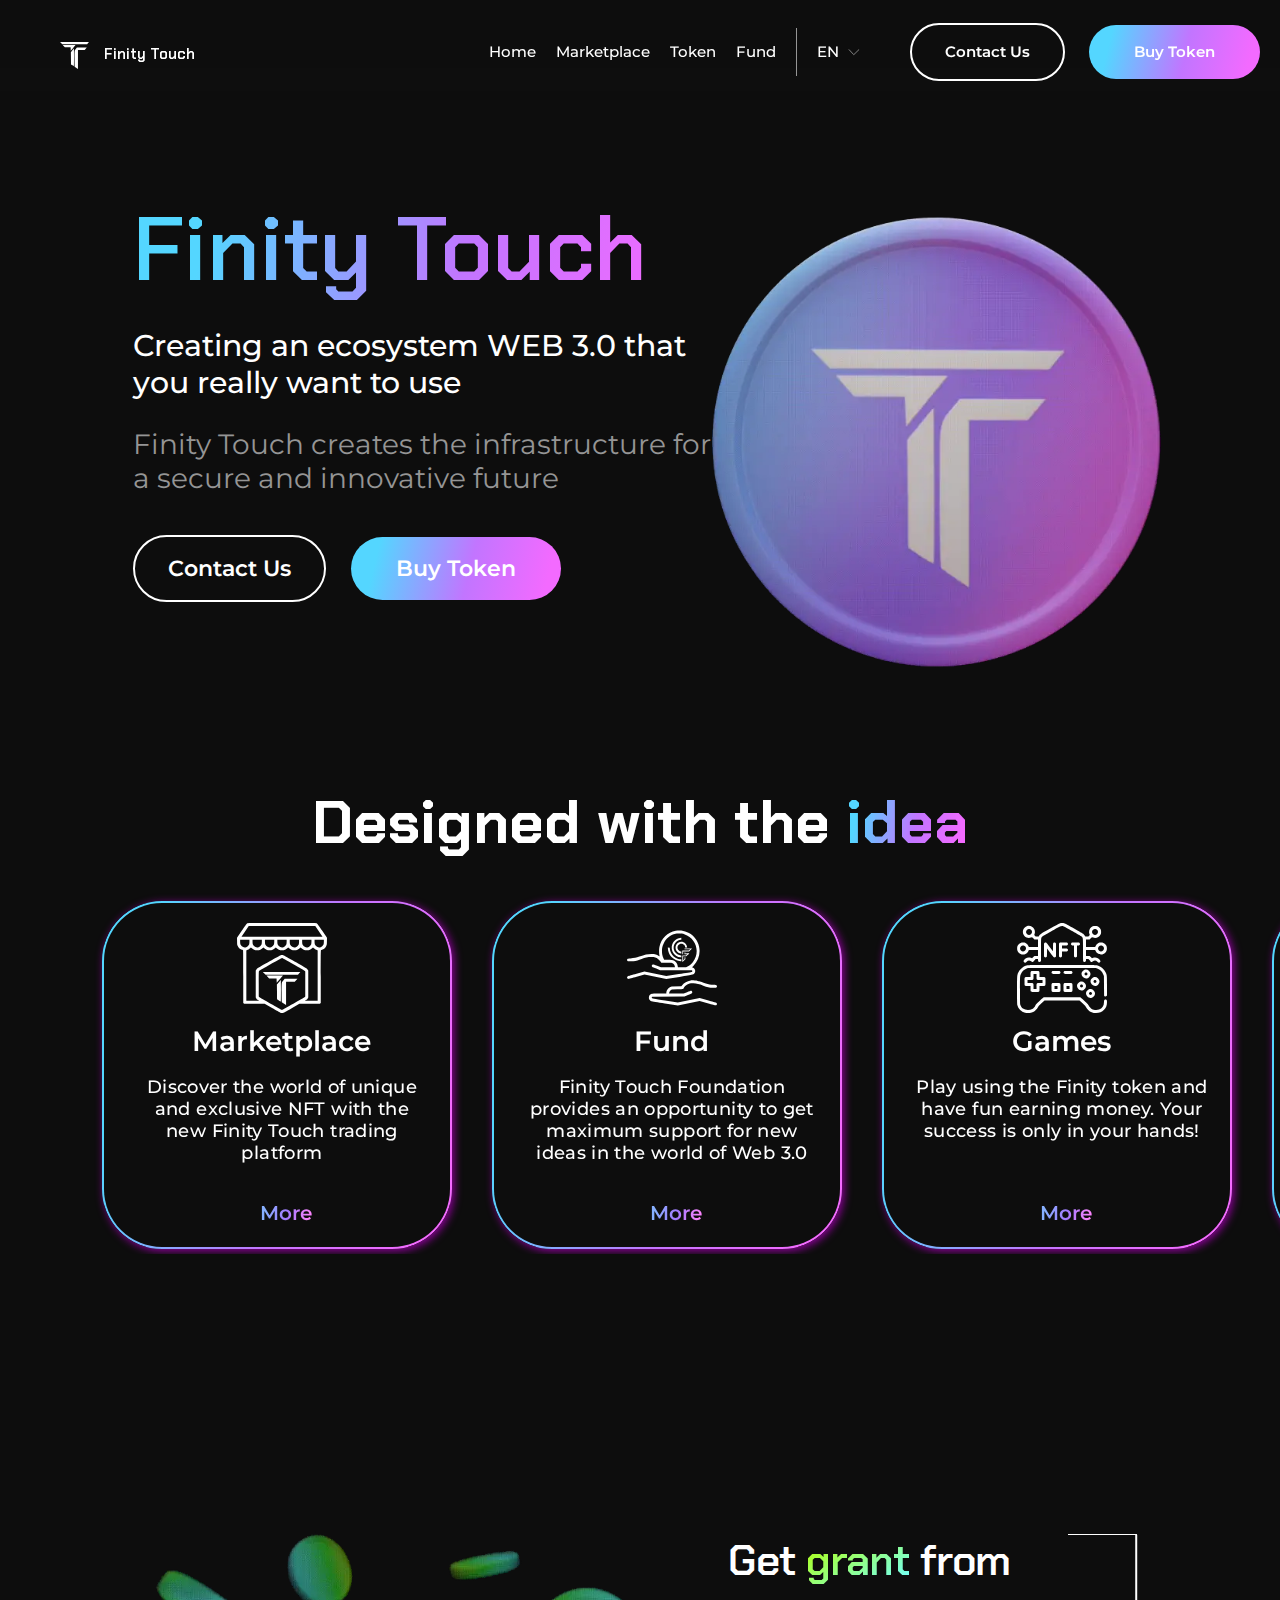
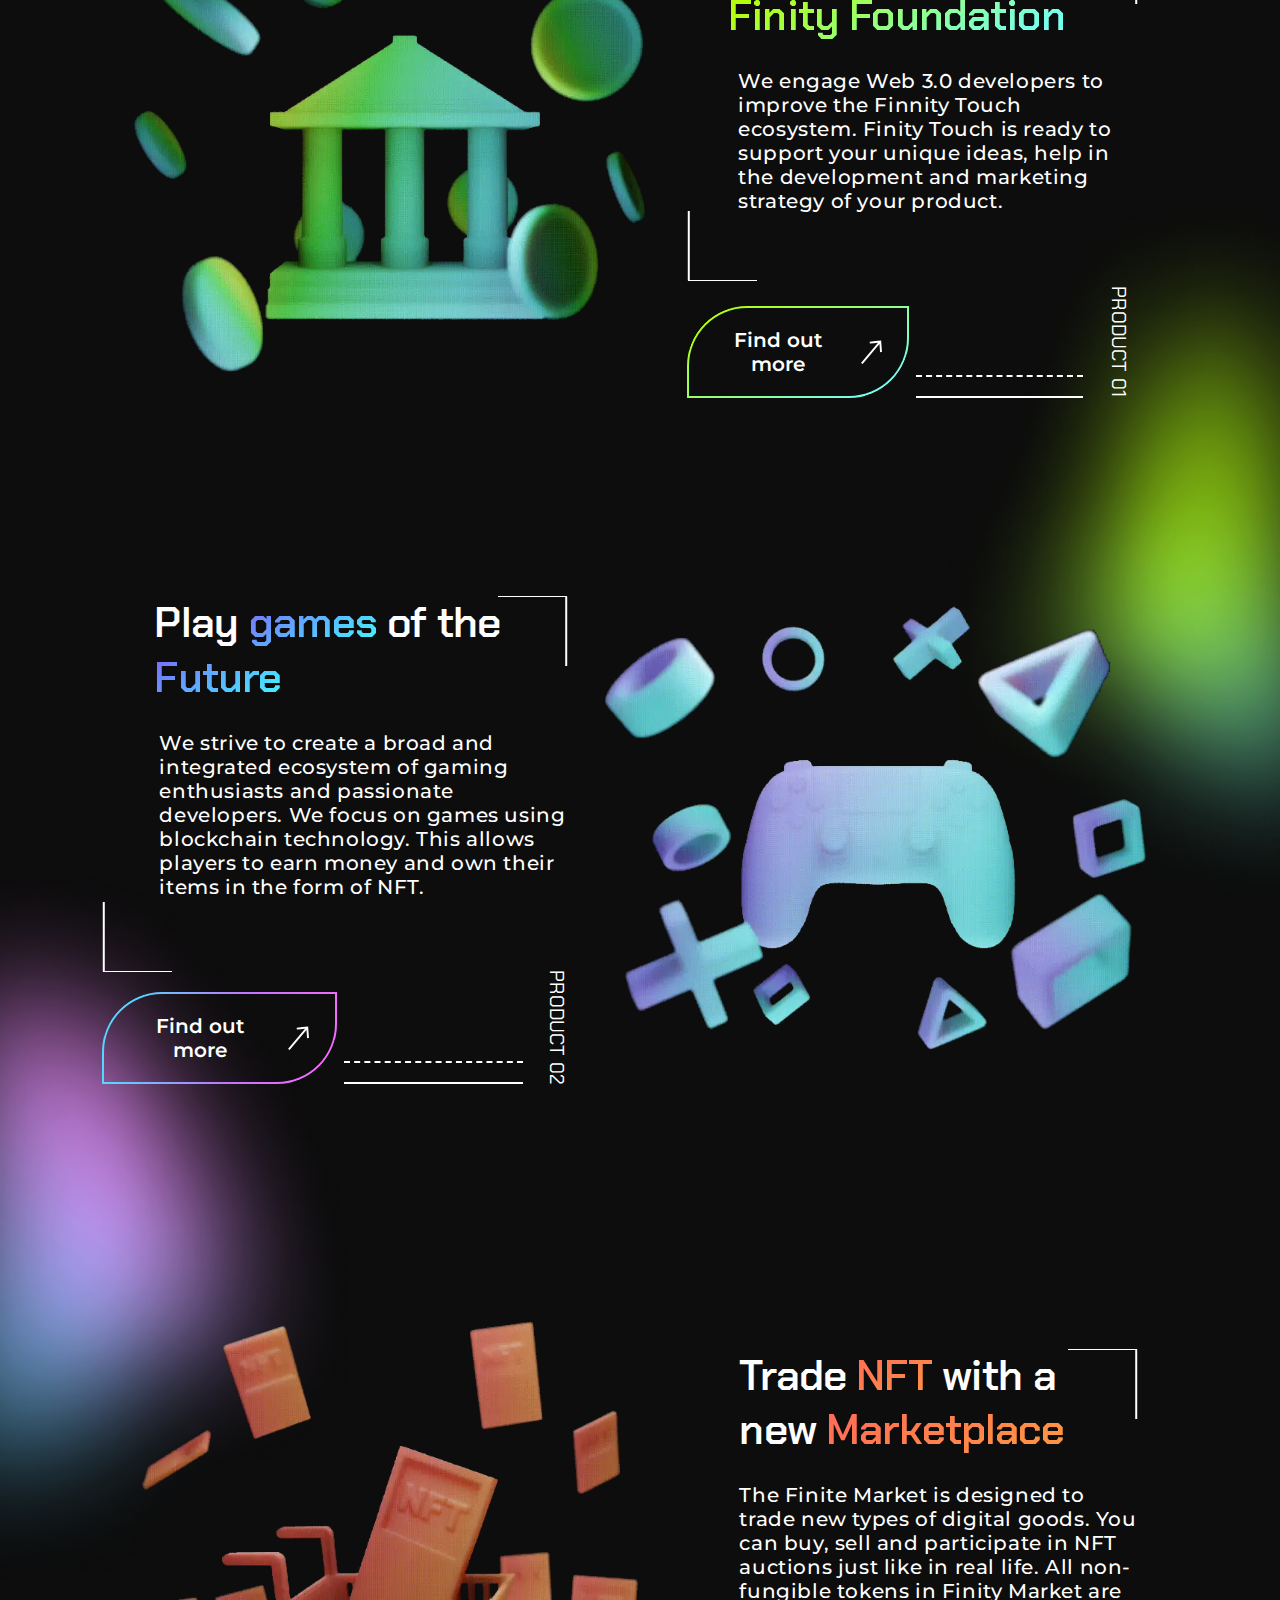
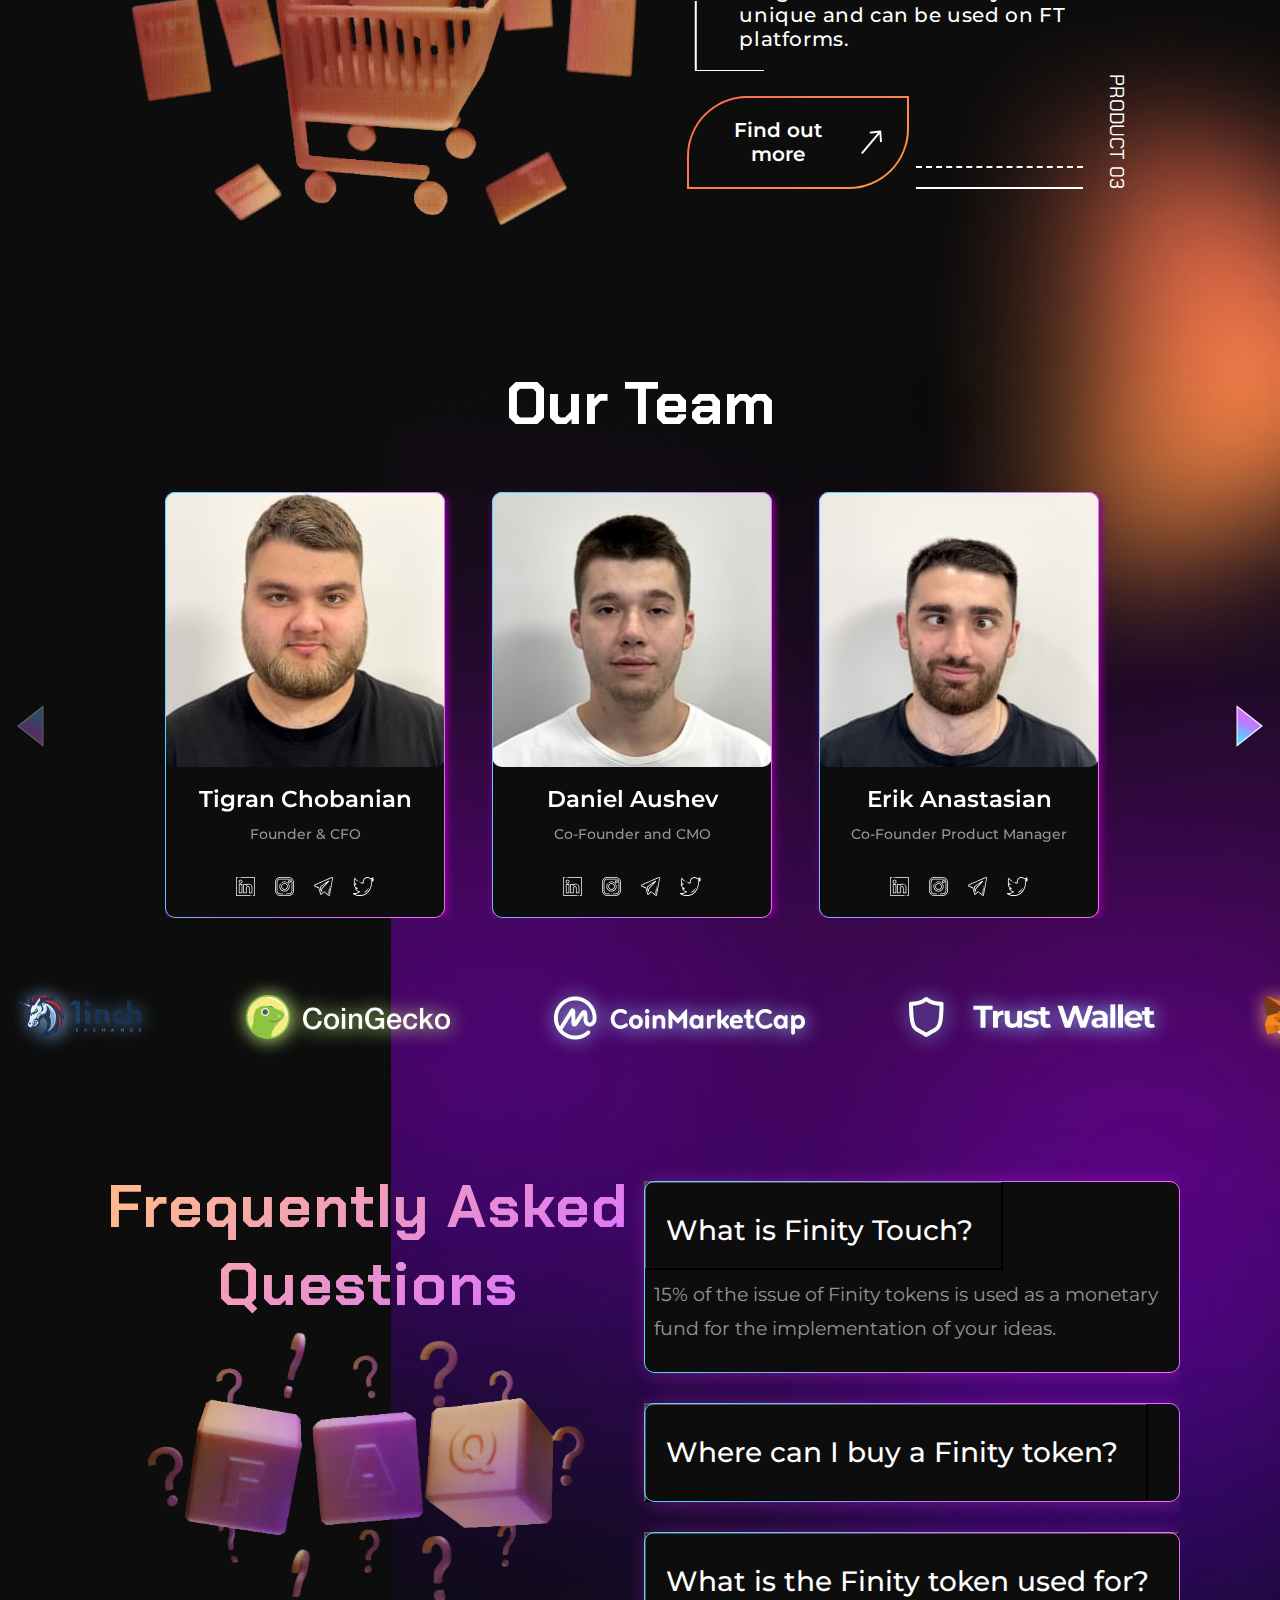
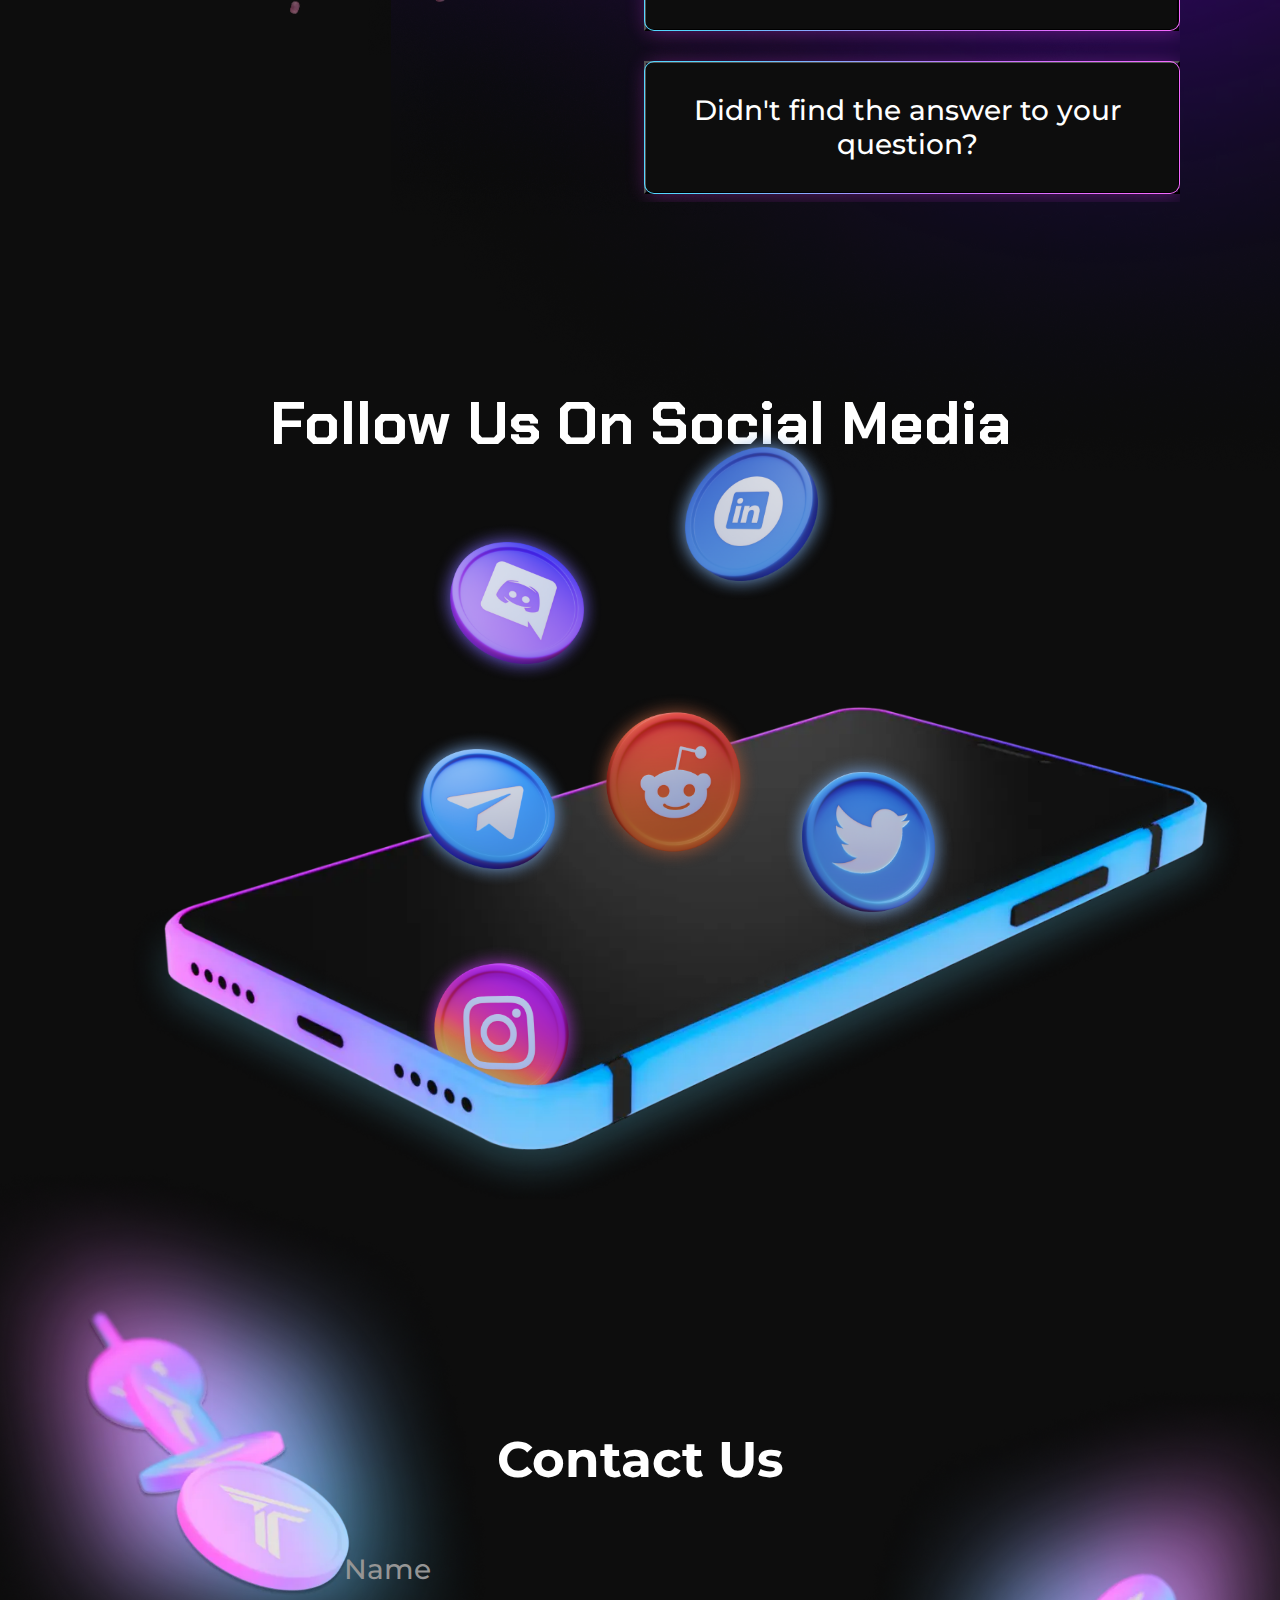
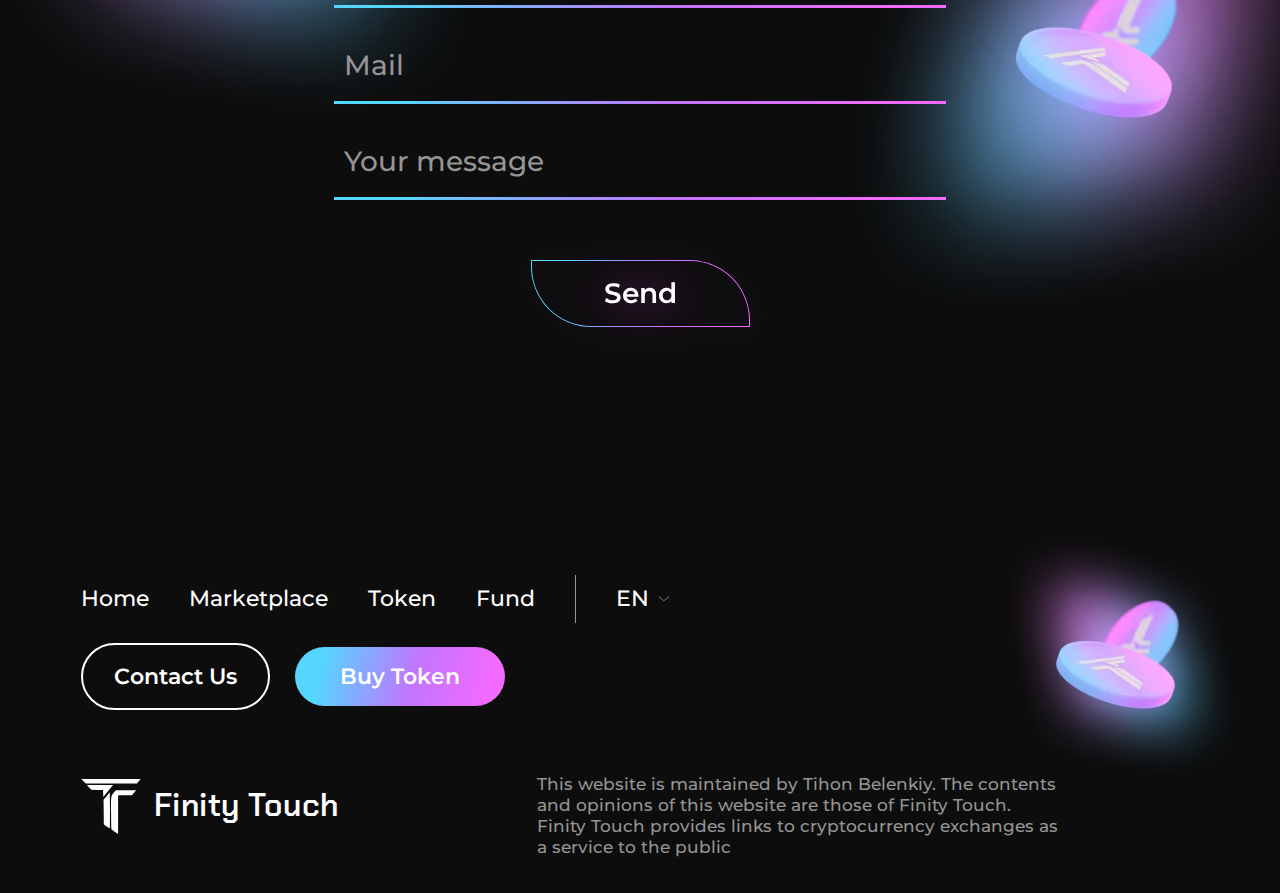
==== docs/index.html @ 17e60833 "optimize" ====
<!DOCTYPE html>
<html lang="en">
<head>
    <meta charset="UTF-8">
    <meta http-equiv="X-UA-Compatible" content="IE=edge">
    <meta name="viewport" content="width=device-width, initial-scale=1.0">

    <title>Mainpage</title>

    <!-- bootstrap -->
    <link href="https://cdn.jsdelivr.net/npm/bootstrap@5.2.3/dist/css/bootstrap.min.css?_v=20230406152340" rel="stylesheet"
        integrity="sha384-rbsA2VBKQhggwzxH7pPCaAqO46MgnOM80zW1RWuH61DGLwZJEdK2Kadq2F9CUG65" crossorigin="anonymous">
    <script src="https://cdn.jsdelivr.net/npm/@popperjs/core@2.11.6/dist/umd/popper.min.js?_v=20230406152340"
        integrity="sha384-oBqDVmMz9ATKxIep9tiCxS/Z9fNfEXiDAYTujMAeBAsjFuCZSmKbSSUnQlmh/jp3"
        crossorigin="anonymous"></script>
    <script src="https://cdn.jsdelivr.net/npm/bootstrap@5.2.3/dist/js/bootstrap.min.js?_v=20230406152340"
        integrity="sha384-cuYeSxntonz0PPNlHhBs68uyIAVpIIOZZ5JqeqvYYIcEL727kskC66kF92t6Xl2V"
        crossorigin="anonymous"></script>

    <link rel="stylesheet" href="https://maxcdn.bootstrapcdn.com/bootstrap/4.0.0/css/bootstrap.min.css?_v=20230406152340"
        integrity="sha384-Gn5384xqQ1aoWXA+058RXPxPg6fy4IWvTNh0E263XmFcJlSAwiGgFAW/dAiS6JXm" crossorigin="anonymous">

    <script src="https://code.jquery.com/jquery-3.6.3.slim.js?_v=20230406152340"
        integrity="sha256-DKU1CmJ8kBuEwumaLuh9Tl/6ZB6jzGOBV/5YpNE2BWc=" crossorigin="anonymous"></script>
    <script src="https://cdn.jsdelivr.net/npm/bootstrap@4.6.2/dist/js/bootstrap.min.js?_v=20230406152340"
        integrity="sha384-+sLIOodYLS7CIrQpBjl+C7nPvqq+FbNUBDunl/OZv93DB7Ln/533i8e/mZXLi/P+"
        crossorigin="anonymous"></script>
    <link rel="stylesheet" href="https://cdn.jsdelivr.net/npm/bootstrap-icons@1.10.3/font/bootstrap-icons.css?_v=20230406152340">


    <!-- font -->
    <link rel="preconnect" href="https://fonts.googleapis.com">
    <link rel="preconnect" href="https://fonts.gstatic.com" crossorigin>
    <link
        href="https://fonts.googleapis.com/css2?family=Chakra+Petch:wght@400;500;600;700&family=Montserrat:wght@400;500;600;700&display=swap&_v=20230406152340"
        rel="stylesheet">


    <!-- swiper -->
    <link rel="stylesheet" href="https://cdn.jsdelivr.net/npm/swiper@9/swiper-bundle.min.css?_v=20230406152340" />

    <link rel="stylesheet" href="styles/style.min.css?_v=20230406152340">
</head>

<body class="container-fluid p-0 main">
    <header id='header' class="container-fluid header p-0 d-flex justify-content-start">
    <div class="header__wrap align-items-center w-100">

        <nav class="navbar navigation navbar-expand-lg navbar-dark p-0 justify-content-between">
            <div class="d-flex justify-content-between navigation__collapse">
                <a class="logo navbar-brand align-items-center d-flex p-0 m-0" href="#">
                    <img class="logo__image" src="img/logo.svg" alt="logo">
                    Finity Touch
                </a>
                <button class="navbar-toggler navigation__btn order-lg-2 order-md-2 order-sm-1" type="button"
                    data-toggle="collapse" data-target="#navbarSupportedContent" aria-controls="navbarSupportedContent"
                    aria-expanded="false" aria-label="Toggle navigation">
                    <span class="navbar__icon"></span>
                    <span class="navbar__icon"></span>
                    <span class="navbar__icon"></span>
                </button>
            </div>
            <div class="collapse navbar-collapse order-lg-1 order-md-1 order-sm-2 justify-content-end"
                id="navbarSupportedContent">
                <div class="d-flex align-items-center justify-content-between navbar-collapse__item">
                    <div class="d-flex align-items-center">
    <ul class="navbar-nav navigation__list p-0">
        <li class="nav-item navigation__item">
            <a class="nav-link navigation__link p-0" href="index.html">Home</a>
        </li>
        <li class="nav-item navigation__item">
            <a class="nav-link navigation__link p-0" href="Merketplace.html">Marketplace</a>
        </li>
        <li class="nav-item navigation__item">
            <a class="nav-link navigation__link p-0" href="TokenPage.html">Token</a>
        </li>
        <li class="nav-item navigation__item">
            <a class="nav-link navigation__link p-0" href="Fund.html">Fund</a>
        </li>
    </ul>

    <div class="language__wrap">
        <div class="btn-group" role="group">
            <button type="button" class="language d-flex align-items-center" data-bs-toggle="dropdown"
                aria-expanded="false">
                <span class="language_show">EN</span>
                <img class="downarrow" src="img/arrows/downarrow.svg" alt="downarrow">
            </button>
            <ul class="dropdown-menu language__menu">
                <li><a class="dropdown-item language__item" data-value="1" href="#">EN</a></li>
                <li><a class="dropdown-item language__item" data-value="2" href="#">UA</a></li>
            </ul>
        </div>
    </div>
</div>

                    <div class="header__buttons p-0 justify-content-end">
                        <button class="contact-button">Contact Us</button>
                        <button class="contact-button contact-button_active">Buy Token</button>
                    </div>
                </div>
            </div>
        </nav>
    </div>
</header>

    <section class="hero container-fluid p-0">
        <div class="hero__wrap">
            <div class="d-flex" style="
            flex-wrap: wrap;">
                <div class=" hero__first-col p-0 col-lg-7 col-md-12 order-lg-1 order-md-2 order-sm-2 order-2">
                    <h1 class="hero__title">Finity Touch</h1>
                    <div class="pe-4 hero__text-wrap">
                        <p class="hero__text">
                            Creating an ecosystem WEB 3.0 that you really want to use
                        </p>
                        <p class="hero__sub-text">
                            Finity Touch creates the infrastructure for a secure and innovative future
                        </p>

                        <div class="hero__buttons p-0 justify-content-end">
                            <button class="contact-button">Contact Us</button>
                            <button class="contact-button contact-button_active">Buy Token</button>
                        </div>
                    </div>
                </div>

                <div
                    class="col-lg-5 col-md-12 p-0 order-lg-2 order-md-1 order-sm-1 order-1 d-flex justify-content-center">
                    <picture><source srcset="img/coin.webp" type="image/webp"><img class="hero__image" src="img/coin.png" alt="coin main"></picture>
                </div>
            </div>
        </div>
    </section>

    <section class="ideas container-fluid p-0">
        <div class="ideas__wrap">
            <h2 class="section__title">Designed with the <span class="section__title_accent">idea</span></h2>

            <div class="swiper ideas__swiper">
                <div class="swiper-wrapper">
                    <div class="swiper-slide">
                        <div class="ideas__item">
                            <img class="ideas__icon" src="img/icons/Marketplace.svg" alt="Marketplace icon">
                            <h3 class="ideas__caption">Marketplace</h3>
                            <p class="ideas__text">Discover the world of unique and exclusive NFT with the new Finity
                                Touch
                                trading platform</p>
                            <a class="more-btn" href="#">More</a>
                        </div>
                    </div>
                    <div class="swiper-slide">
                        <div class="ideas__item">
                            <img class="ideas__icon" src="img/icons/Fund.svg" alt="Fund icon">
                            <h3 class="ideas__caption">Fund</h3>
                            <p class="ideas__text">Finity Touch Foundation provides an opportunity to get maximum
                                support
                                for new ideas in the world of Web 3.0</p>
                            <a class="more-btn" href="#">More</a>
                        </div>
                    </div>
                    <div class="swiper-slide">
                        <div class="ideas__item">
                            <img class="ideas__icon" src="img/icons/Games.svg" alt="Games icon">
                            <h3 class="ideas__caption">Games</h3>
                            <p class="ideas__text">Play using the Finity token and have fun earning money. Your success
                                is
                                only in your hands!</p>
                            <a class="more-btn" href="#">More</a>
                        </div>
                    </div>
                    <div class="swiper-slide">
                        <div class="ideas__item">
                            <img class="ideas__icon" src="img/icons/Token.svg" alt="Token icon">
                            <h3 class="ideas__caption">Token</h3>
                            <p class="ideas__text">This is an asset that feeds the Finity Touch ecosystem and ensures
                                the
                                development of existing projects.</p>
                            <a class="more-btn" href="#">More</a>
                        </div>
                    </div>
                </div>

            </div>
        </div>
    </section>

    <section class="works container-fluid p-0">
        <div class="works__wrap">
            <h2 class="section__title visibility-hidden">works</h2>

            <ul class="works__list p-0 m-0">
                <li class="row works__item">
                    <picture><source srcset="img/spots/works-spot-1.webp" type="image/webp"><img class="spots__img" src="img/spots/works-spot-1.png" alt="spot"></picture>
                    <div class="image-wrap col-lg col-md-12 d-flex justify-content-center p-0">
                        <picture><source srcset="img/fund2m.webp" type="image/webp"><img class="works__image" src="img/fund2m.png" alt="fund"></picture>
                    </div>
                    <div class="col p-0 works__second-wrap">
                        <div class="works__second-col">
                            <h3 class="works__caption">Get <span class="green">grant</span> from <span
                                    class="green">Finity
                                    Foundation</span> </h3>
                            <p class="works__text">We engage Web 3.0 developers to improve the Finnity Touch ecosystem.
                                Finity
                                Touch is ready to
                                support your unique ideas, help in the development and marketing strategy of your
                                product.
                            </p>
                        </div>

                        <div class="d-md-flex d-sm-block works__footer align-items-end">
                            <button class="find-button green col-md col-sm-12">Find out more <img
                                    class="find-button__img" src="img/arrows/slantedarrow.svg"
                                    alt="slantedarrow"></button>

                            <div class="lines col p-0"></div>
                            <p class="works__sub-text">PRODUCT 01</p>
                        </div>
                    </div>
                </li>

                <li class="row works__item">
                    <picture><source srcset="img/spots/works-spot-2.webp" type="image/webp"><img class="spots__img" src="img/spots/works-spot-2.png" alt="spot"></picture>
                    <div class="works__second-wrap col p-0 order-2 ordwr-xl-1 order-lg-1 order-md-2 order-sm-2">
                        <div class="works__second-col">
                            <h3 class="works__caption">Play <span class="blue">games</span> of the <span
                                    class="blue">Future</h3>
                            <p class="works__text">We strive to create a broad and integrated ecosystem of gaming
                                enthusiasts and passionate developers. We focus on games using blockchain technology.
                                This allows players to earn money and own their items in the form of NFT.
                            </p>
                        </div>

                        <div class="d-md-flex d-sm-block works__footer align-items-end">
                            <button class="find-button blue col">Find out more <img class="find-button__img"
                                    src="img/arrows/slantedarrow.svg" alt="slantedarrow"></button>

                            <div class="lines col p-0"></div>
                            <p class="works__sub-text">PRODUCT 02</p>
                        </div>
                    </div>
                    <div
                        class="image-wrap  col-lg col-md-12 d-flex justify-content-center order-1 ordwr-xl-2 order-lg-2 order-md-1 order-sm-1 p-0">
                        <picture><source srcset="img/game.webp" type="image/webp"><img class="works__image" src="img/game.png" alt="game"></picture>
                    </div>
                </li>

                <li class="row works__item">
                    <picture><source srcset="img/spots/works-spot-3.webp" type="image/webp"><img class="spots__img" src="img/spots/works-spot-3.png" alt="spot"></picture>
                    <div class="image-wrap col-lg col-md-12 d-flex justify-content-center p-0">
                        <picture><source srcset="img/market2m.webp" type="image/webp"><img class="works__image" src="img/market2m.png" alt="market"></picture>
                    </div>
                    <div class="col p-0 works__second-wrap">
                        <div class="works__second-col">
                            <h3 class="works__caption">Trade <span class="orange">NFT</span> with a new <span
                                    class="orange">Marketplace</span> </h3>
                            <p class="works__text">The Finite Market is designed to trade new types of digital goods.
                                You can buy, sell and participate in NFT auctions just like in real life. All
                                non-fungible tokens in Finity Market are unique and can be used on FT platforms.
                            </p>
                        </div>

                        <div class="d-md-flex d-sm-block works__footer align-items-end">
                            <button class="find-button orange col">Find out more <img class="find-button__img"
                                    src="img/arrows/slantedarrow.svg" alt="slantedarrow"></button>

                            <div class="lines col p-0"></div>
                            <p class="works__sub-text">PRODUCT 03</p>
                        </div>
                    </div>
                </li>
            </ul>

        </div>
    </section>

    <section class="team container-fluid p-0">
        <picture><source srcset="img/spots/team-spot-1.webp" type="image/webp"><img class="team__spot" src="img/spots/team-spot-1.png" alt="spot"></picture>
        <picture><source srcset="img/spots/team-spot-2.webp" type="image/webp"><img class="team__spot" src="img/spots/team-spot-2.png" alt="spot"></picture>
        <div class="team__wrap">
            <h2 class="section__title">Our Team</h2>

            <div class="team__carusel">
                <ul class="team__list swiper-wrapper">

                    <li class="team__item worker swiper-slide">
                        <img class="worker__img" src="img/team/worker 2.jpg" alt="worker">
                        <h4 class="worker__name">Tigran Chobanian</h4>
                        <p class="worker__position">Founder & CFO</p>

                        <ul class="socials">
    <li class="socials__item">
        <a href="https://www.linkedin.com" target="_blank" rel="noopener noreferrer">
            <img src="img/socials/LinkedIn.svg" alt="LinkedIn icon">
        </a>
    </li>
    <li class="socials__item">
        <a href=https://www.instagram.com target="_blank" rel="noopener noreferrer">
            <img src="img/socials/Instagram.svg" alt="Instagram icon">
        </a>
    </li>
    <li class="socials__item">
        <a href=https://web.telegram.org/z/ target="_blank" rel="noopener noreferrer">
            <img src="img/socials/Telegram.svg" alt="Telegram icon">
        </a>
    </li>
    <li class="socials__item">
        <a href=https://twitter.com target="_blank" rel="noopener noreferrer"></a>
        <img src="img/socials/Twitter.svg" alt="Twitter icon">
        </a>
    </li>
</ul>
                    </li>

                    <li class="team__item worker swiper-slide">
                        <img class="worker__img" src="img/team/worker 1.jpg" alt="worker">
                        <h4 class="worker__name">Daniel Aushev</h4>
                        <p class="worker__position">Co-Founder and CMO</p>

                        <ul class="socials">
    <li class="socials__item">
        <a href="https://www.linkedin.com" target="_blank" rel="noopener noreferrer">
            <img src="img/socials/LinkedIn.svg" alt="LinkedIn icon">
        </a>
    </li>
    <li class="socials__item">
        <a href=https://www.instagram.com target="_blank" rel="noopener noreferrer">
            <img src="img/socials/Instagram.svg" alt="Instagram icon">
        </a>
    </li>
    <li class="socials__item">
        <a href=https://web.telegram.org/z/ target="_blank" rel="noopener noreferrer">
            <img src="img/socials/Telegram.svg" alt="Telegram icon">
        </a>
    </li>
    <li class="socials__item">
        <a href=https://twitter.com target="_blank" rel="noopener noreferrer"></a>
        <img src="img/socials/Twitter.svg" alt="Twitter icon">
        </a>
    </li>
</ul>
                    </li>

                    <li class="team__item worker swiper-slide">
                        <img class="worker__img" src="img/team/worker 7.jpg" alt="worker">
                        <h4 class="worker__name">Erik Anastasian</h4>
                        <p class="worker__position">Co-Founder Product Manager</p>

                        <ul class="socials">
    <li class="socials__item">
        <a href="https://www.linkedin.com" target="_blank" rel="noopener noreferrer">
            <img src="img/socials/LinkedIn.svg" alt="LinkedIn icon">
        </a>
    </li>
    <li class="socials__item">
        <a href=https://www.instagram.com target="_blank" rel="noopener noreferrer">
            <img src="img/socials/Instagram.svg" alt="Instagram icon">
        </a>
    </li>
    <li class="socials__item">
        <a href=https://web.telegram.org/z/ target="_blank" rel="noopener noreferrer">
            <img src="img/socials/Telegram.svg" alt="Telegram icon">
        </a>
    </li>
    <li class="socials__item">
        <a href=https://twitter.com target="_blank" rel="noopener noreferrer"></a>
        <img src="img/socials/Twitter.svg" alt="Twitter icon">
        </a>
    </li>
</ul>
                    </li>

                    <li class="team__item worker swiper-slide">
                        <img class="worker__img" src="img/team/worker 8.jpg" alt="worker">
                        <h4 class="worker__name">Daniel Hrinberh</h4>
                        <p class="worker__position">Co-Founder & CEO</p>

                        <ul class="socials">
    <li class="socials__item">
        <a href="https://www.linkedin.com" target="_blank" rel="noopener noreferrer">
            <img src="img/socials/LinkedIn.svg" alt="LinkedIn icon">
        </a>
    </li>
    <li class="socials__item">
        <a href=https://www.instagram.com target="_blank" rel="noopener noreferrer">
            <img src="img/socials/Instagram.svg" alt="Instagram icon">
        </a>
    </li>
    <li class="socials__item">
        <a href=https://web.telegram.org/z/ target="_blank" rel="noopener noreferrer">
            <img src="img/socials/Telegram.svg" alt="Telegram icon">
        </a>
    </li>
    <li class="socials__item">
        <a href=https://twitter.com target="_blank" rel="noopener noreferrer"></a>
        <img src="img/socials/Twitter.svg" alt="Twitter icon">
        </a>
    </li>
</ul>
                    </li>

                    <li class="team__item worker swiper-slide">
                        <img class="worker__img" src="img/team/worker 6.jpg" alt="worker">
                        <h4 class="worker__name">Karen Shehunts</h4>
                        <p class="worker__position">Strategic Advisor</p>

                        <ul class="socials">
    <li class="socials__item">
        <a href="https://www.linkedin.com" target="_blank" rel="noopener noreferrer">
            <img src="img/socials/LinkedIn.svg" alt="LinkedIn icon">
        </a>
    </li>
    <li class="socials__item">
        <a href=https://www.instagram.com target="_blank" rel="noopener noreferrer">
            <img src="img/socials/Instagram.svg" alt="Instagram icon">
        </a>
    </li>
    <li class="socials__item">
        <a href=https://web.telegram.org/z/ target="_blank" rel="noopener noreferrer">
            <img src="img/socials/Telegram.svg" alt="Telegram icon">
        </a>
    </li>
    <li class="socials__item">
        <a href=https://twitter.com target="_blank" rel="noopener noreferrer"></a>
        <img src="img/socials/Twitter.svg" alt="Twitter icon">
        </a>
    </li>
</ul>
                    </li>

                    <li class="team__item worker swiper-slide">
                        <img class="worker__img" src="img/team/worker 5.jpg" alt="worker">
                        <h4 class="worker__name">Tihon Belenkiy</h4>
                        <p class="worker__position">UI/UX Designer</p>

                        <ul class="socials">
    <li class="socials__item">
        <a href="https://www.linkedin.com" target="_blank" rel="noopener noreferrer">
            <img src="img/socials/LinkedIn.svg" alt="LinkedIn icon">
        </a>
    </li>
    <li class="socials__item">
        <a href=https://www.instagram.com target="_blank" rel="noopener noreferrer">
            <img src="img/socials/Instagram.svg" alt="Instagram icon">
        </a>
    </li>
    <li class="socials__item">
        <a href=https://web.telegram.org/z/ target="_blank" rel="noopener noreferrer">
            <img src="img/socials/Telegram.svg" alt="Telegram icon">
        </a>
    </li>
    <li class="socials__item">
        <a href=https://twitter.com target="_blank" rel="noopener noreferrer"></a>
        <img src="img/socials/Twitter.svg" alt="Twitter icon">
        </a>
    </li>
</ul>
                    </li>

                    <li class="team__item worker swiper-slide">
                        <img class="worker__img" src="img/team/worker 4.jpg" alt="worker">
                        <h4 class="worker__name">Vladimir Kucher</h4>
                        <p class="worker__position">Back-End Developer</p>

                        <ul class="socials">
    <li class="socials__item">
        <a href="https://www.linkedin.com" target="_blank" rel="noopener noreferrer">
            <img src="img/socials/LinkedIn.svg" alt="LinkedIn icon">
        </a>
    </li>
    <li class="socials__item">
        <a href=https://www.instagram.com target="_blank" rel="noopener noreferrer">
            <img src="img/socials/Instagram.svg" alt="Instagram icon">
        </a>
    </li>
    <li class="socials__item">
        <a href=https://web.telegram.org/z/ target="_blank" rel="noopener noreferrer">
            <img src="img/socials/Telegram.svg" alt="Telegram icon">
        </a>
    </li>
    <li class="socials__item">
        <a href=https://twitter.com target="_blank" rel="noopener noreferrer"></a>
        <img src="img/socials/Twitter.svg" alt="Twitter icon">
        </a>
    </li>
</ul>
                    </li>

                    <li class="team__item worker swiper-slide">
                        <img class="worker__img" src="img/team/worker 3.jpg" alt="worker">
                        <h4 class="worker__name">Artem Prokopchuk</h4>
                        <p class="worker__position">3D Artist</p>

                        <ul class="socials">
    <li class="socials__item">
        <a href="https://www.linkedin.com" target="_blank" rel="noopener noreferrer">
            <img src="img/socials/LinkedIn.svg" alt="LinkedIn icon">
        </a>
    </li>
    <li class="socials__item">
        <a href=https://www.instagram.com target="_blank" rel="noopener noreferrer">
            <img src="img/socials/Instagram.svg" alt="Instagram icon">
        </a>
    </li>
    <li class="socials__item">
        <a href=https://web.telegram.org/z/ target="_blank" rel="noopener noreferrer">
            <img src="img/socials/Telegram.svg" alt="Telegram icon">
        </a>
    </li>
    <li class="socials__item">
        <a href=https://twitter.com target="_blank" rel="noopener noreferrer"></a>
        <img src="img/socials/Twitter.svg" alt="Twitter icon">
        </a>
    </li>
</ul>
                    </li>
                </ul>
                <div class="collapse team__carusel_row" id="collapseExample">
                    <div class="team__carusel">
                        <ul class="team__list swiper-wrapper">

                            <li class="team__item worker swiper-slide">
                                <img class="worker__img" src="img/team/worker 2.jpg" alt="worker">
                                <h4 class="worker__name">Tigran Chobanian</h4>
                                <p class="worker__position">Founder & CFO</p>

                                <ul class="socials">
    <li class="socials__item">
        <a href="https://www.linkedin.com" target="_blank" rel="noopener noreferrer">
            <img src="img/socials/LinkedIn.svg" alt="LinkedIn icon">
        </a>
    </li>
    <li class="socials__item">
        <a href=https://www.instagram.com target="_blank" rel="noopener noreferrer">
            <img src="img/socials/Instagram.svg" alt="Instagram icon">
        </a>
    </li>
    <li class="socials__item">
        <a href=https://web.telegram.org/z/ target="_blank" rel="noopener noreferrer">
            <img src="img/socials/Telegram.svg" alt="Telegram icon">
        </a>
    </li>
    <li class="socials__item">
        <a href=https://twitter.com target="_blank" rel="noopener noreferrer"></a>
        <img src="img/socials/Twitter.svg" alt="Twitter icon">
        </a>
    </li>
</ul>
                            </li>

                            <li class="team__item worker swiper-slide">
                                <img class="worker__img" src="img/team/worker 1.jpg" alt="worker">
                                <h4 class="worker__name">Daniel Aushev</h4>
                                <p class="worker__position">Co-Founder and CMO</p>

                                <ul class="socials">
    <li class="socials__item">
        <a href="https://www.linkedin.com" target="_blank" rel="noopener noreferrer">
            <img src="img/socials/LinkedIn.svg" alt="LinkedIn icon">
        </a>
    </li>
    <li class="socials__item">
        <a href=https://www.instagram.com target="_blank" rel="noopener noreferrer">
            <img src="img/socials/Instagram.svg" alt="Instagram icon">
        </a>
    </li>
    <li class="socials__item">
        <a href=https://web.telegram.org/z/ target="_blank" rel="noopener noreferrer">
            <img src="img/socials/Telegram.svg" alt="Telegram icon">
        </a>
    </li>
    <li class="socials__item">
        <a href=https://twitter.com target="_blank" rel="noopener noreferrer"></a>
        <img src="img/socials/Twitter.svg" alt="Twitter icon">
        </a>
    </li>
</ul>
                            </li>

                            <li class="team__item worker swiper-slide">
                                <img class="worker__img" src="img/team/worker 7.jpg" alt="worker">
                                <h4 class="worker__name">Erik Anastasian</h4>
                                <p class="worker__position">Co-Founder Product Manager</p>

                                <ul class="socials">
    <li class="socials__item">
        <a href="https://www.linkedin.com" target="_blank" rel="noopener noreferrer">
            <img src="img/socials/LinkedIn.svg" alt="LinkedIn icon">
        </a>
    </li>
    <li class="socials__item">
        <a href=https://www.instagram.com target="_blank" rel="noopener noreferrer">
            <img src="img/socials/Instagram.svg" alt="Instagram icon">
        </a>
    </li>
    <li class="socials__item">
        <a href=https://web.telegram.org/z/ target="_blank" rel="noopener noreferrer">
            <img src="img/socials/Telegram.svg" alt="Telegram icon">
        </a>
    </li>
    <li class="socials__item">
        <a href=https://twitter.com target="_blank" rel="noopener noreferrer"></a>
        <img src="img/socials/Twitter.svg" alt="Twitter icon">
        </a>
    </li>
</ul>
                            </li>

                            <li class="team__item worker swiper-slide">
                                <img class="worker__img" src="img/team/worker 8.jpg" alt="worker">
                                <h4 class="worker__name">Daniel Hrinberh</h4>
                                <p class="worker__position">Co-Founder & CEO</p>

                                <ul class="socials">
    <li class="socials__item">
        <a href="https://www.linkedin.com" target="_blank" rel="noopener noreferrer">
            <img src="img/socials/LinkedIn.svg" alt="LinkedIn icon">
        </a>
    </li>
    <li class="socials__item">
        <a href=https://www.instagram.com target="_blank" rel="noopener noreferrer">
            <img src="img/socials/Instagram.svg" alt="Instagram icon">
        </a>
    </li>
    <li class="socials__item">
        <a href=https://web.telegram.org/z/ target="_blank" rel="noopener noreferrer">
            <img src="img/socials/Telegram.svg" alt="Telegram icon">
        </a>
    </li>
    <li class="socials__item">
        <a href=https://twitter.com target="_blank" rel="noopener noreferrer"></a>
        <img src="img/socials/Twitter.svg" alt="Twitter icon">
        </a>
    </li>
</ul>
                            </li>

                            <li class="team__item worker swiper-slide">
                                <img class="worker__img" src="img/team/worker 6.jpg" alt="worker">
                                <h4 class="worker__name">Karen Shehunts</h4>
                                <p class="worker__position">Strategic Advisor</p>

                                <ul class="socials">
    <li class="socials__item">
        <a href="https://www.linkedin.com" target="_blank" rel="noopener noreferrer">
            <img src="img/socials/LinkedIn.svg" alt="LinkedIn icon">
        </a>
    </li>
    <li class="socials__item">
        <a href=https://www.instagram.com target="_blank" rel="noopener noreferrer">
            <img src="img/socials/Instagram.svg" alt="Instagram icon">
        </a>
    </li>
    <li class="socials__item">
        <a href=https://web.telegram.org/z/ target="_blank" rel="noopener noreferrer">
            <img src="img/socials/Telegram.svg" alt="Telegram icon">
        </a>
    </li>
    <li class="socials__item">
        <a href=https://twitter.com target="_blank" rel="noopener noreferrer"></a>
        <img src="img/socials/Twitter.svg" alt="Twitter icon">
        </a>
    </li>
</ul>
                            </li>

                            <li class="team__item worker swiper-slide">
                                <img class="worker__img" src="img/team/worker 5.jpg" alt="worker">
                                <h4 class="worker__name">Tihon Belenkiy</h4>
                                <p class="worker__position">UI/UX Designer</p>

                                <ul class="socials">
    <li class="socials__item">
        <a href="https://www.linkedin.com" target="_blank" rel="noopener noreferrer">
            <img src="img/socials/LinkedIn.svg" alt="LinkedIn icon">
        </a>
    </li>
    <li class="socials__item">
        <a href=https://www.instagram.com target="_blank" rel="noopener noreferrer">
            <img src="img/socials/Instagram.svg" alt="Instagram icon">
        </a>
    </li>
    <li class="socials__item">
        <a href=https://web.telegram.org/z/ target="_blank" rel="noopener noreferrer">
            <img src="img/socials/Telegram.svg" alt="Telegram icon">
        </a>
    </li>
    <li class="socials__item">
        <a href=https://twitter.com target="_blank" rel="noopener noreferrer"></a>
        <img src="img/socials/Twitter.svg" alt="Twitter icon">
        </a>
    </li>
</ul>
                            </li>

                            <li class="team__item worker swiper-slide">
                                <img class="worker__img" src="img/team/worker 4.jpg" alt="worker">
                                <h4 class="worker__name">Vladimir Kucher</h4>
                                <p class="worker__position">Back-End Developer</p>

                                <ul class="socials">
    <li class="socials__item">
        <a href="https://www.linkedin.com" target="_blank" rel="noopener noreferrer">
            <img src="img/socials/LinkedIn.svg" alt="LinkedIn icon">
        </a>
    </li>
    <li class="socials__item">
        <a href=https://www.instagram.com target="_blank" rel="noopener noreferrer">
            <img src="img/socials/Instagram.svg" alt="Instagram icon">
        </a>
    </li>
    <li class="socials__item">
        <a href=https://web.telegram.org/z/ target="_blank" rel="noopener noreferrer">
            <img src="img/socials/Telegram.svg" alt="Telegram icon">
        </a>
    </li>
    <li class="socials__item">
        <a href=https://twitter.com target="_blank" rel="noopener noreferrer"></a>
        <img src="img/socials/Twitter.svg" alt="Twitter icon">
        </a>
    </li>
</ul>
                            </li>

                            <li class="team__item worker swiper-slide">
                                <img class="worker__img" src="img/team/worker 3.jpg" alt="worker">
                                <h4 class="worker__name">Artem Prokopchuk</h4>
                                <p class="worker__position">3D Artist</p>

                                <ul class="socials">
    <li class="socials__item">
        <a href="https://www.linkedin.com" target="_blank" rel="noopener noreferrer">
            <img src="img/socials/LinkedIn.svg" alt="LinkedIn icon">
        </a>
    </li>
    <li class="socials__item">
        <a href=https://www.instagram.com target="_blank" rel="noopener noreferrer">
            <img src="img/socials/Instagram.svg" alt="Instagram icon">
        </a>
    </li>
    <li class="socials__item">
        <a href=https://web.telegram.org/z/ target="_blank" rel="noopener noreferrer">
            <img src="img/socials/Telegram.svg" alt="Telegram icon">
        </a>
    </li>
    <li class="socials__item">
        <a href=https://twitter.com target="_blank" rel="noopener noreferrer"></a>
        <img src="img/socials/Twitter.svg" alt="Twitter icon">
        </a>
    </li>
</ul>
                            </li>
                        </ul>
                    </div>
                </div>
            </div>
            <div class="d-flex more__wrap">
                <button class="more__button" data-toggle="collapse" data-target="#collapseExample" aria-expanded="false"
                    aria-controls="collapseExample">More <img class="more__img" src="img/arrows/downarrow2.svg"
                        alt="downarrow"></button>
            </div>

            <div class="swiper team__slider_wrap">
                <div class="swiper team__slider">
                    <ul class="team__list swiper-wrapper">
                        <li class="team__item worker swiper-slide">
                            <img class="worker__img" src="img/team/worker 2.jpg" alt="worker">
                            <h4 class="worker__name">Tigran Chobanian</h4>
                            <p class="worker__position">Founder & CFO</p>

                            <ul class="socials">
    <li class="socials__item">
        <a href="https://www.linkedin.com" target="_blank" rel="noopener noreferrer">
            <img src="img/socials/LinkedIn.svg" alt="LinkedIn icon">
        </a>
    </li>
    <li class="socials__item">
        <a href=https://www.instagram.com target="_blank" rel="noopener noreferrer">
            <img src="img/socials/Instagram.svg" alt="Instagram icon">
        </a>
    </li>
    <li class="socials__item">
        <a href=https://web.telegram.org/z/ target="_blank" rel="noopener noreferrer">
            <img src="img/socials/Telegram.svg" alt="Telegram icon">
        </a>
    </li>
    <li class="socials__item">
        <a href=https://twitter.com target="_blank" rel="noopener noreferrer"></a>
        <img src="img/socials/Twitter.svg" alt="Twitter icon">
        </a>
    </li>
</ul>
                        </li>

                        <li class="team__item worker swiper-slide">
                            <img class="worker__img" src="img/team/worker 1.jpg" alt="worker">
                            <h4 class="worker__name">Daniel Aushev</h4>
                            <p class="worker__position">Co-Founder and CMO</p>

                            <ul class="socials">
    <li class="socials__item">
        <a href="https://www.linkedin.com" target="_blank" rel="noopener noreferrer">
            <img src="img/socials/LinkedIn.svg" alt="LinkedIn icon">
        </a>
    </li>
    <li class="socials__item">
        <a href=https://www.instagram.com target="_blank" rel="noopener noreferrer">
            <img src="img/socials/Instagram.svg" alt="Instagram icon">
        </a>
    </li>
    <li class="socials__item">
        <a href=https://web.telegram.org/z/ target="_blank" rel="noopener noreferrer">
            <img src="img/socials/Telegram.svg" alt="Telegram icon">
        </a>
    </li>
    <li class="socials__item">
        <a href=https://twitter.com target="_blank" rel="noopener noreferrer"></a>
        <img src="img/socials/Twitter.svg" alt="Twitter icon">
        </a>
    </li>
</ul>
                        </li>

                        <li class="team__item worker swiper-slide">
                            <img class="worker__img" src="img/team/worker 7.jpg" alt="worker">
                            <h4 class="worker__name">Erik Anastasian</h4>
                            <p class="worker__position">Co-Founder Product Manager</p>

                            <ul class="socials">
    <li class="socials__item">
        <a href="https://www.linkedin.com" target="_blank" rel="noopener noreferrer">
            <img src="img/socials/LinkedIn.svg" alt="LinkedIn icon">
        </a>
    </li>
    <li class="socials__item">
        <a href=https://www.instagram.com target="_blank" rel="noopener noreferrer">
            <img src="img/socials/Instagram.svg" alt="Instagram icon">
        </a>
    </li>
    <li class="socials__item">
        <a href=https://web.telegram.org/z/ target="_blank" rel="noopener noreferrer">
            <img src="img/socials/Telegram.svg" alt="Telegram icon">
        </a>
    </li>
    <li class="socials__item">
        <a href=https://twitter.com target="_blank" rel="noopener noreferrer"></a>
        <img src="img/socials/Twitter.svg" alt="Twitter icon">
        </a>
    </li>
</ul>
                        </li>

                        <li class="team__item worker swiper-slide">
                            <img class="worker__img" src="img/team/worker 8.jpg" alt="worker">
                            <h4 class="worker__name">Daniel Hrinberh</h4>
                            <p class="worker__position">Co-Founder & CEO</p>

                            <ul class="socials">
    <li class="socials__item">
        <a href="https://www.linkedin.com" target="_blank" rel="noopener noreferrer">
            <img src="img/socials/LinkedIn.svg" alt="LinkedIn icon">
        </a>
    </li>
    <li class="socials__item">
        <a href=https://www.instagram.com target="_blank" rel="noopener noreferrer">
            <img src="img/socials/Instagram.svg" alt="Instagram icon">
        </a>
    </li>
    <li class="socials__item">
        <a href=https://web.telegram.org/z/ target="_blank" rel="noopener noreferrer">
            <img src="img/socials/Telegram.svg" alt="Telegram icon">
        </a>
    </li>
    <li class="socials__item">
        <a href=https://twitter.com target="_blank" rel="noopener noreferrer"></a>
        <img src="img/socials/Twitter.svg" alt="Twitter icon">
        </a>
    </li>
</ul>
                        </li>

                        <li class="team__item worker swiper-slide">
                            <img class="worker__img" src="img/team/worker 6.jpg" alt="worker">
                            <h4 class="worker__name">Karen Shehunts</h4>
                            <p class="worker__position">Strategic Advisor</p>

                            <ul class="socials">
    <li class="socials__item">
        <a href="https://www.linkedin.com" target="_blank" rel="noopener noreferrer">
            <img src="img/socials/LinkedIn.svg" alt="LinkedIn icon">
        </a>
    </li>
    <li class="socials__item">
        <a href=https://www.instagram.com target="_blank" rel="noopener noreferrer">
            <img src="img/socials/Instagram.svg" alt="Instagram icon">
        </a>
    </li>
    <li class="socials__item">
        <a href=https://web.telegram.org/z/ target="_blank" rel="noopener noreferrer">
            <img src="img/socials/Telegram.svg" alt="Telegram icon">
        </a>
    </li>
    <li class="socials__item">
        <a href=https://twitter.com target="_blank" rel="noopener noreferrer"></a>
        <img src="img/socials/Twitter.svg" alt="Twitter icon">
        </a>
    </li>
</ul>
                        </li>

                        <li class="team__item worker swiper-slide">
                            <img class="worker__img" src="img/team/worker 5.jpg" alt="worker">
                            <h4 class="worker__name">Tihon Belenkiy</h4>
                            <p class="worker__position">UI/UX Designer</p>

                            <ul class="socials">
    <li class="socials__item">
        <a href="https://www.linkedin.com" target="_blank" rel="noopener noreferrer">
            <img src="img/socials/LinkedIn.svg" alt="LinkedIn icon">
        </a>
    </li>
    <li class="socials__item">
        <a href=https://www.instagram.com target="_blank" rel="noopener noreferrer">
            <img src="img/socials/Instagram.svg" alt="Instagram icon">
        </a>
    </li>
    <li class="socials__item">
        <a href=https://web.telegram.org/z/ target="_blank" rel="noopener noreferrer">
            <img src="img/socials/Telegram.svg" alt="Telegram icon">
        </a>
    </li>
    <li class="socials__item">
        <a href=https://twitter.com target="_blank" rel="noopener noreferrer"></a>
        <img src="img/socials/Twitter.svg" alt="Twitter icon">
        </a>
    </li>
</ul>
                        </li>

                        <li class="team__item worker swiper-slide">
                            <img class="worker__img" src="img/team/worker 4.jpg" alt="worker">
                            <h4 class="worker__name">Vladimir Kucher</h4>
                            <p class="worker__position">Back-End Developer</p>

                            <ul class="socials">
    <li class="socials__item">
        <a href="https://www.linkedin.com" target="_blank" rel="noopener noreferrer">
            <img src="img/socials/LinkedIn.svg" alt="LinkedIn icon">
        </a>
    </li>
    <li class="socials__item">
        <a href=https://www.instagram.com target="_blank" rel="noopener noreferrer">
            <img src="img/socials/Instagram.svg" alt="Instagram icon">
        </a>
    </li>
    <li class="socials__item">
        <a href=https://web.telegram.org/z/ target="_blank" rel="noopener noreferrer">
            <img src="img/socials/Telegram.svg" alt="Telegram icon">
        </a>
    </li>
    <li class="socials__item">
        <a href=https://twitter.com target="_blank" rel="noopener noreferrer"></a>
        <img src="img/socials/Twitter.svg" alt="Twitter icon">
        </a>
    </li>
</ul>
                        </li>

                        <li class="team__item worker swiper-slide">
                            <img class="worker__img" src="img/team/worker 3.jpg" alt="worker">
                            <h4 class="worker__name">Artem Prokopchuk</h4>
                            <p class="worker__position">3D Artist</p>

                            <ul class="socials">
    <li class="socials__item">
        <a href="https://www.linkedin.com" target="_blank" rel="noopener noreferrer">
            <img src="img/socials/LinkedIn.svg" alt="LinkedIn icon">
        </a>
    </li>
    <li class="socials__item">
        <a href=https://www.instagram.com target="_blank" rel="noopener noreferrer">
            <img src="img/socials/Instagram.svg" alt="Instagram icon">
        </a>
    </li>
    <li class="socials__item">
        <a href=https://web.telegram.org/z/ target="_blank" rel="noopener noreferrer">
            <img src="img/socials/Telegram.svg" alt="Telegram icon">
        </a>
    </li>
    <li class="socials__item">
        <a href=https://twitter.com target="_blank" rel="noopener noreferrer"></a>
        <img src="img/socials/Twitter.svg" alt="Twitter icon">
        </a>
    </li>
</ul>
                        </li>

                        <li class="team__item worker swiper-slide">
                            <img class="worker__img" src="img/team/worker 2.jpg" alt="worker">
                            <h4 class="worker__name">Tigran Chobanian</h4>
                            <p class="worker__position">Founder & CFO</p>

                            <ul class="socials">
    <li class="socials__item">
        <a href="https://www.linkedin.com" target="_blank" rel="noopener noreferrer">
            <img src="img/socials/LinkedIn.svg" alt="LinkedIn icon">
        </a>
    </li>
    <li class="socials__item">
        <a href=https://www.instagram.com target="_blank" rel="noopener noreferrer">
            <img src="img/socials/Instagram.svg" alt="Instagram icon">
        </a>
    </li>
    <li class="socials__item">
        <a href=https://web.telegram.org/z/ target="_blank" rel="noopener noreferrer">
            <img src="img/socials/Telegram.svg" alt="Telegram icon">
        </a>
    </li>
    <li class="socials__item">
        <a href=https://twitter.com target="_blank" rel="noopener noreferrer"></a>
        <img src="img/socials/Twitter.svg" alt="Twitter icon">
        </a>
    </li>
</ul>
                        </li>

                        <li class="team__item worker swiper-slide">
                            <img class="worker__img" src="img/team/worker 1.jpg" alt="worker">
                            <h4 class="worker__name">Daniel Aushev</h4>
                            <p class="worker__position">Co-Founder and CMO</p>

                            <ul class="socials">
    <li class="socials__item">
        <a href="https://www.linkedin.com" target="_blank" rel="noopener noreferrer">
            <img src="img/socials/LinkedIn.svg" alt="LinkedIn icon">
        </a>
    </li>
    <li class="socials__item">
        <a href=https://www.instagram.com target="_blank" rel="noopener noreferrer">
            <img src="img/socials/Instagram.svg" alt="Instagram icon">
        </a>
    </li>
    <li class="socials__item">
        <a href=https://web.telegram.org/z/ target="_blank" rel="noopener noreferrer">
            <img src="img/socials/Telegram.svg" alt="Telegram icon">
        </a>
    </li>
    <li class="socials__item">
        <a href=https://twitter.com target="_blank" rel="noopener noreferrer"></a>
        <img src="img/socials/Twitter.svg" alt="Twitter icon">
        </a>
    </li>
</ul>
                        </li>

                        <li class="team__item worker swiper-slide">
                            <img class="worker__img" src="img/team/worker 7.jpg" alt="worker">
                            <h4 class="worker__name">Erik Anastasian</h4>
                            <p class="worker__position">Co-Founder Product Manager</p>

                            <ul class="socials">
    <li class="socials__item">
        <a href="https://www.linkedin.com" target="_blank" rel="noopener noreferrer">
            <img src="img/socials/LinkedIn.svg" alt="LinkedIn icon">
        </a>
    </li>
    <li class="socials__item">
        <a href=https://www.instagram.com target="_blank" rel="noopener noreferrer">
            <img src="img/socials/Instagram.svg" alt="Instagram icon">
        </a>
    </li>
    <li class="socials__item">
        <a href=https://web.telegram.org/z/ target="_blank" rel="noopener noreferrer">
            <img src="img/socials/Telegram.svg" alt="Telegram icon">
        </a>
    </li>
    <li class="socials__item">
        <a href=https://twitter.com target="_blank" rel="noopener noreferrer"></a>
        <img src="img/socials/Twitter.svg" alt="Twitter icon">
        </a>
    </li>
</ul>
                        </li>

                        <li class="team__item worker swiper-slide">
                            <img class="worker__img" src="img/team/worker 8.jpg" alt="worker">
                            <h4 class="worker__name">Daniel Hrinberh</h4>
                            <p class="worker__position">Co-Founder & CEO</p>

                            <ul class="socials">
    <li class="socials__item">
        <a href="https://www.linkedin.com" target="_blank" rel="noopener noreferrer">
            <img src="img/socials/LinkedIn.svg" alt="LinkedIn icon">
        </a>
    </li>
    <li class="socials__item">
        <a href=https://www.instagram.com target="_blank" rel="noopener noreferrer">
            <img src="img/socials/Instagram.svg" alt="Instagram icon">
        </a>
    </li>
    <li class="socials__item">
        <a href=https://web.telegram.org/z/ target="_blank" rel="noopener noreferrer">
            <img src="img/socials/Telegram.svg" alt="Telegram icon">
        </a>
    </li>
    <li class="socials__item">
        <a href=https://twitter.com target="_blank" rel="noopener noreferrer"></a>
        <img src="img/socials/Twitter.svg" alt="Twitter icon">
        </a>
    </li>
</ul>
                        </li>

                        <li class="team__item worker swiper-slide">
                            <img class="worker__img" src="img/team/worker 6.jpg" alt="worker">
                            <h4 class="worker__name">Karen Shehunts</h4>
                            <p class="worker__position">Strategic Advisor</p>

                            <ul class="socials">
    <li class="socials__item">
        <a href="https://www.linkedin.com" target="_blank" rel="noopener noreferrer">
            <img src="img/socials/LinkedIn.svg" alt="LinkedIn icon">
        </a>
    </li>
    <li class="socials__item">
        <a href=https://www.instagram.com target="_blank" rel="noopener noreferrer">
            <img src="img/socials/Instagram.svg" alt="Instagram icon">
        </a>
    </li>
    <li class="socials__item">
        <a href=https://web.telegram.org/z/ target="_blank" rel="noopener noreferrer">
            <img src="img/socials/Telegram.svg" alt="Telegram icon">
        </a>
    </li>
    <li class="socials__item">
        <a href=https://twitter.com target="_blank" rel="noopener noreferrer"></a>
        <img src="img/socials/Twitter.svg" alt="Twitter icon">
        </a>
    </li>
</ul>
                        </li>

                        <li class="team__item worker swiper-slide">
                            <img class="worker__img" src="img/team/worker 5.jpg" alt="worker">
                            <h4 class="worker__name">Tihon Belenkiy</h4>
                            <p class="worker__position">UI/UX Designer</p>

                            <ul class="socials">
    <li class="socials__item">
        <a href="https://www.linkedin.com" target="_blank" rel="noopener noreferrer">
            <img src="img/socials/LinkedIn.svg" alt="LinkedIn icon">
        </a>
    </li>
    <li class="socials__item">
        <a href=https://www.instagram.com target="_blank" rel="noopener noreferrer">
            <img src="img/socials/Instagram.svg" alt="Instagram icon">
        </a>
    </li>
    <li class="socials__item">
        <a href=https://web.telegram.org/z/ target="_blank" rel="noopener noreferrer">
            <img src="img/socials/Telegram.svg" alt="Telegram icon">
        </a>
    </li>
    <li class="socials__item">
        <a href=https://twitter.com target="_blank" rel="noopener noreferrer"></a>
        <img src="img/socials/Twitter.svg" alt="Twitter icon">
        </a>
    </li>
</ul>
                        </li>

                        <li class="team__item worker swiper-slide">
                            <img class="worker__img" src="img/team/worker 4.jpg" alt="worker">
                            <h4 class="worker__name">Vladimir Kucher</h4>
                            <p class="worker__position">Back-End Developer</p>
                            <ul class="socials">
    <li class="socials__item">
        <a href="https://www.linkedin.com" target="_blank" rel="noopener noreferrer">
            <img src="img/socials/LinkedIn.svg" alt="LinkedIn icon">
        </a>
    </li>
    <li class="socials__item">
        <a href=https://www.instagram.com target="_blank" rel="noopener noreferrer">
            <img src="img/socials/Instagram.svg" alt="Instagram icon">
        </a>
    </li>
    <li class="socials__item">
        <a href=https://web.telegram.org/z/ target="_blank" rel="noopener noreferrer">
            <img src="img/socials/Telegram.svg" alt="Telegram icon">
        </a>
    </li>
    <li class="socials__item">
        <a href=https://twitter.com target="_blank" rel="noopener noreferrer"></a>
        <img src="img/socials/Twitter.svg" alt="Twitter icon">
        </a>
    </li>
</ul>
                        </li>

                        <li class="team__item worker swiper-slide">
                            <img class="worker__img" src="img/team/worker 3.jpg" alt="worker">
                            <h4 class="worker__name">Artem Prokopchuk</h4>
                            <p class="worker__position">3D Artist</p>

                            <ul class="socials">
    <li class="socials__item">
        <a href="https://www.linkedin.com" target="_blank" rel="noopener noreferrer">
            <img src="img/socials/LinkedIn.svg" alt="LinkedIn icon">
        </a>
    </li>
    <li class="socials__item">
        <a href=https://www.instagram.com target="_blank" rel="noopener noreferrer">
            <img src="img/socials/Instagram.svg" alt="Instagram icon">
        </a>
    </li>
    <li class="socials__item">
        <a href=https://web.telegram.org/z/ target="_blank" rel="noopener noreferrer">
            <img src="img/socials/Telegram.svg" alt="Telegram icon">
        </a>
    </li>
    <li class="socials__item">
        <a href=https://twitter.com target="_blank" rel="noopener noreferrer"></a>
        <img src="img/socials/Twitter.svg" alt="Twitter icon">
        </a>
    </li>
</ul>
                        </li>

                    </ul>
                </div>
                <div class="swiper-button-next"></div>
                <div class="swiper-button-prev"></div>
            </div>
        </div>
    </section>

    <section class="partners container-fluid p-0">
        <div class="partners__wrap">
            <h2 class="section__title visibility-hidden">partners</h2>

            <div class="swiper partners__slider">
                <div class="swiper-wrapper align-items-center">
                    <div class="swiper-slide partners__item">
                        <picture><source srcset="img/partners/1inch_logo.webp" type="image/webp"><img src="img/partners/1inch_logo.png" alt="1inch logo"></picture>
                    </div>
                    <div class="swiper-slide partners__item">
                        <picture><source srcset="img/partners/coingecko_logo.webp" type="image/webp"><img src="img/partners/coingecko_logo.png" alt="coingecko logo"></picture>
                    </div>
                    <div class="swiper-slide partners__item">
                        <picture><source srcset="img/partners/coinmarketcap_logo.webp" type="image/webp"><img src="img/partners/coinmarketcap_logo.png" alt="coinmarketcap logo"></picture>
                    </div>
                    <div class="swiper-slide partners__item">
                        <picture><source srcset="img/partners/trustwallet_logo.webp" type="image/webp"><img src="img/partners/trustwallet_logo.png" alt="trustwallet logo"></picture>
                    </div>
                    <div class="swiper-slide partners__item">
                        <picture><source srcset="img/partners/metamask_logo.webp" type="image/webp"><img src="img/partners/metamask_logo.png" alt="metamask logo"></picture>
                    </div>
                    <div class="swiper-slide partners__item">
                        <picture><source srcset="img/partners/bsc_logo.webp" type="image/webp"><img src="img/partners/bsc_logo.png" alt="bsc logo"></picture>
                    </div>
                    <div class="swiper-slide partners__item">
                        <picture><source srcset="img/partners/pancakeswap_logo.webp" type="image/webp"><img src="img/partners/pancakeswap_logo.png" alt="pancakeswap logo"></picture>
                    </div>
                </div>
            </div>
        </div>
    </section>


    <section class="faq container-fluid p-0">
        <div class="faq__wrap">

            <div class="row container-fluid p-0 m-0 faq__container">
                <div class="col-xl p-0 col-lg-12 faq__first-col">
                    <h2 class="section__title m-0">Frequently Asked Questions</h2>
                    <picture><source srcset="img/FAQ.webp" type="image/webp"><img class="faq__img" src="img/FAQ.png" alt="faq"></picture>
                </div>

                <div class="accordion faq__accordion col-xl p-0" id="accordionExample">
                    <div class="accordion-item">
                        <h4 class="accordion-header" id="headingOne">
                            <button class="accordion-button" type="button" data-bs-toggle="collapse"
                                data-bs-target="#collapseOne" aria-expanded="true" aria-controls="collapseOne">
                                What is Finity Touch?
                            </button>
                        </h4>
                        <div id="collapseOne" class="accordion-collapse collapse show" aria-labelledby="headingOne"
                            data-bs-parent="#accordionExample">
                            <div class="accordion-body">
                                15% of the issue of Finity tokens is used as a monetary fund for the implementation
                                of your ideas.
                            </div>
                        </div>
                    </div>
                    <div class="accordion-item">
                        <h4 class="accordion-header" id="headingTwo">
                            <button class="accordion-button collapsed" type="button" data-bs-toggle="collapse"
                                data-bs-target="#collapseTwo" aria-expanded="false" aria-controls="collapseTwo">
                                Where can I buy a Finity token?
                            </button>
                        </h4>
                        <div id="collapseTwo" class="accordion-collapse collapse" aria-labelledby="headingTwo"
                            data-bs-parent="#accordionExample">
                            <div class="accordion-body">
                                15% of the issue of Finity tokens is used as a monetary fund for the implementation
                                of your ideas.
                            </div>
                        </div>
                    </div>
                    <div class="accordion-item">
                        <h4 class="accordion-header" id="headingThree">
                            <button class="accordion-button collapsed" type="button" data-bs-toggle="collapse"
                                data-bs-target="#collapseThree" aria-expanded="false" aria-controls="collapseThree">
                                What is the Finity token used for?
                            </button>
                        </h4>
                        <div id="collapseThree" class="accordion-collapse collapse" aria-labelledby="headingThree"
                            data-bs-parent="#accordionExample">
                            <div class="accordion-body">
                                15% of the issue of Finity tokens is used as a monetary fund for the implementation
                                of your ideas.
                            </div>
                        </div>
                    </div>
                    <div class="accordion-item">
                        <h4 class="accordion-header" id="headingFour">
                            <button class="accordion-button collapsed" type="button" data-bs-toggle="collapse"
                                data-bs-target="#collapseFour" aria-expanded="false" aria-controls="collapseFour">
                                Didn't find the answer to your question?
                            </button>
                        </h4>
                        <div id="collapseFour" class="accordion-collapse collapse" aria-labelledby="headingFour"
                            data-bs-parent="#accordionExample">
                            <div class="accordion-body">
                                15% of the issue of Finity tokens is used as a monetary fund for the implementation
                                of your ideas.
                            </div>
                        </div>
                    </div>
                </div>

            </div>
        </div>
    </section>

    <section class="follow container-fluid p-0">
        <div class="follow__wrap">
            <h2 class="section__title">Follow Us On Social Media</h2>

            <div class="socials justify-content-center">
                <div> <!--  style="position: relative;" -->
                    <picture><source srcset="img/socials/base.webp" type="image/webp"><img class="socials__base" src="img/socials/base.png" alt="phone"></picture>
                    <picture><source srcset="img/socials/mask.webp" type="image/webp"><img class="socials__mask mask" src="img/socials/mask.png" alt="phone"></picture>
                    <div class="socials__list">
                        <a href="https://www.instagram.com" target="_blank" rel="noopener noreferrer">
                            <img class="socials__item socials__item_inst" src="img/socials/token instagram.png"
                                alt="Instagram icon">
                        </a>
                        <a href="https://web.telegram.org/z/" target="_blank" rel="noopener noreferrer">
                            <img class="socials__item socials__item_telegram" src="img/socials/token telegram.png"
                                alt="Telegram icon">
                        </a>
                        <a href="https://discord.com" target="_blank" rel="noopener noreferrer">
                            <img class="socials__item socials__item_discord" src="img/socials/token discord.png"
                                alt="Discord icon">
                        </a>
                        <a href="https://www.reddit.com" target="_blank" rel="noopener noreferrer">
                            <img class="socials__item socials__item_reddit" src="img/socials/token reddit.png"
                                alt="Reddit icon">
                        </a>
                        <a href="https://www.linkedin.com" target="_blank" rel="noopener noreferrer">
                            <img class="socials__item socials__item_linkedin" src="img/socials/token LinkedIn.png"
                                alt="LinkedIn icon">
                        </a>
                        <a href="https://twitter.com" target="_blank" rel="noopener noreferrer">
                            <img class="socials__item socials__item_twitter" src="img/socials/token twitter.png"
                                alt="Twitter icon">
                        </a>
                    </div>
                </div>


            </div>
        </div>
    </section>

    <section class="contact container-fluid p-0">
        <div class="contact__wrap text-center">

            <picture><source srcset="img/tokens.webp" type="image/webp"><img class="contact__image" src="img/tokens.png" alt="tokens"></picture>
            <picture><source srcset="img/tokens2.webp" type="image/webp"><img class="contact__image_r" src="img/tokens2.png" alt="tokens"></picture>
            <h2 class="section__title">Contact Us</h2>
            <form class="contact__form">
                <div class="form-group m-0">
                    <input type="text" class="form-control contact__control" id="exampleInputName" placeholder="Name">
                </div>
                <div class="form-group m-0">
                    <input type="email" class="form-control contact__control" id="exampleInputEmail"
                        aria-describedby="emailHelp" placeholder="Mail">
                </div>
                <div class="form-group m-0">
                    <input class="form-control contact__control" type="text" placeholder="Your message">
                </div>
                <button type="submit" class="send-btn">Send</button>
            </form>
        </div>
    </section>

    <footer id='footer' class="container-fluid footer p-0">
    <div class="footer__wrap">
        <div class="footer__first-row d-flex align-items-center justify-content-between">
            <nav class="navbar navigation navbar-expand-lg navbar-dark p-0 justify-content-between">
                <div class="d-flex align-items-center">
    <ul class="navbar-nav navigation__list p-0">
        <li class="nav-item navigation__item">
            <a class="nav-link navigation__link p-0" href="index.html">Home</a>
        </li>
        <li class="nav-item navigation__item">
            <a class="nav-link navigation__link p-0" href="Merketplace.html">Marketplace</a>
        </li>
        <li class="nav-item navigation__item">
            <a class="nav-link navigation__link p-0" href="TokenPage.html">Token</a>
        </li>
        <li class="nav-item navigation__item">
            <a class="nav-link navigation__link p-0" href="Fund.html">Fund</a>
        </li>
    </ul>

    <div class="language__wrap">
        <div class="btn-group" role="group">
            <button type="button" class="language d-flex align-items-center" data-bs-toggle="dropdown"
                aria-expanded="false">
                <span class="language_show">EN</span>
                <img class="downarrow" src="img/arrows/downarrow.svg" alt="downarrow">
            </button>
            <ul class="dropdown-menu language__menu">
                <li><a class="dropdown-item language__item" data-value="1" href="#">EN</a></li>
                <li><a class="dropdown-item language__item" data-value="2" href="#">UA</a></li>
            </ul>
        </div>
    </div>
</div>
            </nav>

            <div class="footer__buttons p-0 justify-content-end">
                <button class="contact-button">Contact Us</button>
                <button class="contact-button contact-button_active">Buy Token</button>
            </div>

            <!-- <div class="footer__second-row d-flex"> -->
            <a class="logo navbar-brand align-items-center d-flex p-0 m-0" href="#">
                <img class="logo__image" src="img/logo.svg" alt="logo">
                Finity Touch
            </a>

            <p class="footer__text d-flex">This website is maintained by Tihon Belenkiy. The contents and opinions
                of this
                website are those of Finity Touch.
                Finity Touch provides links to cryptocurrency exchanges as a service to the public</p>
            <!-- </div> -->
        </div>

        <!-- <div class="footer__second-row d-flex">
            <a class="logo navbar-brand align-items-center d-flex p-0 m-0" href="#">
                <img class="logo__image" src="img/logo.svg" alt="logo">
                Finity Touch
            </a>

            <p class="footer__text">This website is maintained by Tihon Belenkiy. The contents and opinions of this
                website are those of Finity Touch.
                Finity Touch provides links to cryptocurrency exchanges as a service to the public</p>
        </div> -->

        <picture><source srcset="img/coins_footer.webp" type="image/webp"><img class="footer__image" src="img/coins_footer.png" alt="tokens"></picture>
    </div>
</footer>
    <!-- swiper -->
    <script src="https://cdn.jsdelivr.net/npm/swiper@9/swiper-bundle.min.js?_v=20230406152340"></script>

    <script src="scripts/main.min.js?_v=20230406152340"></script>
</body>

</html>
---- docs/styles/style.min.css ----
@import url('https://fonts.googleapis.com/css2?family=Chakra+Petch:wght@400; 500;600;700&family=Montserrat:wght@400;500;600;700&display=swap');.visibility-hidden{position:absolute;width:1px;height:1px;margin:-1px;border:0;padding:0;white-space:nowrap;-webkit-clip-path:inset(100%);clip-path:inset(100%);clip:rect(0 0 0 0);overflow:hidden;outline:0;outline-offset:0;pointer-events:none}body{background-color:#0d0d0d;font-style:normal;display:-webkit-box;display:-ms-flexbox;display:flex;-ms-flex-flow:wrap;flex-flow:wrap}.contact-button{font-family:Montserrat;font-weight:600;font-size:22px;line-height:1.227;color:#fff;padding:18px 33px;background-color:transparent;border:2px solid #fff;border-radius:50px}.contact-button_active{border:none;background:-o-linear-gradient(346.41deg,#54d6ff 13.23%,#c275ff 56.28%,#f36aff 91.95%);background:linear-gradient(103.59deg,#54d6ff 13.23%,#c275ff 56.28%,#f36aff 91.95%);padding:18px 45px}.language{padding-left:40px;font-family:Montserrat;font-weight:500;font-size:22px;line-height:1.227;color:#fff;max-width:-webkit-fit-content;max-width:-moz-fit-content;max-width:fit-content;background:0 0;border:none;padding-right:0}.language__wrap{height:3em;-webkit-box-align:center;-ms-flex-align:center;align-items:center;display:-webkit-box;display:-ms-flexbox;display:flex;border-left:solid 1px #959595}.language .downarrow{margin-left:9px;width:12px}.language__menu{background-color:transparent;min-width:-webkit-fit-content;min-width:-moz-fit-content;min-width:fit-content;left:15px}.language__item{font-family:Montserrat;font-weight:500;font-size:22px;line-height:1.227;color:#fff;max-width:-webkit-fit-content;max-width:-moz-fit-content;max-width:fit-content}.language__item:focus,.language__item:hover{color:#0d0d0d}.language__item:active{background:-o-linear-gradient(346.41deg,#54d6ff 13.23%,#c275ff 56.28%,#f36aff 91.95%);background:linear-gradient(103.59deg,#54d6ff 13.23%,#c275ff 56.28%,#f36aff 91.95%)}.header{font-style:normal;background:rgba(13,13,13,.2);-webkit-backdrop-filter:blur(15px);backdrop-filter:blur(15px);z-index:20}.header__wrap{margin:23px 20px 22px 60px}.header .logo{margin-top:6px!important;font-family:"Chakra Petch";font-weight:600;font-size:36px;line-height:1.3;color:#fff}.header .logo__image{margin-right:15px}.header .logo:hover{background:-o-linear-gradient(346.41deg,#54d6ff 13.23%,#c275ff 56.28%,#f36aff 91.95%);background:linear-gradient(103.59deg,#54d6ff 13.23%,#c275ff 56.28%,#f36aff 91.95%);-webkit-background-clip:text;-webkit-text-fill-color:transparent}.header .navigation__btn{border:none;width:30px;padding:0;-webkit-box-shadow:none;box-shadow:none}.header .navigation__btn .navbar__icon{height:2px;background-color:#fff;width:100%;margin-bottom:5px;display:block}.header .navigation__btn .navbar__icon:last-child{margin-bottom:0}.header .navigation__item{margin-right:40px}.header .navigation__link{font-family:Montserrat;font-weight:500;font-size:22px;line-height:1.227;color:#fff!important}.header .navigation__link:hover{background:-o-linear-gradient(346.41deg,#54d6ff 13.23%,#c275ff 56.28%,#f36aff 91.95%);background:linear-gradient(103.59deg,#54d6ff 13.23%,#c275ff 56.28%,#f36aff 91.95%);-webkit-background-clip:text;-webkit-text-fill-color:transparent}.header__buttons{margin-left:50px}.header__buttons .contact-button:first-child{margin-right:20px}.hero{overflow:hidden;-webkit-box-ordinal-group:2;-ms-flex-order:1;order:1}.hero__wrap{margin:89px 10.157% 0 10.417%}.hero__title{font-family:"Chakra Petch";font-style:normal;font-weight:600;font-size:147px;line-height:1.299;background:-o-linear-gradient(346.41deg,#54d6ff 13.23%,#c275ff 56.28%,#f36aff 91.95%);background:linear-gradient(103.59deg,#54d6ff 13.23%,#c275ff 56.28%,#f36aff 91.95%);-webkit-background-clip:text;-webkit-text-fill-color:transparent;background-clip:text;text-fill-color:transparent;margin-bottom:19px}.hero__text{font-family:Montserrat;font-style:normal;font-weight:500;font-size:48px;line-height:1.229;color:#fff;margin-bottom:25px}.hero__sub-text{font-family:Montserrat;font-style:normal;font-weight:400;font-size:37px;line-height:1.216;color:#959595;margin-bottom:40px}.hero__buttons .contact-button:first-child{margin-right:20px}.section__title{font-family:"Chakra Petch";font-weight:700;font-size:60px;line-height:1.3;text-align:center;color:#fff}.section__title_accent{background:-o-linear-gradient(346.41deg,#54d6ff 13.23%,#c275ff 56.28%,#f36aff 91.95%);background:linear-gradient(103.59deg,#54d6ff 13.23%,#c275ff 56.28%,#f36aff 91.95%);-webkit-background-clip:text;-webkit-text-fill-color:transparent;background-clip:text;text-fill-color:transparent}.ideas{overflow:hidden;-webkit-box-ordinal-group:3;-ms-flex-order:2;order:2}.ideas__wrap{margin-top:91px}.ideas__swiper{padding-left:40px!important;width:-webkit-fit-content;width:-moz-fit-content;width:fit-content;padding-top:40px;padding-bottom:5px}.ideas .swiper-slide{width:-webkit-fit-content!important;width:-moz-fit-content!important;width:fit-content!important}.ideas__item{text-align:center;padding:22px 21px 23.5px 30px;background:0 0;-webkit-box-shadow:2px 2px 9px #91009d;box-shadow:2px 2px 9px #91009d;border-radius:60px;width:350px;height:348px}.ideas__item::before{border:2px solid;content:"";position:absolute;top:0;left:0;right:0;bottom:0;border-radius:60px;-webkit-mask:-webkit-gradient(linear,left top,left bottom,color-stop(0,#fff)) padding-box,-webkit-gradient(linear,left top,left bottom,color-stop(0,#fff));-webkit-mask:linear-gradient(#fff 0 0) padding-box,linear-gradient(#fff 0 0);-webkit-mask-composite:destination-out;-o-border-image:-o-linear-gradient(346.41deg,#54d6ff 13.23%,#c275ff 56.28%,#f36aff 91.95%) 1;border-image:linear-gradient(103.59deg,#54d6ff 13.23%,#c275ff 56.28%,#f36aff 91.95%) 1;background:-o-linear-gradient(346.41deg,#54d6ff 13.23%,#c275ff 56.28%,#f36aff 91.95%);background:linear-gradient(103.59deg,#54d6ff 13.23%,#c275ff 56.28%,#f36aff 91.95%)}.ideas .section__title{margin-bottom:0;padding-left:606px;padding-right:659px}.ideas__icon{margin-bottom:11px}.ideas__caption{font-family:Montserrat;font-weight:600;font-size:28px;line-height:1.214;text-align:center;color:#fff;margin-bottom:18px}.ideas__text{font-family:Montserrat;font-weight:500;font-size:18px;line-height:1.222;text-align:center;letter-spacing:.02em;color:#fff;margin-bottom:35px}.ideas .more-btn{font-family:Montserrat;font-weight:600;font-size:20px;line-height:1.2;background:-o-linear-gradient(346.41deg,#86affe 13.23%,#a57aff 53.2%,#fb84ff 91.95%);background:linear-gradient(103.59deg,#86affe 13.23%,#a57aff 53.2%,#fb84ff 91.95%);-webkit-background-clip:text;-webkit-text-fill-color:transparent;background-clip:text;text-fill-color:transparent;position:absolute;bottom:24px;left:45%;width:-webkit-fit-content;width:-moz-fit-content;width:fit-content}.works{-webkit-box-ordinal-group:4;-ms-flex-order:3;order:3}.works__wrap{margin:218px 8.022% 0 9.12%;overflow:hidden}.works__item{margin-right:40px;-webkit-box-align:center;-ms-flex-align:center;align-items:center;-webkit-box-pack:justify;-ms-flex-pack:justify;justify-content:space-between}.works__item .spots__img{position:absolute;width:377px;height:765px;right:0;padding:0}.works__item:nth-child(2){margin-top:86px;margin-bottom:140px;margin-left:39px;margin-right:0}.works__item:nth-child(2) .spots__img{left:0}.works__item:nth-child(2) .works__second-col{padding-left:52px}.works__item:nth-child(2) .works__second-col::before{top:-5px;right:16px}.works__item:nth-child(2) .works__second-col::after{bottom:-5px}.works__item:nth-child(2) .works__text{padding-right:10px!important;margin-left:5px}.works__item:last-child{-webkit-box-pack:center;-ms-flex-pack:center;justify-content:center}.works__item:last-child .works__text{padding:0}.works__item:last-child .works__second-col{padding-left:42px;padding-bottom:85px}.works__item:last-child .works__second-col::after{left:7px}.works__item:last-child .works__caption{margin-left:10px}.works__second-wrap{max-width:745px}.works__second-col{padding-left:calc(1.425rem + 1.4vw);padding-right:0;padding-bottom:68px;position:relative}.works__second-col::after{content:"";display:block;width:70px;height:70px;position:absolute;left:0;bottom:0;background:url(../img/corner.svg);background-repeat:no-repeat}.works__second-col::before{content:"";display:block;width:70px;height:70px;position:absolute;top:0;right:5px;background:url(../img/corner.svg);-webkit-transform:rotate(180deg);-ms-transform:rotate(180deg);transform:rotate(180deg);background-repeat:no-repeat}.works__caption{font-family:"Chakra Petch";font-weight:600;font-size:calc(1.65625rem + 3.25vw);line-height:1.294;letter-spacing:-.02em;color:#fff;margin-bottom:25px}.works__caption .green{background:-o-linear-gradient(301.29deg,#b2ff0f 10.47%,#76ffef 88.29%);background:linear-gradient(148.71deg,#b2ff0f 10.47%,#76ffef 88.29%);-webkit-background-clip:text;-webkit-text-fill-color:transparent;background-clip:text;text-fill-color:transparent}.works__caption .blue{background:-o-linear-gradient(304.46deg,#7673ff 10.4%,#42f4ff 92.38%);background:linear-gradient(145.54deg,#7673ff 10.4%,#42f4ff 92.38%);-webkit-background-clip:text;-webkit-text-fill-color:transparent;background-clip:text;text-fill-color:transparent}.works__caption .orange{background:-o-linear-gradient(305.34deg,#ff6c56 6.96%,#ff9344 88.16%);background:linear-gradient(144.66deg,#ff6c56 6.96%,#ff9344 88.16%);-webkit-background-clip:text;-webkit-text-fill-color:transparent;background-clip:text;text-fill-color:transparent}.works__text{font-family:Montserrat;font-style:normal;font-weight:500;font-size:25px;line-height:1.2;letter-spacing:.03em;color:#fff;margin-bottom:0;margin-left:10px;padding-right:21px}.works .find-button{max-width:-webkit-fit-content;max-width:-moz-fit-content;max-width:fit-content;font-family:Montserrat;font-weight:600;font-size:calc(1.29375rem + .35vw);line-height:1.22;color:#fff;background-color:transparent;display:-webkit-box;display:-ms-flexbox;display:flex;-webkit-box-orient:horizontal;-webkit-box-direction:normal;-ms-flex-direction:row;flex-direction:row;-webkit-box-pack:center;-ms-flex-pack:center;justify-content:center;-webkit-box-align:center;-ms-flex-align:center;align-items:center;padding:22px 27.7px;border:none}.works .find-button::before{border:2px solid;content:"";position:absolute;top:0;left:0;right:0;bottom:0;border-radius:60px 0;-webkit-mask:-webkit-gradient(linear,left top,left bottom,color-stop(0,#fff)) padding-box,-webkit-gradient(linear,left top,left bottom,color-stop(0,#fff));-webkit-mask:linear-gradient(#fff 0 0) padding-box,linear-gradient(#fff 0 0);-webkit-mask-composite:destination-out}.works .find-button.green.find-button::before{-o-border-image:-o-linear-gradient(301.29deg,#b2ff0f 10.47%,#76ffef 88.29%) 1;border-image:linear-gradient(148.71deg,#b2ff0f 10.47%,#76ffef 88.29%) 1;background:-o-linear-gradient(301.29deg,#b2ff0f 10.47%,#76ffef 88.29%);background:linear-gradient(148.71deg,#b2ff0f 10.47%,#76ffef 88.29%)}.works .find-button.blue.find-button::before{-o-border-image:-o-linear-gradient(346.41deg,#54d6ff 13.23%,#c275ff 56.28%,#f36aff 91.95%) 1;border-image:linear-gradient(103.59deg,#54d6ff 13.23%,#c275ff 56.28%,#f36aff 91.95%) 1;background:-o-linear-gradient(346.41deg,#54d6ff 13.23%,#c275ff 56.28%,#f36aff 91.95%);background:linear-gradient(103.59deg,#54d6ff 13.23%,#c275ff 56.28%,#f36aff 91.95%)}.works .find-button.orange.find-button::before{-o-border-image:-o-linear-gradient(305.34deg,#ff6c56 6.96%,#ff9344 88.16%) 1;border-image:linear-gradient(144.66deg,#ff6c56 6.96%,#ff9344 88.16%) 1;background:-o-linear-gradient(305.34deg,#ff6c56 6.96%,#ff9344 88.16%);background:linear-gradient(144.66deg,#ff6c56 6.96%,#ff9344 88.16%)}.works .find-button__img{margin-left:19px}.works .image-wrap{max-width:calc(6.15rem + 39.2vw)}.works__footer{margin-top:25px;position:relative}.works__footer .lines{margin-left:7px;height:23px;max-width:53.7%;border-bottom:solid 2px #fff;border-top:dashed 2px #fff;margin-right:55px!important}.works__sub-text{font-family:"Chakra Petch";font-style:normal;font-weight:400;font-size:19px;line-height:180%;color:#fff;-webkit-transform:rotate(90deg);-ms-transform:rotate(90deg);transform:rotate(90deg);margin:0;position:absolute;right:-35px;bottom:40px}.socials{display:-webkit-box;display:-ms-flexbox;display:flex;list-style:none;padding:0;gap:20px}.team{-webkit-box-ordinal-group:5;-ms-flex-order:4;order:4;position:relative}.team__wrap{margin-top:101px}.team__spot{position:absolute;pointer-events:none;z-index:-1}.team__spot:first-child{top:-500px}.team__spot:nth-child(2){right:0}.team .section__title{margin-bottom:50px}.team__carusel{display:-webkit-box;display:-ms-flexbox;display:flex;-ms-flex-wrap:wrap;flex-wrap:wrap;width:1261px;margin-left:auto;margin-right:auto}.team__carusel .team__list{display:-webkit-box;display:-ms-flexbox;display:flex;-ms-flex-wrap:wrap;flex-wrap:wrap}.team__carusel .team__item{margin-right:47px}.team__carusel .team__item:nth-child(4n){margin-right:0}.team__carusel .team__item:nth-child(n+5){margin-top:40px}.team__carusel_row{margin-top:40px}.team__slider{padding:0;width:1261px}.team__slider_wrap{display:none}.team__list{list-style:none;padding:0;margin-bottom:0}.team .swiper-button-next,.team .swiper-button-prev{content:url(../img/swiper-button.svg);top:55%}.team .swiper-button-prev{-webkit-transform:rotate(180deg);-ms-transform:rotate(180deg);transform:rotate(180deg);right:auto;left:17px}.team .swiper-button-next{left:auto;right:17px}.team__item{height:calc((100% - 30px)/ 2)}.team .worker{max-width:-webkit-fit-content;max-width:-moz-fit-content;max-width:fit-content;background:#0d0d0d;-webkit-box-shadow:2px 2px 9px #91009d;box-shadow:2px 2px 9px #91009d;background-clip:padding-box;border-radius:10px;padding-bottom:20px}.team .worker::before{border:1px solid;content:"";position:absolute;top:0;left:0;right:0;bottom:0;border-radius:10px;-o-border-image:-o-linear-gradient(346.41deg,#54d6ff 13.23%,#c275ff 56.28%,#f36aff 91.95%) 1;border-image:linear-gradient(103.59deg,#54d6ff 13.23%,#c275ff 56.28%,#f36aff 91.95%) 1;background:-o-linear-gradient(346.41deg,#54d6ff 13.23%,#c275ff 56.28%,#f36aff 91.95%);background:linear-gradient(103.59deg,#54d6ff 13.23%,#c275ff 56.28%,#f36aff 91.95%);-webkit-mask:-webkit-gradient(linear,left top,left bottom,color-stop(0,#fff)) padding-box,-webkit-gradient(linear,left top,left bottom,color-stop(0,#fff));-webkit-mask:linear-gradient(#fff 0 0) padding-box,linear-gradient(#fff 0 0);-webkit-mask-composite:destination-out}.team .worker__img{margin-bottom:18.5px;width:100%;border-radius:inherit}.team .worker__name{font-family:Montserrat;font-style:normal;font-weight:600;font-size:23px;line-height:1.217;text-align:center;color:#fff;margin-bottom:13px}.team .worker__position{font-family:Montserrat;font-style:normal;font-weight:500;font-size:14px;line-height:1.214;text-align:center;color:#959595;margin-bottom:31px}.team .socials{margin-right:auto;margin-left:auto;max-width:-webkit-fit-content;max-width:-moz-fit-content;max-width:fit-content;margin-bottom:0;position:relative;z-index:10}.team .more__button{margin-left:auto;margin-right:auto;font-family:Montserrat;font-style:normal;font-weight:600;font-size:22px;line-height:1.227;color:#fff;background-color:transparent;padding:18px 25px;margin-top:75px;border:2px solid #fff;border-radius:50px 0}.team .more__img{margin-left:7px}.partners{-webkit-box-ordinal-group:6;-ms-flex-order:5;order:5}.partners__wrap{margin-top:51px}.partners .swiper-wrapper{max-width:300px}.partners__item{width:-webkit-fit-content!important;width:-moz-fit-content!important;width:fit-content!important}.main .faq{-webkit-box-ordinal-group:7;-ms-flex-order:6;order:6}.faq__wrap{margin-top:160px;margin-right:200px;margin-left:200px;overflow:hidden}.faq__first-col{max-width:-webkit-min-content;max-width:-moz-min-content;max-width:min-content}.faq__img{margin-top:-17px}.faq .section__title{background:-o-linear-gradient(306.15deg,#ffb78f 11.79%,#db73ff 85.69%);background:linear-gradient(143.85deg,#ffb78f 11.79%,#db73ff 85.69%);-webkit-background-clip:text;-webkit-text-fill-color:transparent;background-clip:text;text-fill-color:transparent;font-family:"Chakra Petch";font-weight:700;font-size:60px;line-height:78px;text-align:center;letter-spacing:.02em}.faq__accordion{position:inherit;margin-top:14px;margin-left:7px}.faq .accordion-item{background:#0d0d0d;-webkit-box-shadow:2px 2px 20px rgba(239,57,255,.3);box-shadow:2px 2px 20px rgba(239,57,255,.3);border-radius:10px;margin-bottom:30px;background-clip:padding-box;position:relative;border-radius:10px}.faq .accordion-item::before{border:1px solid;content:"";position:absolute;top:0;left:0;right:0;bottom:0;border-radius:10px;-o-border-image:-o-linear-gradient(346.41deg,#54d6ff 13.23%,#c275ff 56.28%,#f36aff 91.95%) 1;border-image:linear-gradient(103.59deg,#54d6ff 13.23%,#c275ff 56.28%,#f36aff 91.95%) 1;background:-o-linear-gradient(346.41deg,#54d6ff 13.23%,#c275ff 56.28%,#f36aff 91.95%);background:linear-gradient(103.59deg,#54d6ff 13.23%,#c275ff 56.28%,#f36aff 91.95%);-webkit-mask:-webkit-gradient(linear,left top,left bottom,color-stop(0,#fff)) padding-box,-webkit-gradient(linear,left top,left bottom,color-stop(0,#fff));-webkit-mask:linear-gradient(#fff 0 0) padding-box,linear-gradient(#fff 0 0);-webkit-mask-composite:destination-out}.faq .accordion-item:nth-child(4){margin-bottom:0}.faq .accordion-header{padding:0}.faq .accordion-button{font-family:Montserrat;font-style:normal;font-weight:500;font-size:28px;line-height:1.214;color:#fff;background-color:transparent;-webkit-box-shadow:none;box-shadow:none;padding:30px 28px 31px 20px}.faq .accordion-body{font-family:Montserrat;font-style:normal;font-weight:400;font-size:19px;line-height:180%;color:#959595;padding:0 18px 27px 10px}.faq .accordion-button.collapsed::after{background:url(../img/plus.svg);width:21px;height:21px}.faq .accordion-button:not(.collapsed){padding-bottom:21px!important}.follow{-webkit-box-ordinal-group:8;-ms-flex-order:7;order:7}.follow__wrap{margin-top:182px;overflow:hidden}.follow .section__title{margin-bottom:106px}.follow .socials{position:relative;padding-bottom:60px;left:45px;margin-top:19.12%;margin-left:9.3%;margin-right:9.3%}.follow .socials__base{position:absolute;z-index:1;max-width:-webkit-fill-available}.follow .socials__mask{position:relative;top:83px;left:-50px;z-index:10;pointer-events:none;max-width:108%;top:16%;left:-3.8%}.follow .socials__list{position:absolute;left:0;top:0;width:100%;height:100%}.follow .socials__list a{position:relative;position:initial}.follow .socials__item{position:absolute;z-index:9;width:16.76%}.follow .socials__item:hover{-webkit-animation:rotetesocial 1.5s ease-in infinite;animation:rotetesocial 1.5s ease-in infinite;z-index:11}.follow .socials__item_inst{left:28.1%;top:42.5%;left:24%;top:48%}.follow .socials__item_telegram{left:22.7%;top:4.5%}.follow .socials__item_discord{left:29.3%;top:-33.3%;left:25.5%;top:-37.5%}.follow .socials__item_reddit{left:41.9%;top:-2.5%;left:40.5%;top:-3%}.follow .socials__item_linkedin{left:48.5%;top:-50.9%;left:48%;top:-57%}.follow .socials__item_twitter{left:58%;top:7.5%;left:59.23%;top:9%}@-webkit-keyframes rotetesocial{0%,7%{-webkit-transform:rotateZ(0);transform:rotateZ(0)}15%{-webkit-transform:rotateZ(-13deg);transform:rotateZ(-13deg)}20%{-webkit-transform:rotateZ(9deg);transform:rotateZ(9deg)}25%{-webkit-transform:rotateZ(-10deg);transform:rotateZ(-10deg)}30%{-webkit-transform:rotateZ(7deg);transform:rotateZ(7deg)}35%{-webkit-transform:rotateZ(-2deg);transform:rotateZ(-2deg)}100%,40%{-webkit-transform:rotateZ(0);transform:rotateZ(0)}}@keyframes rotetesocial{0%,7%{-webkit-transform:rotateZ(0);transform:rotateZ(0)}15%{-webkit-transform:rotateZ(-13deg);transform:rotateZ(-13deg)}20%{-webkit-transform:rotateZ(9deg);transform:rotateZ(9deg)}25%{-webkit-transform:rotateZ(-10deg);transform:rotateZ(-10deg)}30%{-webkit-transform:rotateZ(7deg);transform:rotateZ(7deg)}35%{-webkit-transform:rotateZ(-2deg);transform:rotateZ(-2deg)}100%,40%{-webkit-transform:rotateZ(0);transform:rotateZ(0)}}.main .contact{-webkit-box-ordinal-group:9;-ms-flex-order:8;order:8}.contact__wrap{margin-top:230px;position:relative;margin-bottom:212px}.contact .section__title{margin-bottom:22px;font-family:Montserrat;font-weight:700;font-size:50px;line-height:61px;margin-right:32.5%;margin-left:35.685%}.contact__form{width:612px;margin-right:32.5%;margin-left:35.685%}.contact__control{background-color:transparent;border:none;padding:41px 0 18px 10px;border-bottom:solid 3px transparent;-o-border-image:-o-linear-gradient(346.41deg,#54d6ff 13.23%,#c275ff 56.28%,#f36aff 91.95%);border-image:linear-gradient(103.59deg,#54d6ff 13.23%,#c275ff 56.28%,#f36aff 91.95%);border-image-slice:1;width:100%;font-family:Montserrat;font-style:normal;font-weight:500;font-size:28px;line-height:1.21;color:#fff}.contact__control:focus{background-color:transparent;-webkit-box-shadow:none;box-shadow:none;color:#fff!important}.contact__control::-webkit-input-placeholder{font-family:Montserrat;font-style:normal;font-weight:500;font-size:28px;line-height:1.21;color:#959595}.contact__control::-moz-placeholder{font-family:Montserrat;font-style:normal;font-weight:500;font-size:28px;line-height:1.21;color:#959595}.contact__control:-ms-input-placeholder{font-family:Montserrat;font-style:normal;font-weight:500;font-size:28px;line-height:1.21;color:#959595}.contact__control::-ms-input-placeholder{font-family:Montserrat;font-style:normal;font-weight:500;font-size:28px;line-height:1.21;color:#959595}.contact__control::placeholder{font-family:Montserrat;font-style:normal;font-weight:500;font-size:28px;line-height:1.21;color:#959595}.contact .send-btn{font-family:Montserrat;font-style:normal;font-weight:600;font-size:28px;line-height:1.21;color:#fff;padding:17px 73px 16px;margin-top:60px;-webkit-filter:drop-shadow(2px 2px 20px rgba(239, 57, 255, .5));filter:drop-shadow(2px 2px 20px rgba(239, 57, 255, .5));border:none;background-color:transparent;background-clip:padding-box}.contact .send-btn::before{border:1px solid;content:"";position:absolute;top:0;left:0;right:0;bottom:0;border-radius:0 60px;-o-border-image:-o-linear-gradient(346.41deg,#54d6ff 13.23%,#c275ff 56.28%,#f36aff 91.95%) 1;border-image:linear-gradient(103.59deg,#54d6ff 13.23%,#c275ff 56.28%,#f36aff 91.95%) 1;background:-o-linear-gradient(346.41deg,#54d6ff 13.23%,#c275ff 56.28%,#f36aff 91.95%);background:linear-gradient(103.59deg,#54d6ff 13.23%,#c275ff 56.28%,#f36aff 91.95%);-webkit-mask:-webkit-gradient(linear,left top,left bottom,color-stop(0,#fff)) padding-box,-webkit-gradient(linear,left top,left bottom,color-stop(0,#fff));-webkit-mask:linear-gradient(#fff 0 0) padding-box,linear-gradient(#fff 0 0);-webkit-mask-composite:destination-out}.contact__image{position:absolute;left:0;top:-56.8%;z-index:-1;width:39.531%}.contact__image_r{position:absolute;right:0;top:-13%;z-index:-1;width:35.8854%}.footer{-webkit-box-ordinal-group:101;-ms-flex-order:100;order:100;position:relative}.footer__wrap{margin:36px 17.187% 35px 6.354%}.footer__first-row{-ms-flex-wrap:wrap;flex-wrap:wrap}.footer .navigation{-webkit-box-ordinal-group:2;-ms-flex-order:1;order:1}.footer .navigation__item{margin-right:40px}.footer .navigation__link{font-family:Montserrat;font-weight:500;font-size:22px;line-height:1.227;color:#fff!important}.footer .navigation__link:hover{background:-o-linear-gradient(346.41deg,#54d6ff 13.23%,#c275ff 56.28%,#f36aff 91.95%);background:linear-gradient(103.59deg,#54d6ff 13.23%,#c275ff 56.28%,#f36aff 91.95%);-webkit-background-clip:text;-webkit-text-fill-color:transparent}.footer .logo{-webkit-box-ordinal-group:4;-ms-flex-order:3;order:3;margin-top:45px!important;font-family:"Chakra Petch";font-weight:600;font-size:31.5215px;line-height:1.3;color:#fff}.footer .logo__image{width:60px;height:55px;margin-right:13px}.footer .logo:hover{background:-o-linear-gradient(346.41deg,#54d6ff 13.23%,#c275ff 56.28%,#f36aff 91.95%);background:linear-gradient(103.59deg,#54d6ff 13.23%,#c275ff 56.28%,#f36aff 91.95%);-webkit-background-clip:text;-webkit-text-fill-color:transparent}.footer__second-row{margin-top:48px;-webkit-box-align:end;-ms-flex-align:end;align-items:flex-end}.footer__text{-webkit-box-ordinal-group:5;-ms-flex-order:4;order:4;font-family:Montserrat;font-style:normal;font-weight:500;font-size:17px;line-height:1.235;margin-bottom:0;margin-left:calc(1.425rem + 1.4vw);width:calc(7.24375rem + 47.95vw);margin-top:64px;color:#959595}.footer__buttons{-webkit-box-ordinal-group:3;-ms-flex-order:2;order:2;margin-left:calc(2.4375rem + 9.5vw)}.footer__buttons .contact-button{padding:18px 31px}.footer__buttons .contact-button:first-child{margin-right:20px}.footer__buttons .contact-button_active{padding:16px 45px}.footer__image{z-index:-1;position:absolute;right:27px;top:0}.no-webp .token-hero{background-image:url(../img/token-main3.png)}.token-hero{background-size:cover;background-repeat:no-repeat;background-position:bottom;margin-bottom:439px;width:100%;position:relative;padding-top:125px;padding-bottom:200px}.token-hero__image{position:absolute;width:100%;z-index:-10;left:0;top:-30px}.token-hero .spot{position:absolute;pointer-events:none;top:-100px;right:0;z-index:1}.token-hero__wrap{margin-left:200px;width:523px}.token-hero .hero__title{font-size:calc(1.875rem + 5vw);line-height:.83;margin-bottom:21px}.token-hero .hero__title_first{margin-left:5px}.token-hero .hero__title_second{margin-left:190px;margin-top:21px;display:block}.token-hero__text{font-family:"Chakra Petch";font-weight:400;line-height:29px;font-size:calc(1.2625rem + .1vw);color:#fff;margin-bottom:40px}.token-hero .hero-button{font-family:Montserrat;font-weight:600;font-size:calc(1.2625rem + .1vw);line-height:1.227;color:#fff;background-color:transparent;display:-webkit-box;display:-ms-flexbox;display:flex;-webkit-box-orient:horizontal;-webkit-box-direction:normal;-ms-flex-direction:row;flex-direction:row;-webkit-box-pack:center;-ms-flex-pack:center;justify-content:center;-webkit-box-align:center;-ms-flex-align:center;align-items:center;padding:18px 70.5px;border:none;position:relative}.token-hero .hero-button::before{border:2px solid;content:"";position:absolute;top:0;left:0;right:0;bottom:0;border-radius:60px 0;-o-border-image:-o-linear-gradient(346.41deg,#86affe 13.23%,#a57aff 53.2%,#fb84ff 91.95%) 1;border-image:linear-gradient(103.59deg,#86affe 13.23%,#a57aff 53.2%,#fb84ff 91.95%) 1;background:-o-linear-gradient(346.41deg,#86affe 13.23%,#a57aff 53.2%,#fb84ff 91.95%);background:linear-gradient(103.59deg,#86affe 13.23%,#a57aff 53.2%,#fb84ff 91.95%);-webkit-mask:-webkit-gradient(linear,left top,left bottom,color-stop(0,#fff)) padding-box,-webkit-gradient(linear,left top,left bottom,color-stop(0,#fff));-webkit-mask:linear-gradient(#fff 0 0) padding-box,linear-gradient(#fff 0 0);-webkit-mask-composite:destination-out}.token-ideas{z-index:10}.token-ideas__swiper{padding-left:10.5%!important;padding-top:2px;padding-bottom:2px}.token-ideas .ideas__wrap{width:100%;margin-top:170px;position:absolute}.token-ideas .ideas__item{width:480px;height:283px;background:#0d0d0d;-webkit-box-shadow:2px 2px 9px #91009d;box-shadow:2px 2px 9px #91009d;padding:30px 20px 19px 20px}.token-ideas .ideas__text{font-size:1.0625rem;line-height:21px;text-align:center;margin-bottom:13px}.token-ideas .ideas__icon{margin-bottom:19px}.tokenomic{position:relative}.tokenomic__wrap{margin:0 21%}.tokenomic__title{font-family:Montserrat;font-weight:600;font-size:calc(1.55625rem + 2.45vw);line-height:84px;margin-bottom:21px;color:#fff;text-align:center}.tokenomic__title_active{background:-o-linear-gradient(332.53deg,#86affe 7.39%,#a57aff 23.36%,#fb84ff 38.85%);background:linear-gradient(117.47deg,#86affe 7.39%,#a57aff 23.36%,#fb84ff 38.85%);-webkit-background-clip:text;-webkit-text-fill-color:transparent;background-clip:text;text-fill-color:transparent}.tokenomic__text{font-family:Montserrat;font-weight:500;font-size:calc(1.28125rem + .25vw);line-height:155%;text-align:center;color:#fff;margin-bottom:66px}.tokenomic__image{margin-left:10px}.tokenomic .fnt-spot{z-index:-1;position:absolute}.tokenomic .fnt-spot_l{left:0;top:-630px}.tokenomic .fnt-spot_r{right:0;bottom:-650px}.roadmape{position:relative}.roadmape .roadmap-spot{position:absolute;z-index:-1}.roadmape .roadmap-spot_l{left:0;top:100px}.roadmape .roadmap-spot_r{right:0;bottom:-100px}.roadmape__wrap{margin-top:200px}.roadmape__title{font-family:"Chakra Petch";font-style:normal;font-weight:600;font-size:calc(1.50625rem + 2.05vw);line-height:79px;letter-spacing:.11em;color:#fff;text-align:center;margin-bottom:32px}.roadmape__text{font-family:Montserrat;font-weight:500;font-size:calc(1.28125rem + .25vw);line-height:155%;text-align:center;color:#fff;margin-left:21.04%;margin-right:21.04%;margin-bottom:0}.roadmape .circle{width:57px;height:57px;border-radius:50%;position:relative}.roadmape .circle_fill{background:-o-linear-gradient(346.41deg,#54d6ff 13.23%,#c275ff 56.28%,#f36aff 91.95%);background:linear-gradient(103.59deg,#54d6ff 13.23%,#c275ff 56.28%,#f36aff 91.95%)}.roadmape .circle::before{border:8px solid;content:"";position:absolute;top:0;left:0;right:0;bottom:0;border-radius:50%;-o-border-image:-o-linear-gradient(346.41deg,#54d6ff 13.23%,#c275ff 56.28%,#f36aff 91.95%) 1;border-image:linear-gradient(103.59deg,#54d6ff 13.23%,#c275ff 56.28%,#f36aff 91.95%) 1;background:-o-linear-gradient(346.41deg,#54d6ff 13.23%,#c275ff 56.28%,#f36aff 91.95%);background:linear-gradient(103.59deg,#54d6ff 13.23%,#c275ff 56.28%,#f36aff 91.95%);-webkit-mask:-webkit-gradient(linear,left top,left bottom,color-stop(0,#fff)) padding-box,-webkit-gradient(linear,left top,left bottom,color-stop(0,#fff));-webkit-mask:linear-gradient(#fff 0 0) padding-box,linear-gradient(#fff 0 0);-webkit-mask-composite:destination-out}.roadmape .timeline{margin-top:99px;position:relative;max-width:100%;display:-ms-grid;display:grid;-ms-grid-columns:1fr auto 1fr;grid-template-columns:1fr auto 1fr;margin-right:200px;margin-left:208px}.roadmape .timeline_small{margin:0 17px;margin-top:42px;display:none}.roadmape .timeline__step{margin-right:31px;margin-bottom:0;position:relative;font-family:"Chakra Petch";font-style:normal;font-weight:600;font-size:calc(1.3125rem + .5vw);line-height:1.3;letter-spacing:.11em;color:#fff}.roadmape .timeline__step_wrap{margin:0;margin-left:34px;position:relative}.roadmape .timeline__step_wrap-first{margin-top:57px!important}.roadmape .timeline__step_left{margin:10px 0 0 45px}.roadmape .timeline__step_left-text{margin:0 0 0 20px}.roadmape .timeline__step_last{position:absolute;right:-130px}.roadmape .timeline .roadline{z-index:-1;position:absolute;top:50px;left:32px;height:88%}.roadmape .timeline .roadline_left{-webkit-transform:scaleX(-1);-ms-transform:scaleX(-1);transform:scaleX(-1);left:22px}.roadmape .timeline .roadline_left-first{height:87%}.roadmape .timeline .roadline_last{left:60px;height:100%}.roadmape .timeline__item{list-style:none;background:#0d0d0d;-webkit-box-shadow:2px 2px 9px #91009d;box-shadow:2px 2px 9px #91009d;border-radius:20px;padding:30px 0 20px 0;margin-left:45px;margin-bottom:0;position:relative}.roadmape .timeline__item::before{border:2px solid;content:"";position:absolute;top:0;left:0;right:0;bottom:0;border-radius:20px;-o-border-image:-o-linear-gradient(306.15deg,#ffb78f 11.79%,#db73ff 85.69%) 1;border-image:linear-gradient(143.85deg,#ffb78f 11.79%,#db73ff 85.69%) 1;background:-o-linear-gradient(306.15deg,#ffb78f 11.79%,#db73ff 85.69%);background:linear-gradient(143.85deg,#ffb78f 11.79%,#db73ff 85.69%);-webkit-mask:-webkit-gradient(linear,left top,left bottom,color-stop(0,#fff)) padding-box,-webkit-gradient(linear,left top,left bottom,color-stop(0,#fff));-webkit-mask:linear-gradient(#fff 0 0) padding-box,linear-gradient(#fff 0 0);-webkit-mask-composite:destination-out}.roadmape .timeline__item::after{content:"";width:27px;height:27px;top:67px;left:-12px;-webkit-transform:rotate(227deg);-ms-transform:rotate(227deg);transform:rotate(227deg);border-top:2px solid;border-right:2px solid;border-image-slice:1;border-width:2px;border-image-source:linear-gradient(143.85deg,#ffb78f 11.79%,#db73ff 85.69%);position:absolute;background:#0d0d0d}.roadmape .timeline__item_left{margin-top:-35px;margin-left:0}.roadmape .timeline__item_left.timeline__item::after{left:auto;right:-12px;-webkit-transform:rotate(45deg);-ms-transform:rotate(45deg);transform:rotate(45deg)}.roadmape .timeline__item_th{margin-top:-55px}.roadmape .timeline__group{padding-top:14px;padding-bottom:19px;padding-left:42px;padding-right:5px}.roadmape .timeline__group:nth-child(1){padding-top:0}.roadmape .timeline__group:nth-child(2){border-top:2px solid;border-bottom:2px solid;border-image-slice:1;border-width:2px;border-image-source:linear-gradient(143.85deg,#ffb78f 11.79%,#db73ff 85.69%)}.roadmape .timeline__group:nth-child(3){padding-bottom:0}.roadmape .timeline__group:nth-child(4){margin-top:17px;border-top:2px solid;border-image-slice:1;border-width:2px;border-image-source:linear-gradient(143.85deg,#ffb78f 11.79%,#db73ff 85.69%)}.roadmape .timeline__date{font-family:"Chakra Petch";font-weight:500;font-size:calc(1.35625rem + .85vw);line-height:1.297;letter-spacing:.11em;color:#fff;margin-bottom:8px}.roadmape .timeline__text{font-family:Montserrat;font-weight:500;font-size:24px;font-size:calc(1.275rem + .2vw);list-style:1.2083;color:#fff;margin-bottom:0}.Token-Page .contact__wrap{margin-top:286px;margin-bottom:0}.Token-Page .contact__image{top:0;bottom:auto}.Token-Page .contact__image_r{top:auto;bottom:0}.Token-Page .address{display:block}.Token-Page .address__wrap{margin-top:248px;margin-left:27.5%;margin-right:27.5%;margin-bottom:110px}.Token-Page .address .section__title{font-family:"Chakra Petch";font-weight:600;font-size:calc(1.525rem + 2.2vw);line-height:1.296;margin-bottom:25px}.Token-Page .address__text{font-family:Montserrat;font-style:normal;font-weight:500;font-size:1.1875rem;line-height:1.21;color:#fff;margin-bottom:70px}.Token-Page .address .form-group{position:relative}.Token-Page .address__control{background-color:transparent;border:1px solid #fff;border-radius:50px;padding:10px 10px 10px 33px;height:96px;font-family:Montserrat;font-weight:400;font-size:1.25rem;line-height:1.2;color:#fff;-webkit-box-sizing:border-box;box-sizing:border-box;outline:0}.Token-Page .address .copy-btn{font-family:Montserrat;font-weight:600;font-size:1.25rem;line-height:1.2;padding:24px 46px 20px;color:#fff;background:-o-linear-gradient(346.41deg,#fc84ff 13.23%,#54d1fa 91.95%);background:linear-gradient(103.59deg,#fc84ff 13.23%,#54d1fa 91.95%);border-radius:50px;border:none;position:absolute;right:10px;top:10px;bottom:10px;border:0;outline:0;margin:0;z-index:2}.Token-Page .address .copy-btn__img{margin-right:14px}.Token-Page .footer{border-top:solid 2px #fff}.no-webp .Fund .token-hero{background-image:url(../img/fund3.png)}.Fund .token-hero{background-size:cover;background-repeat:no-repeat;background-position:bottom;margin-bottom:260px}.Fund .token-hero .hero-button::before{-o-border-image:-o-linear-gradient(301.29deg,#b2ff0f 10.47%,#76ffef 88.29%) 1;border-image:linear-gradient(148.71deg,#b2ff0f 10.47%,#76ffef 88.29%) 1;background:-o-linear-gradient(301.29deg,#b2ff0f 10.47%,#76ffef 88.29%);background:linear-gradient(148.71deg,#b2ff0f 10.47%,#76ffef 88.29%)}.Fund .hero-button{padding:18px 40.5px}.Fund .hero__title{background:-o-linear-gradient(301.29deg,#b2ff0f 10.47%,#76ffef 88.29%);background:linear-gradient(148.71deg,#b2ff0f 10.47%,#76ffef 88.29%);-webkit-background-clip:text;-webkit-text-fill-color:transparent;background-clip:text;text-fill-color:transparent}.Fund .ideas__item{-webkit-box-shadow:2px 2px 9px #169d00;box-shadow:2px 2px 9px #169d00}.Fund .ideas__item::before{-o-border-image:-o-linear-gradient(301.29deg,#b2ff0f 10.47%,#76ffef 88.29%) 1;border-image:linear-gradient(148.71deg,#b2ff0f 10.47%,#76ffef 88.29%) 1;background:-o-linear-gradient(301.29deg,#b2ff0f 10.47%,#76ffef 88.29%);background:linear-gradient(148.71deg,#b2ff0f 10.47%,#76ffef 88.29%)}.Fund .map{position:relative}.Fund .map .spot{z-index:-1;position:absolute;left:0;top:-200px}.Fund .map__wrap{margin-top:156px;margin-left:244px;margin-right:270px;margin-bottom:170px}.Fund .map__image{width:100%;padding-top:220px;padding-right:168px;padding-left:20px}.Fund .map__item,.Fund .map__l-item{-webkit-box-shadow:2px 2px 9px #009d2c;box-shadow:2px 2px 9px #009d2c;width:245px;position:absolute;bottom:108px;padding:27px 10px 12px;border-radius:20px;background:#0d0d0d}.Fund .map__item_fill,.Fund .map__l-item_fill{background:-o-linear-gradient(301.29deg,#b2ff0f 10.47%,#76ffef 88.29%);background:linear-gradient(148.71deg,#b2ff0f 10.47%,#76ffef 88.29%)}.Fund .map__item_fill .map__caption,.Fund .map__item_fill .map__text,.Fund .map__l-item_fill .map__caption,.Fund .map__l-item_fill .map__text{color:#0d0d0d}.Fund .map__item_fill.map__item::after,.Fund .map__l-item_fill.map__item::after{background:#b2ff0f}.Fund .map__item::before,.Fund .map__l-item::before{border:2px solid;content:"";position:absolute;top:0;left:0;right:0;bottom:0;border-radius:20px;-o-border-image:-o-linear-gradient(301.29deg,#b2ff0f 10.47%,#76ffef 88.29%) 1;border-image:linear-gradient(148.71deg,#b2ff0f 10.47%,#76ffef 88.29%) 1;background:-o-linear-gradient(301.29deg,#b2ff0f 10.47%,#76ffef 88.29%);background:linear-gradient(148.71deg,#b2ff0f 10.47%,#76ffef 88.29%);-webkit-mask:-webkit-gradient(linear,left top,left bottom,color-stop(0,#fff)) padding-box,-webkit-gradient(linear,left top,left bottom,color-stop(0,#fff));-webkit-mask:linear-gradient(#fff 0 0) padding-box,linear-gradient(#fff 0 0);-webkit-mask-composite:destination-out}.Fund .map__item::after,.Fund .map__l-item::after{content:"";width:27px;height:27px;top:-14px;left:40px;-webkit-transform:rotate(315deg);-ms-transform:rotate(315deg);transform:rotate(315deg);border-top:2px solid;border-right:2px solid;border-image-slice:1;border-width:2px;border-image-source:linear-gradient(148.71deg,#b2ff0f 10.47%,#76ffef 88.29%);position:absolute;background:#0d0d0d}.Fund .map__item_s,.Fund .map__l-item_s{bottom:auto;top:390px;left:588px}.Fund .map__item_th,.Fund .map__l-item_th{left:1060px;bottom:80px}.Fund .map__item_th.map__item::after,.Fund .map__l-item_th.map__item::after{left:100px}.Fund .map__item_four,.Fund .map__l-item_four{right:280px;bottom:530px}.Fund .map__item_four.map__item_bottom.map__item::after,.Fund .map__l-item_four.map__item_bottom.map__item::after{left:45px}.Fund .map__item_four.map__item_fill,.Fund .map__l-item_four.map__item_fill{background:-o-linear-gradient(48deg,#b2ff0f 10.47%,#76ffef 88.29%);background:linear-gradient(42deg,#b2ff0f 10.47%,#76ffef 88.29%)}.Fund .map__item_f,.Fund .map__l-item_f{right:270px;bottom:-40px}.Fund .map__item_bottom.map__item::after,.Fund .map__l-item_bottom.map__item::after{top:auto;bottom:-13px;left:100px;-webkit-transform:rotate(133deg);-ms-transform:rotate(133deg);transform:rotate(133deg)}.Fund .map__list{display:none;-ms-flex-wrap:wrap;flex-wrap:wrap;gap:20px;-webkit-box-pack:center;-ms-flex-pack:center;justify-content:center}.Fund .map__l-item{position:relative;top:0;padding:20px 7px 20px 18px}.Fund .map__l-item::after{content:none}.Fund .map__caption{font-family:"Chakra Petch";font-weight:700;font-size:calc(1.33125rem + .65vw);line-height:1.3;color:#fff;margin-bottom:28px;z-index:10;position:relative}.Fund .map__text{font-family:Montserrat;font-style:normal;font-weight:500;font-size:1.125rem;line-height:1.222;color:#fff;margin-bottom:0;z-index:10;position:relative}.Fund .faq__wrap{margin-left:137px}.Fund .faq .section__title{padding-left:55px;background:-o-linear-gradient(301.29deg,#b2ff0f 10.47%,#76ffef 88.29%);background:linear-gradient(148.71deg,#b2ff0f 10.47%,#76ffef 88.29%);-webkit-background-clip:text;-webkit-text-fill-color:transparent;background-clip:text;text-fill-color:transparent}.Fund .faq .accordion-item{-webkit-box-shadow:2px 2px 20px rgba(85,255,57,.5);box-shadow:2px 2px 20px rgba(85,255,57,.5)}.Fund .faq .accordion-item::before{-o-border-image:-o-linear-gradient(301.29deg,#b2ff0f 10.47%,#76ffef 88.29%) 1;border-image:linear-gradient(148.71deg,#b2ff0f 10.47%,#76ffef 88.29%) 1;background:-o-linear-gradient(301.29deg,#b2ff0f 10.47%,#76ffef 88.29%);background:linear-gradient(148.71deg,#b2ff0f 10.47%,#76ffef 88.29%);-webkit-mask:-webkit-gradient(linear,left top,left bottom,color-stop(0,#fff)) padding-box,-webkit-gradient(linear,left top,left bottom,color-stop(0,#fff));-webkit-mask:linear-gradient(#fff 0 0) padding-box,linear-gradient(#fff 0 0);-webkit-mask-composite:destination-out}.Fund .submit{overflow:hidden;position:relative}.Fund .submit__wrap{margin-top:273px;padding-bottom:103px}.Fund .submit__image{position:absolute;z-index:-1}.Fund .submit__image_l{bottom:-160px;left:-60px}.Fund .submit__image_r{bottom:-13px;right:-63px;-webkit-transform:scaleX(-1);-ms-transform:scaleX(-1);transform:scaleX(-1)}.Fund .submit__container{margin-right:calc(4.2375rem + 23.9vw);margin-left:calc(4.39375rem + 25.15vw);padding-top:50px;padding-bottom:51px;position:relative}.Fund .submit__container::before{content:"";display:block;width:70px;height:70px;position:absolute;top:0;right:0;background:url(../img/corner.svg);-webkit-transform:rotate(180deg);-ms-transform:rotate(180deg);transform:rotate(180deg);background-repeat:no-repeat}.Fund .submit__container::after{content:"";display:block;width:70px;height:70px;position:absolute;bottom:0;left:0;background:url(../img/corner.svg);background-repeat:no-repeat}.Fund .submit .section__title{display:block;-webkit-box-pack:center;-ms-flex-pack:center;justify-content:center;font-family:Montserrat;font-weight:700;font-size:calc(1.4375rem + 1.5vw);line-height:1.22;display:-webkit-box;display:-ms-flexbox;display:flex;-webkit-box-align:center;-ms-flex-align:center;align-items:center;text-align:center;color:#fff;margin-top:50px}.Fund .submit__buttons{margin-top:108px;display:-webkit-box;display:-ms-flexbox;display:flex;-webkit-box-pack:center;-ms-flex-pack:center;justify-content:center}.Fund .submit__button{padding:20.28px 67.4px 18.59px;margin-right:23px;font-family:Montserrat;font-style:normal;font-weight:600;font-size:calc(1.33157rem + .65256vw);line-height:1.21;color:#fff;background-color:transparent;display:-webkit-box;display:-ms-flexbox;display:flex;-webkit-box-pack:center;-ms-flex-pack:center;justify-content:center;-webkit-box-align:center;-ms-flex-align:center;align-items:center;border:none;position:relative;border-radius:0 67.6047px}.Fund .submit__button__button:last-child{margin-right:0}.Fund .submit__button::before{border:2px solid;content:"";position:absolute;top:0;left:0;right:0;bottom:0;border-radius:0 67.6047px;-o-border-image:-o-linear-gradient(346.41deg,#86affe 13.23%,#a57aff 53.2%,#fb84ff 91.95%) 1;border-image:linear-gradient(103.59deg,#86affe 13.23%,#a57aff 53.2%,#fb84ff 91.95%) 1;background:-o-linear-gradient(346.41deg,#86affe 13.23%,#a57aff 53.2%,#fb84ff 91.95%);background:linear-gradient(103.59deg,#86affe 13.23%,#a57aff 53.2%,#fb84ff 91.95%);-webkit-mask:-webkit-gradient(linear,left top,left bottom,color-stop(0,#fff)) padding-box,-webkit-gradient(linear,left top,left bottom,color-stop(0,#fff));-webkit-mask:linear-gradient(#fff 0 0) padding-box,linear-gradient(#fff 0 0);-webkit-mask-composite:destination-out}.Fund .submit .socials__list{margin-top:57px;display:-webkit-box;display:-ms-flexbox;display:flex;-ms-flex-wrap:wrap;flex-wrap:wrap;list-style:none;padding:0;-webkit-box-pack:center;-ms-flex-pack:center;justify-content:center}.Fund .submit .socials__item{margin-right:85px}.Fund .submit .socials__item:last-child{margin-right:0}.Fund .submit .socials__icon{width:50px}.Marcetplace,html{height:100%}.Marcetplace{position:relative}.Marcetplace .spot{position:absolute;z-index:-1}.Marcetplace .spot_l{left:0}.Marcetplace .spot_r{right:0;top:5%;bottom:0}.Marcetplace__wrap{width:100%;margin-top:calc(3.2125rem + 15.7vw)}.Marcetplace .commingSoon{font-family:"Chakra Petch";font-weight:600;font-size:calc(2.0625rem + 6.5vw);line-height:1.2;text-align:center;letter-spacing:.12em;color:#fff;margin-bottom:0}@media (min-width:1800px){.works__second-col{padding-left:3rem}.works__caption{font-size:5.3125rem}.works .find-button{font-size:1.6875rem}.works .image-wrap{max-width:50.25rem}.footer__text{margin-left:3rem}.footer__text{width:61.1875rem}.footer__buttons{margin-left:13.125rem}.token-hero .hero__title{font-size:7.5rem}.token-hero__text{font-size:1.375rem}.token-hero .hero-button{font-size:1.375rem}.tokenomic__title{font-size:4.3125rem}.tokenomic__text{font-size:1.5625rem}.roadmape__title{font-size:3.8125rem}.roadmape__text{font-size:1.5625rem}.roadmape .timeline__step{font-size:1.875rem}.roadmape .timeline__date{font-size:2.3125rem}.roadmape .timeline__text{font-size:1.5rem}.Token-Page .address .section__title{font-size:4rem}.Fund .map__caption{font-size:2.0625rem}.Fund .submit__container{margin-right:31.125rem}.Fund .submit__container{margin-left:32.6875rem}.Fund .submit .section__title{font-size:3.125rem}.Fund .submit__button{font-size:2.0657rem}.Marcetplace__wrap{margin-top:20.875rem}.Marcetplace .commingSoon{font-size:9.375rem}}@media screen and (max-width:1919px){.ideas .section__title{padding-left:0;padding-right:0}}@media screen and (max-width:1900px){.timeline{margin-left:10%!important;margin-right:10%!important}}@media screen and (max-width:1850px){.Fund .map__item_s{top:370px;left:569px}.Fund .map__item_th{left:990px}}@media screen and (max-width:1800px){.hero__title{font-size:120px}.hero__text{font-size:30px}.hero__sub-text{font-size:28px}.ideas__swiper{padding-left:7%!important}.tokenomic__image{margin-left:0;width:100%}.Fund .map__item_s{left:520px}.Fund .map__item_th{left:930px}.Fund .map__item_four{bottom:500px}}@media screen and (max-width:1750px){.Fund .map__item{width:225px}.Fund .map__item_s{top:340px}.Fund .map__item_f{bottom:-80px}}@media screen and (max-width:1720px){.roadmape .timeline .roadline_left-first{top:55px}}@media screen and (max-width:1700px){.ideas__swiper{padding-left:10%!important}.token-hero{background-position:30px;background-repeat:repeat-x}.Fund .map__item_th{left:860px}.Fund .map__item_one{left:220px}}@media screen and (max-width:1650px){.works__caption{padding-right:20px}.Fund .map__image{padding-right:0}.Fund .map__item_four{right:140px}.Fund .map__item_f{right:120px}.Fund .map__item_th{left:930px}.Fund .map__item_s{left:530px}}@media screen and (max-width:1600px){.works__image{width:600px}.works__wrap{margin:218px 8% 0 8%}.works__item:nth-child(2) .works__second-col::before{top:0;right:10px}.works__item:nth-child(3) .works__second-col{padding-bottom:20px}.works__second-col::before{right:0}.works .image-wrap{max-width:100%}.works__text{font-size:20px}.works .find-button{font-size:20px}.faq__wrap{margin-top:100px;margin-right:100px;margin-left:100px}.faq__img{width:500px}.faq__first-col{max-width:-webkit-fit-content;max-width:-moz-fit-content;max-width:fit-content;text-align:center}.footer__buttons{margin-left:calc(1.4375rem + 1.5vw)}.footer__text{width:calc(5.5rem + 34vw)}.Fund .map__wrap{margin-left:13%;margin-right:15%}.Fund .map__item_f,.Fund .map__item_four{right:100px}.Fund .submit__container{margin-right:10%;margin-left:10%}.Fund .submit__button{font-size:calc(1.28125rem + .25vw)}}@media screen and (max-width:1500px){.header .logo{font-size:15px}.header .logo__image{height:27px}.header .navigation__link{font-size:15px}.header .navigation__item{margin-right:20px}.header .navigation .language{padding-left:20px}.header .navigation .language,.header .navigation .language__item{font-size:15px}.header .contact-button{font-size:15px}.hero__title{font-size:90px}.hero__image{width:500px}.footer__buttons{margin-top:20px;margin-left:0;margin-right:550px}.Fund .map__item_one{left:160px}.Fund .map__item_s{left:460px}.Fund .map__item_th{left:850px}}@media screen and (max-width:1450px){.timeline__step_wrap{margin-left:40px!important}.timeline__step_left{margin:0 0 0 45px!important}.timeline .roadline_last{top:47px!important;left:55px!important}.Fund .map__item_th{left:800px}.Fund .map .spot{width:100%}}@media screen and (max-width:1400px){.token-ideas__swiper{padding-left:9%!important}.token-ideas .ideas__item{width:450px;height:320px}.circle_f{left:12px;top:-7px}}@media screen and (max-width:1350px){.ideas__swiper{padding-left:8%!important}.works__item:nth-child(2){margin-left:0}.works__caption{font-size:calc(1.4375rem + 1.5vw)}.team__slider{width:950px}.team__slider_wrap{display:block}.team .more__wrap{display:none!important}.team__carusel{display:none}.contact .section__title{margin-right:0;margin-left:0}.contact__form{margin-right:auto;margin-left:auto}.Fund .map__item_one{left:130px;bottom:90px}.Fund .map__item_s{left:410px}.Fund .map__item_th{left:740px}}@media screen and (max-width:1300px){.footer__buttons{margin-right:330px}.roadmape__text{margin-left:10%;margin-right:10%}.roadmape .timeline{margin-left:5%!important;margin-right:5%!important}.Fund .map__item_th{left:700px}.Fund .map__item_f,.Fund .map__item_four{right:50px}}@media screen and (max-width:1200px){.hero__title{font-size:80px}.hero__image{width:400px}.hero__text{font-size:25px}.hero__sub-text{font-size:23px}.ideas__swiper{padding-left:5%!important}.works__wrap{margin:218px 5% 0 5%}.works__image{width:500px}.faq__container{-webkit-box-pack:center;-ms-flex-pack:center;justify-content:center}.faq__accordion{margin-left:0}.contact__wrap{margin-top:100px}.contact__image{top:25%}.contact__image_r{top:15%}.token-ideas__swiper{padding-left:8%!important}.token-ideas .ideas__item{width:340px}.token-ideas .ideas__text{font-size:.875rem}.tokenomic__wrap{margin:0 15%}.tokenomic .fnt-spot{width:700px;height:1200px}.tokenomic .fnt-spot_l{top:-30%}.Token-Page .contact__wrap{margin-top:100px}.Token-Page .address__wrap{margin-left:10%;margin-right:10%}.Fund .token-hero{margin-bottom:355px}.Fund .map__image{display:none}.Fund .map__road{display:none}.Fund .map__list{display:-webkit-box;display:-ms-flexbox;display:flex}.Marcetplace .spot{width:50%}}@media screen and (max-width:1140px){.circle_th{left:20px;top:0}}@media screen and (max-width:1100px){.roadmape__wrap{margin-top:92px}.timeline{display:none!important}.timeline_small{display:block!important}.timeline_small .timeline__item{width:100%;margin-top:40px}.timeline_small .timeline__item_first{margin-top:0}.timeline_small .timeline__step{-webkit-writing-mode:vertical-lr;-ms-writing-mode:tb-lr;writing-mode:vertical-lr;-webkit-transform:rotate(180deg);-ms-transform:rotate(180deg);transform:rotate(180deg);position:absolute;left:35%;top:70px;left:50%;font-size:20px;letter-spacing:.11em}.timeline_small .timeline__step_l{-webkit-transform:rotate(270deg);-ms-transform:rotate(270deg);transform:rotate(270deg);left:15%!important}.timeline_small .timeline__step_wrap{margin-top:90px!important;margin-left:0!important;width:10%}.timeline_small .timeline__step_wrap-f{margin-top:50px!important}.timeline_small .step-line::before{content:"";width:10px;height:115%;position:absolute;background-image:-o-linear-gradient(346.41deg,#54d6ff 13.23%,#c275ff 56.28%,#f36aff 91.95%);background-image:linear-gradient(103.59deg,#54d6ff 13.23%,#c275ff 56.28%,#f36aff 91.95%);left:50%;right:50%;top:50px}.timeline_small .step-line_f::before{height:110%}.timeline_small .step-line_l::before{content:none}.circle{left:25%}.roadmape .roadmap-spot{width:300px;height:900px}.roadmape .roadmap-spot_l{top:200px}}@media screen and (max-width:996px){.works__second-col::before{top:1px}.works__second-col::after{left:20px}.works__item:nth-child(1),.works__item:nth-child(2){margin-left:25px}.Fund .submit__wrap{margin-top:67px;padding-bottom:0}.Fund .submit__image{display:none}}@media screen and (max-width:992px){.ideas__swiper{padding-left:152px!important;width:auto}.team__wrap{margin-top:85px}.team__slider{width:600px}.team__spot:first-child{width:500px;height:700px;top:-150px}.team__spot:nth-child(2){width:500px;height:700px;bottom:-220px}.follow .socials{left:0}.contact .section__title{font-size:50px;margin-bottom:0}.contact__image,.contact__image_r{display:none}.footer__wrap{margin:36px 7% 35px 7%}.footer .logo{-webkit-box-ordinal-group:2;-ms-flex-order:1;order:1;width:100%}.footer .navigation{-webkit-box-ordinal-group:3;-ms-flex-order:2;order:2;margin-top:30px}.footer .navigation__item{margin-bottom:10px}.footer .navigation__item:last-child{margin-bottom:0}.footer__buttons{-webkit-box-ordinal-group:4;-ms-flex-order:3;order:3;margin-right:0}.footer__image{display:none}.footer__text{width:100%;margin-left:0}.token-hero{background-position:center top;background-size:contain;background-repeat:no-repeat;padding-top:0;padding-bottom:80px}.token-hero__wrap{margin-left:10%;width:-webkit-fit-content;width:-moz-fit-content;width:fit-content;margin-right:10%}.token-hero .spot{height:700px;width:240px}.token-ideas .ideas__wrap{margin-top:70px}.tokenomic .fnt-spot{width:300px;height:700px}.tokenomic .fnt-spot_r{bottom:-200px}.Fund .token-hero{background-position:center top;background-size:contain;background-repeat:no-repeat}}@media screen and (max-width:991px){.header .navbar{-webkit-box-align:baseline;-ms-flex-align:baseline;align-items:baseline}.header .navbar .navbar-collapse__item{margin-top:20px}.header .navigation__list{-webkit-box-orient:horizontal;-webkit-box-direction:normal;-ms-flex-direction:row;flex-direction:row}.header .navigation .language__menu{left:0}.header .navigation__collapse{width:100%}.header .contact-button,.header .contact-button_active{font-size:12px;padding:18px}.header__buttons{margin-left:10%}.hero__first-col{text-align:center;margin-top:21px}}@media screen and (max-width:900px){.ideas__swiper{padding-left:6%!important}}@media screen and (max-width:810px){.footer .logo{margin-right:auto!important;margin-left:auto!important;width:auto}.footer .navigation{width:100%}.footer .navigation>div{margin-right:auto;margin-left:auto}.footer .navigation__list{-webkit-box-orient:inherit;-webkit-box-direction:inherit;-ms-flex-direction:inherit;flex-direction:inherit}.footer .navigation__item{margin-bottom:0}.footer__buttons{width:100%;text-align:center}.footer__text{text-align:center}}@media screen and (max-width:800px){.header__wrap{margin:30px 13px}.header .logo{margin-top:0!important}.header .logo__image{margin-right:5px}.header .navigation__list{display:block}.header .navigation__item{margin-bottom:15px}.header .navigation__item:last-child{margin-bottom:0}.header__buttons{position:absolute;right:0}.Token-Page .address__wrap{margin-top:150px}.Token-Page .address__text{margin-bottom:20px}.Fund .faq__wrap{margin-left:0;margin-right:0;margin-top:81px}.Fund .faq .section__title{padding-left:0}.Fund .faq__img{width:100%}.Fund .faq .accordion{padding-left:35px!important;padding-right:35px!important}.Fund .submit .socials__list{gap:75px;margin-top:17px;margin-bottom:0}.Fund .submit .socials__item{margin-right:0}.Fund .submit__container{margin-right:24px;margin-left:24px}.Fund .submit__container::after,.Fund .submit__container::before{width:30px;height:30px;background-position:bottom left}}@media screen and (max-width:768px){.team__slider{width:500px}.token-ideas__swiper{padding-left:34px!important}.token-ideas .ideas__item{width:320px;border-radius:40px}.Fund .ideas__item::before{border-radius:40px}.Token-Page .ideas__item::before{border-radius:40px}}@media screen and (max-width:767px){.works .find-button{margin-left:auto;margin-right:auto}.works__footer .lines{margin-left:0;margin-top:28px;max-width:90%}.works__text{margin:0}.works__text{font-size:20px;margin:0}.works__second-col{padding-left:20px;padding-bottom:20px}.works__second-col::after{left:0}}@media screen and (max-width:765px){.ideas .section__title{font-size:37px;line-height:31px}.ideas__swiper{padding-top:29px;padding-left:20%!important}.contact__wrap{margin:42px 10% 0}.contact__form{width:100%}.contact__control{padding:38px 0 8px 10px;font-size:16px}.contact__control::-webkit-input-placeholder{font-size:16px}.contact__control::-moz-placeholder{font-size:16px}.contact__control:-ms-input-placeholder{font-size:16px}.contact__control::-ms-input-placeholder{font-size:16px}.contact__control::placeholder{font-size:16px}.contact .send-btn{margin-top:29px;font-size:19px;line-height:23px;padding:10px 41.5px}}@media screen and (max-width:700px){.footer .language__wrap{display:none}.footer .navigation{margin-top:18px}.footer .navigation__list{-webkit-box-orient:vertical;-webkit-box-direction:normal;-ms-flex-direction:column;flex-direction:column;text-align:center}.footer .navigation__item{margin-bottom:10px;margin-right:0}.footer .navigation__item:last-child{margin-bottom:0}.footer__buttons{margin-top:24px}.footer__text{margin-top:24px}.tokenomic__wrap{margin:0 27px}.roadmape .circle{left:10%}.Token-Page .contact__wrap{margin-top:59px;margin-left:20px;margin-right:55px}.Token-Page .contact .section__title{font-size:21px;line-height:26px}}@media screen and (max-width:600px){.hero__image{width:300px}.hero__title{font-size:60px}.hero__buttons .contact-button{font-size:22px;padding:17.6px 18.7px}.ideas__swiper{padding-left:15%!important}.works__wrap{margin:30px 0 0}.works__second-wrap{margin:0 33px 0}.works__item:nth-child(2){margin-top:38px;margin-bottom:30px}.works__item:nth-child(2) .works__text{margin-left:0}.works__item:nth-child(3){margin-top:38px;margin-bottom:30px}.works__item:nth-child(3) .works__second-col{padding-left:19px}.works__item:nth-child(3) .works__second-col::after{left:0}.works__item:nth-child(3) .works__image{height:358px}.works__cuption{padding-left:15px;padding-right:30px}.works__text{text-align:center}.works__second-col{padding-right:30px}.works__second-col::before{top:0}.works__image{max-width:100%;width:100%!important}.works .find-button::before{border-radius:35px 0}.faq__img{width:400px;margin-top:0}.faq__wrap{margin-top:73.5px;margin-right:0;margin-left:0}.faq__accordion{margin-top:0;padding-left:35px!important;padding-right:35px!important}.faq .accordion-item{margin-bottom:11px}.faq .accordion-item:last-child{margin-bottom:0}.faq .accordion-button.collapsed::after{width:18px;height:18px;background-position:center center}.faq .accordion-button:not(.collapsed){padding-bottom:10px!important}.Token-Page .address__wrap{margin-top:150px}.Fund .map__wrap{margin-left:65px;margin-right:65px;margin-bottom:0;margin-top:70px}.Fund .map__list{gap:0}.Fund .map__l-item{margin-bottom:39px}.Fund .map__l-item:nth-child(4){margin-bottom:8px}.Fund .map__l-item:nth-child(4)::after{content:none}.Fund .map__l-item:nth-child(5){margin-bottom:0}.Fund .map__l-item:nth-child(5)::after{content:none}.Fund .map__l-item::after{content:url(../img/map-arrow.svg);position:absolute;top:auto;left:40%;right:50%;bottom:-30px;border:none;background:0 0;-webkit-transform:none;-ms-transform:none;transform:none}.Fund .map__caption{font-weight:700;font-size:25px;line-height:32px}.Fund .map__text{font-weight:500;font-size:13px;line-height:16px}.Fund .submit__button{font-size:18px;line-height:22px;padding:12px 19px 11px}}@media screen and (max-width:550px){.ideas__swiper{padding-left:7.5%!important}.team .section__title{font-size:30px;line-height:39px;margin-bottom:23px}.team__slider{width:350px}.team__item{border-radius:4.65234px}.team .worker{padding-bottom:6px}.team .worker__name{font-size:12px;line-height:15px;margin-bottom:5px}.team .worker__position{font-size:9px;line-height:11px;margin-bottom:5px}.team .worker__img{margin-bottom:8.27px}.team .socials{gap:12.39px}.team .socials__item>img{width:11.72px}.team__spot:first-child{width:307.5px;height:167.88px;top:50px}.team__spot:nth-child(2){width:308px;height:127px;bottom:-50px}.token-ideas .more-btn{margin-left:10px;font-size:15px;line-height:18px}.token-ideas .ideas__swiper{padding-left:0!important}.token-ideas .ideas__item{width:305px;height:215px;padding:30px 7.5px 13px}.token-ideas .ideas__icon{width:60px;height:60px;margin-bottom:14px}.token-ideas .ideas__text{font-size:12px;line-height:15px;margin-bottom:18px}.roadmape__title{margin-bottom:0;font-size:30px;line-height:39px;letter-spacing:.11em}.roadmape__text{display:none}.roadmape .timeline__item{padding:12px 0 9px 0}.roadmape .timeline__item::after{width:17px;height:17px;top:30px;left:-8px}.roadmape .timeline__group{padding-left:11px;padding-bottom:7px}.roadmape .timeline__step{font-size:14px;line-height:18px;letter-spacing:.11em;left:40%;top:50px}.roadmape .timeline__step_wrap{margin-top:50px!important}.roadmape .timeline__step_wrap-f{margin-top:10px!important}.roadmape .timeline__step_l{left:5%!important;top:30px!important}.roadmape .timeline__date{font-size:15px;line-height:20px;letter-spacing:.11em;z-index:10;position:relative}.roadmape .timeline__text{font-size:11px;line-height:13px;z-index:10;position:relative}.roadmape .step-line_f.step-line::before{height:106%}.roadmape .step-line::before{top:40px;height:109%}.roadmape .timeline__step_l{top:50px}.roadmape .circle{width:42px;height:42px}.Fund .submit__container{padding:17px 0 19px}.Fund .submit .socials__list{gap:0}.Fund .submit .socials__item{margin-right:75px;margin-bottom:28px}.Fund .submit .socials__item:nth-child(3){margin-right:0}.Fund .submit .socials__item:nth-child(n+4){margin-bottom:0}.Fund .submit .socials__image{width:37px}}@media screen and (max-width:500px){.header__buttons{position:relative;margin-left:0;margin-top:20px}.header .navigation__btn .navbar__icon{margin-bottom:6px}.header .navbar-collapse__item{-webkit-box-orient:vertical;-webkit-box-direction:normal;-ms-flex-direction:column;flex-direction:column}.ideas .section__title{font-size:33px}.ideas__item{width:238px;height:219px;padding:15px 15.5px 16.5px 20px}.ideas__icon{width:50px;margin-bottom:13.5px}.ideas__caption{font-size:16px;line-height:20px;margin-bottom:16px}.ideas__text{font-size:12px;line-height:15px;letter-spacing:.02em;margin-bottom:25.7px}.ideas .more-btn{font-size:15px;line-height:18px;bottom:16.5px;left:40%}.ideas .ideas__swiper{padding-left:23%!important}.works__caption{font-size:50px;margin-left:15px}.works__text{padding-right:12px}.works__item:nth-child(1) .works__second-wrap{margin-top:-33px}.works__item:nth-child(1) .works__second-col{padding-left:15px}.works__item:nth-child(1) .works__image{height:337px}.works__item:nth-child(2) .works__second-col,.works__second-col{margin-top:0!important;padding-left:0;padding-right:0;padding-bottom:10px}.works__item:nth-child(2) .works__second-col{padding-bottom:10px}.works__item:nth-child(2) .works__caption{margin-left:30px}.works__item:nth-child(2) .works__text{padding-right:0!important;padding-left:10px}.works__second-col::after,.works__second-col::before{width:40px;height:40px;background-position:0 -30px}.works__item{position:relative;margin-right:0}.works .spots__img{bottom:0;right:0;width:250px;height:400px}.works__item:nth-child(1){margin-left:0}.works__item:nth-child(2){margin-left:0}.works__item:nth-child(2) .spots__img{left:auto;right:0;-webkit-transform:rotate(180deg);-ms-transform:rotate(180deg);transform:rotate(180deg)}.works__item:nth-child(3){margin-left:0}.works__footer .lines{height:11px;max-width:85%}.footer__wrap{margin:0;margin-top:55px;padding:0 30px 7px;border-top:1px solid #fff;border-bottom:1px solid #fff}.footer .logo{margin-top:16px!important;font-size:15px}.footer .logo__image{width:27px;height:27px;margin-right:5px}.footer .navigation__link{font-size:18px;line-height:22px}.footer__buttons .contact-button{font-size:16px;line-height:20px;padding:12px 15px}.footer__buttons .contact-button_active{padding:14px 17px}.footer__text{font-size:9px;line-height:11px}.token-hero{padding-top:282px;background-size:802px;margin-top:-15px;padding-bottom:0;margin-bottom:365px}.token-hero__wrap{margin-left:35px;margin-right:35px}.token-hero .hero__title{font-size:60px;line-height:100px;margin-bottom:0}.token-hero .hero__title_first{margin-left:45px}.token-hero .hero__title_second{margin-left:95px;margin-top:-30px}.token-hero__text{font-size:18px;line-height:23px;text-align:center;margin-bottom:30px}.token-hero .hero-button{margin-left:auto;margin-right:auto;font-size:20px;line-height:24px;padding:14px 50px}.tokenomic__title{font-size:30px;line-height:37px;margin-bottom:10px}.tokenomic__text{font-size:12px;line-height:155%;margin-bottom:38px;padding:0 10px}.Token-Page .address{display:none}.Fund .token-hero{background-size:802px}.Fund .ideas__swiper{padding-left:0!important}.Fund .ideas .section__title{font-size:33px}.Fund .ideas__item{width:238px;height:219px;padding:15px 15.5px 16.5px 20px}.Fund .ideas__icon{width:50px;margin-bottom:13.5px}.Fund .ideas__swiper{padding-left:15%!important}.Token-Page .ideas .section__title{font-size:33px}.Token-Page .ideas__item{width:238px;height:219px;padding:15px 15.5px 16.5px 20px}.Token-Page .ideas__icon{width:50px;margin-bottom:13.5px}.Token-Page .ideas__swiper{padding-left:15%!important}.Fund .submit .section__title{display:none}.Fund .submit__buttons{margin-top:0}.Fund .submit__button{padding:12px 19px 11px}}@media screen and (max-width:450px){.hero__wrap{margin:20px 15px 0}.hero__text-wrap{padding:0!important}.hero__buttons .contact-button{font-size:19.761px;padding:16.62px 17.74px;line-height:1.21}.hero__buttons .contact-button_active{padding:17.64px 21.22px}.hero__buttons .contact-button:first-child{margin-right:20px}.ideas .ideas__swiper{padding-left:15%!important}.faq .section__title{font-size:30px;line-height:39px;letter-spacing:.02em}.faq__img{width:100%;height:241px}.faq .accordion-button{font-size:14px;line-height:17px;padding:15px 15px 14px 13px}.faq .accordion-body{font-size:12px;line-height:15px;padding:0 9px 10px 8px}.follow__wrap{margin-top:55px}.follow .section__title{font-size:21px;line-height:27px}.follow .socials__item{width:18.76%}.follow .socials__item_inst{left:26%;top:34%}.follow .socials__item_telegram{left:19.7%;top:5.5%}.follow .socials__item_discord{left:28.5%;top:-22.5%}.follow .socials__item_reddit{left:44.5%;top:0}.follow .socials__item_linkedin{left:53%;top:-37%}.follow .socials__item_twitter{left:64.23%;top:9%}}@media screen and (max-width:400px){.team__slider{width:270px}.team .swiper-button-next,.team .swiper-button-prev{content:url(../img/swiper-button.svg);top:48%}.Marcetplace .commingSoon{font-size:50px;line-height:65px;letter-spacing:.12em}}@media screen and (max-width:375px){.header__wrap{margin:24px 13px 25px 12px}.hero__image{width:256px}.hero__title{font-size:55.5777px;line-height:1.295;margin-bottom:11px}.hero__text{font-size:22px;line-height:27px;margin-bottom:17px}.hero__sub-text{font-size:20px;line-height:24px;margin-bottom:21px}.ideas__wrap{margin-top:40px}.ideas__swiper{padding-left:52px!important}.ideas .section__title{font-size:24px;line-height:31px}.ideas .ideas__swiper{padding-left:52px!important}.works__caption{font-size:30px;line-height:39px;margin-bottom:7px}.works__text{font-size:13px;line-height:16px;letter-spacing:.03em}.works__footer{margin-top:15px}.works__footer .lines{max-width:90%}.works .find-button{font-size:15px;line-height:18px;padding:13px 19px}.works .find-button__img{width:15px;height:11px;margin-left:7px}.works__sub-text{font-size:10px;line-height:180%;right:-27px;bottom:20px}.works .spots__img{width:110px;height:245px}.partners{-webkit-box-ordinal-group:2;-ms-flex-order:1;order:1}.partners__wrap{margin-top:40px}.partners__item img{height:50px}.contact .section__title{font-size:21px;line-height:26px}.contact__control{font-size:13px;line-height:16px}.contact__control::-webkit-input-placeholder{font-size:13px;line-height:16px}.contact__control::-moz-placeholder{font-size:13px;line-height:16px}.contact__control:-ms-input-placeholder{font-size:13px;line-height:16px}.contact__control::-ms-input-placeholder{font-size:13px;line-height:16px}.contact__control::placeholder{font-size:13px;line-height:16px}.circle{left:5%}}@media screen and (max-width:370px){.ideas__swiper{padding-left:35px!important}}@media screen and (max-width:350px){.hero__image{width:200px}.hero__title{font-size:48px}.hero__text{font-size:20px}.hero__sub-text{font-size:18px}.hero__buttons .contact-button{font-size:15px;padding:15px}.hero__buttons .contact-button:first-child{margin-right:20px}}@media screen and (max-width:300px){.header__buttons .contact-button:first-child{margin-right:5px}.hero__title{font-size:30px}.hero__text{font-size:16px}.hero__sub-text{font-size:14px}.hero__buttons .contact-button{font-size:12px}.hero__buttons .contact-button:first-child{margin-right:10px}}@media screen and (max-width:250px){.header__buttons .contact-button{font-size:10px;padding:12px}}@media screen and (max-width:1350px) and (min-width:1800px){.works__caption{font-size:3.125rem}}@media screen and (max-width:1600px) and (min-width:1800px){.footer__buttons{margin-left:3.125rem}.footer__text{width:43.75rem}.Fund .submit__button{font-size:1.5625rem}}.webp .token-hero{background-image:url(../img/token-main3.webp)}.webp .Fund .token-hero{background-image:url(../img/fund3.webp)}
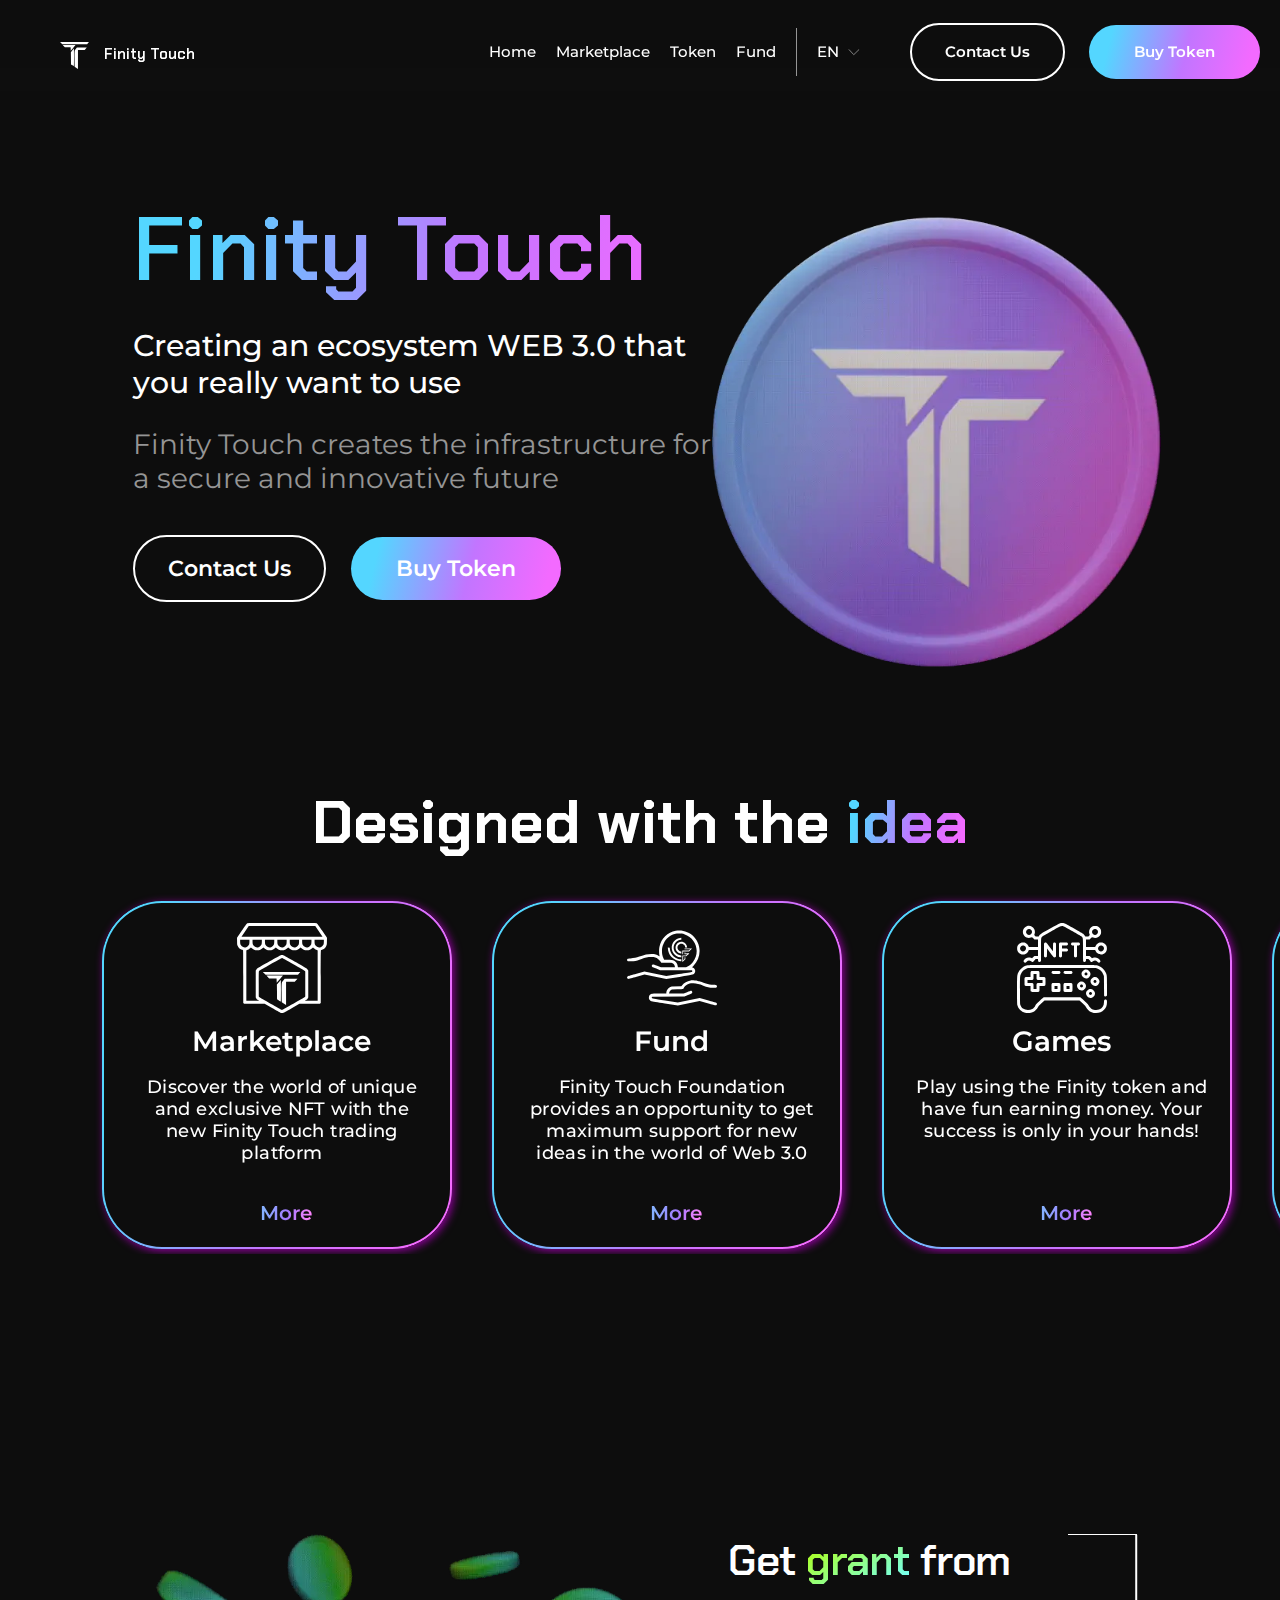
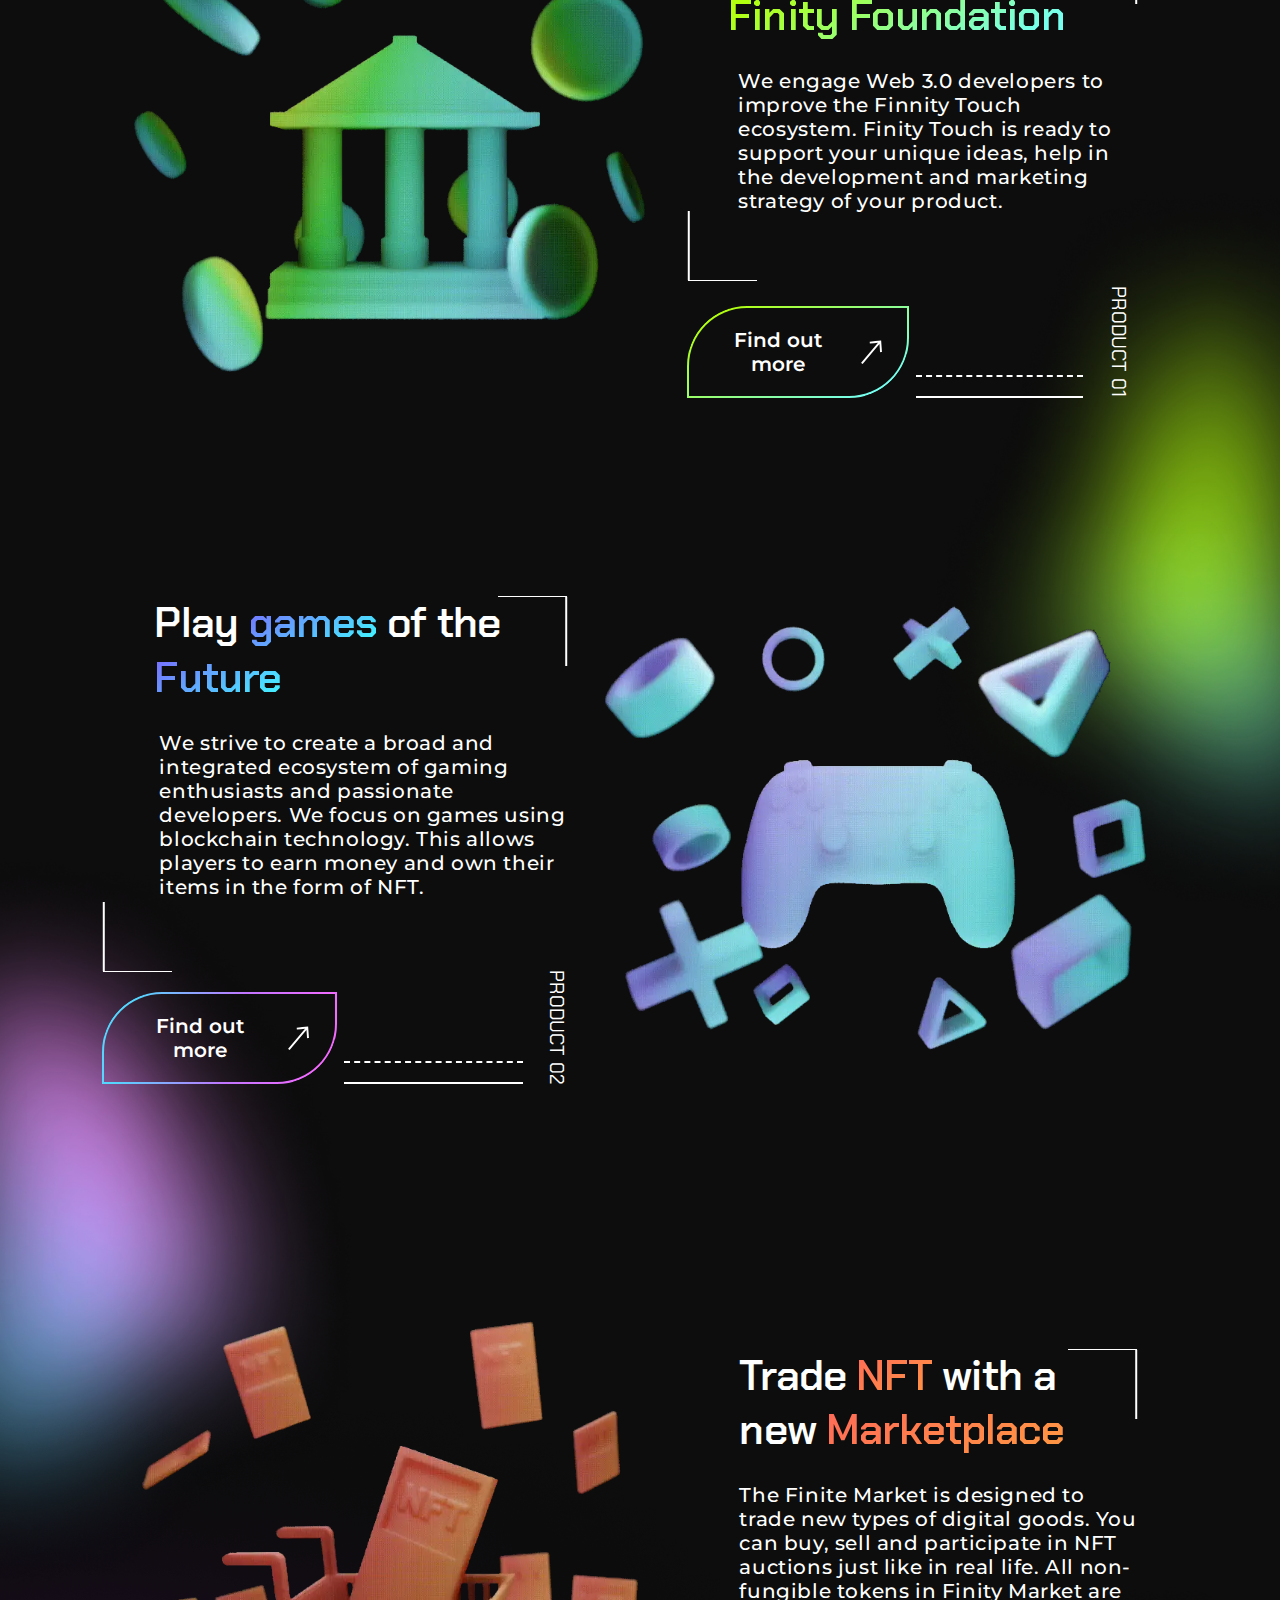
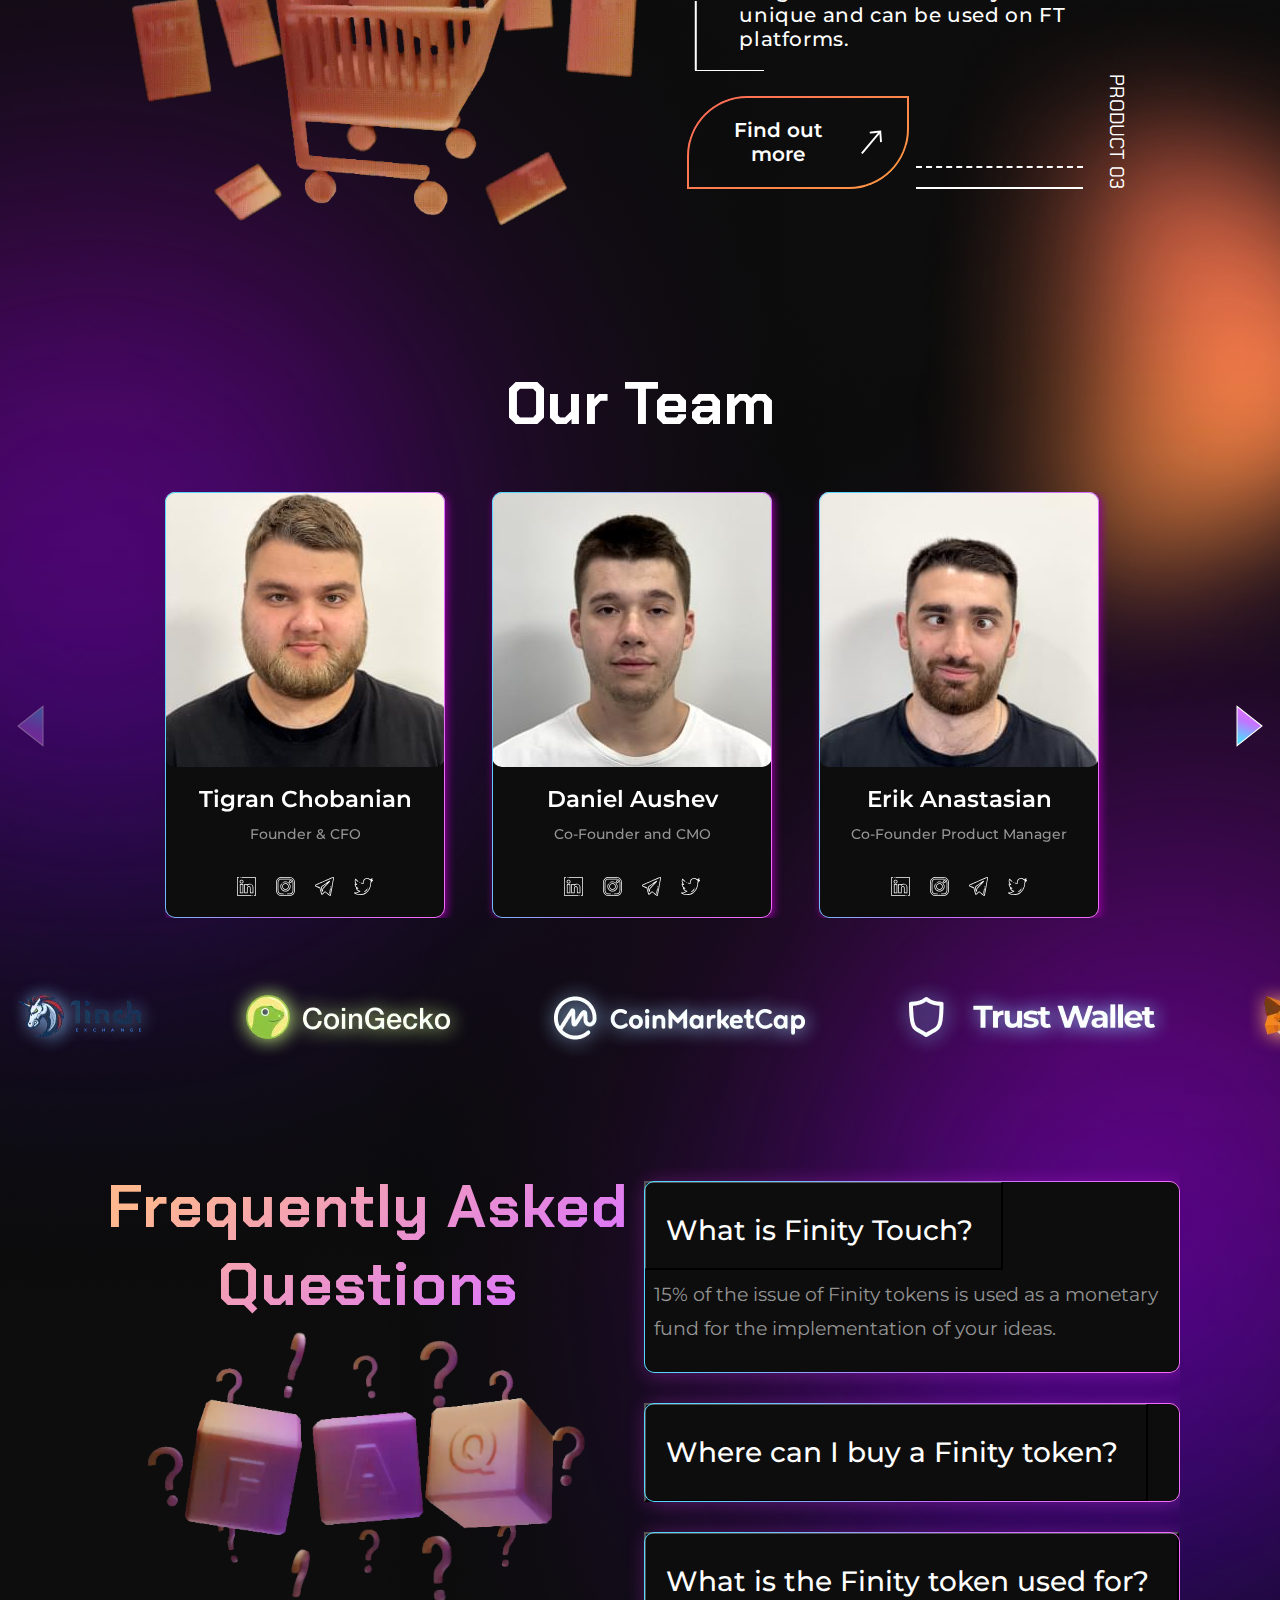
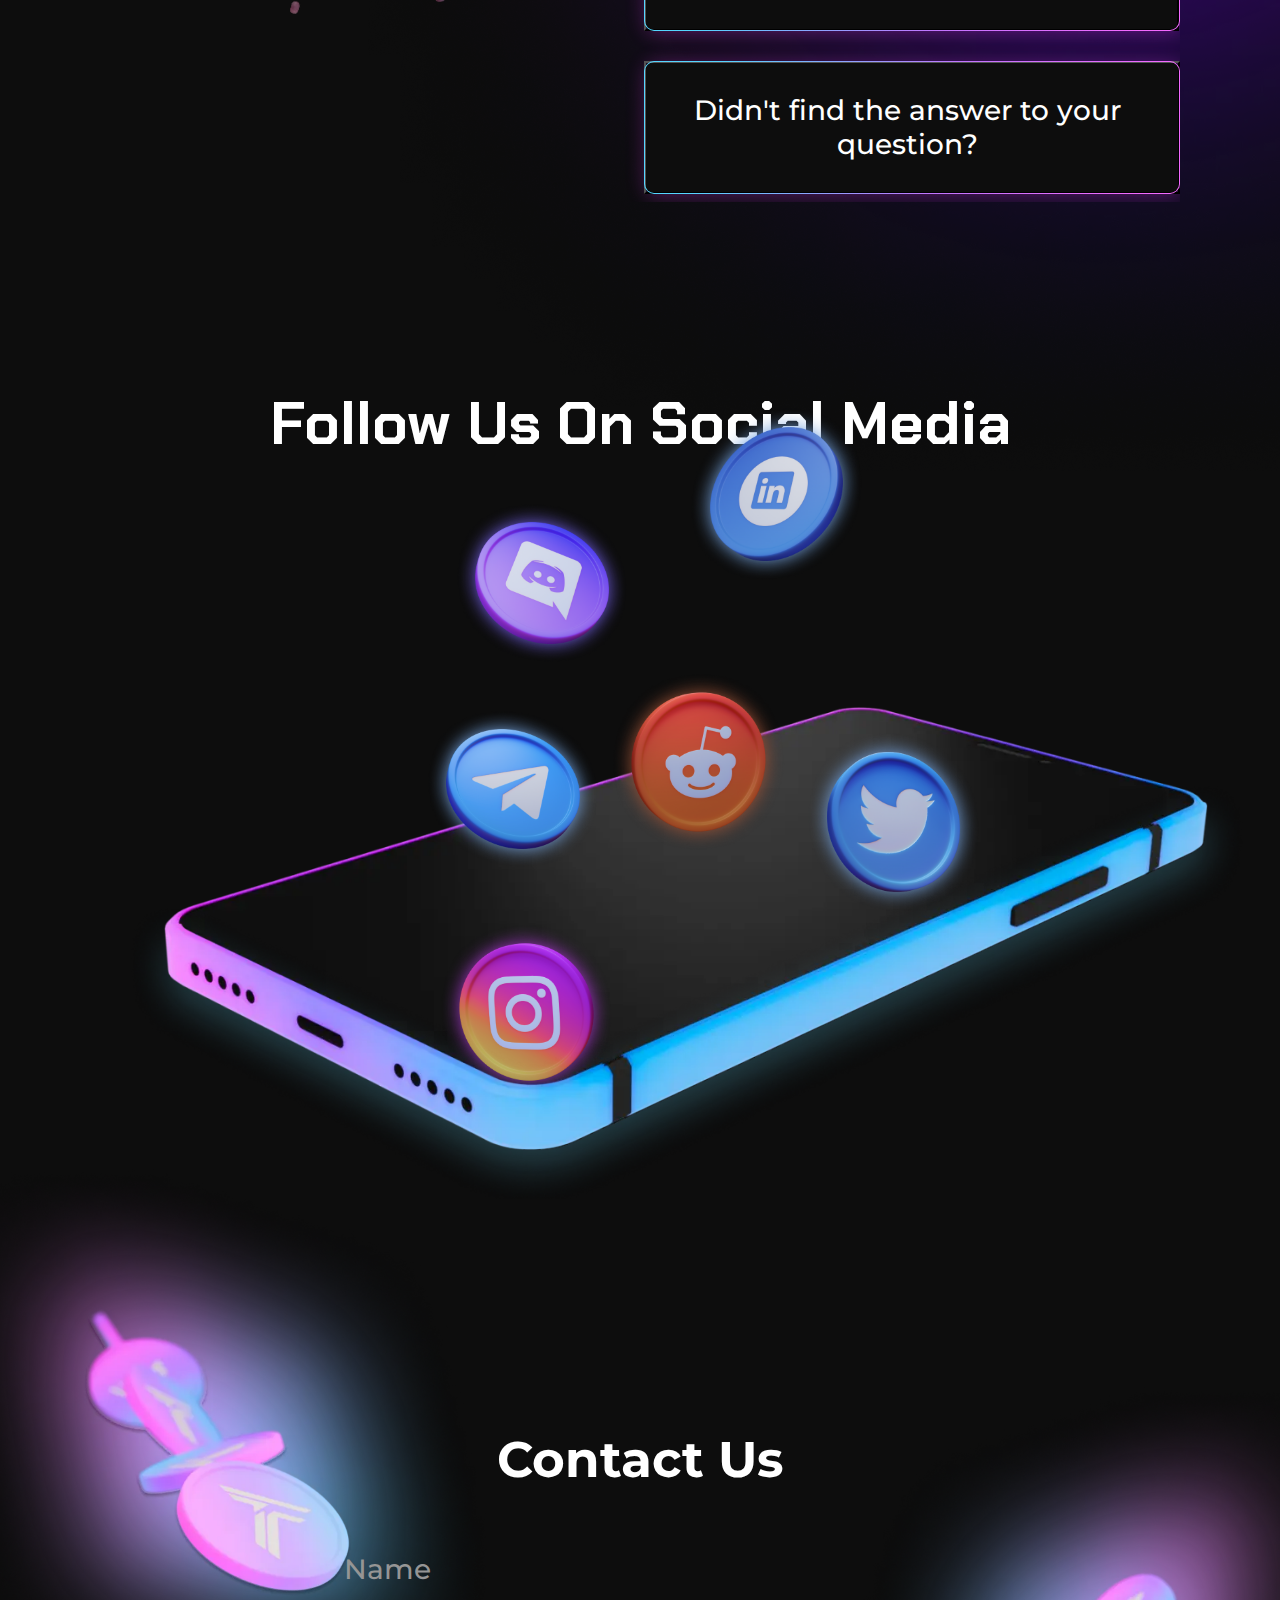
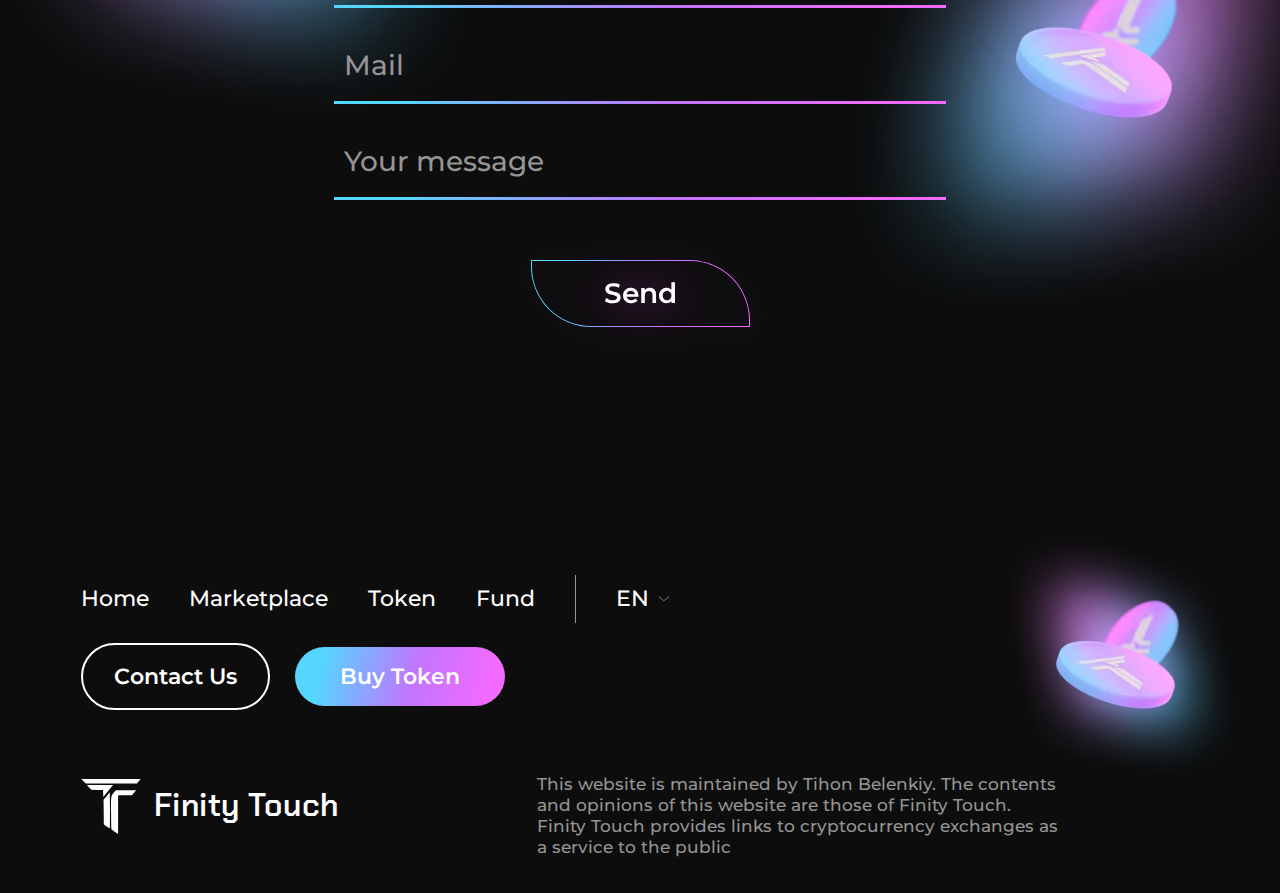
==== commit edd756a4: "fix" ====
--- a/docs/index.html
+++ b/docs/index.html
@@ -8,38 +8,38 @@
     <title>Mainpage</title>
 
     <!-- bootstrap -->
-    <link href="https://cdn.jsdelivr.net/npm/bootstrap@5.2.3/dist/css/bootstrap.min.css?_v=20230406152340" rel="stylesheet"
+    <link href="https://cdn.jsdelivr.net/npm/bootstrap@5.2.3/dist/css/bootstrap.min.css?_v=20230406154927" rel="stylesheet"
         integrity="sha384-rbsA2VBKQhggwzxH7pPCaAqO46MgnOM80zW1RWuH61DGLwZJEdK2Kadq2F9CUG65" crossorigin="anonymous">
-    <script src="https://cdn.jsdelivr.net/npm/@popperjs/core@2.11.6/dist/umd/popper.min.js?_v=20230406152340"
+    <script src="https://cdn.jsdelivr.net/npm/@popperjs/core@2.11.6/dist/umd/popper.min.js?_v=20230406154927"
         integrity="sha384-oBqDVmMz9ATKxIep9tiCxS/Z9fNfEXiDAYTujMAeBAsjFuCZSmKbSSUnQlmh/jp3"
         crossorigin="anonymous"></script>
-    <script src="https://cdn.jsdelivr.net/npm/bootstrap@5.2.3/dist/js/bootstrap.min.js?_v=20230406152340"
+    <script src="https://cdn.jsdelivr.net/npm/bootstrap@5.2.3/dist/js/bootstrap.min.js?_v=20230406154927"
         integrity="sha384-cuYeSxntonz0PPNlHhBs68uyIAVpIIOZZ5JqeqvYYIcEL727kskC66kF92t6Xl2V"
         crossorigin="anonymous"></script>
 
-    <link rel="stylesheet" href="https://maxcdn.bootstrapcdn.com/bootstrap/4.0.0/css/bootstrap.min.css?_v=20230406152340"
+    <link rel="stylesheet" href="https://maxcdn.bootstrapcdn.com/bootstrap/4.0.0/css/bootstrap.min.css?_v=20230406154927"
         integrity="sha384-Gn5384xqQ1aoWXA+058RXPxPg6fy4IWvTNh0E263XmFcJlSAwiGgFAW/dAiS6JXm" crossorigin="anonymous">
 
-    <script src="https://code.jquery.com/jquery-3.6.3.slim.js?_v=20230406152340"
+    <script src="https://code.jquery.com/jquery-3.6.3.slim.js?_v=20230406154927"
         integrity="sha256-DKU1CmJ8kBuEwumaLuh9Tl/6ZB6jzGOBV/5YpNE2BWc=" crossorigin="anonymous"></script>
-    <script src="https://cdn.jsdelivr.net/npm/bootstrap@4.6.2/dist/js/bootstrap.min.js?_v=20230406152340"
+    <script src="https://cdn.jsdelivr.net/npm/bootstrap@4.6.2/dist/js/bootstrap.min.js?_v=20230406154927"
         integrity="sha384-+sLIOodYLS7CIrQpBjl+C7nPvqq+FbNUBDunl/OZv93DB7Ln/533i8e/mZXLi/P+"
         crossorigin="anonymous"></script>
-    <link rel="stylesheet" href="https://cdn.jsdelivr.net/npm/bootstrap-icons@1.10.3/font/bootstrap-icons.css?_v=20230406152340">
+    <link rel="stylesheet" href="https://cdn.jsdelivr.net/npm/bootstrap-icons@1.10.3/font/bootstrap-icons.css?_v=20230406154927">
 
 
     <!-- font -->
     <link rel="preconnect" href="https://fonts.googleapis.com">
     <link rel="preconnect" href="https://fonts.gstatic.com" crossorigin>
     <link
-        href="https://fonts.googleapis.com/css2?family=Chakra+Petch:wght@400;500;600;700&family=Montserrat:wght@400;500;600;700&display=swap&_v=20230406152340"
+        href="https://fonts.googleapis.com/css2?family=Chakra+Petch:wght@400;500;600;700&family=Montserrat:wght@400;500;600;700&display=swap&_v=20230406154927"
         rel="stylesheet">
 
 
     <!-- swiper -->
-    <link rel="stylesheet" href="https://cdn.jsdelivr.net/npm/swiper@9/swiper-bundle.min.css?_v=20230406152340" />
-
-    <link rel="stylesheet" href="styles/style.min.css?_v=20230406152340">
+    <link rel="stylesheet" href="https://cdn.jsdelivr.net/npm/swiper@9/swiper-bundle.min.css?_v=20230406154927" />
+
+    <link rel="stylesheet" href="styles/style.min.css?_v=20230406154927">
 </head>
 
 <body class="container-fluid p-0 main">
@@ -275,8 +275,8 @@
     </section>
 
     <section class="team container-fluid p-0">
-        <picture><source srcset="img/spots/team-spot-1.webp" type="image/webp"><img class="team__spot" src="img/spots/team-spot-1.png" alt="spot"></picture>
-        <picture><source srcset="img/spots/team-spot-2.webp" type="image/webp"><img class="team__spot" src="img/spots/team-spot-2.png" alt="spot"></picture>
+        <picture><source srcset="img/spots/team-spot-1.webp" type="image/webp"><img class="team__spot team__spot_l" src="img/spots/team-spot-1.png" alt="spot"></picture>
+        <picture><source srcset="img/spots/team-spot-2.webp" type="image/webp"><img class="team__spot team__spot_r" src="img/spots/team-spot-2.png" alt="spot"></picture>
         <div class="team__wrap">
             <h2 class="section__title">Our Team</h2>
 
@@ -291,22 +291,22 @@
                         <ul class="socials">
     <li class="socials__item">
         <a href="https://www.linkedin.com" target="_blank" rel="noopener noreferrer">
-            <img src="img/socials/LinkedIn.svg" alt="LinkedIn icon">
-        </a>
-    </li>
-    <li class="socials__item">
-        <a href=https://www.instagram.com target="_blank" rel="noopener noreferrer">
-            <img src="img/socials/Instagram.svg" alt="Instagram icon">
-        </a>
-    </li>
-    <li class="socials__item">
-        <a href=https://web.telegram.org/z/ target="_blank" rel="noopener noreferrer">
-            <img src="img/socials/Telegram.svg" alt="Telegram icon">
-        </a>
-    </li>
-    <li class="socials__item">
-        <a href=https://twitter.com target="_blank" rel="noopener noreferrer"></a>
-        <img src="img/socials/Twitter.svg" alt="Twitter icon">
+            <img class="socials__icon" src="img/socials/LinkedIn.svg" alt="LinkedIn icon">
+        </a>
+    </li>
+    <li class="socials__item">
+        <a href=https://www.instagram.com target="_blank" rel="noopener noreferrer">
+            <img class="socials__icon" src="img/socials/Instagram.svg" alt="Instagram icon">
+        </a>
+    </li>
+    <li class="socials__item">
+        <a href=https://web.telegram.org/z/ target="_blank" rel="noopener noreferrer">
+            <img class="socials__icon" src="img/socials/Telegram.svg" alt="Telegram icon">
+        </a>
+    </li>
+    <li class="socials__item">
+        <a href=https://twitter.com target="_blank" rel="noopener noreferrer"></a>
+        <img class="socials__icon" src="img/socials/Twitter.svg" alt="Twitter icon">
         </a>
     </li>
 </ul>
@@ -320,22 +320,22 @@
                         <ul class="socials">
     <li class="socials__item">
         <a href="https://www.linkedin.com" target="_blank" rel="noopener noreferrer">
-            <img src="img/socials/LinkedIn.svg" alt="LinkedIn icon">
-        </a>
-    </li>
-    <li class="socials__item">
-        <a href=https://www.instagram.com target="_blank" rel="noopener noreferrer">
-            <img src="img/socials/Instagram.svg" alt="Instagram icon">
-        </a>
-    </li>
-    <li class="socials__item">
-        <a href=https://web.telegram.org/z/ target="_blank" rel="noopener noreferrer">
-            <img src="img/socials/Telegram.svg" alt="Telegram icon">
-        </a>
-    </li>
-    <li class="socials__item">
-        <a href=https://twitter.com target="_blank" rel="noopener noreferrer"></a>
-        <img src="img/socials/Twitter.svg" alt="Twitter icon">
+            <img class="socials__icon" src="img/socials/LinkedIn.svg" alt="LinkedIn icon">
+        </a>
+    </li>
+    <li class="socials__item">
+        <a href=https://www.instagram.com target="_blank" rel="noopener noreferrer">
+            <img class="socials__icon" src="img/socials/Instagram.svg" alt="Instagram icon">
+        </a>
+    </li>
+    <li class="socials__item">
+        <a href=https://web.telegram.org/z/ target="_blank" rel="noopener noreferrer">
+            <img class="socials__icon" src="img/socials/Telegram.svg" alt="Telegram icon">
+        </a>
+    </li>
+    <li class="socials__item">
+        <a href=https://twitter.com target="_blank" rel="noopener noreferrer"></a>
+        <img class="socials__icon" src="img/socials/Twitter.svg" alt="Twitter icon">
         </a>
     </li>
 </ul>
@@ -349,22 +349,22 @@
                         <ul class="socials">
     <li class="socials__item">
         <a href="https://www.linkedin.com" target="_blank" rel="noopener noreferrer">
-            <img src="img/socials/LinkedIn.svg" alt="LinkedIn icon">
-        </a>
-    </li>
-    <li class="socials__item">
-        <a href=https://www.instagram.com target="_blank" rel="noopener noreferrer">
-            <img src="img/socials/Instagram.svg" alt="Instagram icon">
-        </a>
-    </li>
-    <li class="socials__item">
-        <a href=https://web.telegram.org/z/ target="_blank" rel="noopener noreferrer">
-            <img src="img/socials/Telegram.svg" alt="Telegram icon">
-        </a>
-    </li>
-    <li class="socials__item">
-        <a href=https://twitter.com target="_blank" rel="noopener noreferrer"></a>
-        <img src="img/socials/Twitter.svg" alt="Twitter icon">
+            <img class="socials__icon" src="img/socials/LinkedIn.svg" alt="LinkedIn icon">
+        </a>
+    </li>
+    <li class="socials__item">
+        <a href=https://www.instagram.com target="_blank" rel="noopener noreferrer">
+            <img class="socials__icon" src="img/socials/Instagram.svg" alt="Instagram icon">
+        </a>
+    </li>
+    <li class="socials__item">
+        <a href=https://web.telegram.org/z/ target="_blank" rel="noopener noreferrer">
+            <img class="socials__icon" src="img/socials/Telegram.svg" alt="Telegram icon">
+        </a>
+    </li>
+    <li class="socials__item">
+        <a href=https://twitter.com target="_blank" rel="noopener noreferrer"></a>
+        <img class="socials__icon" src="img/socials/Twitter.svg" alt="Twitter icon">
         </a>
     </li>
 </ul>
@@ -378,22 +378,22 @@
                         <ul class="socials">
     <li class="socials__item">
         <a href="https://www.linkedin.com" target="_blank" rel="noopener noreferrer">
-            <img src="img/socials/LinkedIn.svg" alt="LinkedIn icon">
-        </a>
-    </li>
-    <li class="socials__item">
-        <a href=https://www.instagram.com target="_blank" rel="noopener noreferrer">
-            <img src="img/socials/Instagram.svg" alt="Instagram icon">
-        </a>
-    </li>
-    <li class="socials__item">
-        <a href=https://web.telegram.org/z/ target="_blank" rel="noopener noreferrer">
-            <img src="img/socials/Telegram.svg" alt="Telegram icon">
-        </a>
-    </li>
-    <li class="socials__item">
-        <a href=https://twitter.com target="_blank" rel="noopener noreferrer"></a>
-        <img src="img/socials/Twitter.svg" alt="Twitter icon">
+            <img class="socials__icon" src="img/socials/LinkedIn.svg" alt="LinkedIn icon">
+        </a>
+    </li>
+    <li class="socials__item">
+        <a href=https://www.instagram.com target="_blank" rel="noopener noreferrer">
+            <img class="socials__icon" src="img/socials/Instagram.svg" alt="Instagram icon">
+        </a>
+    </li>
+    <li class="socials__item">
+        <a href=https://web.telegram.org/z/ target="_blank" rel="noopener noreferrer">
+            <img class="socials__icon" src="img/socials/Telegram.svg" alt="Telegram icon">
+        </a>
+    </li>
+    <li class="socials__item">
+        <a href=https://twitter.com target="_blank" rel="noopener noreferrer"></a>
+        <img class="socials__icon" src="img/socials/Twitter.svg" alt="Twitter icon">
         </a>
     </li>
 </ul>
@@ -407,22 +407,22 @@
                         <ul class="socials">
     <li class="socials__item">
         <a href="https://www.linkedin.com" target="_blank" rel="noopener noreferrer">
-            <img src="img/socials/LinkedIn.svg" alt="LinkedIn icon">
-        </a>
-    </li>
-    <li class="socials__item">
-        <a href=https://www.instagram.com target="_blank" rel="noopener noreferrer">
-            <img src="img/socials/Instagram.svg" alt="Instagram icon">
-        </a>
-    </li>
-    <li class="socials__item">
-        <a href=https://web.telegram.org/z/ target="_blank" rel="noopener noreferrer">
-            <img src="img/socials/Telegram.svg" alt="Telegram icon">
-        </a>
-    </li>
-    <li class="socials__item">
-        <a href=https://twitter.com target="_blank" rel="noopener noreferrer"></a>
-        <img src="img/socials/Twitter.svg" alt="Twitter icon">
+            <img class="socials__icon" src="img/socials/LinkedIn.svg" alt="LinkedIn icon">
+        </a>
+    </li>
+    <li class="socials__item">
+        <a href=https://www.instagram.com target="_blank" rel="noopener noreferrer">
+            <img class="socials__icon" src="img/socials/Instagram.svg" alt="Instagram icon">
+        </a>
+    </li>
+    <li class="socials__item">
+        <a href=https://web.telegram.org/z/ target="_blank" rel="noopener noreferrer">
+            <img class="socials__icon" src="img/socials/Telegram.svg" alt="Telegram icon">
+        </a>
+    </li>
+    <li class="socials__item">
+        <a href=https://twitter.com target="_blank" rel="noopener noreferrer"></a>
+        <img class="socials__icon" src="img/socials/Twitter.svg" alt="Twitter icon">
         </a>
     </li>
 </ul>
@@ -436,22 +436,22 @@
                         <ul class="socials">
     <li class="socials__item">
         <a href="https://www.linkedin.com" target="_blank" rel="noopener noreferrer">
-            <img src="img/socials/LinkedIn.svg" alt="LinkedIn icon">
-        </a>
-    </li>
-    <li class="socials__item">
-        <a href=https://www.instagram.com target="_blank" rel="noopener noreferrer">
-            <img src="img/socials/Instagram.svg" alt="Instagram icon">
-        </a>
-    </li>
-    <li class="socials__item">
-        <a href=https://web.telegram.org/z/ target="_blank" rel="noopener noreferrer">
-            <img src="img/socials/Telegram.svg" alt="Telegram icon">
-        </a>
-    </li>
-    <li class="socials__item">
-        <a href=https://twitter.com target="_blank" rel="noopener noreferrer"></a>
-        <img src="img/socials/Twitter.svg" alt="Twitter icon">
+            <img class="socials__icon" src="img/socials/LinkedIn.svg" alt="LinkedIn icon">
+        </a>
+    </li>
+    <li class="socials__item">
+        <a href=https://www.instagram.com target="_blank" rel="noopener noreferrer">
+            <img class="socials__icon" src="img/socials/Instagram.svg" alt="Instagram icon">
+        </a>
+    </li>
+    <li class="socials__item">
+        <a href=https://web.telegram.org/z/ target="_blank" rel="noopener noreferrer">
+            <img class="socials__icon" src="img/socials/Telegram.svg" alt="Telegram icon">
+        </a>
+    </li>
+    <li class="socials__item">
+        <a href=https://twitter.com target="_blank" rel="noopener noreferrer"></a>
+        <img class="socials__icon" src="img/socials/Twitter.svg" alt="Twitter icon">
         </a>
     </li>
 </ul>
@@ -465,22 +465,22 @@
                         <ul class="socials">
     <li class="socials__item">
         <a href="https://www.linkedin.com" target="_blank" rel="noopener noreferrer">
-            <img src="img/socials/LinkedIn.svg" alt="LinkedIn icon">
-        </a>
-    </li>
-    <li class="socials__item">
-        <a href=https://www.instagram.com target="_blank" rel="noopener noreferrer">
-            <img src="img/socials/Instagram.svg" alt="Instagram icon">
-        </a>
-    </li>
-    <li class="socials__item">
-        <a href=https://web.telegram.org/z/ target="_blank" rel="noopener noreferrer">
-            <img src="img/socials/Telegram.svg" alt="Telegram icon">
-        </a>
-    </li>
-    <li class="socials__item">
-        <a href=https://twitter.com target="_blank" rel="noopener noreferrer"></a>
-        <img src="img/socials/Twitter.svg" alt="Twitter icon">
+            <img class="socials__icon" src="img/socials/LinkedIn.svg" alt="LinkedIn icon">
+        </a>
+    </li>
+    <li class="socials__item">
+        <a href=https://www.instagram.com target="_blank" rel="noopener noreferrer">
+            <img class="socials__icon" src="img/socials/Instagram.svg" alt="Instagram icon">
+        </a>
+    </li>
+    <li class="socials__item">
+        <a href=https://web.telegram.org/z/ target="_blank" rel="noopener noreferrer">
+            <img class="socials__icon" src="img/socials/Telegram.svg" alt="Telegram icon">
+        </a>
+    </li>
+    <li class="socials__item">
+        <a href=https://twitter.com target="_blank" rel="noopener noreferrer"></a>
+        <img class="socials__icon" src="img/socials/Twitter.svg" alt="Twitter icon">
         </a>
     </li>
 </ul>
@@ -494,22 +494,22 @@
                         <ul class="socials">
     <li class="socials__item">
         <a href="https://www.linkedin.com" target="_blank" rel="noopener noreferrer">
-            <img src="img/socials/LinkedIn.svg" alt="LinkedIn icon">
-        </a>
-    </li>
-    <li class="socials__item">
-        <a href=https://www.instagram.com target="_blank" rel="noopener noreferrer">
-            <img src="img/socials/Instagram.svg" alt="Instagram icon">
-        </a>
-    </li>
-    <li class="socials__item">
-        <a href=https://web.telegram.org/z/ target="_blank" rel="noopener noreferrer">
-            <img src="img/socials/Telegram.svg" alt="Telegram icon">
-        </a>
-    </li>
-    <li class="socials__item">
-        <a href=https://twitter.com target="_blank" rel="noopener noreferrer"></a>
-        <img src="img/socials/Twitter.svg" alt="Twitter icon">
+            <img class="socials__icon" src="img/socials/LinkedIn.svg" alt="LinkedIn icon">
+        </a>
+    </li>
+    <li class="socials__item">
+        <a href=https://www.instagram.com target="_blank" rel="noopener noreferrer">
+            <img class="socials__icon" src="img/socials/Instagram.svg" alt="Instagram icon">
+        </a>
+    </li>
+    <li class="socials__item">
+        <a href=https://web.telegram.org/z/ target="_blank" rel="noopener noreferrer">
+            <img class="socials__icon" src="img/socials/Telegram.svg" alt="Telegram icon">
+        </a>
+    </li>
+    <li class="socials__item">
+        <a href=https://twitter.com target="_blank" rel="noopener noreferrer"></a>
+        <img class="socials__icon" src="img/socials/Twitter.svg" alt="Twitter icon">
         </a>
     </li>
 </ul>
@@ -527,22 +527,22 @@
                                 <ul class="socials">
     <li class="socials__item">
         <a href="https://www.linkedin.com" target="_blank" rel="noopener noreferrer">
-            <img src="img/socials/LinkedIn.svg" alt="LinkedIn icon">
-        </a>
-    </li>
-    <li class="socials__item">
-        <a href=https://www.instagram.com target="_blank" rel="noopener noreferrer">
-            <img src="img/socials/Instagram.svg" alt="Instagram icon">
-        </a>
-    </li>
-    <li class="socials__item">
-        <a href=https://web.telegram.org/z/ target="_blank" rel="noopener noreferrer">
-            <img src="img/socials/Telegram.svg" alt="Telegram icon">
-        </a>
-    </li>
-    <li class="socials__item">
-        <a href=https://twitter.com target="_blank" rel="noopener noreferrer"></a>
-        <img src="img/socials/Twitter.svg" alt="Twitter icon">
+            <img class="socials__icon" src="img/socials/LinkedIn.svg" alt="LinkedIn icon">
+        </a>
+    </li>
+    <li class="socials__item">
+        <a href=https://www.instagram.com target="_blank" rel="noopener noreferrer">
+            <img class="socials__icon" src="img/socials/Instagram.svg" alt="Instagram icon">
+        </a>
+    </li>
+    <li class="socials__item">
+        <a href=https://web.telegram.org/z/ target="_blank" rel="noopener noreferrer">
+            <img class="socials__icon" src="img/socials/Telegram.svg" alt="Telegram icon">
+        </a>
+    </li>
+    <li class="socials__item">
+        <a href=https://twitter.com target="_blank" rel="noopener noreferrer"></a>
+        <img class="socials__icon" src="img/socials/Twitter.svg" alt="Twitter icon">
         </a>
     </li>
 </ul>
@@ -556,22 +556,22 @@
                                 <ul class="socials">
     <li class="socials__item">
         <a href="https://www.linkedin.com" target="_blank" rel="noopener noreferrer">
-            <img src="img/socials/LinkedIn.svg" alt="LinkedIn icon">
-        </a>
-    </li>
-    <li class="socials__item">
-        <a href=https://www.instagram.com target="_blank" rel="noopener noreferrer">
-            <img src="img/socials/Instagram.svg" alt="Instagram icon">
-        </a>
-    </li>
-    <li class="socials__item">
-        <a href=https://web.telegram.org/z/ target="_blank" rel="noopener noreferrer">
-            <img src="img/socials/Telegram.svg" alt="Telegram icon">
-        </a>
-    </li>
-    <li class="socials__item">
-        <a href=https://twitter.com target="_blank" rel="noopener noreferrer"></a>
-        <img src="img/socials/Twitter.svg" alt="Twitter icon">
+            <img class="socials__icon" src="img/socials/LinkedIn.svg" alt="LinkedIn icon">
+        </a>
+    </li>
+    <li class="socials__item">
+        <a href=https://www.instagram.com target="_blank" rel="noopener noreferrer">
+            <img class="socials__icon" src="img/socials/Instagram.svg" alt="Instagram icon">
+        </a>
+    </li>
+    <li class="socials__item">
+        <a href=https://web.telegram.org/z/ target="_blank" rel="noopener noreferrer">
+            <img class="socials__icon" src="img/socials/Telegram.svg" alt="Telegram icon">
+        </a>
+    </li>
+    <li class="socials__item">
+        <a href=https://twitter.com target="_blank" rel="noopener noreferrer"></a>
+        <img class="socials__icon" src="img/socials/Twitter.svg" alt="Twitter icon">
         </a>
     </li>
 </ul>
@@ -585,22 +585,22 @@
                                 <ul class="socials">
     <li class="socials__item">
         <a href="https://www.linkedin.com" target="_blank" rel="noopener noreferrer">
-            <img src="img/socials/LinkedIn.svg" alt="LinkedIn icon">
-        </a>
-    </li>
-    <li class="socials__item">
-        <a href=https://www.instagram.com target="_blank" rel="noopener noreferrer">
-            <img src="img/socials/Instagram.svg" alt="Instagram icon">
-        </a>
-    </li>
-    <li class="socials__item">
-        <a href=https://web.telegram.org/z/ target="_blank" rel="noopener noreferrer">
-            <img src="img/socials/Telegram.svg" alt="Telegram icon">
-        </a>
-    </li>
-    <li class="socials__item">
-        <a href=https://twitter.com target="_blank" rel="noopener noreferrer"></a>
-        <img src="img/socials/Twitter.svg" alt="Twitter icon">
+            <img class="socials__icon" src="img/socials/LinkedIn.svg" alt="LinkedIn icon">
+        </a>
+    </li>
+    <li class="socials__item">
+        <a href=https://www.instagram.com target="_blank" rel="noopener noreferrer">
+            <img class="socials__icon" src="img/socials/Instagram.svg" alt="Instagram icon">
+        </a>
+    </li>
+    <li class="socials__item">
+        <a href=https://web.telegram.org/z/ target="_blank" rel="noopener noreferrer">
+            <img class="socials__icon" src="img/socials/Telegram.svg" alt="Telegram icon">
+        </a>
+    </li>
+    <li class="socials__item">
+        <a href=https://twitter.com target="_blank" rel="noopener noreferrer"></a>
+        <img class="socials__icon" src="img/socials/Twitter.svg" alt="Twitter icon">
         </a>
     </li>
 </ul>
@@ -614,22 +614,22 @@
                                 <ul class="socials">
     <li class="socials__item">
         <a href="https://www.linkedin.com" target="_blank" rel="noopener noreferrer">
-            <img src="img/socials/LinkedIn.svg" alt="LinkedIn icon">
-        </a>
-    </li>
-    <li class="socials__item">
-        <a href=https://www.instagram.com target="_blank" rel="noopener noreferrer">
-            <img src="img/socials/Instagram.svg" alt="Instagram icon">
-        </a>
-    </li>
-    <li class="socials__item">
-        <a href=https://web.telegram.org/z/ target="_blank" rel="noopener noreferrer">
-            <img src="img/socials/Telegram.svg" alt="Telegram icon">
-        </a>
-    </li>
-    <li class="socials__item">
-        <a href=https://twitter.com target="_blank" rel="noopener noreferrer"></a>
-        <img src="img/socials/Twitter.svg" alt="Twitter icon">
+            <img class="socials__icon" src="img/socials/LinkedIn.svg" alt="LinkedIn icon">
+        </a>
+    </li>
+    <li class="socials__item">
+        <a href=https://www.instagram.com target="_blank" rel="noopener noreferrer">
+            <img class="socials__icon" src="img/socials/Instagram.svg" alt="Instagram icon">
+        </a>
+    </li>
+    <li class="socials__item">
+        <a href=https://web.telegram.org/z/ target="_blank" rel="noopener noreferrer">
+            <img class="socials__icon" src="img/socials/Telegram.svg" alt="Telegram icon">
+        </a>
+    </li>
+    <li class="socials__item">
+        <a href=https://twitter.com target="_blank" rel="noopener noreferrer"></a>
+        <img class="socials__icon" src="img/socials/Twitter.svg" alt="Twitter icon">
         </a>
     </li>
 </ul>
@@ -643,22 +643,22 @@
                                 <ul class="socials">
     <li class="socials__item">
         <a href="https://www.linkedin.com" target="_blank" rel="noopener noreferrer">
-            <img src="img/socials/LinkedIn.svg" alt="LinkedIn icon">
-        </a>
-    </li>
-    <li class="socials__item">
-        <a href=https://www.instagram.com target="_blank" rel="noopener noreferrer">
-            <img src="img/socials/Instagram.svg" alt="Instagram icon">
-        </a>
-    </li>
-    <li class="socials__item">
-        <a href=https://web.telegram.org/z/ target="_blank" rel="noopener noreferrer">
-            <img src="img/socials/Telegram.svg" alt="Telegram icon">
-        </a>
-    </li>
-    <li class="socials__item">
-        <a href=https://twitter.com target="_blank" rel="noopener noreferrer"></a>
-        <img src="img/socials/Twitter.svg" alt="Twitter icon">
+            <img class="socials__icon" src="img/socials/LinkedIn.svg" alt="LinkedIn icon">
+        </a>
+    </li>
+    <li class="socials__item">
+        <a href=https://www.instagram.com target="_blank" rel="noopener noreferrer">
+            <img class="socials__icon" src="img/socials/Instagram.svg" alt="Instagram icon">
+        </a>
+    </li>
+    <li class="socials__item">
+        <a href=https://web.telegram.org/z/ target="_blank" rel="noopener noreferrer">
+            <img class="socials__icon" src="img/socials/Telegram.svg" alt="Telegram icon">
+        </a>
+    </li>
+    <li class="socials__item">
+        <a href=https://twitter.com target="_blank" rel="noopener noreferrer"></a>
+        <img class="socials__icon" src="img/socials/Twitter.svg" alt="Twitter icon">
         </a>
     </li>
 </ul>
@@ -672,22 +672,22 @@
                                 <ul class="socials">
     <li class="socials__item">
         <a href="https://www.linkedin.com" target="_blank" rel="noopener noreferrer">
-            <img src="img/socials/LinkedIn.svg" alt="LinkedIn icon">
-        </a>
-    </li>
-    <li class="socials__item">
-        <a href=https://www.instagram.com target="_blank" rel="noopener noreferrer">
-            <img src="img/socials/Instagram.svg" alt="Instagram icon">
-        </a>
-    </li>
-    <li class="socials__item">
-        <a href=https://web.telegram.org/z/ target="_blank" rel="noopener noreferrer">
-            <img src="img/socials/Telegram.svg" alt="Telegram icon">
-        </a>
-    </li>
-    <li class="socials__item">
-        <a href=https://twitter.com target="_blank" rel="noopener noreferrer"></a>
-        <img src="img/socials/Twitter.svg" alt="Twitter icon">
+            <img class="socials__icon" src="img/socials/LinkedIn.svg" alt="LinkedIn icon">
+        </a>
+    </li>
+    <li class="socials__item">
+        <a href=https://www.instagram.com target="_blank" rel="noopener noreferrer">
+            <img class="socials__icon" src="img/socials/Instagram.svg" alt="Instagram icon">
+        </a>
+    </li>
+    <li class="socials__item">
+        <a href=https://web.telegram.org/z/ target="_blank" rel="noopener noreferrer">
+            <img class="socials__icon" src="img/socials/Telegram.svg" alt="Telegram icon">
+        </a>
+    </li>
+    <li class="socials__item">
+        <a href=https://twitter.com target="_blank" rel="noopener noreferrer"></a>
+        <img class="socials__icon" src="img/socials/Twitter.svg" alt="Twitter icon">
         </a>
     </li>
 </ul>
@@ -701,22 +701,22 @@
                                 <ul class="socials">
     <li class="socials__item">
         <a href="https://www.linkedin.com" target="_blank" rel="noopener noreferrer">
-            <img src="img/socials/LinkedIn.svg" alt="LinkedIn icon">
-        </a>
-    </li>
-    <li class="socials__item">
-        <a href=https://www.instagram.com target="_blank" rel="noopener noreferrer">
-            <img src="img/socials/Instagram.svg" alt="Instagram icon">
-        </a>
-    </li>
-    <li class="socials__item">
-        <a href=https://web.telegram.org/z/ target="_blank" rel="noopener noreferrer">
-            <img src="img/socials/Telegram.svg" alt="Telegram icon">
-        </a>
-    </li>
-    <li class="socials__item">
-        <a href=https://twitter.com target="_blank" rel="noopener noreferrer"></a>
-        <img src="img/socials/Twitter.svg" alt="Twitter icon">
+            <img class="socials__icon" src="img/socials/LinkedIn.svg" alt="LinkedIn icon">
+        </a>
+    </li>
+    <li class="socials__item">
+        <a href=https://www.instagram.com target="_blank" rel="noopener noreferrer">
+            <img class="socials__icon" src="img/socials/Instagram.svg" alt="Instagram icon">
+        </a>
+    </li>
+    <li class="socials__item">
+        <a href=https://web.telegram.org/z/ target="_blank" rel="noopener noreferrer">
+            <img class="socials__icon" src="img/socials/Telegram.svg" alt="Telegram icon">
+        </a>
+    </li>
+    <li class="socials__item">
+        <a href=https://twitter.com target="_blank" rel="noopener noreferrer"></a>
+        <img class="socials__icon" src="img/socials/Twitter.svg" alt="Twitter icon">
         </a>
     </li>
 </ul>
@@ -730,22 +730,22 @@
                                 <ul class="socials">
     <li class="socials__item">
         <a href="https://www.linkedin.com" target="_blank" rel="noopener noreferrer">
-            <img src="img/socials/LinkedIn.svg" alt="LinkedIn icon">
-        </a>
-    </li>
-    <li class="socials__item">
-        <a href=https://www.instagram.com target="_blank" rel="noopener noreferrer">
-            <img src="img/socials/Instagram.svg" alt="Instagram icon">
-        </a>
-    </li>
-    <li class="socials__item">
-        <a href=https://web.telegram.org/z/ target="_blank" rel="noopener noreferrer">
-            <img src="img/socials/Telegram.svg" alt="Telegram icon">
-        </a>
-    </li>
-    <li class="socials__item">
-        <a href=https://twitter.com target="_blank" rel="noopener noreferrer"></a>
-        <img src="img/socials/Twitter.svg" alt="Twitter icon">
+            <img class="socials__icon" src="img/socials/LinkedIn.svg" alt="LinkedIn icon">
+        </a>
+    </li>
+    <li class="socials__item">
+        <a href=https://www.instagram.com target="_blank" rel="noopener noreferrer">
+            <img class="socials__icon" src="img/socials/Instagram.svg" alt="Instagram icon">
+        </a>
+    </li>
+    <li class="socials__item">
+        <a href=https://web.telegram.org/z/ target="_blank" rel="noopener noreferrer">
+            <img class="socials__icon" src="img/socials/Telegram.svg" alt="Telegram icon">
+        </a>
+    </li>
+    <li class="socials__item">
+        <a href=https://twitter.com target="_blank" rel="noopener noreferrer"></a>
+        <img class="socials__icon" src="img/socials/Twitter.svg" alt="Twitter icon">
         </a>
     </li>
 </ul>
@@ -771,22 +771,22 @@
                             <ul class="socials">
     <li class="socials__item">
         <a href="https://www.linkedin.com" target="_blank" rel="noopener noreferrer">
-            <img src="img/socials/LinkedIn.svg" alt="LinkedIn icon">
-        </a>
-    </li>
-    <li class="socials__item">
-        <a href=https://www.instagram.com target="_blank" rel="noopener noreferrer">
-            <img src="img/socials/Instagram.svg" alt="Instagram icon">
-        </a>
-    </li>
-    <li class="socials__item">
-        <a href=https://web.telegram.org/z/ target="_blank" rel="noopener noreferrer">
-            <img src="img/socials/Telegram.svg" alt="Telegram icon">
-        </a>
-    </li>
-    <li class="socials__item">
-        <a href=https://twitter.com target="_blank" rel="noopener noreferrer"></a>
-        <img src="img/socials/Twitter.svg" alt="Twitter icon">
+            <img class="socials__icon" src="img/socials/LinkedIn.svg" alt="LinkedIn icon">
+        </a>
+    </li>
+    <li class="socials__item">
+        <a href=https://www.instagram.com target="_blank" rel="noopener noreferrer">
+            <img class="socials__icon" src="img/socials/Instagram.svg" alt="Instagram icon">
+        </a>
+    </li>
+    <li class="socials__item">
+        <a href=https://web.telegram.org/z/ target="_blank" rel="noopener noreferrer">
+            <img class="socials__icon" src="img/socials/Telegram.svg" alt="Telegram icon">
+        </a>
+    </li>
+    <li class="socials__item">
+        <a href=https://twitter.com target="_blank" rel="noopener noreferrer"></a>
+        <img class="socials__icon" src="img/socials/Twitter.svg" alt="Twitter icon">
         </a>
     </li>
 </ul>
@@ -800,22 +800,22 @@
                             <ul class="socials">
     <li class="socials__item">
         <a href="https://www.linkedin.com" target="_blank" rel="noopener noreferrer">
-            <img src="img/socials/LinkedIn.svg" alt="LinkedIn icon">
-        </a>
-    </li>
-    <li class="socials__item">
-        <a href=https://www.instagram.com target="_blank" rel="noopener noreferrer">
-            <img src="img/socials/Instagram.svg" alt="Instagram icon">
-        </a>
-    </li>
-    <li class="socials__item">
-        <a href=https://web.telegram.org/z/ target="_blank" rel="noopener noreferrer">
-            <img src="img/socials/Telegram.svg" alt="Telegram icon">
-        </a>
-    </li>
-    <li class="socials__item">
-        <a href=https://twitter.com target="_blank" rel="noopener noreferrer"></a>
-        <img src="img/socials/Twitter.svg" alt="Twitter icon">
+            <img class="socials__icon" src="img/socials/LinkedIn.svg" alt="LinkedIn icon">
+        </a>
+    </li>
+    <li class="socials__item">
+        <a href=https://www.instagram.com target="_blank" rel="noopener noreferrer">
+            <img class="socials__icon" src="img/socials/Instagram.svg" alt="Instagram icon">
+        </a>
+    </li>
+    <li class="socials__item">
+        <a href=https://web.telegram.org/z/ target="_blank" rel="noopener noreferrer">
+            <img class="socials__icon" src="img/socials/Telegram.svg" alt="Telegram icon">
+        </a>
+    </li>
+    <li class="socials__item">
+        <a href=https://twitter.com target="_blank" rel="noopener noreferrer"></a>
+        <img class="socials__icon" src="img/socials/Twitter.svg" alt="Twitter icon">
         </a>
     </li>
 </ul>
@@ -829,22 +829,22 @@
                             <ul class="socials">
     <li class="socials__item">
         <a href="https://www.linkedin.com" target="_blank" rel="noopener noreferrer">
-            <img src="img/socials/LinkedIn.svg" alt="LinkedIn icon">
-        </a>
-    </li>
-    <li class="socials__item">
-        <a href=https://www.instagram.com target="_blank" rel="noopener noreferrer">
-            <img src="img/socials/Instagram.svg" alt="Instagram icon">
-        </a>
-    </li>
-    <li class="socials__item">
-        <a href=https://web.telegram.org/z/ target="_blank" rel="noopener noreferrer">
-            <img src="img/socials/Telegram.svg" alt="Telegram icon">
-        </a>
-    </li>
-    <li class="socials__item">
-        <a href=https://twitter.com target="_blank" rel="noopener noreferrer"></a>
-        <img src="img/socials/Twitter.svg" alt="Twitter icon">
+            <img class="socials__icon" src="img/socials/LinkedIn.svg" alt="LinkedIn icon">
+        </a>
+    </li>
+    <li class="socials__item">
+        <a href=https://www.instagram.com target="_blank" rel="noopener noreferrer">
+            <img class="socials__icon" src="img/socials/Instagram.svg" alt="Instagram icon">
+        </a>
+    </li>
+    <li class="socials__item">
+        <a href=https://web.telegram.org/z/ target="_blank" rel="noopener noreferrer">
+            <img class="socials__icon" src="img/socials/Telegram.svg" alt="Telegram icon">
+        </a>
+    </li>
+    <li class="socials__item">
+        <a href=https://twitter.com target="_blank" rel="noopener noreferrer"></a>
+        <img class="socials__icon" src="img/socials/Twitter.svg" alt="Twitter icon">
         </a>
     </li>
 </ul>
@@ -858,22 +858,22 @@
                             <ul class="socials">
     <li class="socials__item">
         <a href="https://www.linkedin.com" target="_blank" rel="noopener noreferrer">
-            <img src="img/socials/LinkedIn.svg" alt="LinkedIn icon">
-        </a>
-    </li>
-    <li class="socials__item">
-        <a href=https://www.instagram.com target="_blank" rel="noopener noreferrer">
-            <img src="img/socials/Instagram.svg" alt="Instagram icon">
-        </a>
-    </li>
-    <li class="socials__item">
-        <a href=https://web.telegram.org/z/ target="_blank" rel="noopener noreferrer">
-            <img src="img/socials/Telegram.svg" alt="Telegram icon">
-        </a>
-    </li>
-    <li class="socials__item">
-        <a href=https://twitter.com target="_blank" rel="noopener noreferrer"></a>
-        <img src="img/socials/Twitter.svg" alt="Twitter icon">
+            <img class="socials__icon" src="img/socials/LinkedIn.svg" alt="LinkedIn icon">
+        </a>
+    </li>
+    <li class="socials__item">
+        <a href=https://www.instagram.com target="_blank" rel="noopener noreferrer">
+            <img class="socials__icon" src="img/socials/Instagram.svg" alt="Instagram icon">
+        </a>
+    </li>
+    <li class="socials__item">
+        <a href=https://web.telegram.org/z/ target="_blank" rel="noopener noreferrer">
+            <img class="socials__icon" src="img/socials/Telegram.svg" alt="Telegram icon">
+        </a>
+    </li>
+    <li class="socials__item">
+        <a href=https://twitter.com target="_blank" rel="noopener noreferrer"></a>
+        <img class="socials__icon" src="img/socials/Twitter.svg" alt="Twitter icon">
         </a>
     </li>
 </ul>
@@ -887,22 +887,22 @@
                             <ul class="socials">
     <li class="socials__item">
         <a href="https://www.linkedin.com" target="_blank" rel="noopener noreferrer">
-            <img src="img/socials/LinkedIn.svg" alt="LinkedIn icon">
-        </a>
-    </li>
-    <li class="socials__item">
-        <a href=https://www.instagram.com target="_blank" rel="noopener noreferrer">
-            <img src="img/socials/Instagram.svg" alt="Instagram icon">
-        </a>
-    </li>
-    <li class="socials__item">
-        <a href=https://web.telegram.org/z/ target="_blank" rel="noopener noreferrer">
-            <img src="img/socials/Telegram.svg" alt="Telegram icon">
-        </a>
-    </li>
-    <li class="socials__item">
-        <a href=https://twitter.com target="_blank" rel="noopener noreferrer"></a>
-        <img src="img/socials/Twitter.svg" alt="Twitter icon">
+            <img class="socials__icon" src="img/socials/LinkedIn.svg" alt="LinkedIn icon">
+        </a>
+    </li>
+    <li class="socials__item">
+        <a href=https://www.instagram.com target="_blank" rel="noopener noreferrer">
+            <img class="socials__icon" src="img/socials/Instagram.svg" alt="Instagram icon">
+        </a>
+    </li>
+    <li class="socials__item">
+        <a href=https://web.telegram.org/z/ target="_blank" rel="noopener noreferrer">
+            <img class="socials__icon" src="img/socials/Telegram.svg" alt="Telegram icon">
+        </a>
+    </li>
+    <li class="socials__item">
+        <a href=https://twitter.com target="_blank" rel="noopener noreferrer"></a>
+        <img class="socials__icon" src="img/socials/Twitter.svg" alt="Twitter icon">
         </a>
     </li>
 </ul>
@@ -916,22 +916,22 @@
                             <ul class="socials">
     <li class="socials__item">
         <a href="https://www.linkedin.com" target="_blank" rel="noopener noreferrer">
-            <img src="img/socials/LinkedIn.svg" alt="LinkedIn icon">
-        </a>
-    </li>
-    <li class="socials__item">
-        <a href=https://www.instagram.com target="_blank" rel="noopener noreferrer">
-            <img src="img/socials/Instagram.svg" alt="Instagram icon">
-        </a>
-    </li>
-    <li class="socials__item">
-        <a href=https://web.telegram.org/z/ target="_blank" rel="noopener noreferrer">
-            <img src="img/socials/Telegram.svg" alt="Telegram icon">
-        </a>
-    </li>
-    <li class="socials__item">
-        <a href=https://twitter.com target="_blank" rel="noopener noreferrer"></a>
-        <img src="img/socials/Twitter.svg" alt="Twitter icon">
+            <img class="socials__icon" src="img/socials/LinkedIn.svg" alt="LinkedIn icon">
+        </a>
+    </li>
+    <li class="socials__item">
+        <a href=https://www.instagram.com target="_blank" rel="noopener noreferrer">
+            <img class="socials__icon" src="img/socials/Instagram.svg" alt="Instagram icon">
+        </a>
+    </li>
+    <li class="socials__item">
+        <a href=https://web.telegram.org/z/ target="_blank" rel="noopener noreferrer">
+            <img class="socials__icon" src="img/socials/Telegram.svg" alt="Telegram icon">
+        </a>
+    </li>
+    <li class="socials__item">
+        <a href=https://twitter.com target="_blank" rel="noopener noreferrer"></a>
+        <img class="socials__icon" src="img/socials/Twitter.svg" alt="Twitter icon">
         </a>
     </li>
 </ul>
@@ -945,22 +945,22 @@
                             <ul class="socials">
     <li class="socials__item">
         <a href="https://www.linkedin.com" target="_blank" rel="noopener noreferrer">
-            <img src="img/socials/LinkedIn.svg" alt="LinkedIn icon">
-        </a>
-    </li>
-    <li class="socials__item">
-        <a href=https://www.instagram.com target="_blank" rel="noopener noreferrer">
-            <img src="img/socials/Instagram.svg" alt="Instagram icon">
-        </a>
-    </li>
-    <li class="socials__item">
-        <a href=https://web.telegram.org/z/ target="_blank" rel="noopener noreferrer">
-            <img src="img/socials/Telegram.svg" alt="Telegram icon">
-        </a>
-    </li>
-    <li class="socials__item">
-        <a href=https://twitter.com target="_blank" rel="noopener noreferrer"></a>
-        <img src="img/socials/Twitter.svg" alt="Twitter icon">
+            <img class="socials__icon" src="img/socials/LinkedIn.svg" alt="LinkedIn icon">
+        </a>
+    </li>
+    <li class="socials__item">
+        <a href=https://www.instagram.com target="_blank" rel="noopener noreferrer">
+            <img class="socials__icon" src="img/socials/Instagram.svg" alt="Instagram icon">
+        </a>
+    </li>
+    <li class="socials__item">
+        <a href=https://web.telegram.org/z/ target="_blank" rel="noopener noreferrer">
+            <img class="socials__icon" src="img/socials/Telegram.svg" alt="Telegram icon">
+        </a>
+    </li>
+    <li class="socials__item">
+        <a href=https://twitter.com target="_blank" rel="noopener noreferrer"></a>
+        <img class="socials__icon" src="img/socials/Twitter.svg" alt="Twitter icon">
         </a>
     </li>
 </ul>
@@ -974,22 +974,22 @@
                             <ul class="socials">
     <li class="socials__item">
         <a href="https://www.linkedin.com" target="_blank" rel="noopener noreferrer">
-            <img src="img/socials/LinkedIn.svg" alt="LinkedIn icon">
-        </a>
-    </li>
-    <li class="socials__item">
-        <a href=https://www.instagram.com target="_blank" rel="noopener noreferrer">
-            <img src="img/socials/Instagram.svg" alt="Instagram icon">
-        </a>
-    </li>
-    <li class="socials__item">
-        <a href=https://web.telegram.org/z/ target="_blank" rel="noopener noreferrer">
-            <img src="img/socials/Telegram.svg" alt="Telegram icon">
-        </a>
-    </li>
-    <li class="socials__item">
-        <a href=https://twitter.com target="_blank" rel="noopener noreferrer"></a>
-        <img src="img/socials/Twitter.svg" alt="Twitter icon">
+            <img class="socials__icon" src="img/socials/LinkedIn.svg" alt="LinkedIn icon">
+        </a>
+    </li>
+    <li class="socials__item">
+        <a href=https://www.instagram.com target="_blank" rel="noopener noreferrer">
+            <img class="socials__icon" src="img/socials/Instagram.svg" alt="Instagram icon">
+        </a>
+    </li>
+    <li class="socials__item">
+        <a href=https://web.telegram.org/z/ target="_blank" rel="noopener noreferrer">
+            <img class="socials__icon" src="img/socials/Telegram.svg" alt="Telegram icon">
+        </a>
+    </li>
+    <li class="socials__item">
+        <a href=https://twitter.com target="_blank" rel="noopener noreferrer"></a>
+        <img class="socials__icon" src="img/socials/Twitter.svg" alt="Twitter icon">
         </a>
     </li>
 </ul>
@@ -1003,22 +1003,22 @@
                             <ul class="socials">
     <li class="socials__item">
         <a href="https://www.linkedin.com" target="_blank" rel="noopener noreferrer">
-            <img src="img/socials/LinkedIn.svg" alt="LinkedIn icon">
-        </a>
-    </li>
-    <li class="socials__item">
-        <a href=https://www.instagram.com target="_blank" rel="noopener noreferrer">
-            <img src="img/socials/Instagram.svg" alt="Instagram icon">
-        </a>
-    </li>
-    <li class="socials__item">
-        <a href=https://web.telegram.org/z/ target="_blank" rel="noopener noreferrer">
-            <img src="img/socials/Telegram.svg" alt="Telegram icon">
-        </a>
-    </li>
-    <li class="socials__item">
-        <a href=https://twitter.com target="_blank" rel="noopener noreferrer"></a>
-        <img src="img/socials/Twitter.svg" alt="Twitter icon">
+            <img class="socials__icon" src="img/socials/LinkedIn.svg" alt="LinkedIn icon">
+        </a>
+    </li>
+    <li class="socials__item">
+        <a href=https://www.instagram.com target="_blank" rel="noopener noreferrer">
+            <img class="socials__icon" src="img/socials/Instagram.svg" alt="Instagram icon">
+        </a>
+    </li>
+    <li class="socials__item">
+        <a href=https://web.telegram.org/z/ target="_blank" rel="noopener noreferrer">
+            <img class="socials__icon" src="img/socials/Telegram.svg" alt="Telegram icon">
+        </a>
+    </li>
+    <li class="socials__item">
+        <a href=https://twitter.com target="_blank" rel="noopener noreferrer"></a>
+        <img class="socials__icon" src="img/socials/Twitter.svg" alt="Twitter icon">
         </a>
     </li>
 </ul>
@@ -1032,22 +1032,22 @@
                             <ul class="socials">
     <li class="socials__item">
         <a href="https://www.linkedin.com" target="_blank" rel="noopener noreferrer">
-            <img src="img/socials/LinkedIn.svg" alt="LinkedIn icon">
-        </a>
-    </li>
-    <li class="socials__item">
-        <a href=https://www.instagram.com target="_blank" rel="noopener noreferrer">
-            <img src="img/socials/Instagram.svg" alt="Instagram icon">
-        </a>
-    </li>
-    <li class="socials__item">
-        <a href=https://web.telegram.org/z/ target="_blank" rel="noopener noreferrer">
-            <img src="img/socials/Telegram.svg" alt="Telegram icon">
-        </a>
-    </li>
-    <li class="socials__item">
-        <a href=https://twitter.com target="_blank" rel="noopener noreferrer"></a>
-        <img src="img/socials/Twitter.svg" alt="Twitter icon">
+            <img class="socials__icon" src="img/socials/LinkedIn.svg" alt="LinkedIn icon">
+        </a>
+    </li>
+    <li class="socials__item">
+        <a href=https://www.instagram.com target="_blank" rel="noopener noreferrer">
+            <img class="socials__icon" src="img/socials/Instagram.svg" alt="Instagram icon">
+        </a>
+    </li>
+    <li class="socials__item">
+        <a href=https://web.telegram.org/z/ target="_blank" rel="noopener noreferrer">
+            <img class="socials__icon" src="img/socials/Telegram.svg" alt="Telegram icon">
+        </a>
+    </li>
+    <li class="socials__item">
+        <a href=https://twitter.com target="_blank" rel="noopener noreferrer"></a>
+        <img class="socials__icon" src="img/socials/Twitter.svg" alt="Twitter icon">
         </a>
     </li>
 </ul>
@@ -1061,22 +1061,22 @@
                             <ul class="socials">
     <li class="socials__item">
         <a href="https://www.linkedin.com" target="_blank" rel="noopener noreferrer">
-            <img src="img/socials/LinkedIn.svg" alt="LinkedIn icon">
-        </a>
-    </li>
-    <li class="socials__item">
-        <a href=https://www.instagram.com target="_blank" rel="noopener noreferrer">
-            <img src="img/socials/Instagram.svg" alt="Instagram icon">
-        </a>
-    </li>
-    <li class="socials__item">
-        <a href=https://web.telegram.org/z/ target="_blank" rel="noopener noreferrer">
-            <img src="img/socials/Telegram.svg" alt="Telegram icon">
-        </a>
-    </li>
-    <li class="socials__item">
-        <a href=https://twitter.com target="_blank" rel="noopener noreferrer"></a>
-        <img src="img/socials/Twitter.svg" alt="Twitter icon">
+            <img class="socials__icon" src="img/socials/LinkedIn.svg" alt="LinkedIn icon">
+        </a>
+    </li>
+    <li class="socials__item">
+        <a href=https://www.instagram.com target="_blank" rel="noopener noreferrer">
+            <img class="socials__icon" src="img/socials/Instagram.svg" alt="Instagram icon">
+        </a>
+    </li>
+    <li class="socials__item">
+        <a href=https://web.telegram.org/z/ target="_blank" rel="noopener noreferrer">
+            <img class="socials__icon" src="img/socials/Telegram.svg" alt="Telegram icon">
+        </a>
+    </li>
+    <li class="socials__item">
+        <a href=https://twitter.com target="_blank" rel="noopener noreferrer"></a>
+        <img class="socials__icon" src="img/socials/Twitter.svg" alt="Twitter icon">
         </a>
     </li>
 </ul>
@@ -1090,22 +1090,22 @@
                             <ul class="socials">
     <li class="socials__item">
         <a href="https://www.linkedin.com" target="_blank" rel="noopener noreferrer">
-            <img src="img/socials/LinkedIn.svg" alt="LinkedIn icon">
-        </a>
-    </li>
-    <li class="socials__item">
-        <a href=https://www.instagram.com target="_blank" rel="noopener noreferrer">
-            <img src="img/socials/Instagram.svg" alt="Instagram icon">
-        </a>
-    </li>
-    <li class="socials__item">
-        <a href=https://web.telegram.org/z/ target="_blank" rel="noopener noreferrer">
-            <img src="img/socials/Telegram.svg" alt="Telegram icon">
-        </a>
-    </li>
-    <li class="socials__item">
-        <a href=https://twitter.com target="_blank" rel="noopener noreferrer"></a>
-        <img src="img/socials/Twitter.svg" alt="Twitter icon">
+            <img class="socials__icon" src="img/socials/LinkedIn.svg" alt="LinkedIn icon">
+        </a>
+    </li>
+    <li class="socials__item">
+        <a href=https://www.instagram.com target="_blank" rel="noopener noreferrer">
+            <img class="socials__icon" src="img/socials/Instagram.svg" alt="Instagram icon">
+        </a>
+    </li>
+    <li class="socials__item">
+        <a href=https://web.telegram.org/z/ target="_blank" rel="noopener noreferrer">
+            <img class="socials__icon" src="img/socials/Telegram.svg" alt="Telegram icon">
+        </a>
+    </li>
+    <li class="socials__item">
+        <a href=https://twitter.com target="_blank" rel="noopener noreferrer"></a>
+        <img class="socials__icon" src="img/socials/Twitter.svg" alt="Twitter icon">
         </a>
     </li>
 </ul>
@@ -1119,22 +1119,22 @@
                             <ul class="socials">
     <li class="socials__item">
         <a href="https://www.linkedin.com" target="_blank" rel="noopener noreferrer">
-            <img src="img/socials/LinkedIn.svg" alt="LinkedIn icon">
-        </a>
-    </li>
-    <li class="socials__item">
-        <a href=https://www.instagram.com target="_blank" rel="noopener noreferrer">
-            <img src="img/socials/Instagram.svg" alt="Instagram icon">
-        </a>
-    </li>
-    <li class="socials__item">
-        <a href=https://web.telegram.org/z/ target="_blank" rel="noopener noreferrer">
-            <img src="img/socials/Telegram.svg" alt="Telegram icon">
-        </a>
-    </li>
-    <li class="socials__item">
-        <a href=https://twitter.com target="_blank" rel="noopener noreferrer"></a>
-        <img src="img/socials/Twitter.svg" alt="Twitter icon">
+            <img class="socials__icon" src="img/socials/LinkedIn.svg" alt="LinkedIn icon">
+        </a>
+    </li>
+    <li class="socials__item">
+        <a href=https://www.instagram.com target="_blank" rel="noopener noreferrer">
+            <img class="socials__icon" src="img/socials/Instagram.svg" alt="Instagram icon">
+        </a>
+    </li>
+    <li class="socials__item">
+        <a href=https://web.telegram.org/z/ target="_blank" rel="noopener noreferrer">
+            <img class="socials__icon" src="img/socials/Telegram.svg" alt="Telegram icon">
+        </a>
+    </li>
+    <li class="socials__item">
+        <a href=https://twitter.com target="_blank" rel="noopener noreferrer"></a>
+        <img class="socials__icon" src="img/socials/Twitter.svg" alt="Twitter icon">
         </a>
     </li>
 </ul>
@@ -1148,22 +1148,22 @@
                             <ul class="socials">
     <li class="socials__item">
         <a href="https://www.linkedin.com" target="_blank" rel="noopener noreferrer">
-            <img src="img/socials/LinkedIn.svg" alt="LinkedIn icon">
-        </a>
-    </li>
-    <li class="socials__item">
-        <a href=https://www.instagram.com target="_blank" rel="noopener noreferrer">
-            <img src="img/socials/Instagram.svg" alt="Instagram icon">
-        </a>
-    </li>
-    <li class="socials__item">
-        <a href=https://web.telegram.org/z/ target="_blank" rel="noopener noreferrer">
-            <img src="img/socials/Telegram.svg" alt="Telegram icon">
-        </a>
-    </li>
-    <li class="socials__item">
-        <a href=https://twitter.com target="_blank" rel="noopener noreferrer"></a>
-        <img src="img/socials/Twitter.svg" alt="Twitter icon">
+            <img class="socials__icon" src="img/socials/LinkedIn.svg" alt="LinkedIn icon">
+        </a>
+    </li>
+    <li class="socials__item">
+        <a href=https://www.instagram.com target="_blank" rel="noopener noreferrer">
+            <img class="socials__icon" src="img/socials/Instagram.svg" alt="Instagram icon">
+        </a>
+    </li>
+    <li class="socials__item">
+        <a href=https://web.telegram.org/z/ target="_blank" rel="noopener noreferrer">
+            <img class="socials__icon" src="img/socials/Telegram.svg" alt="Telegram icon">
+        </a>
+    </li>
+    <li class="socials__item">
+        <a href=https://twitter.com target="_blank" rel="noopener noreferrer"></a>
+        <img class="socials__icon" src="img/socials/Twitter.svg" alt="Twitter icon">
         </a>
     </li>
 </ul>
@@ -1176,22 +1176,22 @@
                             <ul class="socials">
     <li class="socials__item">
         <a href="https://www.linkedin.com" target="_blank" rel="noopener noreferrer">
-            <img src="img/socials/LinkedIn.svg" alt="LinkedIn icon">
-        </a>
-    </li>
-    <li class="socials__item">
-        <a href=https://www.instagram.com target="_blank" rel="noopener noreferrer">
-            <img src="img/socials/Instagram.svg" alt="Instagram icon">
-        </a>
-    </li>
-    <li class="socials__item">
-        <a href=https://web.telegram.org/z/ target="_blank" rel="noopener noreferrer">
-            <img src="img/socials/Telegram.svg" alt="Telegram icon">
-        </a>
-    </li>
-    <li class="socials__item">
-        <a href=https://twitter.com target="_blank" rel="noopener noreferrer"></a>
-        <img src="img/socials/Twitter.svg" alt="Twitter icon">
+            <img class="socials__icon" src="img/socials/LinkedIn.svg" alt="LinkedIn icon">
+        </a>
+    </li>
+    <li class="socials__item">
+        <a href=https://www.instagram.com target="_blank" rel="noopener noreferrer">
+            <img class="socials__icon" src="img/socials/Instagram.svg" alt="Instagram icon">
+        </a>
+    </li>
+    <li class="socials__item">
+        <a href=https://web.telegram.org/z/ target="_blank" rel="noopener noreferrer">
+            <img class="socials__icon" src="img/socials/Telegram.svg" alt="Telegram icon">
+        </a>
+    </li>
+    <li class="socials__item">
+        <a href=https://twitter.com target="_blank" rel="noopener noreferrer"></a>
+        <img class="socials__icon" src="img/socials/Twitter.svg" alt="Twitter icon">
         </a>
     </li>
 </ul>
@@ -1205,22 +1205,22 @@
                             <ul class="socials">
     <li class="socials__item">
         <a href="https://www.linkedin.com" target="_blank" rel="noopener noreferrer">
-            <img src="img/socials/LinkedIn.svg" alt="LinkedIn icon">
-        </a>
-    </li>
-    <li class="socials__item">
-        <a href=https://www.instagram.com target="_blank" rel="noopener noreferrer">
-            <img src="img/socials/Instagram.svg" alt="Instagram icon">
-        </a>
-    </li>
-    <li class="socials__item">
-        <a href=https://web.telegram.org/z/ target="_blank" rel="noopener noreferrer">
-            <img src="img/socials/Telegram.svg" alt="Telegram icon">
-        </a>
-    </li>
-    <li class="socials__item">
-        <a href=https://twitter.com target="_blank" rel="noopener noreferrer"></a>
-        <img src="img/socials/Twitter.svg" alt="Twitter icon">
+            <img class="socials__icon" src="img/socials/LinkedIn.svg" alt="LinkedIn icon">
+        </a>
+    </li>
+    <li class="socials__item">
+        <a href=https://www.instagram.com target="_blank" rel="noopener noreferrer">
+            <img class="socials__icon" src="img/socials/Instagram.svg" alt="Instagram icon">
+        </a>
+    </li>
+    <li class="socials__item">
+        <a href=https://web.telegram.org/z/ target="_blank" rel="noopener noreferrer">
+            <img class="socials__icon" src="img/socials/Telegram.svg" alt="Telegram icon">
+        </a>
+    </li>
+    <li class="socials__item">
+        <a href=https://twitter.com target="_blank" rel="noopener noreferrer"></a>
+        <img class="socials__icon" src="img/socials/Twitter.svg" alt="Twitter icon">
         </a>
     </li>
 </ul>
@@ -1475,9 +1475,9 @@
     </div>
 </footer>
     <!-- swiper -->
-    <script src="https://cdn.jsdelivr.net/npm/swiper@9/swiper-bundle.min.js?_v=20230406152340"></script>
-
-    <script src="scripts/main.min.js?_v=20230406152340"></script>
+    <script src="https://cdn.jsdelivr.net/npm/swiper@9/swiper-bundle.min.js?_v=20230406154927"></script>
+
+    <script src="scripts/main.min.js?_v=20230406154927"></script>
 </body>
 
 </html>--- a/docs/styles/style.min.css
+++ b/docs/styles/style.min.css
@@ -1 +1 @@
-@import url('https://fonts.googleapis.com/css2?family=Chakra+Petch:wght@400; 500;600;700&family=Montserrat:wght@400;500;600;700&display=swap');.visibility-hidden{position:absolute;width:1px;height:1px;margin:-1px;border:0;padding:0;white-space:nowrap;-webkit-clip-path:inset(100%);clip-path:inset(100%);clip:rect(0 0 0 0);overflow:hidden;outline:0;outline-offset:0;pointer-events:none}body{background-color:#0d0d0d;font-style:normal;display:-webkit-box;display:-ms-flexbox;display:flex;-ms-flex-flow:wrap;flex-flow:wrap}.contact-button{font-family:Montserrat;font-weight:600;font-size:22px;line-height:1.227;color:#fff;padding:18px 33px;background-color:transparent;border:2px solid #fff;border-radius:50px}.contact-button_active{border:none;background:-o-linear-gradient(346.41deg,#54d6ff 13.23%,#c275ff 56.28%,#f36aff 91.95%);background:linear-gradient(103.59deg,#54d6ff 13.23%,#c275ff 56.28%,#f36aff 91.95%);padding:18px 45px}.language{padding-left:40px;font-family:Montserrat;font-weight:500;font-size:22px;line-height:1.227;color:#fff;max-width:-webkit-fit-content;max-width:-moz-fit-content;max-width:fit-content;background:0 0;border:none;padding-right:0}.language__wrap{height:3em;-webkit-box-align:center;-ms-flex-align:center;align-items:center;display:-webkit-box;display:-ms-flexbox;display:flex;border-left:solid 1px #959595}.language .downarrow{margin-left:9px;width:12px}.language__menu{background-color:transparent;min-width:-webkit-fit-content;min-width:-moz-fit-content;min-width:fit-content;left:15px}.language__item{font-family:Montserrat;font-weight:500;font-size:22px;line-height:1.227;color:#fff;max-width:-webkit-fit-content;max-width:-moz-fit-content;max-width:fit-content}.language__item:focus,.language__item:hover{color:#0d0d0d}.language__item:active{background:-o-linear-gradient(346.41deg,#54d6ff 13.23%,#c275ff 56.28%,#f36aff 91.95%);background:linear-gradient(103.59deg,#54d6ff 13.23%,#c275ff 56.28%,#f36aff 91.95%)}.header{font-style:normal;background:rgba(13,13,13,.2);-webkit-backdrop-filter:blur(15px);backdrop-filter:blur(15px);z-index:20}.header__wrap{margin:23px 20px 22px 60px}.header .logo{margin-top:6px!important;font-family:"Chakra Petch";font-weight:600;font-size:36px;line-height:1.3;color:#fff}.header .logo__image{margin-right:15px}.header .logo:hover{background:-o-linear-gradient(346.41deg,#54d6ff 13.23%,#c275ff 56.28%,#f36aff 91.95%);background:linear-gradient(103.59deg,#54d6ff 13.23%,#c275ff 56.28%,#f36aff 91.95%);-webkit-background-clip:text;-webkit-text-fill-color:transparent}.header .navigation__btn{border:none;width:30px;padding:0;-webkit-box-shadow:none;box-shadow:none}.header .navigation__btn .navbar__icon{height:2px;background-color:#fff;width:100%;margin-bottom:5px;display:block}.header .navigation__btn .navbar__icon:last-child{margin-bottom:0}.header .navigation__item{margin-right:40px}.header .navigation__link{font-family:Montserrat;font-weight:500;font-size:22px;line-height:1.227;color:#fff!important}.header .navigation__link:hover{background:-o-linear-gradient(346.41deg,#54d6ff 13.23%,#c275ff 56.28%,#f36aff 91.95%);background:linear-gradient(103.59deg,#54d6ff 13.23%,#c275ff 56.28%,#f36aff 91.95%);-webkit-background-clip:text;-webkit-text-fill-color:transparent}.header__buttons{margin-left:50px}.header__buttons .contact-button:first-child{margin-right:20px}.hero{overflow:hidden;-webkit-box-ordinal-group:2;-ms-flex-order:1;order:1}.hero__wrap{margin:89px 10.157% 0 10.417%}.hero__title{font-family:"Chakra Petch";font-style:normal;font-weight:600;font-size:147px;line-height:1.299;background:-o-linear-gradient(346.41deg,#54d6ff 13.23%,#c275ff 56.28%,#f36aff 91.95%);background:linear-gradient(103.59deg,#54d6ff 13.23%,#c275ff 56.28%,#f36aff 91.95%);-webkit-background-clip:text;-webkit-text-fill-color:transparent;background-clip:text;text-fill-color:transparent;margin-bottom:19px}.hero__text{font-family:Montserrat;font-style:normal;font-weight:500;font-size:48px;line-height:1.229;color:#fff;margin-bottom:25px}.hero__sub-text{font-family:Montserrat;font-style:normal;font-weight:400;font-size:37px;line-height:1.216;color:#959595;margin-bottom:40px}.hero__buttons .contact-button:first-child{margin-right:20px}.section__title{font-family:"Chakra Petch";font-weight:700;font-size:60px;line-height:1.3;text-align:center;color:#fff}.section__title_accent{background:-o-linear-gradient(346.41deg,#54d6ff 13.23%,#c275ff 56.28%,#f36aff 91.95%);background:linear-gradient(103.59deg,#54d6ff 13.23%,#c275ff 56.28%,#f36aff 91.95%);-webkit-background-clip:text;-webkit-text-fill-color:transparent;background-clip:text;text-fill-color:transparent}.ideas{overflow:hidden;-webkit-box-ordinal-group:3;-ms-flex-order:2;order:2}.ideas__wrap{margin-top:91px}.ideas__swiper{padding-left:40px!important;width:-webkit-fit-content;width:-moz-fit-content;width:fit-content;padding-top:40px;padding-bottom:5px}.ideas .swiper-slide{width:-webkit-fit-content!important;width:-moz-fit-content!important;width:fit-content!important}.ideas__item{text-align:center;padding:22px 21px 23.5px 30px;background:0 0;-webkit-box-shadow:2px 2px 9px #91009d;box-shadow:2px 2px 9px #91009d;border-radius:60px;width:350px;height:348px}.ideas__item::before{border:2px solid;content:"";position:absolute;top:0;left:0;right:0;bottom:0;border-radius:60px;-webkit-mask:-webkit-gradient(linear,left top,left bottom,color-stop(0,#fff)) padding-box,-webkit-gradient(linear,left top,left bottom,color-stop(0,#fff));-webkit-mask:linear-gradient(#fff 0 0) padding-box,linear-gradient(#fff 0 0);-webkit-mask-composite:destination-out;-o-border-image:-o-linear-gradient(346.41deg,#54d6ff 13.23%,#c275ff 56.28%,#f36aff 91.95%) 1;border-image:linear-gradient(103.59deg,#54d6ff 13.23%,#c275ff 56.28%,#f36aff 91.95%) 1;background:-o-linear-gradient(346.41deg,#54d6ff 13.23%,#c275ff 56.28%,#f36aff 91.95%);background:linear-gradient(103.59deg,#54d6ff 13.23%,#c275ff 56.28%,#f36aff 91.95%)}.ideas .section__title{margin-bottom:0;padding-left:606px;padding-right:659px}.ideas__icon{margin-bottom:11px}.ideas__caption{font-family:Montserrat;font-weight:600;font-size:28px;line-height:1.214;text-align:center;color:#fff;margin-bottom:18px}.ideas__text{font-family:Montserrat;font-weight:500;font-size:18px;line-height:1.222;text-align:center;letter-spacing:.02em;color:#fff;margin-bottom:35px}.ideas .more-btn{font-family:Montserrat;font-weight:600;font-size:20px;line-height:1.2;background:-o-linear-gradient(346.41deg,#86affe 13.23%,#a57aff 53.2%,#fb84ff 91.95%);background:linear-gradient(103.59deg,#86affe 13.23%,#a57aff 53.2%,#fb84ff 91.95%);-webkit-background-clip:text;-webkit-text-fill-color:transparent;background-clip:text;text-fill-color:transparent;position:absolute;bottom:24px;left:45%;width:-webkit-fit-content;width:-moz-fit-content;width:fit-content}.works{-webkit-box-ordinal-group:4;-ms-flex-order:3;order:3}.works__wrap{margin:218px 8.022% 0 9.12%;overflow:hidden}.works__item{margin-right:40px;-webkit-box-align:center;-ms-flex-align:center;align-items:center;-webkit-box-pack:justify;-ms-flex-pack:justify;justify-content:space-between}.works__item .spots__img{position:absolute;width:377px;height:765px;right:0;padding:0}.works__item:nth-child(2){margin-top:86px;margin-bottom:140px;margin-left:39px;margin-right:0}.works__item:nth-child(2) .spots__img{left:0}.works__item:nth-child(2) .works__second-col{padding-left:52px}.works__item:nth-child(2) .works__second-col::before{top:-5px;right:16px}.works__item:nth-child(2) .works__second-col::after{bottom:-5px}.works__item:nth-child(2) .works__text{padding-right:10px!important;margin-left:5px}.works__item:last-child{-webkit-box-pack:center;-ms-flex-pack:center;justify-content:center}.works__item:last-child .works__text{padding:0}.works__item:last-child .works__second-col{padding-left:42px;padding-bottom:85px}.works__item:last-child .works__second-col::after{left:7px}.works__item:last-child .works__caption{margin-left:10px}.works__second-wrap{max-width:745px}.works__second-col{padding-left:calc(1.425rem + 1.4vw);padding-right:0;padding-bottom:68px;position:relative}.works__second-col::after{content:"";display:block;width:70px;height:70px;position:absolute;left:0;bottom:0;background:url(../img/corner.svg);background-repeat:no-repeat}.works__second-col::before{content:"";display:block;width:70px;height:70px;position:absolute;top:0;right:5px;background:url(../img/corner.svg);-webkit-transform:rotate(180deg);-ms-transform:rotate(180deg);transform:rotate(180deg);background-repeat:no-repeat}.works__caption{font-family:"Chakra Petch";font-weight:600;font-size:calc(1.65625rem + 3.25vw);line-height:1.294;letter-spacing:-.02em;color:#fff;margin-bottom:25px}.works__caption .green{background:-o-linear-gradient(301.29deg,#b2ff0f 10.47%,#76ffef 88.29%);background:linear-gradient(148.71deg,#b2ff0f 10.47%,#76ffef 88.29%);-webkit-background-clip:text;-webkit-text-fill-color:transparent;background-clip:text;text-fill-color:transparent}.works__caption .blue{background:-o-linear-gradient(304.46deg,#7673ff 10.4%,#42f4ff 92.38%);background:linear-gradient(145.54deg,#7673ff 10.4%,#42f4ff 92.38%);-webkit-background-clip:text;-webkit-text-fill-color:transparent;background-clip:text;text-fill-color:transparent}.works__caption .orange{background:-o-linear-gradient(305.34deg,#ff6c56 6.96%,#ff9344 88.16%);background:linear-gradient(144.66deg,#ff6c56 6.96%,#ff9344 88.16%);-webkit-background-clip:text;-webkit-text-fill-color:transparent;background-clip:text;text-fill-color:transparent}.works__text{font-family:Montserrat;font-style:normal;font-weight:500;font-size:25px;line-height:1.2;letter-spacing:.03em;color:#fff;margin-bottom:0;margin-left:10px;padding-right:21px}.works .find-button{max-width:-webkit-fit-content;max-width:-moz-fit-content;max-width:fit-content;font-family:Montserrat;font-weight:600;font-size:calc(1.29375rem + .35vw);line-height:1.22;color:#fff;background-color:transparent;display:-webkit-box;display:-ms-flexbox;display:flex;-webkit-box-orient:horizontal;-webkit-box-direction:normal;-ms-flex-direction:row;flex-direction:row;-webkit-box-pack:center;-ms-flex-pack:center;justify-content:center;-webkit-box-align:center;-ms-flex-align:center;align-items:center;padding:22px 27.7px;border:none}.works .find-button::before{border:2px solid;content:"";position:absolute;top:0;left:0;right:0;bottom:0;border-radius:60px 0;-webkit-mask:-webkit-gradient(linear,left top,left bottom,color-stop(0,#fff)) padding-box,-webkit-gradient(linear,left top,left bottom,color-stop(0,#fff));-webkit-mask:linear-gradient(#fff 0 0) padding-box,linear-gradient(#fff 0 0);-webkit-mask-composite:destination-out}.works .find-button.green.find-button::before{-o-border-image:-o-linear-gradient(301.29deg,#b2ff0f 10.47%,#76ffef 88.29%) 1;border-image:linear-gradient(148.71deg,#b2ff0f 10.47%,#76ffef 88.29%) 1;background:-o-linear-gradient(301.29deg,#b2ff0f 10.47%,#76ffef 88.29%);background:linear-gradient(148.71deg,#b2ff0f 10.47%,#76ffef 88.29%)}.works .find-button.blue.find-button::before{-o-border-image:-o-linear-gradient(346.41deg,#54d6ff 13.23%,#c275ff 56.28%,#f36aff 91.95%) 1;border-image:linear-gradient(103.59deg,#54d6ff 13.23%,#c275ff 56.28%,#f36aff 91.95%) 1;background:-o-linear-gradient(346.41deg,#54d6ff 13.23%,#c275ff 56.28%,#f36aff 91.95%);background:linear-gradient(103.59deg,#54d6ff 13.23%,#c275ff 56.28%,#f36aff 91.95%)}.works .find-button.orange.find-button::before{-o-border-image:-o-linear-gradient(305.34deg,#ff6c56 6.96%,#ff9344 88.16%) 1;border-image:linear-gradient(144.66deg,#ff6c56 6.96%,#ff9344 88.16%) 1;background:-o-linear-gradient(305.34deg,#ff6c56 6.96%,#ff9344 88.16%);background:linear-gradient(144.66deg,#ff6c56 6.96%,#ff9344 88.16%)}.works .find-button__img{margin-left:19px}.works .image-wrap{max-width:calc(6.15rem + 39.2vw)}.works__footer{margin-top:25px;position:relative}.works__footer .lines{margin-left:7px;height:23px;max-width:53.7%;border-bottom:solid 2px #fff;border-top:dashed 2px #fff;margin-right:55px!important}.works__sub-text{font-family:"Chakra Petch";font-style:normal;font-weight:400;font-size:19px;line-height:180%;color:#fff;-webkit-transform:rotate(90deg);-ms-transform:rotate(90deg);transform:rotate(90deg);margin:0;position:absolute;right:-35px;bottom:40px}.socials{display:-webkit-box;display:-ms-flexbox;display:flex;list-style:none;padding:0;gap:20px}.team{-webkit-box-ordinal-group:5;-ms-flex-order:4;order:4;position:relative}.team__wrap{margin-top:101px}.team__spot{position:absolute;pointer-events:none;z-index:-1}.team__spot:first-child{top:-500px}.team__spot:nth-child(2){right:0}.team .section__title{margin-bottom:50px}.team__carusel{display:-webkit-box;display:-ms-flexbox;display:flex;-ms-flex-wrap:wrap;flex-wrap:wrap;width:1261px;margin-left:auto;margin-right:auto}.team__carusel .team__list{display:-webkit-box;display:-ms-flexbox;display:flex;-ms-flex-wrap:wrap;flex-wrap:wrap}.team__carusel .team__item{margin-right:47px}.team__carusel .team__item:nth-child(4n){margin-right:0}.team__carusel .team__item:nth-child(n+5){margin-top:40px}.team__carusel_row{margin-top:40px}.team__slider{padding:0;width:1261px}.team__slider_wrap{display:none}.team__list{list-style:none;padding:0;margin-bottom:0}.team .swiper-button-next,.team .swiper-button-prev{content:url(../img/swiper-button.svg);top:55%}.team .swiper-button-prev{-webkit-transform:rotate(180deg);-ms-transform:rotate(180deg);transform:rotate(180deg);right:auto;left:17px}.team .swiper-button-next{left:auto;right:17px}.team__item{height:calc((100% - 30px)/ 2)}.team .worker{max-width:-webkit-fit-content;max-width:-moz-fit-content;max-width:fit-content;background:#0d0d0d;-webkit-box-shadow:2px 2px 9px #91009d;box-shadow:2px 2px 9px #91009d;background-clip:padding-box;border-radius:10px;padding-bottom:20px}.team .worker::before{border:1px solid;content:"";position:absolute;top:0;left:0;right:0;bottom:0;border-radius:10px;-o-border-image:-o-linear-gradient(346.41deg,#54d6ff 13.23%,#c275ff 56.28%,#f36aff 91.95%) 1;border-image:linear-gradient(103.59deg,#54d6ff 13.23%,#c275ff 56.28%,#f36aff 91.95%) 1;background:-o-linear-gradient(346.41deg,#54d6ff 13.23%,#c275ff 56.28%,#f36aff 91.95%);background:linear-gradient(103.59deg,#54d6ff 13.23%,#c275ff 56.28%,#f36aff 91.95%);-webkit-mask:-webkit-gradient(linear,left top,left bottom,color-stop(0,#fff)) padding-box,-webkit-gradient(linear,left top,left bottom,color-stop(0,#fff));-webkit-mask:linear-gradient(#fff 0 0) padding-box,linear-gradient(#fff 0 0);-webkit-mask-composite:destination-out}.team .worker__img{margin-bottom:18.5px;width:100%;border-radius:inherit}.team .worker__name{font-family:Montserrat;font-style:normal;font-weight:600;font-size:23px;line-height:1.217;text-align:center;color:#fff;margin-bottom:13px}.team .worker__position{font-family:Montserrat;font-style:normal;font-weight:500;font-size:14px;line-height:1.214;text-align:center;color:#959595;margin-bottom:31px}.team .socials{margin-right:auto;margin-left:auto;max-width:-webkit-fit-content;max-width:-moz-fit-content;max-width:fit-content;margin-bottom:0;position:relative;z-index:10}.team .more__button{margin-left:auto;margin-right:auto;font-family:Montserrat;font-style:normal;font-weight:600;font-size:22px;line-height:1.227;color:#fff;background-color:transparent;padding:18px 25px;margin-top:75px;border:2px solid #fff;border-radius:50px 0}.team .more__img{margin-left:7px}.partners{-webkit-box-ordinal-group:6;-ms-flex-order:5;order:5}.partners__wrap{margin-top:51px}.partners .swiper-wrapper{max-width:300px}.partners__item{width:-webkit-fit-content!important;width:-moz-fit-content!important;width:fit-content!important}.main .faq{-webkit-box-ordinal-group:7;-ms-flex-order:6;order:6}.faq__wrap{margin-top:160px;margin-right:200px;margin-left:200px;overflow:hidden}.faq__first-col{max-width:-webkit-min-content;max-width:-moz-min-content;max-width:min-content}.faq__img{margin-top:-17px}.faq .section__title{background:-o-linear-gradient(306.15deg,#ffb78f 11.79%,#db73ff 85.69%);background:linear-gradient(143.85deg,#ffb78f 11.79%,#db73ff 85.69%);-webkit-background-clip:text;-webkit-text-fill-color:transparent;background-clip:text;text-fill-color:transparent;font-family:"Chakra Petch";font-weight:700;font-size:60px;line-height:78px;text-align:center;letter-spacing:.02em}.faq__accordion{position:inherit;margin-top:14px;margin-left:7px}.faq .accordion-item{background:#0d0d0d;-webkit-box-shadow:2px 2px 20px rgba(239,57,255,.3);box-shadow:2px 2px 20px rgba(239,57,255,.3);border-radius:10px;margin-bottom:30px;background-clip:padding-box;position:relative;border-radius:10px}.faq .accordion-item::before{border:1px solid;content:"";position:absolute;top:0;left:0;right:0;bottom:0;border-radius:10px;-o-border-image:-o-linear-gradient(346.41deg,#54d6ff 13.23%,#c275ff 56.28%,#f36aff 91.95%) 1;border-image:linear-gradient(103.59deg,#54d6ff 13.23%,#c275ff 56.28%,#f36aff 91.95%) 1;background:-o-linear-gradient(346.41deg,#54d6ff 13.23%,#c275ff 56.28%,#f36aff 91.95%);background:linear-gradient(103.59deg,#54d6ff 13.23%,#c275ff 56.28%,#f36aff 91.95%);-webkit-mask:-webkit-gradient(linear,left top,left bottom,color-stop(0,#fff)) padding-box,-webkit-gradient(linear,left top,left bottom,color-stop(0,#fff));-webkit-mask:linear-gradient(#fff 0 0) padding-box,linear-gradient(#fff 0 0);-webkit-mask-composite:destination-out}.faq .accordion-item:nth-child(4){margin-bottom:0}.faq .accordion-header{padding:0}.faq .accordion-button{font-family:Montserrat;font-style:normal;font-weight:500;font-size:28px;line-height:1.214;color:#fff;background-color:transparent;-webkit-box-shadow:none;box-shadow:none;padding:30px 28px 31px 20px}.faq .accordion-body{font-family:Montserrat;font-style:normal;font-weight:400;font-size:19px;line-height:180%;color:#959595;padding:0 18px 27px 10px}.faq .accordion-button.collapsed::after{background:url(../img/plus.svg);width:21px;height:21px}.faq .accordion-button:not(.collapsed){padding-bottom:21px!important}.follow{-webkit-box-ordinal-group:8;-ms-flex-order:7;order:7}.follow__wrap{margin-top:182px;overflow:hidden}.follow .section__title{margin-bottom:106px}.follow .socials{position:relative;padding-bottom:60px;left:45px;margin-top:19.12%;margin-left:9.3%;margin-right:9.3%}.follow .socials__base{position:absolute;z-index:1;max-width:-webkit-fill-available}.follow .socials__mask{position:relative;top:83px;left:-50px;z-index:10;pointer-events:none;max-width:108%;top:16%;left:-3.8%}.follow .socials__list{position:absolute;left:0;top:0;width:100%;height:100%}.follow .socials__list a{position:relative;position:initial}.follow .socials__item{position:absolute;z-index:9;width:16.76%}.follow .socials__item:hover{-webkit-animation:rotetesocial 1.5s ease-in infinite;animation:rotetesocial 1.5s ease-in infinite;z-index:11}.follow .socials__item_inst{left:28.1%;top:42.5%;left:24%;top:48%}.follow .socials__item_telegram{left:22.7%;top:4.5%}.follow .socials__item_discord{left:29.3%;top:-33.3%;left:25.5%;top:-37.5%}.follow .socials__item_reddit{left:41.9%;top:-2.5%;left:40.5%;top:-3%}.follow .socials__item_linkedin{left:48.5%;top:-50.9%;left:48%;top:-57%}.follow .socials__item_twitter{left:58%;top:7.5%;left:59.23%;top:9%}@-webkit-keyframes rotetesocial{0%,7%{-webkit-transform:rotateZ(0);transform:rotateZ(0)}15%{-webkit-transform:rotateZ(-13deg);transform:rotateZ(-13deg)}20%{-webkit-transform:rotateZ(9deg);transform:rotateZ(9deg)}25%{-webkit-transform:rotateZ(-10deg);transform:rotateZ(-10deg)}30%{-webkit-transform:rotateZ(7deg);transform:rotateZ(7deg)}35%{-webkit-transform:rotateZ(-2deg);transform:rotateZ(-2deg)}100%,40%{-webkit-transform:rotateZ(0);transform:rotateZ(0)}}@keyframes rotetesocial{0%,7%{-webkit-transform:rotateZ(0);transform:rotateZ(0)}15%{-webkit-transform:rotateZ(-13deg);transform:rotateZ(-13deg)}20%{-webkit-transform:rotateZ(9deg);transform:rotateZ(9deg)}25%{-webkit-transform:rotateZ(-10deg);transform:rotateZ(-10deg)}30%{-webkit-transform:rotateZ(7deg);transform:rotateZ(7deg)}35%{-webkit-transform:rotateZ(-2deg);transform:rotateZ(-2deg)}100%,40%{-webkit-transform:rotateZ(0);transform:rotateZ(0)}}.main .contact{-webkit-box-ordinal-group:9;-ms-flex-order:8;order:8}.contact__wrap{margin-top:230px;position:relative;margin-bottom:212px}.contact .section__title{margin-bottom:22px;font-family:Montserrat;font-weight:700;font-size:50px;line-height:61px;margin-right:32.5%;margin-left:35.685%}.contact__form{width:612px;margin-right:32.5%;margin-left:35.685%}.contact__control{background-color:transparent;border:none;padding:41px 0 18px 10px;border-bottom:solid 3px transparent;-o-border-image:-o-linear-gradient(346.41deg,#54d6ff 13.23%,#c275ff 56.28%,#f36aff 91.95%);border-image:linear-gradient(103.59deg,#54d6ff 13.23%,#c275ff 56.28%,#f36aff 91.95%);border-image-slice:1;width:100%;font-family:Montserrat;font-style:normal;font-weight:500;font-size:28px;line-height:1.21;color:#fff}.contact__control:focus{background-color:transparent;-webkit-box-shadow:none;box-shadow:none;color:#fff!important}.contact__control::-webkit-input-placeholder{font-family:Montserrat;font-style:normal;font-weight:500;font-size:28px;line-height:1.21;color:#959595}.contact__control::-moz-placeholder{font-family:Montserrat;font-style:normal;font-weight:500;font-size:28px;line-height:1.21;color:#959595}.contact__control:-ms-input-placeholder{font-family:Montserrat;font-style:normal;font-weight:500;font-size:28px;line-height:1.21;color:#959595}.contact__control::-ms-input-placeholder{font-family:Montserrat;font-style:normal;font-weight:500;font-size:28px;line-height:1.21;color:#959595}.contact__control::placeholder{font-family:Montserrat;font-style:normal;font-weight:500;font-size:28px;line-height:1.21;color:#959595}.contact .send-btn{font-family:Montserrat;font-style:normal;font-weight:600;font-size:28px;line-height:1.21;color:#fff;padding:17px 73px 16px;margin-top:60px;-webkit-filter:drop-shadow(2px 2px 20px rgba(239, 57, 255, .5));filter:drop-shadow(2px 2px 20px rgba(239, 57, 255, .5));border:none;background-color:transparent;background-clip:padding-box}.contact .send-btn::before{border:1px solid;content:"";position:absolute;top:0;left:0;right:0;bottom:0;border-radius:0 60px;-o-border-image:-o-linear-gradient(346.41deg,#54d6ff 13.23%,#c275ff 56.28%,#f36aff 91.95%) 1;border-image:linear-gradient(103.59deg,#54d6ff 13.23%,#c275ff 56.28%,#f36aff 91.95%) 1;background:-o-linear-gradient(346.41deg,#54d6ff 13.23%,#c275ff 56.28%,#f36aff 91.95%);background:linear-gradient(103.59deg,#54d6ff 13.23%,#c275ff 56.28%,#f36aff 91.95%);-webkit-mask:-webkit-gradient(linear,left top,left bottom,color-stop(0,#fff)) padding-box,-webkit-gradient(linear,left top,left bottom,color-stop(0,#fff));-webkit-mask:linear-gradient(#fff 0 0) padding-box,linear-gradient(#fff 0 0);-webkit-mask-composite:destination-out}.contact__image{position:absolute;left:0;top:-56.8%;z-index:-1;width:39.531%}.contact__image_r{position:absolute;right:0;top:-13%;z-index:-1;width:35.8854%}.footer{-webkit-box-ordinal-group:101;-ms-flex-order:100;order:100;position:relative}.footer__wrap{margin:36px 17.187% 35px 6.354%}.footer__first-row{-ms-flex-wrap:wrap;flex-wrap:wrap}.footer .navigation{-webkit-box-ordinal-group:2;-ms-flex-order:1;order:1}.footer .navigation__item{margin-right:40px}.footer .navigation__link{font-family:Montserrat;font-weight:500;font-size:22px;line-height:1.227;color:#fff!important}.footer .navigation__link:hover{background:-o-linear-gradient(346.41deg,#54d6ff 13.23%,#c275ff 56.28%,#f36aff 91.95%);background:linear-gradient(103.59deg,#54d6ff 13.23%,#c275ff 56.28%,#f36aff 91.95%);-webkit-background-clip:text;-webkit-text-fill-color:transparent}.footer .logo{-webkit-box-ordinal-group:4;-ms-flex-order:3;order:3;margin-top:45px!important;font-family:"Chakra Petch";font-weight:600;font-size:31.5215px;line-height:1.3;color:#fff}.footer .logo__image{width:60px;height:55px;margin-right:13px}.footer .logo:hover{background:-o-linear-gradient(346.41deg,#54d6ff 13.23%,#c275ff 56.28%,#f36aff 91.95%);background:linear-gradient(103.59deg,#54d6ff 13.23%,#c275ff 56.28%,#f36aff 91.95%);-webkit-background-clip:text;-webkit-text-fill-color:transparent}.footer__second-row{margin-top:48px;-webkit-box-align:end;-ms-flex-align:end;align-items:flex-end}.footer__text{-webkit-box-ordinal-group:5;-ms-flex-order:4;order:4;font-family:Montserrat;font-style:normal;font-weight:500;font-size:17px;line-height:1.235;margin-bottom:0;margin-left:calc(1.425rem + 1.4vw);width:calc(7.24375rem + 47.95vw);margin-top:64px;color:#959595}.footer__buttons{-webkit-box-ordinal-group:3;-ms-flex-order:2;order:2;margin-left:calc(2.4375rem + 9.5vw)}.footer__buttons .contact-button{padding:18px 31px}.footer__buttons .contact-button:first-child{margin-right:20px}.footer__buttons .contact-button_active{padding:16px 45px}.footer__image{z-index:-1;position:absolute;right:27px;top:0}.no-webp .token-hero{background-image:url(../img/token-main3.png)}.token-hero{background-size:cover;background-repeat:no-repeat;background-position:bottom;margin-bottom:439px;width:100%;position:relative;padding-top:125px;padding-bottom:200px}.token-hero__image{position:absolute;width:100%;z-index:-10;left:0;top:-30px}.token-hero .spot{position:absolute;pointer-events:none;top:-100px;right:0;z-index:1}.token-hero__wrap{margin-left:200px;width:523px}.token-hero .hero__title{font-size:calc(1.875rem + 5vw);line-height:.83;margin-bottom:21px}.token-hero .hero__title_first{margin-left:5px}.token-hero .hero__title_second{margin-left:190px;margin-top:21px;display:block}.token-hero__text{font-family:"Chakra Petch";font-weight:400;line-height:29px;font-size:calc(1.2625rem + .1vw);color:#fff;margin-bottom:40px}.token-hero .hero-button{font-family:Montserrat;font-weight:600;font-size:calc(1.2625rem + .1vw);line-height:1.227;color:#fff;background-color:transparent;display:-webkit-box;display:-ms-flexbox;display:flex;-webkit-box-orient:horizontal;-webkit-box-direction:normal;-ms-flex-direction:row;flex-direction:row;-webkit-box-pack:center;-ms-flex-pack:center;justify-content:center;-webkit-box-align:center;-ms-flex-align:center;align-items:center;padding:18px 70.5px;border:none;position:relative}.token-hero .hero-button::before{border:2px solid;content:"";position:absolute;top:0;left:0;right:0;bottom:0;border-radius:60px 0;-o-border-image:-o-linear-gradient(346.41deg,#86affe 13.23%,#a57aff 53.2%,#fb84ff 91.95%) 1;border-image:linear-gradient(103.59deg,#86affe 13.23%,#a57aff 53.2%,#fb84ff 91.95%) 1;background:-o-linear-gradient(346.41deg,#86affe 13.23%,#a57aff 53.2%,#fb84ff 91.95%);background:linear-gradient(103.59deg,#86affe 13.23%,#a57aff 53.2%,#fb84ff 91.95%);-webkit-mask:-webkit-gradient(linear,left top,left bottom,color-stop(0,#fff)) padding-box,-webkit-gradient(linear,left top,left bottom,color-stop(0,#fff));-webkit-mask:linear-gradient(#fff 0 0) padding-box,linear-gradient(#fff 0 0);-webkit-mask-composite:destination-out}.token-ideas{z-index:10}.token-ideas__swiper{padding-left:10.5%!important;padding-top:2px;padding-bottom:2px}.token-ideas .ideas__wrap{width:100%;margin-top:170px;position:absolute}.token-ideas .ideas__item{width:480px;height:283px;background:#0d0d0d;-webkit-box-shadow:2px 2px 9px #91009d;box-shadow:2px 2px 9px #91009d;padding:30px 20px 19px 20px}.token-ideas .ideas__text{font-size:1.0625rem;line-height:21px;text-align:center;margin-bottom:13px}.token-ideas .ideas__icon{margin-bottom:19px}.tokenomic{position:relative}.tokenomic__wrap{margin:0 21%}.tokenomic__title{font-family:Montserrat;font-weight:600;font-size:calc(1.55625rem + 2.45vw);line-height:84px;margin-bottom:21px;color:#fff;text-align:center}.tokenomic__title_active{background:-o-linear-gradient(332.53deg,#86affe 7.39%,#a57aff 23.36%,#fb84ff 38.85%);background:linear-gradient(117.47deg,#86affe 7.39%,#a57aff 23.36%,#fb84ff 38.85%);-webkit-background-clip:text;-webkit-text-fill-color:transparent;background-clip:text;text-fill-color:transparent}.tokenomic__text{font-family:Montserrat;font-weight:500;font-size:calc(1.28125rem + .25vw);line-height:155%;text-align:center;color:#fff;margin-bottom:66px}.tokenomic__image{margin-left:10px}.tokenomic .fnt-spot{z-index:-1;position:absolute}.tokenomic .fnt-spot_l{left:0;top:-630px}.tokenomic .fnt-spot_r{right:0;bottom:-650px}.roadmape{position:relative}.roadmape .roadmap-spot{position:absolute;z-index:-1}.roadmape .roadmap-spot_l{left:0;top:100px}.roadmape .roadmap-spot_r{right:0;bottom:-100px}.roadmape__wrap{margin-top:200px}.roadmape__title{font-family:"Chakra Petch";font-style:normal;font-weight:600;font-size:calc(1.50625rem + 2.05vw);line-height:79px;letter-spacing:.11em;color:#fff;text-align:center;margin-bottom:32px}.roadmape__text{font-family:Montserrat;font-weight:500;font-size:calc(1.28125rem + .25vw);line-height:155%;text-align:center;color:#fff;margin-left:21.04%;margin-right:21.04%;margin-bottom:0}.roadmape .circle{width:57px;height:57px;border-radius:50%;position:relative}.roadmape .circle_fill{background:-o-linear-gradient(346.41deg,#54d6ff 13.23%,#c275ff 56.28%,#f36aff 91.95%);background:linear-gradient(103.59deg,#54d6ff 13.23%,#c275ff 56.28%,#f36aff 91.95%)}.roadmape .circle::before{border:8px solid;content:"";position:absolute;top:0;left:0;right:0;bottom:0;border-radius:50%;-o-border-image:-o-linear-gradient(346.41deg,#54d6ff 13.23%,#c275ff 56.28%,#f36aff 91.95%) 1;border-image:linear-gradient(103.59deg,#54d6ff 13.23%,#c275ff 56.28%,#f36aff 91.95%) 1;background:-o-linear-gradient(346.41deg,#54d6ff 13.23%,#c275ff 56.28%,#f36aff 91.95%);background:linear-gradient(103.59deg,#54d6ff 13.23%,#c275ff 56.28%,#f36aff 91.95%);-webkit-mask:-webkit-gradient(linear,left top,left bottom,color-stop(0,#fff)) padding-box,-webkit-gradient(linear,left top,left bottom,color-stop(0,#fff));-webkit-mask:linear-gradient(#fff 0 0) padding-box,linear-gradient(#fff 0 0);-webkit-mask-composite:destination-out}.roadmape .timeline{margin-top:99px;position:relative;max-width:100%;display:-ms-grid;display:grid;-ms-grid-columns:1fr auto 1fr;grid-template-columns:1fr auto 1fr;margin-right:200px;margin-left:208px}.roadmape .timeline_small{margin:0 17px;margin-top:42px;display:none}.roadmape .timeline__step{margin-right:31px;margin-bottom:0;position:relative;font-family:"Chakra Petch";font-style:normal;font-weight:600;font-size:calc(1.3125rem + .5vw);line-height:1.3;letter-spacing:.11em;color:#fff}.roadmape .timeline__step_wrap{margin:0;margin-left:34px;position:relative}.roadmape .timeline__step_wrap-first{margin-top:57px!important}.roadmape .timeline__step_left{margin:10px 0 0 45px}.roadmape .timeline__step_left-text{margin:0 0 0 20px}.roadmape .timeline__step_last{position:absolute;right:-130px}.roadmape .timeline .roadline{z-index:-1;position:absolute;top:50px;left:32px;height:88%}.roadmape .timeline .roadline_left{-webkit-transform:scaleX(-1);-ms-transform:scaleX(-1);transform:scaleX(-1);left:22px}.roadmape .timeline .roadline_left-first{height:87%}.roadmape .timeline .roadline_last{left:60px;height:100%}.roadmape .timeline__item{list-style:none;background:#0d0d0d;-webkit-box-shadow:2px 2px 9px #91009d;box-shadow:2px 2px 9px #91009d;border-radius:20px;padding:30px 0 20px 0;margin-left:45px;margin-bottom:0;position:relative}.roadmape .timeline__item::before{border:2px solid;content:"";position:absolute;top:0;left:0;right:0;bottom:0;border-radius:20px;-o-border-image:-o-linear-gradient(306.15deg,#ffb78f 11.79%,#db73ff 85.69%) 1;border-image:linear-gradient(143.85deg,#ffb78f 11.79%,#db73ff 85.69%) 1;background:-o-linear-gradient(306.15deg,#ffb78f 11.79%,#db73ff 85.69%);background:linear-gradient(143.85deg,#ffb78f 11.79%,#db73ff 85.69%);-webkit-mask:-webkit-gradient(linear,left top,left bottom,color-stop(0,#fff)) padding-box,-webkit-gradient(linear,left top,left bottom,color-stop(0,#fff));-webkit-mask:linear-gradient(#fff 0 0) padding-box,linear-gradient(#fff 0 0);-webkit-mask-composite:destination-out}.roadmape .timeline__item::after{content:"";width:27px;height:27px;top:67px;left:-12px;-webkit-transform:rotate(227deg);-ms-transform:rotate(227deg);transform:rotate(227deg);border-top:2px solid;border-right:2px solid;border-image-slice:1;border-width:2px;border-image-source:linear-gradient(143.85deg,#ffb78f 11.79%,#db73ff 85.69%);position:absolute;background:#0d0d0d}.roadmape .timeline__item_left{margin-top:-35px;margin-left:0}.roadmape .timeline__item_left.timeline__item::after{left:auto;right:-12px;-webkit-transform:rotate(45deg);-ms-transform:rotate(45deg);transform:rotate(45deg)}.roadmape .timeline__item_th{margin-top:-55px}.roadmape .timeline__group{padding-top:14px;padding-bottom:19px;padding-left:42px;padding-right:5px}.roadmape .timeline__group:nth-child(1){padding-top:0}.roadmape .timeline__group:nth-child(2){border-top:2px solid;border-bottom:2px solid;border-image-slice:1;border-width:2px;border-image-source:linear-gradient(143.85deg,#ffb78f 11.79%,#db73ff 85.69%)}.roadmape .timeline__group:nth-child(3){padding-bottom:0}.roadmape .timeline__group:nth-child(4){margin-top:17px;border-top:2px solid;border-image-slice:1;border-width:2px;border-image-source:linear-gradient(143.85deg,#ffb78f 11.79%,#db73ff 85.69%)}.roadmape .timeline__date{font-family:"Chakra Petch";font-weight:500;font-size:calc(1.35625rem + .85vw);line-height:1.297;letter-spacing:.11em;color:#fff;margin-bottom:8px}.roadmape .timeline__text{font-family:Montserrat;font-weight:500;font-size:24px;font-size:calc(1.275rem + .2vw);list-style:1.2083;color:#fff;margin-bottom:0}.Token-Page .contact__wrap{margin-top:286px;margin-bottom:0}.Token-Page .contact__image{top:0;bottom:auto}.Token-Page .contact__image_r{top:auto;bottom:0}.Token-Page .address{display:block}.Token-Page .address__wrap{margin-top:248px;margin-left:27.5%;margin-right:27.5%;margin-bottom:110px}.Token-Page .address .section__title{font-family:"Chakra Petch";font-weight:600;font-size:calc(1.525rem + 2.2vw);line-height:1.296;margin-bottom:25px}.Token-Page .address__text{font-family:Montserrat;font-style:normal;font-weight:500;font-size:1.1875rem;line-height:1.21;color:#fff;margin-bottom:70px}.Token-Page .address .form-group{position:relative}.Token-Page .address__control{background-color:transparent;border:1px solid #fff;border-radius:50px;padding:10px 10px 10px 33px;height:96px;font-family:Montserrat;font-weight:400;font-size:1.25rem;line-height:1.2;color:#fff;-webkit-box-sizing:border-box;box-sizing:border-box;outline:0}.Token-Page .address .copy-btn{font-family:Montserrat;font-weight:600;font-size:1.25rem;line-height:1.2;padding:24px 46px 20px;color:#fff;background:-o-linear-gradient(346.41deg,#fc84ff 13.23%,#54d1fa 91.95%);background:linear-gradient(103.59deg,#fc84ff 13.23%,#54d1fa 91.95%);border-radius:50px;border:none;position:absolute;right:10px;top:10px;bottom:10px;border:0;outline:0;margin:0;z-index:2}.Token-Page .address .copy-btn__img{margin-right:14px}.Token-Page .footer{border-top:solid 2px #fff}.no-webp .Fund .token-hero{background-image:url(../img/fund3.png)}.Fund .token-hero{background-size:cover;background-repeat:no-repeat;background-position:bottom;margin-bottom:260px}.Fund .token-hero .hero-button::before{-o-border-image:-o-linear-gradient(301.29deg,#b2ff0f 10.47%,#76ffef 88.29%) 1;border-image:linear-gradient(148.71deg,#b2ff0f 10.47%,#76ffef 88.29%) 1;background:-o-linear-gradient(301.29deg,#b2ff0f 10.47%,#76ffef 88.29%);background:linear-gradient(148.71deg,#b2ff0f 10.47%,#76ffef 88.29%)}.Fund .hero-button{padding:18px 40.5px}.Fund .hero__title{background:-o-linear-gradient(301.29deg,#b2ff0f 10.47%,#76ffef 88.29%);background:linear-gradient(148.71deg,#b2ff0f 10.47%,#76ffef 88.29%);-webkit-background-clip:text;-webkit-text-fill-color:transparent;background-clip:text;text-fill-color:transparent}.Fund .ideas__item{-webkit-box-shadow:2px 2px 9px #169d00;box-shadow:2px 2px 9px #169d00}.Fund .ideas__item::before{-o-border-image:-o-linear-gradient(301.29deg,#b2ff0f 10.47%,#76ffef 88.29%) 1;border-image:linear-gradient(148.71deg,#b2ff0f 10.47%,#76ffef 88.29%) 1;background:-o-linear-gradient(301.29deg,#b2ff0f 10.47%,#76ffef 88.29%);background:linear-gradient(148.71deg,#b2ff0f 10.47%,#76ffef 88.29%)}.Fund .map{position:relative}.Fund .map .spot{z-index:-1;position:absolute;left:0;top:-200px}.Fund .map__wrap{margin-top:156px;margin-left:244px;margin-right:270px;margin-bottom:170px}.Fund .map__image{width:100%;padding-top:220px;padding-right:168px;padding-left:20px}.Fund .map__item,.Fund .map__l-item{-webkit-box-shadow:2px 2px 9px #009d2c;box-shadow:2px 2px 9px #009d2c;width:245px;position:absolute;bottom:108px;padding:27px 10px 12px;border-radius:20px;background:#0d0d0d}.Fund .map__item_fill,.Fund .map__l-item_fill{background:-o-linear-gradient(301.29deg,#b2ff0f 10.47%,#76ffef 88.29%);background:linear-gradient(148.71deg,#b2ff0f 10.47%,#76ffef 88.29%)}.Fund .map__item_fill .map__caption,.Fund .map__item_fill .map__text,.Fund .map__l-item_fill .map__caption,.Fund .map__l-item_fill .map__text{color:#0d0d0d}.Fund .map__item_fill.map__item::after,.Fund .map__l-item_fill.map__item::after{background:#b2ff0f}.Fund .map__item::before,.Fund .map__l-item::before{border:2px solid;content:"";position:absolute;top:0;left:0;right:0;bottom:0;border-radius:20px;-o-border-image:-o-linear-gradient(301.29deg,#b2ff0f 10.47%,#76ffef 88.29%) 1;border-image:linear-gradient(148.71deg,#b2ff0f 10.47%,#76ffef 88.29%) 1;background:-o-linear-gradient(301.29deg,#b2ff0f 10.47%,#76ffef 88.29%);background:linear-gradient(148.71deg,#b2ff0f 10.47%,#76ffef 88.29%);-webkit-mask:-webkit-gradient(linear,left top,left bottom,color-stop(0,#fff)) padding-box,-webkit-gradient(linear,left top,left bottom,color-stop(0,#fff));-webkit-mask:linear-gradient(#fff 0 0) padding-box,linear-gradient(#fff 0 0);-webkit-mask-composite:destination-out}.Fund .map__item::after,.Fund .map__l-item::after{content:"";width:27px;height:27px;top:-14px;left:40px;-webkit-transform:rotate(315deg);-ms-transform:rotate(315deg);transform:rotate(315deg);border-top:2px solid;border-right:2px solid;border-image-slice:1;border-width:2px;border-image-source:linear-gradient(148.71deg,#b2ff0f 10.47%,#76ffef 88.29%);position:absolute;background:#0d0d0d}.Fund .map__item_s,.Fund .map__l-item_s{bottom:auto;top:390px;left:588px}.Fund .map__item_th,.Fund .map__l-item_th{left:1060px;bottom:80px}.Fund .map__item_th.map__item::after,.Fund .map__l-item_th.map__item::after{left:100px}.Fund .map__item_four,.Fund .map__l-item_four{right:280px;bottom:530px}.Fund .map__item_four.map__item_bottom.map__item::after,.Fund .map__l-item_four.map__item_bottom.map__item::after{left:45px}.Fund .map__item_four.map__item_fill,.Fund .map__l-item_four.map__item_fill{background:-o-linear-gradient(48deg,#b2ff0f 10.47%,#76ffef 88.29%);background:linear-gradient(42deg,#b2ff0f 10.47%,#76ffef 88.29%)}.Fund .map__item_f,.Fund .map__l-item_f{right:270px;bottom:-40px}.Fund .map__item_bottom.map__item::after,.Fund .map__l-item_bottom.map__item::after{top:auto;bottom:-13px;left:100px;-webkit-transform:rotate(133deg);-ms-transform:rotate(133deg);transform:rotate(133deg)}.Fund .map__list{display:none;-ms-flex-wrap:wrap;flex-wrap:wrap;gap:20px;-webkit-box-pack:center;-ms-flex-pack:center;justify-content:center}.Fund .map__l-item{position:relative;top:0;padding:20px 7px 20px 18px}.Fund .map__l-item::after{content:none}.Fund .map__caption{font-family:"Chakra Petch";font-weight:700;font-size:calc(1.33125rem + .65vw);line-height:1.3;color:#fff;margin-bottom:28px;z-index:10;position:relative}.Fund .map__text{font-family:Montserrat;font-style:normal;font-weight:500;font-size:1.125rem;line-height:1.222;color:#fff;margin-bottom:0;z-index:10;position:relative}.Fund .faq__wrap{margin-left:137px}.Fund .faq .section__title{padding-left:55px;background:-o-linear-gradient(301.29deg,#b2ff0f 10.47%,#76ffef 88.29%);background:linear-gradient(148.71deg,#b2ff0f 10.47%,#76ffef 88.29%);-webkit-background-clip:text;-webkit-text-fill-color:transparent;background-clip:text;text-fill-color:transparent}.Fund .faq .accordion-item{-webkit-box-shadow:2px 2px 20px rgba(85,255,57,.5);box-shadow:2px 2px 20px rgba(85,255,57,.5)}.Fund .faq .accordion-item::before{-o-border-image:-o-linear-gradient(301.29deg,#b2ff0f 10.47%,#76ffef 88.29%) 1;border-image:linear-gradient(148.71deg,#b2ff0f 10.47%,#76ffef 88.29%) 1;background:-o-linear-gradient(301.29deg,#b2ff0f 10.47%,#76ffef 88.29%);background:linear-gradient(148.71deg,#b2ff0f 10.47%,#76ffef 88.29%);-webkit-mask:-webkit-gradient(linear,left top,left bottom,color-stop(0,#fff)) padding-box,-webkit-gradient(linear,left top,left bottom,color-stop(0,#fff));-webkit-mask:linear-gradient(#fff 0 0) padding-box,linear-gradient(#fff 0 0);-webkit-mask-composite:destination-out}.Fund .submit{overflow:hidden;position:relative}.Fund .submit__wrap{margin-top:273px;padding-bottom:103px}.Fund .submit__image{position:absolute;z-index:-1}.Fund .submit__image_l{bottom:-160px;left:-60px}.Fund .submit__image_r{bottom:-13px;right:-63px;-webkit-transform:scaleX(-1);-ms-transform:scaleX(-1);transform:scaleX(-1)}.Fund .submit__container{margin-right:calc(4.2375rem + 23.9vw);margin-left:calc(4.39375rem + 25.15vw);padding-top:50px;padding-bottom:51px;position:relative}.Fund .submit__container::before{content:"";display:block;width:70px;height:70px;position:absolute;top:0;right:0;background:url(../img/corner.svg);-webkit-transform:rotate(180deg);-ms-transform:rotate(180deg);transform:rotate(180deg);background-repeat:no-repeat}.Fund .submit__container::after{content:"";display:block;width:70px;height:70px;position:absolute;bottom:0;left:0;background:url(../img/corner.svg);background-repeat:no-repeat}.Fund .submit .section__title{display:block;-webkit-box-pack:center;-ms-flex-pack:center;justify-content:center;font-family:Montserrat;font-weight:700;font-size:calc(1.4375rem + 1.5vw);line-height:1.22;display:-webkit-box;display:-ms-flexbox;display:flex;-webkit-box-align:center;-ms-flex-align:center;align-items:center;text-align:center;color:#fff;margin-top:50px}.Fund .submit__buttons{margin-top:108px;display:-webkit-box;display:-ms-flexbox;display:flex;-webkit-box-pack:center;-ms-flex-pack:center;justify-content:center}.Fund .submit__button{padding:20.28px 67.4px 18.59px;margin-right:23px;font-family:Montserrat;font-style:normal;font-weight:600;font-size:calc(1.33157rem + .65256vw);line-height:1.21;color:#fff;background-color:transparent;display:-webkit-box;display:-ms-flexbox;display:flex;-webkit-box-pack:center;-ms-flex-pack:center;justify-content:center;-webkit-box-align:center;-ms-flex-align:center;align-items:center;border:none;position:relative;border-radius:0 67.6047px}.Fund .submit__button__button:last-child{margin-right:0}.Fund .submit__button::before{border:2px solid;content:"";position:absolute;top:0;left:0;right:0;bottom:0;border-radius:0 67.6047px;-o-border-image:-o-linear-gradient(346.41deg,#86affe 13.23%,#a57aff 53.2%,#fb84ff 91.95%) 1;border-image:linear-gradient(103.59deg,#86affe 13.23%,#a57aff 53.2%,#fb84ff 91.95%) 1;background:-o-linear-gradient(346.41deg,#86affe 13.23%,#a57aff 53.2%,#fb84ff 91.95%);background:linear-gradient(103.59deg,#86affe 13.23%,#a57aff 53.2%,#fb84ff 91.95%);-webkit-mask:-webkit-gradient(linear,left top,left bottom,color-stop(0,#fff)) padding-box,-webkit-gradient(linear,left top,left bottom,color-stop(0,#fff));-webkit-mask:linear-gradient(#fff 0 0) padding-box,linear-gradient(#fff 0 0);-webkit-mask-composite:destination-out}.Fund .submit .socials__list{margin-top:57px;display:-webkit-box;display:-ms-flexbox;display:flex;-ms-flex-wrap:wrap;flex-wrap:wrap;list-style:none;padding:0;-webkit-box-pack:center;-ms-flex-pack:center;justify-content:center}.Fund .submit .socials__item{margin-right:85px}.Fund .submit .socials__item:last-child{margin-right:0}.Fund .submit .socials__icon{width:50px}.Marcetplace,html{height:100%}.Marcetplace{position:relative}.Marcetplace .spot{position:absolute;z-index:-1}.Marcetplace .spot_l{left:0}.Marcetplace .spot_r{right:0;top:5%;bottom:0}.Marcetplace__wrap{width:100%;margin-top:calc(3.2125rem + 15.7vw)}.Marcetplace .commingSoon{font-family:"Chakra Petch";font-weight:600;font-size:calc(2.0625rem + 6.5vw);line-height:1.2;text-align:center;letter-spacing:.12em;color:#fff;margin-bottom:0}@media (min-width:1800px){.works__second-col{padding-left:3rem}.works__caption{font-size:5.3125rem}.works .find-button{font-size:1.6875rem}.works .image-wrap{max-width:50.25rem}.footer__text{margin-left:3rem}.footer__text{width:61.1875rem}.footer__buttons{margin-left:13.125rem}.token-hero .hero__title{font-size:7.5rem}.token-hero__text{font-size:1.375rem}.token-hero .hero-button{font-size:1.375rem}.tokenomic__title{font-size:4.3125rem}.tokenomic__text{font-size:1.5625rem}.roadmape__title{font-size:3.8125rem}.roadmape__text{font-size:1.5625rem}.roadmape .timeline__step{font-size:1.875rem}.roadmape .timeline__date{font-size:2.3125rem}.roadmape .timeline__text{font-size:1.5rem}.Token-Page .address .section__title{font-size:4rem}.Fund .map__caption{font-size:2.0625rem}.Fund .submit__container{margin-right:31.125rem}.Fund .submit__container{margin-left:32.6875rem}.Fund .submit .section__title{font-size:3.125rem}.Fund .submit__button{font-size:2.0657rem}.Marcetplace__wrap{margin-top:20.875rem}.Marcetplace .commingSoon{font-size:9.375rem}}@media screen and (max-width:1919px){.ideas .section__title{padding-left:0;padding-right:0}}@media screen and (max-width:1900px){.timeline{margin-left:10%!important;margin-right:10%!important}}@media screen and (max-width:1850px){.Fund .map__item_s{top:370px;left:569px}.Fund .map__item_th{left:990px}}@media screen and (max-width:1800px){.hero__title{font-size:120px}.hero__text{font-size:30px}.hero__sub-text{font-size:28px}.ideas__swiper{padding-left:7%!important}.tokenomic__image{margin-left:0;width:100%}.Fund .map__item_s{left:520px}.Fund .map__item_th{left:930px}.Fund .map__item_four{bottom:500px}}@media screen and (max-width:1750px){.Fund .map__item{width:225px}.Fund .map__item_s{top:340px}.Fund .map__item_f{bottom:-80px}}@media screen and (max-width:1720px){.roadmape .timeline .roadline_left-first{top:55px}}@media screen and (max-width:1700px){.ideas__swiper{padding-left:10%!important}.token-hero{background-position:30px;background-repeat:repeat-x}.Fund .map__item_th{left:860px}.Fund .map__item_one{left:220px}}@media screen and (max-width:1650px){.works__caption{padding-right:20px}.Fund .map__image{padding-right:0}.Fund .map__item_four{right:140px}.Fund .map__item_f{right:120px}.Fund .map__item_th{left:930px}.Fund .map__item_s{left:530px}}@media screen and (max-width:1600px){.works__image{width:600px}.works__wrap{margin:218px 8% 0 8%}.works__item:nth-child(2) .works__second-col::before{top:0;right:10px}.works__item:nth-child(3) .works__second-col{padding-bottom:20px}.works__second-col::before{right:0}.works .image-wrap{max-width:100%}.works__text{font-size:20px}.works .find-button{font-size:20px}.faq__wrap{margin-top:100px;margin-right:100px;margin-left:100px}.faq__img{width:500px}.faq__first-col{max-width:-webkit-fit-content;max-width:-moz-fit-content;max-width:fit-content;text-align:center}.footer__buttons{margin-left:calc(1.4375rem + 1.5vw)}.footer__text{width:calc(5.5rem + 34vw)}.Fund .map__wrap{margin-left:13%;margin-right:15%}.Fund .map__item_f,.Fund .map__item_four{right:100px}.Fund .submit__container{margin-right:10%;margin-left:10%}.Fund .submit__button{font-size:calc(1.28125rem + .25vw)}}@media screen and (max-width:1500px){.header .logo{font-size:15px}.header .logo__image{height:27px}.header .navigation__link{font-size:15px}.header .navigation__item{margin-right:20px}.header .navigation .language{padding-left:20px}.header .navigation .language,.header .navigation .language__item{font-size:15px}.header .contact-button{font-size:15px}.hero__title{font-size:90px}.hero__image{width:500px}.footer__buttons{margin-top:20px;margin-left:0;margin-right:550px}.Fund .map__item_one{left:160px}.Fund .map__item_s{left:460px}.Fund .map__item_th{left:850px}}@media screen and (max-width:1450px){.timeline__step_wrap{margin-left:40px!important}.timeline__step_left{margin:0 0 0 45px!important}.timeline .roadline_last{top:47px!important;left:55px!important}.Fund .map__item_th{left:800px}.Fund .map .spot{width:100%}}@media screen and (max-width:1400px){.token-ideas__swiper{padding-left:9%!important}.token-ideas .ideas__item{width:450px;height:320px}.circle_f{left:12px;top:-7px}}@media screen and (max-width:1350px){.ideas__swiper{padding-left:8%!important}.works__item:nth-child(2){margin-left:0}.works__caption{font-size:calc(1.4375rem + 1.5vw)}.team__slider{width:950px}.team__slider_wrap{display:block}.team .more__wrap{display:none!important}.team__carusel{display:none}.contact .section__title{margin-right:0;margin-left:0}.contact__form{margin-right:auto;margin-left:auto}.Fund .map__item_one{left:130px;bottom:90px}.Fund .map__item_s{left:410px}.Fund .map__item_th{left:740px}}@media screen and (max-width:1300px){.footer__buttons{margin-right:330px}.roadmape__text{margin-left:10%;margin-right:10%}.roadmape .timeline{margin-left:5%!important;margin-right:5%!important}.Fund .map__item_th{left:700px}.Fund .map__item_f,.Fund .map__item_four{right:50px}}@media screen and (max-width:1200px){.hero__title{font-size:80px}.hero__image{width:400px}.hero__text{font-size:25px}.hero__sub-text{font-size:23px}.ideas__swiper{padding-left:5%!important}.works__wrap{margin:218px 5% 0 5%}.works__image{width:500px}.faq__container{-webkit-box-pack:center;-ms-flex-pack:center;justify-content:center}.faq__accordion{margin-left:0}.contact__wrap{margin-top:100px}.contact__image{top:25%}.contact__image_r{top:15%}.token-ideas__swiper{padding-left:8%!important}.token-ideas .ideas__item{width:340px}.token-ideas .ideas__text{font-size:.875rem}.tokenomic__wrap{margin:0 15%}.tokenomic .fnt-spot{width:700px;height:1200px}.tokenomic .fnt-spot_l{top:-30%}.Token-Page .contact__wrap{margin-top:100px}.Token-Page .address__wrap{margin-left:10%;margin-right:10%}.Fund .token-hero{margin-bottom:355px}.Fund .map__image{display:none}.Fund .map__road{display:none}.Fund .map__list{display:-webkit-box;display:-ms-flexbox;display:flex}.Marcetplace .spot{width:50%}}@media screen and (max-width:1140px){.circle_th{left:20px;top:0}}@media screen and (max-width:1100px){.roadmape__wrap{margin-top:92px}.timeline{display:none!important}.timeline_small{display:block!important}.timeline_small .timeline__item{width:100%;margin-top:40px}.timeline_small .timeline__item_first{margin-top:0}.timeline_small .timeline__step{-webkit-writing-mode:vertical-lr;-ms-writing-mode:tb-lr;writing-mode:vertical-lr;-webkit-transform:rotate(180deg);-ms-transform:rotate(180deg);transform:rotate(180deg);position:absolute;left:35%;top:70px;left:50%;font-size:20px;letter-spacing:.11em}.timeline_small .timeline__step_l{-webkit-transform:rotate(270deg);-ms-transform:rotate(270deg);transform:rotate(270deg);left:15%!important}.timeline_small .timeline__step_wrap{margin-top:90px!important;margin-left:0!important;width:10%}.timeline_small .timeline__step_wrap-f{margin-top:50px!important}.timeline_small .step-line::before{content:"";width:10px;height:115%;position:absolute;background-image:-o-linear-gradient(346.41deg,#54d6ff 13.23%,#c275ff 56.28%,#f36aff 91.95%);background-image:linear-gradient(103.59deg,#54d6ff 13.23%,#c275ff 56.28%,#f36aff 91.95%);left:50%;right:50%;top:50px}.timeline_small .step-line_f::before{height:110%}.timeline_small .step-line_l::before{content:none}.circle{left:25%}.roadmape .roadmap-spot{width:300px;height:900px}.roadmape .roadmap-spot_l{top:200px}}@media screen and (max-width:996px){.works__second-col::before{top:1px}.works__second-col::after{left:20px}.works__item:nth-child(1),.works__item:nth-child(2){margin-left:25px}.Fund .submit__wrap{margin-top:67px;padding-bottom:0}.Fund .submit__image{display:none}}@media screen and (max-width:992px){.ideas__swiper{padding-left:152px!important;width:auto}.team__wrap{margin-top:85px}.team__slider{width:600px}.team__spot:first-child{width:500px;height:700px;top:-150px}.team__spot:nth-child(2){width:500px;height:700px;bottom:-220px}.follow .socials{left:0}.contact .section__title{font-size:50px;margin-bottom:0}.contact__image,.contact__image_r{display:none}.footer__wrap{margin:36px 7% 35px 7%}.footer .logo{-webkit-box-ordinal-group:2;-ms-flex-order:1;order:1;width:100%}.footer .navigation{-webkit-box-ordinal-group:3;-ms-flex-order:2;order:2;margin-top:30px}.footer .navigation__item{margin-bottom:10px}.footer .navigation__item:last-child{margin-bottom:0}.footer__buttons{-webkit-box-ordinal-group:4;-ms-flex-order:3;order:3;margin-right:0}.footer__image{display:none}.footer__text{width:100%;margin-left:0}.token-hero{background-position:center top;background-size:contain;background-repeat:no-repeat;padding-top:0;padding-bottom:80px}.token-hero__wrap{margin-left:10%;width:-webkit-fit-content;width:-moz-fit-content;width:fit-content;margin-right:10%}.token-hero .spot{height:700px;width:240px}.token-ideas .ideas__wrap{margin-top:70px}.tokenomic .fnt-spot{width:300px;height:700px}.tokenomic .fnt-spot_r{bottom:-200px}.Fund .token-hero{background-position:center top;background-size:contain;background-repeat:no-repeat}}@media screen and (max-width:991px){.header .navbar{-webkit-box-align:baseline;-ms-flex-align:baseline;align-items:baseline}.header .navbar .navbar-collapse__item{margin-top:20px}.header .navigation__list{-webkit-box-orient:horizontal;-webkit-box-direction:normal;-ms-flex-direction:row;flex-direction:row}.header .navigation .language__menu{left:0}.header .navigation__collapse{width:100%}.header .contact-button,.header .contact-button_active{font-size:12px;padding:18px}.header__buttons{margin-left:10%}.hero__first-col{text-align:center;margin-top:21px}}@media screen and (max-width:900px){.ideas__swiper{padding-left:6%!important}}@media screen and (max-width:810px){.footer .logo{margin-right:auto!important;margin-left:auto!important;width:auto}.footer .navigation{width:100%}.footer .navigation>div{margin-right:auto;margin-left:auto}.footer .navigation__list{-webkit-box-orient:inherit;-webkit-box-direction:inherit;-ms-flex-direction:inherit;flex-direction:inherit}.footer .navigation__item{margin-bottom:0}.footer__buttons{width:100%;text-align:center}.footer__text{text-align:center}}@media screen and (max-width:800px){.header__wrap{margin:30px 13px}.header .logo{margin-top:0!important}.header .logo__image{margin-right:5px}.header .navigation__list{display:block}.header .navigation__item{margin-bottom:15px}.header .navigation__item:last-child{margin-bottom:0}.header__buttons{position:absolute;right:0}.Token-Page .address__wrap{margin-top:150px}.Token-Page .address__text{margin-bottom:20px}.Fund .faq__wrap{margin-left:0;margin-right:0;margin-top:81px}.Fund .faq .section__title{padding-left:0}.Fund .faq__img{width:100%}.Fund .faq .accordion{padding-left:35px!important;padding-right:35px!important}.Fund .submit .socials__list{gap:75px;margin-top:17px;margin-bottom:0}.Fund .submit .socials__item{margin-right:0}.Fund .submit__container{margin-right:24px;margin-left:24px}.Fund .submit__container::after,.Fund .submit__container::before{width:30px;height:30px;background-position:bottom left}}@media screen and (max-width:768px){.team__slider{width:500px}.token-ideas__swiper{padding-left:34px!important}.token-ideas .ideas__item{width:320px;border-radius:40px}.Fund .ideas__item::before{border-radius:40px}.Token-Page .ideas__item::before{border-radius:40px}}@media screen and (max-width:767px){.works .find-button{margin-left:auto;margin-right:auto}.works__footer .lines{margin-left:0;margin-top:28px;max-width:90%}.works__text{margin:0}.works__text{font-size:20px;margin:0}.works__second-col{padding-left:20px;padding-bottom:20px}.works__second-col::after{left:0}}@media screen and (max-width:765px){.ideas .section__title{font-size:37px;line-height:31px}.ideas__swiper{padding-top:29px;padding-left:20%!important}.contact__wrap{margin:42px 10% 0}.contact__form{width:100%}.contact__control{padding:38px 0 8px 10px;font-size:16px}.contact__control::-webkit-input-placeholder{font-size:16px}.contact__control::-moz-placeholder{font-size:16px}.contact__control:-ms-input-placeholder{font-size:16px}.contact__control::-ms-input-placeholder{font-size:16px}.contact__control::placeholder{font-size:16px}.contact .send-btn{margin-top:29px;font-size:19px;line-height:23px;padding:10px 41.5px}}@media screen and (max-width:700px){.footer .language__wrap{display:none}.footer .navigation{margin-top:18px}.footer .navigation__list{-webkit-box-orient:vertical;-webkit-box-direction:normal;-ms-flex-direction:column;flex-direction:column;text-align:center}.footer .navigation__item{margin-bottom:10px;margin-right:0}.footer .navigation__item:last-child{margin-bottom:0}.footer__buttons{margin-top:24px}.footer__text{margin-top:24px}.tokenomic__wrap{margin:0 27px}.roadmape .circle{left:10%}.Token-Page .contact__wrap{margin-top:59px;margin-left:20px;margin-right:55px}.Token-Page .contact .section__title{font-size:21px;line-height:26px}}@media screen and (max-width:600px){.hero__image{width:300px}.hero__title{font-size:60px}.hero__buttons .contact-button{font-size:22px;padding:17.6px 18.7px}.ideas__swiper{padding-left:15%!important}.works__wrap{margin:30px 0 0}.works__second-wrap{margin:0 33px 0}.works__item:nth-child(2){margin-top:38px;margin-bottom:30px}.works__item:nth-child(2) .works__text{margin-left:0}.works__item:nth-child(3){margin-top:38px;margin-bottom:30px}.works__item:nth-child(3) .works__second-col{padding-left:19px}.works__item:nth-child(3) .works__second-col::after{left:0}.works__item:nth-child(3) .works__image{height:358px}.works__cuption{padding-left:15px;padding-right:30px}.works__text{text-align:center}.works__second-col{padding-right:30px}.works__second-col::before{top:0}.works__image{max-width:100%;width:100%!important}.works .find-button::before{border-radius:35px 0}.faq__img{width:400px;margin-top:0}.faq__wrap{margin-top:73.5px;margin-right:0;margin-left:0}.faq__accordion{margin-top:0;padding-left:35px!important;padding-right:35px!important}.faq .accordion-item{margin-bottom:11px}.faq .accordion-item:last-child{margin-bottom:0}.faq .accordion-button.collapsed::after{width:18px;height:18px;background-position:center center}.faq .accordion-button:not(.collapsed){padding-bottom:10px!important}.Token-Page .address__wrap{margin-top:150px}.Fund .map__wrap{margin-left:65px;margin-right:65px;margin-bottom:0;margin-top:70px}.Fund .map__list{gap:0}.Fund .map__l-item{margin-bottom:39px}.Fund .map__l-item:nth-child(4){margin-bottom:8px}.Fund .map__l-item:nth-child(4)::after{content:none}.Fund .map__l-item:nth-child(5){margin-bottom:0}.Fund .map__l-item:nth-child(5)::after{content:none}.Fund .map__l-item::after{content:url(../img/map-arrow.svg);position:absolute;top:auto;left:40%;right:50%;bottom:-30px;border:none;background:0 0;-webkit-transform:none;-ms-transform:none;transform:none}.Fund .map__caption{font-weight:700;font-size:25px;line-height:32px}.Fund .map__text{font-weight:500;font-size:13px;line-height:16px}.Fund .submit__button{font-size:18px;line-height:22px;padding:12px 19px 11px}}@media screen and (max-width:550px){.ideas__swiper{padding-left:7.5%!important}.team .section__title{font-size:30px;line-height:39px;margin-bottom:23px}.team__slider{width:350px}.team__item{border-radius:4.65234px}.team .worker{padding-bottom:6px}.team .worker__name{font-size:12px;line-height:15px;margin-bottom:5px}.team .worker__position{font-size:9px;line-height:11px;margin-bottom:5px}.team .worker__img{margin-bottom:8.27px}.team .socials{gap:12.39px}.team .socials__item>img{width:11.72px}.team__spot:first-child{width:307.5px;height:167.88px;top:50px}.team__spot:nth-child(2){width:308px;height:127px;bottom:-50px}.token-ideas .more-btn{margin-left:10px;font-size:15px;line-height:18px}.token-ideas .ideas__swiper{padding-left:0!important}.token-ideas .ideas__item{width:305px;height:215px;padding:30px 7.5px 13px}.token-ideas .ideas__icon{width:60px;height:60px;margin-bottom:14px}.token-ideas .ideas__text{font-size:12px;line-height:15px;margin-bottom:18px}.roadmape__title{margin-bottom:0;font-size:30px;line-height:39px;letter-spacing:.11em}.roadmape__text{display:none}.roadmape .timeline__item{padding:12px 0 9px 0}.roadmape .timeline__item::after{width:17px;height:17px;top:30px;left:-8px}.roadmape .timeline__group{padding-left:11px;padding-bottom:7px}.roadmape .timeline__step{font-size:14px;line-height:18px;letter-spacing:.11em;left:40%;top:50px}.roadmape .timeline__step_wrap{margin-top:50px!important}.roadmape .timeline__step_wrap-f{margin-top:10px!important}.roadmape .timeline__step_l{left:5%!important;top:30px!important}.roadmape .timeline__date{font-size:15px;line-height:20px;letter-spacing:.11em;z-index:10;position:relative}.roadmape .timeline__text{font-size:11px;line-height:13px;z-index:10;position:relative}.roadmape .step-line_f.step-line::before{height:106%}.roadmape .step-line::before{top:40px;height:109%}.roadmape .timeline__step_l{top:50px}.roadmape .circle{width:42px;height:42px}.Fund .submit__container{padding:17px 0 19px}.Fund .submit .socials__list{gap:0}.Fund .submit .socials__item{margin-right:75px;margin-bottom:28px}.Fund .submit .socials__item:nth-child(3){margin-right:0}.Fund .submit .socials__item:nth-child(n+4){margin-bottom:0}.Fund .submit .socials__image{width:37px}}@media screen and (max-width:500px){.header__buttons{position:relative;margin-left:0;margin-top:20px}.header .navigation__btn .navbar__icon{margin-bottom:6px}.header .navbar-collapse__item{-webkit-box-orient:vertical;-webkit-box-direction:normal;-ms-flex-direction:column;flex-direction:column}.ideas .section__title{font-size:33px}.ideas__item{width:238px;height:219px;padding:15px 15.5px 16.5px 20px}.ideas__icon{width:50px;margin-bottom:13.5px}.ideas__caption{font-size:16px;line-height:20px;margin-bottom:16px}.ideas__text{font-size:12px;line-height:15px;letter-spacing:.02em;margin-bottom:25.7px}.ideas .more-btn{font-size:15px;line-height:18px;bottom:16.5px;left:40%}.ideas .ideas__swiper{padding-left:23%!important}.works__caption{font-size:50px;margin-left:15px}.works__text{padding-right:12px}.works__item:nth-child(1) .works__second-wrap{margin-top:-33px}.works__item:nth-child(1) .works__second-col{padding-left:15px}.works__item:nth-child(1) .works__image{height:337px}.works__item:nth-child(2) .works__second-col,.works__second-col{margin-top:0!important;padding-left:0;padding-right:0;padding-bottom:10px}.works__item:nth-child(2) .works__second-col{padding-bottom:10px}.works__item:nth-child(2) .works__caption{margin-left:30px}.works__item:nth-child(2) .works__text{padding-right:0!important;padding-left:10px}.works__second-col::after,.works__second-col::before{width:40px;height:40px;background-position:0 -30px}.works__item{position:relative;margin-right:0}.works .spots__img{bottom:0;right:0;width:250px;height:400px}.works__item:nth-child(1){margin-left:0}.works__item:nth-child(2){margin-left:0}.works__item:nth-child(2) .spots__img{left:auto;right:0;-webkit-transform:rotate(180deg);-ms-transform:rotate(180deg);transform:rotate(180deg)}.works__item:nth-child(3){margin-left:0}.works__footer .lines{height:11px;max-width:85%}.footer__wrap{margin:0;margin-top:55px;padding:0 30px 7px;border-top:1px solid #fff;border-bottom:1px solid #fff}.footer .logo{margin-top:16px!important;font-size:15px}.footer .logo__image{width:27px;height:27px;margin-right:5px}.footer .navigation__link{font-size:18px;line-height:22px}.footer__buttons .contact-button{font-size:16px;line-height:20px;padding:12px 15px}.footer__buttons .contact-button_active{padding:14px 17px}.footer__text{font-size:9px;line-height:11px}.token-hero{padding-top:282px;background-size:802px;margin-top:-15px;padding-bottom:0;margin-bottom:365px}.token-hero__wrap{margin-left:35px;margin-right:35px}.token-hero .hero__title{font-size:60px;line-height:100px;margin-bottom:0}.token-hero .hero__title_first{margin-left:45px}.token-hero .hero__title_second{margin-left:95px;margin-top:-30px}.token-hero__text{font-size:18px;line-height:23px;text-align:center;margin-bottom:30px}.token-hero .hero-button{margin-left:auto;margin-right:auto;font-size:20px;line-height:24px;padding:14px 50px}.tokenomic__title{font-size:30px;line-height:37px;margin-bottom:10px}.tokenomic__text{font-size:12px;line-height:155%;margin-bottom:38px;padding:0 10px}.Token-Page .address{display:none}.Fund .token-hero{background-size:802px}.Fund .ideas__swiper{padding-left:0!important}.Fund .ideas .section__title{font-size:33px}.Fund .ideas__item{width:238px;height:219px;padding:15px 15.5px 16.5px 20px}.Fund .ideas__icon{width:50px;margin-bottom:13.5px}.Fund .ideas__swiper{padding-left:15%!important}.Token-Page .ideas .section__title{font-size:33px}.Token-Page .ideas__item{width:238px;height:219px;padding:15px 15.5px 16.5px 20px}.Token-Page .ideas__icon{width:50px;margin-bottom:13.5px}.Token-Page .ideas__swiper{padding-left:15%!important}.Fund .submit .section__title{display:none}.Fund .submit__buttons{margin-top:0}.Fund .submit__button{padding:12px 19px 11px}}@media screen and (max-width:450px){.hero__wrap{margin:20px 15px 0}.hero__text-wrap{padding:0!important}.hero__buttons .contact-button{font-size:19.761px;padding:16.62px 17.74px;line-height:1.21}.hero__buttons .contact-button_active{padding:17.64px 21.22px}.hero__buttons .contact-button:first-child{margin-right:20px}.ideas .ideas__swiper{padding-left:15%!important}.faq .section__title{font-size:30px;line-height:39px;letter-spacing:.02em}.faq__img{width:100%;height:241px}.faq .accordion-button{font-size:14px;line-height:17px;padding:15px 15px 14px 13px}.faq .accordion-body{font-size:12px;line-height:15px;padding:0 9px 10px 8px}.follow__wrap{margin-top:55px}.follow .section__title{font-size:21px;line-height:27px}.follow .socials__item{width:18.76%}.follow .socials__item_inst{left:26%;top:34%}.follow .socials__item_telegram{left:19.7%;top:5.5%}.follow .socials__item_discord{left:28.5%;top:-22.5%}.follow .socials__item_reddit{left:44.5%;top:0}.follow .socials__item_linkedin{left:53%;top:-37%}.follow .socials__item_twitter{left:64.23%;top:9%}}@media screen and (max-width:400px){.team__slider{width:270px}.team .swiper-button-next,.team .swiper-button-prev{content:url(../img/swiper-button.svg);top:48%}.Marcetplace .commingSoon{font-size:50px;line-height:65px;letter-spacing:.12em}}@media screen and (max-width:375px){.header__wrap{margin:24px 13px 25px 12px}.hero__image{width:256px}.hero__title{font-size:55.5777px;line-height:1.295;margin-bottom:11px}.hero__text{font-size:22px;line-height:27px;margin-bottom:17px}.hero__sub-text{font-size:20px;line-height:24px;margin-bottom:21px}.ideas__wrap{margin-top:40px}.ideas__swiper{padding-left:52px!important}.ideas .section__title{font-size:24px;line-height:31px}.ideas .ideas__swiper{padding-left:52px!important}.works__caption{font-size:30px;line-height:39px;margin-bottom:7px}.works__text{font-size:13px;line-height:16px;letter-spacing:.03em}.works__footer{margin-top:15px}.works__footer .lines{max-width:90%}.works .find-button{font-size:15px;line-height:18px;padding:13px 19px}.works .find-button__img{width:15px;height:11px;margin-left:7px}.works__sub-text{font-size:10px;line-height:180%;right:-27px;bottom:20px}.works .spots__img{width:110px;height:245px}.partners{-webkit-box-ordinal-group:2;-ms-flex-order:1;order:1}.partners__wrap{margin-top:40px}.partners__item img{height:50px}.contact .section__title{font-size:21px;line-height:26px}.contact__control{font-size:13px;line-height:16px}.contact__control::-webkit-input-placeholder{font-size:13px;line-height:16px}.contact__control::-moz-placeholder{font-size:13px;line-height:16px}.contact__control:-ms-input-placeholder{font-size:13px;line-height:16px}.contact__control::-ms-input-placeholder{font-size:13px;line-height:16px}.contact__control::placeholder{font-size:13px;line-height:16px}.circle{left:5%}}@media screen and (max-width:370px){.ideas__swiper{padding-left:35px!important}}@media screen and (max-width:350px){.hero__image{width:200px}.hero__title{font-size:48px}.hero__text{font-size:20px}.hero__sub-text{font-size:18px}.hero__buttons .contact-button{font-size:15px;padding:15px}.hero__buttons .contact-button:first-child{margin-right:20px}}@media screen and (max-width:300px){.header__buttons .contact-button:first-child{margin-right:5px}.hero__title{font-size:30px}.hero__text{font-size:16px}.hero__sub-text{font-size:14px}.hero__buttons .contact-button{font-size:12px}.hero__buttons .contact-button:first-child{margin-right:10px}}@media screen and (max-width:250px){.header__buttons .contact-button{font-size:10px;padding:12px}}@media screen and (max-width:1350px) and (min-width:1800px){.works__caption{font-size:3.125rem}}@media screen and (max-width:1600px) and (min-width:1800px){.footer__buttons{margin-left:3.125rem}.footer__text{width:43.75rem}.Fund .submit__button{font-size:1.5625rem}}.webp .token-hero{background-image:url(../img/token-main3.webp)}.webp .Fund .token-hero{background-image:url(../img/fund3.webp)}+@import url('https://fonts.googleapis.com/css2?family=Chakra+Petch:wght@400; 500;600;700&family=Montserrat:wght@400;500;600;700&display=swap');.visibility-hidden{position:absolute;width:1px;height:1px;margin:-1px;border:0;padding:0;white-space:nowrap;-webkit-clip-path:inset(100%);clip-path:inset(100%);clip:rect(0 0 0 0);overflow:hidden;outline:0;outline-offset:0;pointer-events:none}body{background-color:#0d0d0d;font-style:normal;display:-webkit-box;display:-ms-flexbox;display:flex;-ms-flex-flow:wrap;flex-flow:wrap}.contact-button{font-family:Montserrat;font-weight:600;font-size:22px;line-height:1.227;color:#fff;padding:18px 33px;background-color:transparent;border:2px solid #fff;border-radius:50px}.contact-button_active{border:none;background:-o-linear-gradient(346.41deg,#54d6ff 13.23%,#c275ff 56.28%,#f36aff 91.95%);background:linear-gradient(103.59deg,#54d6ff 13.23%,#c275ff 56.28%,#f36aff 91.95%);padding:18px 45px}.language{padding-left:40px;font-family:Montserrat;font-weight:500;font-size:22px;line-height:1.227;color:#fff;max-width:-webkit-fit-content;max-width:-moz-fit-content;max-width:fit-content;background:0 0;border:none;padding-right:0}.language__wrap{height:3em;-webkit-box-align:center;-ms-flex-align:center;align-items:center;display:-webkit-box;display:-ms-flexbox;display:flex;border-left:solid 1px #959595}.language .downarrow{margin-left:9px;width:12px}.language__menu{background-color:transparent;min-width:-webkit-fit-content;min-width:-moz-fit-content;min-width:fit-content;left:15px}.language__item{font-family:Montserrat;font-weight:500;font-size:22px;line-height:1.227;color:#fff;max-width:-webkit-fit-content;max-width:-moz-fit-content;max-width:fit-content}.language__item:focus,.language__item:hover{color:#0d0d0d}.language__item:active{background:-o-linear-gradient(346.41deg,#54d6ff 13.23%,#c275ff 56.28%,#f36aff 91.95%);background:linear-gradient(103.59deg,#54d6ff 13.23%,#c275ff 56.28%,#f36aff 91.95%)}.header{font-style:normal;background:rgba(13,13,13,.2);-webkit-backdrop-filter:blur(15px);backdrop-filter:blur(15px);z-index:20}.header__wrap{margin:23px 20px 22px 60px}.header .logo{margin-top:6px!important;font-family:"Chakra Petch";font-weight:600;font-size:36px;line-height:1.3;color:#fff}.header .logo__image{margin-right:15px}.header .logo:hover{background:-o-linear-gradient(346.41deg,#54d6ff 13.23%,#c275ff 56.28%,#f36aff 91.95%);background:linear-gradient(103.59deg,#54d6ff 13.23%,#c275ff 56.28%,#f36aff 91.95%);-webkit-background-clip:text;-webkit-text-fill-color:transparent}.header .navigation__btn{border:none;width:30px;padding:0;-webkit-box-shadow:none;box-shadow:none}.header .navigation__btn .navbar__icon{height:2px;background-color:#fff;width:100%;margin-bottom:5px;display:block}.header .navigation__btn .navbar__icon:last-child{margin-bottom:0}.header .navigation__item{margin-right:40px}.header .navigation__link{font-family:Montserrat;font-weight:500;font-size:22px;line-height:1.227;color:#fff!important}.header .navigation__link:hover{background:-o-linear-gradient(346.41deg,#54d6ff 13.23%,#c275ff 56.28%,#f36aff 91.95%);background:linear-gradient(103.59deg,#54d6ff 13.23%,#c275ff 56.28%,#f36aff 91.95%);-webkit-background-clip:text;-webkit-text-fill-color:transparent}.header__buttons{margin-left:50px}.header__buttons .contact-button:first-child{margin-right:20px}.hero{overflow:hidden;-webkit-box-ordinal-group:2;-ms-flex-order:1;order:1}.hero__wrap{margin:89px 10.157% 0 10.417%}.hero__title{font-family:"Chakra Petch";font-style:normal;font-weight:600;font-size:147px;line-height:1.299;background:-o-linear-gradient(346.41deg,#54d6ff 13.23%,#c275ff 56.28%,#f36aff 91.95%);background:linear-gradient(103.59deg,#54d6ff 13.23%,#c275ff 56.28%,#f36aff 91.95%);-webkit-background-clip:text;-webkit-text-fill-color:transparent;background-clip:text;text-fill-color:transparent;margin-bottom:19px}.hero__text{font-family:Montserrat;font-style:normal;font-weight:500;font-size:48px;line-height:1.229;color:#fff;margin-bottom:25px}.hero__sub-text{font-family:Montserrat;font-style:normal;font-weight:400;font-size:37px;line-height:1.216;color:#959595;margin-bottom:40px}.hero__buttons .contact-button:first-child{margin-right:20px}.section__title{font-family:"Chakra Petch";font-weight:700;font-size:60px;line-height:1.3;text-align:center;color:#fff}.section__title_accent{background:-o-linear-gradient(346.41deg,#54d6ff 13.23%,#c275ff 56.28%,#f36aff 91.95%);background:linear-gradient(103.59deg,#54d6ff 13.23%,#c275ff 56.28%,#f36aff 91.95%);-webkit-background-clip:text;-webkit-text-fill-color:transparent;background-clip:text;text-fill-color:transparent}.ideas{overflow:hidden;-webkit-box-ordinal-group:3;-ms-flex-order:2;order:2}.ideas__wrap{margin-top:91px}.ideas__swiper{padding-left:40px!important;width:-webkit-fit-content;width:-moz-fit-content;width:fit-content;padding-top:40px;padding-bottom:5px}.ideas .swiper-slide{width:-webkit-fit-content!important;width:-moz-fit-content!important;width:fit-content!important}.ideas__item{text-align:center;padding:22px 21px 23.5px 30px;background:0 0;-webkit-box-shadow:2px 2px 9px #91009d;box-shadow:2px 2px 9px #91009d;border-radius:60px;width:350px;height:348px}.ideas__item::before{border:2px solid;content:"";position:absolute;top:0;left:0;right:0;bottom:0;border-radius:60px;-webkit-mask:-webkit-gradient(linear,left top,left bottom,color-stop(0,#fff)) padding-box,-webkit-gradient(linear,left top,left bottom,color-stop(0,#fff));-webkit-mask:linear-gradient(#fff 0 0) padding-box,linear-gradient(#fff 0 0);-webkit-mask-composite:destination-out;-o-border-image:-o-linear-gradient(346.41deg,#54d6ff 13.23%,#c275ff 56.28%,#f36aff 91.95%) 1;border-image:linear-gradient(103.59deg,#54d6ff 13.23%,#c275ff 56.28%,#f36aff 91.95%) 1;background:-o-linear-gradient(346.41deg,#54d6ff 13.23%,#c275ff 56.28%,#f36aff 91.95%);background:linear-gradient(103.59deg,#54d6ff 13.23%,#c275ff 56.28%,#f36aff 91.95%)}.ideas .section__title{margin-bottom:0;padding-left:606px;padding-right:659px}.ideas__icon{margin-bottom:11px}.ideas__caption{font-family:Montserrat;font-weight:600;font-size:28px;line-height:1.214;text-align:center;color:#fff;margin-bottom:18px}.ideas__text{font-family:Montserrat;font-weight:500;font-size:18px;line-height:1.222;text-align:center;letter-spacing:.02em;color:#fff;margin-bottom:35px}.ideas .more-btn{font-family:Montserrat;font-weight:600;font-size:20px;line-height:1.2;background:-o-linear-gradient(346.41deg,#86affe 13.23%,#a57aff 53.2%,#fb84ff 91.95%);background:linear-gradient(103.59deg,#86affe 13.23%,#a57aff 53.2%,#fb84ff 91.95%);-webkit-background-clip:text;-webkit-text-fill-color:transparent;background-clip:text;text-fill-color:transparent;position:absolute;bottom:24px;left:45%;width:-webkit-fit-content;width:-moz-fit-content;width:fit-content}.works{-webkit-box-ordinal-group:4;-ms-flex-order:3;order:3}.works__wrap{margin:218px 8.022% 0 9.12%;overflow:hidden}.works__item{margin-right:40px;-webkit-box-align:center;-ms-flex-align:center;align-items:center;-webkit-box-pack:justify;-ms-flex-pack:justify;justify-content:space-between}.works__item .spots__img{position:absolute;width:377px;height:765px;right:0;padding:0}.works__item:nth-child(2){margin-top:86px;margin-bottom:140px;margin-left:39px;margin-right:0}.works__item:nth-child(2) .spots__img{left:0}.works__item:nth-child(2) .works__second-col{padding-left:52px}.works__item:nth-child(2) .works__second-col::before{top:-5px;right:16px}.works__item:nth-child(2) .works__second-col::after{bottom:-5px}.works__item:nth-child(2) .works__text{padding-right:10px!important;margin-left:5px}.works__item:last-child{-webkit-box-pack:center;-ms-flex-pack:center;justify-content:center}.works__item:last-child .works__text{padding:0}.works__item:last-child .works__second-col{padding-left:42px;padding-bottom:85px}.works__item:last-child .works__second-col::after{left:7px}.works__item:last-child .works__caption{margin-left:10px}.works__second-wrap{max-width:745px}.works__second-col{padding-left:calc(1.425rem + 1.4vw);padding-right:0;padding-bottom:68px;position:relative}.works__second-col::after{content:"";display:block;width:70px;height:70px;position:absolute;left:0;bottom:0;background:url(../img/corner.svg);background-repeat:no-repeat}.works__second-col::before{content:"";display:block;width:70px;height:70px;position:absolute;top:0;right:5px;background:url(../img/corner.svg);-webkit-transform:rotate(180deg);-ms-transform:rotate(180deg);transform:rotate(180deg);background-repeat:no-repeat}.works__caption{font-family:"Chakra Petch";font-weight:600;font-size:calc(1.65625rem + 3.25vw);line-height:1.294;letter-spacing:-.02em;color:#fff;margin-bottom:25px}.works__caption .green{background:-o-linear-gradient(301.29deg,#b2ff0f 10.47%,#76ffef 88.29%);background:linear-gradient(148.71deg,#b2ff0f 10.47%,#76ffef 88.29%);-webkit-background-clip:text;-webkit-text-fill-color:transparent;background-clip:text;text-fill-color:transparent}.works__caption .blue{background:-o-linear-gradient(304.46deg,#7673ff 10.4%,#42f4ff 92.38%);background:linear-gradient(145.54deg,#7673ff 10.4%,#42f4ff 92.38%);-webkit-background-clip:text;-webkit-text-fill-color:transparent;background-clip:text;text-fill-color:transparent}.works__caption .orange{background:-o-linear-gradient(305.34deg,#ff6c56 6.96%,#ff9344 88.16%);background:linear-gradient(144.66deg,#ff6c56 6.96%,#ff9344 88.16%);-webkit-background-clip:text;-webkit-text-fill-color:transparent;background-clip:text;text-fill-color:transparent}.works__text{font-family:Montserrat;font-style:normal;font-weight:500;font-size:25px;line-height:1.2;letter-spacing:.03em;color:#fff;margin-bottom:0;margin-left:10px;padding-right:21px}.works .find-button{max-width:-webkit-fit-content;max-width:-moz-fit-content;max-width:fit-content;font-family:Montserrat;font-weight:600;font-size:calc(1.29375rem + .35vw);line-height:1.22;color:#fff;background-color:transparent;display:-webkit-box;display:-ms-flexbox;display:flex;-webkit-box-orient:horizontal;-webkit-box-direction:normal;-ms-flex-direction:row;flex-direction:row;-webkit-box-pack:center;-ms-flex-pack:center;justify-content:center;-webkit-box-align:center;-ms-flex-align:center;align-items:center;padding:22px 27.7px;border:none}.works .find-button::before{border:2px solid;content:"";position:absolute;top:0;left:0;right:0;bottom:0;border-radius:60px 0;-webkit-mask:-webkit-gradient(linear,left top,left bottom,color-stop(0,#fff)) padding-box,-webkit-gradient(linear,left top,left bottom,color-stop(0,#fff));-webkit-mask:linear-gradient(#fff 0 0) padding-box,linear-gradient(#fff 0 0);-webkit-mask-composite:destination-out}.works .find-button.green.find-button::before{-o-border-image:-o-linear-gradient(301.29deg,#b2ff0f 10.47%,#76ffef 88.29%) 1;border-image:linear-gradient(148.71deg,#b2ff0f 10.47%,#76ffef 88.29%) 1;background:-o-linear-gradient(301.29deg,#b2ff0f 10.47%,#76ffef 88.29%);background:linear-gradient(148.71deg,#b2ff0f 10.47%,#76ffef 88.29%)}.works .find-button.blue.find-button::before{-o-border-image:-o-linear-gradient(346.41deg,#54d6ff 13.23%,#c275ff 56.28%,#f36aff 91.95%) 1;border-image:linear-gradient(103.59deg,#54d6ff 13.23%,#c275ff 56.28%,#f36aff 91.95%) 1;background:-o-linear-gradient(346.41deg,#54d6ff 13.23%,#c275ff 56.28%,#f36aff 91.95%);background:linear-gradient(103.59deg,#54d6ff 13.23%,#c275ff 56.28%,#f36aff 91.95%)}.works .find-button.orange.find-button::before{-o-border-image:-o-linear-gradient(305.34deg,#ff6c56 6.96%,#ff9344 88.16%) 1;border-image:linear-gradient(144.66deg,#ff6c56 6.96%,#ff9344 88.16%) 1;background:-o-linear-gradient(305.34deg,#ff6c56 6.96%,#ff9344 88.16%);background:linear-gradient(144.66deg,#ff6c56 6.96%,#ff9344 88.16%)}.works .find-button__img{margin-left:19px}.works .image-wrap{max-width:calc(6.15rem + 39.2vw)}.works__footer{margin-top:25px;position:relative}.works__footer .lines{margin-left:7px;height:23px;max-width:53.7%;border-bottom:solid 2px #fff;border-top:dashed 2px #fff;margin-right:55px!important}.works__sub-text{font-family:"Chakra Petch";font-style:normal;font-weight:400;font-size:19px;line-height:180%;color:#fff;-webkit-transform:rotate(90deg);-ms-transform:rotate(90deg);transform:rotate(90deg);margin:0;position:absolute;right:-35px;bottom:40px}.socials{display:-webkit-box;display:-ms-flexbox;display:flex;list-style:none;padding:0;gap:20px}.team{-webkit-box-ordinal-group:5;-ms-flex-order:4;order:4;position:relative}.team__wrap{margin-top:101px}.team__spot{position:absolute;pointer-events:none;z-index:-1}.team__spot_l{top:-500px}.team__spot_r{right:0}.team .section__title{margin-bottom:50px}.team__carusel{display:-webkit-box;display:-ms-flexbox;display:flex;-ms-flex-wrap:wrap;flex-wrap:wrap;width:1261px;margin-left:auto;margin-right:auto}.team__carusel .team__list{display:-webkit-box;display:-ms-flexbox;display:flex;-ms-flex-wrap:wrap;flex-wrap:wrap}.team__carusel .team__item{margin-right:47px}.team__carusel .team__item:nth-child(4n){margin-right:0}.team__carusel .team__item:nth-child(n+5){margin-top:40px}.team__carusel_row{margin-top:40px}.team__slider{padding:0;width:1261px}.team__slider_wrap{display:none}.team__list{list-style:none;padding:0;margin-bottom:0}.team .swiper-button-next,.team .swiper-button-prev{content:url(../img/swiper-button.svg);top:55%}.team .swiper-button-prev{-webkit-transform:rotate(180deg);-ms-transform:rotate(180deg);transform:rotate(180deg);right:auto;left:17px}.team .swiper-button-next{left:auto;right:17px}.team__item{height:calc((100% - 30px)/ 2)}.team .worker{max-width:-webkit-fit-content;max-width:-moz-fit-content;max-width:fit-content;background:#0d0d0d;-webkit-box-shadow:2px 2px 9px #91009d;box-shadow:2px 2px 9px #91009d;background-clip:padding-box;border-radius:10px;padding-bottom:20px}.team .worker::before{border:1px solid;content:"";position:absolute;top:0;left:0;right:0;bottom:0;border-radius:10px;-o-border-image:-o-linear-gradient(346.41deg,#54d6ff 13.23%,#c275ff 56.28%,#f36aff 91.95%) 1;border-image:linear-gradient(103.59deg,#54d6ff 13.23%,#c275ff 56.28%,#f36aff 91.95%) 1;background:-o-linear-gradient(346.41deg,#54d6ff 13.23%,#c275ff 56.28%,#f36aff 91.95%);background:linear-gradient(103.59deg,#54d6ff 13.23%,#c275ff 56.28%,#f36aff 91.95%);-webkit-mask:-webkit-gradient(linear,left top,left bottom,color-stop(0,#fff)) padding-box,-webkit-gradient(linear,left top,left bottom,color-stop(0,#fff));-webkit-mask:linear-gradient(#fff 0 0) padding-box,linear-gradient(#fff 0 0);-webkit-mask-composite:destination-out}.team .worker__img{margin-bottom:18.5px;width:100%;border-radius:inherit}.team .worker__name{font-family:Montserrat;font-style:normal;font-weight:600;font-size:23px;line-height:1.217;text-align:center;color:#fff;margin-bottom:13px}.team .worker__position{font-family:Montserrat;font-style:normal;font-weight:500;font-size:14px;line-height:1.214;text-align:center;color:#959595;margin-bottom:31px}.team .socials{margin-right:auto;margin-left:auto;max-width:-webkit-fit-content;max-width:-moz-fit-content;max-width:fit-content;margin-bottom:0;position:relative;z-index:10}.team .socials__icon{width:19px;height:19px}.team .more__button{margin-left:auto;margin-right:auto;font-family:Montserrat;font-style:normal;font-weight:600;font-size:22px;line-height:1.227;color:#fff;background-color:transparent;padding:18px 25px;margin-top:75px;border:2px solid #fff;border-radius:50px 0}.team .more__img{margin-left:7px}.partners{-webkit-box-ordinal-group:6;-ms-flex-order:5;order:5}.partners__wrap{margin-top:51px}.partners .swiper-wrapper{max-width:300px}.partners__item{width:-webkit-fit-content!important;width:-moz-fit-content!important;width:fit-content!important}.main .faq{-webkit-box-ordinal-group:7;-ms-flex-order:6;order:6}.faq__wrap{margin-top:160px;margin-right:200px;margin-left:200px;overflow:hidden}.faq__first-col{max-width:-webkit-min-content;max-width:-moz-min-content;max-width:min-content}.faq__img{margin-top:-17px}.faq .section__title{background:-o-linear-gradient(306.15deg,#ffb78f 11.79%,#db73ff 85.69%);background:linear-gradient(143.85deg,#ffb78f 11.79%,#db73ff 85.69%);-webkit-background-clip:text;-webkit-text-fill-color:transparent;background-clip:text;text-fill-color:transparent;font-family:"Chakra Petch";font-weight:700;font-size:60px;line-height:78px;text-align:center;letter-spacing:.02em}.faq__accordion{position:inherit;margin-top:14px;margin-left:7px}.faq .accordion-item{background:#0d0d0d;-webkit-box-shadow:2px 2px 20px rgba(239,57,255,.3);box-shadow:2px 2px 20px rgba(239,57,255,.3);border-radius:10px;margin-bottom:30px;background-clip:padding-box;position:relative;border-radius:10px}.faq .accordion-item::before{border:1px solid;content:"";position:absolute;top:0;left:0;right:0;bottom:0;border-radius:10px;-o-border-image:-o-linear-gradient(346.41deg,#54d6ff 13.23%,#c275ff 56.28%,#f36aff 91.95%) 1;border-image:linear-gradient(103.59deg,#54d6ff 13.23%,#c275ff 56.28%,#f36aff 91.95%) 1;background:-o-linear-gradient(346.41deg,#54d6ff 13.23%,#c275ff 56.28%,#f36aff 91.95%);background:linear-gradient(103.59deg,#54d6ff 13.23%,#c275ff 56.28%,#f36aff 91.95%);-webkit-mask:-webkit-gradient(linear,left top,left bottom,color-stop(0,#fff)) padding-box,-webkit-gradient(linear,left top,left bottom,color-stop(0,#fff));-webkit-mask:linear-gradient(#fff 0 0) padding-box,linear-gradient(#fff 0 0);-webkit-mask-composite:destination-out}.faq .accordion-item:nth-child(4){margin-bottom:0}.faq .accordion-header{padding:0}.faq .accordion-button{font-family:Montserrat;font-style:normal;font-weight:500;font-size:28px;line-height:1.214;color:#fff;background-color:transparent;-webkit-box-shadow:none;box-shadow:none;padding:30px 28px 31px 20px}.faq .accordion-body{font-family:Montserrat;font-style:normal;font-weight:400;font-size:19px;line-height:180%;color:#959595;padding:0 18px 27px 10px}.faq .accordion-button.collapsed::after{background:url(../img/plus.svg);width:21px;height:21px}.faq .accordion-button:not(.collapsed){padding-bottom:21px!important}.follow{-webkit-box-ordinal-group:8;-ms-flex-order:7;order:7}.follow__wrap{margin-top:182px;overflow:hidden}.follow .section__title{margin-bottom:106px}.follow .socials{position:relative;padding-bottom:60px;left:45px;margin-top:19.12%;margin-left:9.3%;margin-right:9.3%}.follow .socials__base{position:absolute;z-index:1;max-width:-webkit-fill-available}.follow .socials__mask{position:relative;top:83px;left:-50px;z-index:10;pointer-events:none;max-width:108%;top:16%;left:-3.8%}.follow .socials__list{position:absolute;left:0;top:0;width:100%;height:100%}.follow .socials__list a{position:relative;position:initial}.follow .socials__item{position:absolute;z-index:9;width:16.76%}.follow .socials__item:hover{-webkit-animation:rotetesocial 1.5s ease-in infinite;animation:rotetesocial 1.5s ease-in infinite;z-index:11}.follow .socials__item_inst{left:28.1%;top:42.5%;left:24%;top:48%}.follow .socials__item_telegram{left:22.7%;top:4.5%}.follow .socials__item_discord{left:29.3%;top:-33.3%;left:25.5%;top:-37.5%}.follow .socials__item_reddit{left:41.9%;top:-2.5%;left:40.5%;top:-3%}.follow .socials__item_linkedin{left:48.5%;top:-50.9%;left:48%;top:-57%}.follow .socials__item_twitter{left:58%;top:7.5%;left:59.23%;top:9%}.follow .socials__list{left:25px;top:-20px}@-webkit-keyframes rotetesocial{0%,7%{-webkit-transform:rotateZ(0);transform:rotateZ(0)}15%{-webkit-transform:rotateZ(-13deg);transform:rotateZ(-13deg)}20%{-webkit-transform:rotateZ(9deg);transform:rotateZ(9deg)}25%{-webkit-transform:rotateZ(-10deg);transform:rotateZ(-10deg)}30%{-webkit-transform:rotateZ(7deg);transform:rotateZ(7deg)}35%{-webkit-transform:rotateZ(-2deg);transform:rotateZ(-2deg)}100%,40%{-webkit-transform:rotateZ(0);transform:rotateZ(0)}}@keyframes rotetesocial{0%,7%{-webkit-transform:rotateZ(0);transform:rotateZ(0)}15%{-webkit-transform:rotateZ(-13deg);transform:rotateZ(-13deg)}20%{-webkit-transform:rotateZ(9deg);transform:rotateZ(9deg)}25%{-webkit-transform:rotateZ(-10deg);transform:rotateZ(-10deg)}30%{-webkit-transform:rotateZ(7deg);transform:rotateZ(7deg)}35%{-webkit-transform:rotateZ(-2deg);transform:rotateZ(-2deg)}100%,40%{-webkit-transform:rotateZ(0);transform:rotateZ(0)}}.main .contact{-webkit-box-ordinal-group:9;-ms-flex-order:8;order:8}.contact__wrap{margin-top:230px;position:relative;margin-bottom:212px}.contact .section__title{margin-bottom:22px;font-family:Montserrat;font-weight:700;font-size:50px;line-height:61px;margin-right:32.5%;margin-left:35.685%}.contact__form{width:612px;margin-right:32.5%;margin-left:35.685%}.contact__control{background-color:transparent;border:none;padding:41px 0 18px 10px;border-bottom:solid 3px transparent;-o-border-image:-o-linear-gradient(346.41deg,#54d6ff 13.23%,#c275ff 56.28%,#f36aff 91.95%);border-image:linear-gradient(103.59deg,#54d6ff 13.23%,#c275ff 56.28%,#f36aff 91.95%);border-image-slice:1;width:100%;font-family:Montserrat;font-style:normal;font-weight:500;font-size:28px;line-height:1.21;color:#fff}.contact__control:focus{background-color:transparent;-webkit-box-shadow:none;box-shadow:none;color:#fff!important}.contact__control::-webkit-input-placeholder{font-family:Montserrat;font-style:normal;font-weight:500;font-size:28px;line-height:1.21;color:#959595}.contact__control::-moz-placeholder{font-family:Montserrat;font-style:normal;font-weight:500;font-size:28px;line-height:1.21;color:#959595}.contact__control:-ms-input-placeholder{font-family:Montserrat;font-style:normal;font-weight:500;font-size:28px;line-height:1.21;color:#959595}.contact__control::-ms-input-placeholder{font-family:Montserrat;font-style:normal;font-weight:500;font-size:28px;line-height:1.21;color:#959595}.contact__control::placeholder{font-family:Montserrat;font-style:normal;font-weight:500;font-size:28px;line-height:1.21;color:#959595}.contact .send-btn{font-family:Montserrat;font-style:normal;font-weight:600;font-size:28px;line-height:1.21;color:#fff;padding:17px 73px 16px;margin-top:60px;-webkit-filter:drop-shadow(2px 2px 20px rgba(239, 57, 255, .5));filter:drop-shadow(2px 2px 20px rgba(239, 57, 255, .5));border:none;background-color:transparent;background-clip:padding-box}.contact .send-btn::before{border:1px solid;content:"";position:absolute;top:0;left:0;right:0;bottom:0;border-radius:0 60px;-o-border-image:-o-linear-gradient(346.41deg,#54d6ff 13.23%,#c275ff 56.28%,#f36aff 91.95%) 1;border-image:linear-gradient(103.59deg,#54d6ff 13.23%,#c275ff 56.28%,#f36aff 91.95%) 1;background:-o-linear-gradient(346.41deg,#54d6ff 13.23%,#c275ff 56.28%,#f36aff 91.95%);background:linear-gradient(103.59deg,#54d6ff 13.23%,#c275ff 56.28%,#f36aff 91.95%);-webkit-mask:-webkit-gradient(linear,left top,left bottom,color-stop(0,#fff)) padding-box,-webkit-gradient(linear,left top,left bottom,color-stop(0,#fff));-webkit-mask:linear-gradient(#fff 0 0) padding-box,linear-gradient(#fff 0 0);-webkit-mask-composite:destination-out}.contact__image{position:absolute;left:0;top:-56.8%;z-index:-1;width:39.531%}.contact__image_r{position:absolute;right:0;top:-13%;z-index:-1;width:35.8854%}.footer{-webkit-box-ordinal-group:101;-ms-flex-order:100;order:100;position:relative}.footer__wrap{margin:36px 17.187% 35px 6.354%}.footer__first-row{-ms-flex-wrap:wrap;flex-wrap:wrap}.footer .navigation{-webkit-box-ordinal-group:2;-ms-flex-order:1;order:1}.footer .navigation__item{margin-right:40px}.footer .navigation__link{font-family:Montserrat;font-weight:500;font-size:22px;line-height:1.227;color:#fff!important}.footer .navigation__link:hover{background:-o-linear-gradient(346.41deg,#54d6ff 13.23%,#c275ff 56.28%,#f36aff 91.95%);background:linear-gradient(103.59deg,#54d6ff 13.23%,#c275ff 56.28%,#f36aff 91.95%);-webkit-background-clip:text;-webkit-text-fill-color:transparent}.footer .logo{-webkit-box-ordinal-group:4;-ms-flex-order:3;order:3;margin-top:45px!important;font-family:"Chakra Petch";font-weight:600;font-size:31.5215px;line-height:1.3;color:#fff}.footer .logo__image{width:60px;height:55px;margin-right:13px}.footer .logo:hover{background:-o-linear-gradient(346.41deg,#54d6ff 13.23%,#c275ff 56.28%,#f36aff 91.95%);background:linear-gradient(103.59deg,#54d6ff 13.23%,#c275ff 56.28%,#f36aff 91.95%);-webkit-background-clip:text;-webkit-text-fill-color:transparent}.footer__second-row{margin-top:48px;-webkit-box-align:end;-ms-flex-align:end;align-items:flex-end}.footer__text{-webkit-box-ordinal-group:5;-ms-flex-order:4;order:4;font-family:Montserrat;font-style:normal;font-weight:500;font-size:17px;line-height:1.235;margin-bottom:0;margin-left:calc(1.425rem + 1.4vw);width:calc(7.24375rem + 47.95vw);margin-top:64px;color:#959595}.footer__buttons{-webkit-box-ordinal-group:3;-ms-flex-order:2;order:2;margin-left:calc(2.4375rem + 9.5vw)}.footer__buttons .contact-button{padding:18px 31px}.footer__buttons .contact-button:first-child{margin-right:20px}.footer__buttons .contact-button_active{padding:16px 45px}.footer__image{z-index:-1;position:absolute;right:27px;top:0}.no-webp .token-hero{background-image:url(../img/token-main3.png)}.token-hero{background-size:cover;background-repeat:no-repeat;background-position:bottom;margin-bottom:439px;width:100%;position:relative;padding-top:125px;padding-bottom:200px}.token-hero__image{position:absolute;width:100%;z-index:-10;left:0;top:-30px}.token-hero .spot{position:absolute;pointer-events:none;top:-100px;right:0;z-index:1}.token-hero__wrap{margin-left:200px;width:523px}.token-hero .hero__title{font-size:calc(1.875rem + 5vw);line-height:.83;margin-bottom:21px}.token-hero .hero__title_first{margin-left:5px}.token-hero .hero__title_second{margin-left:190px;margin-top:21px;display:block}.token-hero__text{font-family:"Chakra Petch";font-weight:400;line-height:29px;font-size:calc(1.2625rem + .1vw);color:#fff;margin-bottom:40px}.token-hero .hero-button{font-family:Montserrat;font-weight:600;font-size:calc(1.2625rem + .1vw);line-height:1.227;color:#fff;background-color:transparent;display:-webkit-box;display:-ms-flexbox;display:flex;-webkit-box-orient:horizontal;-webkit-box-direction:normal;-ms-flex-direction:row;flex-direction:row;-webkit-box-pack:center;-ms-flex-pack:center;justify-content:center;-webkit-box-align:center;-ms-flex-align:center;align-items:center;padding:18px 70.5px;border:none;position:relative}.token-hero .hero-button::before{border:2px solid;content:"";position:absolute;top:0;left:0;right:0;bottom:0;border-radius:60px 0;-o-border-image:-o-linear-gradient(346.41deg,#86affe 13.23%,#a57aff 53.2%,#fb84ff 91.95%) 1;border-image:linear-gradient(103.59deg,#86affe 13.23%,#a57aff 53.2%,#fb84ff 91.95%) 1;background:-o-linear-gradient(346.41deg,#86affe 13.23%,#a57aff 53.2%,#fb84ff 91.95%);background:linear-gradient(103.59deg,#86affe 13.23%,#a57aff 53.2%,#fb84ff 91.95%);-webkit-mask:-webkit-gradient(linear,left top,left bottom,color-stop(0,#fff)) padding-box,-webkit-gradient(linear,left top,left bottom,color-stop(0,#fff));-webkit-mask:linear-gradient(#fff 0 0) padding-box,linear-gradient(#fff 0 0);-webkit-mask-composite:destination-out}.token-ideas{z-index:10}.token-ideas__swiper{padding-left:10.5%!important;padding-top:2px;padding-bottom:2px}.token-ideas .ideas__wrap{width:100%;margin-top:170px;position:absolute}.token-ideas .ideas__item{width:480px;height:283px;background:#0d0d0d;-webkit-box-shadow:2px 2px 9px #91009d;box-shadow:2px 2px 9px #91009d;padding:30px 20px 19px 20px}.token-ideas .ideas__text{font-size:1.0625rem;line-height:21px;text-align:center;margin-bottom:13px}.token-ideas .ideas__icon{margin-bottom:19px}.tokenomic{position:relative}.tokenomic__wrap{margin:0 21%}.tokenomic__title{font-family:Montserrat;font-weight:600;font-size:calc(1.55625rem + 2.45vw);line-height:84px;margin-bottom:21px;color:#fff;text-align:center}.tokenomic__title_active{background:-o-linear-gradient(332.53deg,#86affe 7.39%,#a57aff 23.36%,#fb84ff 38.85%);background:linear-gradient(117.47deg,#86affe 7.39%,#a57aff 23.36%,#fb84ff 38.85%);-webkit-background-clip:text;-webkit-text-fill-color:transparent;background-clip:text;text-fill-color:transparent}.tokenomic__text{font-family:Montserrat;font-weight:500;font-size:calc(1.28125rem + .25vw);line-height:155%;text-align:center;color:#fff;margin-bottom:66px}.tokenomic__image{margin-left:10px}.tokenomic .fnt-spot{z-index:-1;position:absolute}.tokenomic .fnt-spot_l{left:0;top:-630px}.tokenomic .fnt-spot_r{right:0;bottom:-650px}.roadmape{position:relative}.roadmape .roadmap-spot{position:absolute;z-index:-1}.roadmape .roadmap-spot_l{left:0;top:100px}.roadmape .roadmap-spot_r{right:0;bottom:-100px}.roadmape__wrap{margin-top:200px}.roadmape__title{font-family:"Chakra Petch";font-style:normal;font-weight:600;font-size:calc(1.50625rem + 2.05vw);line-height:79px;letter-spacing:.11em;color:#fff;text-align:center;margin-bottom:32px}.roadmape__text{font-family:Montserrat;font-weight:500;font-size:calc(1.28125rem + .25vw);line-height:155%;text-align:center;color:#fff;margin-left:21.04%;margin-right:21.04%;margin-bottom:0}.roadmape .circle{width:57px;height:57px;border-radius:50%;position:relative}.roadmape .circle_fill{background:-o-linear-gradient(346.41deg,#54d6ff 13.23%,#c275ff 56.28%,#f36aff 91.95%);background:linear-gradient(103.59deg,#54d6ff 13.23%,#c275ff 56.28%,#f36aff 91.95%)}.roadmape .circle::before{border:8px solid;content:"";position:absolute;top:0;left:0;right:0;bottom:0;border-radius:50%;-o-border-image:-o-linear-gradient(346.41deg,#54d6ff 13.23%,#c275ff 56.28%,#f36aff 91.95%) 1;border-image:linear-gradient(103.59deg,#54d6ff 13.23%,#c275ff 56.28%,#f36aff 91.95%) 1;background:-o-linear-gradient(346.41deg,#54d6ff 13.23%,#c275ff 56.28%,#f36aff 91.95%);background:linear-gradient(103.59deg,#54d6ff 13.23%,#c275ff 56.28%,#f36aff 91.95%);-webkit-mask:-webkit-gradient(linear,left top,left bottom,color-stop(0,#fff)) padding-box,-webkit-gradient(linear,left top,left bottom,color-stop(0,#fff));-webkit-mask:linear-gradient(#fff 0 0) padding-box,linear-gradient(#fff 0 0);-webkit-mask-composite:destination-out}.roadmape .timeline{margin-top:99px;position:relative;max-width:100%;display:-ms-grid;display:grid;-ms-grid-columns:1fr auto 1fr;grid-template-columns:1fr auto 1fr;margin-right:200px;margin-left:208px}.roadmape .timeline_small{margin:0 17px;margin-top:42px;display:none}.roadmape .timeline__step{margin-right:31px;margin-bottom:0;position:relative;font-family:"Chakra Petch";font-style:normal;font-weight:600;font-size:calc(1.3125rem + .5vw);line-height:1.3;letter-spacing:.11em;color:#fff}.roadmape .timeline__step_wrap{margin:0;margin-left:34px;position:relative}.roadmape .timeline__step_wrap-first{margin-top:57px!important}.roadmape .timeline__step_left{margin:10px 0 0 45px}.roadmape .timeline__step_left-text{margin:0 0 0 20px}.roadmape .timeline__step_last{position:absolute;right:-130px}.roadmape .timeline .roadline{z-index:-1;position:absolute;top:50px;left:32px;height:88%}.roadmape .timeline .roadline_left{-webkit-transform:scaleX(-1);-ms-transform:scaleX(-1);transform:scaleX(-1);left:22px}.roadmape .timeline .roadline_left-first{height:87%}.roadmape .timeline .roadline_last{left:60px;height:100%}.roadmape .timeline__item{list-style:none;background:#0d0d0d;-webkit-box-shadow:2px 2px 9px #91009d;box-shadow:2px 2px 9px #91009d;border-radius:20px;padding:30px 0 20px 0;margin-left:45px;margin-bottom:0;position:relative}.roadmape .timeline__item::before{border:2px solid;content:"";position:absolute;top:0;left:0;right:0;bottom:0;border-radius:20px;-o-border-image:-o-linear-gradient(306.15deg,#ffb78f 11.79%,#db73ff 85.69%) 1;border-image:linear-gradient(143.85deg,#ffb78f 11.79%,#db73ff 85.69%) 1;background:-o-linear-gradient(306.15deg,#ffb78f 11.79%,#db73ff 85.69%);background:linear-gradient(143.85deg,#ffb78f 11.79%,#db73ff 85.69%);-webkit-mask:-webkit-gradient(linear,left top,left bottom,color-stop(0,#fff)) padding-box,-webkit-gradient(linear,left top,left bottom,color-stop(0,#fff));-webkit-mask:linear-gradient(#fff 0 0) padding-box,linear-gradient(#fff 0 0);-webkit-mask-composite:destination-out}.roadmape .timeline__item::after{content:"";width:27px;height:27px;top:67px;left:-12px;-webkit-transform:rotate(227deg);-ms-transform:rotate(227deg);transform:rotate(227deg);border-top:2px solid;border-right:2px solid;border-image-slice:1;border-width:2px;border-image-source:linear-gradient(143.85deg,#ffb78f 11.79%,#db73ff 85.69%);position:absolute;background:#0d0d0d}.roadmape .timeline__item_left{margin-top:-35px;margin-left:0}.roadmape .timeline__item_left.timeline__item::after{left:auto;right:-12px;-webkit-transform:rotate(45deg);-ms-transform:rotate(45deg);transform:rotate(45deg)}.roadmape .timeline__item_th{margin-top:-55px}.roadmape .timeline__group{padding-top:14px;padding-bottom:19px;padding-left:42px;padding-right:5px}.roadmape .timeline__group:nth-child(1){padding-top:0}.roadmape .timeline__group:nth-child(2){border-top:2px solid;border-bottom:2px solid;border-image-slice:1;border-width:2px;border-image-source:linear-gradient(143.85deg,#ffb78f 11.79%,#db73ff 85.69%)}.roadmape .timeline__group:nth-child(3){padding-bottom:0}.roadmape .timeline__group:nth-child(4){margin-top:17px;border-top:2px solid;border-image-slice:1;border-width:2px;border-image-source:linear-gradient(143.85deg,#ffb78f 11.79%,#db73ff 85.69%)}.roadmape .timeline__date{font-family:"Chakra Petch";font-weight:500;font-size:calc(1.35625rem + .85vw);line-height:1.297;letter-spacing:.11em;color:#fff;margin-bottom:8px}.roadmape .timeline__text{font-family:Montserrat;font-weight:500;font-size:24px;font-size:calc(1.275rem + .2vw);list-style:1.2083;color:#fff;margin-bottom:0}.Token-Page .contact__wrap{margin-top:286px;margin-bottom:0}.Token-Page .contact__image{top:0;bottom:auto}.Token-Page .contact__image_r{top:auto;bottom:0}.Token-Page .address{display:block}.Token-Page .address__wrap{margin-top:248px;margin-left:27.5%;margin-right:27.5%;margin-bottom:110px}.Token-Page .address .section__title{font-family:"Chakra Petch";font-weight:600;font-size:calc(1.525rem + 2.2vw);line-height:1.296;margin-bottom:25px}.Token-Page .address__text{font-family:Montserrat;font-style:normal;font-weight:500;font-size:1.1875rem;line-height:1.21;color:#fff;margin-bottom:70px}.Token-Page .address .form-group{position:relative}.Token-Page .address__control{background-color:transparent;border:1px solid #fff;border-radius:50px;padding:10px 10px 10px 33px;height:96px;font-family:Montserrat;font-weight:400;font-size:1.25rem;line-height:1.2;color:#fff;-webkit-box-sizing:border-box;box-sizing:border-box;outline:0}.Token-Page .address .copy-btn{font-family:Montserrat;font-weight:600;font-size:1.25rem;line-height:1.2;padding:24px 46px 20px;color:#fff;background:-o-linear-gradient(346.41deg,#fc84ff 13.23%,#54d1fa 91.95%);background:linear-gradient(103.59deg,#fc84ff 13.23%,#54d1fa 91.95%);border-radius:50px;border:none;position:absolute;right:10px;top:10px;bottom:10px;border:0;outline:0;margin:0;z-index:2}.Token-Page .address .copy-btn__img{margin-right:14px}.Token-Page .footer{border-top:solid 2px #fff}.no-webp .Fund .token-hero{background-image:url(../img/fund3.png)}.Fund .token-hero{background-size:cover;background-repeat:no-repeat;background-position:bottom;margin-bottom:260px}.Fund .token-hero .hero-button::before{-o-border-image:-o-linear-gradient(301.29deg,#b2ff0f 10.47%,#76ffef 88.29%) 1;border-image:linear-gradient(148.71deg,#b2ff0f 10.47%,#76ffef 88.29%) 1;background:-o-linear-gradient(301.29deg,#b2ff0f 10.47%,#76ffef 88.29%);background:linear-gradient(148.71deg,#b2ff0f 10.47%,#76ffef 88.29%)}.Fund .hero-button{padding:18px 40.5px}.Fund .hero__title{background:-o-linear-gradient(301.29deg,#b2ff0f 10.47%,#76ffef 88.29%);background:linear-gradient(148.71deg,#b2ff0f 10.47%,#76ffef 88.29%);-webkit-background-clip:text;-webkit-text-fill-color:transparent;background-clip:text;text-fill-color:transparent}.Fund .ideas__item{-webkit-box-shadow:2px 2px 9px #169d00;box-shadow:2px 2px 9px #169d00}.Fund .ideas__item::before{-o-border-image:-o-linear-gradient(301.29deg,#b2ff0f 10.47%,#76ffef 88.29%) 1;border-image:linear-gradient(148.71deg,#b2ff0f 10.47%,#76ffef 88.29%) 1;background:-o-linear-gradient(301.29deg,#b2ff0f 10.47%,#76ffef 88.29%);background:linear-gradient(148.71deg,#b2ff0f 10.47%,#76ffef 88.29%)}.Fund .map{position:relative}.Fund .map .spot{z-index:-1;position:absolute;left:0;top:-200px}.Fund .map__wrap{margin-top:156px;margin-left:244px;margin-right:270px;margin-bottom:170px}.Fund .map__image{width:100%;padding-top:220px;padding-right:168px;padding-left:20px}.Fund .map__item,.Fund .map__l-item{-webkit-box-shadow:2px 2px 9px #009d2c;box-shadow:2px 2px 9px #009d2c;width:245px;position:absolute;bottom:108px;padding:27px 10px 12px;border-radius:20px;background:#0d0d0d}.Fund .map__item_fill,.Fund .map__l-item_fill{background:-o-linear-gradient(301.29deg,#b2ff0f 10.47%,#76ffef 88.29%);background:linear-gradient(148.71deg,#b2ff0f 10.47%,#76ffef 88.29%)}.Fund .map__item_fill .map__caption,.Fund .map__item_fill .map__text,.Fund .map__l-item_fill .map__caption,.Fund .map__l-item_fill .map__text{color:#0d0d0d}.Fund .map__item_fill.map__item::after,.Fund .map__l-item_fill.map__item::after{background:#b2ff0f}.Fund .map__item::before,.Fund .map__l-item::before{border:2px solid;content:"";position:absolute;top:0;left:0;right:0;bottom:0;border-radius:20px;-o-border-image:-o-linear-gradient(301.29deg,#b2ff0f 10.47%,#76ffef 88.29%) 1;border-image:linear-gradient(148.71deg,#b2ff0f 10.47%,#76ffef 88.29%) 1;background:-o-linear-gradient(301.29deg,#b2ff0f 10.47%,#76ffef 88.29%);background:linear-gradient(148.71deg,#b2ff0f 10.47%,#76ffef 88.29%);-webkit-mask:-webkit-gradient(linear,left top,left bottom,color-stop(0,#fff)) padding-box,-webkit-gradient(linear,left top,left bottom,color-stop(0,#fff));-webkit-mask:linear-gradient(#fff 0 0) padding-box,linear-gradient(#fff 0 0);-webkit-mask-composite:destination-out}.Fund .map__item::after,.Fund .map__l-item::after{content:"";width:27px;height:27px;top:-14px;left:40px;-webkit-transform:rotate(315deg);-ms-transform:rotate(315deg);transform:rotate(315deg);border-top:2px solid;border-right:2px solid;border-image-slice:1;border-width:2px;border-image-source:linear-gradient(148.71deg,#b2ff0f 10.47%,#76ffef 88.29%);position:absolute;background:#0d0d0d}.Fund .map__item_s,.Fund .map__l-item_s{bottom:auto;top:390px;left:588px}.Fund .map__item_th,.Fund .map__l-item_th{left:1060px;bottom:80px}.Fund .map__item_th.map__item::after,.Fund .map__l-item_th.map__item::after{left:100px}.Fund .map__item_four,.Fund .map__l-item_four{right:280px;bottom:530px}.Fund .map__item_four.map__item_bottom.map__item::after,.Fund .map__l-item_four.map__item_bottom.map__item::after{left:45px}.Fund .map__item_four.map__item_fill,.Fund .map__l-item_four.map__item_fill{background:-o-linear-gradient(48deg,#b2ff0f 10.47%,#76ffef 88.29%);background:linear-gradient(42deg,#b2ff0f 10.47%,#76ffef 88.29%)}.Fund .map__item_f,.Fund .map__l-item_f{right:270px;bottom:-40px}.Fund .map__item_bottom.map__item::after,.Fund .map__l-item_bottom.map__item::after{top:auto;bottom:-13px;left:100px;-webkit-transform:rotate(133deg);-ms-transform:rotate(133deg);transform:rotate(133deg)}.Fund .map__list{display:none;-ms-flex-wrap:wrap;flex-wrap:wrap;gap:20px;-webkit-box-pack:center;-ms-flex-pack:center;justify-content:center}.Fund .map__l-item{position:relative;top:0;padding:20px 7px 20px 18px}.Fund .map__l-item::after{content:none}.Fund .map__caption{font-family:"Chakra Petch";font-weight:700;font-size:calc(1.33125rem + .65vw);line-height:1.3;color:#fff;margin-bottom:28px;z-index:10;position:relative}.Fund .map__text{font-family:Montserrat;font-style:normal;font-weight:500;font-size:1.125rem;line-height:1.222;color:#fff;margin-bottom:0;z-index:10;position:relative}.Fund .faq__wrap{margin-left:137px}.Fund .faq .section__title{padding-left:55px;background:-o-linear-gradient(301.29deg,#b2ff0f 10.47%,#76ffef 88.29%);background:linear-gradient(148.71deg,#b2ff0f 10.47%,#76ffef 88.29%);-webkit-background-clip:text;-webkit-text-fill-color:transparent;background-clip:text;text-fill-color:transparent}.Fund .faq .accordion-item{-webkit-box-shadow:2px 2px 20px rgba(85,255,57,.5);box-shadow:2px 2px 20px rgba(85,255,57,.5)}.Fund .faq .accordion-item::before{-o-border-image:-o-linear-gradient(301.29deg,#b2ff0f 10.47%,#76ffef 88.29%) 1;border-image:linear-gradient(148.71deg,#b2ff0f 10.47%,#76ffef 88.29%) 1;background:-o-linear-gradient(301.29deg,#b2ff0f 10.47%,#76ffef 88.29%);background:linear-gradient(148.71deg,#b2ff0f 10.47%,#76ffef 88.29%);-webkit-mask:-webkit-gradient(linear,left top,left bottom,color-stop(0,#fff)) padding-box,-webkit-gradient(linear,left top,left bottom,color-stop(0,#fff));-webkit-mask:linear-gradient(#fff 0 0) padding-box,linear-gradient(#fff 0 0);-webkit-mask-composite:destination-out}.Fund .submit{overflow:hidden;position:relative}.Fund .submit__wrap{margin-top:273px;padding-bottom:103px}.Fund .submit__image{position:absolute;z-index:-1}.Fund .submit__image_l{bottom:-160px;left:-60px}.Fund .submit__image_r{bottom:-13px;right:-63px;-webkit-transform:scaleX(-1);-ms-transform:scaleX(-1);transform:scaleX(-1)}.Fund .submit__container{margin-right:calc(4.2375rem + 23.9vw);margin-left:calc(4.39375rem + 25.15vw);padding-top:50px;padding-bottom:51px;position:relative}.Fund .submit__container::before{content:"";display:block;width:70px;height:70px;position:absolute;top:0;right:0;background:url(../img/corner.svg);-webkit-transform:rotate(180deg);-ms-transform:rotate(180deg);transform:rotate(180deg);background-repeat:no-repeat}.Fund .submit__container::after{content:"";display:block;width:70px;height:70px;position:absolute;bottom:0;left:0;background:url(../img/corner.svg);background-repeat:no-repeat}.Fund .submit .section__title{display:block;-webkit-box-pack:center;-ms-flex-pack:center;justify-content:center;font-family:Montserrat;font-weight:700;font-size:calc(1.4375rem + 1.5vw);line-height:1.22;display:-webkit-box;display:-ms-flexbox;display:flex;-webkit-box-align:center;-ms-flex-align:center;align-items:center;text-align:center;color:#fff;margin-top:50px}.Fund .submit__buttons{margin-top:108px;display:-webkit-box;display:-ms-flexbox;display:flex;-webkit-box-pack:center;-ms-flex-pack:center;justify-content:center}.Fund .submit__button{padding:20.28px 67.4px 18.59px;margin-right:23px;font-family:Montserrat;font-style:normal;font-weight:600;font-size:calc(1.33157rem + .65256vw);line-height:1.21;color:#fff;background-color:transparent;display:-webkit-box;display:-ms-flexbox;display:flex;-webkit-box-pack:center;-ms-flex-pack:center;justify-content:center;-webkit-box-align:center;-ms-flex-align:center;align-items:center;border:none;position:relative;border-radius:0 67.6047px}.Fund .submit__button__button:last-child{margin-right:0}.Fund .submit__button::before{border:2px solid;content:"";position:absolute;top:0;left:0;right:0;bottom:0;border-radius:0 67.6047px;-o-border-image:-o-linear-gradient(346.41deg,#86affe 13.23%,#a57aff 53.2%,#fb84ff 91.95%) 1;border-image:linear-gradient(103.59deg,#86affe 13.23%,#a57aff 53.2%,#fb84ff 91.95%) 1;background:-o-linear-gradient(346.41deg,#86affe 13.23%,#a57aff 53.2%,#fb84ff 91.95%);background:linear-gradient(103.59deg,#86affe 13.23%,#a57aff 53.2%,#fb84ff 91.95%);-webkit-mask:-webkit-gradient(linear,left top,left bottom,color-stop(0,#fff)) padding-box,-webkit-gradient(linear,left top,left bottom,color-stop(0,#fff));-webkit-mask:linear-gradient(#fff 0 0) padding-box,linear-gradient(#fff 0 0);-webkit-mask-composite:destination-out}.Fund .submit .socials__list{margin-top:57px;display:-webkit-box;display:-ms-flexbox;display:flex;-ms-flex-wrap:wrap;flex-wrap:wrap;list-style:none;padding:0;-webkit-box-pack:center;-ms-flex-pack:center;justify-content:center}.Fund .submit .socials__item{margin-right:85px}.Fund .submit .socials__item:last-child{margin-right:0}.Fund .submit .socials__icon{width:50px}.Marcetplace,html{height:100%}.Marcetplace{position:relative}.Marcetplace .spot{position:absolute;z-index:-1}.Marcetplace .spot_l{left:0}.Marcetplace .spot_r{right:0;top:5%;bottom:0}.Marcetplace__wrap{width:100%;margin-top:calc(3.2125rem + 15.7vw)}.Marcetplace .commingSoon{font-family:"Chakra Petch";font-weight:600;font-size:calc(2.0625rem + 6.5vw);line-height:1.2;text-align:center;letter-spacing:.12em;color:#fff;margin-bottom:0}@media (min-width:1800px){.works__second-col{padding-left:3rem}.works__caption{font-size:5.3125rem}.works .find-button{font-size:1.6875rem}.works .image-wrap{max-width:50.25rem}.footer__text{margin-left:3rem}.footer__text{width:61.1875rem}.footer__buttons{margin-left:13.125rem}.token-hero .hero__title{font-size:7.5rem}.token-hero__text{font-size:1.375rem}.token-hero .hero-button{font-size:1.375rem}.tokenomic__title{font-size:4.3125rem}.tokenomic__text{font-size:1.5625rem}.roadmape__title{font-size:3.8125rem}.roadmape__text{font-size:1.5625rem}.roadmape .timeline__step{font-size:1.875rem}.roadmape .timeline__date{font-size:2.3125rem}.roadmape .timeline__text{font-size:1.5rem}.Token-Page .address .section__title{font-size:4rem}.Fund .map__caption{font-size:2.0625rem}.Fund .submit__container{margin-right:31.125rem}.Fund .submit__container{margin-left:32.6875rem}.Fund .submit .section__title{font-size:3.125rem}.Fund .submit__button{font-size:2.0657rem}.Marcetplace__wrap{margin-top:20.875rem}.Marcetplace .commingSoon{font-size:9.375rem}}@media screen and (max-width:1919px){.ideas .section__title{padding-left:0;padding-right:0}}@media screen and (max-width:1900px){.timeline{margin-left:10%!important;margin-right:10%!important}}@media screen and (max-width:1850px){.Fund .map__item_s{top:370px;left:569px}.Fund .map__item_th{left:990px}}@media screen and (max-width:1800px){.hero__title{font-size:120px}.hero__text{font-size:30px}.hero__sub-text{font-size:28px}.ideas__swiper{padding-left:7%!important}.tokenomic__image{margin-left:0;width:100%}.Fund .map__item_s{left:520px}.Fund .map__item_th{left:930px}.Fund .map__item_four{bottom:500px}}@media screen and (max-width:1750px){.Fund .map__item{width:225px}.Fund .map__item_s{top:340px}.Fund .map__item_f{bottom:-80px}}@media screen and (max-width:1720px){.roadmape .timeline .roadline_left-first{top:55px}}@media screen and (max-width:1700px){.ideas__swiper{padding-left:10%!important}.token-hero{background-position:30px;background-repeat:repeat-x}.Fund .map__item_th{left:860px}.Fund .map__item_one{left:220px}}@media screen and (max-width:1650px){.works__caption{padding-right:20px}.Fund .map__image{padding-right:0}.Fund .map__item_four{right:140px}.Fund .map__item_f{right:120px}.Fund .map__item_th{left:930px}.Fund .map__item_s{left:530px}}@media screen and (max-width:1600px){.works__image{width:600px}.works__wrap{margin:218px 8% 0 8%}.works__item:nth-child(2) .works__second-col::before{top:0;right:10px}.works__item:nth-child(3) .works__second-col{padding-bottom:20px}.works__second-col::before{right:0}.works .image-wrap{max-width:100%}.works__text{font-size:20px}.works .find-button{font-size:20px}.faq__wrap{margin-top:100px;margin-right:100px;margin-left:100px}.faq__img{width:500px}.faq__first-col{max-width:-webkit-fit-content;max-width:-moz-fit-content;max-width:fit-content;text-align:center}.footer__buttons{margin-left:calc(1.4375rem + 1.5vw)}.footer__text{width:calc(5.5rem + 34vw)}.Fund .map__wrap{margin-left:13%;margin-right:15%}.Fund .map__item_f,.Fund .map__item_four{right:100px}.Fund .submit__container{margin-right:10%;margin-left:10%}.Fund .submit__button{font-size:calc(1.28125rem + .25vw)}}@media screen and (max-width:1500px){.header .logo{font-size:15px}.header .logo__image{height:27px}.header .navigation__link{font-size:15px}.header .navigation__item{margin-right:20px}.header .navigation .language{padding-left:20px}.header .navigation .language,.header .navigation .language__item{font-size:15px}.header .contact-button{font-size:15px}.hero__title{font-size:90px}.hero__image{width:500px}.footer__buttons{margin-top:20px;margin-left:0;margin-right:550px}.Fund .map__item_one{left:160px}.Fund .map__item_s{left:460px}.Fund .map__item_th{left:850px}}@media screen and (max-width:1450px){.timeline__step_wrap{margin-left:40px!important}.timeline__step_left{margin:0 0 0 45px!important}.timeline .roadline_last{top:47px!important;left:55px!important}.Fund .map__item_th{left:800px}.Fund .map .spot{width:100%}}@media screen and (max-width:1400px){.token-ideas__swiper{padding-left:9%!important}.token-ideas .ideas__item{width:450px;height:320px}.circle_f{left:12px;top:-7px}}@media screen and (max-width:1350px){.ideas__swiper{padding-left:8%!important}.works__item:nth-child(2){margin-left:0}.works__caption{font-size:calc(1.4375rem + 1.5vw)}.team__slider{width:950px}.team__slider_wrap{display:block}.team .more__wrap{display:none!important}.team__carusel{display:none}.contact .section__title{margin-right:0;margin-left:0}.contact__form{margin-right:auto;margin-left:auto}.Fund .map__item_one{left:130px;bottom:90px}.Fund .map__item_s{left:410px}.Fund .map__item_th{left:740px}}@media screen and (max-width:1300px){.footer__buttons{margin-right:330px}.roadmape__text{margin-left:10%;margin-right:10%}.roadmape .timeline{margin-left:5%!important;margin-right:5%!important}.Fund .map__item_th{left:700px}.Fund .map__item_f,.Fund .map__item_four{right:50px}}@media screen and (max-width:1200px){.hero__title{font-size:80px}.hero__image{width:400px}.hero__text{font-size:25px}.hero__sub-text{font-size:23px}.ideas__swiper{padding-left:5%!important}.works__wrap{margin:218px 5% 0 5%}.works__image{width:500px}.faq__container{-webkit-box-pack:center;-ms-flex-pack:center;justify-content:center}.faq__accordion{margin-left:0}.contact__wrap{margin-top:100px}.contact__image{top:25%}.contact__image_r{top:15%}.token-ideas__swiper{padding-left:8%!important}.token-ideas .ideas__item{width:340px}.token-ideas .ideas__text{font-size:.875rem}.tokenomic__wrap{margin:0 15%}.tokenomic .fnt-spot{width:700px;height:1200px}.tokenomic .fnt-spot_l{top:-30%}.Token-Page .contact__wrap{margin-top:100px}.Token-Page .address__wrap{margin-left:10%;margin-right:10%}.Fund .token-hero{margin-bottom:355px}.Fund .map__image{display:none}.Fund .map__road{display:none}.Fund .map__list{display:-webkit-box;display:-ms-flexbox;display:flex}.Marcetplace .spot{width:50%}}@media screen and (max-width:1140px){.circle_th{left:20px;top:0}}@media screen and (max-width:1100px){.roadmape__wrap{margin-top:92px}.timeline{display:none!important}.timeline_small{display:block!important}.timeline_small .timeline__item{width:100%;margin-top:40px}.timeline_small .timeline__item_first{margin-top:0}.timeline_small .timeline__step{-webkit-writing-mode:vertical-lr;-ms-writing-mode:tb-lr;writing-mode:vertical-lr;-webkit-transform:rotate(180deg);-ms-transform:rotate(180deg);transform:rotate(180deg);position:absolute;left:35%;top:70px;left:50%;font-size:20px;letter-spacing:.11em}.timeline_small .timeline__step_l{-webkit-transform:rotate(270deg);-ms-transform:rotate(270deg);transform:rotate(270deg);left:15%!important}.timeline_small .timeline__step_wrap{margin-top:90px!important;margin-left:0!important;width:10%}.timeline_small .timeline__step_wrap-f{margin-top:50px!important}.timeline_small .step-line::before{content:"";width:10px;height:115%;position:absolute;background-image:-o-linear-gradient(346.41deg,#54d6ff 13.23%,#c275ff 56.28%,#f36aff 91.95%);background-image:linear-gradient(103.59deg,#54d6ff 13.23%,#c275ff 56.28%,#f36aff 91.95%);left:50%;right:50%;top:50px}.timeline_small .step-line_f::before{height:110%}.timeline_small .step-line_l::before{content:none}.circle{left:25%}.roadmape .roadmap-spot{width:300px;height:900px}.roadmape .roadmap-spot_l{top:200px}}@media screen and (max-width:996px){.works__second-col::before{top:1px}.works__second-col::after{left:20px}.works__item:nth-child(1),.works__item:nth-child(2){margin-left:25px}.Fund .submit__wrap{margin-top:67px;padding-bottom:0}.Fund .submit__image{display:none}}@media screen and (max-width:992px){.ideas__swiper{padding-left:152px!important;width:auto}.team__wrap{margin-top:85px}.team__slider{width:600px}.team__spot:first-child{width:500px;height:700px;top:-150px}.team__spot:nth-child(2){width:500px;height:700px;bottom:-220px}.follow .socials{left:0}.contact .section__title{font-size:50px;margin-bottom:0}.contact__image,.contact__image_r{display:none}.footer__wrap{margin:36px 7% 35px 7%}.footer .logo{-webkit-box-ordinal-group:2;-ms-flex-order:1;order:1;width:100%}.footer .navigation{-webkit-box-ordinal-group:3;-ms-flex-order:2;order:2;margin-top:30px}.footer .navigation__item{margin-bottom:10px}.footer .navigation__item:last-child{margin-bottom:0}.footer__buttons{-webkit-box-ordinal-group:4;-ms-flex-order:3;order:3;margin-right:0}.footer__image{display:none}.footer__text{width:100%;margin-left:0}.token-hero{background-position:center top;background-size:contain;background-repeat:no-repeat;padding-top:0;padding-bottom:80px}.token-hero__wrap{margin-left:10%;width:-webkit-fit-content;width:-moz-fit-content;width:fit-content;margin-right:10%}.token-hero .spot{height:700px;width:240px}.token-ideas .ideas__wrap{margin-top:70px}.tokenomic .fnt-spot{width:300px;height:700px}.tokenomic .fnt-spot_r{bottom:-200px}.Fund .token-hero{background-position:center top;background-size:contain;background-repeat:no-repeat}}@media screen and (max-width:991px){.header .navbar{-webkit-box-align:baseline;-ms-flex-align:baseline;align-items:baseline}.header .navbar .navbar-collapse__item{margin-top:20px}.header .navigation__list{-webkit-box-orient:horizontal;-webkit-box-direction:normal;-ms-flex-direction:row;flex-direction:row}.header .navigation .language__menu{left:0}.header .navigation__collapse{width:100%}.header .contact-button,.header .contact-button_active{font-size:12px;padding:18px}.header__buttons{margin-left:10%}.hero__first-col{text-align:center;margin-top:21px}}@media screen and (max-width:900px){.ideas__swiper{padding-left:6%!important}}@media screen and (max-width:810px){.footer .logo{margin-right:auto!important;margin-left:auto!important;width:auto}.footer .navigation{width:100%}.footer .navigation>div{margin-right:auto;margin-left:auto}.footer .navigation__list{-webkit-box-orient:inherit;-webkit-box-direction:inherit;-ms-flex-direction:inherit;flex-direction:inherit}.footer .navigation__item{margin-bottom:0}.footer__buttons{width:100%;text-align:center}.footer__text{text-align:center}}@media screen and (max-width:800px){.header__wrap{margin:30px 13px}.header .logo{margin-top:0!important}.header .logo__image{margin-right:5px}.header .navigation__list{display:block}.header .navigation__item{margin-bottom:15px}.header .navigation__item:last-child{margin-bottom:0}.header__buttons{position:absolute;right:0}.Token-Page .address__wrap{margin-top:150px}.Token-Page .address__text{margin-bottom:20px}.Fund .faq__wrap{margin-left:0;margin-right:0;margin-top:81px}.Fund .faq .section__title{padding-left:0}.Fund .faq__img{width:100%}.Fund .faq .accordion{padding-left:35px!important;padding-right:35px!important}.Fund .submit .socials__list{gap:75px;margin-top:17px;margin-bottom:0}.Fund .submit .socials__item{margin-right:0}.Fund .submit__container{margin-right:24px;margin-left:24px}.Fund .submit__container::after,.Fund .submit__container::before{width:30px;height:30px;background-position:bottom left}}@media screen and (max-width:768px){.team__slider{width:500px}.token-ideas__swiper{padding-left:34px!important}.token-ideas .ideas__item{width:320px;border-radius:40px}.Fund .ideas__item::before{border-radius:40px}.Token-Page .ideas__item::before{border-radius:40px}}@media screen and (max-width:767px){.works .find-button{margin-left:auto;margin-right:auto}.works__footer .lines{margin-left:0;margin-top:28px;max-width:90%}.works__text{margin:0}.works__text{font-size:20px;margin:0}.works__second-col{padding-left:20px;padding-bottom:20px}.works__second-col::after{left:0}}@media screen and (max-width:765px){.ideas .section__title{font-size:37px;line-height:31px}.ideas__swiper{padding-top:29px;padding-left:20%!important}.contact__wrap{margin:42px 10% 0}.contact__form{width:100%}.contact__control{padding:38px 0 8px 10px;font-size:16px}.contact__control::-webkit-input-placeholder{font-size:16px}.contact__control::-moz-placeholder{font-size:16px}.contact__control:-ms-input-placeholder{font-size:16px}.contact__control::-ms-input-placeholder{font-size:16px}.contact__control::placeholder{font-size:16px}.contact .send-btn{margin-top:29px;font-size:19px;line-height:23px;padding:10px 41.5px}}@media screen and (max-width:700px){.footer .language__wrap{display:none}.footer .navigation{margin-top:18px}.footer .navigation__list{-webkit-box-orient:vertical;-webkit-box-direction:normal;-ms-flex-direction:column;flex-direction:column;text-align:center}.footer .navigation__item{margin-bottom:10px;margin-right:0}.footer .navigation__item:last-child{margin-bottom:0}.footer__buttons{margin-top:24px}.footer__text{margin-top:24px}.tokenomic__wrap{margin:0 27px}.roadmape .circle{left:10%}.Token-Page .contact__wrap{margin-top:59px;margin-left:20px;margin-right:55px}.Token-Page .contact .section__title{font-size:21px;line-height:26px}}@media screen and (max-width:600px){.hero__image{width:300px}.hero__title{font-size:60px}.hero__buttons .contact-button{font-size:22px;padding:17.6px 18.7px}.ideas__swiper{padding-left:15%!important}.works__wrap{margin:30px 0 0}.works__second-wrap{margin:0 33px 0}.works__item:nth-child(2){margin-top:38px;margin-bottom:30px}.works__item:nth-child(2) .works__text{margin-left:0}.works__item:nth-child(3){margin-top:38px;margin-bottom:30px}.works__item:nth-child(3) .works__second-col{padding-left:19px}.works__item:nth-child(3) .works__second-col::after{left:0}.works__item:nth-child(3) .works__image{height:358px}.works__cuption{padding-left:15px;padding-right:30px}.works__text{text-align:center}.works__second-col{padding-right:30px}.works__second-col::before{top:0}.works__image{max-width:100%;width:100%!important}.works .find-button::before{border-radius:35px 0}.faq__img{width:400px;margin-top:0}.faq__wrap{margin-top:73.5px;margin-right:0;margin-left:0}.faq__accordion{margin-top:0;padding-left:35px!important;padding-right:35px!important}.faq .accordion-item{margin-bottom:11px}.faq .accordion-item:last-child{margin-bottom:0}.faq .accordion-button.collapsed::after{width:18px;height:18px;background-position:center center}.faq .accordion-button:not(.collapsed){padding-bottom:10px!important}.Token-Page .address__wrap{margin-top:150px}.Fund .map__wrap{margin-left:65px;margin-right:65px;margin-bottom:0;margin-top:70px}.Fund .map__list{gap:0}.Fund .map__l-item{margin-bottom:39px}.Fund .map__l-item:nth-child(4){margin-bottom:8px}.Fund .map__l-item:nth-child(4)::after{content:none}.Fund .map__l-item:nth-child(5){margin-bottom:0}.Fund .map__l-item:nth-child(5)::after{content:none}.Fund .map__l-item::after{content:url(../img/map-arrow.svg);position:absolute;top:auto;left:40%;right:50%;bottom:-30px;border:none;background:0 0;-webkit-transform:none;-ms-transform:none;transform:none}.Fund .map__caption{font-weight:700;font-size:25px;line-height:32px}.Fund .map__text{font-weight:500;font-size:13px;line-height:16px}.Fund .submit__button{font-size:18px;line-height:22px;padding:12px 19px 11px}}@media screen and (max-width:550px){.ideas__swiper{padding-left:7.5%!important}.team .section__title{font-size:30px;line-height:39px;margin-bottom:23px}.team__slider{width:350px}.team__item{border-radius:4.65234px}.team .worker{padding-bottom:6px}.team .worker__name{font-size:12px;line-height:15px;margin-bottom:5px}.team .worker__position{font-size:9px;line-height:11px;margin-bottom:5px}.team .worker__img{margin-bottom:8.27px}.team .socials{gap:12.39px}.team .socials__item>img{width:11.72px}.team__spot:first-child{width:307.5px;height:167.88px;top:50px}.team__spot:nth-child(2){width:308px;height:127px;bottom:-50px}.token-ideas .more-btn{margin-left:10px;font-size:15px;line-height:18px}.token-ideas .ideas__swiper{padding-left:0!important}.token-ideas .ideas__item{width:305px;height:215px;padding:30px 7.5px 13px}.token-ideas .ideas__icon{width:60px;height:60px;margin-bottom:14px}.token-ideas .ideas__text{font-size:12px;line-height:15px;margin-bottom:18px}.roadmape__title{margin-bottom:0;font-size:30px;line-height:39px;letter-spacing:.11em}.roadmape__text{display:none}.roadmape .timeline__item{padding:12px 0 9px 0}.roadmape .timeline__item::after{width:17px;height:17px;top:30px;left:-8px}.roadmape .timeline__group{padding-left:11px;padding-bottom:7px}.roadmape .timeline__step{font-size:14px;line-height:18px;letter-spacing:.11em;left:40%;top:50px}.roadmape .timeline__step_wrap{margin-top:50px!important}.roadmape .timeline__step_wrap-f{margin-top:10px!important}.roadmape .timeline__step_l{left:5%!important;top:30px!important}.roadmape .timeline__date{font-size:15px;line-height:20px;letter-spacing:.11em;z-index:10;position:relative}.roadmape .timeline__text{font-size:11px;line-height:13px;z-index:10;position:relative}.roadmape .step-line_f.step-line::before{height:106%}.roadmape .step-line::before{top:40px;height:109%}.roadmape .timeline__step_l{top:50px}.roadmape .circle{width:42px;height:42px}.Fund .submit__container{padding:17px 0 19px}.Fund .submit .socials__list{gap:0}.Fund .submit .socials__item{margin-right:75px;margin-bottom:28px}.Fund .submit .socials__item:nth-child(3){margin-right:0}.Fund .submit .socials__item:nth-child(n+4){margin-bottom:0}.Fund .submit .socials__image{width:37px}}@media screen and (max-width:500px){.header__buttons{position:relative;margin-left:0;margin-top:20px}.header .navigation__btn .navbar__icon{margin-bottom:6px}.header .navbar-collapse__item{-webkit-box-orient:vertical;-webkit-box-direction:normal;-ms-flex-direction:column;flex-direction:column}.ideas .section__title{font-size:33px}.ideas__item{width:238px;height:219px;padding:15px 15.5px 16.5px 20px}.ideas__icon{width:50px;margin-bottom:13.5px}.ideas__caption{font-size:16px;line-height:20px;margin-bottom:16px}.ideas__text{font-size:12px;line-height:15px;letter-spacing:.02em;margin-bottom:25.7px}.ideas .more-btn{font-size:15px;line-height:18px;bottom:16.5px;left:40%}.ideas .ideas__swiper{padding-left:23%!important}.works__caption{font-size:50px;margin-left:15px}.works__text{padding-right:12px}.works__item:nth-child(1) .works__second-wrap{margin-top:-33px}.works__item:nth-child(1) .works__second-col{padding-left:15px}.works__item:nth-child(1) .works__image{height:337px}.works__item:nth-child(2) .works__second-col,.works__second-col{margin-top:0!important;padding-left:0;padding-right:0;padding-bottom:10px}.works__item:nth-child(2) .works__second-col{padding-bottom:10px}.works__item:nth-child(2) .works__caption{margin-left:30px}.works__item:nth-child(2) .works__text{padding-right:0!important;padding-left:10px}.works__second-col::after,.works__second-col::before{width:40px;height:40px;background-position:0 -30px}.works__item{position:relative;margin-right:0}.works .spots__img{bottom:0;right:0;width:250px;height:400px}.works__item:nth-child(1){margin-left:0}.works__item:nth-child(2){margin-left:0}.works__item:nth-child(2) .spots__img{left:auto;right:0;-webkit-transform:rotate(180deg);-ms-transform:rotate(180deg);transform:rotate(180deg)}.works__item:nth-child(3){margin-left:0}.works__footer .lines{height:11px;max-width:85%}.footer__wrap{margin:0;margin-top:55px;padding:0 30px 7px;border-top:1px solid #fff;border-bottom:1px solid #fff}.footer .logo{margin-top:16px!important;font-size:15px}.footer .logo__image{width:27px;height:27px;margin-right:5px}.footer .navigation__link{font-size:18px;line-height:22px}.footer__buttons .contact-button{font-size:16px;line-height:20px;padding:12px 15px}.footer__buttons .contact-button_active{padding:14px 17px}.footer__text{font-size:9px;line-height:11px}.token-hero{padding-top:282px;background-size:802px;margin-top:-15px;padding-bottom:0;margin-bottom:365px}.token-hero__wrap{margin-left:35px;margin-right:35px}.token-hero .hero__title{font-size:60px;line-height:100px;margin-bottom:0}.token-hero .hero__title_first{margin-left:45px}.token-hero .hero__title_second{margin-left:95px;margin-top:-30px}.token-hero__text{font-size:18px;line-height:23px;text-align:center;margin-bottom:30px}.token-hero .hero-button{margin-left:auto;margin-right:auto;font-size:20px;line-height:24px;padding:14px 50px}.tokenomic__title{font-size:30px;line-height:37px;margin-bottom:10px}.tokenomic__text{font-size:12px;line-height:155%;margin-bottom:38px;padding:0 10px}.Token-Page .address{display:none}.Fund .token-hero{background-size:802px}.Fund .ideas__swiper{padding-left:0!important}.Fund .ideas .section__title{font-size:33px}.Fund .ideas__item{width:238px;height:219px;padding:15px 15.5px 16.5px 20px}.Fund .ideas__icon{width:50px;margin-bottom:13.5px}.Fund .ideas__swiper{padding-left:15%!important}.Token-Page .ideas .section__title{font-size:33px}.Token-Page .ideas__item{width:238px;height:219px;padding:15px 15.5px 16.5px 20px}.Token-Page .ideas__icon{width:50px;margin-bottom:13.5px}.Token-Page .ideas__swiper{padding-left:15%!important}.Fund .submit .section__title{display:none}.Fund .submit__buttons{margin-top:0}.Fund .submit__button{padding:12px 19px 11px}}@media screen and (max-width:450px){.hero__wrap{margin:20px 15px 0}.hero__text-wrap{padding:0!important}.hero__buttons .contact-button{font-size:19.761px;padding:16.62px 17.74px;line-height:1.21}.hero__buttons .contact-button_active{padding:17.64px 21.22px}.hero__buttons .contact-button:first-child{margin-right:20px}.ideas .ideas__swiper{padding-left:15%!important}.faq .section__title{font-size:30px;line-height:39px;letter-spacing:.02em}.faq__img{width:100%;height:241px}.faq .accordion-button{font-size:14px;line-height:17px;padding:15px 15px 14px 13px}.faq .accordion-body{font-size:12px;line-height:15px;padding:0 9px 10px 8px}.follow__wrap{margin-top:55px}.follow .section__title{font-size:21px;line-height:27px}.follow .socials__item{width:18.76%}.follow .socials__item_inst{left:26%;top:34%}.follow .socials__item_telegram{left:19.7%;top:5.5%}.follow .socials__item_discord{left:28.5%;top:-22.5%}.follow .socials__item_reddit{left:44.5%;top:0}.follow .socials__item_linkedin{left:53%;top:-37%}.follow .socials__item_twitter{left:64.23%;top:9%}}@media screen and (max-width:400px){.team__slider{width:270px}.team .swiper-button-next,.team .swiper-button-prev{content:url(../img/swiper-button.svg);top:48%}.Marcetplace .commingSoon{font-size:50px;line-height:65px;letter-spacing:.12em}}@media screen and (max-width:375px){.header__wrap{margin:24px 13px 25px 12px}.hero__image{width:256px}.hero__title{font-size:55.5777px;line-height:1.295;margin-bottom:11px}.hero__text{font-size:22px;line-height:27px;margin-bottom:17px}.hero__sub-text{font-size:20px;line-height:24px;margin-bottom:21px}.ideas__wrap{margin-top:40px}.ideas__swiper{padding-left:52px!important}.ideas .section__title{font-size:24px;line-height:31px}.ideas .ideas__swiper{padding-left:52px!important}.works__caption{font-size:30px;line-height:39px;margin-bottom:7px}.works__text{font-size:13px;line-height:16px;letter-spacing:.03em}.works__footer{margin-top:15px}.works__footer .lines{max-width:90%}.works .find-button{font-size:15px;line-height:18px;padding:13px 19px}.works .find-button__img{width:15px;height:11px;margin-left:7px}.works__sub-text{font-size:10px;line-height:180%;right:-27px;bottom:20px}.works .spots__img{width:110px;height:245px}.partners{-webkit-box-ordinal-group:2;-ms-flex-order:1;order:1}.partners__wrap{margin-top:40px}.partners__item img{height:50px}.contact .section__title{font-size:21px;line-height:26px}.contact__control{font-size:13px;line-height:16px}.contact__control::-webkit-input-placeholder{font-size:13px;line-height:16px}.contact__control::-moz-placeholder{font-size:13px;line-height:16px}.contact__control:-ms-input-placeholder{font-size:13px;line-height:16px}.contact__control::-ms-input-placeholder{font-size:13px;line-height:16px}.contact__control::placeholder{font-size:13px;line-height:16px}.circle{left:5%}}@media screen and (max-width:370px){.ideas__swiper{padding-left:35px!important}}@media screen and (max-width:350px){.hero__image{width:200px}.hero__title{font-size:48px}.hero__text{font-size:20px}.hero__sub-text{font-size:18px}.hero__buttons .contact-button{font-size:15px;padding:15px}.hero__buttons .contact-button:first-child{margin-right:20px}}@media screen and (max-width:300px){.header__buttons .contact-button:first-child{margin-right:5px}.hero__title{font-size:30px}.hero__text{font-size:16px}.hero__sub-text{font-size:14px}.hero__buttons .contact-button{font-size:12px}.hero__buttons .contact-button:first-child{margin-right:10px}}@media screen and (max-width:250px){.header__buttons .contact-button{font-size:10px;padding:12px}}@media screen and (max-width:1350px) and (min-width:1800px){.works__caption{font-size:3.125rem}}@media screen and (max-width:1600px) and (min-width:1800px){.footer__buttons{margin-left:3.125rem}.footer__text{width:43.75rem}.Fund .submit__button{font-size:1.5625rem}}.webp .token-hero{background-image:url(../img/token-main3.webp)}.webp .Fund .token-hero{background-image:url(../img/fund3.webp)}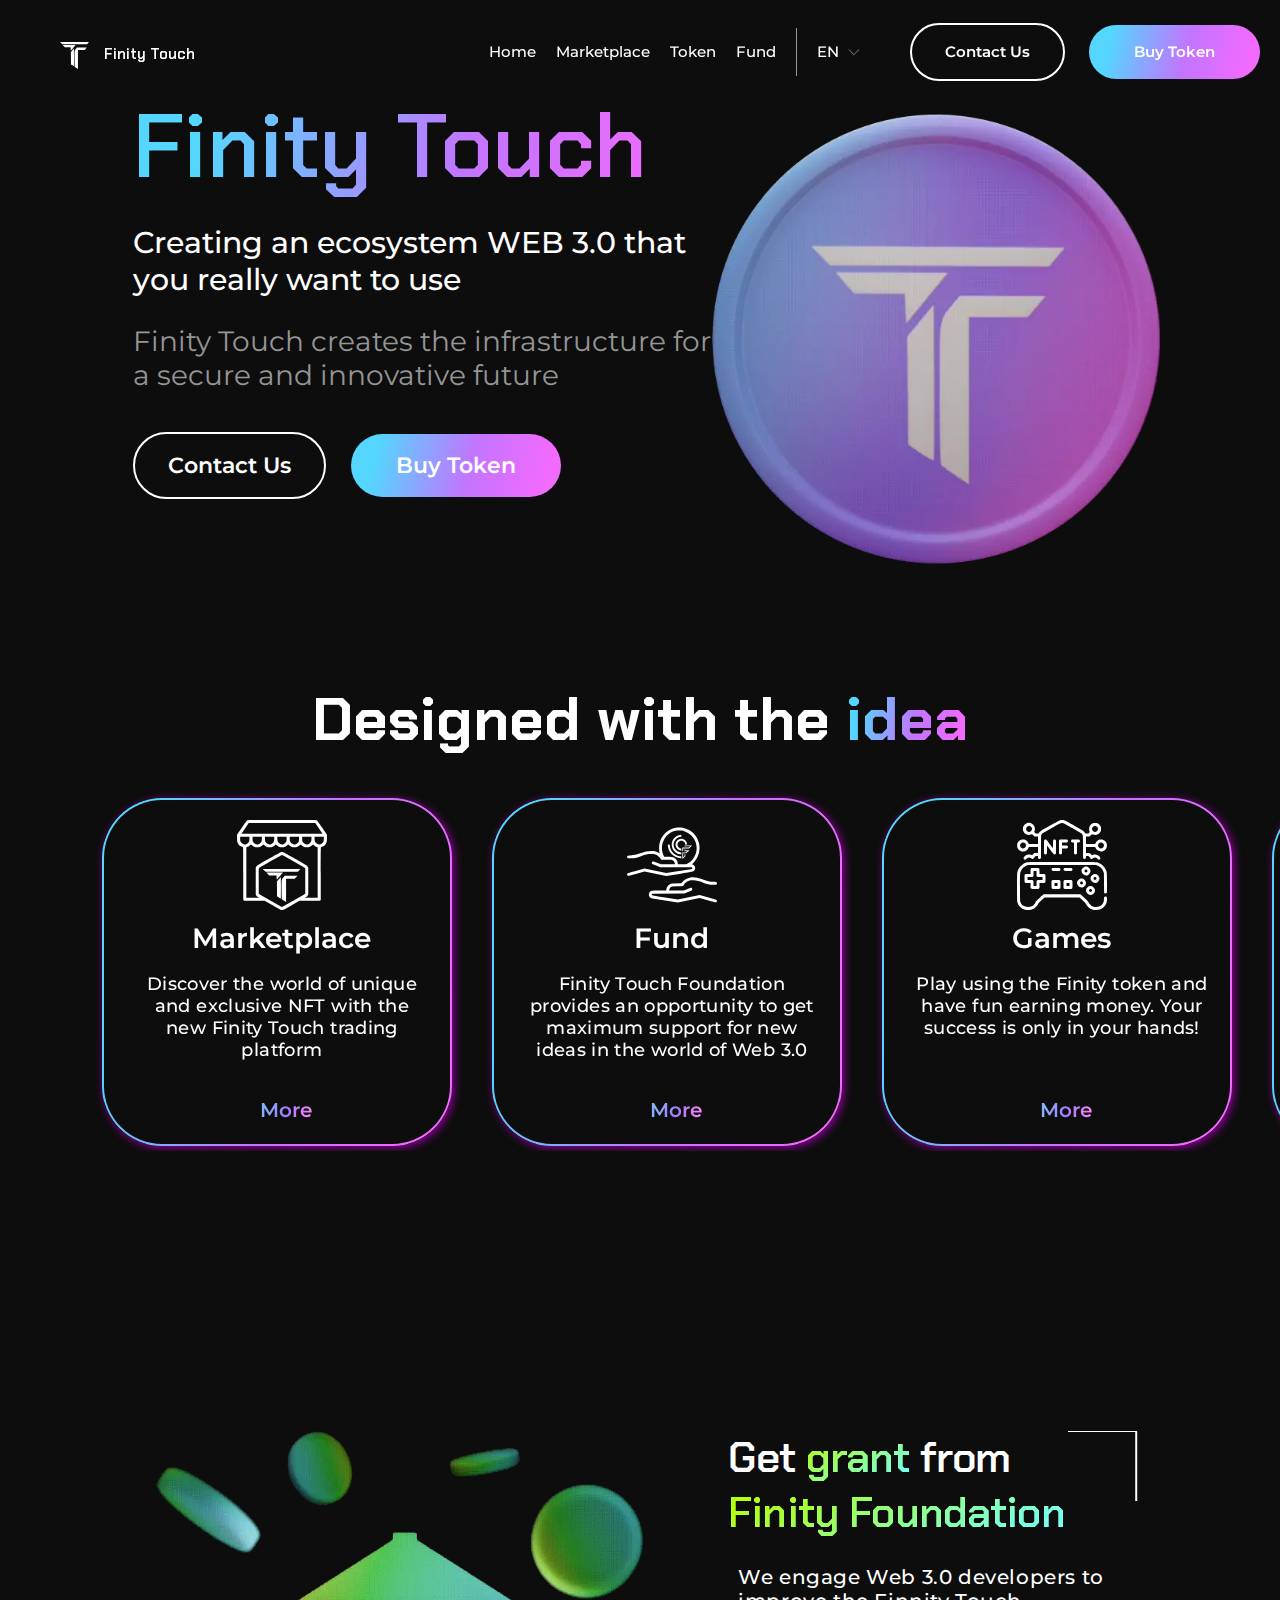
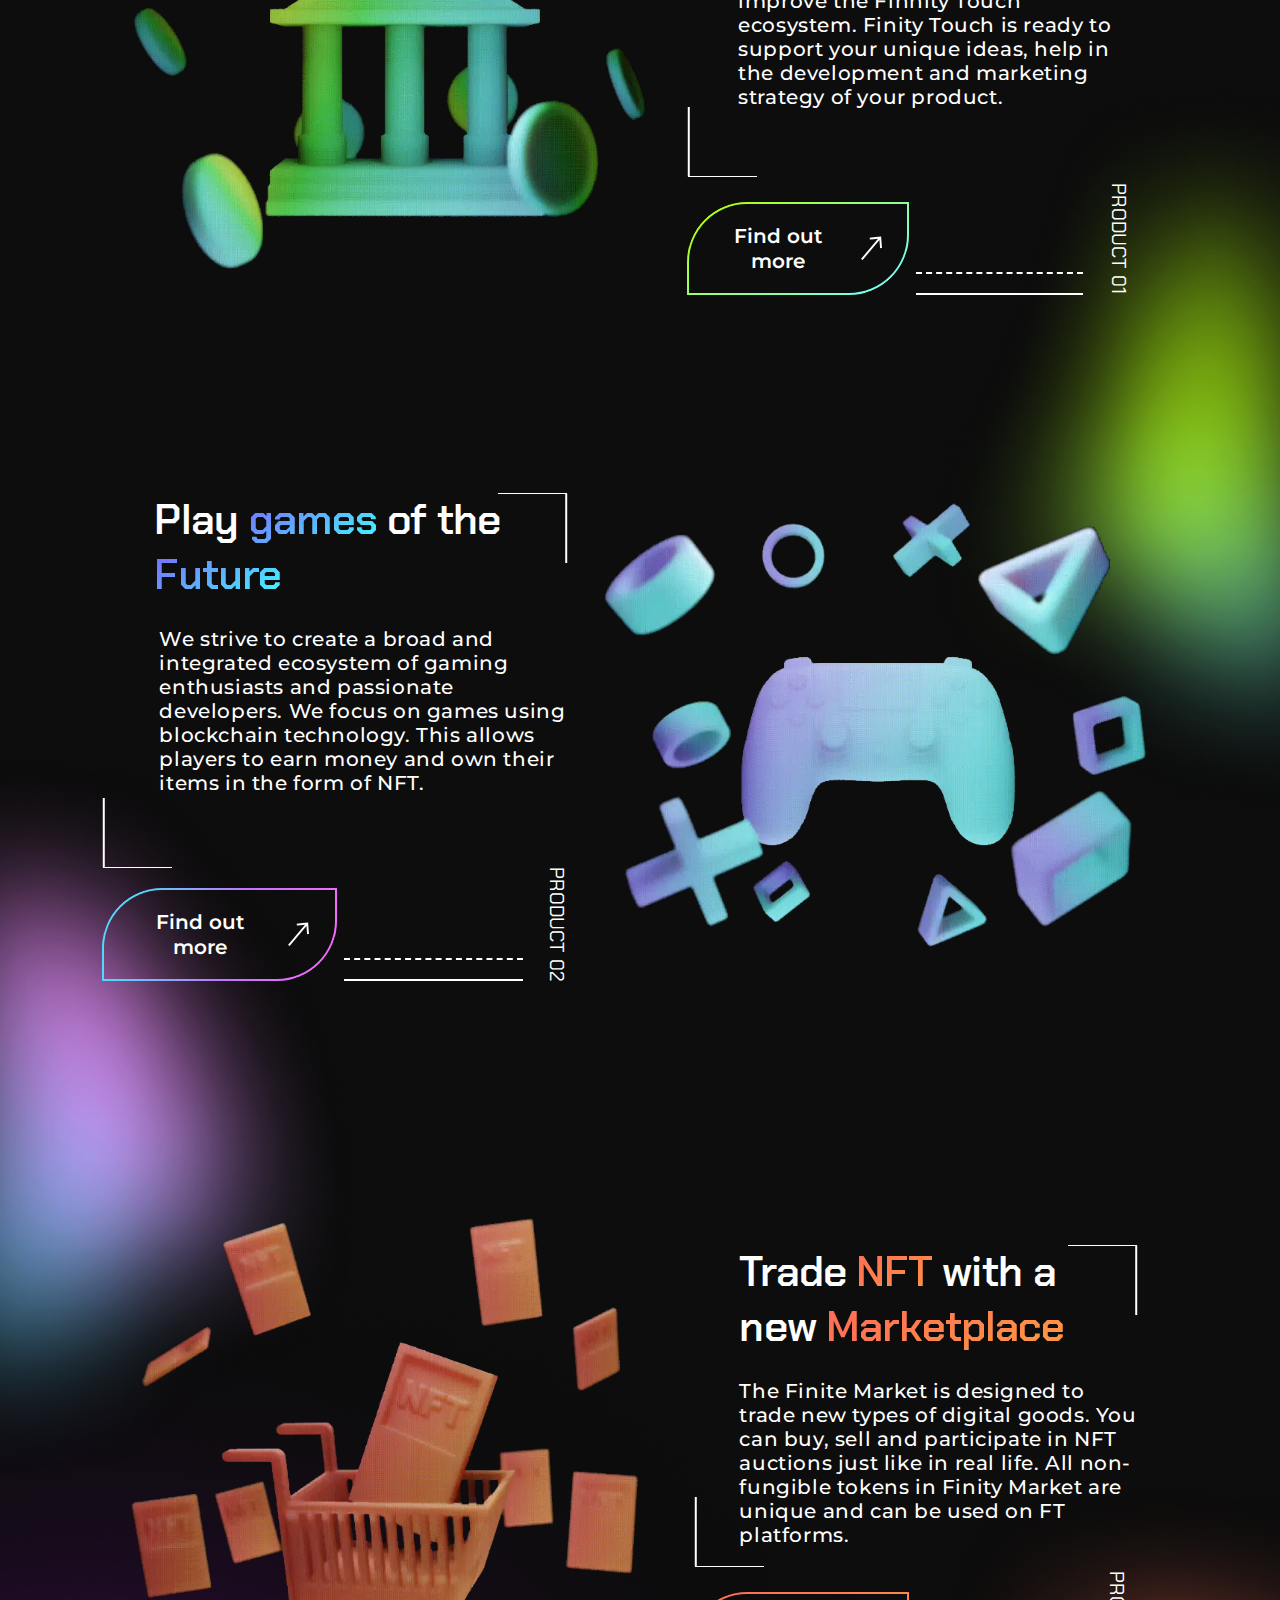
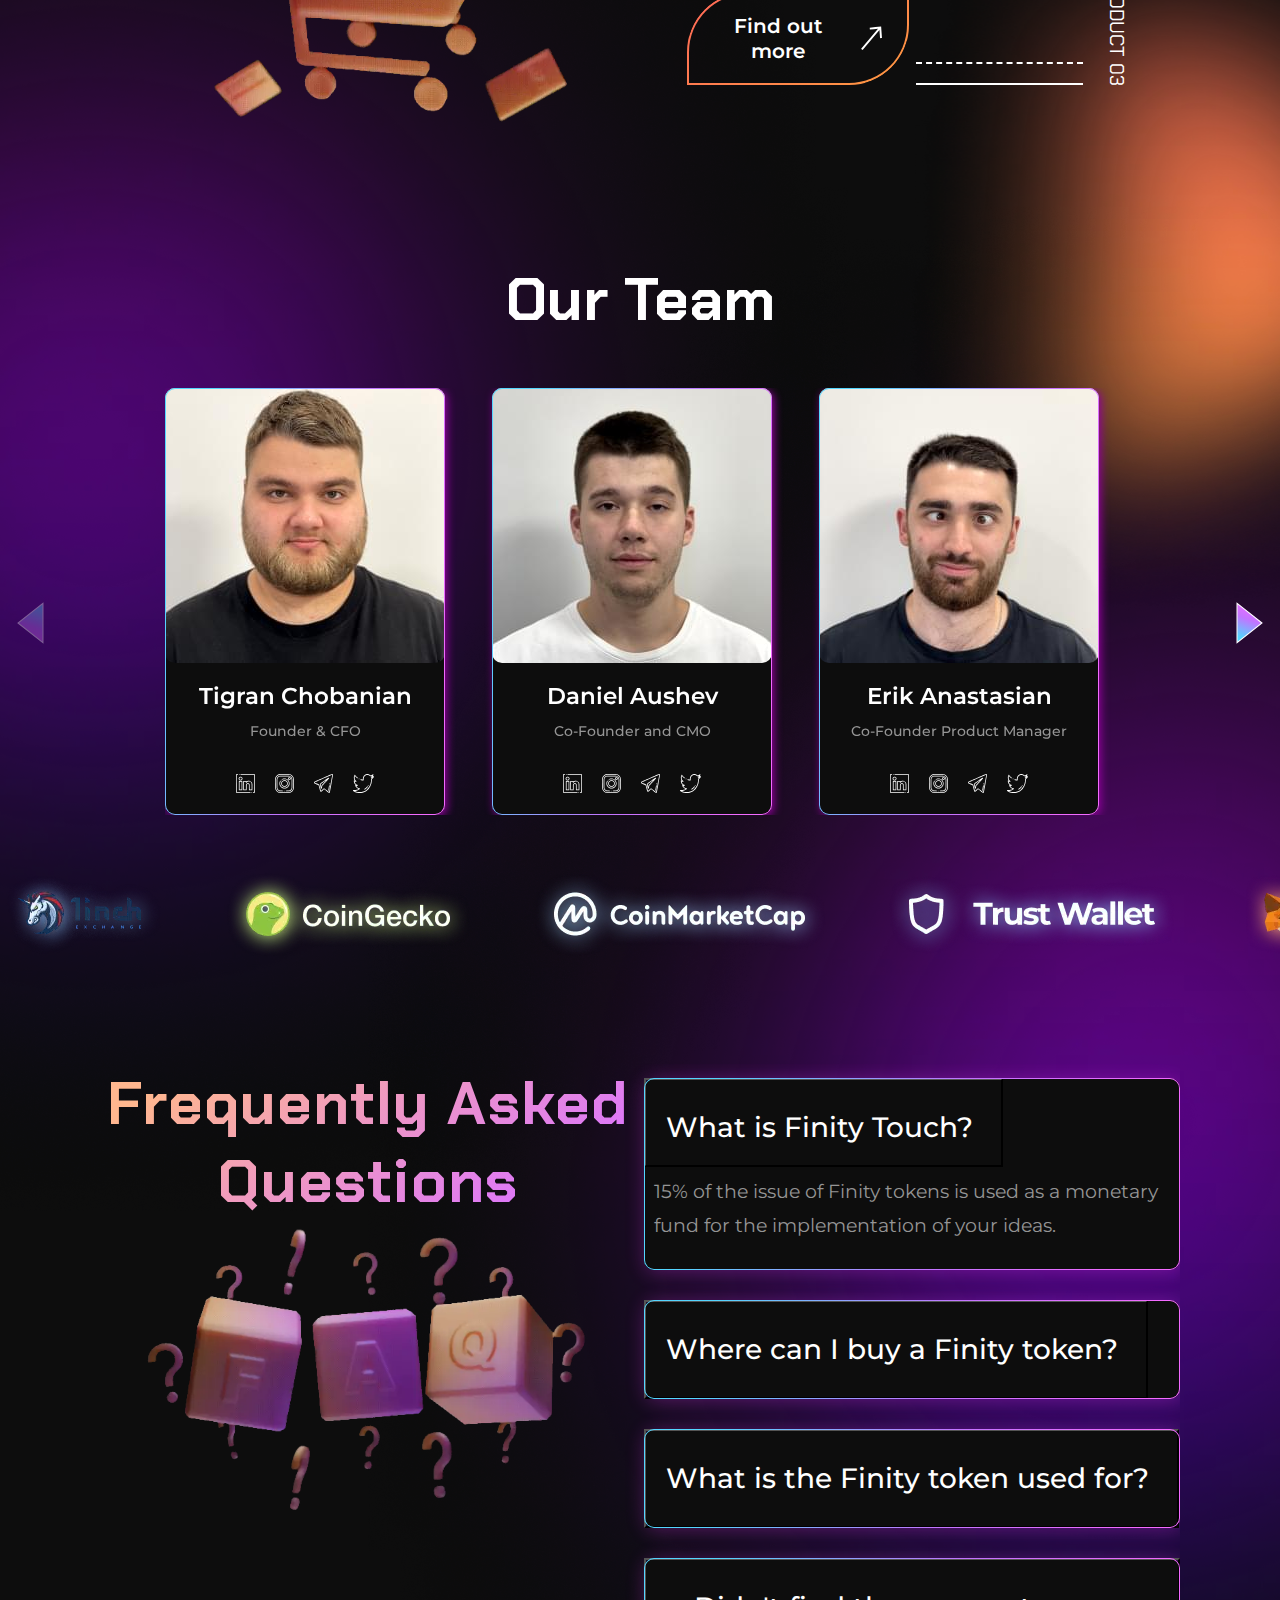
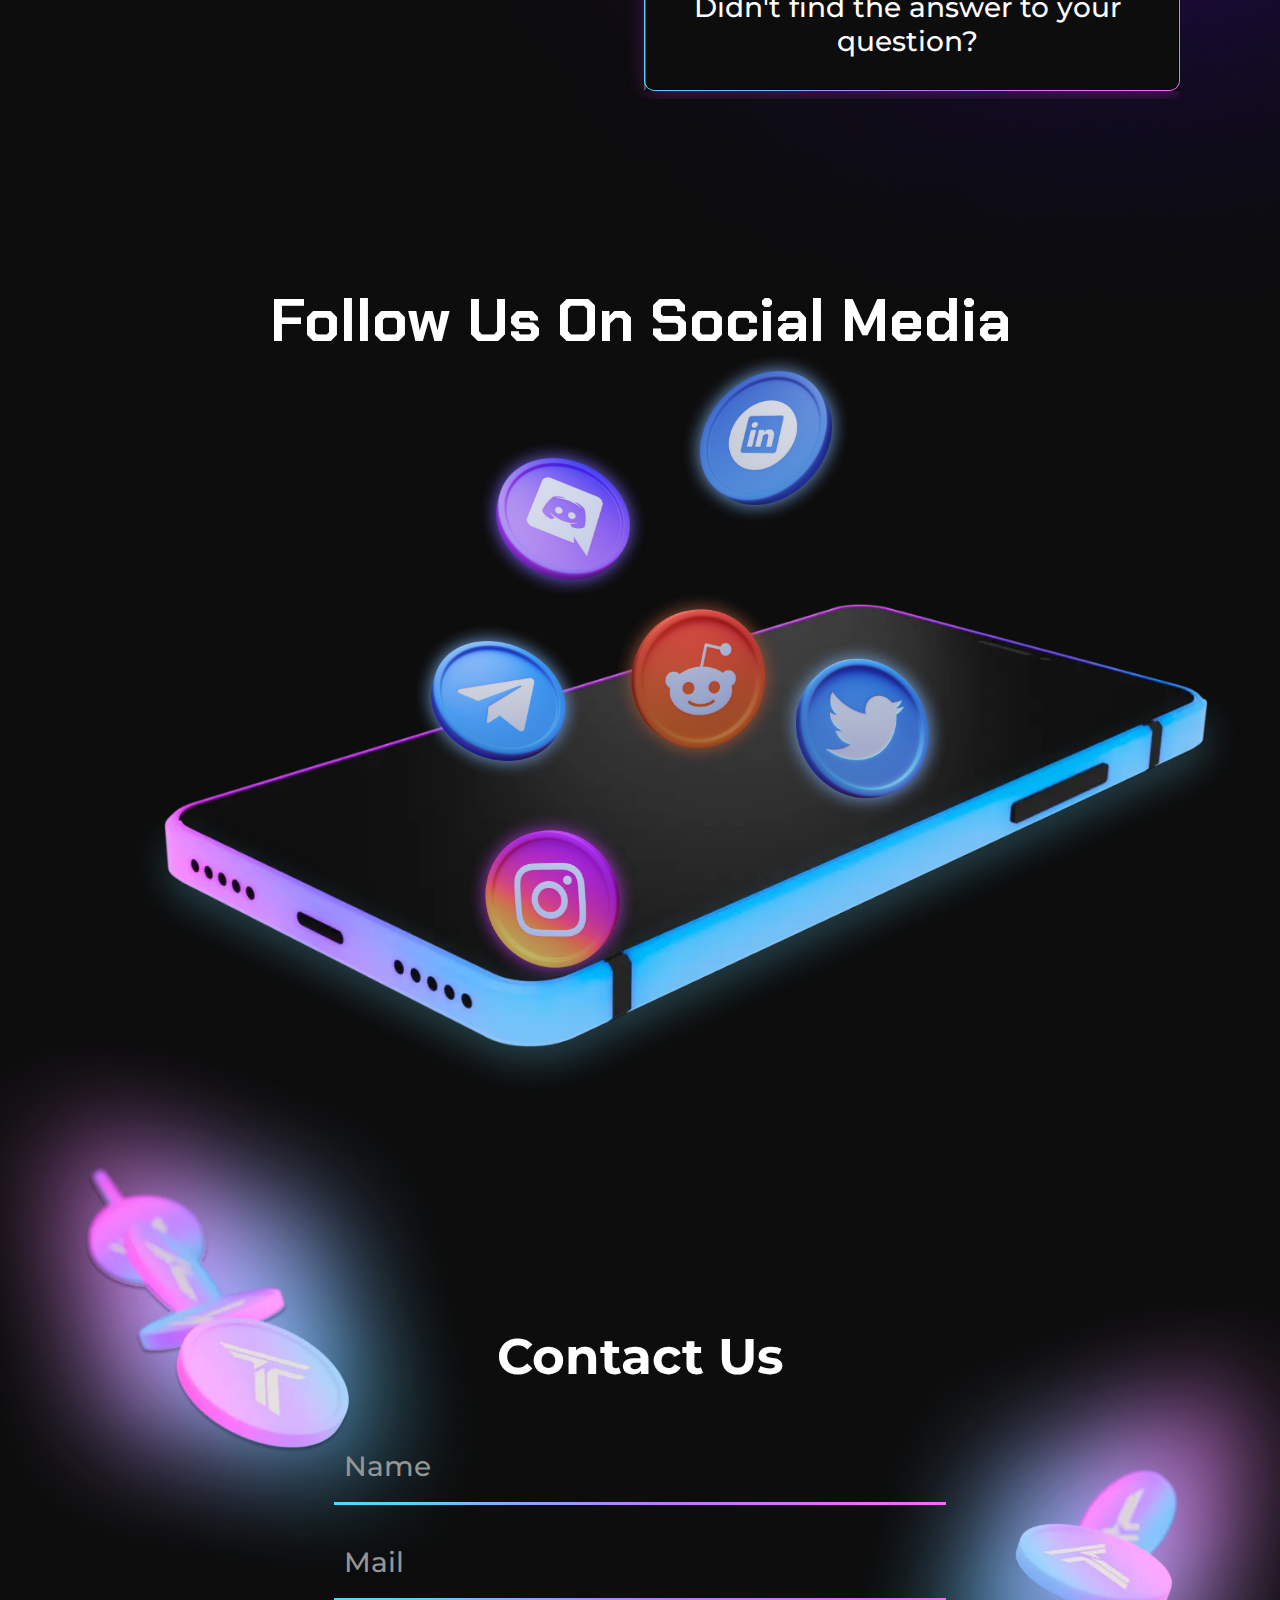
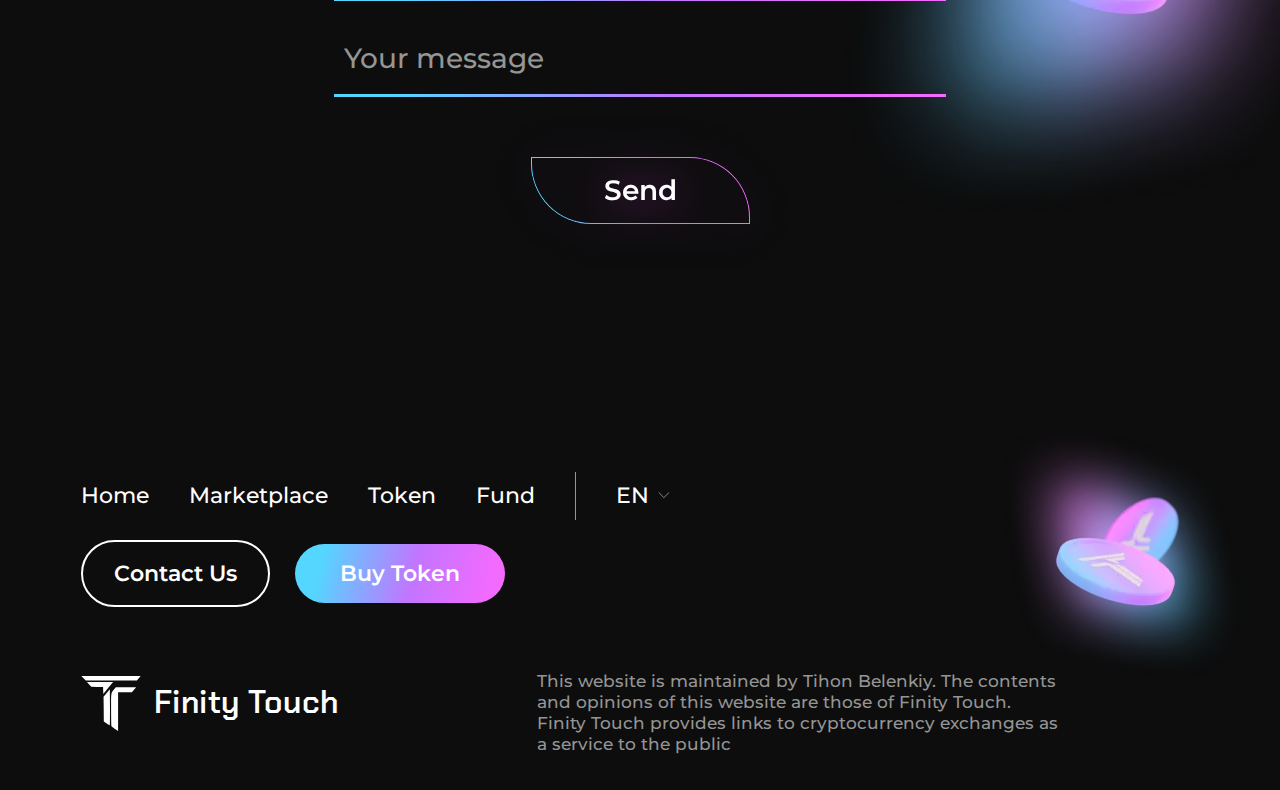
==== commit 19694202: "fix" ====
--- a/docs/index.html
+++ b/docs/index.html
@@ -8,38 +8,38 @@
     <title>Mainpage</title>
 
     <!-- bootstrap -->
-    <link href="https://cdn.jsdelivr.net/npm/bootstrap@5.2.3/dist/css/bootstrap.min.css?_v=20230406154927" rel="stylesheet"
+    <link href="https://cdn.jsdelivr.net/npm/bootstrap@5.2.3/dist/css/bootstrap.min.css?_v=20230406204758" rel="stylesheet"
         integrity="sha384-rbsA2VBKQhggwzxH7pPCaAqO46MgnOM80zW1RWuH61DGLwZJEdK2Kadq2F9CUG65" crossorigin="anonymous">
-    <script src="https://cdn.jsdelivr.net/npm/@popperjs/core@2.11.6/dist/umd/popper.min.js?_v=20230406154927"
+    <script src="https://cdn.jsdelivr.net/npm/@popperjs/core@2.11.6/dist/umd/popper.min.js?_v=20230406204758"
         integrity="sha384-oBqDVmMz9ATKxIep9tiCxS/Z9fNfEXiDAYTujMAeBAsjFuCZSmKbSSUnQlmh/jp3"
         crossorigin="anonymous"></script>
-    <script src="https://cdn.jsdelivr.net/npm/bootstrap@5.2.3/dist/js/bootstrap.min.js?_v=20230406154927"
+    <script src="https://cdn.jsdelivr.net/npm/bootstrap@5.2.3/dist/js/bootstrap.min.js?_v=20230406204758"
         integrity="sha384-cuYeSxntonz0PPNlHhBs68uyIAVpIIOZZ5JqeqvYYIcEL727kskC66kF92t6Xl2V"
         crossorigin="anonymous"></script>
 
-    <link rel="stylesheet" href="https://maxcdn.bootstrapcdn.com/bootstrap/4.0.0/css/bootstrap.min.css?_v=20230406154927"
+    <link rel="stylesheet" href="https://maxcdn.bootstrapcdn.com/bootstrap/4.0.0/css/bootstrap.min.css?_v=20230406204758"
         integrity="sha384-Gn5384xqQ1aoWXA+058RXPxPg6fy4IWvTNh0E263XmFcJlSAwiGgFAW/dAiS6JXm" crossorigin="anonymous">
 
-    <script src="https://code.jquery.com/jquery-3.6.3.slim.js?_v=20230406154927"
+    <script src="https://code.jquery.com/jquery-3.6.3.slim.js?_v=20230406204758"
         integrity="sha256-DKU1CmJ8kBuEwumaLuh9Tl/6ZB6jzGOBV/5YpNE2BWc=" crossorigin="anonymous"></script>
-    <script src="https://cdn.jsdelivr.net/npm/bootstrap@4.6.2/dist/js/bootstrap.min.js?_v=20230406154927"
+    <script src="https://cdn.jsdelivr.net/npm/bootstrap@4.6.2/dist/js/bootstrap.min.js?_v=20230406204758"
         integrity="sha384-+sLIOodYLS7CIrQpBjl+C7nPvqq+FbNUBDunl/OZv93DB7Ln/533i8e/mZXLi/P+"
         crossorigin="anonymous"></script>
-    <link rel="stylesheet" href="https://cdn.jsdelivr.net/npm/bootstrap-icons@1.10.3/font/bootstrap-icons.css?_v=20230406154927">
+    <link rel="stylesheet" href="https://cdn.jsdelivr.net/npm/bootstrap-icons@1.10.3/font/bootstrap-icons.css?_v=20230406204758">
 
 
     <!-- font -->
     <link rel="preconnect" href="https://fonts.googleapis.com">
     <link rel="preconnect" href="https://fonts.gstatic.com" crossorigin>
     <link
-        href="https://fonts.googleapis.com/css2?family=Chakra+Petch:wght@400;500;600;700&family=Montserrat:wght@400;500;600;700&display=swap&_v=20230406154927"
+        href="https://fonts.googleapis.com/css2?family=Chakra+Petch:wght@400;500;600;700&family=Montserrat:wght@400;500;600;700&display=swap&_v=20230406204758"
         rel="stylesheet">
 
 
     <!-- swiper -->
-    <link rel="stylesheet" href="https://cdn.jsdelivr.net/npm/swiper@9/swiper-bundle.min.css?_v=20230406154927" />
-
-    <link rel="stylesheet" href="styles/style.min.css?_v=20230406154927">
+    <link rel="stylesheet" href="https://cdn.jsdelivr.net/npm/swiper@9/swiper-bundle.min.css?_v=20230406204758" />
+
+    <link rel="stylesheet" href="styles/style.min.css?_v=20230406204758">
 </head>
 
 <body class="container-fluid p-0 main">
@@ -1475,9 +1475,9 @@
     </div>
 </footer>
     <!-- swiper -->
-    <script src="https://cdn.jsdelivr.net/npm/swiper@9/swiper-bundle.min.js?_v=20230406154927"></script>
-
-    <script src="scripts/main.min.js?_v=20230406154927"></script>
+    <script src="https://cdn.jsdelivr.net/npm/swiper@9/swiper-bundle.min.js?_v=20230406204758"></script>
+
+    <script src="scripts/main.min.js?_v=20230406204758"></script>
 </body>
 
 </html>--- a/docs/styles/style.min.css
+++ b/docs/styles/style.min.css
@@ -1 +1 @@
-@import url('https://fonts.googleapis.com/css2?family=Chakra+Petch:wght@400; 500;600;700&family=Montserrat:wght@400;500;600;700&display=swap');.visibility-hidden{position:absolute;width:1px;height:1px;margin:-1px;border:0;padding:0;white-space:nowrap;-webkit-clip-path:inset(100%);clip-path:inset(100%);clip:rect(0 0 0 0);overflow:hidden;outline:0;outline-offset:0;pointer-events:none}body{background-color:#0d0d0d;font-style:normal;display:-webkit-box;display:-ms-flexbox;display:flex;-ms-flex-flow:wrap;flex-flow:wrap}.contact-button{font-family:Montserrat;font-weight:600;font-size:22px;line-height:1.227;color:#fff;padding:18px 33px;background-color:transparent;border:2px solid #fff;border-radius:50px}.contact-button_active{border:none;background:-o-linear-gradient(346.41deg,#54d6ff 13.23%,#c275ff 56.28%,#f36aff 91.95%);background:linear-gradient(103.59deg,#54d6ff 13.23%,#c275ff 56.28%,#f36aff 91.95%);padding:18px 45px}.language{padding-left:40px;font-family:Montserrat;font-weight:500;font-size:22px;line-height:1.227;color:#fff;max-width:-webkit-fit-content;max-width:-moz-fit-content;max-width:fit-content;background:0 0;border:none;padding-right:0}.language__wrap{height:3em;-webkit-box-align:center;-ms-flex-align:center;align-items:center;display:-webkit-box;display:-ms-flexbox;display:flex;border-left:solid 1px #959595}.language .downarrow{margin-left:9px;width:12px}.language__menu{background-color:transparent;min-width:-webkit-fit-content;min-width:-moz-fit-content;min-width:fit-content;left:15px}.language__item{font-family:Montserrat;font-weight:500;font-size:22px;line-height:1.227;color:#fff;max-width:-webkit-fit-content;max-width:-moz-fit-content;max-width:fit-content}.language__item:focus,.language__item:hover{color:#0d0d0d}.language__item:active{background:-o-linear-gradient(346.41deg,#54d6ff 13.23%,#c275ff 56.28%,#f36aff 91.95%);background:linear-gradient(103.59deg,#54d6ff 13.23%,#c275ff 56.28%,#f36aff 91.95%)}.header{font-style:normal;background:rgba(13,13,13,.2);-webkit-backdrop-filter:blur(15px);backdrop-filter:blur(15px);z-index:20}.header__wrap{margin:23px 20px 22px 60px}.header .logo{margin-top:6px!important;font-family:"Chakra Petch";font-weight:600;font-size:36px;line-height:1.3;color:#fff}.header .logo__image{margin-right:15px}.header .logo:hover{background:-o-linear-gradient(346.41deg,#54d6ff 13.23%,#c275ff 56.28%,#f36aff 91.95%);background:linear-gradient(103.59deg,#54d6ff 13.23%,#c275ff 56.28%,#f36aff 91.95%);-webkit-background-clip:text;-webkit-text-fill-color:transparent}.header .navigation__btn{border:none;width:30px;padding:0;-webkit-box-shadow:none;box-shadow:none}.header .navigation__btn .navbar__icon{height:2px;background-color:#fff;width:100%;margin-bottom:5px;display:block}.header .navigation__btn .navbar__icon:last-child{margin-bottom:0}.header .navigation__item{margin-right:40px}.header .navigation__link{font-family:Montserrat;font-weight:500;font-size:22px;line-height:1.227;color:#fff!important}.header .navigation__link:hover{background:-o-linear-gradient(346.41deg,#54d6ff 13.23%,#c275ff 56.28%,#f36aff 91.95%);background:linear-gradient(103.59deg,#54d6ff 13.23%,#c275ff 56.28%,#f36aff 91.95%);-webkit-background-clip:text;-webkit-text-fill-color:transparent}.header__buttons{margin-left:50px}.header__buttons .contact-button:first-child{margin-right:20px}.hero{overflow:hidden;-webkit-box-ordinal-group:2;-ms-flex-order:1;order:1}.hero__wrap{margin:89px 10.157% 0 10.417%}.hero__title{font-family:"Chakra Petch";font-style:normal;font-weight:600;font-size:147px;line-height:1.299;background:-o-linear-gradient(346.41deg,#54d6ff 13.23%,#c275ff 56.28%,#f36aff 91.95%);background:linear-gradient(103.59deg,#54d6ff 13.23%,#c275ff 56.28%,#f36aff 91.95%);-webkit-background-clip:text;-webkit-text-fill-color:transparent;background-clip:text;text-fill-color:transparent;margin-bottom:19px}.hero__text{font-family:Montserrat;font-style:normal;font-weight:500;font-size:48px;line-height:1.229;color:#fff;margin-bottom:25px}.hero__sub-text{font-family:Montserrat;font-style:normal;font-weight:400;font-size:37px;line-height:1.216;color:#959595;margin-bottom:40px}.hero__buttons .contact-button:first-child{margin-right:20px}.section__title{font-family:"Chakra Petch";font-weight:700;font-size:60px;line-height:1.3;text-align:center;color:#fff}.section__title_accent{background:-o-linear-gradient(346.41deg,#54d6ff 13.23%,#c275ff 56.28%,#f36aff 91.95%);background:linear-gradient(103.59deg,#54d6ff 13.23%,#c275ff 56.28%,#f36aff 91.95%);-webkit-background-clip:text;-webkit-text-fill-color:transparent;background-clip:text;text-fill-color:transparent}.ideas{overflow:hidden;-webkit-box-ordinal-group:3;-ms-flex-order:2;order:2}.ideas__wrap{margin-top:91px}.ideas__swiper{padding-left:40px!important;width:-webkit-fit-content;width:-moz-fit-content;width:fit-content;padding-top:40px;padding-bottom:5px}.ideas .swiper-slide{width:-webkit-fit-content!important;width:-moz-fit-content!important;width:fit-content!important}.ideas__item{text-align:center;padding:22px 21px 23.5px 30px;background:0 0;-webkit-box-shadow:2px 2px 9px #91009d;box-shadow:2px 2px 9px #91009d;border-radius:60px;width:350px;height:348px}.ideas__item::before{border:2px solid;content:"";position:absolute;top:0;left:0;right:0;bottom:0;border-radius:60px;-webkit-mask:-webkit-gradient(linear,left top,left bottom,color-stop(0,#fff)) padding-box,-webkit-gradient(linear,left top,left bottom,color-stop(0,#fff));-webkit-mask:linear-gradient(#fff 0 0) padding-box,linear-gradient(#fff 0 0);-webkit-mask-composite:destination-out;-o-border-image:-o-linear-gradient(346.41deg,#54d6ff 13.23%,#c275ff 56.28%,#f36aff 91.95%) 1;border-image:linear-gradient(103.59deg,#54d6ff 13.23%,#c275ff 56.28%,#f36aff 91.95%) 1;background:-o-linear-gradient(346.41deg,#54d6ff 13.23%,#c275ff 56.28%,#f36aff 91.95%);background:linear-gradient(103.59deg,#54d6ff 13.23%,#c275ff 56.28%,#f36aff 91.95%)}.ideas .section__title{margin-bottom:0;padding-left:606px;padding-right:659px}.ideas__icon{margin-bottom:11px}.ideas__caption{font-family:Montserrat;font-weight:600;font-size:28px;line-height:1.214;text-align:center;color:#fff;margin-bottom:18px}.ideas__text{font-family:Montserrat;font-weight:500;font-size:18px;line-height:1.222;text-align:center;letter-spacing:.02em;color:#fff;margin-bottom:35px}.ideas .more-btn{font-family:Montserrat;font-weight:600;font-size:20px;line-height:1.2;background:-o-linear-gradient(346.41deg,#86affe 13.23%,#a57aff 53.2%,#fb84ff 91.95%);background:linear-gradient(103.59deg,#86affe 13.23%,#a57aff 53.2%,#fb84ff 91.95%);-webkit-background-clip:text;-webkit-text-fill-color:transparent;background-clip:text;text-fill-color:transparent;position:absolute;bottom:24px;left:45%;width:-webkit-fit-content;width:-moz-fit-content;width:fit-content}.works{-webkit-box-ordinal-group:4;-ms-flex-order:3;order:3}.works__wrap{margin:218px 8.022% 0 9.12%;overflow:hidden}.works__item{margin-right:40px;-webkit-box-align:center;-ms-flex-align:center;align-items:center;-webkit-box-pack:justify;-ms-flex-pack:justify;justify-content:space-between}.works__item .spots__img{position:absolute;width:377px;height:765px;right:0;padding:0}.works__item:nth-child(2){margin-top:86px;margin-bottom:140px;margin-left:39px;margin-right:0}.works__item:nth-child(2) .spots__img{left:0}.works__item:nth-child(2) .works__second-col{padding-left:52px}.works__item:nth-child(2) .works__second-col::before{top:-5px;right:16px}.works__item:nth-child(2) .works__second-col::after{bottom:-5px}.works__item:nth-child(2) .works__text{padding-right:10px!important;margin-left:5px}.works__item:last-child{-webkit-box-pack:center;-ms-flex-pack:center;justify-content:center}.works__item:last-child .works__text{padding:0}.works__item:last-child .works__second-col{padding-left:42px;padding-bottom:85px}.works__item:last-child .works__second-col::after{left:7px}.works__item:last-child .works__caption{margin-left:10px}.works__second-wrap{max-width:745px}.works__second-col{padding-left:calc(1.425rem + 1.4vw);padding-right:0;padding-bottom:68px;position:relative}.works__second-col::after{content:"";display:block;width:70px;height:70px;position:absolute;left:0;bottom:0;background:url(../img/corner.svg);background-repeat:no-repeat}.works__second-col::before{content:"";display:block;width:70px;height:70px;position:absolute;top:0;right:5px;background:url(../img/corner.svg);-webkit-transform:rotate(180deg);-ms-transform:rotate(180deg);transform:rotate(180deg);background-repeat:no-repeat}.works__caption{font-family:"Chakra Petch";font-weight:600;font-size:calc(1.65625rem + 3.25vw);line-height:1.294;letter-spacing:-.02em;color:#fff;margin-bottom:25px}.works__caption .green{background:-o-linear-gradient(301.29deg,#b2ff0f 10.47%,#76ffef 88.29%);background:linear-gradient(148.71deg,#b2ff0f 10.47%,#76ffef 88.29%);-webkit-background-clip:text;-webkit-text-fill-color:transparent;background-clip:text;text-fill-color:transparent}.works__caption .blue{background:-o-linear-gradient(304.46deg,#7673ff 10.4%,#42f4ff 92.38%);background:linear-gradient(145.54deg,#7673ff 10.4%,#42f4ff 92.38%);-webkit-background-clip:text;-webkit-text-fill-color:transparent;background-clip:text;text-fill-color:transparent}.works__caption .orange{background:-o-linear-gradient(305.34deg,#ff6c56 6.96%,#ff9344 88.16%);background:linear-gradient(144.66deg,#ff6c56 6.96%,#ff9344 88.16%);-webkit-background-clip:text;-webkit-text-fill-color:transparent;background-clip:text;text-fill-color:transparent}.works__text{font-family:Montserrat;font-style:normal;font-weight:500;font-size:25px;line-height:1.2;letter-spacing:.03em;color:#fff;margin-bottom:0;margin-left:10px;padding-right:21px}.works .find-button{max-width:-webkit-fit-content;max-width:-moz-fit-content;max-width:fit-content;font-family:Montserrat;font-weight:600;font-size:calc(1.29375rem + .35vw);line-height:1.22;color:#fff;background-color:transparent;display:-webkit-box;display:-ms-flexbox;display:flex;-webkit-box-orient:horizontal;-webkit-box-direction:normal;-ms-flex-direction:row;flex-direction:row;-webkit-box-pack:center;-ms-flex-pack:center;justify-content:center;-webkit-box-align:center;-ms-flex-align:center;align-items:center;padding:22px 27.7px;border:none}.works .find-button::before{border:2px solid;content:"";position:absolute;top:0;left:0;right:0;bottom:0;border-radius:60px 0;-webkit-mask:-webkit-gradient(linear,left top,left bottom,color-stop(0,#fff)) padding-box,-webkit-gradient(linear,left top,left bottom,color-stop(0,#fff));-webkit-mask:linear-gradient(#fff 0 0) padding-box,linear-gradient(#fff 0 0);-webkit-mask-composite:destination-out}.works .find-button.green.find-button::before{-o-border-image:-o-linear-gradient(301.29deg,#b2ff0f 10.47%,#76ffef 88.29%) 1;border-image:linear-gradient(148.71deg,#b2ff0f 10.47%,#76ffef 88.29%) 1;background:-o-linear-gradient(301.29deg,#b2ff0f 10.47%,#76ffef 88.29%);background:linear-gradient(148.71deg,#b2ff0f 10.47%,#76ffef 88.29%)}.works .find-button.blue.find-button::before{-o-border-image:-o-linear-gradient(346.41deg,#54d6ff 13.23%,#c275ff 56.28%,#f36aff 91.95%) 1;border-image:linear-gradient(103.59deg,#54d6ff 13.23%,#c275ff 56.28%,#f36aff 91.95%) 1;background:-o-linear-gradient(346.41deg,#54d6ff 13.23%,#c275ff 56.28%,#f36aff 91.95%);background:linear-gradient(103.59deg,#54d6ff 13.23%,#c275ff 56.28%,#f36aff 91.95%)}.works .find-button.orange.find-button::before{-o-border-image:-o-linear-gradient(305.34deg,#ff6c56 6.96%,#ff9344 88.16%) 1;border-image:linear-gradient(144.66deg,#ff6c56 6.96%,#ff9344 88.16%) 1;background:-o-linear-gradient(305.34deg,#ff6c56 6.96%,#ff9344 88.16%);background:linear-gradient(144.66deg,#ff6c56 6.96%,#ff9344 88.16%)}.works .find-button__img{margin-left:19px}.works .image-wrap{max-width:calc(6.15rem + 39.2vw)}.works__footer{margin-top:25px;position:relative}.works__footer .lines{margin-left:7px;height:23px;max-width:53.7%;border-bottom:solid 2px #fff;border-top:dashed 2px #fff;margin-right:55px!important}.works__sub-text{font-family:"Chakra Petch";font-style:normal;font-weight:400;font-size:19px;line-height:180%;color:#fff;-webkit-transform:rotate(90deg);-ms-transform:rotate(90deg);transform:rotate(90deg);margin:0;position:absolute;right:-35px;bottom:40px}.socials{display:-webkit-box;display:-ms-flexbox;display:flex;list-style:none;padding:0;gap:20px}.team{-webkit-box-ordinal-group:5;-ms-flex-order:4;order:4;position:relative}.team__wrap{margin-top:101px}.team__spot{position:absolute;pointer-events:none;z-index:-1}.team__spot_l{top:-500px}.team__spot_r{right:0}.team .section__title{margin-bottom:50px}.team__carusel{display:-webkit-box;display:-ms-flexbox;display:flex;-ms-flex-wrap:wrap;flex-wrap:wrap;width:1261px;margin-left:auto;margin-right:auto}.team__carusel .team__list{display:-webkit-box;display:-ms-flexbox;display:flex;-ms-flex-wrap:wrap;flex-wrap:wrap}.team__carusel .team__item{margin-right:47px}.team__carusel .team__item:nth-child(4n){margin-right:0}.team__carusel .team__item:nth-child(n+5){margin-top:40px}.team__carusel_row{margin-top:40px}.team__slider{padding:0;width:1261px}.team__slider_wrap{display:none}.team__list{list-style:none;padding:0;margin-bottom:0}.team .swiper-button-next,.team .swiper-button-prev{content:url(../img/swiper-button.svg);top:55%}.team .swiper-button-prev{-webkit-transform:rotate(180deg);-ms-transform:rotate(180deg);transform:rotate(180deg);right:auto;left:17px}.team .swiper-button-next{left:auto;right:17px}.team__item{height:calc((100% - 30px)/ 2)}.team .worker{max-width:-webkit-fit-content;max-width:-moz-fit-content;max-width:fit-content;background:#0d0d0d;-webkit-box-shadow:2px 2px 9px #91009d;box-shadow:2px 2px 9px #91009d;background-clip:padding-box;border-radius:10px;padding-bottom:20px}.team .worker::before{border:1px solid;content:"";position:absolute;top:0;left:0;right:0;bottom:0;border-radius:10px;-o-border-image:-o-linear-gradient(346.41deg,#54d6ff 13.23%,#c275ff 56.28%,#f36aff 91.95%) 1;border-image:linear-gradient(103.59deg,#54d6ff 13.23%,#c275ff 56.28%,#f36aff 91.95%) 1;background:-o-linear-gradient(346.41deg,#54d6ff 13.23%,#c275ff 56.28%,#f36aff 91.95%);background:linear-gradient(103.59deg,#54d6ff 13.23%,#c275ff 56.28%,#f36aff 91.95%);-webkit-mask:-webkit-gradient(linear,left top,left bottom,color-stop(0,#fff)) padding-box,-webkit-gradient(linear,left top,left bottom,color-stop(0,#fff));-webkit-mask:linear-gradient(#fff 0 0) padding-box,linear-gradient(#fff 0 0);-webkit-mask-composite:destination-out}.team .worker__img{margin-bottom:18.5px;width:100%;border-radius:inherit}.team .worker__name{font-family:Montserrat;font-style:normal;font-weight:600;font-size:23px;line-height:1.217;text-align:center;color:#fff;margin-bottom:13px}.team .worker__position{font-family:Montserrat;font-style:normal;font-weight:500;font-size:14px;line-height:1.214;text-align:center;color:#959595;margin-bottom:31px}.team .socials{margin-right:auto;margin-left:auto;max-width:-webkit-fit-content;max-width:-moz-fit-content;max-width:fit-content;margin-bottom:0;position:relative;z-index:10}.team .socials__icon{width:19px;height:19px}.team .more__button{margin-left:auto;margin-right:auto;font-family:Montserrat;font-style:normal;font-weight:600;font-size:22px;line-height:1.227;color:#fff;background-color:transparent;padding:18px 25px;margin-top:75px;border:2px solid #fff;border-radius:50px 0}.team .more__img{margin-left:7px}.partners{-webkit-box-ordinal-group:6;-ms-flex-order:5;order:5}.partners__wrap{margin-top:51px}.partners .swiper-wrapper{max-width:300px}.partners__item{width:-webkit-fit-content!important;width:-moz-fit-content!important;width:fit-content!important}.main .faq{-webkit-box-ordinal-group:7;-ms-flex-order:6;order:6}.faq__wrap{margin-top:160px;margin-right:200px;margin-left:200px;overflow:hidden}.faq__first-col{max-width:-webkit-min-content;max-width:-moz-min-content;max-width:min-content}.faq__img{margin-top:-17px}.faq .section__title{background:-o-linear-gradient(306.15deg,#ffb78f 11.79%,#db73ff 85.69%);background:linear-gradient(143.85deg,#ffb78f 11.79%,#db73ff 85.69%);-webkit-background-clip:text;-webkit-text-fill-color:transparent;background-clip:text;text-fill-color:transparent;font-family:"Chakra Petch";font-weight:700;font-size:60px;line-height:78px;text-align:center;letter-spacing:.02em}.faq__accordion{position:inherit;margin-top:14px;margin-left:7px}.faq .accordion-item{background:#0d0d0d;-webkit-box-shadow:2px 2px 20px rgba(239,57,255,.3);box-shadow:2px 2px 20px rgba(239,57,255,.3);border-radius:10px;margin-bottom:30px;background-clip:padding-box;position:relative;border-radius:10px}.faq .accordion-item::before{border:1px solid;content:"";position:absolute;top:0;left:0;right:0;bottom:0;border-radius:10px;-o-border-image:-o-linear-gradient(346.41deg,#54d6ff 13.23%,#c275ff 56.28%,#f36aff 91.95%) 1;border-image:linear-gradient(103.59deg,#54d6ff 13.23%,#c275ff 56.28%,#f36aff 91.95%) 1;background:-o-linear-gradient(346.41deg,#54d6ff 13.23%,#c275ff 56.28%,#f36aff 91.95%);background:linear-gradient(103.59deg,#54d6ff 13.23%,#c275ff 56.28%,#f36aff 91.95%);-webkit-mask:-webkit-gradient(linear,left top,left bottom,color-stop(0,#fff)) padding-box,-webkit-gradient(linear,left top,left bottom,color-stop(0,#fff));-webkit-mask:linear-gradient(#fff 0 0) padding-box,linear-gradient(#fff 0 0);-webkit-mask-composite:destination-out}.faq .accordion-item:nth-child(4){margin-bottom:0}.faq .accordion-header{padding:0}.faq .accordion-button{font-family:Montserrat;font-style:normal;font-weight:500;font-size:28px;line-height:1.214;color:#fff;background-color:transparent;-webkit-box-shadow:none;box-shadow:none;padding:30px 28px 31px 20px}.faq .accordion-body{font-family:Montserrat;font-style:normal;font-weight:400;font-size:19px;line-height:180%;color:#959595;padding:0 18px 27px 10px}.faq .accordion-button.collapsed::after{background:url(../img/plus.svg);width:21px;height:21px}.faq .accordion-button:not(.collapsed){padding-bottom:21px!important}.follow{-webkit-box-ordinal-group:8;-ms-flex-order:7;order:7}.follow__wrap{margin-top:182px;overflow:hidden}.follow .section__title{margin-bottom:106px}.follow .socials{position:relative;padding-bottom:60px;left:45px;margin-top:19.12%;margin-left:9.3%;margin-right:9.3%}.follow .socials__base{position:absolute;z-index:1;max-width:-webkit-fill-available}.follow .socials__mask{position:relative;top:83px;left:-50px;z-index:10;pointer-events:none;max-width:108%;top:16%;left:-3.8%}.follow .socials__list{position:absolute;left:0;top:0;width:100%;height:100%}.follow .socials__list a{position:relative;position:initial}.follow .socials__item{position:absolute;z-index:9;width:16.76%}.follow .socials__item:hover{-webkit-animation:rotetesocial 1.5s ease-in infinite;animation:rotetesocial 1.5s ease-in infinite;z-index:11}.follow .socials__item_inst{left:28.1%;top:42.5%;left:24%;top:48%}.follow .socials__item_telegram{left:22.7%;top:4.5%}.follow .socials__item_discord{left:29.3%;top:-33.3%;left:25.5%;top:-37.5%}.follow .socials__item_reddit{left:41.9%;top:-2.5%;left:40.5%;top:-3%}.follow .socials__item_linkedin{left:48.5%;top:-50.9%;left:48%;top:-57%}.follow .socials__item_twitter{left:58%;top:7.5%;left:59.23%;top:9%}.follow .socials__list{left:25px;top:-20px}@-webkit-keyframes rotetesocial{0%,7%{-webkit-transform:rotateZ(0);transform:rotateZ(0)}15%{-webkit-transform:rotateZ(-13deg);transform:rotateZ(-13deg)}20%{-webkit-transform:rotateZ(9deg);transform:rotateZ(9deg)}25%{-webkit-transform:rotateZ(-10deg);transform:rotateZ(-10deg)}30%{-webkit-transform:rotateZ(7deg);transform:rotateZ(7deg)}35%{-webkit-transform:rotateZ(-2deg);transform:rotateZ(-2deg)}100%,40%{-webkit-transform:rotateZ(0);transform:rotateZ(0)}}@keyframes rotetesocial{0%,7%{-webkit-transform:rotateZ(0);transform:rotateZ(0)}15%{-webkit-transform:rotateZ(-13deg);transform:rotateZ(-13deg)}20%{-webkit-transform:rotateZ(9deg);transform:rotateZ(9deg)}25%{-webkit-transform:rotateZ(-10deg);transform:rotateZ(-10deg)}30%{-webkit-transform:rotateZ(7deg);transform:rotateZ(7deg)}35%{-webkit-transform:rotateZ(-2deg);transform:rotateZ(-2deg)}100%,40%{-webkit-transform:rotateZ(0);transform:rotateZ(0)}}.main .contact{-webkit-box-ordinal-group:9;-ms-flex-order:8;order:8}.contact__wrap{margin-top:230px;position:relative;margin-bottom:212px}.contact .section__title{margin-bottom:22px;font-family:Montserrat;font-weight:700;font-size:50px;line-height:61px;margin-right:32.5%;margin-left:35.685%}.contact__form{width:612px;margin-right:32.5%;margin-left:35.685%}.contact__control{background-color:transparent;border:none;padding:41px 0 18px 10px;border-bottom:solid 3px transparent;-o-border-image:-o-linear-gradient(346.41deg,#54d6ff 13.23%,#c275ff 56.28%,#f36aff 91.95%);border-image:linear-gradient(103.59deg,#54d6ff 13.23%,#c275ff 56.28%,#f36aff 91.95%);border-image-slice:1;width:100%;font-family:Montserrat;font-style:normal;font-weight:500;font-size:28px;line-height:1.21;color:#fff}.contact__control:focus{background-color:transparent;-webkit-box-shadow:none;box-shadow:none;color:#fff!important}.contact__control::-webkit-input-placeholder{font-family:Montserrat;font-style:normal;font-weight:500;font-size:28px;line-height:1.21;color:#959595}.contact__control::-moz-placeholder{font-family:Montserrat;font-style:normal;font-weight:500;font-size:28px;line-height:1.21;color:#959595}.contact__control:-ms-input-placeholder{font-family:Montserrat;font-style:normal;font-weight:500;font-size:28px;line-height:1.21;color:#959595}.contact__control::-ms-input-placeholder{font-family:Montserrat;font-style:normal;font-weight:500;font-size:28px;line-height:1.21;color:#959595}.contact__control::placeholder{font-family:Montserrat;font-style:normal;font-weight:500;font-size:28px;line-height:1.21;color:#959595}.contact .send-btn{font-family:Montserrat;font-style:normal;font-weight:600;font-size:28px;line-height:1.21;color:#fff;padding:17px 73px 16px;margin-top:60px;-webkit-filter:drop-shadow(2px 2px 20px rgba(239, 57, 255, .5));filter:drop-shadow(2px 2px 20px rgba(239, 57, 255, .5));border:none;background-color:transparent;background-clip:padding-box}.contact .send-btn::before{border:1px solid;content:"";position:absolute;top:0;left:0;right:0;bottom:0;border-radius:0 60px;-o-border-image:-o-linear-gradient(346.41deg,#54d6ff 13.23%,#c275ff 56.28%,#f36aff 91.95%) 1;border-image:linear-gradient(103.59deg,#54d6ff 13.23%,#c275ff 56.28%,#f36aff 91.95%) 1;background:-o-linear-gradient(346.41deg,#54d6ff 13.23%,#c275ff 56.28%,#f36aff 91.95%);background:linear-gradient(103.59deg,#54d6ff 13.23%,#c275ff 56.28%,#f36aff 91.95%);-webkit-mask:-webkit-gradient(linear,left top,left bottom,color-stop(0,#fff)) padding-box,-webkit-gradient(linear,left top,left bottom,color-stop(0,#fff));-webkit-mask:linear-gradient(#fff 0 0) padding-box,linear-gradient(#fff 0 0);-webkit-mask-composite:destination-out}.contact__image{position:absolute;left:0;top:-56.8%;z-index:-1;width:39.531%}.contact__image_r{position:absolute;right:0;top:-13%;z-index:-1;width:35.8854%}.footer{-webkit-box-ordinal-group:101;-ms-flex-order:100;order:100;position:relative}.footer__wrap{margin:36px 17.187% 35px 6.354%}.footer__first-row{-ms-flex-wrap:wrap;flex-wrap:wrap}.footer .navigation{-webkit-box-ordinal-group:2;-ms-flex-order:1;order:1}.footer .navigation__item{margin-right:40px}.footer .navigation__link{font-family:Montserrat;font-weight:500;font-size:22px;line-height:1.227;color:#fff!important}.footer .navigation__link:hover{background:-o-linear-gradient(346.41deg,#54d6ff 13.23%,#c275ff 56.28%,#f36aff 91.95%);background:linear-gradient(103.59deg,#54d6ff 13.23%,#c275ff 56.28%,#f36aff 91.95%);-webkit-background-clip:text;-webkit-text-fill-color:transparent}.footer .logo{-webkit-box-ordinal-group:4;-ms-flex-order:3;order:3;margin-top:45px!important;font-family:"Chakra Petch";font-weight:600;font-size:31.5215px;line-height:1.3;color:#fff}.footer .logo__image{width:60px;height:55px;margin-right:13px}.footer .logo:hover{background:-o-linear-gradient(346.41deg,#54d6ff 13.23%,#c275ff 56.28%,#f36aff 91.95%);background:linear-gradient(103.59deg,#54d6ff 13.23%,#c275ff 56.28%,#f36aff 91.95%);-webkit-background-clip:text;-webkit-text-fill-color:transparent}.footer__second-row{margin-top:48px;-webkit-box-align:end;-ms-flex-align:end;align-items:flex-end}.footer__text{-webkit-box-ordinal-group:5;-ms-flex-order:4;order:4;font-family:Montserrat;font-style:normal;font-weight:500;font-size:17px;line-height:1.235;margin-bottom:0;margin-left:calc(1.425rem + 1.4vw);width:calc(7.24375rem + 47.95vw);margin-top:64px;color:#959595}.footer__buttons{-webkit-box-ordinal-group:3;-ms-flex-order:2;order:2;margin-left:calc(2.4375rem + 9.5vw)}.footer__buttons .contact-button{padding:18px 31px}.footer__buttons .contact-button:first-child{margin-right:20px}.footer__buttons .contact-button_active{padding:16px 45px}.footer__image{z-index:-1;position:absolute;right:27px;top:0}.no-webp .token-hero{background-image:url(../img/token-main3.png)}.token-hero{background-size:cover;background-repeat:no-repeat;background-position:bottom;margin-bottom:439px;width:100%;position:relative;padding-top:125px;padding-bottom:200px}.token-hero__image{position:absolute;width:100%;z-index:-10;left:0;top:-30px}.token-hero .spot{position:absolute;pointer-events:none;top:-100px;right:0;z-index:1}.token-hero__wrap{margin-left:200px;width:523px}.token-hero .hero__title{font-size:calc(1.875rem + 5vw);line-height:.83;margin-bottom:21px}.token-hero .hero__title_first{margin-left:5px}.token-hero .hero__title_second{margin-left:190px;margin-top:21px;display:block}.token-hero__text{font-family:"Chakra Petch";font-weight:400;line-height:29px;font-size:calc(1.2625rem + .1vw);color:#fff;margin-bottom:40px}.token-hero .hero-button{font-family:Montserrat;font-weight:600;font-size:calc(1.2625rem + .1vw);line-height:1.227;color:#fff;background-color:transparent;display:-webkit-box;display:-ms-flexbox;display:flex;-webkit-box-orient:horizontal;-webkit-box-direction:normal;-ms-flex-direction:row;flex-direction:row;-webkit-box-pack:center;-ms-flex-pack:center;justify-content:center;-webkit-box-align:center;-ms-flex-align:center;align-items:center;padding:18px 70.5px;border:none;position:relative}.token-hero .hero-button::before{border:2px solid;content:"";position:absolute;top:0;left:0;right:0;bottom:0;border-radius:60px 0;-o-border-image:-o-linear-gradient(346.41deg,#86affe 13.23%,#a57aff 53.2%,#fb84ff 91.95%) 1;border-image:linear-gradient(103.59deg,#86affe 13.23%,#a57aff 53.2%,#fb84ff 91.95%) 1;background:-o-linear-gradient(346.41deg,#86affe 13.23%,#a57aff 53.2%,#fb84ff 91.95%);background:linear-gradient(103.59deg,#86affe 13.23%,#a57aff 53.2%,#fb84ff 91.95%);-webkit-mask:-webkit-gradient(linear,left top,left bottom,color-stop(0,#fff)) padding-box,-webkit-gradient(linear,left top,left bottom,color-stop(0,#fff));-webkit-mask:linear-gradient(#fff 0 0) padding-box,linear-gradient(#fff 0 0);-webkit-mask-composite:destination-out}.token-ideas{z-index:10}.token-ideas__swiper{padding-left:10.5%!important;padding-top:2px;padding-bottom:2px}.token-ideas .ideas__wrap{width:100%;margin-top:170px;position:absolute}.token-ideas .ideas__item{width:480px;height:283px;background:#0d0d0d;-webkit-box-shadow:2px 2px 9px #91009d;box-shadow:2px 2px 9px #91009d;padding:30px 20px 19px 20px}.token-ideas .ideas__text{font-size:1.0625rem;line-height:21px;text-align:center;margin-bottom:13px}.token-ideas .ideas__icon{margin-bottom:19px}.tokenomic{position:relative}.tokenomic__wrap{margin:0 21%}.tokenomic__title{font-family:Montserrat;font-weight:600;font-size:calc(1.55625rem + 2.45vw);line-height:84px;margin-bottom:21px;color:#fff;text-align:center}.tokenomic__title_active{background:-o-linear-gradient(332.53deg,#86affe 7.39%,#a57aff 23.36%,#fb84ff 38.85%);background:linear-gradient(117.47deg,#86affe 7.39%,#a57aff 23.36%,#fb84ff 38.85%);-webkit-background-clip:text;-webkit-text-fill-color:transparent;background-clip:text;text-fill-color:transparent}.tokenomic__text{font-family:Montserrat;font-weight:500;font-size:calc(1.28125rem + .25vw);line-height:155%;text-align:center;color:#fff;margin-bottom:66px}.tokenomic__image{margin-left:10px}.tokenomic .fnt-spot{z-index:-1;position:absolute}.tokenomic .fnt-spot_l{left:0;top:-630px}.tokenomic .fnt-spot_r{right:0;bottom:-650px}.roadmape{position:relative}.roadmape .roadmap-spot{position:absolute;z-index:-1}.roadmape .roadmap-spot_l{left:0;top:100px}.roadmape .roadmap-spot_r{right:0;bottom:-100px}.roadmape__wrap{margin-top:200px}.roadmape__title{font-family:"Chakra Petch";font-style:normal;font-weight:600;font-size:calc(1.50625rem + 2.05vw);line-height:79px;letter-spacing:.11em;color:#fff;text-align:center;margin-bottom:32px}.roadmape__text{font-family:Montserrat;font-weight:500;font-size:calc(1.28125rem + .25vw);line-height:155%;text-align:center;color:#fff;margin-left:21.04%;margin-right:21.04%;margin-bottom:0}.roadmape .circle{width:57px;height:57px;border-radius:50%;position:relative}.roadmape .circle_fill{background:-o-linear-gradient(346.41deg,#54d6ff 13.23%,#c275ff 56.28%,#f36aff 91.95%);background:linear-gradient(103.59deg,#54d6ff 13.23%,#c275ff 56.28%,#f36aff 91.95%)}.roadmape .circle::before{border:8px solid;content:"";position:absolute;top:0;left:0;right:0;bottom:0;border-radius:50%;-o-border-image:-o-linear-gradient(346.41deg,#54d6ff 13.23%,#c275ff 56.28%,#f36aff 91.95%) 1;border-image:linear-gradient(103.59deg,#54d6ff 13.23%,#c275ff 56.28%,#f36aff 91.95%) 1;background:-o-linear-gradient(346.41deg,#54d6ff 13.23%,#c275ff 56.28%,#f36aff 91.95%);background:linear-gradient(103.59deg,#54d6ff 13.23%,#c275ff 56.28%,#f36aff 91.95%);-webkit-mask:-webkit-gradient(linear,left top,left bottom,color-stop(0,#fff)) padding-box,-webkit-gradient(linear,left top,left bottom,color-stop(0,#fff));-webkit-mask:linear-gradient(#fff 0 0) padding-box,linear-gradient(#fff 0 0);-webkit-mask-composite:destination-out}.roadmape .timeline{margin-top:99px;position:relative;max-width:100%;display:-ms-grid;display:grid;-ms-grid-columns:1fr auto 1fr;grid-template-columns:1fr auto 1fr;margin-right:200px;margin-left:208px}.roadmape .timeline_small{margin:0 17px;margin-top:42px;display:none}.roadmape .timeline__step{margin-right:31px;margin-bottom:0;position:relative;font-family:"Chakra Petch";font-style:normal;font-weight:600;font-size:calc(1.3125rem + .5vw);line-height:1.3;letter-spacing:.11em;color:#fff}.roadmape .timeline__step_wrap{margin:0;margin-left:34px;position:relative}.roadmape .timeline__step_wrap-first{margin-top:57px!important}.roadmape .timeline__step_left{margin:10px 0 0 45px}.roadmape .timeline__step_left-text{margin:0 0 0 20px}.roadmape .timeline__step_last{position:absolute;right:-130px}.roadmape .timeline .roadline{z-index:-1;position:absolute;top:50px;left:32px;height:88%}.roadmape .timeline .roadline_left{-webkit-transform:scaleX(-1);-ms-transform:scaleX(-1);transform:scaleX(-1);left:22px}.roadmape .timeline .roadline_left-first{height:87%}.roadmape .timeline .roadline_last{left:60px;height:100%}.roadmape .timeline__item{list-style:none;background:#0d0d0d;-webkit-box-shadow:2px 2px 9px #91009d;box-shadow:2px 2px 9px #91009d;border-radius:20px;padding:30px 0 20px 0;margin-left:45px;margin-bottom:0;position:relative}.roadmape .timeline__item::before{border:2px solid;content:"";position:absolute;top:0;left:0;right:0;bottom:0;border-radius:20px;-o-border-image:-o-linear-gradient(306.15deg,#ffb78f 11.79%,#db73ff 85.69%) 1;border-image:linear-gradient(143.85deg,#ffb78f 11.79%,#db73ff 85.69%) 1;background:-o-linear-gradient(306.15deg,#ffb78f 11.79%,#db73ff 85.69%);background:linear-gradient(143.85deg,#ffb78f 11.79%,#db73ff 85.69%);-webkit-mask:-webkit-gradient(linear,left top,left bottom,color-stop(0,#fff)) padding-box,-webkit-gradient(linear,left top,left bottom,color-stop(0,#fff));-webkit-mask:linear-gradient(#fff 0 0) padding-box,linear-gradient(#fff 0 0);-webkit-mask-composite:destination-out}.roadmape .timeline__item::after{content:"";width:27px;height:27px;top:67px;left:-12px;-webkit-transform:rotate(227deg);-ms-transform:rotate(227deg);transform:rotate(227deg);border-top:2px solid;border-right:2px solid;border-image-slice:1;border-width:2px;border-image-source:linear-gradient(143.85deg,#ffb78f 11.79%,#db73ff 85.69%);position:absolute;background:#0d0d0d}.roadmape .timeline__item_left{margin-top:-35px;margin-left:0}.roadmape .timeline__item_left.timeline__item::after{left:auto;right:-12px;-webkit-transform:rotate(45deg);-ms-transform:rotate(45deg);transform:rotate(45deg)}.roadmape .timeline__item_th{margin-top:-55px}.roadmape .timeline__group{padding-top:14px;padding-bottom:19px;padding-left:42px;padding-right:5px}.roadmape .timeline__group:nth-child(1){padding-top:0}.roadmape .timeline__group:nth-child(2){border-top:2px solid;border-bottom:2px solid;border-image-slice:1;border-width:2px;border-image-source:linear-gradient(143.85deg,#ffb78f 11.79%,#db73ff 85.69%)}.roadmape .timeline__group:nth-child(3){padding-bottom:0}.roadmape .timeline__group:nth-child(4){margin-top:17px;border-top:2px solid;border-image-slice:1;border-width:2px;border-image-source:linear-gradient(143.85deg,#ffb78f 11.79%,#db73ff 85.69%)}.roadmape .timeline__date{font-family:"Chakra Petch";font-weight:500;font-size:calc(1.35625rem + .85vw);line-height:1.297;letter-spacing:.11em;color:#fff;margin-bottom:8px}.roadmape .timeline__text{font-family:Montserrat;font-weight:500;font-size:24px;font-size:calc(1.275rem + .2vw);list-style:1.2083;color:#fff;margin-bottom:0}.Token-Page .contact__wrap{margin-top:286px;margin-bottom:0}.Token-Page .contact__image{top:0;bottom:auto}.Token-Page .contact__image_r{top:auto;bottom:0}.Token-Page .address{display:block}.Token-Page .address__wrap{margin-top:248px;margin-left:27.5%;margin-right:27.5%;margin-bottom:110px}.Token-Page .address .section__title{font-family:"Chakra Petch";font-weight:600;font-size:calc(1.525rem + 2.2vw);line-height:1.296;margin-bottom:25px}.Token-Page .address__text{font-family:Montserrat;font-style:normal;font-weight:500;font-size:1.1875rem;line-height:1.21;color:#fff;margin-bottom:70px}.Token-Page .address .form-group{position:relative}.Token-Page .address__control{background-color:transparent;border:1px solid #fff;border-radius:50px;padding:10px 10px 10px 33px;height:96px;font-family:Montserrat;font-weight:400;font-size:1.25rem;line-height:1.2;color:#fff;-webkit-box-sizing:border-box;box-sizing:border-box;outline:0}.Token-Page .address .copy-btn{font-family:Montserrat;font-weight:600;font-size:1.25rem;line-height:1.2;padding:24px 46px 20px;color:#fff;background:-o-linear-gradient(346.41deg,#fc84ff 13.23%,#54d1fa 91.95%);background:linear-gradient(103.59deg,#fc84ff 13.23%,#54d1fa 91.95%);border-radius:50px;border:none;position:absolute;right:10px;top:10px;bottom:10px;border:0;outline:0;margin:0;z-index:2}.Token-Page .address .copy-btn__img{margin-right:14px}.Token-Page .footer{border-top:solid 2px #fff}.no-webp .Fund .token-hero{background-image:url(../img/fund3.png)}.Fund .token-hero{background-size:cover;background-repeat:no-repeat;background-position:bottom;margin-bottom:260px}.Fund .token-hero .hero-button::before{-o-border-image:-o-linear-gradient(301.29deg,#b2ff0f 10.47%,#76ffef 88.29%) 1;border-image:linear-gradient(148.71deg,#b2ff0f 10.47%,#76ffef 88.29%) 1;background:-o-linear-gradient(301.29deg,#b2ff0f 10.47%,#76ffef 88.29%);background:linear-gradient(148.71deg,#b2ff0f 10.47%,#76ffef 88.29%)}.Fund .hero-button{padding:18px 40.5px}.Fund .hero__title{background:-o-linear-gradient(301.29deg,#b2ff0f 10.47%,#76ffef 88.29%);background:linear-gradient(148.71deg,#b2ff0f 10.47%,#76ffef 88.29%);-webkit-background-clip:text;-webkit-text-fill-color:transparent;background-clip:text;text-fill-color:transparent}.Fund .ideas__item{-webkit-box-shadow:2px 2px 9px #169d00;box-shadow:2px 2px 9px #169d00}.Fund .ideas__item::before{-o-border-image:-o-linear-gradient(301.29deg,#b2ff0f 10.47%,#76ffef 88.29%) 1;border-image:linear-gradient(148.71deg,#b2ff0f 10.47%,#76ffef 88.29%) 1;background:-o-linear-gradient(301.29deg,#b2ff0f 10.47%,#76ffef 88.29%);background:linear-gradient(148.71deg,#b2ff0f 10.47%,#76ffef 88.29%)}.Fund .map{position:relative}.Fund .map .spot{z-index:-1;position:absolute;left:0;top:-200px}.Fund .map__wrap{margin-top:156px;margin-left:244px;margin-right:270px;margin-bottom:170px}.Fund .map__image{width:100%;padding-top:220px;padding-right:168px;padding-left:20px}.Fund .map__item,.Fund .map__l-item{-webkit-box-shadow:2px 2px 9px #009d2c;box-shadow:2px 2px 9px #009d2c;width:245px;position:absolute;bottom:108px;padding:27px 10px 12px;border-radius:20px;background:#0d0d0d}.Fund .map__item_fill,.Fund .map__l-item_fill{background:-o-linear-gradient(301.29deg,#b2ff0f 10.47%,#76ffef 88.29%);background:linear-gradient(148.71deg,#b2ff0f 10.47%,#76ffef 88.29%)}.Fund .map__item_fill .map__caption,.Fund .map__item_fill .map__text,.Fund .map__l-item_fill .map__caption,.Fund .map__l-item_fill .map__text{color:#0d0d0d}.Fund .map__item_fill.map__item::after,.Fund .map__l-item_fill.map__item::after{background:#b2ff0f}.Fund .map__item::before,.Fund .map__l-item::before{border:2px solid;content:"";position:absolute;top:0;left:0;right:0;bottom:0;border-radius:20px;-o-border-image:-o-linear-gradient(301.29deg,#b2ff0f 10.47%,#76ffef 88.29%) 1;border-image:linear-gradient(148.71deg,#b2ff0f 10.47%,#76ffef 88.29%) 1;background:-o-linear-gradient(301.29deg,#b2ff0f 10.47%,#76ffef 88.29%);background:linear-gradient(148.71deg,#b2ff0f 10.47%,#76ffef 88.29%);-webkit-mask:-webkit-gradient(linear,left top,left bottom,color-stop(0,#fff)) padding-box,-webkit-gradient(linear,left top,left bottom,color-stop(0,#fff));-webkit-mask:linear-gradient(#fff 0 0) padding-box,linear-gradient(#fff 0 0);-webkit-mask-composite:destination-out}.Fund .map__item::after,.Fund .map__l-item::after{content:"";width:27px;height:27px;top:-14px;left:40px;-webkit-transform:rotate(315deg);-ms-transform:rotate(315deg);transform:rotate(315deg);border-top:2px solid;border-right:2px solid;border-image-slice:1;border-width:2px;border-image-source:linear-gradient(148.71deg,#b2ff0f 10.47%,#76ffef 88.29%);position:absolute;background:#0d0d0d}.Fund .map__item_s,.Fund .map__l-item_s{bottom:auto;top:390px;left:588px}.Fund .map__item_th,.Fund .map__l-item_th{left:1060px;bottom:80px}.Fund .map__item_th.map__item::after,.Fund .map__l-item_th.map__item::after{left:100px}.Fund .map__item_four,.Fund .map__l-item_four{right:280px;bottom:530px}.Fund .map__item_four.map__item_bottom.map__item::after,.Fund .map__l-item_four.map__item_bottom.map__item::after{left:45px}.Fund .map__item_four.map__item_fill,.Fund .map__l-item_four.map__item_fill{background:-o-linear-gradient(48deg,#b2ff0f 10.47%,#76ffef 88.29%);background:linear-gradient(42deg,#b2ff0f 10.47%,#76ffef 88.29%)}.Fund .map__item_f,.Fund .map__l-item_f{right:270px;bottom:-40px}.Fund .map__item_bottom.map__item::after,.Fund .map__l-item_bottom.map__item::after{top:auto;bottom:-13px;left:100px;-webkit-transform:rotate(133deg);-ms-transform:rotate(133deg);transform:rotate(133deg)}.Fund .map__list{display:none;-ms-flex-wrap:wrap;flex-wrap:wrap;gap:20px;-webkit-box-pack:center;-ms-flex-pack:center;justify-content:center}.Fund .map__l-item{position:relative;top:0;padding:20px 7px 20px 18px}.Fund .map__l-item::after{content:none}.Fund .map__caption{font-family:"Chakra Petch";font-weight:700;font-size:calc(1.33125rem + .65vw);line-height:1.3;color:#fff;margin-bottom:28px;z-index:10;position:relative}.Fund .map__text{font-family:Montserrat;font-style:normal;font-weight:500;font-size:1.125rem;line-height:1.222;color:#fff;margin-bottom:0;z-index:10;position:relative}.Fund .faq__wrap{margin-left:137px}.Fund .faq .section__title{padding-left:55px;background:-o-linear-gradient(301.29deg,#b2ff0f 10.47%,#76ffef 88.29%);background:linear-gradient(148.71deg,#b2ff0f 10.47%,#76ffef 88.29%);-webkit-background-clip:text;-webkit-text-fill-color:transparent;background-clip:text;text-fill-color:transparent}.Fund .faq .accordion-item{-webkit-box-shadow:2px 2px 20px rgba(85,255,57,.5);box-shadow:2px 2px 20px rgba(85,255,57,.5)}.Fund .faq .accordion-item::before{-o-border-image:-o-linear-gradient(301.29deg,#b2ff0f 10.47%,#76ffef 88.29%) 1;border-image:linear-gradient(148.71deg,#b2ff0f 10.47%,#76ffef 88.29%) 1;background:-o-linear-gradient(301.29deg,#b2ff0f 10.47%,#76ffef 88.29%);background:linear-gradient(148.71deg,#b2ff0f 10.47%,#76ffef 88.29%);-webkit-mask:-webkit-gradient(linear,left top,left bottom,color-stop(0,#fff)) padding-box,-webkit-gradient(linear,left top,left bottom,color-stop(0,#fff));-webkit-mask:linear-gradient(#fff 0 0) padding-box,linear-gradient(#fff 0 0);-webkit-mask-composite:destination-out}.Fund .submit{overflow:hidden;position:relative}.Fund .submit__wrap{margin-top:273px;padding-bottom:103px}.Fund .submit__image{position:absolute;z-index:-1}.Fund .submit__image_l{bottom:-160px;left:-60px}.Fund .submit__image_r{bottom:-13px;right:-63px;-webkit-transform:scaleX(-1);-ms-transform:scaleX(-1);transform:scaleX(-1)}.Fund .submit__container{margin-right:calc(4.2375rem + 23.9vw);margin-left:calc(4.39375rem + 25.15vw);padding-top:50px;padding-bottom:51px;position:relative}.Fund .submit__container::before{content:"";display:block;width:70px;height:70px;position:absolute;top:0;right:0;background:url(../img/corner.svg);-webkit-transform:rotate(180deg);-ms-transform:rotate(180deg);transform:rotate(180deg);background-repeat:no-repeat}.Fund .submit__container::after{content:"";display:block;width:70px;height:70px;position:absolute;bottom:0;left:0;background:url(../img/corner.svg);background-repeat:no-repeat}.Fund .submit .section__title{display:block;-webkit-box-pack:center;-ms-flex-pack:center;justify-content:center;font-family:Montserrat;font-weight:700;font-size:calc(1.4375rem + 1.5vw);line-height:1.22;display:-webkit-box;display:-ms-flexbox;display:flex;-webkit-box-align:center;-ms-flex-align:center;align-items:center;text-align:center;color:#fff;margin-top:50px}.Fund .submit__buttons{margin-top:108px;display:-webkit-box;display:-ms-flexbox;display:flex;-webkit-box-pack:center;-ms-flex-pack:center;justify-content:center}.Fund .submit__button{padding:20.28px 67.4px 18.59px;margin-right:23px;font-family:Montserrat;font-style:normal;font-weight:600;font-size:calc(1.33157rem + .65256vw);line-height:1.21;color:#fff;background-color:transparent;display:-webkit-box;display:-ms-flexbox;display:flex;-webkit-box-pack:center;-ms-flex-pack:center;justify-content:center;-webkit-box-align:center;-ms-flex-align:center;align-items:center;border:none;position:relative;border-radius:0 67.6047px}.Fund .submit__button__button:last-child{margin-right:0}.Fund .submit__button::before{border:2px solid;content:"";position:absolute;top:0;left:0;right:0;bottom:0;border-radius:0 67.6047px;-o-border-image:-o-linear-gradient(346.41deg,#86affe 13.23%,#a57aff 53.2%,#fb84ff 91.95%) 1;border-image:linear-gradient(103.59deg,#86affe 13.23%,#a57aff 53.2%,#fb84ff 91.95%) 1;background:-o-linear-gradient(346.41deg,#86affe 13.23%,#a57aff 53.2%,#fb84ff 91.95%);background:linear-gradient(103.59deg,#86affe 13.23%,#a57aff 53.2%,#fb84ff 91.95%);-webkit-mask:-webkit-gradient(linear,left top,left bottom,color-stop(0,#fff)) padding-box,-webkit-gradient(linear,left top,left bottom,color-stop(0,#fff));-webkit-mask:linear-gradient(#fff 0 0) padding-box,linear-gradient(#fff 0 0);-webkit-mask-composite:destination-out}.Fund .submit .socials__list{margin-top:57px;display:-webkit-box;display:-ms-flexbox;display:flex;-ms-flex-wrap:wrap;flex-wrap:wrap;list-style:none;padding:0;-webkit-box-pack:center;-ms-flex-pack:center;justify-content:center}.Fund .submit .socials__item{margin-right:85px}.Fund .submit .socials__item:last-child{margin-right:0}.Fund .submit .socials__icon{width:50px}.Marcetplace,html{height:100%}.Marcetplace{position:relative}.Marcetplace .spot{position:absolute;z-index:-1}.Marcetplace .spot_l{left:0}.Marcetplace .spot_r{right:0;top:5%;bottom:0}.Marcetplace__wrap{width:100%;margin-top:calc(3.2125rem + 15.7vw)}.Marcetplace .commingSoon{font-family:"Chakra Petch";font-weight:600;font-size:calc(2.0625rem + 6.5vw);line-height:1.2;text-align:center;letter-spacing:.12em;color:#fff;margin-bottom:0}@media (min-width:1800px){.works__second-col{padding-left:3rem}.works__caption{font-size:5.3125rem}.works .find-button{font-size:1.6875rem}.works .image-wrap{max-width:50.25rem}.footer__text{margin-left:3rem}.footer__text{width:61.1875rem}.footer__buttons{margin-left:13.125rem}.token-hero .hero__title{font-size:7.5rem}.token-hero__text{font-size:1.375rem}.token-hero .hero-button{font-size:1.375rem}.tokenomic__title{font-size:4.3125rem}.tokenomic__text{font-size:1.5625rem}.roadmape__title{font-size:3.8125rem}.roadmape__text{font-size:1.5625rem}.roadmape .timeline__step{font-size:1.875rem}.roadmape .timeline__date{font-size:2.3125rem}.roadmape .timeline__text{font-size:1.5rem}.Token-Page .address .section__title{font-size:4rem}.Fund .map__caption{font-size:2.0625rem}.Fund .submit__container{margin-right:31.125rem}.Fund .submit__container{margin-left:32.6875rem}.Fund .submit .section__title{font-size:3.125rem}.Fund .submit__button{font-size:2.0657rem}.Marcetplace__wrap{margin-top:20.875rem}.Marcetplace .commingSoon{font-size:9.375rem}}@media screen and (max-width:1919px){.ideas .section__title{padding-left:0;padding-right:0}}@media screen and (max-width:1900px){.timeline{margin-left:10%!important;margin-right:10%!important}}@media screen and (max-width:1850px){.Fund .map__item_s{top:370px;left:569px}.Fund .map__item_th{left:990px}}@media screen and (max-width:1800px){.hero__title{font-size:120px}.hero__text{font-size:30px}.hero__sub-text{font-size:28px}.ideas__swiper{padding-left:7%!important}.tokenomic__image{margin-left:0;width:100%}.Fund .map__item_s{left:520px}.Fund .map__item_th{left:930px}.Fund .map__item_four{bottom:500px}}@media screen and (max-width:1750px){.Fund .map__item{width:225px}.Fund .map__item_s{top:340px}.Fund .map__item_f{bottom:-80px}}@media screen and (max-width:1720px){.roadmape .timeline .roadline_left-first{top:55px}}@media screen and (max-width:1700px){.ideas__swiper{padding-left:10%!important}.token-hero{background-position:30px;background-repeat:repeat-x}.Fund .map__item_th{left:860px}.Fund .map__item_one{left:220px}}@media screen and (max-width:1650px){.works__caption{padding-right:20px}.Fund .map__image{padding-right:0}.Fund .map__item_four{right:140px}.Fund .map__item_f{right:120px}.Fund .map__item_th{left:930px}.Fund .map__item_s{left:530px}}@media screen and (max-width:1600px){.works__image{width:600px}.works__wrap{margin:218px 8% 0 8%}.works__item:nth-child(2) .works__second-col::before{top:0;right:10px}.works__item:nth-child(3) .works__second-col{padding-bottom:20px}.works__second-col::before{right:0}.works .image-wrap{max-width:100%}.works__text{font-size:20px}.works .find-button{font-size:20px}.faq__wrap{margin-top:100px;margin-right:100px;margin-left:100px}.faq__img{width:500px}.faq__first-col{max-width:-webkit-fit-content;max-width:-moz-fit-content;max-width:fit-content;text-align:center}.footer__buttons{margin-left:calc(1.4375rem + 1.5vw)}.footer__text{width:calc(5.5rem + 34vw)}.Fund .map__wrap{margin-left:13%;margin-right:15%}.Fund .map__item_f,.Fund .map__item_four{right:100px}.Fund .submit__container{margin-right:10%;margin-left:10%}.Fund .submit__button{font-size:calc(1.28125rem + .25vw)}}@media screen and (max-width:1500px){.header .logo{font-size:15px}.header .logo__image{height:27px}.header .navigation__link{font-size:15px}.header .navigation__item{margin-right:20px}.header .navigation .language{padding-left:20px}.header .navigation .language,.header .navigation .language__item{font-size:15px}.header .contact-button{font-size:15px}.hero__title{font-size:90px}.hero__image{width:500px}.footer__buttons{margin-top:20px;margin-left:0;margin-right:550px}.Fund .map__item_one{left:160px}.Fund .map__item_s{left:460px}.Fund .map__item_th{left:850px}}@media screen and (max-width:1450px){.timeline__step_wrap{margin-left:40px!important}.timeline__step_left{margin:0 0 0 45px!important}.timeline .roadline_last{top:47px!important;left:55px!important}.Fund .map__item_th{left:800px}.Fund .map .spot{width:100%}}@media screen and (max-width:1400px){.token-ideas__swiper{padding-left:9%!important}.token-ideas .ideas__item{width:450px;height:320px}.circle_f{left:12px;top:-7px}}@media screen and (max-width:1350px){.ideas__swiper{padding-left:8%!important}.works__item:nth-child(2){margin-left:0}.works__caption{font-size:calc(1.4375rem + 1.5vw)}.team__slider{width:950px}.team__slider_wrap{display:block}.team .more__wrap{display:none!important}.team__carusel{display:none}.contact .section__title{margin-right:0;margin-left:0}.contact__form{margin-right:auto;margin-left:auto}.Fund .map__item_one{left:130px;bottom:90px}.Fund .map__item_s{left:410px}.Fund .map__item_th{left:740px}}@media screen and (max-width:1300px){.footer__buttons{margin-right:330px}.roadmape__text{margin-left:10%;margin-right:10%}.roadmape .timeline{margin-left:5%!important;margin-right:5%!important}.Fund .map__item_th{left:700px}.Fund .map__item_f,.Fund .map__item_four{right:50px}}@media screen and (max-width:1200px){.hero__title{font-size:80px}.hero__image{width:400px}.hero__text{font-size:25px}.hero__sub-text{font-size:23px}.ideas__swiper{padding-left:5%!important}.works__wrap{margin:218px 5% 0 5%}.works__image{width:500px}.faq__container{-webkit-box-pack:center;-ms-flex-pack:center;justify-content:center}.faq__accordion{margin-left:0}.contact__wrap{margin-top:100px}.contact__image{top:25%}.contact__image_r{top:15%}.token-ideas__swiper{padding-left:8%!important}.token-ideas .ideas__item{width:340px}.token-ideas .ideas__text{font-size:.875rem}.tokenomic__wrap{margin:0 15%}.tokenomic .fnt-spot{width:700px;height:1200px}.tokenomic .fnt-spot_l{top:-30%}.Token-Page .contact__wrap{margin-top:100px}.Token-Page .address__wrap{margin-left:10%;margin-right:10%}.Fund .token-hero{margin-bottom:355px}.Fund .map__image{display:none}.Fund .map__road{display:none}.Fund .map__list{display:-webkit-box;display:-ms-flexbox;display:flex}.Marcetplace .spot{width:50%}}@media screen and (max-width:1140px){.circle_th{left:20px;top:0}}@media screen and (max-width:1100px){.roadmape__wrap{margin-top:92px}.timeline{display:none!important}.timeline_small{display:block!important}.timeline_small .timeline__item{width:100%;margin-top:40px}.timeline_small .timeline__item_first{margin-top:0}.timeline_small .timeline__step{-webkit-writing-mode:vertical-lr;-ms-writing-mode:tb-lr;writing-mode:vertical-lr;-webkit-transform:rotate(180deg);-ms-transform:rotate(180deg);transform:rotate(180deg);position:absolute;left:35%;top:70px;left:50%;font-size:20px;letter-spacing:.11em}.timeline_small .timeline__step_l{-webkit-transform:rotate(270deg);-ms-transform:rotate(270deg);transform:rotate(270deg);left:15%!important}.timeline_small .timeline__step_wrap{margin-top:90px!important;margin-left:0!important;width:10%}.timeline_small .timeline__step_wrap-f{margin-top:50px!important}.timeline_small .step-line::before{content:"";width:10px;height:115%;position:absolute;background-image:-o-linear-gradient(346.41deg,#54d6ff 13.23%,#c275ff 56.28%,#f36aff 91.95%);background-image:linear-gradient(103.59deg,#54d6ff 13.23%,#c275ff 56.28%,#f36aff 91.95%);left:50%;right:50%;top:50px}.timeline_small .step-line_f::before{height:110%}.timeline_small .step-line_l::before{content:none}.circle{left:25%}.roadmape .roadmap-spot{width:300px;height:900px}.roadmape .roadmap-spot_l{top:200px}}@media screen and (max-width:996px){.works__second-col::before{top:1px}.works__second-col::after{left:20px}.works__item:nth-child(1),.works__item:nth-child(2){margin-left:25px}.Fund .submit__wrap{margin-top:67px;padding-bottom:0}.Fund .submit__image{display:none}}@media screen and (max-width:992px){.ideas__swiper{padding-left:152px!important;width:auto}.team__wrap{margin-top:85px}.team__slider{width:600px}.team__spot:first-child{width:500px;height:700px;top:-150px}.team__spot:nth-child(2){width:500px;height:700px;bottom:-220px}.follow .socials{left:0}.contact .section__title{font-size:50px;margin-bottom:0}.contact__image,.contact__image_r{display:none}.footer__wrap{margin:36px 7% 35px 7%}.footer .logo{-webkit-box-ordinal-group:2;-ms-flex-order:1;order:1;width:100%}.footer .navigation{-webkit-box-ordinal-group:3;-ms-flex-order:2;order:2;margin-top:30px}.footer .navigation__item{margin-bottom:10px}.footer .navigation__item:last-child{margin-bottom:0}.footer__buttons{-webkit-box-ordinal-group:4;-ms-flex-order:3;order:3;margin-right:0}.footer__image{display:none}.footer__text{width:100%;margin-left:0}.token-hero{background-position:center top;background-size:contain;background-repeat:no-repeat;padding-top:0;padding-bottom:80px}.token-hero__wrap{margin-left:10%;width:-webkit-fit-content;width:-moz-fit-content;width:fit-content;margin-right:10%}.token-hero .spot{height:700px;width:240px}.token-ideas .ideas__wrap{margin-top:70px}.tokenomic .fnt-spot{width:300px;height:700px}.tokenomic .fnt-spot_r{bottom:-200px}.Fund .token-hero{background-position:center top;background-size:contain;background-repeat:no-repeat}}@media screen and (max-width:991px){.header .navbar{-webkit-box-align:baseline;-ms-flex-align:baseline;align-items:baseline}.header .navbar .navbar-collapse__item{margin-top:20px}.header .navigation__list{-webkit-box-orient:horizontal;-webkit-box-direction:normal;-ms-flex-direction:row;flex-direction:row}.header .navigation .language__menu{left:0}.header .navigation__collapse{width:100%}.header .contact-button,.header .contact-button_active{font-size:12px;padding:18px}.header__buttons{margin-left:10%}.hero__first-col{text-align:center;margin-top:21px}}@media screen and (max-width:900px){.ideas__swiper{padding-left:6%!important}}@media screen and (max-width:810px){.footer .logo{margin-right:auto!important;margin-left:auto!important;width:auto}.footer .navigation{width:100%}.footer .navigation>div{margin-right:auto;margin-left:auto}.footer .navigation__list{-webkit-box-orient:inherit;-webkit-box-direction:inherit;-ms-flex-direction:inherit;flex-direction:inherit}.footer .navigation__item{margin-bottom:0}.footer__buttons{width:100%;text-align:center}.footer__text{text-align:center}}@media screen and (max-width:800px){.header__wrap{margin:30px 13px}.header .logo{margin-top:0!important}.header .logo__image{margin-right:5px}.header .navigation__list{display:block}.header .navigation__item{margin-bottom:15px}.header .navigation__item:last-child{margin-bottom:0}.header__buttons{position:absolute;right:0}.Token-Page .address__wrap{margin-top:150px}.Token-Page .address__text{margin-bottom:20px}.Fund .faq__wrap{margin-left:0;margin-right:0;margin-top:81px}.Fund .faq .section__title{padding-left:0}.Fund .faq__img{width:100%}.Fund .faq .accordion{padding-left:35px!important;padding-right:35px!important}.Fund .submit .socials__list{gap:75px;margin-top:17px;margin-bottom:0}.Fund .submit .socials__item{margin-right:0}.Fund .submit__container{margin-right:24px;margin-left:24px}.Fund .submit__container::after,.Fund .submit__container::before{width:30px;height:30px;background-position:bottom left}}@media screen and (max-width:768px){.team__slider{width:500px}.token-ideas__swiper{padding-left:34px!important}.token-ideas .ideas__item{width:320px;border-radius:40px}.Fund .ideas__item::before{border-radius:40px}.Token-Page .ideas__item::before{border-radius:40px}}@media screen and (max-width:767px){.works .find-button{margin-left:auto;margin-right:auto}.works__footer .lines{margin-left:0;margin-top:28px;max-width:90%}.works__text{margin:0}.works__text{font-size:20px;margin:0}.works__second-col{padding-left:20px;padding-bottom:20px}.works__second-col::after{left:0}}@media screen and (max-width:765px){.ideas .section__title{font-size:37px;line-height:31px}.ideas__swiper{padding-top:29px;padding-left:20%!important}.contact__wrap{margin:42px 10% 0}.contact__form{width:100%}.contact__control{padding:38px 0 8px 10px;font-size:16px}.contact__control::-webkit-input-placeholder{font-size:16px}.contact__control::-moz-placeholder{font-size:16px}.contact__control:-ms-input-placeholder{font-size:16px}.contact__control::-ms-input-placeholder{font-size:16px}.contact__control::placeholder{font-size:16px}.contact .send-btn{margin-top:29px;font-size:19px;line-height:23px;padding:10px 41.5px}}@media screen and (max-width:700px){.footer .language__wrap{display:none}.footer .navigation{margin-top:18px}.footer .navigation__list{-webkit-box-orient:vertical;-webkit-box-direction:normal;-ms-flex-direction:column;flex-direction:column;text-align:center}.footer .navigation__item{margin-bottom:10px;margin-right:0}.footer .navigation__item:last-child{margin-bottom:0}.footer__buttons{margin-top:24px}.footer__text{margin-top:24px}.tokenomic__wrap{margin:0 27px}.roadmape .circle{left:10%}.Token-Page .contact__wrap{margin-top:59px;margin-left:20px;margin-right:55px}.Token-Page .contact .section__title{font-size:21px;line-height:26px}}@media screen and (max-width:600px){.hero__image{width:300px}.hero__title{font-size:60px}.hero__buttons .contact-button{font-size:22px;padding:17.6px 18.7px}.ideas__swiper{padding-left:15%!important}.works__wrap{margin:30px 0 0}.works__second-wrap{margin:0 33px 0}.works__item:nth-child(2){margin-top:38px;margin-bottom:30px}.works__item:nth-child(2) .works__text{margin-left:0}.works__item:nth-child(3){margin-top:38px;margin-bottom:30px}.works__item:nth-child(3) .works__second-col{padding-left:19px}.works__item:nth-child(3) .works__second-col::after{left:0}.works__item:nth-child(3) .works__image{height:358px}.works__cuption{padding-left:15px;padding-right:30px}.works__text{text-align:center}.works__second-col{padding-right:30px}.works__second-col::before{top:0}.works__image{max-width:100%;width:100%!important}.works .find-button::before{border-radius:35px 0}.faq__img{width:400px;margin-top:0}.faq__wrap{margin-top:73.5px;margin-right:0;margin-left:0}.faq__accordion{margin-top:0;padding-left:35px!important;padding-right:35px!important}.faq .accordion-item{margin-bottom:11px}.faq .accordion-item:last-child{margin-bottom:0}.faq .accordion-button.collapsed::after{width:18px;height:18px;background-position:center center}.faq .accordion-button:not(.collapsed){padding-bottom:10px!important}.Token-Page .address__wrap{margin-top:150px}.Fund .map__wrap{margin-left:65px;margin-right:65px;margin-bottom:0;margin-top:70px}.Fund .map__list{gap:0}.Fund .map__l-item{margin-bottom:39px}.Fund .map__l-item:nth-child(4){margin-bottom:8px}.Fund .map__l-item:nth-child(4)::after{content:none}.Fund .map__l-item:nth-child(5){margin-bottom:0}.Fund .map__l-item:nth-child(5)::after{content:none}.Fund .map__l-item::after{content:url(../img/map-arrow.svg);position:absolute;top:auto;left:40%;right:50%;bottom:-30px;border:none;background:0 0;-webkit-transform:none;-ms-transform:none;transform:none}.Fund .map__caption{font-weight:700;font-size:25px;line-height:32px}.Fund .map__text{font-weight:500;font-size:13px;line-height:16px}.Fund .submit__button{font-size:18px;line-height:22px;padding:12px 19px 11px}}@media screen and (max-width:550px){.ideas__swiper{padding-left:7.5%!important}.team .section__title{font-size:30px;line-height:39px;margin-bottom:23px}.team__slider{width:350px}.team__item{border-radius:4.65234px}.team .worker{padding-bottom:6px}.team .worker__name{font-size:12px;line-height:15px;margin-bottom:5px}.team .worker__position{font-size:9px;line-height:11px;margin-bottom:5px}.team .worker__img{margin-bottom:8.27px}.team .socials{gap:12.39px}.team .socials__item>img{width:11.72px}.team__spot:first-child{width:307.5px;height:167.88px;top:50px}.team__spot:nth-child(2){width:308px;height:127px;bottom:-50px}.token-ideas .more-btn{margin-left:10px;font-size:15px;line-height:18px}.token-ideas .ideas__swiper{padding-left:0!important}.token-ideas .ideas__item{width:305px;height:215px;padding:30px 7.5px 13px}.token-ideas .ideas__icon{width:60px;height:60px;margin-bottom:14px}.token-ideas .ideas__text{font-size:12px;line-height:15px;margin-bottom:18px}.roadmape__title{margin-bottom:0;font-size:30px;line-height:39px;letter-spacing:.11em}.roadmape__text{display:none}.roadmape .timeline__item{padding:12px 0 9px 0}.roadmape .timeline__item::after{width:17px;height:17px;top:30px;left:-8px}.roadmape .timeline__group{padding-left:11px;padding-bottom:7px}.roadmape .timeline__step{font-size:14px;line-height:18px;letter-spacing:.11em;left:40%;top:50px}.roadmape .timeline__step_wrap{margin-top:50px!important}.roadmape .timeline__step_wrap-f{margin-top:10px!important}.roadmape .timeline__step_l{left:5%!important;top:30px!important}.roadmape .timeline__date{font-size:15px;line-height:20px;letter-spacing:.11em;z-index:10;position:relative}.roadmape .timeline__text{font-size:11px;line-height:13px;z-index:10;position:relative}.roadmape .step-line_f.step-line::before{height:106%}.roadmape .step-line::before{top:40px;height:109%}.roadmape .timeline__step_l{top:50px}.roadmape .circle{width:42px;height:42px}.Fund .submit__container{padding:17px 0 19px}.Fund .submit .socials__list{gap:0}.Fund .submit .socials__item{margin-right:75px;margin-bottom:28px}.Fund .submit .socials__item:nth-child(3){margin-right:0}.Fund .submit .socials__item:nth-child(n+4){margin-bottom:0}.Fund .submit .socials__image{width:37px}}@media screen and (max-width:500px){.header__buttons{position:relative;margin-left:0;margin-top:20px}.header .navigation__btn .navbar__icon{margin-bottom:6px}.header .navbar-collapse__item{-webkit-box-orient:vertical;-webkit-box-direction:normal;-ms-flex-direction:column;flex-direction:column}.ideas .section__title{font-size:33px}.ideas__item{width:238px;height:219px;padding:15px 15.5px 16.5px 20px}.ideas__icon{width:50px;margin-bottom:13.5px}.ideas__caption{font-size:16px;line-height:20px;margin-bottom:16px}.ideas__text{font-size:12px;line-height:15px;letter-spacing:.02em;margin-bottom:25.7px}.ideas .more-btn{font-size:15px;line-height:18px;bottom:16.5px;left:40%}.ideas .ideas__swiper{padding-left:23%!important}.works__caption{font-size:50px;margin-left:15px}.works__text{padding-right:12px}.works__item:nth-child(1) .works__second-wrap{margin-top:-33px}.works__item:nth-child(1) .works__second-col{padding-left:15px}.works__item:nth-child(1) .works__image{height:337px}.works__item:nth-child(2) .works__second-col,.works__second-col{margin-top:0!important;padding-left:0;padding-right:0;padding-bottom:10px}.works__item:nth-child(2) .works__second-col{padding-bottom:10px}.works__item:nth-child(2) .works__caption{margin-left:30px}.works__item:nth-child(2) .works__text{padding-right:0!important;padding-left:10px}.works__second-col::after,.works__second-col::before{width:40px;height:40px;background-position:0 -30px}.works__item{position:relative;margin-right:0}.works .spots__img{bottom:0;right:0;width:250px;height:400px}.works__item:nth-child(1){margin-left:0}.works__item:nth-child(2){margin-left:0}.works__item:nth-child(2) .spots__img{left:auto;right:0;-webkit-transform:rotate(180deg);-ms-transform:rotate(180deg);transform:rotate(180deg)}.works__item:nth-child(3){margin-left:0}.works__footer .lines{height:11px;max-width:85%}.footer__wrap{margin:0;margin-top:55px;padding:0 30px 7px;border-top:1px solid #fff;border-bottom:1px solid #fff}.footer .logo{margin-top:16px!important;font-size:15px}.footer .logo__image{width:27px;height:27px;margin-right:5px}.footer .navigation__link{font-size:18px;line-height:22px}.footer__buttons .contact-button{font-size:16px;line-height:20px;padding:12px 15px}.footer__buttons .contact-button_active{padding:14px 17px}.footer__text{font-size:9px;line-height:11px}.token-hero{padding-top:282px;background-size:802px;margin-top:-15px;padding-bottom:0;margin-bottom:365px}.token-hero__wrap{margin-left:35px;margin-right:35px}.token-hero .hero__title{font-size:60px;line-height:100px;margin-bottom:0}.token-hero .hero__title_first{margin-left:45px}.token-hero .hero__title_second{margin-left:95px;margin-top:-30px}.token-hero__text{font-size:18px;line-height:23px;text-align:center;margin-bottom:30px}.token-hero .hero-button{margin-left:auto;margin-right:auto;font-size:20px;line-height:24px;padding:14px 50px}.tokenomic__title{font-size:30px;line-height:37px;margin-bottom:10px}.tokenomic__text{font-size:12px;line-height:155%;margin-bottom:38px;padding:0 10px}.Token-Page .address{display:none}.Fund .token-hero{background-size:802px}.Fund .ideas__swiper{padding-left:0!important}.Fund .ideas .section__title{font-size:33px}.Fund .ideas__item{width:238px;height:219px;padding:15px 15.5px 16.5px 20px}.Fund .ideas__icon{width:50px;margin-bottom:13.5px}.Fund .ideas__swiper{padding-left:15%!important}.Token-Page .ideas .section__title{font-size:33px}.Token-Page .ideas__item{width:238px;height:219px;padding:15px 15.5px 16.5px 20px}.Token-Page .ideas__icon{width:50px;margin-bottom:13.5px}.Token-Page .ideas__swiper{padding-left:15%!important}.Fund .submit .section__title{display:none}.Fund .submit__buttons{margin-top:0}.Fund .submit__button{padding:12px 19px 11px}}@media screen and (max-width:450px){.hero__wrap{margin:20px 15px 0}.hero__text-wrap{padding:0!important}.hero__buttons .contact-button{font-size:19.761px;padding:16.62px 17.74px;line-height:1.21}.hero__buttons .contact-button_active{padding:17.64px 21.22px}.hero__buttons .contact-button:first-child{margin-right:20px}.ideas .ideas__swiper{padding-left:15%!important}.faq .section__title{font-size:30px;line-height:39px;letter-spacing:.02em}.faq__img{width:100%;height:241px}.faq .accordion-button{font-size:14px;line-height:17px;padding:15px 15px 14px 13px}.faq .accordion-body{font-size:12px;line-height:15px;padding:0 9px 10px 8px}.follow__wrap{margin-top:55px}.follow .section__title{font-size:21px;line-height:27px}.follow .socials__item{width:18.76%}.follow .socials__item_inst{left:26%;top:34%}.follow .socials__item_telegram{left:19.7%;top:5.5%}.follow .socials__item_discord{left:28.5%;top:-22.5%}.follow .socials__item_reddit{left:44.5%;top:0}.follow .socials__item_linkedin{left:53%;top:-37%}.follow .socials__item_twitter{left:64.23%;top:9%}}@media screen and (max-width:400px){.team__slider{width:270px}.team .swiper-button-next,.team .swiper-button-prev{content:url(../img/swiper-button.svg);top:48%}.Marcetplace .commingSoon{font-size:50px;line-height:65px;letter-spacing:.12em}}@media screen and (max-width:375px){.header__wrap{margin:24px 13px 25px 12px}.hero__image{width:256px}.hero__title{font-size:55.5777px;line-height:1.295;margin-bottom:11px}.hero__text{font-size:22px;line-height:27px;margin-bottom:17px}.hero__sub-text{font-size:20px;line-height:24px;margin-bottom:21px}.ideas__wrap{margin-top:40px}.ideas__swiper{padding-left:52px!important}.ideas .section__title{font-size:24px;line-height:31px}.ideas .ideas__swiper{padding-left:52px!important}.works__caption{font-size:30px;line-height:39px;margin-bottom:7px}.works__text{font-size:13px;line-height:16px;letter-spacing:.03em}.works__footer{margin-top:15px}.works__footer .lines{max-width:90%}.works .find-button{font-size:15px;line-height:18px;padding:13px 19px}.works .find-button__img{width:15px;height:11px;margin-left:7px}.works__sub-text{font-size:10px;line-height:180%;right:-27px;bottom:20px}.works .spots__img{width:110px;height:245px}.partners{-webkit-box-ordinal-group:2;-ms-flex-order:1;order:1}.partners__wrap{margin-top:40px}.partners__item img{height:50px}.contact .section__title{font-size:21px;line-height:26px}.contact__control{font-size:13px;line-height:16px}.contact__control::-webkit-input-placeholder{font-size:13px;line-height:16px}.contact__control::-moz-placeholder{font-size:13px;line-height:16px}.contact__control:-ms-input-placeholder{font-size:13px;line-height:16px}.contact__control::-ms-input-placeholder{font-size:13px;line-height:16px}.contact__control::placeholder{font-size:13px;line-height:16px}.circle{left:5%}}@media screen and (max-width:370px){.ideas__swiper{padding-left:35px!important}}@media screen and (max-width:350px){.hero__image{width:200px}.hero__title{font-size:48px}.hero__text{font-size:20px}.hero__sub-text{font-size:18px}.hero__buttons .contact-button{font-size:15px;padding:15px}.hero__buttons .contact-button:first-child{margin-right:20px}}@media screen and (max-width:300px){.header__buttons .contact-button:first-child{margin-right:5px}.hero__title{font-size:30px}.hero__text{font-size:16px}.hero__sub-text{font-size:14px}.hero__buttons .contact-button{font-size:12px}.hero__buttons .contact-button:first-child{margin-right:10px}}@media screen and (max-width:250px){.header__buttons .contact-button{font-size:10px;padding:12px}}@media screen and (max-width:1350px) and (min-width:1800px){.works__caption{font-size:3.125rem}}@media screen and (max-width:1600px) and (min-width:1800px){.footer__buttons{margin-left:3.125rem}.footer__text{width:43.75rem}.Fund .submit__button{font-size:1.5625rem}}.webp .token-hero{background-image:url(../img/token-main3.webp)}.webp .Fund .token-hero{background-image:url(../img/fund3.webp)}+@import url('https://fonts.googleapis.com/css2?family=Chakra+Petch:wght@400; 500;600;700&family=Montserrat:wght@400;500;600;700&display=swap');.visibility-hidden{position:absolute;width:1px;height:1px;margin:-1px;border:0;padding:0;white-space:nowrap;-webkit-clip-path:inset(100%);clip-path:inset(100%);clip:rect(0 0 0 0);overflow:hidden;outline:0;outline-offset:0;pointer-events:none}body{background-color:#0d0d0d;font-style:normal;display:-webkit-box;display:-ms-flexbox;display:flex;-ms-flex-flow:wrap;flex-flow:wrap}.contact-button{font-family:Montserrat;font-weight:600;font-size:22px;line-height:1.227;color:#fff;padding:18px 33px;background-color:transparent;border:2px solid #fff;border-radius:50px}.contact-button_active{border:none;background:-o-linear-gradient(346.41deg,#54d6ff 13.23%,#c275ff 56.28%,#f36aff 91.95%);background:linear-gradient(103.59deg,#54d6ff 13.23%,#c275ff 56.28%,#f36aff 91.95%);padding:18px 45px}.language{padding-left:40px;font-family:Montserrat;font-weight:500;font-size:22px;line-height:1.227;color:#fff;max-width:-webkit-fit-content;max-width:-moz-fit-content;max-width:fit-content;background:0 0;border:none;padding-right:0}.language__wrap{height:3em;-webkit-box-align:center;-ms-flex-align:center;align-items:center;display:-webkit-box;display:-ms-flexbox;display:flex;border-left:solid 1px #959595}.language .downarrow{margin-left:9px;width:12px}.language__menu{background-color:transparent;min-width:-webkit-fit-content;min-width:-moz-fit-content;min-width:fit-content;left:15px}.language__item{font-family:Montserrat;font-weight:500;font-size:22px;line-height:1.227;color:#fff;max-width:-webkit-fit-content;max-width:-moz-fit-content;max-width:fit-content}.language__item:focus,.language__item:hover{color:#0d0d0d}.language__item:active{background:-o-linear-gradient(346.41deg,#54d6ff 13.23%,#c275ff 56.28%,#f36aff 91.95%);background:linear-gradient(103.59deg,#54d6ff 13.23%,#c275ff 56.28%,#f36aff 91.95%)}.header{font-style:normal;position:absolute;background:rgba(13,13,13,.2);-webkit-backdrop-filter:blur(15px);backdrop-filter:blur(15px);z-index:20}.header__wrap{margin:23px 20px 22px 60px}.header .logo{margin-top:6px!important;font-family:"Chakra Petch";font-weight:600;font-size:36px;line-height:1.3;color:#fff}.header .logo__image{margin-right:15px}.header .logo:hover{background:-o-linear-gradient(346.41deg,#54d6ff 13.23%,#c275ff 56.28%,#f36aff 91.95%);background:linear-gradient(103.59deg,#54d6ff 13.23%,#c275ff 56.28%,#f36aff 91.95%);-webkit-background-clip:text;-webkit-text-fill-color:transparent}.header .navigation__btn{border:none;width:30px;padding:0;-webkit-box-shadow:none;box-shadow:none}.header .navigation__btn .navbar__icon{height:2px;background-color:#fff;width:100%;margin-bottom:5px;display:block}.header .navigation__btn .navbar__icon:last-child{margin-bottom:0}.header .navigation__item{margin-right:40px}.header .navigation__link{font-family:Montserrat;font-weight:500;font-size:22px;line-height:1.227;color:#fff!important}.header .navigation__link:hover{background:-o-linear-gradient(346.41deg,#54d6ff 13.23%,#c275ff 56.28%,#f36aff 91.95%);background:linear-gradient(103.59deg,#54d6ff 13.23%,#c275ff 56.28%,#f36aff 91.95%);-webkit-background-clip:text;-webkit-text-fill-color:transparent}.header__buttons{margin-left:50px}.header__buttons .contact-button:first-child{margin-right:20px}.hero{overflow:hidden;-webkit-box-ordinal-group:2;-ms-flex-order:1;order:1}.hero__wrap{margin:89px 10.157% 0 10.417%}.hero__title{font-family:"Chakra Petch";font-style:normal;font-weight:600;font-size:147px;line-height:1.299;background:-o-linear-gradient(346.41deg,#54d6ff 13.23%,#c275ff 56.28%,#f36aff 91.95%);background:linear-gradient(103.59deg,#54d6ff 13.23%,#c275ff 56.28%,#f36aff 91.95%);-webkit-background-clip:text;-webkit-text-fill-color:transparent;background-clip:text;text-fill-color:transparent;margin-bottom:19px}.hero__text{font-family:Montserrat;font-style:normal;font-weight:500;font-size:48px;line-height:1.229;color:#fff;margin-bottom:25px}.hero__sub-text{font-family:Montserrat;font-style:normal;font-weight:400;font-size:37px;line-height:1.216;color:#959595;margin-bottom:40px}.hero__buttons .contact-button:first-child{margin-right:20px}.section__title{font-family:"Chakra Petch";font-weight:700;font-size:60px;line-height:1.3;text-align:center;color:#fff}.section__title_accent{background:-o-linear-gradient(346.41deg,#54d6ff 13.23%,#c275ff 56.28%,#f36aff 91.95%);background:linear-gradient(103.59deg,#54d6ff 13.23%,#c275ff 56.28%,#f36aff 91.95%);-webkit-background-clip:text;-webkit-text-fill-color:transparent;background-clip:text;text-fill-color:transparent}.ideas{overflow:hidden;-webkit-box-ordinal-group:3;-ms-flex-order:2;order:2}.ideas__wrap{margin-top:91px}.ideas__swiper{padding-left:40px!important;width:-webkit-fit-content;width:-moz-fit-content;width:fit-content;padding-top:40px;padding-bottom:5px}.ideas .swiper-slide{width:-webkit-fit-content!important;width:-moz-fit-content!important;width:fit-content!important}.ideas__item{text-align:center;padding:22px 21px 23.5px 30px;background:0 0;-webkit-box-shadow:2px 2px 9px #91009d;box-shadow:2px 2px 9px #91009d;border-radius:60px;width:350px;height:348px}.ideas__item::before{border:2px solid;content:"";position:absolute;top:0;left:0;right:0;bottom:0;border-radius:60px;-webkit-mask:-webkit-gradient(linear,left top,left bottom,color-stop(0,#fff)) padding-box,-webkit-gradient(linear,left top,left bottom,color-stop(0,#fff));-webkit-mask:linear-gradient(#fff 0 0) padding-box,linear-gradient(#fff 0 0);-webkit-mask-composite:destination-out;-o-border-image:-o-linear-gradient(346.41deg,#54d6ff 13.23%,#c275ff 56.28%,#f36aff 91.95%) 1;border-image:linear-gradient(103.59deg,#54d6ff 13.23%,#c275ff 56.28%,#f36aff 91.95%) 1;background:-o-linear-gradient(346.41deg,#54d6ff 13.23%,#c275ff 56.28%,#f36aff 91.95%);background:linear-gradient(103.59deg,#54d6ff 13.23%,#c275ff 56.28%,#f36aff 91.95%)}.ideas .section__title{margin-bottom:0;padding-left:606px;padding-right:659px}.ideas__icon{margin-bottom:11px}.ideas__caption{font-family:Montserrat;font-weight:600;font-size:28px;line-height:1.214;text-align:center;color:#fff;margin-bottom:18px}.ideas__text{font-family:Montserrat;font-weight:500;font-size:18px;line-height:1.222;text-align:center;letter-spacing:.02em;color:#fff;margin-bottom:35px}.ideas .more-btn{font-family:Montserrat;font-weight:600;font-size:20px;line-height:1.2;background:-o-linear-gradient(346.41deg,#86affe 13.23%,#a57aff 53.2%,#fb84ff 91.95%);background:linear-gradient(103.59deg,#86affe 13.23%,#a57aff 53.2%,#fb84ff 91.95%);-webkit-background-clip:text;-webkit-text-fill-color:transparent;background-clip:text;text-fill-color:transparent;position:absolute;bottom:24px;left:45%;width:-webkit-fit-content;width:-moz-fit-content;width:fit-content}.works{-webkit-box-ordinal-group:4;-ms-flex-order:3;order:3}.works__wrap{margin:218px 8.022% 0 9.12%;overflow:hidden}.works__item{margin-right:40px;-webkit-box-align:center;-ms-flex-align:center;align-items:center;-webkit-box-pack:justify;-ms-flex-pack:justify;justify-content:space-between}.works__item .spots__img{position:absolute;width:377px;height:765px;right:0;padding:0}.works__item:nth-child(2){margin-top:86px;margin-bottom:140px;margin-left:39px;margin-right:0}.works__item:nth-child(2) .spots__img{left:0}.works__item:nth-child(2) .works__second-col{padding-left:52px}.works__item:nth-child(2) .works__second-col::before{top:-5px;right:16px}.works__item:nth-child(2) .works__second-col::after{bottom:-5px}.works__item:nth-child(2) .works__text{padding-right:10px!important;margin-left:5px}.works__item:last-child{-webkit-box-pack:center;-ms-flex-pack:center;justify-content:center}.works__item:last-child .works__text{padding:0}.works__item:last-child .works__second-col{padding-left:42px;padding-bottom:85px}.works__item:last-child .works__second-col::after{left:7px}.works__item:last-child .works__caption{margin-left:10px}.works__second-wrap{max-width:745px}.works__second-col{padding-left:calc(1.425rem + 1.4vw);padding-right:0;padding-bottom:68px;position:relative}.works__second-col::after{content:"";display:block;width:70px;height:70px;position:absolute;left:0;bottom:0;background:url(../img/corner.svg);background-repeat:no-repeat}.works__second-col::before{content:"";display:block;width:70px;height:70px;position:absolute;top:0;right:5px;background:url(../img/corner.svg);-webkit-transform:rotate(180deg);-ms-transform:rotate(180deg);transform:rotate(180deg);background-repeat:no-repeat}.works__caption{font-family:"Chakra Petch";font-weight:600;font-size:calc(1.65625rem + 3.25vw);line-height:1.294;letter-spacing:-.02em;color:#fff;margin-bottom:25px}.works__caption .green{background:-o-linear-gradient(301.29deg,#b2ff0f 10.47%,#76ffef 88.29%);background:linear-gradient(148.71deg,#b2ff0f 10.47%,#76ffef 88.29%);-webkit-background-clip:text;-webkit-text-fill-color:transparent;background-clip:text;text-fill-color:transparent}.works__caption .blue{background:-o-linear-gradient(304.46deg,#7673ff 10.4%,#42f4ff 92.38%);background:linear-gradient(145.54deg,#7673ff 10.4%,#42f4ff 92.38%);-webkit-background-clip:text;-webkit-text-fill-color:transparent;background-clip:text;text-fill-color:transparent}.works__caption .orange{background:-o-linear-gradient(305.34deg,#ff6c56 6.96%,#ff9344 88.16%);background:linear-gradient(144.66deg,#ff6c56 6.96%,#ff9344 88.16%);-webkit-background-clip:text;-webkit-text-fill-color:transparent;background-clip:text;text-fill-color:transparent}.works__text{font-family:Montserrat;font-style:normal;font-weight:500;font-size:25px;line-height:1.2;letter-spacing:.03em;color:#fff;margin-bottom:0;margin-left:10px;padding-right:21px}.works .find-button{max-width:-webkit-fit-content;max-width:-moz-fit-content;max-width:fit-content;font-family:Montserrat;font-weight:600;font-size:calc(1.29375rem + .35vw);line-height:1.22;color:#fff;background-color:transparent;display:-webkit-box;display:-ms-flexbox;display:flex;-webkit-box-orient:horizontal;-webkit-box-direction:normal;-ms-flex-direction:row;flex-direction:row;-webkit-box-pack:center;-ms-flex-pack:center;justify-content:center;-webkit-box-align:center;-ms-flex-align:center;align-items:center;padding:22px 27.7px;border:none}.works .find-button::before{border:2px solid;content:"";position:absolute;top:0;left:0;right:0;bottom:0;border-radius:60px 0;-webkit-mask:-webkit-gradient(linear,left top,left bottom,color-stop(0,#fff)) padding-box,-webkit-gradient(linear,left top,left bottom,color-stop(0,#fff));-webkit-mask:linear-gradient(#fff 0 0) padding-box,linear-gradient(#fff 0 0);-webkit-mask-composite:destination-out}.works .find-button.green.find-button::before{-o-border-image:-o-linear-gradient(301.29deg,#b2ff0f 10.47%,#76ffef 88.29%) 1;border-image:linear-gradient(148.71deg,#b2ff0f 10.47%,#76ffef 88.29%) 1;background:-o-linear-gradient(301.29deg,#b2ff0f 10.47%,#76ffef 88.29%);background:linear-gradient(148.71deg,#b2ff0f 10.47%,#76ffef 88.29%)}.works .find-button.blue.find-button::before{-o-border-image:-o-linear-gradient(346.41deg,#54d6ff 13.23%,#c275ff 56.28%,#f36aff 91.95%) 1;border-image:linear-gradient(103.59deg,#54d6ff 13.23%,#c275ff 56.28%,#f36aff 91.95%) 1;background:-o-linear-gradient(346.41deg,#54d6ff 13.23%,#c275ff 56.28%,#f36aff 91.95%);background:linear-gradient(103.59deg,#54d6ff 13.23%,#c275ff 56.28%,#f36aff 91.95%)}.works .find-button.orange.find-button::before{-o-border-image:-o-linear-gradient(305.34deg,#ff6c56 6.96%,#ff9344 88.16%) 1;border-image:linear-gradient(144.66deg,#ff6c56 6.96%,#ff9344 88.16%) 1;background:-o-linear-gradient(305.34deg,#ff6c56 6.96%,#ff9344 88.16%);background:linear-gradient(144.66deg,#ff6c56 6.96%,#ff9344 88.16%)}.works .find-button__img{margin-left:19px}.works .image-wrap{max-width:calc(6.15rem + 39.2vw)}.works__footer{margin-top:25px;position:relative}.works__footer .lines{margin-left:7px;height:23px;max-width:53.7%;border-bottom:solid 2px #fff;border-top:dashed 2px #fff;margin-right:55px!important}.works__sub-text{font-family:"Chakra Petch";font-style:normal;font-weight:400;font-size:19px;line-height:180%;color:#fff;-webkit-transform:rotate(90deg);-ms-transform:rotate(90deg);transform:rotate(90deg);margin:0;position:absolute;right:-35px;bottom:40px}.socials{display:-webkit-box;display:-ms-flexbox;display:flex;list-style:none;padding:0;gap:20px}.team{-webkit-box-ordinal-group:5;-ms-flex-order:4;order:4;position:relative}.team__wrap{margin-top:101px}.team__spot{position:absolute;pointer-events:none;z-index:-1}.team__spot_l{top:-500px}.team__spot_r{right:0}.team .section__title{margin-bottom:50px}.team__carusel{display:-webkit-box;display:-ms-flexbox;display:flex;-ms-flex-wrap:wrap;flex-wrap:wrap;width:1261px;margin-left:auto;margin-right:auto}.team__carusel .team__list{display:-webkit-box;display:-ms-flexbox;display:flex;-ms-flex-wrap:wrap;flex-wrap:wrap}.team__carusel .team__item{margin-right:47px}.team__carusel .team__item:nth-child(4n){margin-right:0}.team__carusel .team__item:nth-child(n+5){margin-top:40px}.team__carusel_row{margin-top:40px}.team__slider{padding:0;width:1261px}.team__slider_wrap{display:none}.team__list{list-style:none;padding:0;margin-bottom:0}.team .swiper-button-next,.team .swiper-button-prev{content:url(../img/swiper-button.svg);top:55%}.team .swiper-button-prev{-webkit-transform:rotate(180deg);-ms-transform:rotate(180deg);transform:rotate(180deg);right:auto;left:17px}.team .swiper-button-next{left:auto;right:17px}.team__item{height:calc((100% - 30px)/ 2)}.team .worker{max-width:-webkit-fit-content;max-width:-moz-fit-content;max-width:fit-content;background:#0d0d0d;-webkit-box-shadow:2px 2px 9px #91009d;box-shadow:2px 2px 9px #91009d;background-clip:padding-box;border-radius:10px;padding-bottom:20px}.team .worker::before{border:1px solid;content:"";position:absolute;top:0;left:0;right:0;bottom:0;border-radius:10px;-o-border-image:-o-linear-gradient(346.41deg,#54d6ff 13.23%,#c275ff 56.28%,#f36aff 91.95%) 1;border-image:linear-gradient(103.59deg,#54d6ff 13.23%,#c275ff 56.28%,#f36aff 91.95%) 1;background:-o-linear-gradient(346.41deg,#54d6ff 13.23%,#c275ff 56.28%,#f36aff 91.95%);background:linear-gradient(103.59deg,#54d6ff 13.23%,#c275ff 56.28%,#f36aff 91.95%);-webkit-mask:-webkit-gradient(linear,left top,left bottom,color-stop(0,#fff)) padding-box,-webkit-gradient(linear,left top,left bottom,color-stop(0,#fff));-webkit-mask:linear-gradient(#fff 0 0) padding-box,linear-gradient(#fff 0 0);-webkit-mask-composite:destination-out}.team .worker__img{margin-bottom:18.5px;width:100%;border-radius:inherit}.team .worker__name{font-family:Montserrat;font-style:normal;font-weight:600;font-size:23px;line-height:1.217;text-align:center;color:#fff;margin-bottom:13px}.team .worker__position{font-family:Montserrat;font-style:normal;font-weight:500;font-size:14px;line-height:1.214;text-align:center;color:#959595;margin-bottom:31px}.team .socials{margin-right:auto;margin-left:auto;max-width:-webkit-fit-content;max-width:-moz-fit-content;max-width:fit-content;margin-bottom:0;position:relative;z-index:10}.team .more__button{margin-left:auto;margin-right:auto;font-family:Montserrat;font-style:normal;font-weight:600;font-size:22px;line-height:1.227;color:#fff;background-color:transparent;padding:18px 25px;margin-top:75px;border:2px solid #fff;border-radius:50px 0}.team .more__img{margin-left:7px}.partners{-webkit-box-ordinal-group:6;-ms-flex-order:5;order:5}.partners__wrap{margin-top:51px}.partners .swiper-wrapper{max-width:300px}.partners__item{width:-webkit-fit-content!important;width:-moz-fit-content!important;width:fit-content!important}.main .faq{-webkit-box-ordinal-group:7;-ms-flex-order:6;order:6}.faq__wrap{margin-top:160px;margin-right:200px;margin-left:200px;overflow:hidden}.faq__first-col{max-width:-webkit-min-content;max-width:-moz-min-content;max-width:min-content}.faq__img{margin-top:-17px}.faq .section__title{background:-o-linear-gradient(306.15deg,#ffb78f 11.79%,#db73ff 85.69%);background:linear-gradient(143.85deg,#ffb78f 11.79%,#db73ff 85.69%);-webkit-background-clip:text;-webkit-text-fill-color:transparent;background-clip:text;text-fill-color:transparent;font-family:"Chakra Petch";font-weight:700;font-size:60px;line-height:78px;text-align:center;letter-spacing:.02em}.faq__accordion{position:inherit;margin-top:14px;margin-left:7px}.faq .accordion-item{background:#0d0d0d;-webkit-box-shadow:2px 2px 20px rgba(239,57,255,.3);box-shadow:2px 2px 20px rgba(239,57,255,.3);border-radius:10px;margin-bottom:30px;background-clip:padding-box;position:relative;border-radius:10px}.faq .accordion-item::before{border:1px solid;content:"";position:absolute;top:0;left:0;right:0;bottom:0;border-radius:10px;-o-border-image:-o-linear-gradient(346.41deg,#54d6ff 13.23%,#c275ff 56.28%,#f36aff 91.95%) 1;border-image:linear-gradient(103.59deg,#54d6ff 13.23%,#c275ff 56.28%,#f36aff 91.95%) 1;background:-o-linear-gradient(346.41deg,#54d6ff 13.23%,#c275ff 56.28%,#f36aff 91.95%);background:linear-gradient(103.59deg,#54d6ff 13.23%,#c275ff 56.28%,#f36aff 91.95%);-webkit-mask:-webkit-gradient(linear,left top,left bottom,color-stop(0,#fff)) padding-box,-webkit-gradient(linear,left top,left bottom,color-stop(0,#fff));-webkit-mask:linear-gradient(#fff 0 0) padding-box,linear-gradient(#fff 0 0);-webkit-mask-composite:destination-out}.faq .accordion-item:nth-child(4){margin-bottom:0}.faq .accordion-header{padding:0}.faq .accordion-button{font-family:Montserrat;font-style:normal;font-weight:500;font-size:28px;line-height:1.214;color:#fff;background-color:transparent;-webkit-box-shadow:none;box-shadow:none;padding:30px 28px 31px 20px}.faq .accordion-body{font-family:Montserrat;font-style:normal;font-weight:400;font-size:19px;line-height:180%;color:#959595;padding:0 18px 27px 10px}.faq .accordion-button.collapsed::after{background:url(../img/plus.svg);width:21px;height:21px}.faq .accordion-button:not(.collapsed){padding-bottom:21px!important}.follow{-webkit-box-ordinal-group:8;-ms-flex-order:7;order:7}.follow__wrap{margin-top:182px;overflow:hidden}.follow .section__title{margin-bottom:106px}.follow .socials{position:relative;padding-bottom:60px;left:45px;margin-top:19.12%;margin-left:9.3%;margin-right:9.3%}.follow .socials__base{position:absolute;z-index:1;max-width:-webkit-fill-available}.follow .socials__mask{position:relative;top:83px;left:-50px;z-index:10;pointer-events:none;max-width:108%;top:16%;left:-3.8%}.follow .socials__list{position:absolute;left:0;top:0;width:100%;height:100%}.follow .socials__list a{position:relative;position:initial}.follow .socials__item{position:absolute;z-index:9;width:16.76%}.follow .socials__item:hover{-webkit-animation:rotetesocial 1.5s ease-in infinite;animation:rotetesocial 1.5s ease-in infinite;z-index:11}.follow .socials__item_inst{left:26.5%;top:46%}.follow .socials__item_telegram{left:21.3%;top:7.5%}.follow .socials__item_discord{left:27.5%;top:-29.5%}.follow .socials__item_reddit{left:40.5%;top:1%}.follow .socials__item_linkedin{left:47%;top:-47.5%}.follow .socials__item_twitter{left:56.23%;top:11%}.follow .socials__list{left:25px;top:-20px}@-webkit-keyframes rotetesocial{0%,7%{-webkit-transform:rotateZ(0);transform:rotateZ(0)}15%{-webkit-transform:rotateZ(-13deg);transform:rotateZ(-13deg)}20%{-webkit-transform:rotateZ(9deg);transform:rotateZ(9deg)}25%{-webkit-transform:rotateZ(-10deg);transform:rotateZ(-10deg)}30%{-webkit-transform:rotateZ(7deg);transform:rotateZ(7deg)}35%{-webkit-transform:rotateZ(-2deg);transform:rotateZ(-2deg)}100%,40%{-webkit-transform:rotateZ(0);transform:rotateZ(0)}}@keyframes rotetesocial{0%,7%{-webkit-transform:rotateZ(0);transform:rotateZ(0)}15%{-webkit-transform:rotateZ(-13deg);transform:rotateZ(-13deg)}20%{-webkit-transform:rotateZ(9deg);transform:rotateZ(9deg)}25%{-webkit-transform:rotateZ(-10deg);transform:rotateZ(-10deg)}30%{-webkit-transform:rotateZ(7deg);transform:rotateZ(7deg)}35%{-webkit-transform:rotateZ(-2deg);transform:rotateZ(-2deg)}100%,40%{-webkit-transform:rotateZ(0);transform:rotateZ(0)}}.main .contact{-webkit-box-ordinal-group:9;-ms-flex-order:8;order:8}.contact__wrap{margin-top:230px;position:relative;margin-bottom:212px}.contact .section__title{margin-bottom:22px;font-family:Montserrat;font-weight:700;font-size:50px;line-height:61px;margin-right:32.5%;margin-left:35.685%}.contact__form{width:612px;margin-right:32.5%;margin-left:35.685%}.contact__control{background-color:transparent;border:none;padding:41px 0 18px 10px;border-bottom:solid 3px transparent;-o-border-image:-o-linear-gradient(346.41deg,#54d6ff 13.23%,#c275ff 56.28%,#f36aff 91.95%);border-image:linear-gradient(103.59deg,#54d6ff 13.23%,#c275ff 56.28%,#f36aff 91.95%);border-image-slice:1;width:100%;font-family:Montserrat;font-style:normal;font-weight:500;font-size:28px;line-height:1.21;color:#fff}.contact__control:focus{background-color:transparent;-webkit-box-shadow:none;box-shadow:none;color:#fff!important}.contact__control::-webkit-input-placeholder{font-family:Montserrat;font-style:normal;font-weight:500;font-size:28px;line-height:1.21;color:#959595}.contact__control::-moz-placeholder{font-family:Montserrat;font-style:normal;font-weight:500;font-size:28px;line-height:1.21;color:#959595}.contact__control:-ms-input-placeholder{font-family:Montserrat;font-style:normal;font-weight:500;font-size:28px;line-height:1.21;color:#959595}.contact__control::-ms-input-placeholder{font-family:Montserrat;font-style:normal;font-weight:500;font-size:28px;line-height:1.21;color:#959595}.contact__control::placeholder{font-family:Montserrat;font-style:normal;font-weight:500;font-size:28px;line-height:1.21;color:#959595}.contact .send-btn{font-family:Montserrat;font-style:normal;font-weight:600;font-size:28px;line-height:1.21;color:#fff;padding:17px 73px 16px;margin-top:60px;-webkit-filter:drop-shadow(2px 2px 20px rgba(239, 57, 255, .5));filter:drop-shadow(2px 2px 20px rgba(239, 57, 255, .5));border:none;background-color:transparent;background-clip:padding-box}.contact .send-btn::before{border:1px solid;content:"";position:absolute;top:0;left:0;right:0;bottom:0;border-radius:0 60px;-o-border-image:-o-linear-gradient(346.41deg,#54d6ff 13.23%,#c275ff 56.28%,#f36aff 91.95%) 1;border-image:linear-gradient(103.59deg,#54d6ff 13.23%,#c275ff 56.28%,#f36aff 91.95%) 1;background:-o-linear-gradient(346.41deg,#54d6ff 13.23%,#c275ff 56.28%,#f36aff 91.95%);background:linear-gradient(103.59deg,#54d6ff 13.23%,#c275ff 56.28%,#f36aff 91.95%);-webkit-mask:-webkit-gradient(linear,left top,left bottom,color-stop(0,#fff)) padding-box,-webkit-gradient(linear,left top,left bottom,color-stop(0,#fff));-webkit-mask:linear-gradient(#fff 0 0) padding-box,linear-gradient(#fff 0 0);-webkit-mask-composite:destination-out}.contact__image{position:absolute;left:0;top:-64.8%;z-index:-1;width:39.531%}.contact__image_r{position:absolute;right:0;top:-13%;z-index:-1;width:35.8854%}.footer{-webkit-box-ordinal-group:101;-ms-flex-order:100;order:100;position:relative}.footer__wrap{margin:36px 17.187% 35px 6.354%}.footer__first-row{-ms-flex-wrap:wrap;flex-wrap:wrap}.footer .navigation{-webkit-box-ordinal-group:2;-ms-flex-order:1;order:1}.footer .navigation__item{margin-right:40px}.footer .navigation__link{font-family:Montserrat;font-weight:500;font-size:22px;line-height:1.227;color:#fff!important}.footer .navigation__link:hover{background:-o-linear-gradient(346.41deg,#54d6ff 13.23%,#c275ff 56.28%,#f36aff 91.95%);background:linear-gradient(103.59deg,#54d6ff 13.23%,#c275ff 56.28%,#f36aff 91.95%);-webkit-background-clip:text;-webkit-text-fill-color:transparent}.footer .logo{-webkit-box-ordinal-group:4;-ms-flex-order:3;order:3;margin-top:45px!important;font-family:"Chakra Petch";font-weight:600;font-size:31.5215px;line-height:1.3;color:#fff}.footer .logo__image{width:60px;height:55px;margin-right:13px}.footer .logo:hover{background:-o-linear-gradient(346.41deg,#54d6ff 13.23%,#c275ff 56.28%,#f36aff 91.95%);background:linear-gradient(103.59deg,#54d6ff 13.23%,#c275ff 56.28%,#f36aff 91.95%);-webkit-background-clip:text;-webkit-text-fill-color:transparent}.footer__second-row{margin-top:48px;-webkit-box-align:end;-ms-flex-align:end;align-items:flex-end}.footer__text{-webkit-box-ordinal-group:5;-ms-flex-order:4;order:4;font-family:Montserrat;font-style:normal;font-weight:500;font-size:17px;line-height:1.235;margin-bottom:0;margin-left:calc(1.425rem + 1.4vw);width:calc(7.24375rem + 47.95vw);margin-top:64px;color:#959595}.footer__buttons{-webkit-box-ordinal-group:3;-ms-flex-order:2;order:2;margin-left:calc(2.4375rem + 9.5vw)}.footer__buttons .contact-button{padding:18px 31px}.footer__buttons .contact-button:first-child{margin-right:20px}.footer__buttons .contact-button_active{padding:16px 45px}.footer__image{z-index:-1;position:absolute;right:27px;top:0}.no-webp .token-hero{background-image:url(../img/token-main3.png)}.token-hero{background-size:cover;background-repeat:no-repeat;background-position:bottom;margin-bottom:439px;width:100%;position:relative;padding-top:125px;padding-bottom:200px}.token-hero__image{position:absolute;width:100%;z-index:-10;left:0;top:-30px}.token-hero .spot{position:absolute;pointer-events:none;top:-100px;right:0;z-index:1}.token-hero__wrap{margin-left:200px;width:523px}.token-hero .hero__title{font-size:calc(1.875rem + 5vw);line-height:.83;margin-bottom:21px}.token-hero .hero__title_first{margin-left:5px}.token-hero .hero__title_second{margin-left:190px;margin-top:21px;display:block}.token-hero__text{font-family:"Chakra Petch";font-weight:400;line-height:29px;font-size:calc(1.2625rem + .1vw);color:#fff;margin-bottom:40px}.token-hero .hero-button{font-family:Montserrat;font-weight:600;font-size:calc(1.2625rem + .1vw);line-height:1.227;color:#fff;background-color:transparent;display:-webkit-box;display:-ms-flexbox;display:flex;-webkit-box-orient:horizontal;-webkit-box-direction:normal;-ms-flex-direction:row;flex-direction:row;-webkit-box-pack:center;-ms-flex-pack:center;justify-content:center;-webkit-box-align:center;-ms-flex-align:center;align-items:center;padding:18px 70.5px;border:none;position:relative}.token-hero .hero-button::before{border:2px solid;content:"";position:absolute;top:0;left:0;right:0;bottom:0;border-radius:60px 0;-o-border-image:-o-linear-gradient(346.41deg,#86affe 13.23%,#a57aff 53.2%,#fb84ff 91.95%) 1;border-image:linear-gradient(103.59deg,#86affe 13.23%,#a57aff 53.2%,#fb84ff 91.95%) 1;background:-o-linear-gradient(346.41deg,#86affe 13.23%,#a57aff 53.2%,#fb84ff 91.95%);background:linear-gradient(103.59deg,#86affe 13.23%,#a57aff 53.2%,#fb84ff 91.95%);-webkit-mask:-webkit-gradient(linear,left top,left bottom,color-stop(0,#fff)) padding-box,-webkit-gradient(linear,left top,left bottom,color-stop(0,#fff));-webkit-mask:linear-gradient(#fff 0 0) padding-box,linear-gradient(#fff 0 0);-webkit-mask-composite:destination-out}.token-ideas{z-index:10}.token-ideas__swiper{padding-top:2px;padding-bottom:2px}.token-ideas .ideas__wrap{width:100%;margin-top:170px;position:absolute}.token-ideas .ideas__item{width:480px;height:283px;background:#0d0d0d;-webkit-box-shadow:2px 2px 9px #91009d;box-shadow:2px 2px 9px #91009d;padding:30px 20px 19px 20px}.token-ideas .ideas__text{font-size:1.0625rem;line-height:21px;text-align:center;margin-bottom:13px}.token-ideas .ideas__icon{margin-bottom:19px}.tokenomic{position:relative}.tokenomic__wrap{margin:0 21%}.tokenomic__title{font-family:Montserrat;font-weight:600;font-size:calc(1.55625rem + 2.45vw);line-height:84px;margin-bottom:21px;color:#fff;text-align:center}.tokenomic__title_active{background:-o-linear-gradient(332.53deg,#86affe 7.39%,#a57aff 23.36%,#fb84ff 38.85%);background:linear-gradient(117.47deg,#86affe 7.39%,#a57aff 23.36%,#fb84ff 38.85%);-webkit-background-clip:text;-webkit-text-fill-color:transparent;background-clip:text;text-fill-color:transparent}.tokenomic__text{font-family:Montserrat;font-weight:500;font-size:calc(1.28125rem + .25vw);line-height:155%;text-align:center;color:#fff;margin-bottom:66px}.tokenomic__image{margin-left:10px}.tokenomic .fnt-spot{z-index:-1;position:absolute}.tokenomic .fnt-spot_l{left:0;top:-630px}.tokenomic .fnt-spot_r{right:0;bottom:-650px}.roadmape{position:relative}.roadmape .roadmap-spot{position:absolute;z-index:-1}.roadmape .roadmap-spot_l{left:0;top:100px}.roadmape .roadmap-spot_r{right:0;bottom:-100px}.roadmape__wrap{margin-top:200px}.roadmape__title{font-family:"Chakra Petch";font-style:normal;font-weight:600;font-size:calc(1.50625rem + 2.05vw);line-height:79px;letter-spacing:.11em;color:#fff;text-align:center;margin-bottom:32px}.roadmape__text{font-family:Montserrat;font-weight:500;font-size:calc(1.28125rem + .25vw);line-height:155%;text-align:center;color:#fff;margin-left:21.04%;margin-right:21.04%;margin-bottom:0}.roadmape .circle{width:57px;height:57px;border-radius:50%;position:relative}.roadmape .circle_fill{background:-o-linear-gradient(346.41deg,#54d6ff 13.23%,#c275ff 56.28%,#f36aff 91.95%);background:linear-gradient(103.59deg,#54d6ff 13.23%,#c275ff 56.28%,#f36aff 91.95%)}.roadmape .circle::before{border:8px solid;content:"";position:absolute;top:0;left:0;right:0;bottom:0;border-radius:50%;-o-border-image:-o-linear-gradient(346.41deg,#54d6ff 13.23%,#c275ff 56.28%,#f36aff 91.95%) 1;border-image:linear-gradient(103.59deg,#54d6ff 13.23%,#c275ff 56.28%,#f36aff 91.95%) 1;background:-o-linear-gradient(346.41deg,#54d6ff 13.23%,#c275ff 56.28%,#f36aff 91.95%);background:linear-gradient(103.59deg,#54d6ff 13.23%,#c275ff 56.28%,#f36aff 91.95%);-webkit-mask:-webkit-gradient(linear,left top,left bottom,color-stop(0,#fff)) padding-box,-webkit-gradient(linear,left top,left bottom,color-stop(0,#fff));-webkit-mask:linear-gradient(#fff 0 0) padding-box,linear-gradient(#fff 0 0);-webkit-mask-composite:destination-out}.roadmape .timeline{margin-top:99px;position:relative;max-width:100%;display:-ms-grid;display:grid;-ms-grid-columns:1fr auto 1fr;grid-template-columns:1fr auto 1fr;margin-right:200px;margin-left:208px}.roadmape .timeline_small{margin:0 17px;margin-top:42px;display:none}.roadmape .timeline__step{margin-right:31px;margin-bottom:0;position:relative;font-family:"Chakra Petch";font-style:normal;font-weight:600;font-size:calc(1.3125rem + .5vw);line-height:1.3;letter-spacing:.11em;color:#fff}.roadmape .timeline__step_wrap{margin:0;margin-left:34px;position:relative}.roadmape .timeline__step_wrap-first{margin-top:57px!important}.roadmape .timeline__step_left{margin:10px 0 0 45px}.roadmape .timeline__step_left-text{margin:0 0 0 20px}.roadmape .timeline__step_last{position:absolute;right:-130px}.roadmape .timeline .roadline{z-index:-1;position:absolute;top:50px;left:32px;height:88%}.roadmape .timeline .roadline_left{-webkit-transform:scaleX(-1);-ms-transform:scaleX(-1);transform:scaleX(-1);left:22px}.roadmape .timeline .roadline_left-first{height:87%}.roadmape .timeline .roadline_last{left:60px;height:100%}.roadmape .timeline__item{list-style:none;background:#0d0d0d;-webkit-box-shadow:2px 2px 9px #91009d;box-shadow:2px 2px 9px #91009d;border-radius:20px;padding:30px 0 20px 0;margin-left:45px;margin-bottom:0;position:relative}.roadmape .timeline__item::before{border:2px solid;content:"";position:absolute;top:0;left:0;right:0;bottom:0;border-radius:20px;-o-border-image:-o-linear-gradient(306.15deg,#ffb78f 11.79%,#db73ff 85.69%) 1;border-image:linear-gradient(143.85deg,#ffb78f 11.79%,#db73ff 85.69%) 1;background:-o-linear-gradient(306.15deg,#ffb78f 11.79%,#db73ff 85.69%);background:linear-gradient(143.85deg,#ffb78f 11.79%,#db73ff 85.69%);-webkit-mask:-webkit-gradient(linear,left top,left bottom,color-stop(0,#fff)) padding-box,-webkit-gradient(linear,left top,left bottom,color-stop(0,#fff));-webkit-mask:linear-gradient(#fff 0 0) padding-box,linear-gradient(#fff 0 0);-webkit-mask-composite:destination-out}.roadmape .timeline__item::after{content:"";width:27px;height:27px;top:67px;left:-12px;-webkit-transform:rotate(227deg);-ms-transform:rotate(227deg);transform:rotate(227deg);border-top:2px solid;border-right:2px solid;border-image-slice:1;border-width:2px;border-image-source:linear-gradient(143.85deg,#ffb78f 11.79%,#db73ff 85.69%);position:absolute;background:#0d0d0d}.roadmape .timeline__item_left{margin-top:-35px;margin-left:0}.roadmape .timeline__item_left.timeline__item::after{left:auto;right:-12px;-webkit-transform:rotate(45deg);-ms-transform:rotate(45deg);transform:rotate(45deg)}.roadmape .timeline__item_th{margin-top:-55px}.roadmape .timeline__group{padding-top:14px;padding-bottom:19px;padding-left:42px;padding-right:5px}.roadmape .timeline__group:nth-child(1){padding-top:0}.roadmape .timeline__group:nth-child(2){border-top:2px solid;border-bottom:2px solid;border-image-slice:1;border-width:2px;border-image-source:linear-gradient(143.85deg,#ffb78f 11.79%,#db73ff 85.69%)}.roadmape .timeline__group:nth-child(3){padding-bottom:0}.roadmape .timeline__group:nth-child(4){margin-top:17px;border-top:2px solid;border-image-slice:1;border-width:2px;border-image-source:linear-gradient(143.85deg,#ffb78f 11.79%,#db73ff 85.69%)}.roadmape .timeline__date{font-family:"Chakra Petch";font-weight:500;font-size:calc(1.35625rem + .85vw);line-height:1.297;letter-spacing:.11em;color:#fff;margin-bottom:8px}.roadmape .timeline__text{font-family:Montserrat;font-weight:500;font-size:24px;font-size:calc(1.275rem + .2vw);list-style:1.2083;color:#fff;margin-bottom:0}.Token-Page .contact__wrap{margin-top:286px;margin-bottom:0}.Token-Page .contact__image{top:0;bottom:auto}.Token-Page .contact__image_r{top:auto;bottom:0}.Token-Page .address{display:block}.Token-Page .address__wrap{margin-top:248px;margin-left:27.5%;margin-right:27.5%;margin-bottom:110px}.Token-Page .address .section__title{font-family:"Chakra Petch";font-weight:600;font-size:calc(1.525rem + 2.2vw);line-height:1.296;margin-bottom:25px}.Token-Page .address__text{font-family:Montserrat;font-style:normal;font-weight:500;font-size:1.1875rem;line-height:1.21;color:#fff;margin-bottom:70px}.Token-Page .address .form-group{position:relative}.Token-Page .address__control{background-color:transparent;border:1px solid #fff;border-radius:50px;padding:10px 10px 10px 33px;height:96px;font-family:Montserrat;font-weight:400;font-size:1.25rem;line-height:1.2;color:#fff;-webkit-box-sizing:border-box;box-sizing:border-box;outline:0}.Token-Page .address .copy-btn{font-family:Montserrat;font-weight:600;font-size:1.25rem;line-height:1.2;padding:24px 46px 20px;color:#fff;background:-o-linear-gradient(346.41deg,#fc84ff 13.23%,#54d1fa 91.95%);background:linear-gradient(103.59deg,#fc84ff 13.23%,#54d1fa 91.95%);border-radius:50px;border:none;position:absolute;right:10px;top:10px;bottom:10px;border:0;outline:0;margin:0;z-index:2}.Token-Page .address .copy-btn__img{margin-right:14px}.Token-Page .footer{border-top:solid 2px #fff}.no-webp .Fund .token-hero{background-image:url(../img/fund3.png)}.Fund .token-hero{background-size:cover;background-repeat:no-repeat;background-position:bottom;margin-bottom:260px}.Fund .token-hero .hero-button::before{-o-border-image:-o-linear-gradient(301.29deg,#b2ff0f 10.47%,#76ffef 88.29%) 1;border-image:linear-gradient(148.71deg,#b2ff0f 10.47%,#76ffef 88.29%) 1;background:-o-linear-gradient(301.29deg,#b2ff0f 10.47%,#76ffef 88.29%);background:linear-gradient(148.71deg,#b2ff0f 10.47%,#76ffef 88.29%)}.Fund .hero-button{padding:18px 40.5px}.Fund .hero__title{background:-o-linear-gradient(301.29deg,#b2ff0f 10.47%,#76ffef 88.29%);background:linear-gradient(148.71deg,#b2ff0f 10.47%,#76ffef 88.29%);-webkit-background-clip:text;-webkit-text-fill-color:transparent;background-clip:text;text-fill-color:transparent}.Fund .ideas__item{-webkit-box-shadow:2px 2px 9px #169d00;box-shadow:2px 2px 9px #169d00}.Fund .ideas__item::before{-o-border-image:-o-linear-gradient(301.29deg,#b2ff0f 10.47%,#76ffef 88.29%) 1;border-image:linear-gradient(148.71deg,#b2ff0f 10.47%,#76ffef 88.29%) 1;background:-o-linear-gradient(301.29deg,#b2ff0f 10.47%,#76ffef 88.29%);background:linear-gradient(148.71deg,#b2ff0f 10.47%,#76ffef 88.29%)}.Fund .map{position:relative}.Fund .map .spot{z-index:-1;position:absolute;left:0;top:-200px}.Fund .map__wrap{margin-top:156px;margin-left:244px;margin-right:270px;margin-bottom:170px}.Fund .map__image{width:100%;padding-top:220px;padding-right:168px;padding-left:20px}.Fund .map__item,.Fund .map__l-item{-webkit-box-shadow:2px 2px 9px #009d2c;box-shadow:2px 2px 9px #009d2c;width:245px;position:absolute;bottom:108px;padding:27px 10px 12px;border-radius:20px;background:#0d0d0d}.Fund .map__item_fill,.Fund .map__l-item_fill{background:-o-linear-gradient(301.29deg,#b2ff0f 10.47%,#76ffef 88.29%);background:linear-gradient(148.71deg,#b2ff0f 10.47%,#76ffef 88.29%)}.Fund .map__item_fill .map__caption,.Fund .map__item_fill .map__text,.Fund .map__l-item_fill .map__caption,.Fund .map__l-item_fill .map__text{color:#0d0d0d}.Fund .map__item_fill.map__item::after,.Fund .map__l-item_fill.map__item::after{background:#b2ff0f}.Fund .map__item::before,.Fund .map__l-item::before{border:2px solid;content:"";position:absolute;top:0;left:0;right:0;bottom:0;border-radius:20px;-o-border-image:-o-linear-gradient(301.29deg,#b2ff0f 10.47%,#76ffef 88.29%) 1;border-image:linear-gradient(148.71deg,#b2ff0f 10.47%,#76ffef 88.29%) 1;background:-o-linear-gradient(301.29deg,#b2ff0f 10.47%,#76ffef 88.29%);background:linear-gradient(148.71deg,#b2ff0f 10.47%,#76ffef 88.29%);-webkit-mask:-webkit-gradient(linear,left top,left bottom,color-stop(0,#fff)) padding-box,-webkit-gradient(linear,left top,left bottom,color-stop(0,#fff));-webkit-mask:linear-gradient(#fff 0 0) padding-box,linear-gradient(#fff 0 0);-webkit-mask-composite:destination-out}.Fund .map__item::after,.Fund .map__l-item::after{content:"";width:27px;height:27px;top:-14px;left:40px;-webkit-transform:rotate(315deg);-ms-transform:rotate(315deg);transform:rotate(315deg);border-top:2px solid;border-right:2px solid;border-image-slice:1;border-width:2px;border-image-source:linear-gradient(148.71deg,#b2ff0f 10.47%,#76ffef 88.29%);position:absolute;background:#0d0d0d}.Fund .map__item_s,.Fund .map__l-item_s{bottom:auto;top:390px;left:588px}.Fund .map__item_th,.Fund .map__l-item_th{left:1060px;bottom:80px}.Fund .map__item_th.map__item::after,.Fund .map__l-item_th.map__item::after{left:100px}.Fund .map__item_four,.Fund .map__l-item_four{right:280px;bottom:530px}.Fund .map__item_four.map__item_bottom.map__item::after,.Fund .map__l-item_four.map__item_bottom.map__item::after{left:45px}.Fund .map__item_four.map__item_fill,.Fund .map__l-item_four.map__item_fill{background:-o-linear-gradient(48deg,#b2ff0f 10.47%,#76ffef 88.29%);background:linear-gradient(42deg,#b2ff0f 10.47%,#76ffef 88.29%)}.Fund .map__item_f,.Fund .map__l-item_f{right:270px;bottom:-40px}.Fund .map__item_bottom.map__item::after,.Fund .map__l-item_bottom.map__item::after{top:auto;bottom:-13px;left:100px;-webkit-transform:rotate(133deg);-ms-transform:rotate(133deg);transform:rotate(133deg)}.Fund .map__list{display:none;-ms-flex-wrap:wrap;flex-wrap:wrap;gap:20px;-webkit-box-pack:center;-ms-flex-pack:center;justify-content:center}.Fund .map__l-item{position:relative;top:0;padding:20px 7px 20px 18px}.Fund .map__l-item::after{content:none}.Fund .map__caption{font-family:"Chakra Petch";font-weight:700;font-size:calc(1.33125rem + .65vw);line-height:1.3;color:#fff;margin-bottom:28px;z-index:10;position:relative}.Fund .map__text{font-family:Montserrat;font-style:normal;font-weight:500;font-size:1.125rem;line-height:1.222;color:#fff;margin-bottom:0;z-index:10;position:relative}.Fund .faq__wrap{margin-left:137px}.Fund .faq .section__title{padding-left:55px;background:-o-linear-gradient(301.29deg,#b2ff0f 10.47%,#76ffef 88.29%);background:linear-gradient(148.71deg,#b2ff0f 10.47%,#76ffef 88.29%);-webkit-background-clip:text;-webkit-text-fill-color:transparent;background-clip:text;text-fill-color:transparent}.Fund .faq .accordion-item{-webkit-box-shadow:2px 2px 20px rgba(85,255,57,.5);box-shadow:2px 2px 20px rgba(85,255,57,.5)}.Fund .faq .accordion-item::before{-o-border-image:-o-linear-gradient(301.29deg,#b2ff0f 10.47%,#76ffef 88.29%) 1;border-image:linear-gradient(148.71deg,#b2ff0f 10.47%,#76ffef 88.29%) 1;background:-o-linear-gradient(301.29deg,#b2ff0f 10.47%,#76ffef 88.29%);background:linear-gradient(148.71deg,#b2ff0f 10.47%,#76ffef 88.29%);-webkit-mask:-webkit-gradient(linear,left top,left bottom,color-stop(0,#fff)) padding-box,-webkit-gradient(linear,left top,left bottom,color-stop(0,#fff));-webkit-mask:linear-gradient(#fff 0 0) padding-box,linear-gradient(#fff 0 0);-webkit-mask-composite:destination-out}.Fund .submit{overflow:hidden;position:relative}.Fund .submit__wrap{margin-top:273px;padding-bottom:103px}.Fund .submit__image{position:absolute;z-index:-1}.Fund .submit__image_l{bottom:-160px;left:-60px}.Fund .submit__image_r{bottom:-13px;right:-63px;-webkit-transform:scaleX(-1);-ms-transform:scaleX(-1);transform:scaleX(-1)}.Fund .submit__container{margin-right:calc(4.2375rem + 23.9vw);margin-left:calc(4.39375rem + 25.15vw);padding-top:50px;padding-bottom:51px;position:relative}.Fund .submit__container::before{content:"";display:block;width:70px;height:70px;position:absolute;top:0;right:0;background:url(../img/corner.svg);-webkit-transform:rotate(180deg);-ms-transform:rotate(180deg);transform:rotate(180deg);background-repeat:no-repeat}.Fund .submit__container::after{content:"";display:block;width:70px;height:70px;position:absolute;bottom:0;left:0;background:url(../img/corner.svg);background-repeat:no-repeat}.Fund .submit .section__title{display:block;-webkit-box-pack:center;-ms-flex-pack:center;justify-content:center;font-family:Montserrat;font-weight:700;font-size:calc(1.4375rem + 1.5vw);line-height:1.22;display:-webkit-box;display:-ms-flexbox;display:flex;-webkit-box-align:center;-ms-flex-align:center;align-items:center;text-align:center;color:#fff;margin-top:50px}.Fund .submit__buttons{margin-top:108px;display:-webkit-box;display:-ms-flexbox;display:flex;-webkit-box-pack:center;-ms-flex-pack:center;justify-content:center}.Fund .submit__button{padding:20.28px 67.4px 18.59px;margin-right:23px;font-family:Montserrat;font-style:normal;font-weight:600;font-size:calc(1.33157rem + .65256vw);line-height:1.21;color:#fff;background-color:transparent;display:-webkit-box;display:-ms-flexbox;display:flex;-webkit-box-pack:center;-ms-flex-pack:center;justify-content:center;-webkit-box-align:center;-ms-flex-align:center;align-items:center;border:none;position:relative;border-radius:0 67.6047px}.Fund .submit__button__button:last-child{margin-right:0}.Fund .submit__button::before{border:2px solid;content:"";position:absolute;top:0;left:0;right:0;bottom:0;border-radius:0 67.6047px;-o-border-image:-o-linear-gradient(346.41deg,#86affe 13.23%,#a57aff 53.2%,#fb84ff 91.95%) 1;border-image:linear-gradient(103.59deg,#86affe 13.23%,#a57aff 53.2%,#fb84ff 91.95%) 1;background:-o-linear-gradient(346.41deg,#86affe 13.23%,#a57aff 53.2%,#fb84ff 91.95%);background:linear-gradient(103.59deg,#86affe 13.23%,#a57aff 53.2%,#fb84ff 91.95%);-webkit-mask:-webkit-gradient(linear,left top,left bottom,color-stop(0,#fff)) padding-box,-webkit-gradient(linear,left top,left bottom,color-stop(0,#fff));-webkit-mask:linear-gradient(#fff 0 0) padding-box,linear-gradient(#fff 0 0);-webkit-mask-composite:destination-out}.Fund .submit .socials__list{margin-top:57px;display:-webkit-box;display:-ms-flexbox;display:flex;-ms-flex-wrap:wrap;flex-wrap:wrap;list-style:none;padding:0;-webkit-box-pack:center;-ms-flex-pack:center;justify-content:center}.Fund .submit .socials__item{margin-right:85px}.Fund .submit .socials__item:last-child{margin-right:0}.Fund .submit .socials__icon{width:50px}.Marcetplace,html{height:100%}.Marcetplace{position:relative}.Marcetplace .spot{position:absolute;z-index:-1}.Marcetplace .spot_l{left:0}.Marcetplace .spot_r{right:0;top:5%;bottom:0}.Marcetplace__wrap{width:100%;margin-top:calc(3.96875rem + 21.75vw)}.Marcetplace .commingSoon{font-family:"Chakra Petch";font-weight:600;font-size:calc(2.0625rem + 6.5vw);line-height:1.2;text-align:center;letter-spacing:.12em;color:#fff;margin-bottom:0}@media (min-width:1800px){.works__second-col{padding-left:3rem}.works__caption{font-size:5.3125rem}.works .find-button{font-size:1.6875rem}.works .image-wrap{max-width:50.25rem}.footer__text{margin-left:3rem}.footer__text{width:61.1875rem}.footer__buttons{margin-left:13.125rem}.token-hero .hero__title{font-size:7.5rem}.token-hero__text{font-size:1.375rem}.token-hero .hero-button{font-size:1.375rem}.tokenomic__title{font-size:4.3125rem}.tokenomic__text{font-size:1.5625rem}.roadmape__title{font-size:3.8125rem}.roadmape__text{font-size:1.5625rem}.roadmape .timeline__step{font-size:1.875rem}.roadmape .timeline__date{font-size:2.3125rem}.roadmape .timeline__text{font-size:1.5rem}.Token-Page .address .section__title{font-size:4rem}.Fund .map__caption{font-size:2.0625rem}.Fund .submit__container{margin-right:31.125rem}.Fund .submit__container{margin-left:32.6875rem}.Fund .submit .section__title{font-size:3.125rem}.Fund .submit__button{font-size:2.0657rem}.Marcetplace__wrap{margin-top:28.4375rem}.Marcetplace .commingSoon{font-size:9.375rem}}@media screen and (max-width:1919px){.ideas .section__title{padding-left:0;padding-right:0}}@media screen and (max-width:1900px){.timeline{margin-left:10%!important;margin-right:10%!important}}@media screen and (max-width:1850px){.Fund .map__item_s{top:370px;left:569px}.Fund .map__item_th{left:990px}}@media screen and (max-width:1800px){.hero__title{font-size:120px}.hero__text{font-size:30px}.hero__sub-text{font-size:28px}.ideas__swiper{padding-left:7%!important}.tokenomic__image{margin-left:0;width:100%}.Fund .map__item_s{left:520px}.Fund .map__item_th{left:930px}.Fund .map__item_four{bottom:500px}}@media screen and (max-width:1750px){.Fund .map__item{width:225px}.Fund .map__item_s{top:340px}.Fund .map__item_f{bottom:-80px}}@media screen and (max-width:1720px){.roadmape .timeline .roadline_left-first{top:55px}}@media screen and (max-width:1700px){.ideas__swiper{padding-left:10%!important}.token-hero{background-position:30px;background-repeat:repeat-x}.Fund .map__item_th{left:860px}.Fund .map__item_one{left:220px}}@media screen and (max-width:1650px){.works__caption{padding-right:20px}.Fund .map__image{padding-right:0}.Fund .map__item_four{right:140px}.Fund .map__item_f{right:120px}.Fund .map__item_th{left:930px}.Fund .map__item_s{left:530px}}@media screen and (max-width:1600px){.works__image{width:600px}.works__wrap{margin:218px 8% 0 8%}.works__item:nth-child(2) .works__second-col::before{top:0;right:10px}.works__item:nth-child(3) .works__second-col{padding-bottom:20px}.works__second-col::before{right:0}.works .image-wrap{max-width:100%}.works__text{font-size:20px}.works .find-button{font-size:20px}.faq__wrap{margin-top:100px;margin-right:100px;margin-left:100px}.faq__img{width:500px}.faq__first-col{max-width:-webkit-fit-content;max-width:-moz-fit-content;max-width:fit-content;text-align:center}.footer__buttons{margin-left:calc(1.4375rem + 1.5vw)}.footer__text{width:calc(5.5rem + 34vw)}.Fund .map__wrap{margin-left:13%;margin-right:15%}.Fund .map__item_f,.Fund .map__item_four{right:100px}.Fund .submit__container{margin-right:10%;margin-left:10%}.Fund .submit__button{font-size:calc(1.28125rem + .25vw)}}@media screen and (max-width:1500px){.header .logo{font-size:15px}.header .logo__image{height:27px}.header .navigation__link{font-size:15px}.header .navigation__item{margin-right:20px}.header .navigation .language{padding-left:20px}.header .navigation .language,.header .navigation .language__item{font-size:15px}.header .contact-button{font-size:15px}.hero__title{font-size:90px}.hero__image{width:500px}.footer__buttons{margin-top:20px;margin-left:0;margin-right:550px}.Fund .map__item_one{left:160px}.Fund .map__item_s{left:460px}.Fund .map__item_th{left:850px}}@media screen and (max-width:1450px){.timeline__step_wrap{margin-left:40px!important}.timeline__step_left{margin:0 0 0 45px!important}.timeline .roadline_last{top:47px!important;left:55px!important}.Fund .map__item_th{left:800px}.Fund .map .spot{width:100%}}@media screen and (max-width:1400px){.token-ideas__swiper{padding-left:9%!important}.token-ideas .ideas__item{width:450px;height:320px}.circle_f{left:12px;top:-7px}}@media screen and (max-width:1350px){.ideas__swiper{padding-left:8%!important}.works__item:nth-child(2){margin-left:0}.works__caption{font-size:calc(1.4375rem + 1.5vw)}.team__slider{width:950px}.team__slider_wrap{display:block}.team .more__wrap{display:none!important}.team__carusel{display:none}.contact .section__title{margin-right:0;margin-left:0}.contact__form{margin-right:auto;margin-left:auto}.Fund .map__item_one{left:130px;bottom:90px}.Fund .map__item_s{left:410px}.Fund .map__item_th{left:740px}}@media screen and (max-width:1300px){.footer__buttons{margin-right:330px}.roadmape__text{margin-left:10%;margin-right:10%}.roadmape .timeline{margin-left:5%!important;margin-right:5%!important}.Fund .map__item_th{left:700px}.Fund .map__item_f,.Fund .map__item_four{right:50px}}@media screen and (max-width:1200px){.hero__title{font-size:80px}.hero__image{width:400px}.hero__text{font-size:25px}.hero__sub-text{font-size:23px}.ideas__swiper{padding-left:5%!important}.works__wrap{margin:218px 5% 0 5%}.works__image{width:500px}.faq__container{-webkit-box-pack:center;-ms-flex-pack:center;justify-content:center}.faq__accordion{margin-left:0}.contact__wrap{margin-top:100px}.contact__image{top:25%}.contact__image_r{top:15%}.token-ideas__swiper{padding-left:8%!important}.token-ideas .ideas__item{width:340px}.token-ideas .ideas__text{font-size:.875rem}.tokenomic__wrap{margin:0 15%}.tokenomic .fnt-spot{width:700px;height:1200px}.tokenomic .fnt-spot_l{top:-30%}.Token-Page .contact__wrap{margin-top:100px}.Token-Page .address__wrap{margin-left:10%;margin-right:10%}.Fund .token-hero{margin-bottom:355px}.Fund .map__image{display:none}.Fund .map__road{display:none}.Fund .map__list{display:-webkit-box;display:-ms-flexbox;display:flex}.Marcetplace .spot{width:50%}}@media screen and (max-width:1140px){.circle_th{left:20px;top:0}}@media screen and (max-width:1100px){.roadmape__wrap{margin-top:92px}.timeline{display:none!important}.timeline_small{display:block!important}.timeline_small .timeline__item{width:100%;margin-top:40px}.timeline_small .timeline__item_first{margin-top:0}.timeline_small .timeline__step{-webkit-writing-mode:vertical-lr;-ms-writing-mode:tb-lr;writing-mode:vertical-lr;-webkit-transform:rotate(180deg);-ms-transform:rotate(180deg);transform:rotate(180deg);position:absolute;left:35%;top:70px;left:50%;font-size:20px;letter-spacing:.11em}.timeline_small .timeline__step_l{-webkit-transform:rotate(270deg);-ms-transform:rotate(270deg);transform:rotate(270deg);left:15%!important}.timeline_small .timeline__step_wrap{margin-top:90px!important;margin-left:0!important;width:10%}.timeline_small .timeline__step_wrap-f{margin-top:50px!important}.timeline_small .step-line::before{content:"";width:10px;height:115%;position:absolute;background-image:-o-linear-gradient(346.41deg,#54d6ff 13.23%,#c275ff 56.28%,#f36aff 91.95%);background-image:linear-gradient(103.59deg,#54d6ff 13.23%,#c275ff 56.28%,#f36aff 91.95%);left:50%;right:50%;top:50px}.timeline_small .step-line_f::before{height:110%}.timeline_small .step-line_l::before{content:none}.circle{left:25%}.roadmape .roadmap-spot{width:300px;height:900px}.roadmape .roadmap-spot_l{top:200px}}@media screen and (max-width:996px){.works__second-col::before{top:1px}.works__second-col::after{left:20px}.works__item:nth-child(1),.works__item:nth-child(2){margin-left:25px}.Fund .submit__wrap{margin-top:67px;padding-bottom:0}.Fund .submit__image{display:none}}@media screen and (max-width:992px){.ideas__swiper{padding-left:152px!important;width:auto}.team__wrap{margin-top:85px}.team__slider{width:600px}.team__spot:first-child{width:500px;height:700px;top:-150px}.team__spot:nth-child(2){width:500px;height:700px;bottom:-220px}.follow .socials{left:0}.contact .section__title{font-size:50px;margin-bottom:0}.contact__image,.contact__image_r{display:none}.footer__wrap{margin:36px 7% 35px 7%}.footer .logo{-webkit-box-ordinal-group:2;-ms-flex-order:1;order:1;width:100%}.footer .navigation{-webkit-box-ordinal-group:3;-ms-flex-order:2;order:2;margin-top:30px}.footer .navigation__item{margin-bottom:10px}.footer .navigation__item:last-child{margin-bottom:0}.footer__buttons{-webkit-box-ordinal-group:4;-ms-flex-order:3;order:3;margin-right:0}.footer__image{display:none}.footer__text{width:100%;margin-left:0}.token-hero{background-position:center top;background-size:contain;background-repeat:no-repeat;padding-top:0;padding-bottom:80px}.token-hero__wrap{margin-left:10%;width:-webkit-fit-content;width:-moz-fit-content;width:fit-content;margin-right:10%}.token-hero .spot{height:700px;width:240px}.token-ideas .ideas__wrap{margin-top:70px}.tokenomic .fnt-spot{width:300px;height:700px}.tokenomic .fnt-spot_r{bottom:-200px}.Fund .token-hero{background-position:center top;background-size:contain;background-repeat:no-repeat}}@media screen and (max-width:991px){.header .navbar{-webkit-box-align:baseline;-ms-flex-align:baseline;align-items:baseline}.header .navbar .navbar-collapse__item{margin-top:20px}.header .navigation__list{-webkit-box-orient:horizontal;-webkit-box-direction:normal;-ms-flex-direction:row;flex-direction:row}.header .navigation .language__menu{left:0}.header .navigation__collapse{width:100%}.header .contact-button,.header .contact-button_active{font-size:12px;padding:18px}.header__buttons{margin-left:10%}.hero__first-col{text-align:center;margin-top:21px}}@media screen and (max-width:900px){.ideas__swiper{padding-left:6%!important}}@media screen and (max-width:810px){.footer .logo{margin-right:auto!important;margin-left:auto!important;width:auto}.footer .navigation{width:100%}.footer .navigation>div{margin-right:auto;margin-left:auto}.footer .navigation__list{-webkit-box-orient:inherit;-webkit-box-direction:inherit;-ms-flex-direction:inherit;flex-direction:inherit}.footer .navigation__item{margin-bottom:0}.footer__buttons{width:100%;text-align:center}.footer__text{text-align:center}}@media screen and (max-width:800px){.header__wrap{margin:30px 13px}.header .logo{margin-top:0!important}.header .logo__image{margin-right:5px}.header .navigation__list{display:block}.header .navigation__item{margin-bottom:15px}.header .navigation__item:last-child{margin-bottom:0}.header__buttons{position:absolute;right:0}.Token-Page .address__wrap{margin-top:150px}.Token-Page .address__text{margin-bottom:20px}.Fund .faq__wrap{margin-left:0;margin-right:0;margin-top:81px}.Fund .faq .section__title{padding-left:0}.Fund .faq__img{width:100%}.Fund .faq .accordion{padding-left:35px!important;padding-right:35px!important}.Fund .submit .socials__list{gap:75px;margin-top:17px;margin-bottom:0}.Fund .submit .socials__item{margin-right:0}.Fund .submit__container{margin-right:24px;margin-left:24px}.Fund .submit__container::after,.Fund .submit__container::before{width:30px;height:30px;background-position:bottom left}}@media screen and (max-width:768px){.team__slider{width:500px}.token-ideas__swiper{padding-left:34px!important}.token-ideas .ideas__item{width:320px;border-radius:40px}.Fund .ideas__item::before{border-radius:40px}.Token-Page .ideas__item::before{border-radius:40px}}@media screen and (max-width:767px){.works .find-button{margin-left:auto;margin-right:auto}.works__footer .lines{margin-left:0;margin-top:28px;max-width:90%}.works__text{margin:0}.works__text{font-size:20px;margin:0}.works__second-col{padding-left:20px;padding-bottom:20px}.works__second-col::after{left:0}}@media screen and (max-width:765px){.ideas .section__title{font-size:37px;line-height:31px}.ideas__swiper{padding-top:29px;padding-left:20%!important}.contact__wrap{margin:42px 10% 0}.contact__form{width:100%}.contact__control{padding:38px 0 8px 10px;font-size:16px}.contact__control::-webkit-input-placeholder{font-size:16px}.contact__control::-moz-placeholder{font-size:16px}.contact__control:-ms-input-placeholder{font-size:16px}.contact__control::-ms-input-placeholder{font-size:16px}.contact__control::placeholder{font-size:16px}.contact .send-btn{margin-top:29px;font-size:19px;line-height:23px;padding:10px 41.5px}}@media screen and (max-width:700px){.footer .language__wrap{display:none}.footer .navigation{margin-top:18px}.footer .navigation__list{-webkit-box-orient:vertical;-webkit-box-direction:normal;-ms-flex-direction:column;flex-direction:column;text-align:center}.footer .navigation__item{margin-bottom:10px;margin-right:0}.footer .navigation__item:last-child{margin-bottom:0}.footer__buttons{margin-top:24px}.footer__text{margin-top:24px}.tokenomic__wrap{margin:0 27px}.roadmape .circle{left:10%}.Token-Page .contact__wrap{margin-top:59px;margin-left:20px;margin-right:55px}.Token-Page .contact .section__title{font-size:21px;line-height:26px}}@media screen and (max-width:600px){.hero__image{width:300px}.hero__title{font-size:60px}.hero__buttons .contact-button{font-size:22px;padding:17.6px 18.7px}.ideas__swiper{padding-left:15%!important}.works__wrap{margin:30px 0 0}.works__second-wrap{margin:0 33px 0}.works__item:nth-child(2){margin-top:38px;margin-bottom:30px}.works__item:nth-child(2) .works__text{margin-left:0}.works__item:nth-child(3){margin-top:38px;margin-bottom:30px}.works__item:nth-child(3) .works__second-col{padding-left:19px}.works__item:nth-child(3) .works__second-col::after{left:0}.works__item:nth-child(3) .works__image{height:358px}.works__cuption{padding-left:15px;padding-right:30px}.works__text{text-align:center}.works__second-col{padding-right:30px}.works__second-col::before{top:0}.works__image{max-width:100%;width:100%!important}.works .find-button::before{border-radius:35px 0}.faq__img{width:400px;margin-top:0}.faq__wrap{margin-top:73.5px;margin-right:0;margin-left:0}.faq__accordion{margin-top:0;padding-left:35px!important;padding-right:35px!important}.faq .accordion-item{margin-bottom:11px}.faq .accordion-item:last-child{margin-bottom:0}.faq .accordion-button.collapsed::after{width:18px;height:18px;background-position:center center}.faq .accordion-button:not(.collapsed){padding-bottom:10px!important}.Token-Page .address__wrap{margin-top:150px}.Fund .map__wrap{margin-left:65px;margin-right:65px;margin-bottom:0;margin-top:70px}.Fund .map__list{gap:0}.Fund .map__l-item{margin-bottom:39px}.Fund .map__l-item:nth-child(4){margin-bottom:8px}.Fund .map__l-item:nth-child(4)::after{content:none}.Fund .map__l-item:nth-child(5){margin-bottom:0}.Fund .map__l-item:nth-child(5)::after{content:none}.Fund .map__l-item::after{content:url(../img/map-arrow.svg);position:absolute;top:auto;left:40%;right:50%;bottom:-30px;border:none;background:0 0;-webkit-transform:none;-ms-transform:none;transform:none}.Fund .map__caption{font-weight:700;font-size:25px;line-height:32px}.Fund .map__text{font-weight:500;font-size:13px;line-height:16px}.Fund .submit__button{font-size:18px;line-height:22px;padding:12px 19px 11px}}@media screen and (max-width:550px){.ideas__swiper{padding-left:7.5%!important}.team .section__title{font-size:30px;line-height:39px;margin-bottom:23px}.team__slider{width:350px}.team__item{border-radius:4.65234px}.team .worker{padding-bottom:6px}.team .worker__name{font-size:12px;line-height:15px;margin-bottom:5px}.team .worker__position{font-size:9px;line-height:11px;margin-bottom:5px}.team .worker__img{margin-bottom:8.27px}.team .socials{gap:12.39px}.team .socials__item>img{width:11.72px}.team__spot:first-child{width:307.5px;height:167.88px;top:50px}.team__spot:nth-child(2){width:308px;height:127px;bottom:-50px}.token-ideas .more-btn{margin-left:10px;font-size:15px;line-height:18px}.token-ideas .ideas__swiper{padding-left:0!important}.token-ideas .ideas__item{width:305px;height:215px;padding:30px 7.5px 13px}.token-ideas .ideas__icon{width:60px;height:60px;margin-bottom:14px}.token-ideas .ideas__text{font-size:12px;line-height:15px;margin-bottom:18px}.roadmape__title{margin-bottom:0;font-size:30px;line-height:39px;letter-spacing:.11em}.roadmape__text{display:none}.roadmape .timeline__item{padding:12px 0 9px 0}.roadmape .timeline__item::after{width:17px;height:17px;top:30px;left:-8px}.roadmape .timeline__group{padding-left:11px;padding-bottom:7px}.roadmape .timeline__step{font-size:14px;line-height:18px;letter-spacing:.11em;left:40%;top:50px}.roadmape .timeline__step_wrap{margin-top:50px!important}.roadmape .timeline__step_wrap-f{margin-top:10px!important}.roadmape .timeline__step_l{left:5%!important;top:30px!important}.roadmape .timeline__date{font-size:15px;line-height:20px;letter-spacing:.11em;z-index:10;position:relative}.roadmape .timeline__text{font-size:11px;line-height:13px;z-index:10;position:relative}.roadmape .step-line_f.step-line::before{height:106%}.roadmape .step-line::before{top:40px;height:109%}.roadmape .timeline__step_l{top:50px}.roadmape .circle{width:42px;height:42px}.Fund .submit__container{padding:17px 0 19px}.Fund .submit .socials__list{gap:0}.Fund .submit .socials__item{margin-right:75px;margin-bottom:28px}.Fund .submit .socials__item:nth-child(3){margin-right:0}.Fund .submit .socials__item:nth-child(n+4){margin-bottom:0}.Fund .submit .socials__image{width:37px}}@media screen and (max-width:500px){.header__buttons{position:relative;margin-left:0;margin-top:20px}.header .navigation__btn .navbar__icon{margin-bottom:6px}.header .navbar-collapse__item{-webkit-box-orient:vertical;-webkit-box-direction:normal;-ms-flex-direction:column;flex-direction:column}.ideas .section__title{font-size:33px}.ideas__item{width:238px;height:219px;padding:15px 15.5px 16.5px 20px}.ideas__icon{width:50px;margin-bottom:13.5px}.ideas__caption{font-size:16px;line-height:20px;margin-bottom:16px}.ideas__text{font-size:12px;line-height:15px;letter-spacing:.02em;margin-bottom:25.7px}.ideas .more-btn{font-size:15px;line-height:18px;bottom:16.5px;left:40%}.ideas .ideas__swiper{padding-left:23%!important}.works__caption{font-size:50px;margin-left:15px}.works__text{padding-right:12px}.works__item:nth-child(1) .works__second-wrap{margin-top:-33px}.works__item:nth-child(1) .works__second-col{padding-left:15px}.works__item:nth-child(1) .works__image{height:337px}.works__item:nth-child(2) .works__second-col,.works__second-col{margin-top:0!important;padding-left:0;padding-right:0;padding-bottom:10px}.works__item:nth-child(2) .works__second-col{padding-bottom:10px}.works__item:nth-child(2) .works__caption{margin-left:30px}.works__item:nth-child(2) .works__text{padding-right:0!important;padding-left:10px}.works__second-col::after,.works__second-col::before{width:40px;height:40px;background-position:0 -30px}.works__item{position:relative;margin-right:0}.works .spots__img{bottom:0;right:0;width:250px;height:400px}.works__item:nth-child(1){margin-left:0}.works__item:nth-child(2){margin-left:0}.works__item:nth-child(2) .spots__img{left:auto;right:0;-webkit-transform:rotate(180deg);-ms-transform:rotate(180deg);transform:rotate(180deg)}.works__item:nth-child(3){margin-left:0}.works__footer .lines{height:11px;max-width:85%}.footer__wrap{margin:0;margin-top:55px;padding:0 30px 7px;border-top:1px solid #fff;border-bottom:1px solid #fff}.footer .logo{margin-top:16px!important;font-size:15px}.footer .logo__image{width:27px;height:27px;margin-right:5px}.footer .navigation__link{font-size:18px;line-height:22px}.footer__buttons .contact-button{font-size:16px;line-height:20px;padding:12px 15px}.footer__buttons .contact-button_active{padding:14px 17px}.footer__text{font-size:9px;line-height:11px}.token-hero{padding-top:282px;background-size:802px;margin-top:-15px;padding-bottom:0;margin-bottom:365px}.token-hero__wrap{margin-left:35px;margin-right:35px}.token-hero .hero__title{font-size:60px;line-height:100px;margin-bottom:0}.token-hero .hero__title_first{margin-left:45px}.token-hero .hero__title_second{margin-left:95px;margin-top:-30px}.token-hero__text{font-size:18px;line-height:23px;text-align:center;margin-bottom:30px}.token-hero .hero-button{margin-left:auto;margin-right:auto;font-size:20px;line-height:24px;padding:14px 50px}.tokenomic__title{font-size:30px;line-height:37px;margin-bottom:10px}.tokenomic__text{font-size:12px;line-height:155%;margin-bottom:38px;padding:0 10px}.Token-Page .address{display:none}.Fund .token-hero{background-size:802px}.Fund .ideas__swiper{padding-left:0!important}.Fund .ideas .section__title{font-size:33px}.Fund .ideas__item{width:238px;height:219px;padding:15px 15.5px 16.5px 20px}.Fund .ideas__icon{width:50px;margin-bottom:13.5px}.Fund .ideas__swiper{padding-left:15%!important}.Token-Page .ideas .section__title{font-size:33px}.Token-Page .ideas__item{width:238px;height:219px;padding:15px 15.5px 16.5px 20px}.Token-Page .ideas__icon{width:50px;margin-bottom:13.5px}.Token-Page .ideas__swiper{padding-left:15%!important}.Fund .submit .section__title{display:none}.Fund .submit__buttons{margin-top:0}.Fund .submit__button{padding:12px 19px 11px}}@media screen and (max-width:450px){.hero__wrap{margin:20px 15px 0}.hero__text-wrap{padding:0!important}.hero__buttons .contact-button{font-size:19.761px;padding:16.62px 17.74px;line-height:1.21}.hero__buttons .contact-button_active{padding:17.64px 21.22px}.hero__buttons .contact-button:first-child{margin-right:20px}.ideas .ideas__swiper{padding-left:15%!important}.faq .section__title{font-size:30px;line-height:39px;letter-spacing:.02em}.faq__img{width:100%;height:241px}.faq .accordion-button{font-size:14px;line-height:17px;padding:15px 15px 14px 13px}.faq .accordion-body{font-size:12px;line-height:15px;padding:0 9px 10px 8px}.follow__wrap{margin-top:55px}.follow .section__title{font-size:21px;line-height:27px}.follow .socials__item{width:18.76%}.follow .socials__item_inst{left:26%;top:34%}.follow .socials__item_telegram{left:19.7%;top:5.5%}.follow .socials__item_discord{left:28.5%;top:-22.5%}.follow .socials__item_reddit{left:44.5%;top:0}.follow .socials__item_linkedin{left:53%;top:-37%}.follow .socials__item_twitter{left:64.23%;top:9%}}@media screen and (max-width:400px){.team__slider{width:270px}.team .swiper-button-next,.team .swiper-button-prev{content:url(../img/swiper-button.svg);top:48%}.Marcetplace .commingSoon{font-size:50px;line-height:65px;letter-spacing:.12em}}@media screen and (max-width:375px){.header__wrap{margin:24px 13px 25px 12px}.hero__image{width:256px}.hero__title{font-size:55.5777px;line-height:1.295;margin-bottom:11px}.hero__text{font-size:22px;line-height:27px;margin-bottom:17px}.hero__sub-text{font-size:20px;line-height:24px;margin-bottom:21px}.ideas__wrap{margin-top:40px}.ideas__swiper{padding-left:52px!important}.ideas .section__title{font-size:24px;line-height:31px}.ideas .ideas__swiper{padding-left:52px!important}.works__caption{font-size:30px;line-height:39px;margin-bottom:7px}.works__text{font-size:13px;line-height:16px;letter-spacing:.03em}.works__footer{margin-top:15px}.works__footer .lines{max-width:90%}.works .find-button{font-size:15px;line-height:18px;padding:13px 19px}.works .find-button__img{width:15px;height:11px;margin-left:7px}.works__sub-text{font-size:10px;line-height:180%;right:-27px;bottom:20px}.works .spots__img{width:110px;height:245px}.partners{-webkit-box-ordinal-group:2;-ms-flex-order:1;order:1}.partners__wrap{margin-top:40px}.partners__item img{height:50px}.contact .section__title{font-size:21px;line-height:26px}.contact__control{font-size:13px;line-height:16px}.contact__control::-webkit-input-placeholder{font-size:13px;line-height:16px}.contact__control::-moz-placeholder{font-size:13px;line-height:16px}.contact__control:-ms-input-placeholder{font-size:13px;line-height:16px}.contact__control::-ms-input-placeholder{font-size:13px;line-height:16px}.contact__control::placeholder{font-size:13px;line-height:16px}.circle{left:5%}}@media screen and (max-width:370px){.ideas__swiper{padding-left:35px!important}}@media screen and (max-width:350px){.hero__image{width:200px}.hero__title{font-size:48px}.hero__text{font-size:20px}.hero__sub-text{font-size:18px}.hero__buttons .contact-button{font-size:15px;padding:15px}.hero__buttons .contact-button:first-child{margin-right:20px}}@media screen and (max-width:300px){.header__buttons .contact-button:first-child{margin-right:5px}.hero__title{font-size:30px}.hero__text{font-size:16px}.hero__sub-text{font-size:14px}.hero__buttons .contact-button{font-size:12px}.hero__buttons .contact-button:first-child{margin-right:10px}}@media screen and (max-width:250px){.header__buttons .contact-button{font-size:10px;padding:12px}}@media screen and (max-width:1350px) and (min-width:1800px){.works__caption{font-size:3.125rem}}@media screen and (max-width:1600px) and (min-width:1800px){.footer__buttons{margin-left:3.125rem}.footer__text{width:43.75rem}.Fund .submit__button{font-size:1.5625rem}}.webp .token-hero{background-image:url(../img/token-main3.webp)}.webp .Fund .token-hero{background-image:url(../img/fund3.webp)}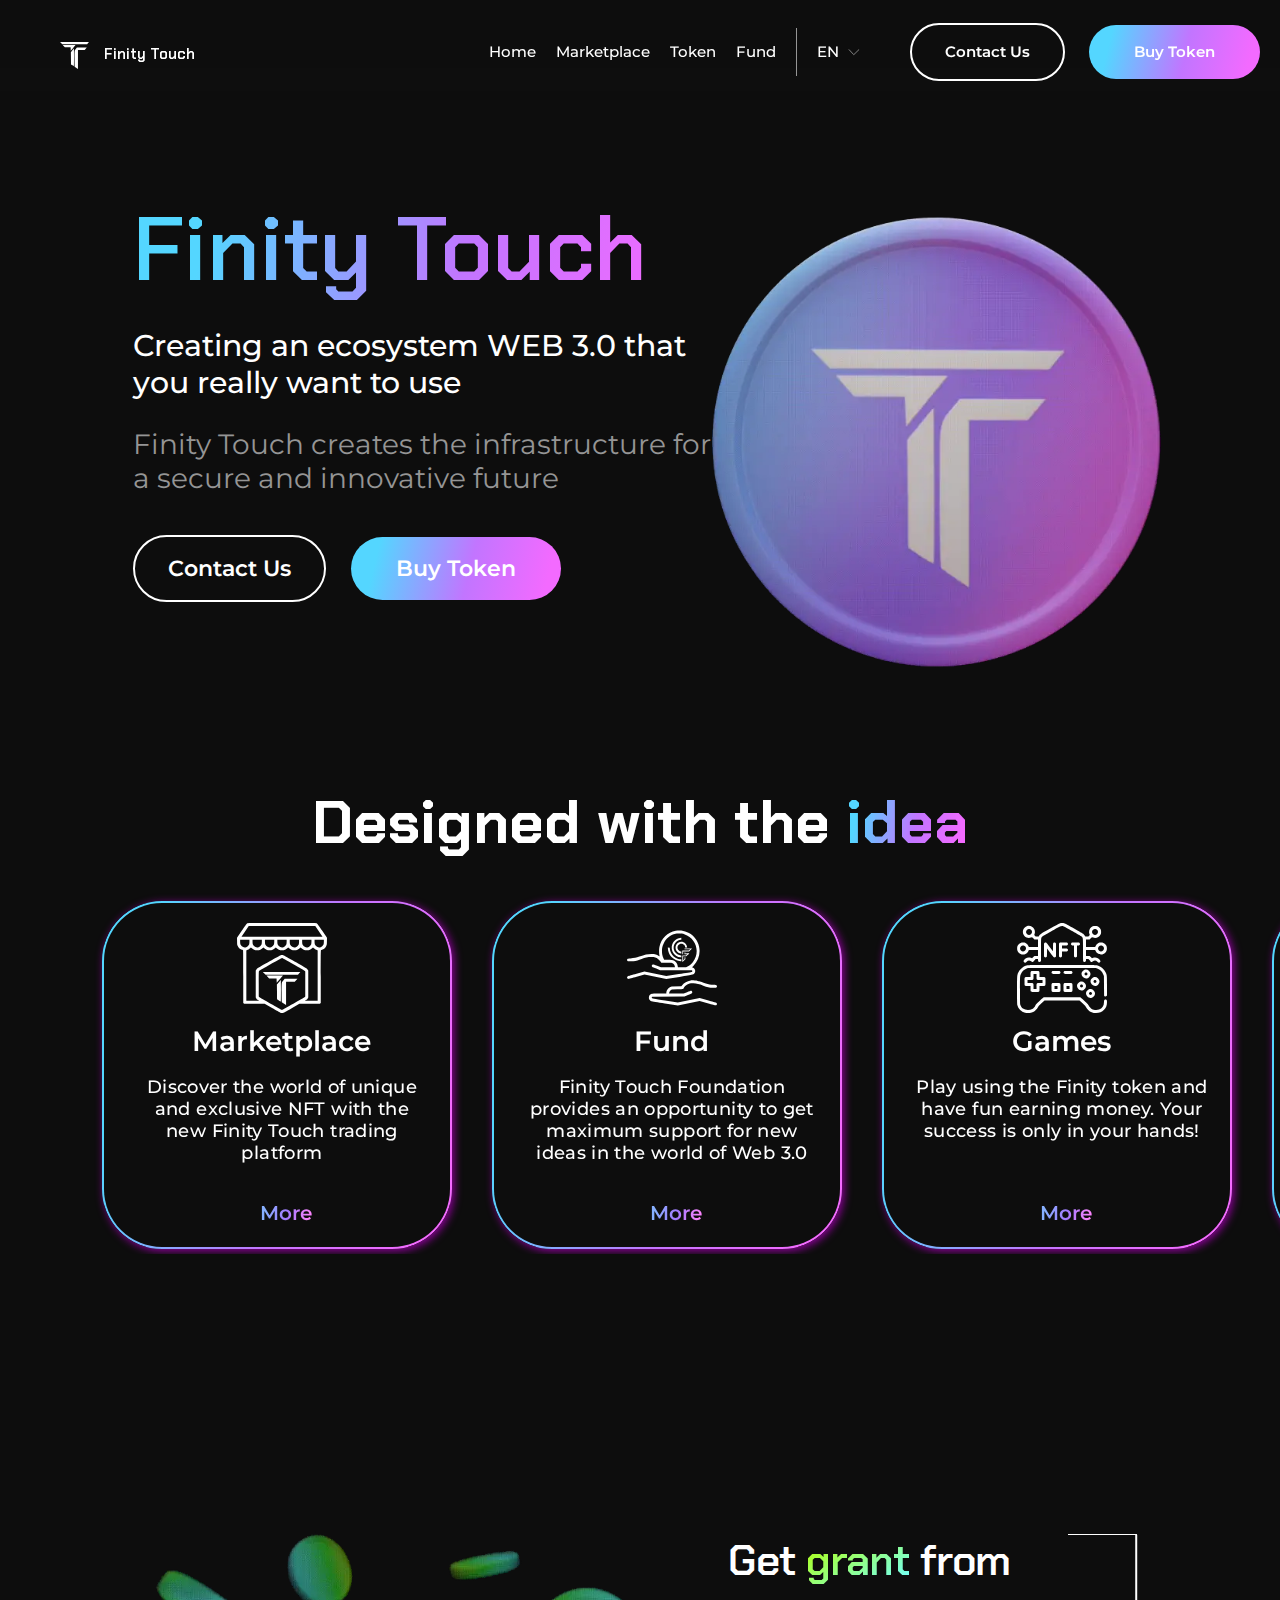
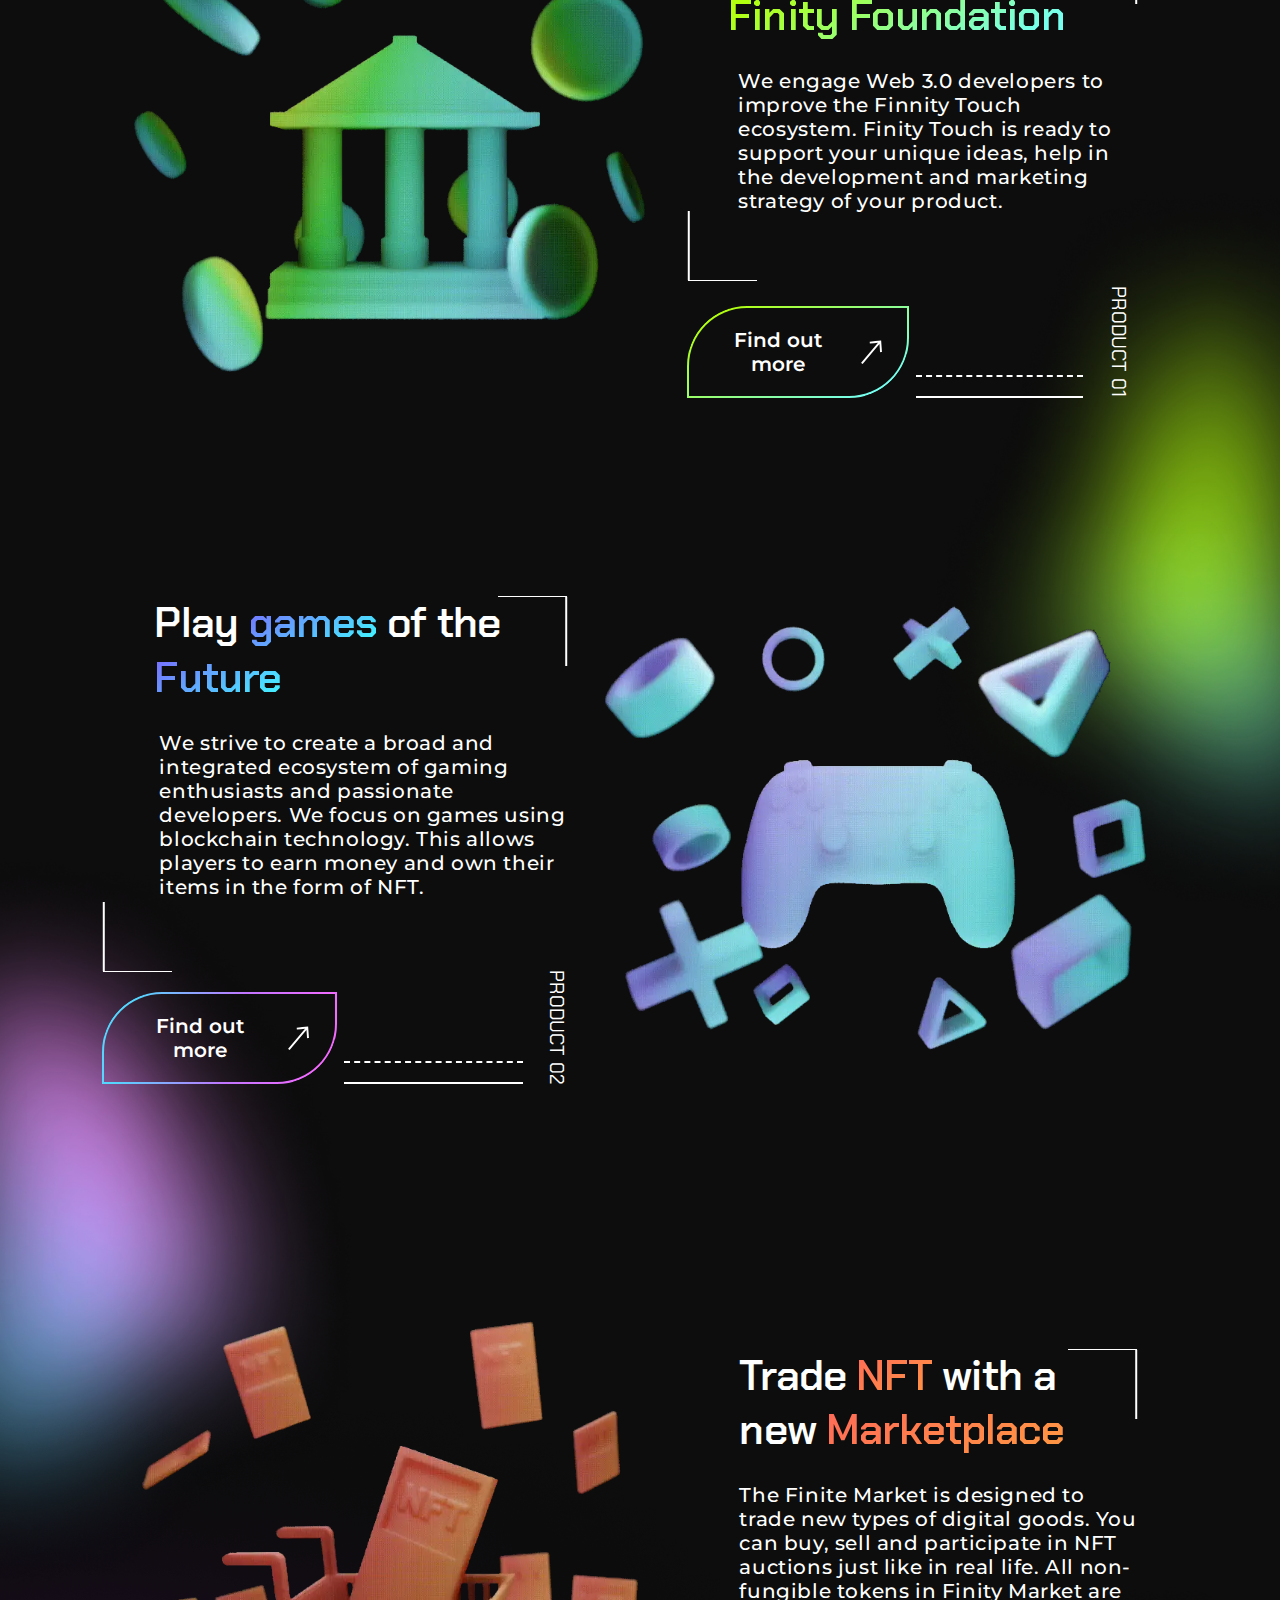
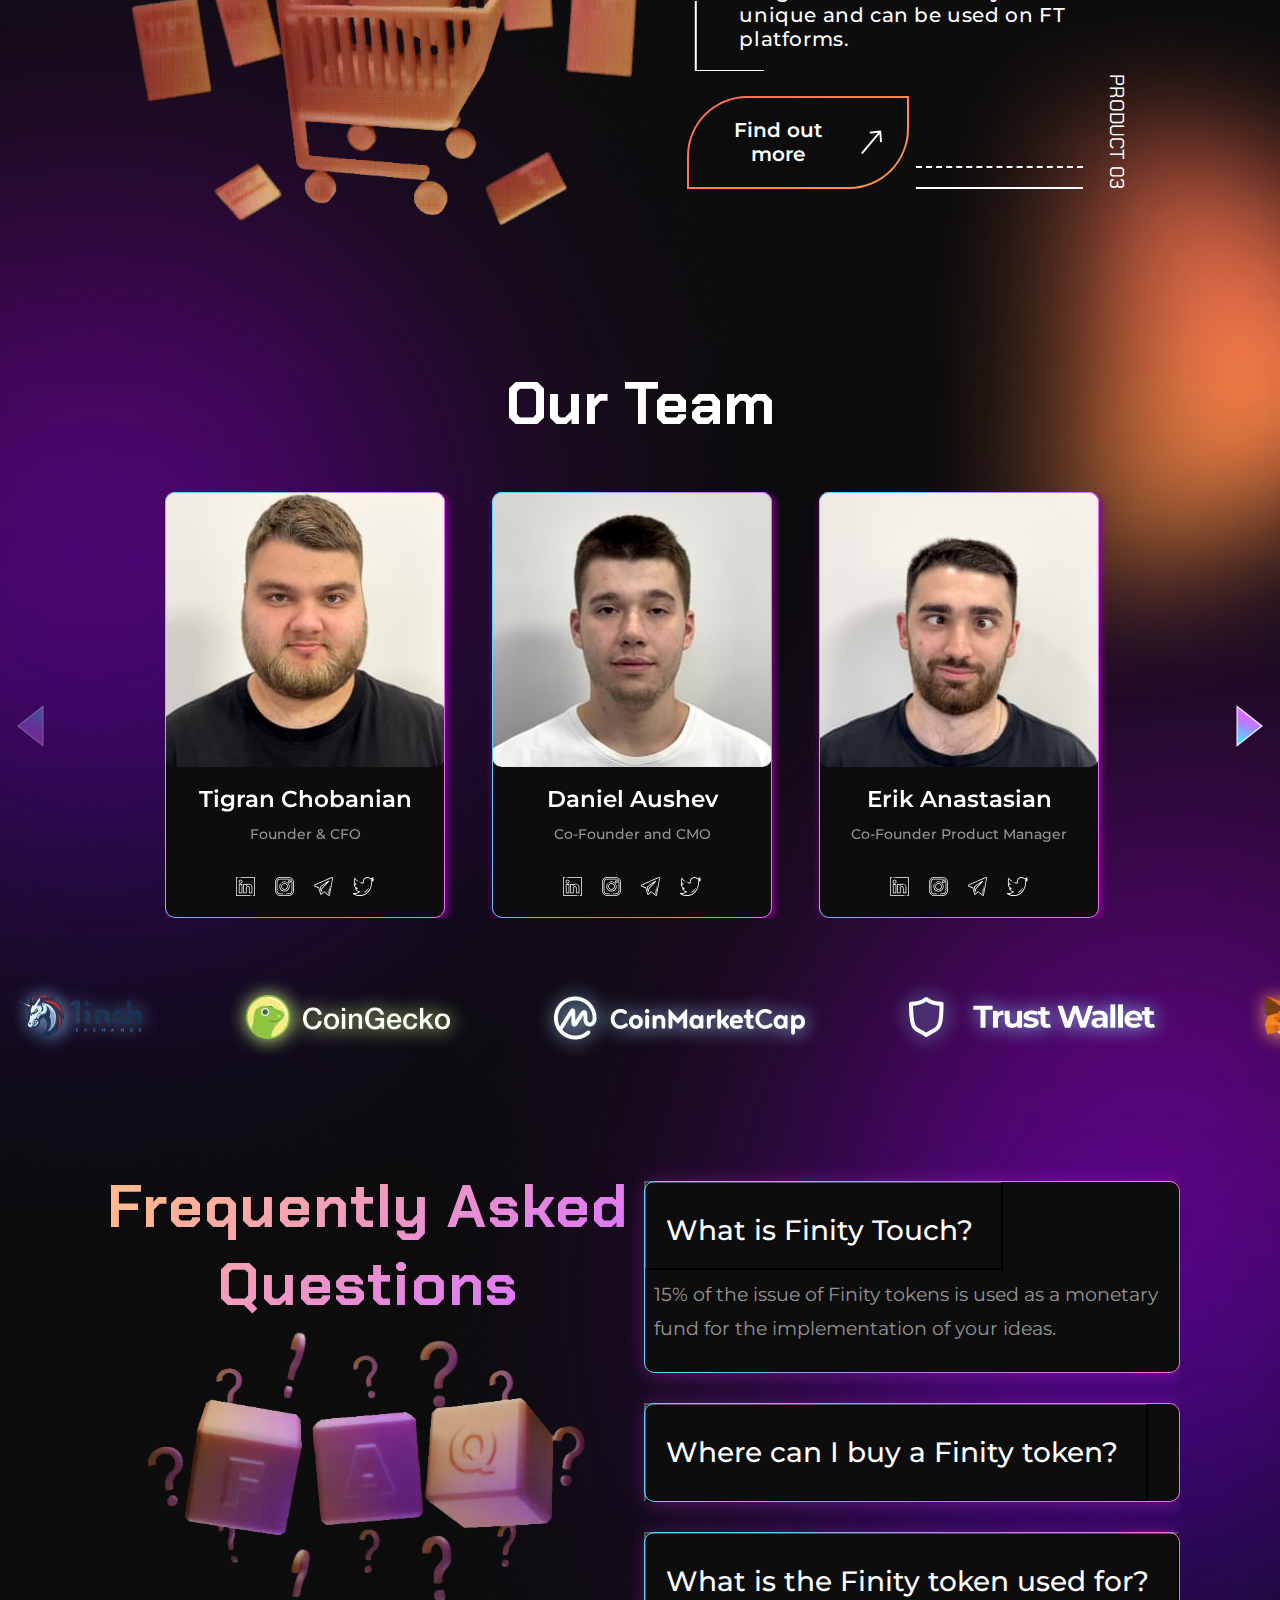
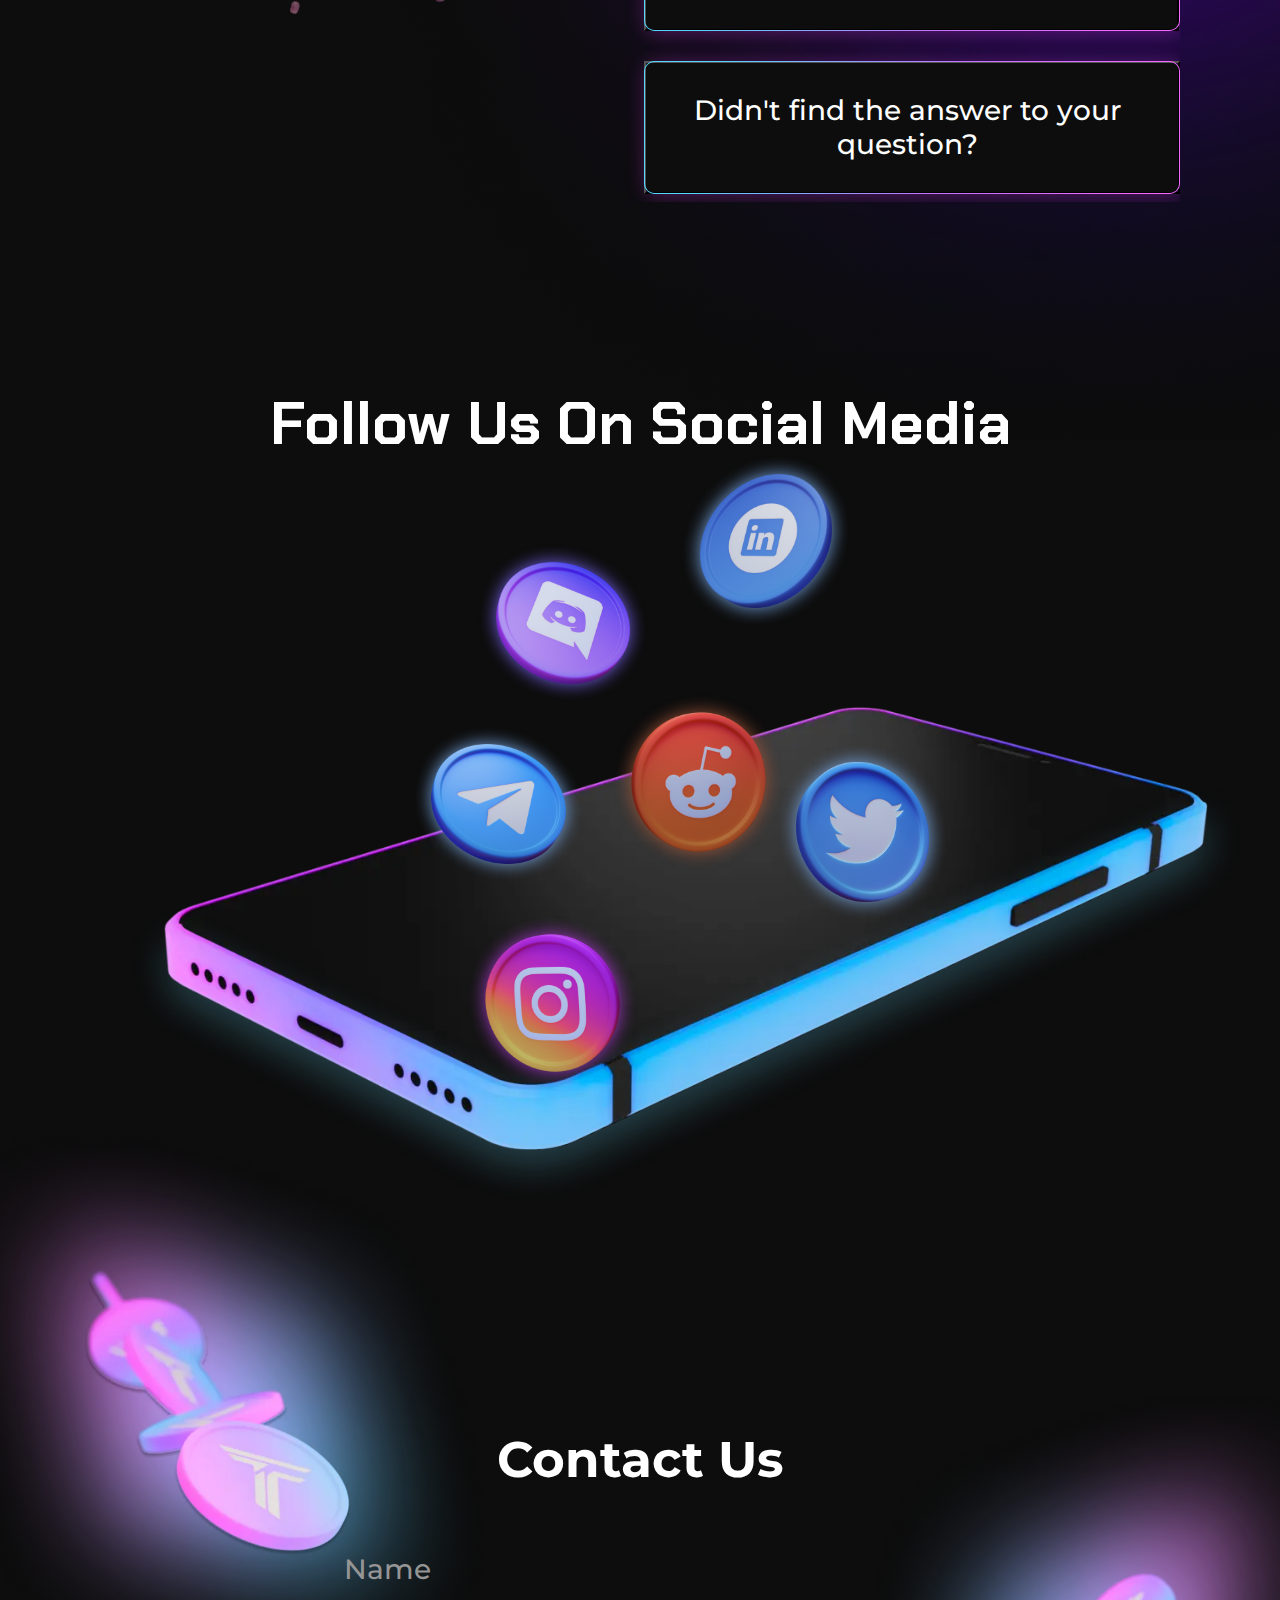
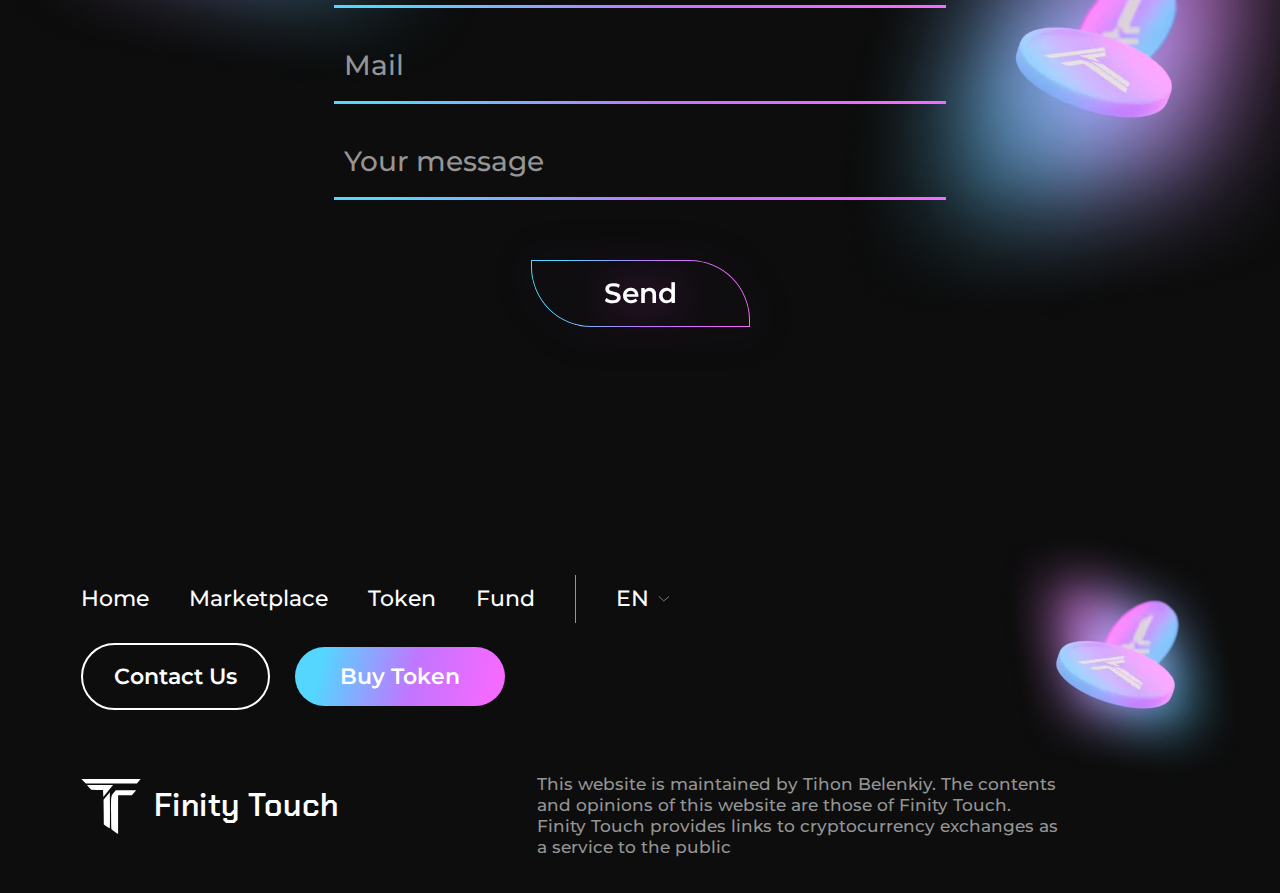
==== commit bc24466a: "fix" ====
--- a/docs/index.html
+++ b/docs/index.html
@@ -8,38 +8,38 @@
     <title>Mainpage</title>
 
     <!-- bootstrap -->
-    <link href="https://cdn.jsdelivr.net/npm/bootstrap@5.2.3/dist/css/bootstrap.min.css?_v=20230406204758" rel="stylesheet"
+    <link href="https://cdn.jsdelivr.net/npm/bootstrap@5.2.3/dist/css/bootstrap.min.css?_v=20230408094143" rel="stylesheet"
         integrity="sha384-rbsA2VBKQhggwzxH7pPCaAqO46MgnOM80zW1RWuH61DGLwZJEdK2Kadq2F9CUG65" crossorigin="anonymous">
-    <script src="https://cdn.jsdelivr.net/npm/@popperjs/core@2.11.6/dist/umd/popper.min.js?_v=20230406204758"
+    <script src="https://cdn.jsdelivr.net/npm/@popperjs/core@2.11.6/dist/umd/popper.min.js?_v=20230408094143"
         integrity="sha384-oBqDVmMz9ATKxIep9tiCxS/Z9fNfEXiDAYTujMAeBAsjFuCZSmKbSSUnQlmh/jp3"
         crossorigin="anonymous"></script>
-    <script src="https://cdn.jsdelivr.net/npm/bootstrap@5.2.3/dist/js/bootstrap.min.js?_v=20230406204758"
+    <script src="https://cdn.jsdelivr.net/npm/bootstrap@5.2.3/dist/js/bootstrap.min.js?_v=20230408094143"
         integrity="sha384-cuYeSxntonz0PPNlHhBs68uyIAVpIIOZZ5JqeqvYYIcEL727kskC66kF92t6Xl2V"
         crossorigin="anonymous"></script>
 
-    <link rel="stylesheet" href="https://maxcdn.bootstrapcdn.com/bootstrap/4.0.0/css/bootstrap.min.css?_v=20230406204758"
+    <link rel="stylesheet" href="https://maxcdn.bootstrapcdn.com/bootstrap/4.0.0/css/bootstrap.min.css?_v=20230408094143"
         integrity="sha384-Gn5384xqQ1aoWXA+058RXPxPg6fy4IWvTNh0E263XmFcJlSAwiGgFAW/dAiS6JXm" crossorigin="anonymous">
 
-    <script src="https://code.jquery.com/jquery-3.6.3.slim.js?_v=20230406204758"
+    <script src="https://code.jquery.com/jquery-3.6.3.slim.js?_v=20230408094143"
         integrity="sha256-DKU1CmJ8kBuEwumaLuh9Tl/6ZB6jzGOBV/5YpNE2BWc=" crossorigin="anonymous"></script>
-    <script src="https://cdn.jsdelivr.net/npm/bootstrap@4.6.2/dist/js/bootstrap.min.js?_v=20230406204758"
+    <script src="https://cdn.jsdelivr.net/npm/bootstrap@4.6.2/dist/js/bootstrap.min.js?_v=20230408094143"
         integrity="sha384-+sLIOodYLS7CIrQpBjl+C7nPvqq+FbNUBDunl/OZv93DB7Ln/533i8e/mZXLi/P+"
         crossorigin="anonymous"></script>
-    <link rel="stylesheet" href="https://cdn.jsdelivr.net/npm/bootstrap-icons@1.10.3/font/bootstrap-icons.css?_v=20230406204758">
+    <link rel="stylesheet" href="https://cdn.jsdelivr.net/npm/bootstrap-icons@1.10.3/font/bootstrap-icons.css?_v=20230408094143">
 
 
     <!-- font -->
     <link rel="preconnect" href="https://fonts.googleapis.com">
     <link rel="preconnect" href="https://fonts.gstatic.com" crossorigin>
     <link
-        href="https://fonts.googleapis.com/css2?family=Chakra+Petch:wght@400;500;600;700&family=Montserrat:wght@400;500;600;700&display=swap&_v=20230406204758"
+        href="https://fonts.googleapis.com/css2?family=Chakra+Petch:wght@400;500;600;700&family=Montserrat:wght@400;500;600;700&display=swap&_v=20230408094143"
         rel="stylesheet">
 
 
     <!-- swiper -->
-    <link rel="stylesheet" href="https://cdn.jsdelivr.net/npm/swiper@9/swiper-bundle.min.css?_v=20230406204758" />
-
-    <link rel="stylesheet" href="styles/style.min.css?_v=20230406204758">
+    <link rel="stylesheet" href="https://cdn.jsdelivr.net/npm/swiper@9/swiper-bundle.min.css?_v=20230408094143" />
+
+    <link rel="stylesheet" href="styles/style.min.css?_v=20230408094143">
 </head>
 
 <body class="container-fluid p-0 main">
@@ -1475,9 +1475,9 @@
     </div>
 </footer>
     <!-- swiper -->
-    <script src="https://cdn.jsdelivr.net/npm/swiper@9/swiper-bundle.min.js?_v=20230406204758"></script>
-
-    <script src="scripts/main.min.js?_v=20230406204758"></script>
+    <script src="https://cdn.jsdelivr.net/npm/swiper@9/swiper-bundle.min.js?_v=20230408094143"></script>
+
+    <script src="scripts/main.min.js?_v=20230408094143"></script>
 </body>
 
 </html>--- a/docs/styles/style.min.css
+++ b/docs/styles/style.min.css
@@ -1 +1 @@
-@import url('https://fonts.googleapis.com/css2?family=Chakra+Petch:wght@400; 500;600;700&family=Montserrat:wght@400;500;600;700&display=swap');.visibility-hidden{position:absolute;width:1px;height:1px;margin:-1px;border:0;padding:0;white-space:nowrap;-webkit-clip-path:inset(100%);clip-path:inset(100%);clip:rect(0 0 0 0);overflow:hidden;outline:0;outline-offset:0;pointer-events:none}body{background-color:#0d0d0d;font-style:normal;display:-webkit-box;display:-ms-flexbox;display:flex;-ms-flex-flow:wrap;flex-flow:wrap}.contact-button{font-family:Montserrat;font-weight:600;font-size:22px;line-height:1.227;color:#fff;padding:18px 33px;background-color:transparent;border:2px solid #fff;border-radius:50px}.contact-button_active{border:none;background:-o-linear-gradient(346.41deg,#54d6ff 13.23%,#c275ff 56.28%,#f36aff 91.95%);background:linear-gradient(103.59deg,#54d6ff 13.23%,#c275ff 56.28%,#f36aff 91.95%);padding:18px 45px}.language{padding-left:40px;font-family:Montserrat;font-weight:500;font-size:22px;line-height:1.227;color:#fff;max-width:-webkit-fit-content;max-width:-moz-fit-content;max-width:fit-content;background:0 0;border:none;padding-right:0}.language__wrap{height:3em;-webkit-box-align:center;-ms-flex-align:center;align-items:center;display:-webkit-box;display:-ms-flexbox;display:flex;border-left:solid 1px #959595}.language .downarrow{margin-left:9px;width:12px}.language__menu{background-color:transparent;min-width:-webkit-fit-content;min-width:-moz-fit-content;min-width:fit-content;left:15px}.language__item{font-family:Montserrat;font-weight:500;font-size:22px;line-height:1.227;color:#fff;max-width:-webkit-fit-content;max-width:-moz-fit-content;max-width:fit-content}.language__item:focus,.language__item:hover{color:#0d0d0d}.language__item:active{background:-o-linear-gradient(346.41deg,#54d6ff 13.23%,#c275ff 56.28%,#f36aff 91.95%);background:linear-gradient(103.59deg,#54d6ff 13.23%,#c275ff 56.28%,#f36aff 91.95%)}.header{font-style:normal;position:absolute;background:rgba(13,13,13,.2);-webkit-backdrop-filter:blur(15px);backdrop-filter:blur(15px);z-index:20}.header__wrap{margin:23px 20px 22px 60px}.header .logo{margin-top:6px!important;font-family:"Chakra Petch";font-weight:600;font-size:36px;line-height:1.3;color:#fff}.header .logo__image{margin-right:15px}.header .logo:hover{background:-o-linear-gradient(346.41deg,#54d6ff 13.23%,#c275ff 56.28%,#f36aff 91.95%);background:linear-gradient(103.59deg,#54d6ff 13.23%,#c275ff 56.28%,#f36aff 91.95%);-webkit-background-clip:text;-webkit-text-fill-color:transparent}.header .navigation__btn{border:none;width:30px;padding:0;-webkit-box-shadow:none;box-shadow:none}.header .navigation__btn .navbar__icon{height:2px;background-color:#fff;width:100%;margin-bottom:5px;display:block}.header .navigation__btn .navbar__icon:last-child{margin-bottom:0}.header .navigation__item{margin-right:40px}.header .navigation__link{font-family:Montserrat;font-weight:500;font-size:22px;line-height:1.227;color:#fff!important}.header .navigation__link:hover{background:-o-linear-gradient(346.41deg,#54d6ff 13.23%,#c275ff 56.28%,#f36aff 91.95%);background:linear-gradient(103.59deg,#54d6ff 13.23%,#c275ff 56.28%,#f36aff 91.95%);-webkit-background-clip:text;-webkit-text-fill-color:transparent}.header__buttons{margin-left:50px}.header__buttons .contact-button:first-child{margin-right:20px}.hero{overflow:hidden;-webkit-box-ordinal-group:2;-ms-flex-order:1;order:1}.hero__wrap{margin:89px 10.157% 0 10.417%}.hero__title{font-family:"Chakra Petch";font-style:normal;font-weight:600;font-size:147px;line-height:1.299;background:-o-linear-gradient(346.41deg,#54d6ff 13.23%,#c275ff 56.28%,#f36aff 91.95%);background:linear-gradient(103.59deg,#54d6ff 13.23%,#c275ff 56.28%,#f36aff 91.95%);-webkit-background-clip:text;-webkit-text-fill-color:transparent;background-clip:text;text-fill-color:transparent;margin-bottom:19px}.hero__text{font-family:Montserrat;font-style:normal;font-weight:500;font-size:48px;line-height:1.229;color:#fff;margin-bottom:25px}.hero__sub-text{font-family:Montserrat;font-style:normal;font-weight:400;font-size:37px;line-height:1.216;color:#959595;margin-bottom:40px}.hero__buttons .contact-button:first-child{margin-right:20px}.section__title{font-family:"Chakra Petch";font-weight:700;font-size:60px;line-height:1.3;text-align:center;color:#fff}.section__title_accent{background:-o-linear-gradient(346.41deg,#54d6ff 13.23%,#c275ff 56.28%,#f36aff 91.95%);background:linear-gradient(103.59deg,#54d6ff 13.23%,#c275ff 56.28%,#f36aff 91.95%);-webkit-background-clip:text;-webkit-text-fill-color:transparent;background-clip:text;text-fill-color:transparent}.ideas{overflow:hidden;-webkit-box-ordinal-group:3;-ms-flex-order:2;order:2}.ideas__wrap{margin-top:91px}.ideas__swiper{padding-left:40px!important;width:-webkit-fit-content;width:-moz-fit-content;width:fit-content;padding-top:40px;padding-bottom:5px}.ideas .swiper-slide{width:-webkit-fit-content!important;width:-moz-fit-content!important;width:fit-content!important}.ideas__item{text-align:center;padding:22px 21px 23.5px 30px;background:0 0;-webkit-box-shadow:2px 2px 9px #91009d;box-shadow:2px 2px 9px #91009d;border-radius:60px;width:350px;height:348px}.ideas__item::before{border:2px solid;content:"";position:absolute;top:0;left:0;right:0;bottom:0;border-radius:60px;-webkit-mask:-webkit-gradient(linear,left top,left bottom,color-stop(0,#fff)) padding-box,-webkit-gradient(linear,left top,left bottom,color-stop(0,#fff));-webkit-mask:linear-gradient(#fff 0 0) padding-box,linear-gradient(#fff 0 0);-webkit-mask-composite:destination-out;-o-border-image:-o-linear-gradient(346.41deg,#54d6ff 13.23%,#c275ff 56.28%,#f36aff 91.95%) 1;border-image:linear-gradient(103.59deg,#54d6ff 13.23%,#c275ff 56.28%,#f36aff 91.95%) 1;background:-o-linear-gradient(346.41deg,#54d6ff 13.23%,#c275ff 56.28%,#f36aff 91.95%);background:linear-gradient(103.59deg,#54d6ff 13.23%,#c275ff 56.28%,#f36aff 91.95%)}.ideas .section__title{margin-bottom:0;padding-left:606px;padding-right:659px}.ideas__icon{margin-bottom:11px}.ideas__caption{font-family:Montserrat;font-weight:600;font-size:28px;line-height:1.214;text-align:center;color:#fff;margin-bottom:18px}.ideas__text{font-family:Montserrat;font-weight:500;font-size:18px;line-height:1.222;text-align:center;letter-spacing:.02em;color:#fff;margin-bottom:35px}.ideas .more-btn{font-family:Montserrat;font-weight:600;font-size:20px;line-height:1.2;background:-o-linear-gradient(346.41deg,#86affe 13.23%,#a57aff 53.2%,#fb84ff 91.95%);background:linear-gradient(103.59deg,#86affe 13.23%,#a57aff 53.2%,#fb84ff 91.95%);-webkit-background-clip:text;-webkit-text-fill-color:transparent;background-clip:text;text-fill-color:transparent;position:absolute;bottom:24px;left:45%;width:-webkit-fit-content;width:-moz-fit-content;width:fit-content}.works{-webkit-box-ordinal-group:4;-ms-flex-order:3;order:3}.works__wrap{margin:218px 8.022% 0 9.12%;overflow:hidden}.works__item{margin-right:40px;-webkit-box-align:center;-ms-flex-align:center;align-items:center;-webkit-box-pack:justify;-ms-flex-pack:justify;justify-content:space-between}.works__item .spots__img{position:absolute;width:377px;height:765px;right:0;padding:0}.works__item:nth-child(2){margin-top:86px;margin-bottom:140px;margin-left:39px;margin-right:0}.works__item:nth-child(2) .spots__img{left:0}.works__item:nth-child(2) .works__second-col{padding-left:52px}.works__item:nth-child(2) .works__second-col::before{top:-5px;right:16px}.works__item:nth-child(2) .works__second-col::after{bottom:-5px}.works__item:nth-child(2) .works__text{padding-right:10px!important;margin-left:5px}.works__item:last-child{-webkit-box-pack:center;-ms-flex-pack:center;justify-content:center}.works__item:last-child .works__text{padding:0}.works__item:last-child .works__second-col{padding-left:42px;padding-bottom:85px}.works__item:last-child .works__second-col::after{left:7px}.works__item:last-child .works__caption{margin-left:10px}.works__second-wrap{max-width:745px}.works__second-col{padding-left:calc(1.425rem + 1.4vw);padding-right:0;padding-bottom:68px;position:relative}.works__second-col::after{content:"";display:block;width:70px;height:70px;position:absolute;left:0;bottom:0;background:url(../img/corner.svg);background-repeat:no-repeat}.works__second-col::before{content:"";display:block;width:70px;height:70px;position:absolute;top:0;right:5px;background:url(../img/corner.svg);-webkit-transform:rotate(180deg);-ms-transform:rotate(180deg);transform:rotate(180deg);background-repeat:no-repeat}.works__caption{font-family:"Chakra Petch";font-weight:600;font-size:calc(1.65625rem + 3.25vw);line-height:1.294;letter-spacing:-.02em;color:#fff;margin-bottom:25px}.works__caption .green{background:-o-linear-gradient(301.29deg,#b2ff0f 10.47%,#76ffef 88.29%);background:linear-gradient(148.71deg,#b2ff0f 10.47%,#76ffef 88.29%);-webkit-background-clip:text;-webkit-text-fill-color:transparent;background-clip:text;text-fill-color:transparent}.works__caption .blue{background:-o-linear-gradient(304.46deg,#7673ff 10.4%,#42f4ff 92.38%);background:linear-gradient(145.54deg,#7673ff 10.4%,#42f4ff 92.38%);-webkit-background-clip:text;-webkit-text-fill-color:transparent;background-clip:text;text-fill-color:transparent}.works__caption .orange{background:-o-linear-gradient(305.34deg,#ff6c56 6.96%,#ff9344 88.16%);background:linear-gradient(144.66deg,#ff6c56 6.96%,#ff9344 88.16%);-webkit-background-clip:text;-webkit-text-fill-color:transparent;background-clip:text;text-fill-color:transparent}.works__text{font-family:Montserrat;font-style:normal;font-weight:500;font-size:25px;line-height:1.2;letter-spacing:.03em;color:#fff;margin-bottom:0;margin-left:10px;padding-right:21px}.works .find-button{max-width:-webkit-fit-content;max-width:-moz-fit-content;max-width:fit-content;font-family:Montserrat;font-weight:600;font-size:calc(1.29375rem + .35vw);line-height:1.22;color:#fff;background-color:transparent;display:-webkit-box;display:-ms-flexbox;display:flex;-webkit-box-orient:horizontal;-webkit-box-direction:normal;-ms-flex-direction:row;flex-direction:row;-webkit-box-pack:center;-ms-flex-pack:center;justify-content:center;-webkit-box-align:center;-ms-flex-align:center;align-items:center;padding:22px 27.7px;border:none}.works .find-button::before{border:2px solid;content:"";position:absolute;top:0;left:0;right:0;bottom:0;border-radius:60px 0;-webkit-mask:-webkit-gradient(linear,left top,left bottom,color-stop(0,#fff)) padding-box,-webkit-gradient(linear,left top,left bottom,color-stop(0,#fff));-webkit-mask:linear-gradient(#fff 0 0) padding-box,linear-gradient(#fff 0 0);-webkit-mask-composite:destination-out}.works .find-button.green.find-button::before{-o-border-image:-o-linear-gradient(301.29deg,#b2ff0f 10.47%,#76ffef 88.29%) 1;border-image:linear-gradient(148.71deg,#b2ff0f 10.47%,#76ffef 88.29%) 1;background:-o-linear-gradient(301.29deg,#b2ff0f 10.47%,#76ffef 88.29%);background:linear-gradient(148.71deg,#b2ff0f 10.47%,#76ffef 88.29%)}.works .find-button.blue.find-button::before{-o-border-image:-o-linear-gradient(346.41deg,#54d6ff 13.23%,#c275ff 56.28%,#f36aff 91.95%) 1;border-image:linear-gradient(103.59deg,#54d6ff 13.23%,#c275ff 56.28%,#f36aff 91.95%) 1;background:-o-linear-gradient(346.41deg,#54d6ff 13.23%,#c275ff 56.28%,#f36aff 91.95%);background:linear-gradient(103.59deg,#54d6ff 13.23%,#c275ff 56.28%,#f36aff 91.95%)}.works .find-button.orange.find-button::before{-o-border-image:-o-linear-gradient(305.34deg,#ff6c56 6.96%,#ff9344 88.16%) 1;border-image:linear-gradient(144.66deg,#ff6c56 6.96%,#ff9344 88.16%) 1;background:-o-linear-gradient(305.34deg,#ff6c56 6.96%,#ff9344 88.16%);background:linear-gradient(144.66deg,#ff6c56 6.96%,#ff9344 88.16%)}.works .find-button__img{margin-left:19px}.works .image-wrap{max-width:calc(6.15rem + 39.2vw)}.works__footer{margin-top:25px;position:relative}.works__footer .lines{margin-left:7px;height:23px;max-width:53.7%;border-bottom:solid 2px #fff;border-top:dashed 2px #fff;margin-right:55px!important}.works__sub-text{font-family:"Chakra Petch";font-style:normal;font-weight:400;font-size:19px;line-height:180%;color:#fff;-webkit-transform:rotate(90deg);-ms-transform:rotate(90deg);transform:rotate(90deg);margin:0;position:absolute;right:-35px;bottom:40px}.socials{display:-webkit-box;display:-ms-flexbox;display:flex;list-style:none;padding:0;gap:20px}.team{-webkit-box-ordinal-group:5;-ms-flex-order:4;order:4;position:relative}.team__wrap{margin-top:101px}.team__spot{position:absolute;pointer-events:none;z-index:-1}.team__spot_l{top:-500px}.team__spot_r{right:0}.team .section__title{margin-bottom:50px}.team__carusel{display:-webkit-box;display:-ms-flexbox;display:flex;-ms-flex-wrap:wrap;flex-wrap:wrap;width:1261px;margin-left:auto;margin-right:auto}.team__carusel .team__list{display:-webkit-box;display:-ms-flexbox;display:flex;-ms-flex-wrap:wrap;flex-wrap:wrap}.team__carusel .team__item{margin-right:47px}.team__carusel .team__item:nth-child(4n){margin-right:0}.team__carusel .team__item:nth-child(n+5){margin-top:40px}.team__carusel_row{margin-top:40px}.team__slider{padding:0;width:1261px}.team__slider_wrap{display:none}.team__list{list-style:none;padding:0;margin-bottom:0}.team .swiper-button-next,.team .swiper-button-prev{content:url(../img/swiper-button.svg);top:55%}.team .swiper-button-prev{-webkit-transform:rotate(180deg);-ms-transform:rotate(180deg);transform:rotate(180deg);right:auto;left:17px}.team .swiper-button-next{left:auto;right:17px}.team__item{height:calc((100% - 30px)/ 2)}.team .worker{max-width:-webkit-fit-content;max-width:-moz-fit-content;max-width:fit-content;background:#0d0d0d;-webkit-box-shadow:2px 2px 9px #91009d;box-shadow:2px 2px 9px #91009d;background-clip:padding-box;border-radius:10px;padding-bottom:20px}.team .worker::before{border:1px solid;content:"";position:absolute;top:0;left:0;right:0;bottom:0;border-radius:10px;-o-border-image:-o-linear-gradient(346.41deg,#54d6ff 13.23%,#c275ff 56.28%,#f36aff 91.95%) 1;border-image:linear-gradient(103.59deg,#54d6ff 13.23%,#c275ff 56.28%,#f36aff 91.95%) 1;background:-o-linear-gradient(346.41deg,#54d6ff 13.23%,#c275ff 56.28%,#f36aff 91.95%);background:linear-gradient(103.59deg,#54d6ff 13.23%,#c275ff 56.28%,#f36aff 91.95%);-webkit-mask:-webkit-gradient(linear,left top,left bottom,color-stop(0,#fff)) padding-box,-webkit-gradient(linear,left top,left bottom,color-stop(0,#fff));-webkit-mask:linear-gradient(#fff 0 0) padding-box,linear-gradient(#fff 0 0);-webkit-mask-composite:destination-out}.team .worker__img{margin-bottom:18.5px;width:100%;border-radius:inherit}.team .worker__name{font-family:Montserrat;font-style:normal;font-weight:600;font-size:23px;line-height:1.217;text-align:center;color:#fff;margin-bottom:13px}.team .worker__position{font-family:Montserrat;font-style:normal;font-weight:500;font-size:14px;line-height:1.214;text-align:center;color:#959595;margin-bottom:31px}.team .socials{margin-right:auto;margin-left:auto;max-width:-webkit-fit-content;max-width:-moz-fit-content;max-width:fit-content;margin-bottom:0;position:relative;z-index:10}.team .more__button{margin-left:auto;margin-right:auto;font-family:Montserrat;font-style:normal;font-weight:600;font-size:22px;line-height:1.227;color:#fff;background-color:transparent;padding:18px 25px;margin-top:75px;border:2px solid #fff;border-radius:50px 0}.team .more__img{margin-left:7px}.partners{-webkit-box-ordinal-group:6;-ms-flex-order:5;order:5}.partners__wrap{margin-top:51px}.partners .swiper-wrapper{max-width:300px}.partners__item{width:-webkit-fit-content!important;width:-moz-fit-content!important;width:fit-content!important}.main .faq{-webkit-box-ordinal-group:7;-ms-flex-order:6;order:6}.faq__wrap{margin-top:160px;margin-right:200px;margin-left:200px;overflow:hidden}.faq__first-col{max-width:-webkit-min-content;max-width:-moz-min-content;max-width:min-content}.faq__img{margin-top:-17px}.faq .section__title{background:-o-linear-gradient(306.15deg,#ffb78f 11.79%,#db73ff 85.69%);background:linear-gradient(143.85deg,#ffb78f 11.79%,#db73ff 85.69%);-webkit-background-clip:text;-webkit-text-fill-color:transparent;background-clip:text;text-fill-color:transparent;font-family:"Chakra Petch";font-weight:700;font-size:60px;line-height:78px;text-align:center;letter-spacing:.02em}.faq__accordion{position:inherit;margin-top:14px;margin-left:7px}.faq .accordion-item{background:#0d0d0d;-webkit-box-shadow:2px 2px 20px rgba(239,57,255,.3);box-shadow:2px 2px 20px rgba(239,57,255,.3);border-radius:10px;margin-bottom:30px;background-clip:padding-box;position:relative;border-radius:10px}.faq .accordion-item::before{border:1px solid;content:"";position:absolute;top:0;left:0;right:0;bottom:0;border-radius:10px;-o-border-image:-o-linear-gradient(346.41deg,#54d6ff 13.23%,#c275ff 56.28%,#f36aff 91.95%) 1;border-image:linear-gradient(103.59deg,#54d6ff 13.23%,#c275ff 56.28%,#f36aff 91.95%) 1;background:-o-linear-gradient(346.41deg,#54d6ff 13.23%,#c275ff 56.28%,#f36aff 91.95%);background:linear-gradient(103.59deg,#54d6ff 13.23%,#c275ff 56.28%,#f36aff 91.95%);-webkit-mask:-webkit-gradient(linear,left top,left bottom,color-stop(0,#fff)) padding-box,-webkit-gradient(linear,left top,left bottom,color-stop(0,#fff));-webkit-mask:linear-gradient(#fff 0 0) padding-box,linear-gradient(#fff 0 0);-webkit-mask-composite:destination-out}.faq .accordion-item:nth-child(4){margin-bottom:0}.faq .accordion-header{padding:0}.faq .accordion-button{font-family:Montserrat;font-style:normal;font-weight:500;font-size:28px;line-height:1.214;color:#fff;background-color:transparent;-webkit-box-shadow:none;box-shadow:none;padding:30px 28px 31px 20px}.faq .accordion-body{font-family:Montserrat;font-style:normal;font-weight:400;font-size:19px;line-height:180%;color:#959595;padding:0 18px 27px 10px}.faq .accordion-button.collapsed::after{background:url(../img/plus.svg);width:21px;height:21px}.faq .accordion-button:not(.collapsed){padding-bottom:21px!important}.follow{-webkit-box-ordinal-group:8;-ms-flex-order:7;order:7}.follow__wrap{margin-top:182px;overflow:hidden}.follow .section__title{margin-bottom:106px}.follow .socials{position:relative;padding-bottom:60px;left:45px;margin-top:19.12%;margin-left:9.3%;margin-right:9.3%}.follow .socials__base{position:absolute;z-index:1;max-width:-webkit-fill-available}.follow .socials__mask{position:relative;top:83px;left:-50px;z-index:10;pointer-events:none;max-width:108%;top:16%;left:-3.8%}.follow .socials__list{position:absolute;left:0;top:0;width:100%;height:100%}.follow .socials__list a{position:relative;position:initial}.follow .socials__item{position:absolute;z-index:9;width:16.76%}.follow .socials__item:hover{-webkit-animation:rotetesocial 1.5s ease-in infinite;animation:rotetesocial 1.5s ease-in infinite;z-index:11}.follow .socials__item_inst{left:26.5%;top:46%}.follow .socials__item_telegram{left:21.3%;top:7.5%}.follow .socials__item_discord{left:27.5%;top:-29.5%}.follow .socials__item_reddit{left:40.5%;top:1%}.follow .socials__item_linkedin{left:47%;top:-47.5%}.follow .socials__item_twitter{left:56.23%;top:11%}.follow .socials__list{left:25px;top:-20px}@-webkit-keyframes rotetesocial{0%,7%{-webkit-transform:rotateZ(0);transform:rotateZ(0)}15%{-webkit-transform:rotateZ(-13deg);transform:rotateZ(-13deg)}20%{-webkit-transform:rotateZ(9deg);transform:rotateZ(9deg)}25%{-webkit-transform:rotateZ(-10deg);transform:rotateZ(-10deg)}30%{-webkit-transform:rotateZ(7deg);transform:rotateZ(7deg)}35%{-webkit-transform:rotateZ(-2deg);transform:rotateZ(-2deg)}100%,40%{-webkit-transform:rotateZ(0);transform:rotateZ(0)}}@keyframes rotetesocial{0%,7%{-webkit-transform:rotateZ(0);transform:rotateZ(0)}15%{-webkit-transform:rotateZ(-13deg);transform:rotateZ(-13deg)}20%{-webkit-transform:rotateZ(9deg);transform:rotateZ(9deg)}25%{-webkit-transform:rotateZ(-10deg);transform:rotateZ(-10deg)}30%{-webkit-transform:rotateZ(7deg);transform:rotateZ(7deg)}35%{-webkit-transform:rotateZ(-2deg);transform:rotateZ(-2deg)}100%,40%{-webkit-transform:rotateZ(0);transform:rotateZ(0)}}.main .contact{-webkit-box-ordinal-group:9;-ms-flex-order:8;order:8}.contact__wrap{margin-top:230px;position:relative;margin-bottom:212px}.contact .section__title{margin-bottom:22px;font-family:Montserrat;font-weight:700;font-size:50px;line-height:61px;margin-right:32.5%;margin-left:35.685%}.contact__form{width:612px;margin-right:32.5%;margin-left:35.685%}.contact__control{background-color:transparent;border:none;padding:41px 0 18px 10px;border-bottom:solid 3px transparent;-o-border-image:-o-linear-gradient(346.41deg,#54d6ff 13.23%,#c275ff 56.28%,#f36aff 91.95%);border-image:linear-gradient(103.59deg,#54d6ff 13.23%,#c275ff 56.28%,#f36aff 91.95%);border-image-slice:1;width:100%;font-family:Montserrat;font-style:normal;font-weight:500;font-size:28px;line-height:1.21;color:#fff}.contact__control:focus{background-color:transparent;-webkit-box-shadow:none;box-shadow:none;color:#fff!important}.contact__control::-webkit-input-placeholder{font-family:Montserrat;font-style:normal;font-weight:500;font-size:28px;line-height:1.21;color:#959595}.contact__control::-moz-placeholder{font-family:Montserrat;font-style:normal;font-weight:500;font-size:28px;line-height:1.21;color:#959595}.contact__control:-ms-input-placeholder{font-family:Montserrat;font-style:normal;font-weight:500;font-size:28px;line-height:1.21;color:#959595}.contact__control::-ms-input-placeholder{font-family:Montserrat;font-style:normal;font-weight:500;font-size:28px;line-height:1.21;color:#959595}.contact__control::placeholder{font-family:Montserrat;font-style:normal;font-weight:500;font-size:28px;line-height:1.21;color:#959595}.contact .send-btn{font-family:Montserrat;font-style:normal;font-weight:600;font-size:28px;line-height:1.21;color:#fff;padding:17px 73px 16px;margin-top:60px;-webkit-filter:drop-shadow(2px 2px 20px rgba(239, 57, 255, .5));filter:drop-shadow(2px 2px 20px rgba(239, 57, 255, .5));border:none;background-color:transparent;background-clip:padding-box}.contact .send-btn::before{border:1px solid;content:"";position:absolute;top:0;left:0;right:0;bottom:0;border-radius:0 60px;-o-border-image:-o-linear-gradient(346.41deg,#54d6ff 13.23%,#c275ff 56.28%,#f36aff 91.95%) 1;border-image:linear-gradient(103.59deg,#54d6ff 13.23%,#c275ff 56.28%,#f36aff 91.95%) 1;background:-o-linear-gradient(346.41deg,#54d6ff 13.23%,#c275ff 56.28%,#f36aff 91.95%);background:linear-gradient(103.59deg,#54d6ff 13.23%,#c275ff 56.28%,#f36aff 91.95%);-webkit-mask:-webkit-gradient(linear,left top,left bottom,color-stop(0,#fff)) padding-box,-webkit-gradient(linear,left top,left bottom,color-stop(0,#fff));-webkit-mask:linear-gradient(#fff 0 0) padding-box,linear-gradient(#fff 0 0);-webkit-mask-composite:destination-out}.contact__image{position:absolute;left:0;top:-64.8%;z-index:-1;width:39.531%}.contact__image_r{position:absolute;right:0;top:-13%;z-index:-1;width:35.8854%}.footer{-webkit-box-ordinal-group:101;-ms-flex-order:100;order:100;position:relative}.footer__wrap{margin:36px 17.187% 35px 6.354%}.footer__first-row{-ms-flex-wrap:wrap;flex-wrap:wrap}.footer .navigation{-webkit-box-ordinal-group:2;-ms-flex-order:1;order:1}.footer .navigation__item{margin-right:40px}.footer .navigation__link{font-family:Montserrat;font-weight:500;font-size:22px;line-height:1.227;color:#fff!important}.footer .navigation__link:hover{background:-o-linear-gradient(346.41deg,#54d6ff 13.23%,#c275ff 56.28%,#f36aff 91.95%);background:linear-gradient(103.59deg,#54d6ff 13.23%,#c275ff 56.28%,#f36aff 91.95%);-webkit-background-clip:text;-webkit-text-fill-color:transparent}.footer .logo{-webkit-box-ordinal-group:4;-ms-flex-order:3;order:3;margin-top:45px!important;font-family:"Chakra Petch";font-weight:600;font-size:31.5215px;line-height:1.3;color:#fff}.footer .logo__image{width:60px;height:55px;margin-right:13px}.footer .logo:hover{background:-o-linear-gradient(346.41deg,#54d6ff 13.23%,#c275ff 56.28%,#f36aff 91.95%);background:linear-gradient(103.59deg,#54d6ff 13.23%,#c275ff 56.28%,#f36aff 91.95%);-webkit-background-clip:text;-webkit-text-fill-color:transparent}.footer__second-row{margin-top:48px;-webkit-box-align:end;-ms-flex-align:end;align-items:flex-end}.footer__text{-webkit-box-ordinal-group:5;-ms-flex-order:4;order:4;font-family:Montserrat;font-style:normal;font-weight:500;font-size:17px;line-height:1.235;margin-bottom:0;margin-left:calc(1.425rem + 1.4vw);width:calc(7.24375rem + 47.95vw);margin-top:64px;color:#959595}.footer__buttons{-webkit-box-ordinal-group:3;-ms-flex-order:2;order:2;margin-left:calc(2.4375rem + 9.5vw)}.footer__buttons .contact-button{padding:18px 31px}.footer__buttons .contact-button:first-child{margin-right:20px}.footer__buttons .contact-button_active{padding:16px 45px}.footer__image{z-index:-1;position:absolute;right:27px;top:0}.no-webp .token-hero{background-image:url(../img/token-main3.png)}.token-hero{background-size:cover;background-repeat:no-repeat;background-position:bottom;margin-bottom:439px;width:100%;position:relative;padding-top:125px;padding-bottom:200px}.token-hero__image{position:absolute;width:100%;z-index:-10;left:0;top:-30px}.token-hero .spot{position:absolute;pointer-events:none;top:-100px;right:0;z-index:1}.token-hero__wrap{margin-left:200px;width:523px}.token-hero .hero__title{font-size:calc(1.875rem + 5vw);line-height:.83;margin-bottom:21px}.token-hero .hero__title_first{margin-left:5px}.token-hero .hero__title_second{margin-left:190px;margin-top:21px;display:block}.token-hero__text{font-family:"Chakra Petch";font-weight:400;line-height:29px;font-size:calc(1.2625rem + .1vw);color:#fff;margin-bottom:40px}.token-hero .hero-button{font-family:Montserrat;font-weight:600;font-size:calc(1.2625rem + .1vw);line-height:1.227;color:#fff;background-color:transparent;display:-webkit-box;display:-ms-flexbox;display:flex;-webkit-box-orient:horizontal;-webkit-box-direction:normal;-ms-flex-direction:row;flex-direction:row;-webkit-box-pack:center;-ms-flex-pack:center;justify-content:center;-webkit-box-align:center;-ms-flex-align:center;align-items:center;padding:18px 70.5px;border:none;position:relative}.token-hero .hero-button::before{border:2px solid;content:"";position:absolute;top:0;left:0;right:0;bottom:0;border-radius:60px 0;-o-border-image:-o-linear-gradient(346.41deg,#86affe 13.23%,#a57aff 53.2%,#fb84ff 91.95%) 1;border-image:linear-gradient(103.59deg,#86affe 13.23%,#a57aff 53.2%,#fb84ff 91.95%) 1;background:-o-linear-gradient(346.41deg,#86affe 13.23%,#a57aff 53.2%,#fb84ff 91.95%);background:linear-gradient(103.59deg,#86affe 13.23%,#a57aff 53.2%,#fb84ff 91.95%);-webkit-mask:-webkit-gradient(linear,left top,left bottom,color-stop(0,#fff)) padding-box,-webkit-gradient(linear,left top,left bottom,color-stop(0,#fff));-webkit-mask:linear-gradient(#fff 0 0) padding-box,linear-gradient(#fff 0 0);-webkit-mask-composite:destination-out}.token-ideas{z-index:10}.token-ideas__swiper{padding-top:2px;padding-bottom:2px}.token-ideas .ideas__wrap{width:100%;margin-top:170px;position:absolute}.token-ideas .ideas__item{width:480px;height:283px;background:#0d0d0d;-webkit-box-shadow:2px 2px 9px #91009d;box-shadow:2px 2px 9px #91009d;padding:30px 20px 19px 20px}.token-ideas .ideas__text{font-size:1.0625rem;line-height:21px;text-align:center;margin-bottom:13px}.token-ideas .ideas__icon{margin-bottom:19px}.tokenomic{position:relative}.tokenomic__wrap{margin:0 21%}.tokenomic__title{font-family:Montserrat;font-weight:600;font-size:calc(1.55625rem + 2.45vw);line-height:84px;margin-bottom:21px;color:#fff;text-align:center}.tokenomic__title_active{background:-o-linear-gradient(332.53deg,#86affe 7.39%,#a57aff 23.36%,#fb84ff 38.85%);background:linear-gradient(117.47deg,#86affe 7.39%,#a57aff 23.36%,#fb84ff 38.85%);-webkit-background-clip:text;-webkit-text-fill-color:transparent;background-clip:text;text-fill-color:transparent}.tokenomic__text{font-family:Montserrat;font-weight:500;font-size:calc(1.28125rem + .25vw);line-height:155%;text-align:center;color:#fff;margin-bottom:66px}.tokenomic__image{margin-left:10px}.tokenomic .fnt-spot{z-index:-1;position:absolute}.tokenomic .fnt-spot_l{left:0;top:-630px}.tokenomic .fnt-spot_r{right:0;bottom:-650px}.roadmape{position:relative}.roadmape .roadmap-spot{position:absolute;z-index:-1}.roadmape .roadmap-spot_l{left:0;top:100px}.roadmape .roadmap-spot_r{right:0;bottom:-100px}.roadmape__wrap{margin-top:200px}.roadmape__title{font-family:"Chakra Petch";font-style:normal;font-weight:600;font-size:calc(1.50625rem + 2.05vw);line-height:79px;letter-spacing:.11em;color:#fff;text-align:center;margin-bottom:32px}.roadmape__text{font-family:Montserrat;font-weight:500;font-size:calc(1.28125rem + .25vw);line-height:155%;text-align:center;color:#fff;margin-left:21.04%;margin-right:21.04%;margin-bottom:0}.roadmape .circle{width:57px;height:57px;border-radius:50%;position:relative}.roadmape .circle_fill{background:-o-linear-gradient(346.41deg,#54d6ff 13.23%,#c275ff 56.28%,#f36aff 91.95%);background:linear-gradient(103.59deg,#54d6ff 13.23%,#c275ff 56.28%,#f36aff 91.95%)}.roadmape .circle::before{border:8px solid;content:"";position:absolute;top:0;left:0;right:0;bottom:0;border-radius:50%;-o-border-image:-o-linear-gradient(346.41deg,#54d6ff 13.23%,#c275ff 56.28%,#f36aff 91.95%) 1;border-image:linear-gradient(103.59deg,#54d6ff 13.23%,#c275ff 56.28%,#f36aff 91.95%) 1;background:-o-linear-gradient(346.41deg,#54d6ff 13.23%,#c275ff 56.28%,#f36aff 91.95%);background:linear-gradient(103.59deg,#54d6ff 13.23%,#c275ff 56.28%,#f36aff 91.95%);-webkit-mask:-webkit-gradient(linear,left top,left bottom,color-stop(0,#fff)) padding-box,-webkit-gradient(linear,left top,left bottom,color-stop(0,#fff));-webkit-mask:linear-gradient(#fff 0 0) padding-box,linear-gradient(#fff 0 0);-webkit-mask-composite:destination-out}.roadmape .timeline{margin-top:99px;position:relative;max-width:100%;display:-ms-grid;display:grid;-ms-grid-columns:1fr auto 1fr;grid-template-columns:1fr auto 1fr;margin-right:200px;margin-left:208px}.roadmape .timeline_small{margin:0 17px;margin-top:42px;display:none}.roadmape .timeline__step{margin-right:31px;margin-bottom:0;position:relative;font-family:"Chakra Petch";font-style:normal;font-weight:600;font-size:calc(1.3125rem + .5vw);line-height:1.3;letter-spacing:.11em;color:#fff}.roadmape .timeline__step_wrap{margin:0;margin-left:34px;position:relative}.roadmape .timeline__step_wrap-first{margin-top:57px!important}.roadmape .timeline__step_left{margin:10px 0 0 45px}.roadmape .timeline__step_left-text{margin:0 0 0 20px}.roadmape .timeline__step_last{position:absolute;right:-130px}.roadmape .timeline .roadline{z-index:-1;position:absolute;top:50px;left:32px;height:88%}.roadmape .timeline .roadline_left{-webkit-transform:scaleX(-1);-ms-transform:scaleX(-1);transform:scaleX(-1);left:22px}.roadmape .timeline .roadline_left-first{height:87%}.roadmape .timeline .roadline_last{left:60px;height:100%}.roadmape .timeline__item{list-style:none;background:#0d0d0d;-webkit-box-shadow:2px 2px 9px #91009d;box-shadow:2px 2px 9px #91009d;border-radius:20px;padding:30px 0 20px 0;margin-left:45px;margin-bottom:0;position:relative}.roadmape .timeline__item::before{border:2px solid;content:"";position:absolute;top:0;left:0;right:0;bottom:0;border-radius:20px;-o-border-image:-o-linear-gradient(306.15deg,#ffb78f 11.79%,#db73ff 85.69%) 1;border-image:linear-gradient(143.85deg,#ffb78f 11.79%,#db73ff 85.69%) 1;background:-o-linear-gradient(306.15deg,#ffb78f 11.79%,#db73ff 85.69%);background:linear-gradient(143.85deg,#ffb78f 11.79%,#db73ff 85.69%);-webkit-mask:-webkit-gradient(linear,left top,left bottom,color-stop(0,#fff)) padding-box,-webkit-gradient(linear,left top,left bottom,color-stop(0,#fff));-webkit-mask:linear-gradient(#fff 0 0) padding-box,linear-gradient(#fff 0 0);-webkit-mask-composite:destination-out}.roadmape .timeline__item::after{content:"";width:27px;height:27px;top:67px;left:-12px;-webkit-transform:rotate(227deg);-ms-transform:rotate(227deg);transform:rotate(227deg);border-top:2px solid;border-right:2px solid;border-image-slice:1;border-width:2px;border-image-source:linear-gradient(143.85deg,#ffb78f 11.79%,#db73ff 85.69%);position:absolute;background:#0d0d0d}.roadmape .timeline__item_left{margin-top:-35px;margin-left:0}.roadmape .timeline__item_left.timeline__item::after{left:auto;right:-12px;-webkit-transform:rotate(45deg);-ms-transform:rotate(45deg);transform:rotate(45deg)}.roadmape .timeline__item_th{margin-top:-55px}.roadmape .timeline__group{padding-top:14px;padding-bottom:19px;padding-left:42px;padding-right:5px}.roadmape .timeline__group:nth-child(1){padding-top:0}.roadmape .timeline__group:nth-child(2){border-top:2px solid;border-bottom:2px solid;border-image-slice:1;border-width:2px;border-image-source:linear-gradient(143.85deg,#ffb78f 11.79%,#db73ff 85.69%)}.roadmape .timeline__group:nth-child(3){padding-bottom:0}.roadmape .timeline__group:nth-child(4){margin-top:17px;border-top:2px solid;border-image-slice:1;border-width:2px;border-image-source:linear-gradient(143.85deg,#ffb78f 11.79%,#db73ff 85.69%)}.roadmape .timeline__date{font-family:"Chakra Petch";font-weight:500;font-size:calc(1.35625rem + .85vw);line-height:1.297;letter-spacing:.11em;color:#fff;margin-bottom:8px}.roadmape .timeline__text{font-family:Montserrat;font-weight:500;font-size:24px;font-size:calc(1.275rem + .2vw);list-style:1.2083;color:#fff;margin-bottom:0}.Token-Page .contact__wrap{margin-top:286px;margin-bottom:0}.Token-Page .contact__image{top:0;bottom:auto}.Token-Page .contact__image_r{top:auto;bottom:0}.Token-Page .address{display:block}.Token-Page .address__wrap{margin-top:248px;margin-left:27.5%;margin-right:27.5%;margin-bottom:110px}.Token-Page .address .section__title{font-family:"Chakra Petch";font-weight:600;font-size:calc(1.525rem + 2.2vw);line-height:1.296;margin-bottom:25px}.Token-Page .address__text{font-family:Montserrat;font-style:normal;font-weight:500;font-size:1.1875rem;line-height:1.21;color:#fff;margin-bottom:70px}.Token-Page .address .form-group{position:relative}.Token-Page .address__control{background-color:transparent;border:1px solid #fff;border-radius:50px;padding:10px 10px 10px 33px;height:96px;font-family:Montserrat;font-weight:400;font-size:1.25rem;line-height:1.2;color:#fff;-webkit-box-sizing:border-box;box-sizing:border-box;outline:0}.Token-Page .address .copy-btn{font-family:Montserrat;font-weight:600;font-size:1.25rem;line-height:1.2;padding:24px 46px 20px;color:#fff;background:-o-linear-gradient(346.41deg,#fc84ff 13.23%,#54d1fa 91.95%);background:linear-gradient(103.59deg,#fc84ff 13.23%,#54d1fa 91.95%);border-radius:50px;border:none;position:absolute;right:10px;top:10px;bottom:10px;border:0;outline:0;margin:0;z-index:2}.Token-Page .address .copy-btn__img{margin-right:14px}.Token-Page .footer{border-top:solid 2px #fff}.no-webp .Fund .token-hero{background-image:url(../img/fund3.png)}.Fund .token-hero{background-size:cover;background-repeat:no-repeat;background-position:bottom;margin-bottom:260px}.Fund .token-hero .hero-button::before{-o-border-image:-o-linear-gradient(301.29deg,#b2ff0f 10.47%,#76ffef 88.29%) 1;border-image:linear-gradient(148.71deg,#b2ff0f 10.47%,#76ffef 88.29%) 1;background:-o-linear-gradient(301.29deg,#b2ff0f 10.47%,#76ffef 88.29%);background:linear-gradient(148.71deg,#b2ff0f 10.47%,#76ffef 88.29%)}.Fund .hero-button{padding:18px 40.5px}.Fund .hero__title{background:-o-linear-gradient(301.29deg,#b2ff0f 10.47%,#76ffef 88.29%);background:linear-gradient(148.71deg,#b2ff0f 10.47%,#76ffef 88.29%);-webkit-background-clip:text;-webkit-text-fill-color:transparent;background-clip:text;text-fill-color:transparent}.Fund .ideas__item{-webkit-box-shadow:2px 2px 9px #169d00;box-shadow:2px 2px 9px #169d00}.Fund .ideas__item::before{-o-border-image:-o-linear-gradient(301.29deg,#b2ff0f 10.47%,#76ffef 88.29%) 1;border-image:linear-gradient(148.71deg,#b2ff0f 10.47%,#76ffef 88.29%) 1;background:-o-linear-gradient(301.29deg,#b2ff0f 10.47%,#76ffef 88.29%);background:linear-gradient(148.71deg,#b2ff0f 10.47%,#76ffef 88.29%)}.Fund .map{position:relative}.Fund .map .spot{z-index:-1;position:absolute;left:0;top:-200px}.Fund .map__wrap{margin-top:156px;margin-left:244px;margin-right:270px;margin-bottom:170px}.Fund .map__image{width:100%;padding-top:220px;padding-right:168px;padding-left:20px}.Fund .map__item,.Fund .map__l-item{-webkit-box-shadow:2px 2px 9px #009d2c;box-shadow:2px 2px 9px #009d2c;width:245px;position:absolute;bottom:108px;padding:27px 10px 12px;border-radius:20px;background:#0d0d0d}.Fund .map__item_fill,.Fund .map__l-item_fill{background:-o-linear-gradient(301.29deg,#b2ff0f 10.47%,#76ffef 88.29%);background:linear-gradient(148.71deg,#b2ff0f 10.47%,#76ffef 88.29%)}.Fund .map__item_fill .map__caption,.Fund .map__item_fill .map__text,.Fund .map__l-item_fill .map__caption,.Fund .map__l-item_fill .map__text{color:#0d0d0d}.Fund .map__item_fill.map__item::after,.Fund .map__l-item_fill.map__item::after{background:#b2ff0f}.Fund .map__item::before,.Fund .map__l-item::before{border:2px solid;content:"";position:absolute;top:0;left:0;right:0;bottom:0;border-radius:20px;-o-border-image:-o-linear-gradient(301.29deg,#b2ff0f 10.47%,#76ffef 88.29%) 1;border-image:linear-gradient(148.71deg,#b2ff0f 10.47%,#76ffef 88.29%) 1;background:-o-linear-gradient(301.29deg,#b2ff0f 10.47%,#76ffef 88.29%);background:linear-gradient(148.71deg,#b2ff0f 10.47%,#76ffef 88.29%);-webkit-mask:-webkit-gradient(linear,left top,left bottom,color-stop(0,#fff)) padding-box,-webkit-gradient(linear,left top,left bottom,color-stop(0,#fff));-webkit-mask:linear-gradient(#fff 0 0) padding-box,linear-gradient(#fff 0 0);-webkit-mask-composite:destination-out}.Fund .map__item::after,.Fund .map__l-item::after{content:"";width:27px;height:27px;top:-14px;left:40px;-webkit-transform:rotate(315deg);-ms-transform:rotate(315deg);transform:rotate(315deg);border-top:2px solid;border-right:2px solid;border-image-slice:1;border-width:2px;border-image-source:linear-gradient(148.71deg,#b2ff0f 10.47%,#76ffef 88.29%);position:absolute;background:#0d0d0d}.Fund .map__item_s,.Fund .map__l-item_s{bottom:auto;top:390px;left:588px}.Fund .map__item_th,.Fund .map__l-item_th{left:1060px;bottom:80px}.Fund .map__item_th.map__item::after,.Fund .map__l-item_th.map__item::after{left:100px}.Fund .map__item_four,.Fund .map__l-item_four{right:280px;bottom:530px}.Fund .map__item_four.map__item_bottom.map__item::after,.Fund .map__l-item_four.map__item_bottom.map__item::after{left:45px}.Fund .map__item_four.map__item_fill,.Fund .map__l-item_four.map__item_fill{background:-o-linear-gradient(48deg,#b2ff0f 10.47%,#76ffef 88.29%);background:linear-gradient(42deg,#b2ff0f 10.47%,#76ffef 88.29%)}.Fund .map__item_f,.Fund .map__l-item_f{right:270px;bottom:-40px}.Fund .map__item_bottom.map__item::after,.Fund .map__l-item_bottom.map__item::after{top:auto;bottom:-13px;left:100px;-webkit-transform:rotate(133deg);-ms-transform:rotate(133deg);transform:rotate(133deg)}.Fund .map__list{display:none;-ms-flex-wrap:wrap;flex-wrap:wrap;gap:20px;-webkit-box-pack:center;-ms-flex-pack:center;justify-content:center}.Fund .map__l-item{position:relative;top:0;padding:20px 7px 20px 18px}.Fund .map__l-item::after{content:none}.Fund .map__caption{font-family:"Chakra Petch";font-weight:700;font-size:calc(1.33125rem + .65vw);line-height:1.3;color:#fff;margin-bottom:28px;z-index:10;position:relative}.Fund .map__text{font-family:Montserrat;font-style:normal;font-weight:500;font-size:1.125rem;line-height:1.222;color:#fff;margin-bottom:0;z-index:10;position:relative}.Fund .faq__wrap{margin-left:137px}.Fund .faq .section__title{padding-left:55px;background:-o-linear-gradient(301.29deg,#b2ff0f 10.47%,#76ffef 88.29%);background:linear-gradient(148.71deg,#b2ff0f 10.47%,#76ffef 88.29%);-webkit-background-clip:text;-webkit-text-fill-color:transparent;background-clip:text;text-fill-color:transparent}.Fund .faq .accordion-item{-webkit-box-shadow:2px 2px 20px rgba(85,255,57,.5);box-shadow:2px 2px 20px rgba(85,255,57,.5)}.Fund .faq .accordion-item::before{-o-border-image:-o-linear-gradient(301.29deg,#b2ff0f 10.47%,#76ffef 88.29%) 1;border-image:linear-gradient(148.71deg,#b2ff0f 10.47%,#76ffef 88.29%) 1;background:-o-linear-gradient(301.29deg,#b2ff0f 10.47%,#76ffef 88.29%);background:linear-gradient(148.71deg,#b2ff0f 10.47%,#76ffef 88.29%);-webkit-mask:-webkit-gradient(linear,left top,left bottom,color-stop(0,#fff)) padding-box,-webkit-gradient(linear,left top,left bottom,color-stop(0,#fff));-webkit-mask:linear-gradient(#fff 0 0) padding-box,linear-gradient(#fff 0 0);-webkit-mask-composite:destination-out}.Fund .submit{overflow:hidden;position:relative}.Fund .submit__wrap{margin-top:273px;padding-bottom:103px}.Fund .submit__image{position:absolute;z-index:-1}.Fund .submit__image_l{bottom:-160px;left:-60px}.Fund .submit__image_r{bottom:-13px;right:-63px;-webkit-transform:scaleX(-1);-ms-transform:scaleX(-1);transform:scaleX(-1)}.Fund .submit__container{margin-right:calc(4.2375rem + 23.9vw);margin-left:calc(4.39375rem + 25.15vw);padding-top:50px;padding-bottom:51px;position:relative}.Fund .submit__container::before{content:"";display:block;width:70px;height:70px;position:absolute;top:0;right:0;background:url(../img/corner.svg);-webkit-transform:rotate(180deg);-ms-transform:rotate(180deg);transform:rotate(180deg);background-repeat:no-repeat}.Fund .submit__container::after{content:"";display:block;width:70px;height:70px;position:absolute;bottom:0;left:0;background:url(../img/corner.svg);background-repeat:no-repeat}.Fund .submit .section__title{display:block;-webkit-box-pack:center;-ms-flex-pack:center;justify-content:center;font-family:Montserrat;font-weight:700;font-size:calc(1.4375rem + 1.5vw);line-height:1.22;display:-webkit-box;display:-ms-flexbox;display:flex;-webkit-box-align:center;-ms-flex-align:center;align-items:center;text-align:center;color:#fff;margin-top:50px}.Fund .submit__buttons{margin-top:108px;display:-webkit-box;display:-ms-flexbox;display:flex;-webkit-box-pack:center;-ms-flex-pack:center;justify-content:center}.Fund .submit__button{padding:20.28px 67.4px 18.59px;margin-right:23px;font-family:Montserrat;font-style:normal;font-weight:600;font-size:calc(1.33157rem + .65256vw);line-height:1.21;color:#fff;background-color:transparent;display:-webkit-box;display:-ms-flexbox;display:flex;-webkit-box-pack:center;-ms-flex-pack:center;justify-content:center;-webkit-box-align:center;-ms-flex-align:center;align-items:center;border:none;position:relative;border-radius:0 67.6047px}.Fund .submit__button__button:last-child{margin-right:0}.Fund .submit__button::before{border:2px solid;content:"";position:absolute;top:0;left:0;right:0;bottom:0;border-radius:0 67.6047px;-o-border-image:-o-linear-gradient(346.41deg,#86affe 13.23%,#a57aff 53.2%,#fb84ff 91.95%) 1;border-image:linear-gradient(103.59deg,#86affe 13.23%,#a57aff 53.2%,#fb84ff 91.95%) 1;background:-o-linear-gradient(346.41deg,#86affe 13.23%,#a57aff 53.2%,#fb84ff 91.95%);background:linear-gradient(103.59deg,#86affe 13.23%,#a57aff 53.2%,#fb84ff 91.95%);-webkit-mask:-webkit-gradient(linear,left top,left bottom,color-stop(0,#fff)) padding-box,-webkit-gradient(linear,left top,left bottom,color-stop(0,#fff));-webkit-mask:linear-gradient(#fff 0 0) padding-box,linear-gradient(#fff 0 0);-webkit-mask-composite:destination-out}.Fund .submit .socials__list{margin-top:57px;display:-webkit-box;display:-ms-flexbox;display:flex;-ms-flex-wrap:wrap;flex-wrap:wrap;list-style:none;padding:0;-webkit-box-pack:center;-ms-flex-pack:center;justify-content:center}.Fund .submit .socials__item{margin-right:85px}.Fund .submit .socials__item:last-child{margin-right:0}.Fund .submit .socials__icon{width:50px}.Marcetplace,html{height:100%}.Marcetplace{position:relative}.Marcetplace .spot{position:absolute;z-index:-1}.Marcetplace .spot_l{left:0}.Marcetplace .spot_r{right:0;top:5%;bottom:0}.Marcetplace__wrap{width:100%;margin-top:calc(3.96875rem + 21.75vw)}.Marcetplace .commingSoon{font-family:"Chakra Petch";font-weight:600;font-size:calc(2.0625rem + 6.5vw);line-height:1.2;text-align:center;letter-spacing:.12em;color:#fff;margin-bottom:0}@media (min-width:1800px){.works__second-col{padding-left:3rem}.works__caption{font-size:5.3125rem}.works .find-button{font-size:1.6875rem}.works .image-wrap{max-width:50.25rem}.footer__text{margin-left:3rem}.footer__text{width:61.1875rem}.footer__buttons{margin-left:13.125rem}.token-hero .hero__title{font-size:7.5rem}.token-hero__text{font-size:1.375rem}.token-hero .hero-button{font-size:1.375rem}.tokenomic__title{font-size:4.3125rem}.tokenomic__text{font-size:1.5625rem}.roadmape__title{font-size:3.8125rem}.roadmape__text{font-size:1.5625rem}.roadmape .timeline__step{font-size:1.875rem}.roadmape .timeline__date{font-size:2.3125rem}.roadmape .timeline__text{font-size:1.5rem}.Token-Page .address .section__title{font-size:4rem}.Fund .map__caption{font-size:2.0625rem}.Fund .submit__container{margin-right:31.125rem}.Fund .submit__container{margin-left:32.6875rem}.Fund .submit .section__title{font-size:3.125rem}.Fund .submit__button{font-size:2.0657rem}.Marcetplace__wrap{margin-top:28.4375rem}.Marcetplace .commingSoon{font-size:9.375rem}}@media screen and (max-width:1919px){.ideas .section__title{padding-left:0;padding-right:0}}@media screen and (max-width:1900px){.timeline{margin-left:10%!important;margin-right:10%!important}}@media screen and (max-width:1850px){.Fund .map__item_s{top:370px;left:569px}.Fund .map__item_th{left:990px}}@media screen and (max-width:1800px){.hero__title{font-size:120px}.hero__text{font-size:30px}.hero__sub-text{font-size:28px}.ideas__swiper{padding-left:7%!important}.tokenomic__image{margin-left:0;width:100%}.Fund .map__item_s{left:520px}.Fund .map__item_th{left:930px}.Fund .map__item_four{bottom:500px}}@media screen and (max-width:1750px){.Fund .map__item{width:225px}.Fund .map__item_s{top:340px}.Fund .map__item_f{bottom:-80px}}@media screen and (max-width:1720px){.roadmape .timeline .roadline_left-first{top:55px}}@media screen and (max-width:1700px){.ideas__swiper{padding-left:10%!important}.token-hero{background-position:30px;background-repeat:repeat-x}.Fund .map__item_th{left:860px}.Fund .map__item_one{left:220px}}@media screen and (max-width:1650px){.works__caption{padding-right:20px}.Fund .map__image{padding-right:0}.Fund .map__item_four{right:140px}.Fund .map__item_f{right:120px}.Fund .map__item_th{left:930px}.Fund .map__item_s{left:530px}}@media screen and (max-width:1600px){.works__image{width:600px}.works__wrap{margin:218px 8% 0 8%}.works__item:nth-child(2) .works__second-col::before{top:0;right:10px}.works__item:nth-child(3) .works__second-col{padding-bottom:20px}.works__second-col::before{right:0}.works .image-wrap{max-width:100%}.works__text{font-size:20px}.works .find-button{font-size:20px}.faq__wrap{margin-top:100px;margin-right:100px;margin-left:100px}.faq__img{width:500px}.faq__first-col{max-width:-webkit-fit-content;max-width:-moz-fit-content;max-width:fit-content;text-align:center}.footer__buttons{margin-left:calc(1.4375rem + 1.5vw)}.footer__text{width:calc(5.5rem + 34vw)}.Fund .map__wrap{margin-left:13%;margin-right:15%}.Fund .map__item_f,.Fund .map__item_four{right:100px}.Fund .submit__container{margin-right:10%;margin-left:10%}.Fund .submit__button{font-size:calc(1.28125rem + .25vw)}}@media screen and (max-width:1500px){.header .logo{font-size:15px}.header .logo__image{height:27px}.header .navigation__link{font-size:15px}.header .navigation__item{margin-right:20px}.header .navigation .language{padding-left:20px}.header .navigation .language,.header .navigation .language__item{font-size:15px}.header .contact-button{font-size:15px}.hero__title{font-size:90px}.hero__image{width:500px}.footer__buttons{margin-top:20px;margin-left:0;margin-right:550px}.Fund .map__item_one{left:160px}.Fund .map__item_s{left:460px}.Fund .map__item_th{left:850px}}@media screen and (max-width:1450px){.timeline__step_wrap{margin-left:40px!important}.timeline__step_left{margin:0 0 0 45px!important}.timeline .roadline_last{top:47px!important;left:55px!important}.Fund .map__item_th{left:800px}.Fund .map .spot{width:100%}}@media screen and (max-width:1400px){.token-ideas__swiper{padding-left:9%!important}.token-ideas .ideas__item{width:450px;height:320px}.circle_f{left:12px;top:-7px}}@media screen and (max-width:1350px){.ideas__swiper{padding-left:8%!important}.works__item:nth-child(2){margin-left:0}.works__caption{font-size:calc(1.4375rem + 1.5vw)}.team__slider{width:950px}.team__slider_wrap{display:block}.team .more__wrap{display:none!important}.team__carusel{display:none}.contact .section__title{margin-right:0;margin-left:0}.contact__form{margin-right:auto;margin-left:auto}.Fund .map__item_one{left:130px;bottom:90px}.Fund .map__item_s{left:410px}.Fund .map__item_th{left:740px}}@media screen and (max-width:1300px){.footer__buttons{margin-right:330px}.roadmape__text{margin-left:10%;margin-right:10%}.roadmape .timeline{margin-left:5%!important;margin-right:5%!important}.Fund .map__item_th{left:700px}.Fund .map__item_f,.Fund .map__item_four{right:50px}}@media screen and (max-width:1200px){.hero__title{font-size:80px}.hero__image{width:400px}.hero__text{font-size:25px}.hero__sub-text{font-size:23px}.ideas__swiper{padding-left:5%!important}.works__wrap{margin:218px 5% 0 5%}.works__image{width:500px}.faq__container{-webkit-box-pack:center;-ms-flex-pack:center;justify-content:center}.faq__accordion{margin-left:0}.contact__wrap{margin-top:100px}.contact__image{top:25%}.contact__image_r{top:15%}.token-ideas__swiper{padding-left:8%!important}.token-ideas .ideas__item{width:340px}.token-ideas .ideas__text{font-size:.875rem}.tokenomic__wrap{margin:0 15%}.tokenomic .fnt-spot{width:700px;height:1200px}.tokenomic .fnt-spot_l{top:-30%}.Token-Page .contact__wrap{margin-top:100px}.Token-Page .address__wrap{margin-left:10%;margin-right:10%}.Fund .token-hero{margin-bottom:355px}.Fund .map__image{display:none}.Fund .map__road{display:none}.Fund .map__list{display:-webkit-box;display:-ms-flexbox;display:flex}.Marcetplace .spot{width:50%}}@media screen and (max-width:1140px){.circle_th{left:20px;top:0}}@media screen and (max-width:1100px){.roadmape__wrap{margin-top:92px}.timeline{display:none!important}.timeline_small{display:block!important}.timeline_small .timeline__item{width:100%;margin-top:40px}.timeline_small .timeline__item_first{margin-top:0}.timeline_small .timeline__step{-webkit-writing-mode:vertical-lr;-ms-writing-mode:tb-lr;writing-mode:vertical-lr;-webkit-transform:rotate(180deg);-ms-transform:rotate(180deg);transform:rotate(180deg);position:absolute;left:35%;top:70px;left:50%;font-size:20px;letter-spacing:.11em}.timeline_small .timeline__step_l{-webkit-transform:rotate(270deg);-ms-transform:rotate(270deg);transform:rotate(270deg);left:15%!important}.timeline_small .timeline__step_wrap{margin-top:90px!important;margin-left:0!important;width:10%}.timeline_small .timeline__step_wrap-f{margin-top:50px!important}.timeline_small .step-line::before{content:"";width:10px;height:115%;position:absolute;background-image:-o-linear-gradient(346.41deg,#54d6ff 13.23%,#c275ff 56.28%,#f36aff 91.95%);background-image:linear-gradient(103.59deg,#54d6ff 13.23%,#c275ff 56.28%,#f36aff 91.95%);left:50%;right:50%;top:50px}.timeline_small .step-line_f::before{height:110%}.timeline_small .step-line_l::before{content:none}.circle{left:25%}.roadmape .roadmap-spot{width:300px;height:900px}.roadmape .roadmap-spot_l{top:200px}}@media screen and (max-width:996px){.works__second-col::before{top:1px}.works__second-col::after{left:20px}.works__item:nth-child(1),.works__item:nth-child(2){margin-left:25px}.Fund .submit__wrap{margin-top:67px;padding-bottom:0}.Fund .submit__image{display:none}}@media screen and (max-width:992px){.ideas__swiper{padding-left:152px!important;width:auto}.team__wrap{margin-top:85px}.team__slider{width:600px}.team__spot:first-child{width:500px;height:700px;top:-150px}.team__spot:nth-child(2){width:500px;height:700px;bottom:-220px}.follow .socials{left:0}.contact .section__title{font-size:50px;margin-bottom:0}.contact__image,.contact__image_r{display:none}.footer__wrap{margin:36px 7% 35px 7%}.footer .logo{-webkit-box-ordinal-group:2;-ms-flex-order:1;order:1;width:100%}.footer .navigation{-webkit-box-ordinal-group:3;-ms-flex-order:2;order:2;margin-top:30px}.footer .navigation__item{margin-bottom:10px}.footer .navigation__item:last-child{margin-bottom:0}.footer__buttons{-webkit-box-ordinal-group:4;-ms-flex-order:3;order:3;margin-right:0}.footer__image{display:none}.footer__text{width:100%;margin-left:0}.token-hero{background-position:center top;background-size:contain;background-repeat:no-repeat;padding-top:0;padding-bottom:80px}.token-hero__wrap{margin-left:10%;width:-webkit-fit-content;width:-moz-fit-content;width:fit-content;margin-right:10%}.token-hero .spot{height:700px;width:240px}.token-ideas .ideas__wrap{margin-top:70px}.tokenomic .fnt-spot{width:300px;height:700px}.tokenomic .fnt-spot_r{bottom:-200px}.Fund .token-hero{background-position:center top;background-size:contain;background-repeat:no-repeat}}@media screen and (max-width:991px){.header .navbar{-webkit-box-align:baseline;-ms-flex-align:baseline;align-items:baseline}.header .navbar .navbar-collapse__item{margin-top:20px}.header .navigation__list{-webkit-box-orient:horizontal;-webkit-box-direction:normal;-ms-flex-direction:row;flex-direction:row}.header .navigation .language__menu{left:0}.header .navigation__collapse{width:100%}.header .contact-button,.header .contact-button_active{font-size:12px;padding:18px}.header__buttons{margin-left:10%}.hero__first-col{text-align:center;margin-top:21px}}@media screen and (max-width:900px){.ideas__swiper{padding-left:6%!important}}@media screen and (max-width:810px){.footer .logo{margin-right:auto!important;margin-left:auto!important;width:auto}.footer .navigation{width:100%}.footer .navigation>div{margin-right:auto;margin-left:auto}.footer .navigation__list{-webkit-box-orient:inherit;-webkit-box-direction:inherit;-ms-flex-direction:inherit;flex-direction:inherit}.footer .navigation__item{margin-bottom:0}.footer__buttons{width:100%;text-align:center}.footer__text{text-align:center}}@media screen and (max-width:800px){.header__wrap{margin:30px 13px}.header .logo{margin-top:0!important}.header .logo__image{margin-right:5px}.header .navigation__list{display:block}.header .navigation__item{margin-bottom:15px}.header .navigation__item:last-child{margin-bottom:0}.header__buttons{position:absolute;right:0}.Token-Page .address__wrap{margin-top:150px}.Token-Page .address__text{margin-bottom:20px}.Fund .faq__wrap{margin-left:0;margin-right:0;margin-top:81px}.Fund .faq .section__title{padding-left:0}.Fund .faq__img{width:100%}.Fund .faq .accordion{padding-left:35px!important;padding-right:35px!important}.Fund .submit .socials__list{gap:75px;margin-top:17px;margin-bottom:0}.Fund .submit .socials__item{margin-right:0}.Fund .submit__container{margin-right:24px;margin-left:24px}.Fund .submit__container::after,.Fund .submit__container::before{width:30px;height:30px;background-position:bottom left}}@media screen and (max-width:768px){.team__slider{width:500px}.token-ideas__swiper{padding-left:34px!important}.token-ideas .ideas__item{width:320px;border-radius:40px}.Fund .ideas__item::before{border-radius:40px}.Token-Page .ideas__item::before{border-radius:40px}}@media screen and (max-width:767px){.works .find-button{margin-left:auto;margin-right:auto}.works__footer .lines{margin-left:0;margin-top:28px;max-width:90%}.works__text{margin:0}.works__text{font-size:20px;margin:0}.works__second-col{padding-left:20px;padding-bottom:20px}.works__second-col::after{left:0}}@media screen and (max-width:765px){.ideas .section__title{font-size:37px;line-height:31px}.ideas__swiper{padding-top:29px;padding-left:20%!important}.contact__wrap{margin:42px 10% 0}.contact__form{width:100%}.contact__control{padding:38px 0 8px 10px;font-size:16px}.contact__control::-webkit-input-placeholder{font-size:16px}.contact__control::-moz-placeholder{font-size:16px}.contact__control:-ms-input-placeholder{font-size:16px}.contact__control::-ms-input-placeholder{font-size:16px}.contact__control::placeholder{font-size:16px}.contact .send-btn{margin-top:29px;font-size:19px;line-height:23px;padding:10px 41.5px}}@media screen and (max-width:700px){.footer .language__wrap{display:none}.footer .navigation{margin-top:18px}.footer .navigation__list{-webkit-box-orient:vertical;-webkit-box-direction:normal;-ms-flex-direction:column;flex-direction:column;text-align:center}.footer .navigation__item{margin-bottom:10px;margin-right:0}.footer .navigation__item:last-child{margin-bottom:0}.footer__buttons{margin-top:24px}.footer__text{margin-top:24px}.tokenomic__wrap{margin:0 27px}.roadmape .circle{left:10%}.Token-Page .contact__wrap{margin-top:59px;margin-left:20px;margin-right:55px}.Token-Page .contact .section__title{font-size:21px;line-height:26px}}@media screen and (max-width:600px){.hero__image{width:300px}.hero__title{font-size:60px}.hero__buttons .contact-button{font-size:22px;padding:17.6px 18.7px}.ideas__swiper{padding-left:15%!important}.works__wrap{margin:30px 0 0}.works__second-wrap{margin:0 33px 0}.works__item:nth-child(2){margin-top:38px;margin-bottom:30px}.works__item:nth-child(2) .works__text{margin-left:0}.works__item:nth-child(3){margin-top:38px;margin-bottom:30px}.works__item:nth-child(3) .works__second-col{padding-left:19px}.works__item:nth-child(3) .works__second-col::after{left:0}.works__item:nth-child(3) .works__image{height:358px}.works__cuption{padding-left:15px;padding-right:30px}.works__text{text-align:center}.works__second-col{padding-right:30px}.works__second-col::before{top:0}.works__image{max-width:100%;width:100%!important}.works .find-button::before{border-radius:35px 0}.faq__img{width:400px;margin-top:0}.faq__wrap{margin-top:73.5px;margin-right:0;margin-left:0}.faq__accordion{margin-top:0;padding-left:35px!important;padding-right:35px!important}.faq .accordion-item{margin-bottom:11px}.faq .accordion-item:last-child{margin-bottom:0}.faq .accordion-button.collapsed::after{width:18px;height:18px;background-position:center center}.faq .accordion-button:not(.collapsed){padding-bottom:10px!important}.Token-Page .address__wrap{margin-top:150px}.Fund .map__wrap{margin-left:65px;margin-right:65px;margin-bottom:0;margin-top:70px}.Fund .map__list{gap:0}.Fund .map__l-item{margin-bottom:39px}.Fund .map__l-item:nth-child(4){margin-bottom:8px}.Fund .map__l-item:nth-child(4)::after{content:none}.Fund .map__l-item:nth-child(5){margin-bottom:0}.Fund .map__l-item:nth-child(5)::after{content:none}.Fund .map__l-item::after{content:url(../img/map-arrow.svg);position:absolute;top:auto;left:40%;right:50%;bottom:-30px;border:none;background:0 0;-webkit-transform:none;-ms-transform:none;transform:none}.Fund .map__caption{font-weight:700;font-size:25px;line-height:32px}.Fund .map__text{font-weight:500;font-size:13px;line-height:16px}.Fund .submit__button{font-size:18px;line-height:22px;padding:12px 19px 11px}}@media screen and (max-width:550px){.ideas__swiper{padding-left:7.5%!important}.team .section__title{font-size:30px;line-height:39px;margin-bottom:23px}.team__slider{width:350px}.team__item{border-radius:4.65234px}.team .worker{padding-bottom:6px}.team .worker__name{font-size:12px;line-height:15px;margin-bottom:5px}.team .worker__position{font-size:9px;line-height:11px;margin-bottom:5px}.team .worker__img{margin-bottom:8.27px}.team .socials{gap:12.39px}.team .socials__item>img{width:11.72px}.team__spot:first-child{width:307.5px;height:167.88px;top:50px}.team__spot:nth-child(2){width:308px;height:127px;bottom:-50px}.token-ideas .more-btn{margin-left:10px;font-size:15px;line-height:18px}.token-ideas .ideas__swiper{padding-left:0!important}.token-ideas .ideas__item{width:305px;height:215px;padding:30px 7.5px 13px}.token-ideas .ideas__icon{width:60px;height:60px;margin-bottom:14px}.token-ideas .ideas__text{font-size:12px;line-height:15px;margin-bottom:18px}.roadmape__title{margin-bottom:0;font-size:30px;line-height:39px;letter-spacing:.11em}.roadmape__text{display:none}.roadmape .timeline__item{padding:12px 0 9px 0}.roadmape .timeline__item::after{width:17px;height:17px;top:30px;left:-8px}.roadmape .timeline__group{padding-left:11px;padding-bottom:7px}.roadmape .timeline__step{font-size:14px;line-height:18px;letter-spacing:.11em;left:40%;top:50px}.roadmape .timeline__step_wrap{margin-top:50px!important}.roadmape .timeline__step_wrap-f{margin-top:10px!important}.roadmape .timeline__step_l{left:5%!important;top:30px!important}.roadmape .timeline__date{font-size:15px;line-height:20px;letter-spacing:.11em;z-index:10;position:relative}.roadmape .timeline__text{font-size:11px;line-height:13px;z-index:10;position:relative}.roadmape .step-line_f.step-line::before{height:106%}.roadmape .step-line::before{top:40px;height:109%}.roadmape .timeline__step_l{top:50px}.roadmape .circle{width:42px;height:42px}.Fund .submit__container{padding:17px 0 19px}.Fund .submit .socials__list{gap:0}.Fund .submit .socials__item{margin-right:75px;margin-bottom:28px}.Fund .submit .socials__item:nth-child(3){margin-right:0}.Fund .submit .socials__item:nth-child(n+4){margin-bottom:0}.Fund .submit .socials__image{width:37px}}@media screen and (max-width:500px){.header__buttons{position:relative;margin-left:0;margin-top:20px}.header .navigation__btn .navbar__icon{margin-bottom:6px}.header .navbar-collapse__item{-webkit-box-orient:vertical;-webkit-box-direction:normal;-ms-flex-direction:column;flex-direction:column}.ideas .section__title{font-size:33px}.ideas__item{width:238px;height:219px;padding:15px 15.5px 16.5px 20px}.ideas__icon{width:50px;margin-bottom:13.5px}.ideas__caption{font-size:16px;line-height:20px;margin-bottom:16px}.ideas__text{font-size:12px;line-height:15px;letter-spacing:.02em;margin-bottom:25.7px}.ideas .more-btn{font-size:15px;line-height:18px;bottom:16.5px;left:40%}.ideas .ideas__swiper{padding-left:23%!important}.works__caption{font-size:50px;margin-left:15px}.works__text{padding-right:12px}.works__item:nth-child(1) .works__second-wrap{margin-top:-33px}.works__item:nth-child(1) .works__second-col{padding-left:15px}.works__item:nth-child(1) .works__image{height:337px}.works__item:nth-child(2) .works__second-col,.works__second-col{margin-top:0!important;padding-left:0;padding-right:0;padding-bottom:10px}.works__item:nth-child(2) .works__second-col{padding-bottom:10px}.works__item:nth-child(2) .works__caption{margin-left:30px}.works__item:nth-child(2) .works__text{padding-right:0!important;padding-left:10px}.works__second-col::after,.works__second-col::before{width:40px;height:40px;background-position:0 -30px}.works__item{position:relative;margin-right:0}.works .spots__img{bottom:0;right:0;width:250px;height:400px}.works__item:nth-child(1){margin-left:0}.works__item:nth-child(2){margin-left:0}.works__item:nth-child(2) .spots__img{left:auto;right:0;-webkit-transform:rotate(180deg);-ms-transform:rotate(180deg);transform:rotate(180deg)}.works__item:nth-child(3){margin-left:0}.works__footer .lines{height:11px;max-width:85%}.footer__wrap{margin:0;margin-top:55px;padding:0 30px 7px;border-top:1px solid #fff;border-bottom:1px solid #fff}.footer .logo{margin-top:16px!important;font-size:15px}.footer .logo__image{width:27px;height:27px;margin-right:5px}.footer .navigation__link{font-size:18px;line-height:22px}.footer__buttons .contact-button{font-size:16px;line-height:20px;padding:12px 15px}.footer__buttons .contact-button_active{padding:14px 17px}.footer__text{font-size:9px;line-height:11px}.token-hero{padding-top:282px;background-size:802px;margin-top:-15px;padding-bottom:0;margin-bottom:365px}.token-hero__wrap{margin-left:35px;margin-right:35px}.token-hero .hero__title{font-size:60px;line-height:100px;margin-bottom:0}.token-hero .hero__title_first{margin-left:45px}.token-hero .hero__title_second{margin-left:95px;margin-top:-30px}.token-hero__text{font-size:18px;line-height:23px;text-align:center;margin-bottom:30px}.token-hero .hero-button{margin-left:auto;margin-right:auto;font-size:20px;line-height:24px;padding:14px 50px}.tokenomic__title{font-size:30px;line-height:37px;margin-bottom:10px}.tokenomic__text{font-size:12px;line-height:155%;margin-bottom:38px;padding:0 10px}.Token-Page .address{display:none}.Fund .token-hero{background-size:802px}.Fund .ideas__swiper{padding-left:0!important}.Fund .ideas .section__title{font-size:33px}.Fund .ideas__item{width:238px;height:219px;padding:15px 15.5px 16.5px 20px}.Fund .ideas__icon{width:50px;margin-bottom:13.5px}.Fund .ideas__swiper{padding-left:15%!important}.Token-Page .ideas .section__title{font-size:33px}.Token-Page .ideas__item{width:238px;height:219px;padding:15px 15.5px 16.5px 20px}.Token-Page .ideas__icon{width:50px;margin-bottom:13.5px}.Token-Page .ideas__swiper{padding-left:15%!important}.Fund .submit .section__title{display:none}.Fund .submit__buttons{margin-top:0}.Fund .submit__button{padding:12px 19px 11px}}@media screen and (max-width:450px){.hero__wrap{margin:20px 15px 0}.hero__text-wrap{padding:0!important}.hero__buttons .contact-button{font-size:19.761px;padding:16.62px 17.74px;line-height:1.21}.hero__buttons .contact-button_active{padding:17.64px 21.22px}.hero__buttons .contact-button:first-child{margin-right:20px}.ideas .ideas__swiper{padding-left:15%!important}.faq .section__title{font-size:30px;line-height:39px;letter-spacing:.02em}.faq__img{width:100%;height:241px}.faq .accordion-button{font-size:14px;line-height:17px;padding:15px 15px 14px 13px}.faq .accordion-body{font-size:12px;line-height:15px;padding:0 9px 10px 8px}.follow__wrap{margin-top:55px}.follow .section__title{font-size:21px;line-height:27px}.follow .socials__item{width:18.76%}.follow .socials__item_inst{left:26%;top:34%}.follow .socials__item_telegram{left:19.7%;top:5.5%}.follow .socials__item_discord{left:28.5%;top:-22.5%}.follow .socials__item_reddit{left:44.5%;top:0}.follow .socials__item_linkedin{left:53%;top:-37%}.follow .socials__item_twitter{left:64.23%;top:9%}}@media screen and (max-width:400px){.team__slider{width:270px}.team .swiper-button-next,.team .swiper-button-prev{content:url(../img/swiper-button.svg);top:48%}.Marcetplace .commingSoon{font-size:50px;line-height:65px;letter-spacing:.12em}}@media screen and (max-width:375px){.header__wrap{margin:24px 13px 25px 12px}.hero__image{width:256px}.hero__title{font-size:55.5777px;line-height:1.295;margin-bottom:11px}.hero__text{font-size:22px;line-height:27px;margin-bottom:17px}.hero__sub-text{font-size:20px;line-height:24px;margin-bottom:21px}.ideas__wrap{margin-top:40px}.ideas__swiper{padding-left:52px!important}.ideas .section__title{font-size:24px;line-height:31px}.ideas .ideas__swiper{padding-left:52px!important}.works__caption{font-size:30px;line-height:39px;margin-bottom:7px}.works__text{font-size:13px;line-height:16px;letter-spacing:.03em}.works__footer{margin-top:15px}.works__footer .lines{max-width:90%}.works .find-button{font-size:15px;line-height:18px;padding:13px 19px}.works .find-button__img{width:15px;height:11px;margin-left:7px}.works__sub-text{font-size:10px;line-height:180%;right:-27px;bottom:20px}.works .spots__img{width:110px;height:245px}.partners{-webkit-box-ordinal-group:2;-ms-flex-order:1;order:1}.partners__wrap{margin-top:40px}.partners__item img{height:50px}.contact .section__title{font-size:21px;line-height:26px}.contact__control{font-size:13px;line-height:16px}.contact__control::-webkit-input-placeholder{font-size:13px;line-height:16px}.contact__control::-moz-placeholder{font-size:13px;line-height:16px}.contact__control:-ms-input-placeholder{font-size:13px;line-height:16px}.contact__control::-ms-input-placeholder{font-size:13px;line-height:16px}.contact__control::placeholder{font-size:13px;line-height:16px}.circle{left:5%}}@media screen and (max-width:370px){.ideas__swiper{padding-left:35px!important}}@media screen and (max-width:350px){.hero__image{width:200px}.hero__title{font-size:48px}.hero__text{font-size:20px}.hero__sub-text{font-size:18px}.hero__buttons .contact-button{font-size:15px;padding:15px}.hero__buttons .contact-button:first-child{margin-right:20px}}@media screen and (max-width:300px){.header__buttons .contact-button:first-child{margin-right:5px}.hero__title{font-size:30px}.hero__text{font-size:16px}.hero__sub-text{font-size:14px}.hero__buttons .contact-button{font-size:12px}.hero__buttons .contact-button:first-child{margin-right:10px}}@media screen and (max-width:250px){.header__buttons .contact-button{font-size:10px;padding:12px}}@media screen and (max-width:1350px) and (min-width:1800px){.works__caption{font-size:3.125rem}}@media screen and (max-width:1600px) and (min-width:1800px){.footer__buttons{margin-left:3.125rem}.footer__text{width:43.75rem}.Fund .submit__button{font-size:1.5625rem}}.webp .token-hero{background-image:url(../img/token-main3.webp)}.webp .Fund .token-hero{background-image:url(../img/fund3.webp)}+@import url('https://fonts.googleapis.com/css2?family=Chakra+Petch:wght@400; 500;600;700&family=Montserrat:wght@400;500;600;700&display=swap');.visibility-hidden{position:absolute;width:1px;height:1px;margin:-1px;border:0;padding:0;white-space:nowrap;-webkit-clip-path:inset(100%);clip-path:inset(100%);clip:rect(0 0 0 0);overflow:hidden;outline:0;outline-offset:0;pointer-events:none}body{background-color:#0d0d0d;font-style:normal;display:-webkit-box;display:-ms-flexbox;display:flex;-ms-flex-flow:wrap;flex-flow:wrap}.contact-button{font-family:Montserrat;font-weight:600;font-size:22px;line-height:1.227;color:#fff;padding:18px 33px;background-color:transparent;border:2px solid #fff;border-radius:50px}.contact-button_active{border:none;background:-o-linear-gradient(346.41deg,#54d6ff 13.23%,#c275ff 56.28%,#f36aff 91.95%);background:linear-gradient(103.59deg,#54d6ff 13.23%,#c275ff 56.28%,#f36aff 91.95%);padding:18px 45px}.language{padding-left:40px;font-family:Montserrat;font-weight:500;font-size:22px;line-height:1.227;color:#fff;max-width:-webkit-fit-content;max-width:-moz-fit-content;max-width:fit-content;background:0 0;border:none;padding-right:0}.language__wrap{height:3em;-webkit-box-align:center;-ms-flex-align:center;align-items:center;display:-webkit-box;display:-ms-flexbox;display:flex;border-left:solid 1px #959595}.language .downarrow{margin-left:9px;width:12px}.language__menu{background-color:transparent;min-width:-webkit-fit-content;min-width:-moz-fit-content;min-width:fit-content;left:15px}.language__item{font-family:Montserrat;font-weight:500;font-size:22px;line-height:1.227;color:#fff;max-width:-webkit-fit-content;max-width:-moz-fit-content;max-width:fit-content}.language__item:focus,.language__item:hover{color:#0d0d0d}.language__item:active{background:-o-linear-gradient(346.41deg,#54d6ff 13.23%,#c275ff 56.28%,#f36aff 91.95%);background:linear-gradient(103.59deg,#54d6ff 13.23%,#c275ff 56.28%,#f36aff 91.95%)}.header{font-style:normal;background:rgba(13,13,13,.2);-webkit-backdrop-filter:blur(15px);backdrop-filter:blur(15px);z-index:20}.header__wrap{margin:23px 20px 22px 60px}.header .logo{margin-top:6px!important;font-family:"Chakra Petch";font-weight:600;font-size:36px;line-height:1.3;color:#fff}.header .logo__image{margin-right:15px}.header .logo:hover{background:-o-linear-gradient(346.41deg,#54d6ff 13.23%,#c275ff 56.28%,#f36aff 91.95%);background:linear-gradient(103.59deg,#54d6ff 13.23%,#c275ff 56.28%,#f36aff 91.95%);-webkit-background-clip:text;-webkit-text-fill-color:transparent}.header .navigation__btn{border:none;width:30px;padding:0;-webkit-box-shadow:none;box-shadow:none}.header .navigation__btn .navbar__icon{height:2px;background-color:#fff;width:100%;margin-bottom:5px;display:block}.header .navigation__btn .navbar__icon:last-child{margin-bottom:0}.header .navigation__item{margin-right:40px}.header .navigation__link{font-family:Montserrat;font-weight:500;font-size:22px;line-height:1.227;color:#fff!important}.header .navigation__link:hover{background:-o-linear-gradient(346.41deg,#54d6ff 13.23%,#c275ff 56.28%,#f36aff 91.95%);background:linear-gradient(103.59deg,#54d6ff 13.23%,#c275ff 56.28%,#f36aff 91.95%);-webkit-background-clip:text;-webkit-text-fill-color:transparent}.header__buttons{margin-left:50px}.header__buttons .contact-button:first-child{margin-right:20px}.hero{overflow:hidden;-webkit-box-ordinal-group:2;-ms-flex-order:1;order:1}.hero__wrap{margin:89px 10.157% 0 10.417%}.hero__title{font-family:"Chakra Petch";font-style:normal;font-weight:600;font-size:147px;line-height:1.299;background:-o-linear-gradient(346.41deg,#54d6ff 13.23%,#c275ff 56.28%,#f36aff 91.95%);background:linear-gradient(103.59deg,#54d6ff 13.23%,#c275ff 56.28%,#f36aff 91.95%);-webkit-background-clip:text;-webkit-text-fill-color:transparent;background-clip:text;text-fill-color:transparent;margin-bottom:19px}.hero__text{font-family:Montserrat;font-style:normal;font-weight:500;font-size:48px;line-height:1.229;color:#fff;margin-bottom:25px}.hero__sub-text{font-family:Montserrat;font-style:normal;font-weight:400;font-size:37px;line-height:1.216;color:#959595;margin-bottom:40px}.hero__buttons .contact-button:first-child{margin-right:20px}.section__title{font-family:"Chakra Petch";font-weight:700;font-size:60px;line-height:1.3;text-align:center;color:#fff}.section__title_accent{background:-o-linear-gradient(346.41deg,#54d6ff 13.23%,#c275ff 56.28%,#f36aff 91.95%);background:linear-gradient(103.59deg,#54d6ff 13.23%,#c275ff 56.28%,#f36aff 91.95%);-webkit-background-clip:text;-webkit-text-fill-color:transparent;background-clip:text;text-fill-color:transparent}.ideas{overflow:hidden;-webkit-box-ordinal-group:3;-ms-flex-order:2;order:2}.ideas__wrap{margin-top:91px}.ideas__swiper{padding-left:40px!important;width:-webkit-fit-content;width:-moz-fit-content;width:fit-content;padding-top:40px;padding-bottom:5px}.ideas .swiper-slide{width:-webkit-fit-content!important;width:-moz-fit-content!important;width:fit-content!important}.ideas__item{text-align:center;padding:22px 21px 23.5px 30px;background:0 0;-webkit-box-shadow:2px 2px 9px #91009d;box-shadow:2px 2px 9px #91009d;border-radius:60px;width:350px;height:348px}.ideas__item::before{border:2px solid;content:"";position:absolute;top:0;left:0;right:0;bottom:0;border-radius:60px;-webkit-mask:-webkit-gradient(linear,left top,left bottom,color-stop(0,#fff)) padding-box,-webkit-gradient(linear,left top,left bottom,color-stop(0,#fff));-webkit-mask:linear-gradient(#fff 0 0) padding-box,linear-gradient(#fff 0 0);-webkit-mask-composite:destination-out;-o-border-image:-o-linear-gradient(346.41deg,#54d6ff 13.23%,#c275ff 56.28%,#f36aff 91.95%) 1;border-image:linear-gradient(103.59deg,#54d6ff 13.23%,#c275ff 56.28%,#f36aff 91.95%) 1;background:-o-linear-gradient(346.41deg,#54d6ff 13.23%,#c275ff 56.28%,#f36aff 91.95%);background:linear-gradient(103.59deg,#54d6ff 13.23%,#c275ff 56.28%,#f36aff 91.95%)}.ideas .section__title{margin-bottom:0;padding-left:606px;padding-right:659px}.ideas__icon{margin-bottom:11px}.ideas__caption{font-family:Montserrat;font-weight:600;font-size:28px;line-height:1.214;text-align:center;color:#fff;margin-bottom:18px}.ideas__text{font-family:Montserrat;font-weight:500;font-size:18px;line-height:1.222;text-align:center;letter-spacing:.02em;color:#fff;margin-bottom:35px}.ideas .more-btn{font-family:Montserrat;font-weight:600;font-size:20px;line-height:1.2;background:-o-linear-gradient(346.41deg,#86affe 13.23%,#a57aff 53.2%,#fb84ff 91.95%);background:linear-gradient(103.59deg,#86affe 13.23%,#a57aff 53.2%,#fb84ff 91.95%);-webkit-background-clip:text;-webkit-text-fill-color:transparent;background-clip:text;text-fill-color:transparent;position:absolute;bottom:24px;left:45%;width:-webkit-fit-content;width:-moz-fit-content;width:fit-content}.works{-webkit-box-ordinal-group:4;-ms-flex-order:3;order:3}.works__wrap{margin:218px 8.022% 0 9.12%;overflow:hidden}.works__item{margin-right:40px;-webkit-box-align:center;-ms-flex-align:center;align-items:center;-webkit-box-pack:justify;-ms-flex-pack:justify;justify-content:space-between}.works__item .spots__img{position:absolute;width:377px;height:765px;right:0;padding:0}.works__item:nth-child(2){margin-top:86px;margin-bottom:140px;margin-left:39px;margin-right:0}.works__item:nth-child(2) .spots__img{left:0}.works__item:nth-child(2) .works__second-col{padding-left:52px}.works__item:nth-child(2) .works__second-col::before{top:-5px;right:16px}.works__item:nth-child(2) .works__second-col::after{bottom:-5px}.works__item:nth-child(2) .works__text{padding-right:10px!important;margin-left:5px}.works__item:last-child{-webkit-box-pack:center;-ms-flex-pack:center;justify-content:center}.works__item:last-child .works__text{padding:0}.works__item:last-child .works__second-col{padding-left:42px;padding-bottom:85px}.works__item:last-child .works__second-col::after{left:7px}.works__item:last-child .works__caption{margin-left:10px}.works__second-wrap{max-width:745px}.works__second-col{padding-left:calc(1.425rem + 1.4vw);padding-right:0;padding-bottom:68px;position:relative}.works__second-col::after{content:"";display:block;width:70px;height:70px;position:absolute;left:0;bottom:0;background:url(../img/corner.svg);background-repeat:no-repeat}.works__second-col::before{content:"";display:block;width:70px;height:70px;position:absolute;top:0;right:5px;background:url(../img/corner.svg);-webkit-transform:rotate(180deg);-ms-transform:rotate(180deg);transform:rotate(180deg);background-repeat:no-repeat}.works__caption{font-family:"Chakra Petch";font-weight:600;font-size:calc(1.65625rem + 3.25vw);line-height:1.294;letter-spacing:-.02em;color:#fff;margin-bottom:25px}.works__caption .green{background:-o-linear-gradient(301.29deg,#b2ff0f 10.47%,#76ffef 88.29%);background:linear-gradient(148.71deg,#b2ff0f 10.47%,#76ffef 88.29%);-webkit-background-clip:text;-webkit-text-fill-color:transparent;background-clip:text;text-fill-color:transparent}.works__caption .blue{background:-o-linear-gradient(304.46deg,#7673ff 10.4%,#42f4ff 92.38%);background:linear-gradient(145.54deg,#7673ff 10.4%,#42f4ff 92.38%);-webkit-background-clip:text;-webkit-text-fill-color:transparent;background-clip:text;text-fill-color:transparent}.works__caption .orange{background:-o-linear-gradient(305.34deg,#ff6c56 6.96%,#ff9344 88.16%);background:linear-gradient(144.66deg,#ff6c56 6.96%,#ff9344 88.16%);-webkit-background-clip:text;-webkit-text-fill-color:transparent;background-clip:text;text-fill-color:transparent}.works__text{font-family:Montserrat;font-style:normal;font-weight:500;font-size:25px;line-height:1.2;letter-spacing:.03em;color:#fff;margin-bottom:0;margin-left:10px;padding-right:21px}.works .find-button{max-width:-webkit-fit-content;max-width:-moz-fit-content;max-width:fit-content;font-family:Montserrat;font-weight:600;font-size:calc(1.29375rem + .35vw);line-height:1.22;color:#fff;background-color:transparent;display:-webkit-box;display:-ms-flexbox;display:flex;-webkit-box-orient:horizontal;-webkit-box-direction:normal;-ms-flex-direction:row;flex-direction:row;-webkit-box-pack:center;-ms-flex-pack:center;justify-content:center;-webkit-box-align:center;-ms-flex-align:center;align-items:center;padding:22px 27.7px;border:none}.works .find-button::before{border:2px solid;content:"";position:absolute;top:0;left:0;right:0;bottom:0;border-radius:60px 0;-webkit-mask:-webkit-gradient(linear,left top,left bottom,color-stop(0,#fff)) padding-box,-webkit-gradient(linear,left top,left bottom,color-stop(0,#fff));-webkit-mask:linear-gradient(#fff 0 0) padding-box,linear-gradient(#fff 0 0);-webkit-mask-composite:destination-out}.works .find-button.green.find-button::before{-o-border-image:-o-linear-gradient(301.29deg,#b2ff0f 10.47%,#76ffef 88.29%) 1;border-image:linear-gradient(148.71deg,#b2ff0f 10.47%,#76ffef 88.29%) 1;background:-o-linear-gradient(301.29deg,#b2ff0f 10.47%,#76ffef 88.29%);background:linear-gradient(148.71deg,#b2ff0f 10.47%,#76ffef 88.29%)}.works .find-button.blue.find-button::before{-o-border-image:-o-linear-gradient(346.41deg,#54d6ff 13.23%,#c275ff 56.28%,#f36aff 91.95%) 1;border-image:linear-gradient(103.59deg,#54d6ff 13.23%,#c275ff 56.28%,#f36aff 91.95%) 1;background:-o-linear-gradient(346.41deg,#54d6ff 13.23%,#c275ff 56.28%,#f36aff 91.95%);background:linear-gradient(103.59deg,#54d6ff 13.23%,#c275ff 56.28%,#f36aff 91.95%)}.works .find-button.orange.find-button::before{-o-border-image:-o-linear-gradient(305.34deg,#ff6c56 6.96%,#ff9344 88.16%) 1;border-image:linear-gradient(144.66deg,#ff6c56 6.96%,#ff9344 88.16%) 1;background:-o-linear-gradient(305.34deg,#ff6c56 6.96%,#ff9344 88.16%);background:linear-gradient(144.66deg,#ff6c56 6.96%,#ff9344 88.16%)}.works .find-button__img{margin-left:19px}.works .image-wrap{max-width:calc(6.15rem + 39.2vw)}.works__footer{margin-top:25px;position:relative}.works__footer .lines{margin-left:7px;height:23px;max-width:53.7%;border-bottom:solid 2px #fff;border-top:dashed 2px #fff;margin-right:55px!important}.works__sub-text{font-family:"Chakra Petch";font-style:normal;font-weight:400;font-size:19px;line-height:180%;color:#fff;-webkit-transform:rotate(90deg);-ms-transform:rotate(90deg);transform:rotate(90deg);margin:0;position:absolute;right:-35px;bottom:40px}.socials{display:-webkit-box;display:-ms-flexbox;display:flex;list-style:none;padding:0;gap:20px}.team{-webkit-box-ordinal-group:5;-ms-flex-order:4;order:4;position:relative}.team__wrap{margin-top:101px}.team__spot{position:absolute;pointer-events:none;z-index:-1}.team__spot_l{top:-500px}.team__spot_r{right:0}.team .section__title{margin-bottom:50px}.team__carusel{display:-webkit-box;display:-ms-flexbox;display:flex;-ms-flex-wrap:wrap;flex-wrap:wrap;width:1261px;margin-left:auto;margin-right:auto}.team__carusel .team__list{display:-webkit-box;display:-ms-flexbox;display:flex;-ms-flex-wrap:wrap;flex-wrap:wrap}.team__carusel .team__item{margin-right:47px}.team__carusel .team__item:nth-child(4n){margin-right:0}.team__carusel .team__item:nth-child(n+5){margin-top:40px}.team__carusel_row{margin-top:40px}.team__slider{padding:0;width:1261px}.team__slider_wrap{display:none}.team__list{list-style:none;padding:0;margin-bottom:0}.team .swiper-button-next,.team .swiper-button-prev{content:url(../img/swiper-button.svg);top:55%}.team .swiper-button-prev{-webkit-transform:rotate(180deg);-ms-transform:rotate(180deg);transform:rotate(180deg);right:auto;left:17px}.team .swiper-button-next{left:auto;right:17px}.team__item{height:calc((100% - 30px)/ 2)}.team .worker{max-width:-webkit-fit-content;max-width:-moz-fit-content;max-width:fit-content;background:#0d0d0d;-webkit-box-shadow:2px 2px 9px #91009d;box-shadow:2px 2px 9px #91009d;background-clip:padding-box;border-radius:10px;padding-bottom:20px}.team .worker::before{border:1px solid;content:"";position:absolute;top:0;left:0;right:0;bottom:0;border-radius:10px;-o-border-image:-o-linear-gradient(346.41deg,#54d6ff 13.23%,#c275ff 56.28%,#f36aff 91.95%) 1;border-image:linear-gradient(103.59deg,#54d6ff 13.23%,#c275ff 56.28%,#f36aff 91.95%) 1;background:-o-linear-gradient(346.41deg,#54d6ff 13.23%,#c275ff 56.28%,#f36aff 91.95%);background:linear-gradient(103.59deg,#54d6ff 13.23%,#c275ff 56.28%,#f36aff 91.95%);-webkit-mask:-webkit-gradient(linear,left top,left bottom,color-stop(0,#fff)) padding-box,-webkit-gradient(linear,left top,left bottom,color-stop(0,#fff));-webkit-mask:linear-gradient(#fff 0 0) padding-box,linear-gradient(#fff 0 0);-webkit-mask-composite:destination-out}.team .worker__img{margin-bottom:18.5px;width:100%;border-radius:inherit}.team .worker__name{font-family:Montserrat;font-style:normal;font-weight:600;font-size:23px;line-height:1.217;text-align:center;color:#fff;margin-bottom:13px}.team .worker__position{font-family:Montserrat;font-style:normal;font-weight:500;font-size:14px;line-height:1.214;text-align:center;color:#959595;margin-bottom:31px}.team .socials{margin-right:auto;margin-left:auto;max-width:-webkit-fit-content;max-width:-moz-fit-content;max-width:fit-content;margin-bottom:0;position:relative;z-index:10}.team .more__button{margin-left:auto;margin-right:auto;font-family:Montserrat;font-style:normal;font-weight:600;font-size:22px;line-height:1.227;color:#fff;background-color:transparent;padding:18px 25px;margin-top:75px;border:2px solid #fff;border-radius:50px 0}.team .more__img{margin-left:7px}.partners{-webkit-box-ordinal-group:6;-ms-flex-order:5;order:5}.partners__wrap{margin-top:51px}.partners .swiper-wrapper{max-width:300px}.partners__item{width:-webkit-fit-content!important;width:-moz-fit-content!important;width:fit-content!important}.main .faq{-webkit-box-ordinal-group:7;-ms-flex-order:6;order:6}.faq__wrap{margin-top:160px;margin-right:200px;margin-left:200px;overflow:hidden}.faq__first-col{max-width:-webkit-min-content;max-width:-moz-min-content;max-width:min-content}.faq__img{margin-top:-17px}.faq .section__title{background:-o-linear-gradient(306.15deg,#ffb78f 11.79%,#db73ff 85.69%);background:linear-gradient(143.85deg,#ffb78f 11.79%,#db73ff 85.69%);-webkit-background-clip:text;-webkit-text-fill-color:transparent;background-clip:text;text-fill-color:transparent;font-family:"Chakra Petch";font-weight:700;font-size:60px;line-height:78px;text-align:center;letter-spacing:.02em}.faq__accordion{position:inherit;margin-top:14px;margin-left:7px}.faq .accordion-item{background:#0d0d0d;-webkit-box-shadow:2px 2px 20px rgba(239,57,255,.3);box-shadow:2px 2px 20px rgba(239,57,255,.3);border-radius:10px;margin-bottom:30px;background-clip:padding-box;position:relative;border-radius:10px}.faq .accordion-item::before{border:1px solid;content:"";position:absolute;top:0;left:0;right:0;bottom:0;border-radius:10px;-o-border-image:-o-linear-gradient(346.41deg,#54d6ff 13.23%,#c275ff 56.28%,#f36aff 91.95%) 1;border-image:linear-gradient(103.59deg,#54d6ff 13.23%,#c275ff 56.28%,#f36aff 91.95%) 1;background:-o-linear-gradient(346.41deg,#54d6ff 13.23%,#c275ff 56.28%,#f36aff 91.95%);background:linear-gradient(103.59deg,#54d6ff 13.23%,#c275ff 56.28%,#f36aff 91.95%);-webkit-mask:-webkit-gradient(linear,left top,left bottom,color-stop(0,#fff)) padding-box,-webkit-gradient(linear,left top,left bottom,color-stop(0,#fff));-webkit-mask:linear-gradient(#fff 0 0) padding-box,linear-gradient(#fff 0 0);-webkit-mask-composite:destination-out}.faq .accordion-item:nth-child(4){margin-bottom:0}.faq .accordion-header{padding:0}.faq .accordion-button{font-family:Montserrat;font-style:normal;font-weight:500;font-size:28px;line-height:1.214;color:#fff;background-color:transparent;-webkit-box-shadow:none;box-shadow:none;padding:30px 28px 31px 20px}.faq .accordion-body{font-family:Montserrat;font-style:normal;font-weight:400;font-size:19px;line-height:180%;color:#959595;padding:0 18px 27px 10px}.faq .accordion-button.collapsed::after{background:url(../img/plus.svg);width:21px;height:21px}.faq .accordion-button:not(.collapsed){padding-bottom:21px!important}.follow{-webkit-box-ordinal-group:8;-ms-flex-order:7;order:7}.follow__wrap{margin-top:182px;overflow:hidden}.follow .section__title{margin-bottom:106px}.follow .socials{position:relative;padding-bottom:60px;left:45px;margin-top:19.12%;margin-left:9.3%;margin-right:9.3%}.follow .socials__base{position:absolute;z-index:1;max-width:-webkit-fill-available}.follow .socials__mask{position:relative;top:83px;left:-50px;z-index:10;pointer-events:none;max-width:108%;top:16%;left:-3.8%}.follow .socials__list{position:absolute;left:0;top:0;width:100%;height:100%}.follow .socials__list a{position:relative;position:initial}.follow .socials__item{position:absolute;z-index:9;width:16.76%}.follow .socials__item:hover{-webkit-animation:rotetesocial 1.5s ease-in infinite;animation:rotetesocial 1.5s ease-in infinite;z-index:11}.follow .socials__item_inst{left:26.5%;top:46%}.follow .socials__item_telegram{left:21.3%;top:7.5%}.follow .socials__item_discord{left:27.5%;top:-29.5%}.follow .socials__item_reddit{left:40.5%;top:1%}.follow .socials__item_linkedin{left:47%;top:-47.5%}.follow .socials__item_twitter{left:56.23%;top:11%}.follow .socials__list{left:25px;top:-20px}@-webkit-keyframes rotetesocial{0%,7%{-webkit-transform:rotateZ(0);transform:rotateZ(0)}15%{-webkit-transform:rotateZ(-13deg);transform:rotateZ(-13deg)}20%{-webkit-transform:rotateZ(9deg);transform:rotateZ(9deg)}25%{-webkit-transform:rotateZ(-10deg);transform:rotateZ(-10deg)}30%{-webkit-transform:rotateZ(7deg);transform:rotateZ(7deg)}35%{-webkit-transform:rotateZ(-2deg);transform:rotateZ(-2deg)}100%,40%{-webkit-transform:rotateZ(0);transform:rotateZ(0)}}@keyframes rotetesocial{0%,7%{-webkit-transform:rotateZ(0);transform:rotateZ(0)}15%{-webkit-transform:rotateZ(-13deg);transform:rotateZ(-13deg)}20%{-webkit-transform:rotateZ(9deg);transform:rotateZ(9deg)}25%{-webkit-transform:rotateZ(-10deg);transform:rotateZ(-10deg)}30%{-webkit-transform:rotateZ(7deg);transform:rotateZ(7deg)}35%{-webkit-transform:rotateZ(-2deg);transform:rotateZ(-2deg)}100%,40%{-webkit-transform:rotateZ(0);transform:rotateZ(0)}}.main .contact{-webkit-box-ordinal-group:9;-ms-flex-order:8;order:8}.contact__wrap{margin-top:230px;position:relative;margin-bottom:212px}.contact .section__title{margin-bottom:22px;font-family:Montserrat;font-weight:700;font-size:50px;line-height:61px;margin-right:32.5%;margin-left:35.685%}.contact__form{width:612px;margin-right:32.5%;margin-left:35.685%}.contact__control{background-color:transparent;border:none;padding:41px 0 18px 10px;border-bottom:solid 3px transparent;-o-border-image:-o-linear-gradient(346.41deg,#54d6ff 13.23%,#c275ff 56.28%,#f36aff 91.95%);border-image:linear-gradient(103.59deg,#54d6ff 13.23%,#c275ff 56.28%,#f36aff 91.95%);border-image-slice:1;width:100%;font-family:Montserrat;font-style:normal;font-weight:500;font-size:28px;line-height:1.21;color:#fff}.contact__control:focus{background-color:transparent;-webkit-box-shadow:none;box-shadow:none;color:#fff!important}.contact__control::-webkit-input-placeholder{font-family:Montserrat;font-style:normal;font-weight:500;font-size:28px;line-height:1.21;color:#959595}.contact__control::-moz-placeholder{font-family:Montserrat;font-style:normal;font-weight:500;font-size:28px;line-height:1.21;color:#959595}.contact__control:-ms-input-placeholder{font-family:Montserrat;font-style:normal;font-weight:500;font-size:28px;line-height:1.21;color:#959595}.contact__control::-ms-input-placeholder{font-family:Montserrat;font-style:normal;font-weight:500;font-size:28px;line-height:1.21;color:#959595}.contact__control::placeholder{font-family:Montserrat;font-style:normal;font-weight:500;font-size:28px;line-height:1.21;color:#959595}.contact .send-btn{font-family:Montserrat;font-style:normal;font-weight:600;font-size:28px;line-height:1.21;color:#fff;padding:17px 73px 16px;margin-top:60px;-webkit-filter:drop-shadow(2px 2px 20px rgba(239, 57, 255, .5));filter:drop-shadow(2px 2px 20px rgba(239, 57, 255, .5));border:none;background-color:transparent;background-clip:padding-box}.contact .send-btn::before{border:1px solid;content:"";position:absolute;top:0;left:0;right:0;bottom:0;border-radius:0 60px;-o-border-image:-o-linear-gradient(346.41deg,#54d6ff 13.23%,#c275ff 56.28%,#f36aff 91.95%) 1;border-image:linear-gradient(103.59deg,#54d6ff 13.23%,#c275ff 56.28%,#f36aff 91.95%) 1;background:-o-linear-gradient(346.41deg,#54d6ff 13.23%,#c275ff 56.28%,#f36aff 91.95%);background:linear-gradient(103.59deg,#54d6ff 13.23%,#c275ff 56.28%,#f36aff 91.95%);-webkit-mask:-webkit-gradient(linear,left top,left bottom,color-stop(0,#fff)) padding-box,-webkit-gradient(linear,left top,left bottom,color-stop(0,#fff));-webkit-mask:linear-gradient(#fff 0 0) padding-box,linear-gradient(#fff 0 0);-webkit-mask-composite:destination-out}.contact__image{position:absolute;left:0;top:-64.8%;z-index:-1;width:39.531%}.contact__image_r{position:absolute;right:0;top:-13%;z-index:-1;width:35.8854%}.footer{-webkit-box-ordinal-group:101;-ms-flex-order:100;order:100;position:relative}.footer__wrap{margin:36px 17.187% 35px 6.354%}.footer__first-row{-ms-flex-wrap:wrap;flex-wrap:wrap}.footer .navigation{-webkit-box-ordinal-group:2;-ms-flex-order:1;order:1}.footer .navigation__item{margin-right:40px}.footer .navigation__link{font-family:Montserrat;font-weight:500;font-size:22px;line-height:1.227;color:#fff!important}.footer .navigation__link:hover{background:-o-linear-gradient(346.41deg,#54d6ff 13.23%,#c275ff 56.28%,#f36aff 91.95%);background:linear-gradient(103.59deg,#54d6ff 13.23%,#c275ff 56.28%,#f36aff 91.95%);-webkit-background-clip:text;-webkit-text-fill-color:transparent}.footer .logo{-webkit-box-ordinal-group:4;-ms-flex-order:3;order:3;margin-top:45px!important;font-family:"Chakra Petch";font-weight:600;font-size:31.5215px;line-height:1.3;color:#fff}.footer .logo__image{width:60px;height:55px;margin-right:13px}.footer .logo:hover{background:-o-linear-gradient(346.41deg,#54d6ff 13.23%,#c275ff 56.28%,#f36aff 91.95%);background:linear-gradient(103.59deg,#54d6ff 13.23%,#c275ff 56.28%,#f36aff 91.95%);-webkit-background-clip:text;-webkit-text-fill-color:transparent}.footer__second-row{margin-top:48px;-webkit-box-align:end;-ms-flex-align:end;align-items:flex-end}.footer__text{-webkit-box-ordinal-group:5;-ms-flex-order:4;order:4;font-family:Montserrat;font-style:normal;font-weight:500;font-size:17px;line-height:1.235;margin-bottom:0;margin-left:calc(1.425rem + 1.4vw);width:calc(7.24375rem + 47.95vw);margin-top:64px;color:#959595}.footer__buttons{-webkit-box-ordinal-group:3;-ms-flex-order:2;order:2;margin-left:calc(2.4375rem + 9.5vw)}.footer__buttons .contact-button{padding:18px 31px}.footer__buttons .contact-button:first-child{margin-right:20px}.footer__buttons .contact-button_active{padding:16px 45px}.footer__image{z-index:-1;position:absolute;right:27px;top:0}.no-webp .token-hero{background-image:url(../img/token-main3.png)}.token-hero{background-size:cover;background-repeat:no-repeat;background-position:bottom;margin-bottom:439px;width:100%;position:relative;padding-top:125px;padding-bottom:200px}.token-hero__image{position:absolute;width:100%;z-index:-10;left:0;top:-30px}.token-hero .spot{position:absolute;pointer-events:none;top:-100px;right:0;z-index:1}.token-hero__wrap{margin-left:200px;width:523px}.token-hero .hero__title{font-size:calc(1.875rem + 5vw);line-height:.83;margin-bottom:21px}.token-hero .hero__title_first{margin-left:5px}.token-hero .hero__title_second{margin-left:190px;margin-top:21px;display:block}.token-hero__text{font-family:"Chakra Petch";font-weight:400;line-height:29px;font-size:calc(1.2625rem + .1vw);color:#fff;margin-bottom:40px}.token-hero .hero-button{font-family:Montserrat;font-weight:600;font-size:calc(1.2625rem + .1vw);line-height:1.227;color:#fff;background-color:transparent;display:-webkit-box;display:-ms-flexbox;display:flex;-webkit-box-orient:horizontal;-webkit-box-direction:normal;-ms-flex-direction:row;flex-direction:row;-webkit-box-pack:center;-ms-flex-pack:center;justify-content:center;-webkit-box-align:center;-ms-flex-align:center;align-items:center;padding:18px 70.5px;border:none;position:relative}.token-hero .hero-button::before{border:2px solid;content:"";position:absolute;top:0;left:0;right:0;bottom:0;border-radius:60px 0;-o-border-image:-o-linear-gradient(346.41deg,#86affe 13.23%,#a57aff 53.2%,#fb84ff 91.95%) 1;border-image:linear-gradient(103.59deg,#86affe 13.23%,#a57aff 53.2%,#fb84ff 91.95%) 1;background:-o-linear-gradient(346.41deg,#86affe 13.23%,#a57aff 53.2%,#fb84ff 91.95%);background:linear-gradient(103.59deg,#86affe 13.23%,#a57aff 53.2%,#fb84ff 91.95%);-webkit-mask:-webkit-gradient(linear,left top,left bottom,color-stop(0,#fff)) padding-box,-webkit-gradient(linear,left top,left bottom,color-stop(0,#fff));-webkit-mask:linear-gradient(#fff 0 0) padding-box,linear-gradient(#fff 0 0);-webkit-mask-composite:destination-out}.token-ideas{z-index:10}.token-ideas__swiper{padding-top:2px;padding-bottom:2px}.token-ideas .ideas__wrap{width:100%;margin-top:170px;position:absolute}.token-ideas .ideas__item{width:480px;height:283px;background:#0d0d0d;-webkit-box-shadow:2px 2px 9px #91009d;box-shadow:2px 2px 9px #91009d;padding:30px 20px 19px 20px}.token-ideas .ideas__text{font-size:1.0625rem;line-height:21px;text-align:center;margin-bottom:13px}.token-ideas .ideas__icon{margin-bottom:19px}.tokenomic{position:relative}.tokenomic__wrap{margin:0 21%}.tokenomic__title{font-family:Montserrat;font-weight:600;font-size:calc(1.55625rem + 2.45vw);line-height:84px;margin-bottom:21px;color:#fff;text-align:center}.tokenomic__title_active{background:-o-linear-gradient(332.53deg,#86affe 7.39%,#a57aff 23.36%,#fb84ff 38.85%);background:linear-gradient(117.47deg,#86affe 7.39%,#a57aff 23.36%,#fb84ff 38.85%);-webkit-background-clip:text;-webkit-text-fill-color:transparent;background-clip:text;text-fill-color:transparent}.tokenomic__text{font-family:Montserrat;font-weight:500;font-size:calc(1.28125rem + .25vw);line-height:155%;text-align:center;color:#fff;margin-bottom:66px}.tokenomic__image{margin-left:10px}.tokenomic .fnt-spot{z-index:-1;position:absolute}.tokenomic .fnt-spot_l{left:0;top:-630px}.tokenomic .fnt-spot_r{right:0;bottom:-650px}.roadmape{position:relative}.roadmape .roadmap-spot{position:absolute;z-index:-1}.roadmape .roadmap-spot_l{left:0;top:100px}.roadmape .roadmap-spot_r{right:0;bottom:-100px}.roadmape__wrap{margin-top:200px}.roadmape__title{font-family:"Chakra Petch";font-style:normal;font-weight:600;font-size:calc(1.50625rem + 2.05vw);line-height:79px;letter-spacing:.11em;color:#fff;text-align:center;margin-bottom:32px}.roadmape__text{font-family:Montserrat;font-weight:500;font-size:calc(1.28125rem + .25vw);line-height:155%;text-align:center;color:#fff;margin-left:21.04%;margin-right:21.04%;margin-bottom:0}.roadmape .circle{width:57px;height:57px;border-radius:50%;position:relative}.roadmape .circle_fill{background:-o-linear-gradient(346.41deg,#54d6ff 13.23%,#c275ff 56.28%,#f36aff 91.95%);background:linear-gradient(103.59deg,#54d6ff 13.23%,#c275ff 56.28%,#f36aff 91.95%)}.roadmape .circle::before{border:8px solid;content:"";position:absolute;top:0;left:0;right:0;bottom:0;border-radius:50%;-o-border-image:-o-linear-gradient(346.41deg,#54d6ff 13.23%,#c275ff 56.28%,#f36aff 91.95%) 1;border-image:linear-gradient(103.59deg,#54d6ff 13.23%,#c275ff 56.28%,#f36aff 91.95%) 1;background:-o-linear-gradient(346.41deg,#54d6ff 13.23%,#c275ff 56.28%,#f36aff 91.95%);background:linear-gradient(103.59deg,#54d6ff 13.23%,#c275ff 56.28%,#f36aff 91.95%);-webkit-mask:-webkit-gradient(linear,left top,left bottom,color-stop(0,#fff)) padding-box,-webkit-gradient(linear,left top,left bottom,color-stop(0,#fff));-webkit-mask:linear-gradient(#fff 0 0) padding-box,linear-gradient(#fff 0 0);-webkit-mask-composite:destination-out}.roadmape .timeline{margin-top:99px;position:relative;max-width:100%;display:-ms-grid;display:grid;-ms-grid-columns:1fr auto 1fr;grid-template-columns:1fr auto 1fr;margin-right:200px;margin-left:208px}.roadmape .timeline_small{margin:0 17px;margin-top:42px;display:none}.roadmape .timeline__step{margin-right:31px;margin-bottom:0;position:relative;font-family:"Chakra Petch";font-style:normal;font-weight:600;font-size:calc(1.3125rem + .5vw);line-height:1.3;letter-spacing:.11em;color:#fff}.roadmape .timeline__step_wrap{margin:0;margin-left:34px;position:relative}.roadmape .timeline__step_wrap-first{margin-top:57px!important}.roadmape .timeline__step_left{margin:10px 0 0 45px}.roadmape .timeline__step_left-text{margin:0 0 0 20px}.roadmape .timeline__step_last{position:absolute;right:-130px}.roadmape .timeline .roadline{z-index:-1;position:absolute;top:50px;left:32px;height:88%}.roadmape .timeline .roadline_left{-webkit-transform:scaleX(-1);-ms-transform:scaleX(-1);transform:scaleX(-1);left:22px}.roadmape .timeline .roadline_left-first{height:87%}.roadmape .timeline .roadline_last{left:60px;height:100%}.roadmape .timeline__item{list-style:none;background:#0d0d0d;-webkit-box-shadow:2px 2px 9px #91009d;box-shadow:2px 2px 9px #91009d;border-radius:20px;padding:30px 0 20px 0;margin-left:45px;margin-bottom:0;position:relative}.roadmape .timeline__item::before{border:2px solid;content:"";position:absolute;top:0;left:0;right:0;bottom:0;border-radius:20px;-o-border-image:-o-linear-gradient(306.15deg,#ffb78f 11.79%,#db73ff 85.69%) 1;border-image:linear-gradient(143.85deg,#ffb78f 11.79%,#db73ff 85.69%) 1;background:-o-linear-gradient(306.15deg,#ffb78f 11.79%,#db73ff 85.69%);background:linear-gradient(143.85deg,#ffb78f 11.79%,#db73ff 85.69%);-webkit-mask:-webkit-gradient(linear,left top,left bottom,color-stop(0,#fff)) padding-box,-webkit-gradient(linear,left top,left bottom,color-stop(0,#fff));-webkit-mask:linear-gradient(#fff 0 0) padding-box,linear-gradient(#fff 0 0);-webkit-mask-composite:destination-out}.roadmape .timeline__item::after{content:"";width:27px;height:27px;top:67px;left:-12px;-webkit-transform:rotate(227deg);-ms-transform:rotate(227deg);transform:rotate(227deg);border-top:2px solid;border-right:2px solid;border-image-slice:1;border-width:2px;border-image-source:linear-gradient(143.85deg,#ffb78f 11.79%,#db73ff 85.69%);position:absolute;background:#0d0d0d}.roadmape .timeline__item_left{margin-top:-35px;margin-left:0}.roadmape .timeline__item_left.timeline__item::after{left:auto;right:-12px;-webkit-transform:rotate(45deg);-ms-transform:rotate(45deg);transform:rotate(45deg)}.roadmape .timeline__item_th{margin-top:-55px}.roadmape .timeline__group{padding-top:14px;padding-bottom:19px;padding-left:42px;padding-right:5px}.roadmape .timeline__group:nth-child(1){padding-top:0}.roadmape .timeline__group:nth-child(2){border-top:2px solid;border-bottom:2px solid;border-image-slice:1;border-width:2px;border-image-source:linear-gradient(143.85deg,#ffb78f 11.79%,#db73ff 85.69%)}.roadmape .timeline__group:nth-child(3){padding-bottom:0}.roadmape .timeline__group:nth-child(4){margin-top:17px;border-top:2px solid;border-image-slice:1;border-width:2px;border-image-source:linear-gradient(143.85deg,#ffb78f 11.79%,#db73ff 85.69%)}.roadmape .timeline__date{font-family:"Chakra Petch";font-weight:500;font-size:calc(1.35625rem + .85vw);line-height:1.297;letter-spacing:.11em;color:#fff;margin-bottom:8px}.roadmape .timeline__text{font-family:Montserrat;font-weight:500;font-size:24px;font-size:calc(1.275rem + .2vw);list-style:1.2083;color:#fff;margin-bottom:0}.Token-Page .contact__wrap{margin-top:286px;margin-bottom:0}.Token-Page .contact__image{top:0;bottom:auto}.Token-Page .contact__image_r{top:auto;bottom:0}.Token-Page .address{display:block}.Token-Page .address__wrap{margin-top:248px;margin-left:27.5%;margin-right:27.5%;margin-bottom:110px}.Token-Page .address .section__title{font-family:"Chakra Petch";font-weight:600;font-size:calc(1.525rem + 2.2vw);line-height:1.296;margin-bottom:25px}.Token-Page .address__text{font-family:Montserrat;font-style:normal;font-weight:500;font-size:1.1875rem;line-height:1.21;color:#fff;margin-bottom:70px}.Token-Page .address .form-group{position:relative}.Token-Page .address__control{background-color:transparent;border:1px solid #fff;border-radius:50px;padding:10px 10px 10px 33px;height:96px;font-family:Montserrat;font-weight:400;font-size:1.25rem;line-height:1.2;color:#fff;-webkit-box-sizing:border-box;box-sizing:border-box;outline:0}.Token-Page .address .copy-btn{font-family:Montserrat;font-weight:600;font-size:1.25rem;line-height:1.2;padding:24px 46px 20px;color:#fff;background:-o-linear-gradient(346.41deg,#fc84ff 13.23%,#54d1fa 91.95%);background:linear-gradient(103.59deg,#fc84ff 13.23%,#54d1fa 91.95%);border-radius:50px;border:none;position:absolute;right:10px;top:10px;bottom:10px;border:0;outline:0;margin:0;z-index:2}.Token-Page .address .copy-btn__img{margin-right:14px}.Token-Page .footer{border-top:solid 2px #fff}.no-webp .Fund .token-hero{background-image:url(../img/fund3.png)}.Fund .token-hero{background-size:cover;background-repeat:no-repeat;background-position:bottom;margin-bottom:260px}.Fund .token-hero .hero-button::before{-o-border-image:-o-linear-gradient(301.29deg,#b2ff0f 10.47%,#76ffef 88.29%) 1;border-image:linear-gradient(148.71deg,#b2ff0f 10.47%,#76ffef 88.29%) 1;background:-o-linear-gradient(301.29deg,#b2ff0f 10.47%,#76ffef 88.29%);background:linear-gradient(148.71deg,#b2ff0f 10.47%,#76ffef 88.29%)}.Fund .hero-button{padding:18px 40.5px}.Fund .hero__title{background:-o-linear-gradient(301.29deg,#b2ff0f 10.47%,#76ffef 88.29%);background:linear-gradient(148.71deg,#b2ff0f 10.47%,#76ffef 88.29%);-webkit-background-clip:text;-webkit-text-fill-color:transparent;background-clip:text;text-fill-color:transparent}.Fund .ideas__item{-webkit-box-shadow:2px 2px 9px #169d00;box-shadow:2px 2px 9px #169d00}.Fund .ideas__item::before{-o-border-image:-o-linear-gradient(301.29deg,#b2ff0f 10.47%,#76ffef 88.29%) 1;border-image:linear-gradient(148.71deg,#b2ff0f 10.47%,#76ffef 88.29%) 1;background:-o-linear-gradient(301.29deg,#b2ff0f 10.47%,#76ffef 88.29%);background:linear-gradient(148.71deg,#b2ff0f 10.47%,#76ffef 88.29%)}.Fund .map{position:relative}.Fund .map .spot{z-index:-1;position:absolute;left:0;top:-200px}.Fund .map__wrap{margin-top:156px;margin-left:244px;margin-right:270px;margin-bottom:170px}.Fund .map__image{width:100%;padding-top:220px;padding-right:168px;padding-left:20px}.Fund .map__item,.Fund .map__l-item{-webkit-box-shadow:2px 2px 9px #009d2c;box-shadow:2px 2px 9px #009d2c;width:245px;position:absolute;bottom:108px;padding:27px 10px 12px;border-radius:20px;background:#0d0d0d}.Fund .map__item_fill,.Fund .map__l-item_fill{background:-o-linear-gradient(301.29deg,#b2ff0f 10.47%,#76ffef 88.29%);background:linear-gradient(148.71deg,#b2ff0f 10.47%,#76ffef 88.29%)}.Fund .map__item_fill .map__caption,.Fund .map__item_fill .map__text,.Fund .map__l-item_fill .map__caption,.Fund .map__l-item_fill .map__text{color:#0d0d0d}.Fund .map__item_fill.map__item::after,.Fund .map__l-item_fill.map__item::after{background:#b2ff0f}.Fund .map__item::before,.Fund .map__l-item::before{border:2px solid;content:"";position:absolute;top:0;left:0;right:0;bottom:0;border-radius:20px;-o-border-image:-o-linear-gradient(301.29deg,#b2ff0f 10.47%,#76ffef 88.29%) 1;border-image:linear-gradient(148.71deg,#b2ff0f 10.47%,#76ffef 88.29%) 1;background:-o-linear-gradient(301.29deg,#b2ff0f 10.47%,#76ffef 88.29%);background:linear-gradient(148.71deg,#b2ff0f 10.47%,#76ffef 88.29%);-webkit-mask:-webkit-gradient(linear,left top,left bottom,color-stop(0,#fff)) padding-box,-webkit-gradient(linear,left top,left bottom,color-stop(0,#fff));-webkit-mask:linear-gradient(#fff 0 0) padding-box,linear-gradient(#fff 0 0);-webkit-mask-composite:destination-out}.Fund .map__item::after,.Fund .map__l-item::after{content:"";width:27px;height:27px;top:-14px;left:40px;-webkit-transform:rotate(315deg);-ms-transform:rotate(315deg);transform:rotate(315deg);border-top:2px solid;border-right:2px solid;border-image-slice:1;border-width:2px;border-image-source:linear-gradient(148.71deg,#b2ff0f 10.47%,#76ffef 88.29%);position:absolute;background:#0d0d0d}.Fund .map__item_s,.Fund .map__l-item_s{bottom:auto;top:390px;left:588px}.Fund .map__item_th,.Fund .map__l-item_th{left:1060px;bottom:80px}.Fund .map__item_th.map__item::after,.Fund .map__l-item_th.map__item::after{left:100px}.Fund .map__item_four,.Fund .map__l-item_four{right:280px;bottom:530px}.Fund .map__item_four.map__item_bottom.map__item::after,.Fund .map__l-item_four.map__item_bottom.map__item::after{left:45px}.Fund .map__item_four.map__item_fill,.Fund .map__l-item_four.map__item_fill{background:-o-linear-gradient(48deg,#b2ff0f 10.47%,#76ffef 88.29%);background:linear-gradient(42deg,#b2ff0f 10.47%,#76ffef 88.29%)}.Fund .map__item_f,.Fund .map__l-item_f{right:270px;bottom:-40px}.Fund .map__item_bottom.map__item::after,.Fund .map__l-item_bottom.map__item::after{top:auto;bottom:-13px;left:100px;-webkit-transform:rotate(133deg);-ms-transform:rotate(133deg);transform:rotate(133deg)}.Fund .map__list{display:none;-ms-flex-wrap:wrap;flex-wrap:wrap;gap:20px;-webkit-box-pack:center;-ms-flex-pack:center;justify-content:center}.Fund .map__l-item{position:relative;top:0;padding:20px 7px 20px 18px}.Fund .map__l-item::after{content:none}.Fund .map__caption{font-family:"Chakra Petch";font-weight:700;font-size:calc(1.33125rem + .65vw);line-height:1.3;color:#fff;margin-bottom:28px;z-index:10;position:relative}.Fund .map__text{font-family:Montserrat;font-style:normal;font-weight:500;font-size:1.125rem;line-height:1.222;color:#fff;margin-bottom:0;z-index:10;position:relative}.Fund .faq__wrap{margin-left:137px}.Fund .faq .section__title{padding-left:55px;background:-o-linear-gradient(301.29deg,#b2ff0f 10.47%,#76ffef 88.29%);background:linear-gradient(148.71deg,#b2ff0f 10.47%,#76ffef 88.29%);-webkit-background-clip:text;-webkit-text-fill-color:transparent;background-clip:text;text-fill-color:transparent}.Fund .faq .accordion-item{-webkit-box-shadow:2px 2px 20px rgba(85,255,57,.5);box-shadow:2px 2px 20px rgba(85,255,57,.5)}.Fund .faq .accordion-item::before{-o-border-image:-o-linear-gradient(301.29deg,#b2ff0f 10.47%,#76ffef 88.29%) 1;border-image:linear-gradient(148.71deg,#b2ff0f 10.47%,#76ffef 88.29%) 1;background:-o-linear-gradient(301.29deg,#b2ff0f 10.47%,#76ffef 88.29%);background:linear-gradient(148.71deg,#b2ff0f 10.47%,#76ffef 88.29%);-webkit-mask:-webkit-gradient(linear,left top,left bottom,color-stop(0,#fff)) padding-box,-webkit-gradient(linear,left top,left bottom,color-stop(0,#fff));-webkit-mask:linear-gradient(#fff 0 0) padding-box,linear-gradient(#fff 0 0);-webkit-mask-composite:destination-out}.Fund .submit{overflow:hidden;position:relative}.Fund .submit__wrap{margin-top:273px;padding-bottom:103px}.Fund .submit__image{position:absolute;z-index:-1}.Fund .submit__image_l{bottom:-160px;left:-60px}.Fund .submit__image_r{bottom:-13px;right:-63px;-webkit-transform:scaleX(-1);-ms-transform:scaleX(-1);transform:scaleX(-1)}.Fund .submit__container{margin-right:calc(4.2375rem + 23.9vw);margin-left:calc(4.39375rem + 25.15vw);padding-top:50px;padding-bottom:51px;position:relative}.Fund .submit__container::before{content:"";display:block;width:70px;height:70px;position:absolute;top:0;right:0;background:url(../img/corner.svg);-webkit-transform:rotate(180deg);-ms-transform:rotate(180deg);transform:rotate(180deg);background-repeat:no-repeat}.Fund .submit__container::after{content:"";display:block;width:70px;height:70px;position:absolute;bottom:0;left:0;background:url(../img/corner.svg);background-repeat:no-repeat}.Fund .submit .section__title{display:block;-webkit-box-pack:center;-ms-flex-pack:center;justify-content:center;font-family:Montserrat;font-weight:700;font-size:calc(1.4375rem + 1.5vw);line-height:1.22;display:-webkit-box;display:-ms-flexbox;display:flex;-webkit-box-align:center;-ms-flex-align:center;align-items:center;text-align:center;color:#fff;margin-top:50px}.Fund .submit__buttons{margin-top:108px;display:-webkit-box;display:-ms-flexbox;display:flex;-webkit-box-pack:center;-ms-flex-pack:center;justify-content:center}.Fund .submit__button{padding:20.28px 67.4px 18.59px;margin-right:23px;font-family:Montserrat;font-style:normal;font-weight:600;font-size:calc(1.33157rem + .65256vw);line-height:1.21;color:#fff;background-color:transparent;display:-webkit-box;display:-ms-flexbox;display:flex;-webkit-box-pack:center;-ms-flex-pack:center;justify-content:center;-webkit-box-align:center;-ms-flex-align:center;align-items:center;border:none;position:relative;border-radius:0 67.6047px}.Fund .submit__button__button:last-child{margin-right:0}.Fund .submit__button::before{border:2px solid;content:"";position:absolute;top:0;left:0;right:0;bottom:0;border-radius:0 67.6047px;-o-border-image:-o-linear-gradient(346.41deg,#86affe 13.23%,#a57aff 53.2%,#fb84ff 91.95%) 1;border-image:linear-gradient(103.59deg,#86affe 13.23%,#a57aff 53.2%,#fb84ff 91.95%) 1;background:-o-linear-gradient(346.41deg,#86affe 13.23%,#a57aff 53.2%,#fb84ff 91.95%);background:linear-gradient(103.59deg,#86affe 13.23%,#a57aff 53.2%,#fb84ff 91.95%);-webkit-mask:-webkit-gradient(linear,left top,left bottom,color-stop(0,#fff)) padding-box,-webkit-gradient(linear,left top,left bottom,color-stop(0,#fff));-webkit-mask:linear-gradient(#fff 0 0) padding-box,linear-gradient(#fff 0 0);-webkit-mask-composite:destination-out}.Fund .submit .socials__list{margin-top:57px;display:-webkit-box;display:-ms-flexbox;display:flex;-ms-flex-wrap:wrap;flex-wrap:wrap;list-style:none;padding:0;-webkit-box-pack:center;-ms-flex-pack:center;justify-content:center}.Fund .submit .socials__item{margin-right:85px}.Fund .submit .socials__item:last-child{margin-right:0}.Fund .submit .socials__icon{width:50px}.Marcetplace,html{height:100%}.Marcetplace{position:relative}.Marcetplace .spot{position:absolute;z-index:-1}.Marcetplace .spot_l{left:0}.Marcetplace .spot_r{right:0;top:5%;bottom:0}.Marcetplace__wrap{width:100%;margin-top:calc(3.96875rem + 21.75vw)}.Marcetplace .commingSoon{font-family:"Chakra Petch";font-weight:600;font-size:calc(2.0625rem + 6.5vw);line-height:1.2;text-align:center;letter-spacing:.12em;color:#fff;margin-bottom:0}.canvasjs-chart-container{display:-webkit-box;display:-ms-flexbox;display:flex;-webkit-box-pack:center;-ms-flex-pack:center;justify-content:center}.Marcetplace .header{position:absolute}@media (min-width:1800px){.works__second-col{padding-left:3rem}.works__caption{font-size:5.3125rem}.works .find-button{font-size:1.6875rem}.works .image-wrap{max-width:50.25rem}.footer__text{margin-left:3rem}.footer__text{width:61.1875rem}.footer__buttons{margin-left:13.125rem}.token-hero .hero__title{font-size:7.5rem}.token-hero__text{font-size:1.375rem}.token-hero .hero-button{font-size:1.375rem}.tokenomic__title{font-size:4.3125rem}.tokenomic__text{font-size:1.5625rem}.roadmape__title{font-size:3.8125rem}.roadmape__text{font-size:1.5625rem}.roadmape .timeline__step{font-size:1.875rem}.roadmape .timeline__date{font-size:2.3125rem}.roadmape .timeline__text{font-size:1.5rem}.Token-Page .address .section__title{font-size:4rem}.Fund .map__caption{font-size:2.0625rem}.Fund .submit__container{margin-right:31.125rem}.Fund .submit__container{margin-left:32.6875rem}.Fund .submit .section__title{font-size:3.125rem}.Fund .submit__button{font-size:2.0657rem}.Marcetplace__wrap{margin-top:28.4375rem}.Marcetplace .commingSoon{font-size:9.375rem}}@media screen and (max-width:1919px){.ideas .section__title{padding-left:0;padding-right:0}}@media screen and (max-width:1900px){.timeline{margin-left:10%!important;margin-right:10%!important}}@media screen and (max-width:1850px){.Fund .map__item_s{top:370px;left:569px}.Fund .map__item_th{left:990px}}@media screen and (max-width:1800px){.hero__title{font-size:120px}.hero__text{font-size:30px}.hero__sub-text{font-size:28px}.ideas__swiper{padding-left:7%!important}.tokenomic__image{margin-left:0;width:100%}.Fund .map__item_s{left:520px}.Fund .map__item_th{left:930px}.Fund .map__item_four{bottom:500px}}@media screen and (max-width:1750px){.Fund .map__item{width:225px}.Fund .map__item_s{top:340px}.Fund .map__item_f{bottom:-80px}}@media screen and (max-width:1720px){.roadmape .timeline .roadline_left-first{top:55px}}@media screen and (max-width:1700px){.ideas__swiper{padding-left:10%!important}.token-hero{background-position:30px;background-repeat:repeat-x}.Fund .map__item_th{left:860px}.Fund .map__item_one{left:220px}}@media screen and (max-width:1650px){.works__caption{padding-right:20px}.Fund .map__image{padding-right:0}.Fund .map__item_four{right:140px}.Fund .map__item_f{right:120px}.Fund .map__item_th{left:930px}.Fund .map__item_s{left:530px}}@media screen and (max-width:1600px){.works__image{width:600px}.works__wrap{margin:218px 8% 0 8%}.works__item:nth-child(2) .works__second-col::before{top:0;right:10px}.works__item:nth-child(3) .works__second-col{padding-bottom:20px}.works__second-col::before{right:0}.works .image-wrap{max-width:100%}.works__text{font-size:20px}.works .find-button{font-size:20px}.faq__wrap{margin-top:100px;margin-right:100px;margin-left:100px}.faq__img{width:500px}.faq__first-col{max-width:-webkit-fit-content;max-width:-moz-fit-content;max-width:fit-content;text-align:center}.footer__buttons{margin-left:calc(1.4375rem + 1.5vw)}.footer__text{width:calc(5.5rem + 34vw)}.Fund .map__wrap{margin-left:13%;margin-right:15%}.Fund .map__item_f,.Fund .map__item_four{right:100px}.Fund .submit__container{margin-right:10%;margin-left:10%}.Fund .submit__button{font-size:calc(1.28125rem + .25vw)}}@media screen and (max-width:1500px){.header .logo{font-size:15px}.header .logo__image{height:27px}.header .navigation__link{font-size:15px}.header .navigation__item{margin-right:20px}.header .navigation .language{padding-left:20px}.header .navigation .language,.header .navigation .language__item{font-size:15px}.header .contact-button{font-size:15px}.hero__title{font-size:90px}.hero__image{width:500px}.footer__buttons{margin-top:20px;margin-left:0;margin-right:550px}.Fund .map__item_one{left:160px}.Fund .map__item_s{left:460px}.Fund .map__item_th{left:850px}}@media screen and (max-width:1450px){.timeline__step_wrap{margin-left:40px!important}.timeline__step_left{margin:0 0 0 45px!important}.timeline .roadline_last{top:47px!important;left:55px!important}.Fund .map__item_th{left:800px}.Fund .map .spot{width:100%}}@media screen and (max-width:1400px){.token-ideas__swiper{padding-left:9%!important}.token-ideas .ideas__item{width:450px;height:320px}.circle_f{left:12px;top:-7px}}@media screen and (max-width:1350px){.ideas__swiper{padding-left:8%!important}.works__item:nth-child(2){margin-left:0}.works__caption{font-size:calc(1.4375rem + 1.5vw)}.team__slider{width:950px}.team__slider_wrap{display:block}.team .more__wrap{display:none!important}.team__carusel{display:none}.contact .section__title{margin-right:0;margin-left:0}.contact__form{margin-right:auto;margin-left:auto}.Fund .map__item_one{left:130px;bottom:90px}.Fund .map__item_s{left:410px}.Fund .map__item_th{left:740px}}@media screen and (max-width:1300px){.footer__buttons{margin-right:330px}.roadmape__text{margin-left:10%;margin-right:10%}.roadmape .timeline{margin-left:5%!important;margin-right:5%!important}.Fund .map__item_th{left:700px}.Fund .map__item_f,.Fund .map__item_four{right:50px}}@media screen and (max-width:1200px){.hero__title{font-size:80px}.hero__image{width:400px}.hero__text{font-size:25px}.hero__sub-text{font-size:23px}.ideas__swiper{padding-left:5%!important}.works__wrap{margin:218px 5% 0 5%}.works__image{width:500px}.faq__container{-webkit-box-pack:center;-ms-flex-pack:center;justify-content:center}.faq__accordion{margin-left:0}.contact__wrap{margin-top:100px}.contact__image{top:25%}.contact__image_r{top:15%}.token-ideas__swiper{padding-left:8%!important}.token-ideas .ideas__item{width:340px}.token-ideas .ideas__text{font-size:.875rem}.tokenomic__wrap{margin:0 15%}.tokenomic .fnt-spot{width:700px;height:1200px}.tokenomic .fnt-spot_l{top:-30%}.Token-Page .contact__wrap{margin-top:100px}.Token-Page .address__wrap{margin-left:10%;margin-right:10%}.Fund .token-hero{margin-bottom:355px}.Fund .map__image{display:none}.Fund .map__road{display:none}.Fund .map__list{display:-webkit-box;display:-ms-flexbox;display:flex}.Marcetplace .spot{width:50%}}@media screen and (max-width:1140px){.circle_th{left:20px;top:0}}@media screen and (max-width:1100px){.roadmape__wrap{margin-top:92px}.timeline{display:none!important}.timeline_small{display:block!important}.timeline_small .timeline__item{width:100%;margin-top:40px}.timeline_small .timeline__item_first{margin-top:0}.timeline_small .timeline__step{-webkit-writing-mode:vertical-lr;-ms-writing-mode:tb-lr;writing-mode:vertical-lr;-webkit-transform:rotate(180deg);-ms-transform:rotate(180deg);transform:rotate(180deg);position:absolute;left:35%;top:70px;left:50%;font-size:20px;letter-spacing:.11em}.timeline_small .timeline__step_l{-webkit-transform:rotate(270deg);-ms-transform:rotate(270deg);transform:rotate(270deg);left:15%!important}.timeline_small .timeline__step_wrap{margin-top:90px!important;margin-left:0!important;width:10%}.timeline_small .timeline__step_wrap-f{margin-top:50px!important}.timeline_small .step-line::before{content:"";width:10px;height:115%;position:absolute;background-image:-o-linear-gradient(346.41deg,#54d6ff 13.23%,#c275ff 56.28%,#f36aff 91.95%);background-image:linear-gradient(103.59deg,#54d6ff 13.23%,#c275ff 56.28%,#f36aff 91.95%);left:50%;right:50%;top:50px}.timeline_small .step-line_f::before{height:110%}.timeline_small .step-line_l::before{content:none}.circle{left:25%}.roadmape .roadmap-spot{width:300px;height:900px}.roadmape .roadmap-spot_l{top:200px}}@media screen and (max-width:996px){.works__second-col::before{top:1px}.works__second-col::after{left:20px}.works__item:nth-child(1),.works__item:nth-child(2){margin-left:25px}.Fund .submit__wrap{margin-top:67px;padding-bottom:0}.Fund .submit__image{display:none}}@media screen and (max-width:992px){.ideas__swiper{padding-left:152px!important;width:auto}.team__wrap{margin-top:85px}.team__slider{width:600px}.team__spot:first-child{width:500px;height:700px;top:-150px}.team__spot:nth-child(2){width:500px;height:700px;bottom:-220px}.follow .socials{left:0}.contact .section__title{font-size:50px;margin-bottom:0}.contact__image,.contact__image_r{display:none}.footer__wrap{margin:36px 7% 35px 7%}.footer .logo{-webkit-box-ordinal-group:2;-ms-flex-order:1;order:1;width:100%}.footer .navigation{-webkit-box-ordinal-group:3;-ms-flex-order:2;order:2;margin-top:30px}.footer .navigation__item{margin-bottom:10px}.footer .navigation__item:last-child{margin-bottom:0}.footer__buttons{-webkit-box-ordinal-group:4;-ms-flex-order:3;order:3;margin-right:0}.footer__image{display:none}.footer__text{width:100%;margin-left:0}.token-hero{background-position:center 80px;background-size:contain;background-repeat:no-repeat;padding-top:0;padding-bottom:80px}.token-hero__wrap{margin-left:10%;width:-webkit-fit-content;width:-moz-fit-content;width:fit-content;margin-right:10%}.token-hero .spot{height:700px;width:240px}.token-ideas .ideas__wrap{margin-top:70px}.tokenomic .fnt-spot{width:300px;height:700px}.tokenomic .fnt-spot_r{bottom:-200px}.Fund .token-hero{background-position:center 80px;background-size:contain;background-repeat:no-repeat}}@media screen and (max-width:991px){.header .navbar{-webkit-box-align:baseline;-ms-flex-align:baseline;align-items:baseline}.header .navbar .navbar-collapse__item{margin-top:20px}.header .navigation__list{-webkit-box-orient:horizontal;-webkit-box-direction:normal;-ms-flex-direction:row;flex-direction:row}.header .navigation .language__menu{left:0}.header .navigation__collapse{width:100%}.header .contact-button,.header .contact-button_active{font-size:12px;padding:18px}.header__buttons{margin-left:10%}.hero__first-col{text-align:center;margin-top:21px}}@media screen and (max-width:900px){.ideas__swiper{padding-left:6%!important}}@media screen and (max-width:810px){.footer .logo{margin-right:auto!important;margin-left:auto!important;width:auto}.footer .navigation{width:100%}.footer .navigation>div{margin-right:auto;margin-left:auto}.footer .navigation__list{-webkit-box-orient:inherit;-webkit-box-direction:inherit;-ms-flex-direction:inherit;flex-direction:inherit}.footer .navigation__item{margin-bottom:0}.footer__buttons{width:100%;text-align:center}.footer__text{text-align:center}}@media screen and (max-width:800px){.header__wrap{margin:30px 13px}.header .logo{margin-top:0!important}.header .logo__image{margin-right:5px}.header .navigation__list{display:block}.header .navigation__item{margin-bottom:15px}.header .navigation__item:last-child{margin-bottom:0}.header__buttons{position:absolute;right:0}.Token-Page .address__wrap{margin-top:150px}.Token-Page .address__text{margin-bottom:20px}.Fund .faq__wrap{margin-left:0;margin-right:0;margin-top:81px}.Fund .faq .section__title{padding-left:0}.Fund .faq__img{width:100%}.Fund .faq .accordion{padding-left:35px!important;padding-right:35px!important}.Fund .submit .socials__list{gap:75px;margin-top:17px;margin-bottom:0}.Fund .submit .socials__item{margin-right:0}.Fund .submit__container{margin-right:24px;margin-left:24px}.Fund .submit__container::after,.Fund .submit__container::before{width:30px;height:30px;background-position:bottom left}}@media screen and (max-width:768px){.team__slider{width:500px}.token-ideas__swiper{padding-left:34px!important}.token-ideas .ideas__item{width:320px;border-radius:40px}.Fund .ideas__item::before{border-radius:40px}.Token-Page .ideas__item::before{border-radius:40px}}@media screen and (max-width:767px){.works .find-button{margin-left:auto;margin-right:auto}.works__footer .lines{margin-left:0;margin-top:28px;max-width:90%}.works__text{margin:0}.works__text{font-size:20px;margin:0}.works__second-col{padding-left:20px;padding-bottom:20px}.works__second-col::after{left:0}}@media screen and (max-width:765px){.ideas .section__title{font-size:37px;line-height:31px}.ideas__swiper{padding-top:29px;padding-left:20%!important}.contact__wrap{margin:42px 10% 0}.contact__form{width:100%}.contact__control{padding:38px 0 8px 10px;font-size:16px}.contact__control::-webkit-input-placeholder{font-size:16px}.contact__control::-moz-placeholder{font-size:16px}.contact__control:-ms-input-placeholder{font-size:16px}.contact__control::-ms-input-placeholder{font-size:16px}.contact__control::placeholder{font-size:16px}.contact .send-btn{margin-top:29px;font-size:19px;line-height:23px;padding:10px 41.5px}}@media screen and (max-width:700px){.footer .language__wrap{display:none}.footer .navigation{margin-top:18px}.footer .navigation__list{-webkit-box-orient:vertical;-webkit-box-direction:normal;-ms-flex-direction:column;flex-direction:column;text-align:center}.footer .navigation__item{margin-bottom:10px;margin-right:0}.footer .navigation__item:last-child{margin-bottom:0}.footer__buttons{margin-top:24px}.footer__text{margin-top:24px}.tokenomic__wrap{margin:0 27px}.roadmape .circle{left:10%}.Token-Page .contact__wrap{margin-top:59px;margin-left:20px;margin-right:55px}.Token-Page .contact .section__title{font-size:21px;line-height:26px}}@media screen and (max-width:600px){.hero__image{width:300px}.hero__title{font-size:60px}.hero__buttons .contact-button{font-size:22px;padding:17.6px 18.7px}.ideas__swiper{padding-left:15%!important}.works__wrap{margin:30px 0 0}.works__second-wrap{margin:0 33px 0}.works__item:nth-child(2){margin-top:38px;margin-bottom:30px}.works__item:nth-child(2) .works__text{margin-left:0}.works__item:nth-child(3){margin-top:38px;margin-bottom:30px}.works__item:nth-child(3) .works__second-col{padding-left:19px}.works__item:nth-child(3) .works__second-col::after{left:0}.works__item:nth-child(3) .works__image{height:358px}.works__cuption{padding-left:15px;padding-right:30px}.works__text{text-align:center}.works__second-col{padding-right:30px}.works__second-col::before{top:0}.works__image{max-width:100%;width:100%!important}.works .find-button::before{border-radius:35px 0}.faq__img{width:400px;margin-top:0}.faq__wrap{margin-top:73.5px;margin-right:0;margin-left:0}.faq__accordion{margin-top:0;padding-left:35px!important;padding-right:35px!important}.faq .accordion-item{margin-bottom:11px}.faq .accordion-item:last-child{margin-bottom:0}.faq .accordion-button.collapsed::after{width:18px;height:18px;background-position:center center}.faq .accordion-button:not(.collapsed){padding-bottom:10px!important}.Token-Page .address__wrap{margin-top:150px}.Fund .map__wrap{margin-left:65px;margin-right:65px;margin-bottom:0;margin-top:70px}.Fund .map__list{gap:0}.Fund .map__l-item{margin-bottom:39px}.Fund .map__l-item:nth-child(4){margin-bottom:8px}.Fund .map__l-item:nth-child(4)::after{content:none}.Fund .map__l-item:nth-child(5){margin-bottom:0}.Fund .map__l-item:nth-child(5)::after{content:none}.Fund .map__l-item::after{content:url(../img/map-arrow.svg);position:absolute;top:auto;left:40%;right:50%;bottom:-30px;border:none;background:0 0;-webkit-transform:none;-ms-transform:none;transform:none}.Fund .map__caption{font-weight:700;font-size:25px;line-height:32px}.Fund .map__text{font-weight:500;font-size:13px;line-height:16px}.Fund .submit__button{font-size:18px;line-height:22px;padding:12px 19px 11px}}@media screen and (max-width:550px){.ideas__swiper{padding-left:7.5%!important}.team .section__title{font-size:30px;line-height:39px;margin-bottom:23px}.team__slider{width:350px}.team__item{border-radius:4.65234px}.team .worker{padding-bottom:6px}.team .worker__name{font-size:12px;line-height:15px;margin-bottom:5px}.team .worker__position{font-size:9px;line-height:11px;margin-bottom:5px}.team .worker__img{margin-bottom:8.27px}.team .socials{gap:12.39px}.team .socials__item>img{width:11.72px}.team__spot:first-child{width:307.5px;height:167.88px;top:50px}.team__spot:nth-child(2){width:308px;height:127px;bottom:-50px}.token-ideas .more-btn{margin-left:10px;font-size:15px;line-height:18px}.token-ideas .ideas__swiper{padding-left:0!important}.token-ideas .ideas__item{width:305px;height:215px;padding:30px 7.5px 13px}.token-ideas .ideas__icon{width:60px;height:60px;margin-bottom:14px}.token-ideas .ideas__text{font-size:12px;line-height:15px;margin-bottom:18px}.roadmape__title{margin-bottom:0;font-size:30px;line-height:39px;letter-spacing:.11em}.roadmape__text{display:none}.roadmape .timeline__item{padding:12px 0 9px 0}.roadmape .timeline__item::after{width:17px;height:17px;top:30px;left:-8px}.roadmape .timeline__group{padding-left:11px;padding-bottom:7px}.roadmape .timeline__step{font-size:14px;line-height:18px;letter-spacing:.11em;left:40%;top:50px}.roadmape .timeline__step_wrap{margin-top:50px!important}.roadmape .timeline__step_wrap-f{margin-top:10px!important}.roadmape .timeline__step_l{left:5%!important;top:30px!important}.roadmape .timeline__date{font-size:15px;line-height:20px;letter-spacing:.11em;z-index:10;position:relative}.roadmape .timeline__text{font-size:11px;line-height:13px;z-index:10;position:relative}.roadmape .step-line_f.step-line::before{height:106%}.roadmape .step-line::before{top:40px;height:109%}.roadmape .timeline__step_l{top:50px}.roadmape .circle{width:42px;height:42px}.Fund .submit__container{padding:17px 0 19px}.Fund .submit .socials__list{gap:0}.Fund .submit .socials__item{margin-right:75px;margin-bottom:28px}.Fund .submit .socials__item:nth-child(3){margin-right:0}.Fund .submit .socials__item:nth-child(n+4){margin-bottom:0}.Fund .submit .socials__image{width:37px}}@media screen and (max-width:500px){.header__buttons{position:relative;margin-left:0;margin-top:20px}.header .navigation__btn .navbar__icon{margin-bottom:6px}.header .navbar-collapse__item{-webkit-box-orient:vertical;-webkit-box-direction:normal;-ms-flex-direction:column;flex-direction:column}.ideas .section__title{font-size:33px}.ideas__item{width:238px;height:219px;padding:15px 15.5px 16.5px 20px}.ideas__icon{width:50px;margin-bottom:13.5px}.ideas__caption{font-size:16px;line-height:20px;margin-bottom:16px}.ideas__text{font-size:12px;line-height:15px;letter-spacing:.02em;margin-bottom:25.7px}.ideas .more-btn{font-size:15px;line-height:18px;bottom:16.5px;left:40%}.ideas .ideas__swiper{padding-left:23%!important}.works__caption{font-size:50px;margin-left:15px}.works__text{padding-right:12px}.works__item:nth-child(1) .works__second-wrap{margin-top:-33px}.works__item:nth-child(1) .works__second-col{padding-left:15px}.works__item:nth-child(1) .works__image{height:337px}.works__item:nth-child(2) .works__second-col,.works__second-col{margin-top:0!important;padding-left:0;padding-right:0;padding-bottom:10px}.works__item:nth-child(2) .works__second-col{padding-bottom:10px}.works__item:nth-child(2) .works__caption{margin-left:30px}.works__item:nth-child(2) .works__text{padding-right:0!important;padding-left:10px}.works__second-col::after,.works__second-col::before{width:40px;height:40px;background-position:0 -30px}.works__item{position:relative;margin-right:0}.works .spots__img{bottom:0;right:0;width:250px;height:400px}.works__item:nth-child(1){margin-left:0}.works__item:nth-child(2){margin-left:0}.works__item:nth-child(2) .spots__img{left:auto;right:0;-webkit-transform:rotate(180deg);-ms-transform:rotate(180deg);transform:rotate(180deg)}.works__item:nth-child(3){margin-left:0}.works__footer .lines{height:11px;max-width:85%}.footer__wrap{margin:0;margin-top:55px;padding:0 30px 7px;border-top:1px solid #fff;border-bottom:1px solid #fff}.footer .logo{margin-top:16px!important;font-size:15px}.footer .logo__image{width:27px;height:27px;margin-right:5px}.footer .navigation__link{font-size:18px;line-height:22px}.footer__buttons .contact-button{font-size:16px;line-height:20px;padding:12px 15px}.footer__buttons .contact-button_active{padding:14px 17px}.footer__text{font-size:9px;line-height:11px}.token-hero{padding-top:358px;background-size:802px;margin-top:-15px;padding-bottom:0;margin-bottom:365px}.token-hero__wrap{margin-left:35px;margin-right:35px}.token-hero .hero__title{font-size:60px;line-height:100px;margin-bottom:0}.token-hero .hero__title_first{margin-left:45px}.token-hero .hero__title_second{margin-left:95px;margin-top:-30px}.token-hero__text{font-size:18px;line-height:23px;text-align:center;margin-bottom:30px}.token-hero .hero-button{margin-left:auto;margin-right:auto;font-size:20px;line-height:24px;padding:14px 50px}.tokenomic__title{font-size:30px;line-height:37px;margin-bottom:10px}.tokenomic__text{font-size:12px;line-height:155%;margin-bottom:38px;padding:0 10px}.Token-Page .address{display:none}.Fund .token-hero{background-size:802px;padding-top:400px}.Fund .ideas__swiper{padding-top:0!important;padding-left:32px!important}.Fund .ideas .section__title{font-size:33px}.Fund .ideas__item{padding:15px 15.5px 16.5px 20px}.Fund .ideas__icon{width:50px;margin-bottom:13.5px}.Fund .ideas__swiper{padding-left:15%!important}.Token-Page .ideas .section__title{font-size:33px}.Token-Page .ideas__item{width:238px;height:219px;padding:15px 15.5px 16.5px 20px}.Token-Page .ideas__icon{width:50px;margin-bottom:13.5px}.Token-Page .ideas__swiper{padding-left:15%!important}.Fund .submit .section__title{display:none}.Fund .submit__buttons{margin-top:0}.Fund .submit__button{padding:12px 19px 11px}}@media screen and (max-width:450px){.hero__wrap{margin:20px 15px 0}.hero__text-wrap{padding:0!important}.hero__buttons .contact-button{font-size:19.761px;padding:16.62px 17.74px;line-height:1.21}.hero__buttons .contact-button_active{padding:17.64px 21.22px}.hero__buttons .contact-button:first-child{margin-right:20px}.ideas .ideas__swiper{padding-left:15%!important}.faq .section__title{font-size:30px;line-height:39px;letter-spacing:.02em}.faq__img{width:100%;height:241px}.faq .accordion-button{font-size:14px;line-height:17px;padding:15px 15px 14px 13px}.faq .accordion-body{font-size:12px;line-height:15px;padding:0 9px 10px 8px}.follow__wrap{margin-top:55px}.follow .section__title{font-size:21px;line-height:27px}.follow .socials__item{width:18.76%}.follow .socials__item_inst{left:26%;top:34%}.follow .socials__item_telegram{left:19.7%;top:5.5%}.follow .socials__item_discord{left:28.5%;top:-22.5%}.follow .socials__item_reddit{left:44.5%;top:0}.follow .socials__item_linkedin{left:53%;top:-37%}.follow .socials__item_twitter{left:64.23%;top:9%}}@media screen and (max-width:400px){.team__slider{width:270px}.team .swiper-button-next,.team .swiper-button-prev{content:url(../img/swiper-button.svg);top:48%}.Marcetplace .commingSoon{font-size:50px;line-height:65px;letter-spacing:.12em}}@media screen and (max-width:375px){.header__wrap{margin:24px 13px 25px 12px}.hero__image{width:256px}.hero__title{font-size:55.5777px;line-height:1.295;margin-bottom:11px}.hero__text{font-size:22px;line-height:27px;margin-bottom:17px}.hero__sub-text{font-size:20px;line-height:24px;margin-bottom:21px}.ideas__wrap{margin-top:40px}.ideas__swiper{padding-left:52px!important}.ideas .section__title{font-size:24px;line-height:31px}.ideas .ideas__swiper{padding-left:52px!important}.works__caption{font-size:30px;line-height:39px;margin-bottom:7px}.works__text{font-size:13px;line-height:16px;letter-spacing:.03em}.works__footer{margin-top:15px}.works__footer .lines{max-width:90%}.works .find-button{font-size:15px;line-height:18px;padding:13px 19px}.works .find-button__img{width:15px;height:11px;margin-left:7px}.works__sub-text{font-size:10px;line-height:180%;right:-27px;bottom:20px}.works .spots__img{width:110px;height:245px}.partners{-webkit-box-ordinal-group:2;-ms-flex-order:1;order:1}.partners__wrap{margin-top:40px}.partners__item img{height:50px}.contact .section__title{font-size:21px;line-height:26px}.contact__control{font-size:13px;line-height:16px}.contact__control::-webkit-input-placeholder{font-size:13px;line-height:16px}.contact__control::-moz-placeholder{font-size:13px;line-height:16px}.contact__control:-ms-input-placeholder{font-size:13px;line-height:16px}.contact__control::-ms-input-placeholder{font-size:13px;line-height:16px}.contact__control::placeholder{font-size:13px;line-height:16px}.circle{left:5%}}@media screen and (max-width:370px){.ideas__swiper{padding-left:35px!important}}@media screen and (max-width:350px){.hero__image{width:200px}.hero__title{font-size:48px}.hero__text{font-size:20px}.hero__sub-text{font-size:18px}.hero__buttons .contact-button{font-size:15px;padding:15px}.hero__buttons .contact-button:first-child{margin-right:20px}}@media screen and (max-width:300px){.header__buttons .contact-button:first-child{margin-right:5px}.hero__title{font-size:30px}.hero__text{font-size:16px}.hero__sub-text{font-size:14px}.hero__buttons .contact-button{font-size:12px}.hero__buttons .contact-button:first-child{margin-right:10px}}@media screen and (max-width:250px){.header__buttons .contact-button{font-size:10px;padding:12px}}@media screen and (max-width:1350px) and (min-width:1800px){.works__caption{font-size:3.125rem}}@media screen and (max-width:1600px) and (min-width:1800px){.footer__buttons{margin-left:3.125rem}.footer__text{width:43.75rem}.Fund .submit__button{font-size:1.5625rem}}.webp .token-hero{background-image:url(../img/token-main3.webp)}.webp .Fund .token-hero{background-image:url(../img/fund3.webp)}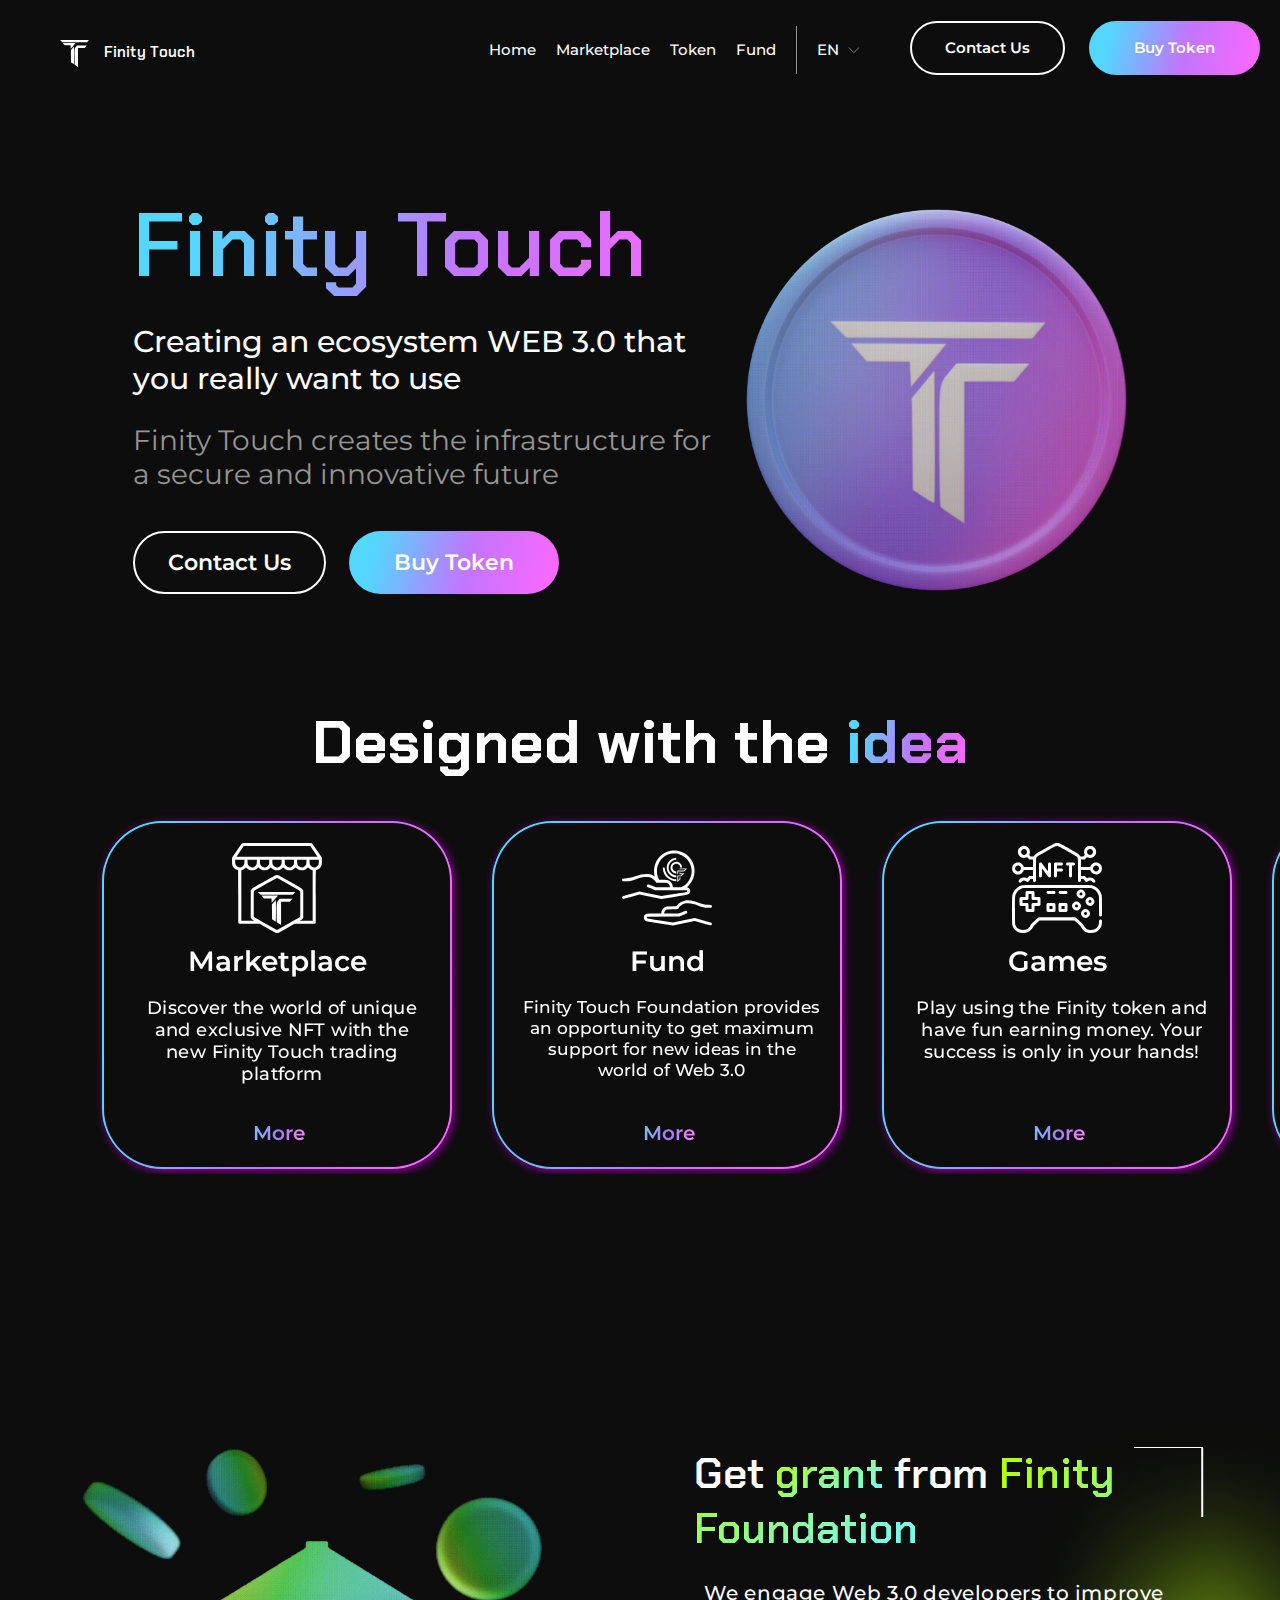
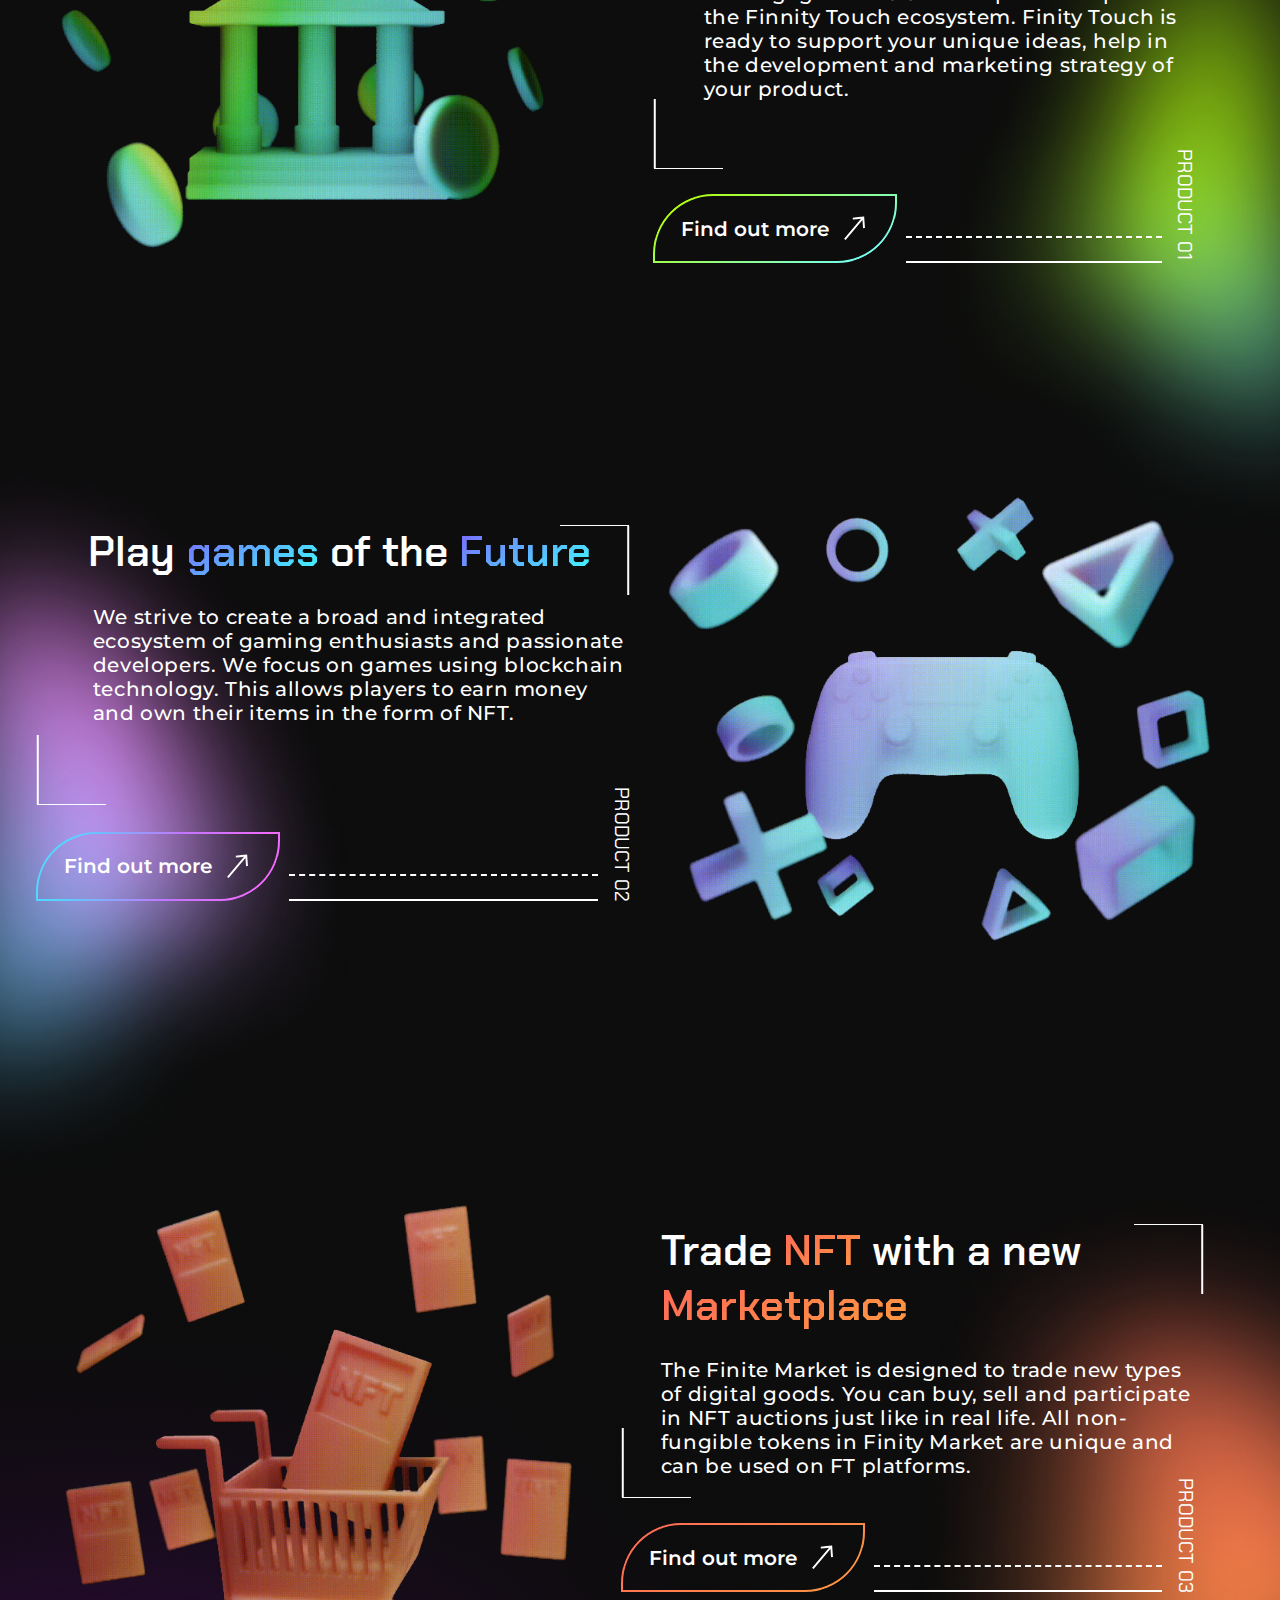
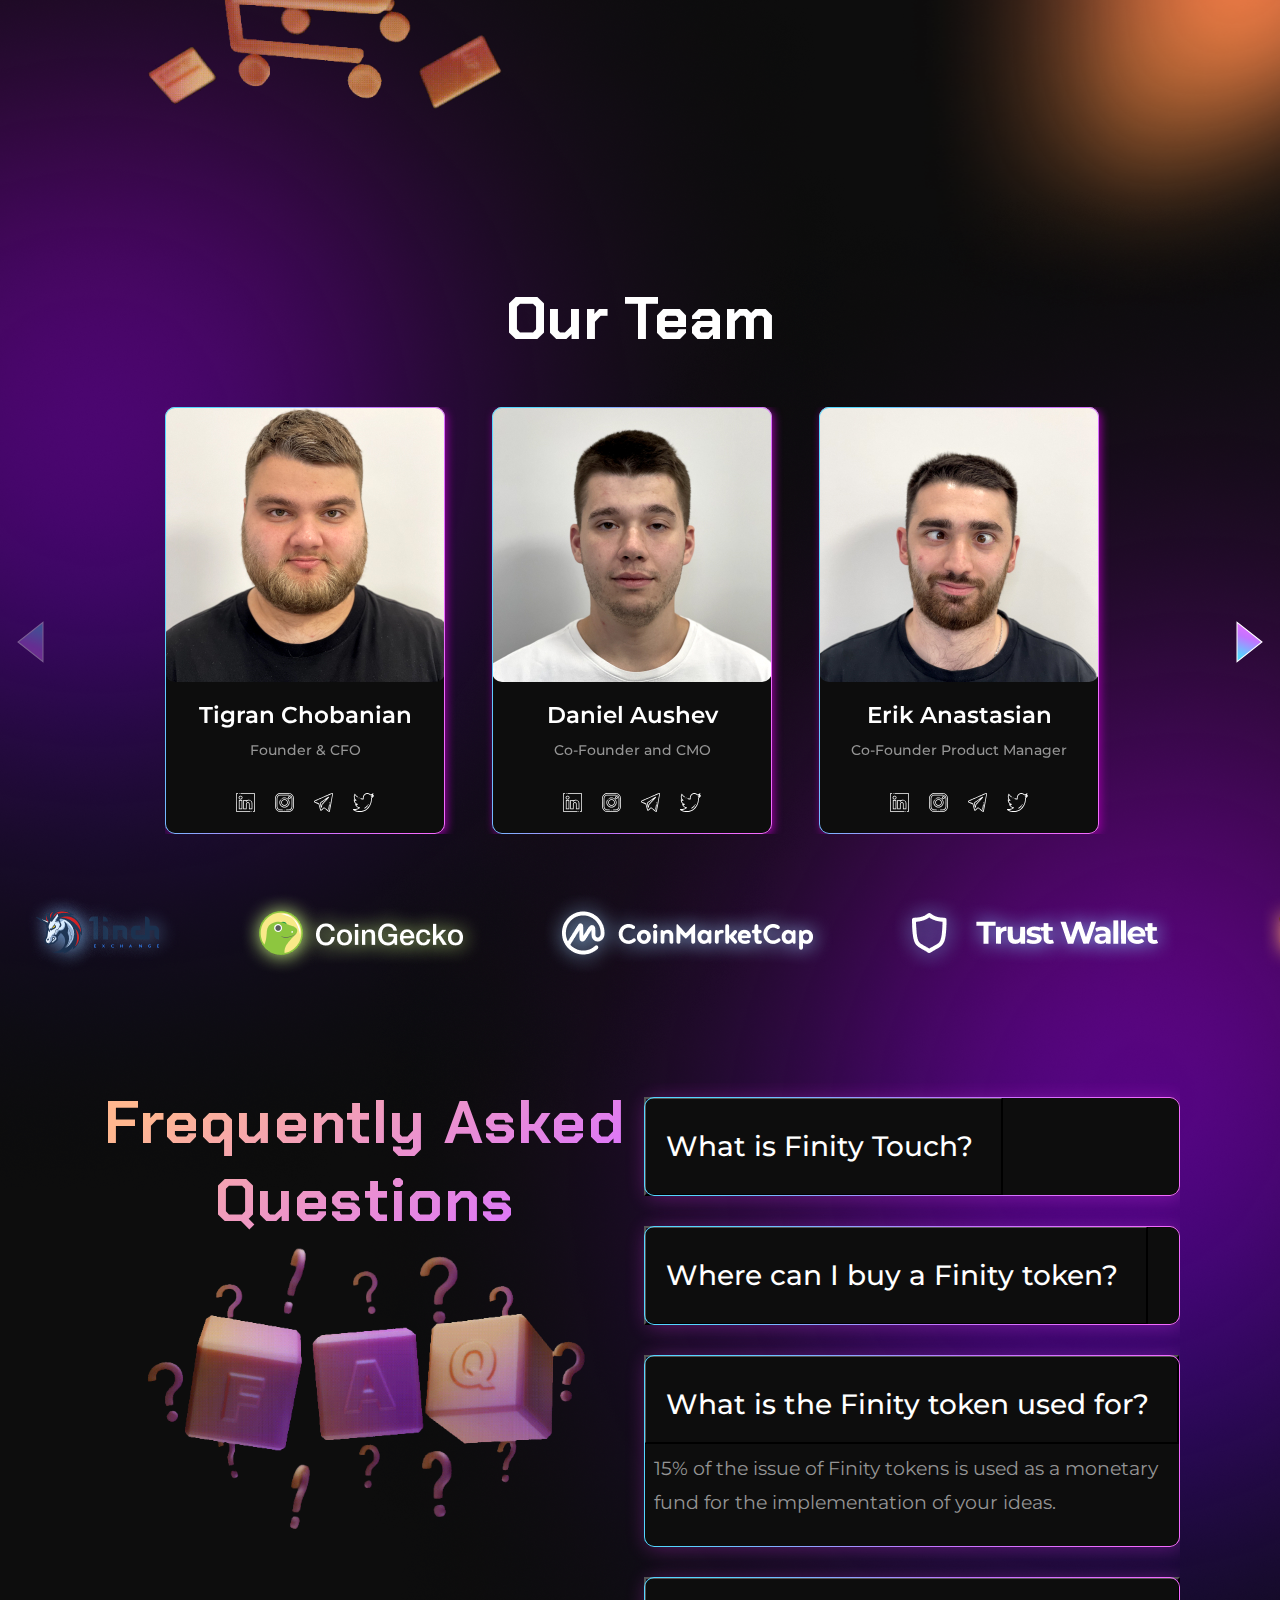
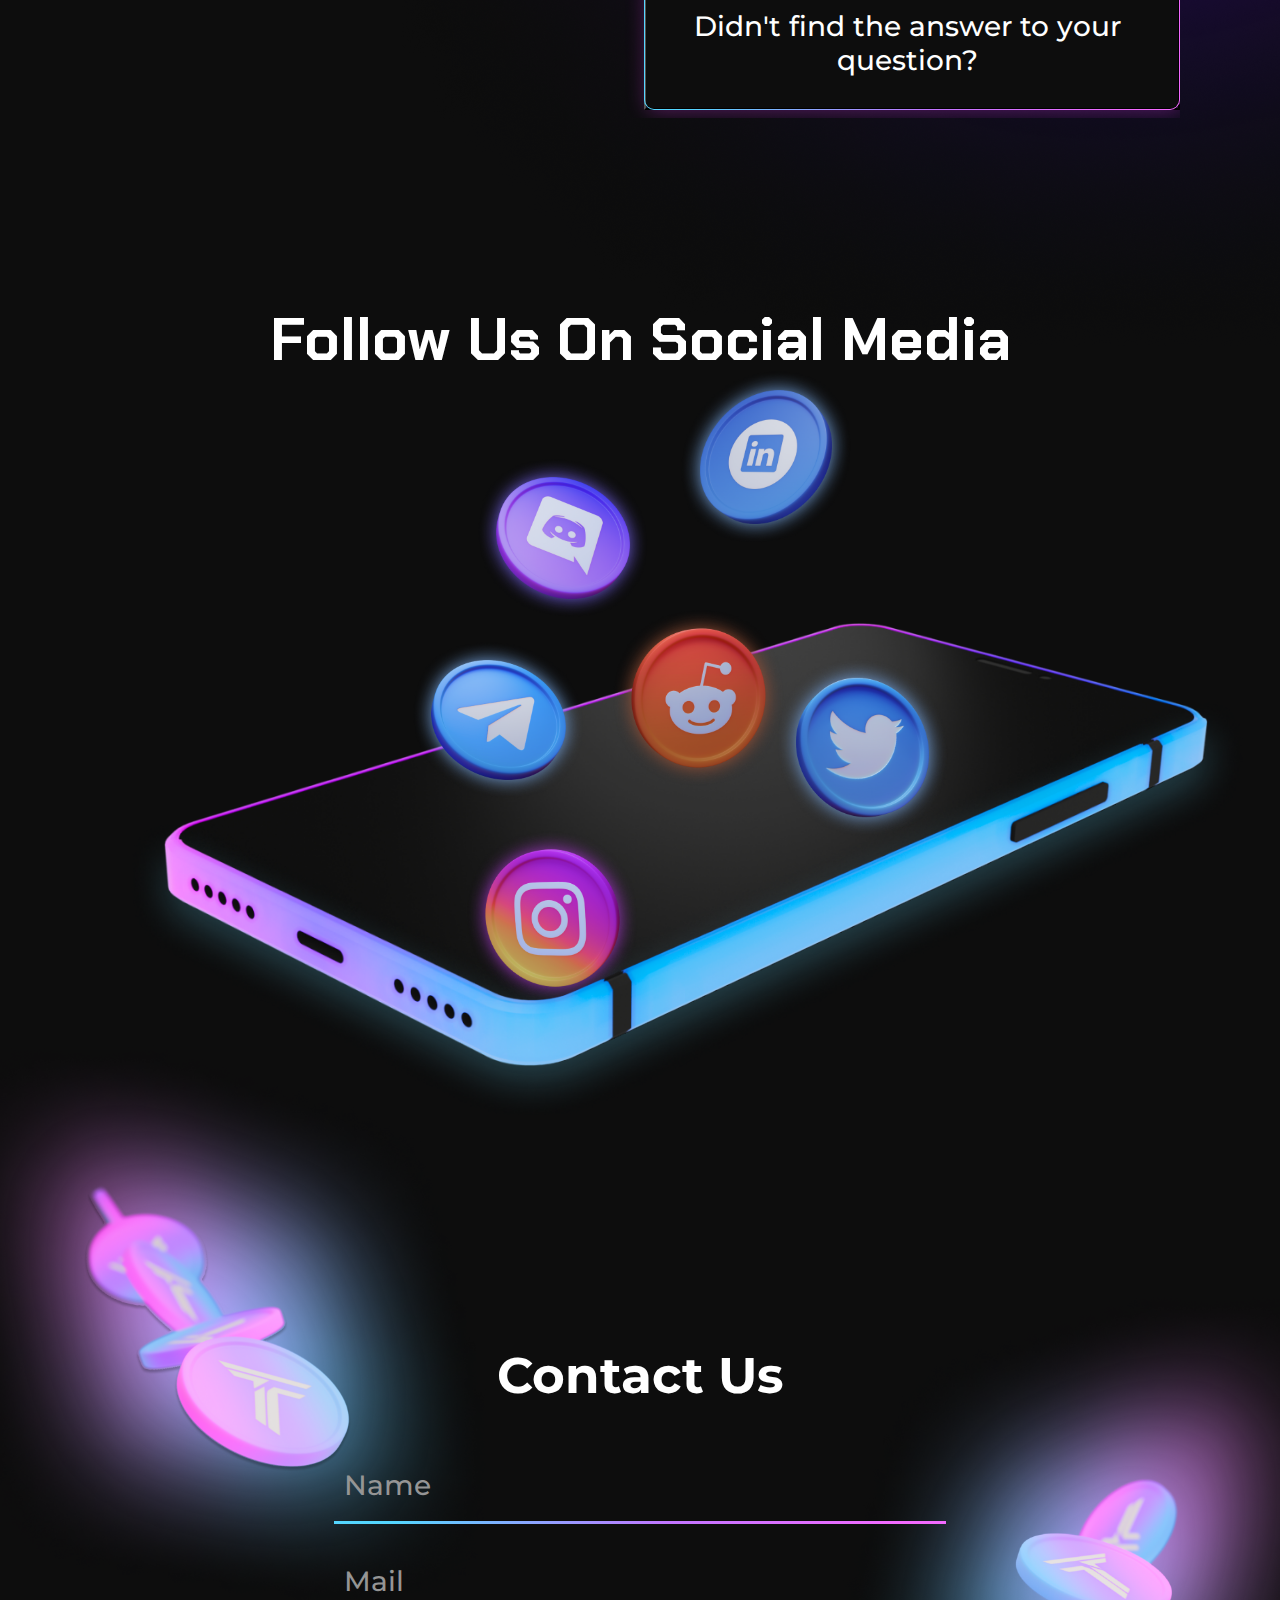
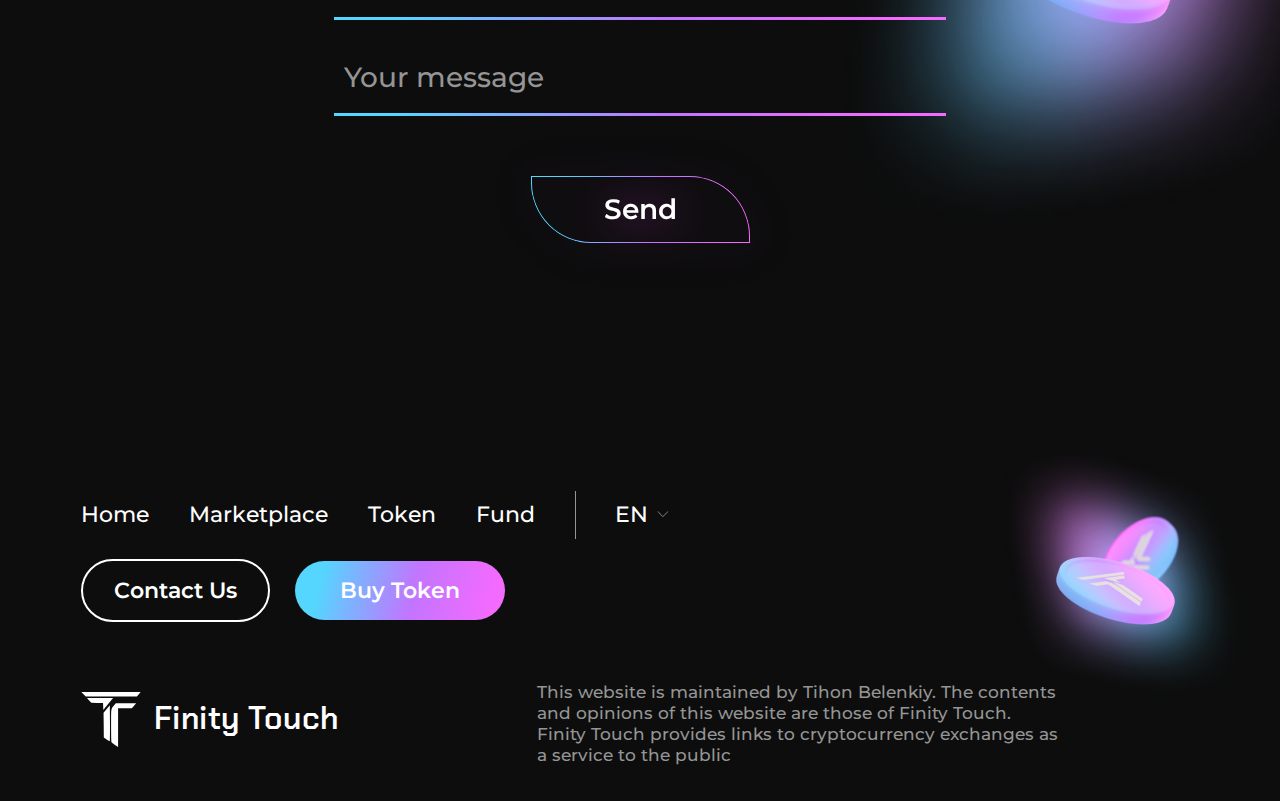
==== commit bcb2f33d: "fix design" ====
--- a/docs/index.html
+++ b/docs/index.html
@@ -8,38 +8,38 @@
     <title>Mainpage</title>
 
     <!-- bootstrap -->
-    <link href="https://cdn.jsdelivr.net/npm/bootstrap@5.2.3/dist/css/bootstrap.min.css?_v=20230408094143" rel="stylesheet"
+    <link href="https://cdn.jsdelivr.net/npm/bootstrap@5.2.3/dist/css/bootstrap.min.css" rel="stylesheet"
         integrity="sha384-rbsA2VBKQhggwzxH7pPCaAqO46MgnOM80zW1RWuH61DGLwZJEdK2Kadq2F9CUG65" crossorigin="anonymous">
-    <script src="https://cdn.jsdelivr.net/npm/@popperjs/core@2.11.6/dist/umd/popper.min.js?_v=20230408094143"
+    <script src="https://cdn.jsdelivr.net/npm/@popperjs/core@2.11.6/dist/umd/popper.min.js"
         integrity="sha384-oBqDVmMz9ATKxIep9tiCxS/Z9fNfEXiDAYTujMAeBAsjFuCZSmKbSSUnQlmh/jp3"
         crossorigin="anonymous"></script>
-    <script src="https://cdn.jsdelivr.net/npm/bootstrap@5.2.3/dist/js/bootstrap.min.js?_v=20230408094143"
+    <script src="https://cdn.jsdelivr.net/npm/bootstrap@5.2.3/dist/js/bootstrap.min.js"
         integrity="sha384-cuYeSxntonz0PPNlHhBs68uyIAVpIIOZZ5JqeqvYYIcEL727kskC66kF92t6Xl2V"
         crossorigin="anonymous"></script>
 
-    <link rel="stylesheet" href="https://maxcdn.bootstrapcdn.com/bootstrap/4.0.0/css/bootstrap.min.css?_v=20230408094143"
+    <link rel="stylesheet" href="https://maxcdn.bootstrapcdn.com/bootstrap/4.0.0/css/bootstrap.min.css"
         integrity="sha384-Gn5384xqQ1aoWXA+058RXPxPg6fy4IWvTNh0E263XmFcJlSAwiGgFAW/dAiS6JXm" crossorigin="anonymous">
 
-    <script src="https://code.jquery.com/jquery-3.6.3.slim.js?_v=20230408094143"
+    <script src="https://code.jquery.com/jquery-3.6.3.slim.js"
         integrity="sha256-DKU1CmJ8kBuEwumaLuh9Tl/6ZB6jzGOBV/5YpNE2BWc=" crossorigin="anonymous"></script>
-    <script src="https://cdn.jsdelivr.net/npm/bootstrap@4.6.2/dist/js/bootstrap.min.js?_v=20230408094143"
+    <script src="https://cdn.jsdelivr.net/npm/bootstrap@4.6.2/dist/js/bootstrap.min.js"
         integrity="sha384-+sLIOodYLS7CIrQpBjl+C7nPvqq+FbNUBDunl/OZv93DB7Ln/533i8e/mZXLi/P+"
         crossorigin="anonymous"></script>
-    <link rel="stylesheet" href="https://cdn.jsdelivr.net/npm/bootstrap-icons@1.10.3/font/bootstrap-icons.css?_v=20230408094143">
+    <link rel="stylesheet" href="https://cdn.jsdelivr.net/npm/bootstrap-icons@1.10.3/font/bootstrap-icons.css">
 
 
     <!-- font -->
     <link rel="preconnect" href="https://fonts.googleapis.com">
     <link rel="preconnect" href="https://fonts.gstatic.com" crossorigin>
     <link
-        href="https://fonts.googleapis.com/css2?family=Chakra+Petch:wght@400;500;600;700&family=Montserrat:wght@400;500;600;700&display=swap&_v=20230408094143"
+        href="https://fonts.googleapis.com/css2?family=Chakra+Petch:wght@400;500;600;700&family=Montserrat:wght@400;500;600;700&display=swap"
         rel="stylesheet">
 
 
     <!-- swiper -->
-    <link rel="stylesheet" href="https://cdn.jsdelivr.net/npm/swiper@9/swiper-bundle.min.css?_v=20230408094143" />
-
-    <link rel="stylesheet" href="styles/style.min.css?_v=20230408094143">
+    <link rel="stylesheet" href="https://cdn.jsdelivr.net/npm/swiper@9/swiper-bundle.min.css" />
+
+    <link rel="stylesheet" href="styles/style.min.css">
 </head>
 
 <body class="container-fluid p-0 main">
@@ -125,9 +125,8 @@
                     </div>
                 </div>
 
-                <div
-                    class="col-lg-5 col-md-12 p-0 order-lg-2 order-md-1 order-sm-1 order-1 d-flex justify-content-center">
-                    <picture><source srcset="img/coin.webp" type="image/webp"><img class="hero__image" src="img/coin.png" alt="coin main"></picture>
+                <div class="hero__image-wrap col-lg-5 col-md-12 p-0 order-lg-2 order-md-1 order-sm-1 order-1 d-flex">
+                    <img class="hero__image" src="img/coin.png" alt="coin main">
                 </div>
             </div>
         </div>
@@ -191,9 +190,9 @@
 
             <ul class="works__list p-0 m-0">
                 <li class="row works__item">
-                    <picture><source srcset="img/spots/works-spot-1.webp" type="image/webp"><img class="spots__img" src="img/spots/works-spot-1.png" alt="spot"></picture>
+                    <img class="spots__img" src="img/spots/works-spot-1.png" alt="spot">
                     <div class="image-wrap col-lg col-md-12 d-flex justify-content-center p-0">
-                        <picture><source srcset="img/fund2m.webp" type="image/webp"><img class="works__image" src="img/fund2m.png" alt="fund"></picture>
+                        <img class="works__image" src="img/fund.png" alt="fund">
                     </div>
                     <div class="col p-0 works__second-wrap">
                         <div class="works__second-col">
@@ -220,7 +219,7 @@
                 </li>
 
                 <li class="row works__item">
-                    <picture><source srcset="img/spots/works-spot-2.webp" type="image/webp"><img class="spots__img" src="img/spots/works-spot-2.png" alt="spot"></picture>
+                    <img class="spots__img" src="img/spots/works-spot-2.png" alt="spot">
                     <div class="works__second-wrap col p-0 order-2 ordwr-xl-1 order-lg-1 order-md-2 order-sm-2">
                         <div class="works__second-col">
                             <h3 class="works__caption">Play <span class="blue">games</span> of the <span
@@ -241,14 +240,14 @@
                     </div>
                     <div
                         class="image-wrap  col-lg col-md-12 d-flex justify-content-center order-1 ordwr-xl-2 order-lg-2 order-md-1 order-sm-1 p-0">
-                        <picture><source srcset="img/game.webp" type="image/webp"><img class="works__image" src="img/game.png" alt="game"></picture>
+                        <img class="works__image" src="img/game.png" alt="game">
                     </div>
                 </li>
 
                 <li class="row works__item">
-                    <picture><source srcset="img/spots/works-spot-3.webp" type="image/webp"><img class="spots__img" src="img/spots/works-spot-3.png" alt="spot"></picture>
+                    <img class="spots__img" src="img/spots/works-spot-3.png" alt="spot">
                     <div class="image-wrap col-lg col-md-12 d-flex justify-content-center p-0">
-                        <picture><source srcset="img/market2m.webp" type="image/webp"><img class="works__image" src="img/market2m.png" alt="market"></picture>
+                        <img class="works__image" src="img/market.png" alt="market">
                     </div>
                     <div class="col p-0 works__second-wrap">
                         <div class="works__second-col">
@@ -275,8 +274,8 @@
     </section>
 
     <section class="team container-fluid p-0">
-        <picture><source srcset="img/spots/team-spot-1.webp" type="image/webp"><img class="team__spot team__spot_l" src="img/spots/team-spot-1.png" alt="spot"></picture>
-        <picture><source srcset="img/spots/team-spot-2.webp" type="image/webp"><img class="team__spot team__spot_r" src="img/spots/team-spot-2.png" alt="spot"></picture>
+        <img class="team__spot team__spot_l" src="img/spots/team-spot-1.png" alt="spot">
+        <img class="team__spot team__spot_r" src="img/spots/team-spot-2.png" alt="spot">
         <div class="team__wrap">
             <h2 class="section__title">Our Team</h2>
 
@@ -1241,25 +1240,25 @@
             <div class="swiper partners__slider">
                 <div class="swiper-wrapper align-items-center">
                     <div class="swiper-slide partners__item">
-                        <picture><source srcset="img/partners/1inch_logo.webp" type="image/webp"><img src="img/partners/1inch_logo.png" alt="1inch logo"></picture>
+                        <img src="img/partners/1inch_logo.png" alt="1inch logo">
                     </div>
                     <div class="swiper-slide partners__item">
-                        <picture><source srcset="img/partners/coingecko_logo.webp" type="image/webp"><img src="img/partners/coingecko_logo.png" alt="coingecko logo"></picture>
+                        <img src="img/partners/coingecko_logo.png" alt="coingecko logo">
                     </div>
                     <div class="swiper-slide partners__item">
-                        <picture><source srcset="img/partners/coinmarketcap_logo.webp" type="image/webp"><img src="img/partners/coinmarketcap_logo.png" alt="coinmarketcap logo"></picture>
+                        <img src="img/partners/coinmarketcap_logo.png" alt="coinmarketcap logo">
+                    </div>
+                    <div class="swiper-slide partners__item partners__item_f">
+                        <img src="img/partners/trustwallet_logo.png" alt="trustwallet logo">
                     </div>
                     <div class="swiper-slide partners__item">
-                        <picture><source srcset="img/partners/trustwallet_logo.webp" type="image/webp"><img src="img/partners/trustwallet_logo.png" alt="trustwallet logo"></picture>
+                        <img src="img/partners/metamask_logo.png" alt="metamask logo">
                     </div>
                     <div class="swiper-slide partners__item">
-                        <picture><source srcset="img/partners/metamask_logo.webp" type="image/webp"><img src="img/partners/metamask_logo.png" alt="metamask logo"></picture>
+                        <img src="img/partners/bsc_logo.png" alt="bsc logo">
                     </div>
                     <div class="swiper-slide partners__item">
-                        <picture><source srcset="img/partners/bsc_logo.webp" type="image/webp"><img src="img/partners/bsc_logo.png" alt="bsc logo"></picture>
-                    </div>
-                    <div class="swiper-slide partners__item">
-                        <picture><source srcset="img/partners/pancakeswap_logo.webp" type="image/webp"><img src="img/partners/pancakeswap_logo.png" alt="pancakeswap logo"></picture>
+                        <img src="img/partners/pancakeswap_logo.png" alt="pancakeswap logo">
                     </div>
                 </div>
             </div>
@@ -1273,18 +1272,18 @@
             <div class="row container-fluid p-0 m-0 faq__container">
                 <div class="col-xl p-0 col-lg-12 faq__first-col">
                     <h2 class="section__title m-0">Frequently Asked Questions</h2>
-                    <picture><source srcset="img/FAQ.webp" type="image/webp"><img class="faq__img" src="img/FAQ.png" alt="faq"></picture>
+                    <img class="faq__img" src="img/FAQ.png" alt="faq">
                 </div>
 
                 <div class="accordion faq__accordion col-xl p-0" id="accordionExample">
                     <div class="accordion-item">
                         <h4 class="accordion-header" id="headingOne">
-                            <button class="accordion-button" type="button" data-bs-toggle="collapse"
-                                data-bs-target="#collapseOne" aria-expanded="true" aria-controls="collapseOne">
+                            <button class="accordion-button collapsed" type="button" data-bs-toggle="collapse"
+                                data-bs-target="#collapseOne" aria-expanded="false" aria-controls="collapseOne">
                                 What is Finity Touch?
                             </button>
                         </h4>
-                        <div id="collapseOne" class="accordion-collapse collapse show" aria-labelledby="headingOne"
+                        <div id="collapseOne" class="accordion-collapse collapse" aria-labelledby="headingOne"
                             data-bs-parent="#accordionExample">
                             <div class="accordion-body">
                                 15% of the issue of Finity tokens is used as a monetary fund for the implementation
@@ -1309,12 +1308,12 @@
                     </div>
                     <div class="accordion-item">
                         <h4 class="accordion-header" id="headingThree">
-                            <button class="accordion-button collapsed" type="button" data-bs-toggle="collapse"
-                                data-bs-target="#collapseThree" aria-expanded="false" aria-controls="collapseThree">
+                            <button class="accordion-button" type="button" data-bs-toggle="collapse"
+                                data-bs-target="#collapseThree" aria-expanded="true" aria-controls="collapseThree">
                                 What is the Finity token used for?
                             </button>
                         </h4>
-                        <div id="collapseThree" class="accordion-collapse collapse" aria-labelledby="headingThree"
+                        <div id="collapseThree" class="accordion-collapse collapse show" aria-labelledby="headingThree"
                             data-bs-parent="#accordionExample">
                             <div class="accordion-body">
                                 15% of the issue of Finity tokens is used as a monetary fund for the implementation
@@ -1349,8 +1348,8 @@
 
             <div class="socials justify-content-center">
                 <div> <!--  style="position: relative;" -->
-                    <picture><source srcset="img/socials/base.webp" type="image/webp"><img class="socials__base" src="img/socials/base.png" alt="phone"></picture>
-                    <picture><source srcset="img/socials/mask.webp" type="image/webp"><img class="socials__mask mask" src="img/socials/mask.png" alt="phone"></picture>
+                    <img class="socials__base" src="img/socials/base.png" alt="phone">
+                    <img class="socials__mask mask" src="img/socials/mask.png" alt="phone">
                     <div class="socials__list">
                         <a href="https://www.instagram.com" target="_blank" rel="noopener noreferrer">
                             <img class="socials__item socials__item_inst" src="img/socials/token instagram.png"
@@ -1387,8 +1386,8 @@
     <section class="contact container-fluid p-0">
         <div class="contact__wrap text-center">
 
-            <picture><source srcset="img/tokens.webp" type="image/webp"><img class="contact__image" src="img/tokens.png" alt="tokens"></picture>
-            <picture><source srcset="img/tokens2.webp" type="image/webp"><img class="contact__image_r" src="img/tokens2.png" alt="tokens"></picture>
+            <img class="contact__image" src="img/tokens.png" alt="tokens">
+            <img class="contact__image_r" src="img/tokens2.png" alt="tokens">
             <h2 class="section__title">Contact Us</h2>
             <form class="contact__form">
                 <div class="form-group m-0">
@@ -1455,7 +1454,7 @@
 
             <p class="footer__text d-flex">This website is maintained by Tihon Belenkiy. The contents and opinions
                 of this
-                website are those of Finity Touch.
+                website are those of Finity Touch. <br />
                 Finity Touch provides links to cryptocurrency exchanges as a service to the public</p>
             <!-- </div> -->
         </div>
@@ -1471,13 +1470,13 @@
                 Finity Touch provides links to cryptocurrency exchanges as a service to the public</p>
         </div> -->
 
-        <picture><source srcset="img/coins_footer.webp" type="image/webp"><img class="footer__image" src="img/coins_footer.png" alt="tokens"></picture>
+        <img class="footer__image" src="img/coins_footer.png" alt="tokens">
     </div>
 </footer>
     <!-- swiper -->
-    <script src="https://cdn.jsdelivr.net/npm/swiper@9/swiper-bundle.min.js?_v=20230408094143"></script>
-
-    <script src="scripts/main.min.js?_v=20230408094143"></script>
+    <script src="https://cdn.jsdelivr.net/npm/swiper@9/swiper-bundle.min.js"></script>
+
+    <script src="scripts/main.min.js"></script>
 </body>
 
 </html>--- a/docs/styles/style.min.css
+++ b/docs/styles/style.min.css
@@ -1 +1,4133 @@
-@import url('https://fonts.googleapis.com/css2?family=Chakra+Petch:wght@400; 500;600;700&family=Montserrat:wght@400;500;600;700&display=swap');.visibility-hidden{position:absolute;width:1px;height:1px;margin:-1px;border:0;padding:0;white-space:nowrap;-webkit-clip-path:inset(100%);clip-path:inset(100%);clip:rect(0 0 0 0);overflow:hidden;outline:0;outline-offset:0;pointer-events:none}body{background-color:#0d0d0d;font-style:normal;display:-webkit-box;display:-ms-flexbox;display:flex;-ms-flex-flow:wrap;flex-flow:wrap}.contact-button{font-family:Montserrat;font-weight:600;font-size:22px;line-height:1.227;color:#fff;padding:18px 33px;background-color:transparent;border:2px solid #fff;border-radius:50px}.contact-button_active{border:none;background:-o-linear-gradient(346.41deg,#54d6ff 13.23%,#c275ff 56.28%,#f36aff 91.95%);background:linear-gradient(103.59deg,#54d6ff 13.23%,#c275ff 56.28%,#f36aff 91.95%);padding:18px 45px}.language{padding-left:40px;font-family:Montserrat;font-weight:500;font-size:22px;line-height:1.227;color:#fff;max-width:-webkit-fit-content;max-width:-moz-fit-content;max-width:fit-content;background:0 0;border:none;padding-right:0}.language__wrap{height:3em;-webkit-box-align:center;-ms-flex-align:center;align-items:center;display:-webkit-box;display:-ms-flexbox;display:flex;border-left:solid 1px #959595}.language .downarrow{margin-left:9px;width:12px}.language__menu{background-color:transparent;min-width:-webkit-fit-content;min-width:-moz-fit-content;min-width:fit-content;left:15px}.language__item{font-family:Montserrat;font-weight:500;font-size:22px;line-height:1.227;color:#fff;max-width:-webkit-fit-content;max-width:-moz-fit-content;max-width:fit-content}.language__item:focus,.language__item:hover{color:#0d0d0d}.language__item:active{background:-o-linear-gradient(346.41deg,#54d6ff 13.23%,#c275ff 56.28%,#f36aff 91.95%);background:linear-gradient(103.59deg,#54d6ff 13.23%,#c275ff 56.28%,#f36aff 91.95%)}.header{font-style:normal;background:rgba(13,13,13,.2);-webkit-backdrop-filter:blur(15px);backdrop-filter:blur(15px);z-index:20}.header__wrap{margin:23px 20px 22px 60px}.header .logo{margin-top:6px!important;font-family:"Chakra Petch";font-weight:600;font-size:36px;line-height:1.3;color:#fff}.header .logo__image{margin-right:15px}.header .logo:hover{background:-o-linear-gradient(346.41deg,#54d6ff 13.23%,#c275ff 56.28%,#f36aff 91.95%);background:linear-gradient(103.59deg,#54d6ff 13.23%,#c275ff 56.28%,#f36aff 91.95%);-webkit-background-clip:text;-webkit-text-fill-color:transparent}.header .navigation__btn{border:none;width:30px;padding:0;-webkit-box-shadow:none;box-shadow:none}.header .navigation__btn .navbar__icon{height:2px;background-color:#fff;width:100%;margin-bottom:5px;display:block}.header .navigation__btn .navbar__icon:last-child{margin-bottom:0}.header .navigation__item{margin-right:40px}.header .navigation__link{font-family:Montserrat;font-weight:500;font-size:22px;line-height:1.227;color:#fff!important}.header .navigation__link:hover{background:-o-linear-gradient(346.41deg,#54d6ff 13.23%,#c275ff 56.28%,#f36aff 91.95%);background:linear-gradient(103.59deg,#54d6ff 13.23%,#c275ff 56.28%,#f36aff 91.95%);-webkit-background-clip:text;-webkit-text-fill-color:transparent}.header__buttons{margin-left:50px}.header__buttons .contact-button:first-child{margin-right:20px}.hero{overflow:hidden;-webkit-box-ordinal-group:2;-ms-flex-order:1;order:1}.hero__wrap{margin:89px 10.157% 0 10.417%}.hero__title{font-family:"Chakra Petch";font-style:normal;font-weight:600;font-size:147px;line-height:1.299;background:-o-linear-gradient(346.41deg,#54d6ff 13.23%,#c275ff 56.28%,#f36aff 91.95%);background:linear-gradient(103.59deg,#54d6ff 13.23%,#c275ff 56.28%,#f36aff 91.95%);-webkit-background-clip:text;-webkit-text-fill-color:transparent;background-clip:text;text-fill-color:transparent;margin-bottom:19px}.hero__text{font-family:Montserrat;font-style:normal;font-weight:500;font-size:48px;line-height:1.229;color:#fff;margin-bottom:25px}.hero__sub-text{font-family:Montserrat;font-style:normal;font-weight:400;font-size:37px;line-height:1.216;color:#959595;margin-bottom:40px}.hero__buttons .contact-button:first-child{margin-right:20px}.section__title{font-family:"Chakra Petch";font-weight:700;font-size:60px;line-height:1.3;text-align:center;color:#fff}.section__title_accent{background:-o-linear-gradient(346.41deg,#54d6ff 13.23%,#c275ff 56.28%,#f36aff 91.95%);background:linear-gradient(103.59deg,#54d6ff 13.23%,#c275ff 56.28%,#f36aff 91.95%);-webkit-background-clip:text;-webkit-text-fill-color:transparent;background-clip:text;text-fill-color:transparent}.ideas{overflow:hidden;-webkit-box-ordinal-group:3;-ms-flex-order:2;order:2}.ideas__wrap{margin-top:91px}.ideas__swiper{padding-left:40px!important;width:-webkit-fit-content;width:-moz-fit-content;width:fit-content;padding-top:40px;padding-bottom:5px}.ideas .swiper-slide{width:-webkit-fit-content!important;width:-moz-fit-content!important;width:fit-content!important}.ideas__item{text-align:center;padding:22px 21px 23.5px 30px;background:0 0;-webkit-box-shadow:2px 2px 9px #91009d;box-shadow:2px 2px 9px #91009d;border-radius:60px;width:350px;height:348px}.ideas__item::before{border:2px solid;content:"";position:absolute;top:0;left:0;right:0;bottom:0;border-radius:60px;-webkit-mask:-webkit-gradient(linear,left top,left bottom,color-stop(0,#fff)) padding-box,-webkit-gradient(linear,left top,left bottom,color-stop(0,#fff));-webkit-mask:linear-gradient(#fff 0 0) padding-box,linear-gradient(#fff 0 0);-webkit-mask-composite:destination-out;-o-border-image:-o-linear-gradient(346.41deg,#54d6ff 13.23%,#c275ff 56.28%,#f36aff 91.95%) 1;border-image:linear-gradient(103.59deg,#54d6ff 13.23%,#c275ff 56.28%,#f36aff 91.95%) 1;background:-o-linear-gradient(346.41deg,#54d6ff 13.23%,#c275ff 56.28%,#f36aff 91.95%);background:linear-gradient(103.59deg,#54d6ff 13.23%,#c275ff 56.28%,#f36aff 91.95%)}.ideas .section__title{margin-bottom:0;padding-left:606px;padding-right:659px}.ideas__icon{margin-bottom:11px}.ideas__caption{font-family:Montserrat;font-weight:600;font-size:28px;line-height:1.214;text-align:center;color:#fff;margin-bottom:18px}.ideas__text{font-family:Montserrat;font-weight:500;font-size:18px;line-height:1.222;text-align:center;letter-spacing:.02em;color:#fff;margin-bottom:35px}.ideas .more-btn{font-family:Montserrat;font-weight:600;font-size:20px;line-height:1.2;background:-o-linear-gradient(346.41deg,#86affe 13.23%,#a57aff 53.2%,#fb84ff 91.95%);background:linear-gradient(103.59deg,#86affe 13.23%,#a57aff 53.2%,#fb84ff 91.95%);-webkit-background-clip:text;-webkit-text-fill-color:transparent;background-clip:text;text-fill-color:transparent;position:absolute;bottom:24px;left:45%;width:-webkit-fit-content;width:-moz-fit-content;width:fit-content}.works{-webkit-box-ordinal-group:4;-ms-flex-order:3;order:3}.works__wrap{margin:218px 8.022% 0 9.12%;overflow:hidden}.works__item{margin-right:40px;-webkit-box-align:center;-ms-flex-align:center;align-items:center;-webkit-box-pack:justify;-ms-flex-pack:justify;justify-content:space-between}.works__item .spots__img{position:absolute;width:377px;height:765px;right:0;padding:0}.works__item:nth-child(2){margin-top:86px;margin-bottom:140px;margin-left:39px;margin-right:0}.works__item:nth-child(2) .spots__img{left:0}.works__item:nth-child(2) .works__second-col{padding-left:52px}.works__item:nth-child(2) .works__second-col::before{top:-5px;right:16px}.works__item:nth-child(2) .works__second-col::after{bottom:-5px}.works__item:nth-child(2) .works__text{padding-right:10px!important;margin-left:5px}.works__item:last-child{-webkit-box-pack:center;-ms-flex-pack:center;justify-content:center}.works__item:last-child .works__text{padding:0}.works__item:last-child .works__second-col{padding-left:42px;padding-bottom:85px}.works__item:last-child .works__second-col::after{left:7px}.works__item:last-child .works__caption{margin-left:10px}.works__second-wrap{max-width:745px}.works__second-col{padding-left:calc(1.425rem + 1.4vw);padding-right:0;padding-bottom:68px;position:relative}.works__second-col::after{content:"";display:block;width:70px;height:70px;position:absolute;left:0;bottom:0;background:url(../img/corner.svg);background-repeat:no-repeat}.works__second-col::before{content:"";display:block;width:70px;height:70px;position:absolute;top:0;right:5px;background:url(../img/corner.svg);-webkit-transform:rotate(180deg);-ms-transform:rotate(180deg);transform:rotate(180deg);background-repeat:no-repeat}.works__caption{font-family:"Chakra Petch";font-weight:600;font-size:calc(1.65625rem + 3.25vw);line-height:1.294;letter-spacing:-.02em;color:#fff;margin-bottom:25px}.works__caption .green{background:-o-linear-gradient(301.29deg,#b2ff0f 10.47%,#76ffef 88.29%);background:linear-gradient(148.71deg,#b2ff0f 10.47%,#76ffef 88.29%);-webkit-background-clip:text;-webkit-text-fill-color:transparent;background-clip:text;text-fill-color:transparent}.works__caption .blue{background:-o-linear-gradient(304.46deg,#7673ff 10.4%,#42f4ff 92.38%);background:linear-gradient(145.54deg,#7673ff 10.4%,#42f4ff 92.38%);-webkit-background-clip:text;-webkit-text-fill-color:transparent;background-clip:text;text-fill-color:transparent}.works__caption .orange{background:-o-linear-gradient(305.34deg,#ff6c56 6.96%,#ff9344 88.16%);background:linear-gradient(144.66deg,#ff6c56 6.96%,#ff9344 88.16%);-webkit-background-clip:text;-webkit-text-fill-color:transparent;background-clip:text;text-fill-color:transparent}.works__text{font-family:Montserrat;font-style:normal;font-weight:500;font-size:25px;line-height:1.2;letter-spacing:.03em;color:#fff;margin-bottom:0;margin-left:10px;padding-right:21px}.works .find-button{max-width:-webkit-fit-content;max-width:-moz-fit-content;max-width:fit-content;font-family:Montserrat;font-weight:600;font-size:calc(1.29375rem + .35vw);line-height:1.22;color:#fff;background-color:transparent;display:-webkit-box;display:-ms-flexbox;display:flex;-webkit-box-orient:horizontal;-webkit-box-direction:normal;-ms-flex-direction:row;flex-direction:row;-webkit-box-pack:center;-ms-flex-pack:center;justify-content:center;-webkit-box-align:center;-ms-flex-align:center;align-items:center;padding:22px 27.7px;border:none}.works .find-button::before{border:2px solid;content:"";position:absolute;top:0;left:0;right:0;bottom:0;border-radius:60px 0;-webkit-mask:-webkit-gradient(linear,left top,left bottom,color-stop(0,#fff)) padding-box,-webkit-gradient(linear,left top,left bottom,color-stop(0,#fff));-webkit-mask:linear-gradient(#fff 0 0) padding-box,linear-gradient(#fff 0 0);-webkit-mask-composite:destination-out}.works .find-button.green.find-button::before{-o-border-image:-o-linear-gradient(301.29deg,#b2ff0f 10.47%,#76ffef 88.29%) 1;border-image:linear-gradient(148.71deg,#b2ff0f 10.47%,#76ffef 88.29%) 1;background:-o-linear-gradient(301.29deg,#b2ff0f 10.47%,#76ffef 88.29%);background:linear-gradient(148.71deg,#b2ff0f 10.47%,#76ffef 88.29%)}.works .find-button.blue.find-button::before{-o-border-image:-o-linear-gradient(346.41deg,#54d6ff 13.23%,#c275ff 56.28%,#f36aff 91.95%) 1;border-image:linear-gradient(103.59deg,#54d6ff 13.23%,#c275ff 56.28%,#f36aff 91.95%) 1;background:-o-linear-gradient(346.41deg,#54d6ff 13.23%,#c275ff 56.28%,#f36aff 91.95%);background:linear-gradient(103.59deg,#54d6ff 13.23%,#c275ff 56.28%,#f36aff 91.95%)}.works .find-button.orange.find-button::before{-o-border-image:-o-linear-gradient(305.34deg,#ff6c56 6.96%,#ff9344 88.16%) 1;border-image:linear-gradient(144.66deg,#ff6c56 6.96%,#ff9344 88.16%) 1;background:-o-linear-gradient(305.34deg,#ff6c56 6.96%,#ff9344 88.16%);background:linear-gradient(144.66deg,#ff6c56 6.96%,#ff9344 88.16%)}.works .find-button__img{margin-left:19px}.works .image-wrap{max-width:calc(6.15rem + 39.2vw)}.works__footer{margin-top:25px;position:relative}.works__footer .lines{margin-left:7px;height:23px;max-width:53.7%;border-bottom:solid 2px #fff;border-top:dashed 2px #fff;margin-right:55px!important}.works__sub-text{font-family:"Chakra Petch";font-style:normal;font-weight:400;font-size:19px;line-height:180%;color:#fff;-webkit-transform:rotate(90deg);-ms-transform:rotate(90deg);transform:rotate(90deg);margin:0;position:absolute;right:-35px;bottom:40px}.socials{display:-webkit-box;display:-ms-flexbox;display:flex;list-style:none;padding:0;gap:20px}.team{-webkit-box-ordinal-group:5;-ms-flex-order:4;order:4;position:relative}.team__wrap{margin-top:101px}.team__spot{position:absolute;pointer-events:none;z-index:-1}.team__spot_l{top:-500px}.team__spot_r{right:0}.team .section__title{margin-bottom:50px}.team__carusel{display:-webkit-box;display:-ms-flexbox;display:flex;-ms-flex-wrap:wrap;flex-wrap:wrap;width:1261px;margin-left:auto;margin-right:auto}.team__carusel .team__list{display:-webkit-box;display:-ms-flexbox;display:flex;-ms-flex-wrap:wrap;flex-wrap:wrap}.team__carusel .team__item{margin-right:47px}.team__carusel .team__item:nth-child(4n){margin-right:0}.team__carusel .team__item:nth-child(n+5){margin-top:40px}.team__carusel_row{margin-top:40px}.team__slider{padding:0;width:1261px}.team__slider_wrap{display:none}.team__list{list-style:none;padding:0;margin-bottom:0}.team .swiper-button-next,.team .swiper-button-prev{content:url(../img/swiper-button.svg);top:55%}.team .swiper-button-prev{-webkit-transform:rotate(180deg);-ms-transform:rotate(180deg);transform:rotate(180deg);right:auto;left:17px}.team .swiper-button-next{left:auto;right:17px}.team__item{height:calc((100% - 30px)/ 2)}.team .worker{max-width:-webkit-fit-content;max-width:-moz-fit-content;max-width:fit-content;background:#0d0d0d;-webkit-box-shadow:2px 2px 9px #91009d;box-shadow:2px 2px 9px #91009d;background-clip:padding-box;border-radius:10px;padding-bottom:20px}.team .worker::before{border:1px solid;content:"";position:absolute;top:0;left:0;right:0;bottom:0;border-radius:10px;-o-border-image:-o-linear-gradient(346.41deg,#54d6ff 13.23%,#c275ff 56.28%,#f36aff 91.95%) 1;border-image:linear-gradient(103.59deg,#54d6ff 13.23%,#c275ff 56.28%,#f36aff 91.95%) 1;background:-o-linear-gradient(346.41deg,#54d6ff 13.23%,#c275ff 56.28%,#f36aff 91.95%);background:linear-gradient(103.59deg,#54d6ff 13.23%,#c275ff 56.28%,#f36aff 91.95%);-webkit-mask:-webkit-gradient(linear,left top,left bottom,color-stop(0,#fff)) padding-box,-webkit-gradient(linear,left top,left bottom,color-stop(0,#fff));-webkit-mask:linear-gradient(#fff 0 0) padding-box,linear-gradient(#fff 0 0);-webkit-mask-composite:destination-out}.team .worker__img{margin-bottom:18.5px;width:100%;border-radius:inherit}.team .worker__name{font-family:Montserrat;font-style:normal;font-weight:600;font-size:23px;line-height:1.217;text-align:center;color:#fff;margin-bottom:13px}.team .worker__position{font-family:Montserrat;font-style:normal;font-weight:500;font-size:14px;line-height:1.214;text-align:center;color:#959595;margin-bottom:31px}.team .socials{margin-right:auto;margin-left:auto;max-width:-webkit-fit-content;max-width:-moz-fit-content;max-width:fit-content;margin-bottom:0;position:relative;z-index:10}.team .more__button{margin-left:auto;margin-right:auto;font-family:Montserrat;font-style:normal;font-weight:600;font-size:22px;line-height:1.227;color:#fff;background-color:transparent;padding:18px 25px;margin-top:75px;border:2px solid #fff;border-radius:50px 0}.team .more__img{margin-left:7px}.partners{-webkit-box-ordinal-group:6;-ms-flex-order:5;order:5}.partners__wrap{margin-top:51px}.partners .swiper-wrapper{max-width:300px}.partners__item{width:-webkit-fit-content!important;width:-moz-fit-content!important;width:fit-content!important}.main .faq{-webkit-box-ordinal-group:7;-ms-flex-order:6;order:6}.faq__wrap{margin-top:160px;margin-right:200px;margin-left:200px;overflow:hidden}.faq__first-col{max-width:-webkit-min-content;max-width:-moz-min-content;max-width:min-content}.faq__img{margin-top:-17px}.faq .section__title{background:-o-linear-gradient(306.15deg,#ffb78f 11.79%,#db73ff 85.69%);background:linear-gradient(143.85deg,#ffb78f 11.79%,#db73ff 85.69%);-webkit-background-clip:text;-webkit-text-fill-color:transparent;background-clip:text;text-fill-color:transparent;font-family:"Chakra Petch";font-weight:700;font-size:60px;line-height:78px;text-align:center;letter-spacing:.02em}.faq__accordion{position:inherit;margin-top:14px;margin-left:7px}.faq .accordion-item{background:#0d0d0d;-webkit-box-shadow:2px 2px 20px rgba(239,57,255,.3);box-shadow:2px 2px 20px rgba(239,57,255,.3);border-radius:10px;margin-bottom:30px;background-clip:padding-box;position:relative;border-radius:10px}.faq .accordion-item::before{border:1px solid;content:"";position:absolute;top:0;left:0;right:0;bottom:0;border-radius:10px;-o-border-image:-o-linear-gradient(346.41deg,#54d6ff 13.23%,#c275ff 56.28%,#f36aff 91.95%) 1;border-image:linear-gradient(103.59deg,#54d6ff 13.23%,#c275ff 56.28%,#f36aff 91.95%) 1;background:-o-linear-gradient(346.41deg,#54d6ff 13.23%,#c275ff 56.28%,#f36aff 91.95%);background:linear-gradient(103.59deg,#54d6ff 13.23%,#c275ff 56.28%,#f36aff 91.95%);-webkit-mask:-webkit-gradient(linear,left top,left bottom,color-stop(0,#fff)) padding-box,-webkit-gradient(linear,left top,left bottom,color-stop(0,#fff));-webkit-mask:linear-gradient(#fff 0 0) padding-box,linear-gradient(#fff 0 0);-webkit-mask-composite:destination-out}.faq .accordion-item:nth-child(4){margin-bottom:0}.faq .accordion-header{padding:0}.faq .accordion-button{font-family:Montserrat;font-style:normal;font-weight:500;font-size:28px;line-height:1.214;color:#fff;background-color:transparent;-webkit-box-shadow:none;box-shadow:none;padding:30px 28px 31px 20px}.faq .accordion-body{font-family:Montserrat;font-style:normal;font-weight:400;font-size:19px;line-height:180%;color:#959595;padding:0 18px 27px 10px}.faq .accordion-button.collapsed::after{background:url(../img/plus.svg);width:21px;height:21px}.faq .accordion-button:not(.collapsed){padding-bottom:21px!important}.follow{-webkit-box-ordinal-group:8;-ms-flex-order:7;order:7}.follow__wrap{margin-top:182px;overflow:hidden}.follow .section__title{margin-bottom:106px}.follow .socials{position:relative;padding-bottom:60px;left:45px;margin-top:19.12%;margin-left:9.3%;margin-right:9.3%}.follow .socials__base{position:absolute;z-index:1;max-width:-webkit-fill-available}.follow .socials__mask{position:relative;top:83px;left:-50px;z-index:10;pointer-events:none;max-width:108%;top:16%;left:-3.8%}.follow .socials__list{position:absolute;left:0;top:0;width:100%;height:100%}.follow .socials__list a{position:relative;position:initial}.follow .socials__item{position:absolute;z-index:9;width:16.76%}.follow .socials__item:hover{-webkit-animation:rotetesocial 1.5s ease-in infinite;animation:rotetesocial 1.5s ease-in infinite;z-index:11}.follow .socials__item_inst{left:26.5%;top:46%}.follow .socials__item_telegram{left:21.3%;top:7.5%}.follow .socials__item_discord{left:27.5%;top:-29.5%}.follow .socials__item_reddit{left:40.5%;top:1%}.follow .socials__item_linkedin{left:47%;top:-47.5%}.follow .socials__item_twitter{left:56.23%;top:11%}.follow .socials__list{left:25px;top:-20px}@-webkit-keyframes rotetesocial{0%,7%{-webkit-transform:rotateZ(0);transform:rotateZ(0)}15%{-webkit-transform:rotateZ(-13deg);transform:rotateZ(-13deg)}20%{-webkit-transform:rotateZ(9deg);transform:rotateZ(9deg)}25%{-webkit-transform:rotateZ(-10deg);transform:rotateZ(-10deg)}30%{-webkit-transform:rotateZ(7deg);transform:rotateZ(7deg)}35%{-webkit-transform:rotateZ(-2deg);transform:rotateZ(-2deg)}100%,40%{-webkit-transform:rotateZ(0);transform:rotateZ(0)}}@keyframes rotetesocial{0%,7%{-webkit-transform:rotateZ(0);transform:rotateZ(0)}15%{-webkit-transform:rotateZ(-13deg);transform:rotateZ(-13deg)}20%{-webkit-transform:rotateZ(9deg);transform:rotateZ(9deg)}25%{-webkit-transform:rotateZ(-10deg);transform:rotateZ(-10deg)}30%{-webkit-transform:rotateZ(7deg);transform:rotateZ(7deg)}35%{-webkit-transform:rotateZ(-2deg);transform:rotateZ(-2deg)}100%,40%{-webkit-transform:rotateZ(0);transform:rotateZ(0)}}.main .contact{-webkit-box-ordinal-group:9;-ms-flex-order:8;order:8}.contact__wrap{margin-top:230px;position:relative;margin-bottom:212px}.contact .section__title{margin-bottom:22px;font-family:Montserrat;font-weight:700;font-size:50px;line-height:61px;margin-right:32.5%;margin-left:35.685%}.contact__form{width:612px;margin-right:32.5%;margin-left:35.685%}.contact__control{background-color:transparent;border:none;padding:41px 0 18px 10px;border-bottom:solid 3px transparent;-o-border-image:-o-linear-gradient(346.41deg,#54d6ff 13.23%,#c275ff 56.28%,#f36aff 91.95%);border-image:linear-gradient(103.59deg,#54d6ff 13.23%,#c275ff 56.28%,#f36aff 91.95%);border-image-slice:1;width:100%;font-family:Montserrat;font-style:normal;font-weight:500;font-size:28px;line-height:1.21;color:#fff}.contact__control:focus{background-color:transparent;-webkit-box-shadow:none;box-shadow:none;color:#fff!important}.contact__control::-webkit-input-placeholder{font-family:Montserrat;font-style:normal;font-weight:500;font-size:28px;line-height:1.21;color:#959595}.contact__control::-moz-placeholder{font-family:Montserrat;font-style:normal;font-weight:500;font-size:28px;line-height:1.21;color:#959595}.contact__control:-ms-input-placeholder{font-family:Montserrat;font-style:normal;font-weight:500;font-size:28px;line-height:1.21;color:#959595}.contact__control::-ms-input-placeholder{font-family:Montserrat;font-style:normal;font-weight:500;font-size:28px;line-height:1.21;color:#959595}.contact__control::placeholder{font-family:Montserrat;font-style:normal;font-weight:500;font-size:28px;line-height:1.21;color:#959595}.contact .send-btn{font-family:Montserrat;font-style:normal;font-weight:600;font-size:28px;line-height:1.21;color:#fff;padding:17px 73px 16px;margin-top:60px;-webkit-filter:drop-shadow(2px 2px 20px rgba(239, 57, 255, .5));filter:drop-shadow(2px 2px 20px rgba(239, 57, 255, .5));border:none;background-color:transparent;background-clip:padding-box}.contact .send-btn::before{border:1px solid;content:"";position:absolute;top:0;left:0;right:0;bottom:0;border-radius:0 60px;-o-border-image:-o-linear-gradient(346.41deg,#54d6ff 13.23%,#c275ff 56.28%,#f36aff 91.95%) 1;border-image:linear-gradient(103.59deg,#54d6ff 13.23%,#c275ff 56.28%,#f36aff 91.95%) 1;background:-o-linear-gradient(346.41deg,#54d6ff 13.23%,#c275ff 56.28%,#f36aff 91.95%);background:linear-gradient(103.59deg,#54d6ff 13.23%,#c275ff 56.28%,#f36aff 91.95%);-webkit-mask:-webkit-gradient(linear,left top,left bottom,color-stop(0,#fff)) padding-box,-webkit-gradient(linear,left top,left bottom,color-stop(0,#fff));-webkit-mask:linear-gradient(#fff 0 0) padding-box,linear-gradient(#fff 0 0);-webkit-mask-composite:destination-out}.contact__image{position:absolute;left:0;top:-64.8%;z-index:-1;width:39.531%}.contact__image_r{position:absolute;right:0;top:-13%;z-index:-1;width:35.8854%}.footer{-webkit-box-ordinal-group:101;-ms-flex-order:100;order:100;position:relative}.footer__wrap{margin:36px 17.187% 35px 6.354%}.footer__first-row{-ms-flex-wrap:wrap;flex-wrap:wrap}.footer .navigation{-webkit-box-ordinal-group:2;-ms-flex-order:1;order:1}.footer .navigation__item{margin-right:40px}.footer .navigation__link{font-family:Montserrat;font-weight:500;font-size:22px;line-height:1.227;color:#fff!important}.footer .navigation__link:hover{background:-o-linear-gradient(346.41deg,#54d6ff 13.23%,#c275ff 56.28%,#f36aff 91.95%);background:linear-gradient(103.59deg,#54d6ff 13.23%,#c275ff 56.28%,#f36aff 91.95%);-webkit-background-clip:text;-webkit-text-fill-color:transparent}.footer .logo{-webkit-box-ordinal-group:4;-ms-flex-order:3;order:3;margin-top:45px!important;font-family:"Chakra Petch";font-weight:600;font-size:31.5215px;line-height:1.3;color:#fff}.footer .logo__image{width:60px;height:55px;margin-right:13px}.footer .logo:hover{background:-o-linear-gradient(346.41deg,#54d6ff 13.23%,#c275ff 56.28%,#f36aff 91.95%);background:linear-gradient(103.59deg,#54d6ff 13.23%,#c275ff 56.28%,#f36aff 91.95%);-webkit-background-clip:text;-webkit-text-fill-color:transparent}.footer__second-row{margin-top:48px;-webkit-box-align:end;-ms-flex-align:end;align-items:flex-end}.footer__text{-webkit-box-ordinal-group:5;-ms-flex-order:4;order:4;font-family:Montserrat;font-style:normal;font-weight:500;font-size:17px;line-height:1.235;margin-bottom:0;margin-left:calc(1.425rem + 1.4vw);width:calc(7.24375rem + 47.95vw);margin-top:64px;color:#959595}.footer__buttons{-webkit-box-ordinal-group:3;-ms-flex-order:2;order:2;margin-left:calc(2.4375rem + 9.5vw)}.footer__buttons .contact-button{padding:18px 31px}.footer__buttons .contact-button:first-child{margin-right:20px}.footer__buttons .contact-button_active{padding:16px 45px}.footer__image{z-index:-1;position:absolute;right:27px;top:0}.no-webp .token-hero{background-image:url(../img/token-main3.png)}.token-hero{background-size:cover;background-repeat:no-repeat;background-position:bottom;margin-bottom:439px;width:100%;position:relative;padding-top:125px;padding-bottom:200px}.token-hero__image{position:absolute;width:100%;z-index:-10;left:0;top:-30px}.token-hero .spot{position:absolute;pointer-events:none;top:-100px;right:0;z-index:1}.token-hero__wrap{margin-left:200px;width:523px}.token-hero .hero__title{font-size:calc(1.875rem + 5vw);line-height:.83;margin-bottom:21px}.token-hero .hero__title_first{margin-left:5px}.token-hero .hero__title_second{margin-left:190px;margin-top:21px;display:block}.token-hero__text{font-family:"Chakra Petch";font-weight:400;line-height:29px;font-size:calc(1.2625rem + .1vw);color:#fff;margin-bottom:40px}.token-hero .hero-button{font-family:Montserrat;font-weight:600;font-size:calc(1.2625rem + .1vw);line-height:1.227;color:#fff;background-color:transparent;display:-webkit-box;display:-ms-flexbox;display:flex;-webkit-box-orient:horizontal;-webkit-box-direction:normal;-ms-flex-direction:row;flex-direction:row;-webkit-box-pack:center;-ms-flex-pack:center;justify-content:center;-webkit-box-align:center;-ms-flex-align:center;align-items:center;padding:18px 70.5px;border:none;position:relative}.token-hero .hero-button::before{border:2px solid;content:"";position:absolute;top:0;left:0;right:0;bottom:0;border-radius:60px 0;-o-border-image:-o-linear-gradient(346.41deg,#86affe 13.23%,#a57aff 53.2%,#fb84ff 91.95%) 1;border-image:linear-gradient(103.59deg,#86affe 13.23%,#a57aff 53.2%,#fb84ff 91.95%) 1;background:-o-linear-gradient(346.41deg,#86affe 13.23%,#a57aff 53.2%,#fb84ff 91.95%);background:linear-gradient(103.59deg,#86affe 13.23%,#a57aff 53.2%,#fb84ff 91.95%);-webkit-mask:-webkit-gradient(linear,left top,left bottom,color-stop(0,#fff)) padding-box,-webkit-gradient(linear,left top,left bottom,color-stop(0,#fff));-webkit-mask:linear-gradient(#fff 0 0) padding-box,linear-gradient(#fff 0 0);-webkit-mask-composite:destination-out}.token-ideas{z-index:10}.token-ideas__swiper{padding-top:2px;padding-bottom:2px}.token-ideas .ideas__wrap{width:100%;margin-top:170px;position:absolute}.token-ideas .ideas__item{width:480px;height:283px;background:#0d0d0d;-webkit-box-shadow:2px 2px 9px #91009d;box-shadow:2px 2px 9px #91009d;padding:30px 20px 19px 20px}.token-ideas .ideas__text{font-size:1.0625rem;line-height:21px;text-align:center;margin-bottom:13px}.token-ideas .ideas__icon{margin-bottom:19px}.tokenomic{position:relative}.tokenomic__wrap{margin:0 21%}.tokenomic__title{font-family:Montserrat;font-weight:600;font-size:calc(1.55625rem + 2.45vw);line-height:84px;margin-bottom:21px;color:#fff;text-align:center}.tokenomic__title_active{background:-o-linear-gradient(332.53deg,#86affe 7.39%,#a57aff 23.36%,#fb84ff 38.85%);background:linear-gradient(117.47deg,#86affe 7.39%,#a57aff 23.36%,#fb84ff 38.85%);-webkit-background-clip:text;-webkit-text-fill-color:transparent;background-clip:text;text-fill-color:transparent}.tokenomic__text{font-family:Montserrat;font-weight:500;font-size:calc(1.28125rem + .25vw);line-height:155%;text-align:center;color:#fff;margin-bottom:66px}.tokenomic__image{margin-left:10px}.tokenomic .fnt-spot{z-index:-1;position:absolute}.tokenomic .fnt-spot_l{left:0;top:-630px}.tokenomic .fnt-spot_r{right:0;bottom:-650px}.roadmape{position:relative}.roadmape .roadmap-spot{position:absolute;z-index:-1}.roadmape .roadmap-spot_l{left:0;top:100px}.roadmape .roadmap-spot_r{right:0;bottom:-100px}.roadmape__wrap{margin-top:200px}.roadmape__title{font-family:"Chakra Petch";font-style:normal;font-weight:600;font-size:calc(1.50625rem + 2.05vw);line-height:79px;letter-spacing:.11em;color:#fff;text-align:center;margin-bottom:32px}.roadmape__text{font-family:Montserrat;font-weight:500;font-size:calc(1.28125rem + .25vw);line-height:155%;text-align:center;color:#fff;margin-left:21.04%;margin-right:21.04%;margin-bottom:0}.roadmape .circle{width:57px;height:57px;border-radius:50%;position:relative}.roadmape .circle_fill{background:-o-linear-gradient(346.41deg,#54d6ff 13.23%,#c275ff 56.28%,#f36aff 91.95%);background:linear-gradient(103.59deg,#54d6ff 13.23%,#c275ff 56.28%,#f36aff 91.95%)}.roadmape .circle::before{border:8px solid;content:"";position:absolute;top:0;left:0;right:0;bottom:0;border-radius:50%;-o-border-image:-o-linear-gradient(346.41deg,#54d6ff 13.23%,#c275ff 56.28%,#f36aff 91.95%) 1;border-image:linear-gradient(103.59deg,#54d6ff 13.23%,#c275ff 56.28%,#f36aff 91.95%) 1;background:-o-linear-gradient(346.41deg,#54d6ff 13.23%,#c275ff 56.28%,#f36aff 91.95%);background:linear-gradient(103.59deg,#54d6ff 13.23%,#c275ff 56.28%,#f36aff 91.95%);-webkit-mask:-webkit-gradient(linear,left top,left bottom,color-stop(0,#fff)) padding-box,-webkit-gradient(linear,left top,left bottom,color-stop(0,#fff));-webkit-mask:linear-gradient(#fff 0 0) padding-box,linear-gradient(#fff 0 0);-webkit-mask-composite:destination-out}.roadmape .timeline{margin-top:99px;position:relative;max-width:100%;display:-ms-grid;display:grid;-ms-grid-columns:1fr auto 1fr;grid-template-columns:1fr auto 1fr;margin-right:200px;margin-left:208px}.roadmape .timeline_small{margin:0 17px;margin-top:42px;display:none}.roadmape .timeline__step{margin-right:31px;margin-bottom:0;position:relative;font-family:"Chakra Petch";font-style:normal;font-weight:600;font-size:calc(1.3125rem + .5vw);line-height:1.3;letter-spacing:.11em;color:#fff}.roadmape .timeline__step_wrap{margin:0;margin-left:34px;position:relative}.roadmape .timeline__step_wrap-first{margin-top:57px!important}.roadmape .timeline__step_left{margin:10px 0 0 45px}.roadmape .timeline__step_left-text{margin:0 0 0 20px}.roadmape .timeline__step_last{position:absolute;right:-130px}.roadmape .timeline .roadline{z-index:-1;position:absolute;top:50px;left:32px;height:88%}.roadmape .timeline .roadline_left{-webkit-transform:scaleX(-1);-ms-transform:scaleX(-1);transform:scaleX(-1);left:22px}.roadmape .timeline .roadline_left-first{height:87%}.roadmape .timeline .roadline_last{left:60px;height:100%}.roadmape .timeline__item{list-style:none;background:#0d0d0d;-webkit-box-shadow:2px 2px 9px #91009d;box-shadow:2px 2px 9px #91009d;border-radius:20px;padding:30px 0 20px 0;margin-left:45px;margin-bottom:0;position:relative}.roadmape .timeline__item::before{border:2px solid;content:"";position:absolute;top:0;left:0;right:0;bottom:0;border-radius:20px;-o-border-image:-o-linear-gradient(306.15deg,#ffb78f 11.79%,#db73ff 85.69%) 1;border-image:linear-gradient(143.85deg,#ffb78f 11.79%,#db73ff 85.69%) 1;background:-o-linear-gradient(306.15deg,#ffb78f 11.79%,#db73ff 85.69%);background:linear-gradient(143.85deg,#ffb78f 11.79%,#db73ff 85.69%);-webkit-mask:-webkit-gradient(linear,left top,left bottom,color-stop(0,#fff)) padding-box,-webkit-gradient(linear,left top,left bottom,color-stop(0,#fff));-webkit-mask:linear-gradient(#fff 0 0) padding-box,linear-gradient(#fff 0 0);-webkit-mask-composite:destination-out}.roadmape .timeline__item::after{content:"";width:27px;height:27px;top:67px;left:-12px;-webkit-transform:rotate(227deg);-ms-transform:rotate(227deg);transform:rotate(227deg);border-top:2px solid;border-right:2px solid;border-image-slice:1;border-width:2px;border-image-source:linear-gradient(143.85deg,#ffb78f 11.79%,#db73ff 85.69%);position:absolute;background:#0d0d0d}.roadmape .timeline__item_left{margin-top:-35px;margin-left:0}.roadmape .timeline__item_left.timeline__item::after{left:auto;right:-12px;-webkit-transform:rotate(45deg);-ms-transform:rotate(45deg);transform:rotate(45deg)}.roadmape .timeline__item_th{margin-top:-55px}.roadmape .timeline__group{padding-top:14px;padding-bottom:19px;padding-left:42px;padding-right:5px}.roadmape .timeline__group:nth-child(1){padding-top:0}.roadmape .timeline__group:nth-child(2){border-top:2px solid;border-bottom:2px solid;border-image-slice:1;border-width:2px;border-image-source:linear-gradient(143.85deg,#ffb78f 11.79%,#db73ff 85.69%)}.roadmape .timeline__group:nth-child(3){padding-bottom:0}.roadmape .timeline__group:nth-child(4){margin-top:17px;border-top:2px solid;border-image-slice:1;border-width:2px;border-image-source:linear-gradient(143.85deg,#ffb78f 11.79%,#db73ff 85.69%)}.roadmape .timeline__date{font-family:"Chakra Petch";font-weight:500;font-size:calc(1.35625rem + .85vw);line-height:1.297;letter-spacing:.11em;color:#fff;margin-bottom:8px}.roadmape .timeline__text{font-family:Montserrat;font-weight:500;font-size:24px;font-size:calc(1.275rem + .2vw);list-style:1.2083;color:#fff;margin-bottom:0}.Token-Page .contact__wrap{margin-top:286px;margin-bottom:0}.Token-Page .contact__image{top:0;bottom:auto}.Token-Page .contact__image_r{top:auto;bottom:0}.Token-Page .address{display:block}.Token-Page .address__wrap{margin-top:248px;margin-left:27.5%;margin-right:27.5%;margin-bottom:110px}.Token-Page .address .section__title{font-family:"Chakra Petch";font-weight:600;font-size:calc(1.525rem + 2.2vw);line-height:1.296;margin-bottom:25px}.Token-Page .address__text{font-family:Montserrat;font-style:normal;font-weight:500;font-size:1.1875rem;line-height:1.21;color:#fff;margin-bottom:70px}.Token-Page .address .form-group{position:relative}.Token-Page .address__control{background-color:transparent;border:1px solid #fff;border-radius:50px;padding:10px 10px 10px 33px;height:96px;font-family:Montserrat;font-weight:400;font-size:1.25rem;line-height:1.2;color:#fff;-webkit-box-sizing:border-box;box-sizing:border-box;outline:0}.Token-Page .address .copy-btn{font-family:Montserrat;font-weight:600;font-size:1.25rem;line-height:1.2;padding:24px 46px 20px;color:#fff;background:-o-linear-gradient(346.41deg,#fc84ff 13.23%,#54d1fa 91.95%);background:linear-gradient(103.59deg,#fc84ff 13.23%,#54d1fa 91.95%);border-radius:50px;border:none;position:absolute;right:10px;top:10px;bottom:10px;border:0;outline:0;margin:0;z-index:2}.Token-Page .address .copy-btn__img{margin-right:14px}.Token-Page .footer{border-top:solid 2px #fff}.no-webp .Fund .token-hero{background-image:url(../img/fund3.png)}.Fund .token-hero{background-size:cover;background-repeat:no-repeat;background-position:bottom;margin-bottom:260px}.Fund .token-hero .hero-button::before{-o-border-image:-o-linear-gradient(301.29deg,#b2ff0f 10.47%,#76ffef 88.29%) 1;border-image:linear-gradient(148.71deg,#b2ff0f 10.47%,#76ffef 88.29%) 1;background:-o-linear-gradient(301.29deg,#b2ff0f 10.47%,#76ffef 88.29%);background:linear-gradient(148.71deg,#b2ff0f 10.47%,#76ffef 88.29%)}.Fund .hero-button{padding:18px 40.5px}.Fund .hero__title{background:-o-linear-gradient(301.29deg,#b2ff0f 10.47%,#76ffef 88.29%);background:linear-gradient(148.71deg,#b2ff0f 10.47%,#76ffef 88.29%);-webkit-background-clip:text;-webkit-text-fill-color:transparent;background-clip:text;text-fill-color:transparent}.Fund .ideas__item{-webkit-box-shadow:2px 2px 9px #169d00;box-shadow:2px 2px 9px #169d00}.Fund .ideas__item::before{-o-border-image:-o-linear-gradient(301.29deg,#b2ff0f 10.47%,#76ffef 88.29%) 1;border-image:linear-gradient(148.71deg,#b2ff0f 10.47%,#76ffef 88.29%) 1;background:-o-linear-gradient(301.29deg,#b2ff0f 10.47%,#76ffef 88.29%);background:linear-gradient(148.71deg,#b2ff0f 10.47%,#76ffef 88.29%)}.Fund .map{position:relative}.Fund .map .spot{z-index:-1;position:absolute;left:0;top:-200px}.Fund .map__wrap{margin-top:156px;margin-left:244px;margin-right:270px;margin-bottom:170px}.Fund .map__image{width:100%;padding-top:220px;padding-right:168px;padding-left:20px}.Fund .map__item,.Fund .map__l-item{-webkit-box-shadow:2px 2px 9px #009d2c;box-shadow:2px 2px 9px #009d2c;width:245px;position:absolute;bottom:108px;padding:27px 10px 12px;border-radius:20px;background:#0d0d0d}.Fund .map__item_fill,.Fund .map__l-item_fill{background:-o-linear-gradient(301.29deg,#b2ff0f 10.47%,#76ffef 88.29%);background:linear-gradient(148.71deg,#b2ff0f 10.47%,#76ffef 88.29%)}.Fund .map__item_fill .map__caption,.Fund .map__item_fill .map__text,.Fund .map__l-item_fill .map__caption,.Fund .map__l-item_fill .map__text{color:#0d0d0d}.Fund .map__item_fill.map__item::after,.Fund .map__l-item_fill.map__item::after{background:#b2ff0f}.Fund .map__item::before,.Fund .map__l-item::before{border:2px solid;content:"";position:absolute;top:0;left:0;right:0;bottom:0;border-radius:20px;-o-border-image:-o-linear-gradient(301.29deg,#b2ff0f 10.47%,#76ffef 88.29%) 1;border-image:linear-gradient(148.71deg,#b2ff0f 10.47%,#76ffef 88.29%) 1;background:-o-linear-gradient(301.29deg,#b2ff0f 10.47%,#76ffef 88.29%);background:linear-gradient(148.71deg,#b2ff0f 10.47%,#76ffef 88.29%);-webkit-mask:-webkit-gradient(linear,left top,left bottom,color-stop(0,#fff)) padding-box,-webkit-gradient(linear,left top,left bottom,color-stop(0,#fff));-webkit-mask:linear-gradient(#fff 0 0) padding-box,linear-gradient(#fff 0 0);-webkit-mask-composite:destination-out}.Fund .map__item::after,.Fund .map__l-item::after{content:"";width:27px;height:27px;top:-14px;left:40px;-webkit-transform:rotate(315deg);-ms-transform:rotate(315deg);transform:rotate(315deg);border-top:2px solid;border-right:2px solid;border-image-slice:1;border-width:2px;border-image-source:linear-gradient(148.71deg,#b2ff0f 10.47%,#76ffef 88.29%);position:absolute;background:#0d0d0d}.Fund .map__item_s,.Fund .map__l-item_s{bottom:auto;top:390px;left:588px}.Fund .map__item_th,.Fund .map__l-item_th{left:1060px;bottom:80px}.Fund .map__item_th.map__item::after,.Fund .map__l-item_th.map__item::after{left:100px}.Fund .map__item_four,.Fund .map__l-item_four{right:280px;bottom:530px}.Fund .map__item_four.map__item_bottom.map__item::after,.Fund .map__l-item_four.map__item_bottom.map__item::after{left:45px}.Fund .map__item_four.map__item_fill,.Fund .map__l-item_four.map__item_fill{background:-o-linear-gradient(48deg,#b2ff0f 10.47%,#76ffef 88.29%);background:linear-gradient(42deg,#b2ff0f 10.47%,#76ffef 88.29%)}.Fund .map__item_f,.Fund .map__l-item_f{right:270px;bottom:-40px}.Fund .map__item_bottom.map__item::after,.Fund .map__l-item_bottom.map__item::after{top:auto;bottom:-13px;left:100px;-webkit-transform:rotate(133deg);-ms-transform:rotate(133deg);transform:rotate(133deg)}.Fund .map__list{display:none;-ms-flex-wrap:wrap;flex-wrap:wrap;gap:20px;-webkit-box-pack:center;-ms-flex-pack:center;justify-content:center}.Fund .map__l-item{position:relative;top:0;padding:20px 7px 20px 18px}.Fund .map__l-item::after{content:none}.Fund .map__caption{font-family:"Chakra Petch";font-weight:700;font-size:calc(1.33125rem + .65vw);line-height:1.3;color:#fff;margin-bottom:28px;z-index:10;position:relative}.Fund .map__text{font-family:Montserrat;font-style:normal;font-weight:500;font-size:1.125rem;line-height:1.222;color:#fff;margin-bottom:0;z-index:10;position:relative}.Fund .faq__wrap{margin-left:137px}.Fund .faq .section__title{padding-left:55px;background:-o-linear-gradient(301.29deg,#b2ff0f 10.47%,#76ffef 88.29%);background:linear-gradient(148.71deg,#b2ff0f 10.47%,#76ffef 88.29%);-webkit-background-clip:text;-webkit-text-fill-color:transparent;background-clip:text;text-fill-color:transparent}.Fund .faq .accordion-item{-webkit-box-shadow:2px 2px 20px rgba(85,255,57,.5);box-shadow:2px 2px 20px rgba(85,255,57,.5)}.Fund .faq .accordion-item::before{-o-border-image:-o-linear-gradient(301.29deg,#b2ff0f 10.47%,#76ffef 88.29%) 1;border-image:linear-gradient(148.71deg,#b2ff0f 10.47%,#76ffef 88.29%) 1;background:-o-linear-gradient(301.29deg,#b2ff0f 10.47%,#76ffef 88.29%);background:linear-gradient(148.71deg,#b2ff0f 10.47%,#76ffef 88.29%);-webkit-mask:-webkit-gradient(linear,left top,left bottom,color-stop(0,#fff)) padding-box,-webkit-gradient(linear,left top,left bottom,color-stop(0,#fff));-webkit-mask:linear-gradient(#fff 0 0) padding-box,linear-gradient(#fff 0 0);-webkit-mask-composite:destination-out}.Fund .submit{overflow:hidden;position:relative}.Fund .submit__wrap{margin-top:273px;padding-bottom:103px}.Fund .submit__image{position:absolute;z-index:-1}.Fund .submit__image_l{bottom:-160px;left:-60px}.Fund .submit__image_r{bottom:-13px;right:-63px;-webkit-transform:scaleX(-1);-ms-transform:scaleX(-1);transform:scaleX(-1)}.Fund .submit__container{margin-right:calc(4.2375rem + 23.9vw);margin-left:calc(4.39375rem + 25.15vw);padding-top:50px;padding-bottom:51px;position:relative}.Fund .submit__container::before{content:"";display:block;width:70px;height:70px;position:absolute;top:0;right:0;background:url(../img/corner.svg);-webkit-transform:rotate(180deg);-ms-transform:rotate(180deg);transform:rotate(180deg);background-repeat:no-repeat}.Fund .submit__container::after{content:"";display:block;width:70px;height:70px;position:absolute;bottom:0;left:0;background:url(../img/corner.svg);background-repeat:no-repeat}.Fund .submit .section__title{display:block;-webkit-box-pack:center;-ms-flex-pack:center;justify-content:center;font-family:Montserrat;font-weight:700;font-size:calc(1.4375rem + 1.5vw);line-height:1.22;display:-webkit-box;display:-ms-flexbox;display:flex;-webkit-box-align:center;-ms-flex-align:center;align-items:center;text-align:center;color:#fff;margin-top:50px}.Fund .submit__buttons{margin-top:108px;display:-webkit-box;display:-ms-flexbox;display:flex;-webkit-box-pack:center;-ms-flex-pack:center;justify-content:center}.Fund .submit__button{padding:20.28px 67.4px 18.59px;margin-right:23px;font-family:Montserrat;font-style:normal;font-weight:600;font-size:calc(1.33157rem + .65256vw);line-height:1.21;color:#fff;background-color:transparent;display:-webkit-box;display:-ms-flexbox;display:flex;-webkit-box-pack:center;-ms-flex-pack:center;justify-content:center;-webkit-box-align:center;-ms-flex-align:center;align-items:center;border:none;position:relative;border-radius:0 67.6047px}.Fund .submit__button__button:last-child{margin-right:0}.Fund .submit__button::before{border:2px solid;content:"";position:absolute;top:0;left:0;right:0;bottom:0;border-radius:0 67.6047px;-o-border-image:-o-linear-gradient(346.41deg,#86affe 13.23%,#a57aff 53.2%,#fb84ff 91.95%) 1;border-image:linear-gradient(103.59deg,#86affe 13.23%,#a57aff 53.2%,#fb84ff 91.95%) 1;background:-o-linear-gradient(346.41deg,#86affe 13.23%,#a57aff 53.2%,#fb84ff 91.95%);background:linear-gradient(103.59deg,#86affe 13.23%,#a57aff 53.2%,#fb84ff 91.95%);-webkit-mask:-webkit-gradient(linear,left top,left bottom,color-stop(0,#fff)) padding-box,-webkit-gradient(linear,left top,left bottom,color-stop(0,#fff));-webkit-mask:linear-gradient(#fff 0 0) padding-box,linear-gradient(#fff 0 0);-webkit-mask-composite:destination-out}.Fund .submit .socials__list{margin-top:57px;display:-webkit-box;display:-ms-flexbox;display:flex;-ms-flex-wrap:wrap;flex-wrap:wrap;list-style:none;padding:0;-webkit-box-pack:center;-ms-flex-pack:center;justify-content:center}.Fund .submit .socials__item{margin-right:85px}.Fund .submit .socials__item:last-child{margin-right:0}.Fund .submit .socials__icon{width:50px}.Marcetplace,html{height:100%}.Marcetplace{position:relative}.Marcetplace .spot{position:absolute;z-index:-1}.Marcetplace .spot_l{left:0}.Marcetplace .spot_r{right:0;top:5%;bottom:0}.Marcetplace__wrap{width:100%;margin-top:calc(3.96875rem + 21.75vw)}.Marcetplace .commingSoon{font-family:"Chakra Petch";font-weight:600;font-size:calc(2.0625rem + 6.5vw);line-height:1.2;text-align:center;letter-spacing:.12em;color:#fff;margin-bottom:0}.canvasjs-chart-container{display:-webkit-box;display:-ms-flexbox;display:flex;-webkit-box-pack:center;-ms-flex-pack:center;justify-content:center}.Marcetplace .header{position:absolute}@media (min-width:1800px){.works__second-col{padding-left:3rem}.works__caption{font-size:5.3125rem}.works .find-button{font-size:1.6875rem}.works .image-wrap{max-width:50.25rem}.footer__text{margin-left:3rem}.footer__text{width:61.1875rem}.footer__buttons{margin-left:13.125rem}.token-hero .hero__title{font-size:7.5rem}.token-hero__text{font-size:1.375rem}.token-hero .hero-button{font-size:1.375rem}.tokenomic__title{font-size:4.3125rem}.tokenomic__text{font-size:1.5625rem}.roadmape__title{font-size:3.8125rem}.roadmape__text{font-size:1.5625rem}.roadmape .timeline__step{font-size:1.875rem}.roadmape .timeline__date{font-size:2.3125rem}.roadmape .timeline__text{font-size:1.5rem}.Token-Page .address .section__title{font-size:4rem}.Fund .map__caption{font-size:2.0625rem}.Fund .submit__container{margin-right:31.125rem}.Fund .submit__container{margin-left:32.6875rem}.Fund .submit .section__title{font-size:3.125rem}.Fund .submit__button{font-size:2.0657rem}.Marcetplace__wrap{margin-top:28.4375rem}.Marcetplace .commingSoon{font-size:9.375rem}}@media screen and (max-width:1919px){.ideas .section__title{padding-left:0;padding-right:0}}@media screen and (max-width:1900px){.timeline{margin-left:10%!important;margin-right:10%!important}}@media screen and (max-width:1850px){.Fund .map__item_s{top:370px;left:569px}.Fund .map__item_th{left:990px}}@media screen and (max-width:1800px){.hero__title{font-size:120px}.hero__text{font-size:30px}.hero__sub-text{font-size:28px}.ideas__swiper{padding-left:7%!important}.tokenomic__image{margin-left:0;width:100%}.Fund .map__item_s{left:520px}.Fund .map__item_th{left:930px}.Fund .map__item_four{bottom:500px}}@media screen and (max-width:1750px){.Fund .map__item{width:225px}.Fund .map__item_s{top:340px}.Fund .map__item_f{bottom:-80px}}@media screen and (max-width:1720px){.roadmape .timeline .roadline_left-first{top:55px}}@media screen and (max-width:1700px){.ideas__swiper{padding-left:10%!important}.token-hero{background-position:30px;background-repeat:repeat-x}.Fund .map__item_th{left:860px}.Fund .map__item_one{left:220px}}@media screen and (max-width:1650px){.works__caption{padding-right:20px}.Fund .map__image{padding-right:0}.Fund .map__item_four{right:140px}.Fund .map__item_f{right:120px}.Fund .map__item_th{left:930px}.Fund .map__item_s{left:530px}}@media screen and (max-width:1600px){.works__image{width:600px}.works__wrap{margin:218px 8% 0 8%}.works__item:nth-child(2) .works__second-col::before{top:0;right:10px}.works__item:nth-child(3) .works__second-col{padding-bottom:20px}.works__second-col::before{right:0}.works .image-wrap{max-width:100%}.works__text{font-size:20px}.works .find-button{font-size:20px}.faq__wrap{margin-top:100px;margin-right:100px;margin-left:100px}.faq__img{width:500px}.faq__first-col{max-width:-webkit-fit-content;max-width:-moz-fit-content;max-width:fit-content;text-align:center}.footer__buttons{margin-left:calc(1.4375rem + 1.5vw)}.footer__text{width:calc(5.5rem + 34vw)}.Fund .map__wrap{margin-left:13%;margin-right:15%}.Fund .map__item_f,.Fund .map__item_four{right:100px}.Fund .submit__container{margin-right:10%;margin-left:10%}.Fund .submit__button{font-size:calc(1.28125rem + .25vw)}}@media screen and (max-width:1500px){.header .logo{font-size:15px}.header .logo__image{height:27px}.header .navigation__link{font-size:15px}.header .navigation__item{margin-right:20px}.header .navigation .language{padding-left:20px}.header .navigation .language,.header .navigation .language__item{font-size:15px}.header .contact-button{font-size:15px}.hero__title{font-size:90px}.hero__image{width:500px}.footer__buttons{margin-top:20px;margin-left:0;margin-right:550px}.Fund .map__item_one{left:160px}.Fund .map__item_s{left:460px}.Fund .map__item_th{left:850px}}@media screen and (max-width:1450px){.timeline__step_wrap{margin-left:40px!important}.timeline__step_left{margin:0 0 0 45px!important}.timeline .roadline_last{top:47px!important;left:55px!important}.Fund .map__item_th{left:800px}.Fund .map .spot{width:100%}}@media screen and (max-width:1400px){.token-ideas__swiper{padding-left:9%!important}.token-ideas .ideas__item{width:450px;height:320px}.circle_f{left:12px;top:-7px}}@media screen and (max-width:1350px){.ideas__swiper{padding-left:8%!important}.works__item:nth-child(2){margin-left:0}.works__caption{font-size:calc(1.4375rem + 1.5vw)}.team__slider{width:950px}.team__slider_wrap{display:block}.team .more__wrap{display:none!important}.team__carusel{display:none}.contact .section__title{margin-right:0;margin-left:0}.contact__form{margin-right:auto;margin-left:auto}.Fund .map__item_one{left:130px;bottom:90px}.Fund .map__item_s{left:410px}.Fund .map__item_th{left:740px}}@media screen and (max-width:1300px){.footer__buttons{margin-right:330px}.roadmape__text{margin-left:10%;margin-right:10%}.roadmape .timeline{margin-left:5%!important;margin-right:5%!important}.Fund .map__item_th{left:700px}.Fund .map__item_f,.Fund .map__item_four{right:50px}}@media screen and (max-width:1200px){.hero__title{font-size:80px}.hero__image{width:400px}.hero__text{font-size:25px}.hero__sub-text{font-size:23px}.ideas__swiper{padding-left:5%!important}.works__wrap{margin:218px 5% 0 5%}.works__image{width:500px}.faq__container{-webkit-box-pack:center;-ms-flex-pack:center;justify-content:center}.faq__accordion{margin-left:0}.contact__wrap{margin-top:100px}.contact__image{top:25%}.contact__image_r{top:15%}.token-ideas__swiper{padding-left:8%!important}.token-ideas .ideas__item{width:340px}.token-ideas .ideas__text{font-size:.875rem}.tokenomic__wrap{margin:0 15%}.tokenomic .fnt-spot{width:700px;height:1200px}.tokenomic .fnt-spot_l{top:-30%}.Token-Page .contact__wrap{margin-top:100px}.Token-Page .address__wrap{margin-left:10%;margin-right:10%}.Fund .token-hero{margin-bottom:355px}.Fund .map__image{display:none}.Fund .map__road{display:none}.Fund .map__list{display:-webkit-box;display:-ms-flexbox;display:flex}.Marcetplace .spot{width:50%}}@media screen and (max-width:1140px){.circle_th{left:20px;top:0}}@media screen and (max-width:1100px){.roadmape__wrap{margin-top:92px}.timeline{display:none!important}.timeline_small{display:block!important}.timeline_small .timeline__item{width:100%;margin-top:40px}.timeline_small .timeline__item_first{margin-top:0}.timeline_small .timeline__step{-webkit-writing-mode:vertical-lr;-ms-writing-mode:tb-lr;writing-mode:vertical-lr;-webkit-transform:rotate(180deg);-ms-transform:rotate(180deg);transform:rotate(180deg);position:absolute;left:35%;top:70px;left:50%;font-size:20px;letter-spacing:.11em}.timeline_small .timeline__step_l{-webkit-transform:rotate(270deg);-ms-transform:rotate(270deg);transform:rotate(270deg);left:15%!important}.timeline_small .timeline__step_wrap{margin-top:90px!important;margin-left:0!important;width:10%}.timeline_small .timeline__step_wrap-f{margin-top:50px!important}.timeline_small .step-line::before{content:"";width:10px;height:115%;position:absolute;background-image:-o-linear-gradient(346.41deg,#54d6ff 13.23%,#c275ff 56.28%,#f36aff 91.95%);background-image:linear-gradient(103.59deg,#54d6ff 13.23%,#c275ff 56.28%,#f36aff 91.95%);left:50%;right:50%;top:50px}.timeline_small .step-line_f::before{height:110%}.timeline_small .step-line_l::before{content:none}.circle{left:25%}.roadmape .roadmap-spot{width:300px;height:900px}.roadmape .roadmap-spot_l{top:200px}}@media screen and (max-width:996px){.works__second-col::before{top:1px}.works__second-col::after{left:20px}.works__item:nth-child(1),.works__item:nth-child(2){margin-left:25px}.Fund .submit__wrap{margin-top:67px;padding-bottom:0}.Fund .submit__image{display:none}}@media screen and (max-width:992px){.ideas__swiper{padding-left:152px!important;width:auto}.team__wrap{margin-top:85px}.team__slider{width:600px}.team__spot:first-child{width:500px;height:700px;top:-150px}.team__spot:nth-child(2){width:500px;height:700px;bottom:-220px}.follow .socials{left:0}.contact .section__title{font-size:50px;margin-bottom:0}.contact__image,.contact__image_r{display:none}.footer__wrap{margin:36px 7% 35px 7%}.footer .logo{-webkit-box-ordinal-group:2;-ms-flex-order:1;order:1;width:100%}.footer .navigation{-webkit-box-ordinal-group:3;-ms-flex-order:2;order:2;margin-top:30px}.footer .navigation__item{margin-bottom:10px}.footer .navigation__item:last-child{margin-bottom:0}.footer__buttons{-webkit-box-ordinal-group:4;-ms-flex-order:3;order:3;margin-right:0}.footer__image{display:none}.footer__text{width:100%;margin-left:0}.token-hero{background-position:center 80px;background-size:contain;background-repeat:no-repeat;padding-top:0;padding-bottom:80px}.token-hero__wrap{margin-left:10%;width:-webkit-fit-content;width:-moz-fit-content;width:fit-content;margin-right:10%}.token-hero .spot{height:700px;width:240px}.token-ideas .ideas__wrap{margin-top:70px}.tokenomic .fnt-spot{width:300px;height:700px}.tokenomic .fnt-spot_r{bottom:-200px}.Fund .token-hero{background-position:center 80px;background-size:contain;background-repeat:no-repeat}}@media screen and (max-width:991px){.header .navbar{-webkit-box-align:baseline;-ms-flex-align:baseline;align-items:baseline}.header .navbar .navbar-collapse__item{margin-top:20px}.header .navigation__list{-webkit-box-orient:horizontal;-webkit-box-direction:normal;-ms-flex-direction:row;flex-direction:row}.header .navigation .language__menu{left:0}.header .navigation__collapse{width:100%}.header .contact-button,.header .contact-button_active{font-size:12px;padding:18px}.header__buttons{margin-left:10%}.hero__first-col{text-align:center;margin-top:21px}}@media screen and (max-width:900px){.ideas__swiper{padding-left:6%!important}}@media screen and (max-width:810px){.footer .logo{margin-right:auto!important;margin-left:auto!important;width:auto}.footer .navigation{width:100%}.footer .navigation>div{margin-right:auto;margin-left:auto}.footer .navigation__list{-webkit-box-orient:inherit;-webkit-box-direction:inherit;-ms-flex-direction:inherit;flex-direction:inherit}.footer .navigation__item{margin-bottom:0}.footer__buttons{width:100%;text-align:center}.footer__text{text-align:center}}@media screen and (max-width:800px){.header__wrap{margin:30px 13px}.header .logo{margin-top:0!important}.header .logo__image{margin-right:5px}.header .navigation__list{display:block}.header .navigation__item{margin-bottom:15px}.header .navigation__item:last-child{margin-bottom:0}.header__buttons{position:absolute;right:0}.Token-Page .address__wrap{margin-top:150px}.Token-Page .address__text{margin-bottom:20px}.Fund .faq__wrap{margin-left:0;margin-right:0;margin-top:81px}.Fund .faq .section__title{padding-left:0}.Fund .faq__img{width:100%}.Fund .faq .accordion{padding-left:35px!important;padding-right:35px!important}.Fund .submit .socials__list{gap:75px;margin-top:17px;margin-bottom:0}.Fund .submit .socials__item{margin-right:0}.Fund .submit__container{margin-right:24px;margin-left:24px}.Fund .submit__container::after,.Fund .submit__container::before{width:30px;height:30px;background-position:bottom left}}@media screen and (max-width:768px){.team__slider{width:500px}.token-ideas__swiper{padding-left:34px!important}.token-ideas .ideas__item{width:320px;border-radius:40px}.Fund .ideas__item::before{border-radius:40px}.Token-Page .ideas__item::before{border-radius:40px}}@media screen and (max-width:767px){.works .find-button{margin-left:auto;margin-right:auto}.works__footer .lines{margin-left:0;margin-top:28px;max-width:90%}.works__text{margin:0}.works__text{font-size:20px;margin:0}.works__second-col{padding-left:20px;padding-bottom:20px}.works__second-col::after{left:0}}@media screen and (max-width:765px){.ideas .section__title{font-size:37px;line-height:31px}.ideas__swiper{padding-top:29px;padding-left:20%!important}.contact__wrap{margin:42px 10% 0}.contact__form{width:100%}.contact__control{padding:38px 0 8px 10px;font-size:16px}.contact__control::-webkit-input-placeholder{font-size:16px}.contact__control::-moz-placeholder{font-size:16px}.contact__control:-ms-input-placeholder{font-size:16px}.contact__control::-ms-input-placeholder{font-size:16px}.contact__control::placeholder{font-size:16px}.contact .send-btn{margin-top:29px;font-size:19px;line-height:23px;padding:10px 41.5px}}@media screen and (max-width:700px){.footer .language__wrap{display:none}.footer .navigation{margin-top:18px}.footer .navigation__list{-webkit-box-orient:vertical;-webkit-box-direction:normal;-ms-flex-direction:column;flex-direction:column;text-align:center}.footer .navigation__item{margin-bottom:10px;margin-right:0}.footer .navigation__item:last-child{margin-bottom:0}.footer__buttons{margin-top:24px}.footer__text{margin-top:24px}.tokenomic__wrap{margin:0 27px}.roadmape .circle{left:10%}.Token-Page .contact__wrap{margin-top:59px;margin-left:20px;margin-right:55px}.Token-Page .contact .section__title{font-size:21px;line-height:26px}}@media screen and (max-width:600px){.hero__image{width:300px}.hero__title{font-size:60px}.hero__buttons .contact-button{font-size:22px;padding:17.6px 18.7px}.ideas__swiper{padding-left:15%!important}.works__wrap{margin:30px 0 0}.works__second-wrap{margin:0 33px 0}.works__item:nth-child(2){margin-top:38px;margin-bottom:30px}.works__item:nth-child(2) .works__text{margin-left:0}.works__item:nth-child(3){margin-top:38px;margin-bottom:30px}.works__item:nth-child(3) .works__second-col{padding-left:19px}.works__item:nth-child(3) .works__second-col::after{left:0}.works__item:nth-child(3) .works__image{height:358px}.works__cuption{padding-left:15px;padding-right:30px}.works__text{text-align:center}.works__second-col{padding-right:30px}.works__second-col::before{top:0}.works__image{max-width:100%;width:100%!important}.works .find-button::before{border-radius:35px 0}.faq__img{width:400px;margin-top:0}.faq__wrap{margin-top:73.5px;margin-right:0;margin-left:0}.faq__accordion{margin-top:0;padding-left:35px!important;padding-right:35px!important}.faq .accordion-item{margin-bottom:11px}.faq .accordion-item:last-child{margin-bottom:0}.faq .accordion-button.collapsed::after{width:18px;height:18px;background-position:center center}.faq .accordion-button:not(.collapsed){padding-bottom:10px!important}.Token-Page .address__wrap{margin-top:150px}.Fund .map__wrap{margin-left:65px;margin-right:65px;margin-bottom:0;margin-top:70px}.Fund .map__list{gap:0}.Fund .map__l-item{margin-bottom:39px}.Fund .map__l-item:nth-child(4){margin-bottom:8px}.Fund .map__l-item:nth-child(4)::after{content:none}.Fund .map__l-item:nth-child(5){margin-bottom:0}.Fund .map__l-item:nth-child(5)::after{content:none}.Fund .map__l-item::after{content:url(../img/map-arrow.svg);position:absolute;top:auto;left:40%;right:50%;bottom:-30px;border:none;background:0 0;-webkit-transform:none;-ms-transform:none;transform:none}.Fund .map__caption{font-weight:700;font-size:25px;line-height:32px}.Fund .map__text{font-weight:500;font-size:13px;line-height:16px}.Fund .submit__button{font-size:18px;line-height:22px;padding:12px 19px 11px}}@media screen and (max-width:550px){.ideas__swiper{padding-left:7.5%!important}.team .section__title{font-size:30px;line-height:39px;margin-bottom:23px}.team__slider{width:350px}.team__item{border-radius:4.65234px}.team .worker{padding-bottom:6px}.team .worker__name{font-size:12px;line-height:15px;margin-bottom:5px}.team .worker__position{font-size:9px;line-height:11px;margin-bottom:5px}.team .worker__img{margin-bottom:8.27px}.team .socials{gap:12.39px}.team .socials__item>img{width:11.72px}.team__spot:first-child{width:307.5px;height:167.88px;top:50px}.team__spot:nth-child(2){width:308px;height:127px;bottom:-50px}.token-ideas .more-btn{margin-left:10px;font-size:15px;line-height:18px}.token-ideas .ideas__swiper{padding-left:0!important}.token-ideas .ideas__item{width:305px;height:215px;padding:30px 7.5px 13px}.token-ideas .ideas__icon{width:60px;height:60px;margin-bottom:14px}.token-ideas .ideas__text{font-size:12px;line-height:15px;margin-bottom:18px}.roadmape__title{margin-bottom:0;font-size:30px;line-height:39px;letter-spacing:.11em}.roadmape__text{display:none}.roadmape .timeline__item{padding:12px 0 9px 0}.roadmape .timeline__item::after{width:17px;height:17px;top:30px;left:-8px}.roadmape .timeline__group{padding-left:11px;padding-bottom:7px}.roadmape .timeline__step{font-size:14px;line-height:18px;letter-spacing:.11em;left:40%;top:50px}.roadmape .timeline__step_wrap{margin-top:50px!important}.roadmape .timeline__step_wrap-f{margin-top:10px!important}.roadmape .timeline__step_l{left:5%!important;top:30px!important}.roadmape .timeline__date{font-size:15px;line-height:20px;letter-spacing:.11em;z-index:10;position:relative}.roadmape .timeline__text{font-size:11px;line-height:13px;z-index:10;position:relative}.roadmape .step-line_f.step-line::before{height:106%}.roadmape .step-line::before{top:40px;height:109%}.roadmape .timeline__step_l{top:50px}.roadmape .circle{width:42px;height:42px}.Fund .submit__container{padding:17px 0 19px}.Fund .submit .socials__list{gap:0}.Fund .submit .socials__item{margin-right:75px;margin-bottom:28px}.Fund .submit .socials__item:nth-child(3){margin-right:0}.Fund .submit .socials__item:nth-child(n+4){margin-bottom:0}.Fund .submit .socials__image{width:37px}}@media screen and (max-width:500px){.header__buttons{position:relative;margin-left:0;margin-top:20px}.header .navigation__btn .navbar__icon{margin-bottom:6px}.header .navbar-collapse__item{-webkit-box-orient:vertical;-webkit-box-direction:normal;-ms-flex-direction:column;flex-direction:column}.ideas .section__title{font-size:33px}.ideas__item{width:238px;height:219px;padding:15px 15.5px 16.5px 20px}.ideas__icon{width:50px;margin-bottom:13.5px}.ideas__caption{font-size:16px;line-height:20px;margin-bottom:16px}.ideas__text{font-size:12px;line-height:15px;letter-spacing:.02em;margin-bottom:25.7px}.ideas .more-btn{font-size:15px;line-height:18px;bottom:16.5px;left:40%}.ideas .ideas__swiper{padding-left:23%!important}.works__caption{font-size:50px;margin-left:15px}.works__text{padding-right:12px}.works__item:nth-child(1) .works__second-wrap{margin-top:-33px}.works__item:nth-child(1) .works__second-col{padding-left:15px}.works__item:nth-child(1) .works__image{height:337px}.works__item:nth-child(2) .works__second-col,.works__second-col{margin-top:0!important;padding-left:0;padding-right:0;padding-bottom:10px}.works__item:nth-child(2) .works__second-col{padding-bottom:10px}.works__item:nth-child(2) .works__caption{margin-left:30px}.works__item:nth-child(2) .works__text{padding-right:0!important;padding-left:10px}.works__second-col::after,.works__second-col::before{width:40px;height:40px;background-position:0 -30px}.works__item{position:relative;margin-right:0}.works .spots__img{bottom:0;right:0;width:250px;height:400px}.works__item:nth-child(1){margin-left:0}.works__item:nth-child(2){margin-left:0}.works__item:nth-child(2) .spots__img{left:auto;right:0;-webkit-transform:rotate(180deg);-ms-transform:rotate(180deg);transform:rotate(180deg)}.works__item:nth-child(3){margin-left:0}.works__footer .lines{height:11px;max-width:85%}.footer__wrap{margin:0;margin-top:55px;padding:0 30px 7px;border-top:1px solid #fff;border-bottom:1px solid #fff}.footer .logo{margin-top:16px!important;font-size:15px}.footer .logo__image{width:27px;height:27px;margin-right:5px}.footer .navigation__link{font-size:18px;line-height:22px}.footer__buttons .contact-button{font-size:16px;line-height:20px;padding:12px 15px}.footer__buttons .contact-button_active{padding:14px 17px}.footer__text{font-size:9px;line-height:11px}.token-hero{padding-top:358px;background-size:802px;margin-top:-15px;padding-bottom:0;margin-bottom:365px}.token-hero__wrap{margin-left:35px;margin-right:35px}.token-hero .hero__title{font-size:60px;line-height:100px;margin-bottom:0}.token-hero .hero__title_first{margin-left:45px}.token-hero .hero__title_second{margin-left:95px;margin-top:-30px}.token-hero__text{font-size:18px;line-height:23px;text-align:center;margin-bottom:30px}.token-hero .hero-button{margin-left:auto;margin-right:auto;font-size:20px;line-height:24px;padding:14px 50px}.tokenomic__title{font-size:30px;line-height:37px;margin-bottom:10px}.tokenomic__text{font-size:12px;line-height:155%;margin-bottom:38px;padding:0 10px}.Token-Page .address{display:none}.Fund .token-hero{background-size:802px;padding-top:400px}.Fund .ideas__swiper{padding-top:0!important;padding-left:32px!important}.Fund .ideas .section__title{font-size:33px}.Fund .ideas__item{padding:15px 15.5px 16.5px 20px}.Fund .ideas__icon{width:50px;margin-bottom:13.5px}.Fund .ideas__swiper{padding-left:15%!important}.Token-Page .ideas .section__title{font-size:33px}.Token-Page .ideas__item{width:238px;height:219px;padding:15px 15.5px 16.5px 20px}.Token-Page .ideas__icon{width:50px;margin-bottom:13.5px}.Token-Page .ideas__swiper{padding-left:15%!important}.Fund .submit .section__title{display:none}.Fund .submit__buttons{margin-top:0}.Fund .submit__button{padding:12px 19px 11px}}@media screen and (max-width:450px){.hero__wrap{margin:20px 15px 0}.hero__text-wrap{padding:0!important}.hero__buttons .contact-button{font-size:19.761px;padding:16.62px 17.74px;line-height:1.21}.hero__buttons .contact-button_active{padding:17.64px 21.22px}.hero__buttons .contact-button:first-child{margin-right:20px}.ideas .ideas__swiper{padding-left:15%!important}.faq .section__title{font-size:30px;line-height:39px;letter-spacing:.02em}.faq__img{width:100%;height:241px}.faq .accordion-button{font-size:14px;line-height:17px;padding:15px 15px 14px 13px}.faq .accordion-body{font-size:12px;line-height:15px;padding:0 9px 10px 8px}.follow__wrap{margin-top:55px}.follow .section__title{font-size:21px;line-height:27px}.follow .socials__item{width:18.76%}.follow .socials__item_inst{left:26%;top:34%}.follow .socials__item_telegram{left:19.7%;top:5.5%}.follow .socials__item_discord{left:28.5%;top:-22.5%}.follow .socials__item_reddit{left:44.5%;top:0}.follow .socials__item_linkedin{left:53%;top:-37%}.follow .socials__item_twitter{left:64.23%;top:9%}}@media screen and (max-width:400px){.team__slider{width:270px}.team .swiper-button-next,.team .swiper-button-prev{content:url(../img/swiper-button.svg);top:48%}.Marcetplace .commingSoon{font-size:50px;line-height:65px;letter-spacing:.12em}}@media screen and (max-width:375px){.header__wrap{margin:24px 13px 25px 12px}.hero__image{width:256px}.hero__title{font-size:55.5777px;line-height:1.295;margin-bottom:11px}.hero__text{font-size:22px;line-height:27px;margin-bottom:17px}.hero__sub-text{font-size:20px;line-height:24px;margin-bottom:21px}.ideas__wrap{margin-top:40px}.ideas__swiper{padding-left:52px!important}.ideas .section__title{font-size:24px;line-height:31px}.ideas .ideas__swiper{padding-left:52px!important}.works__caption{font-size:30px;line-height:39px;margin-bottom:7px}.works__text{font-size:13px;line-height:16px;letter-spacing:.03em}.works__footer{margin-top:15px}.works__footer .lines{max-width:90%}.works .find-button{font-size:15px;line-height:18px;padding:13px 19px}.works .find-button__img{width:15px;height:11px;margin-left:7px}.works__sub-text{font-size:10px;line-height:180%;right:-27px;bottom:20px}.works .spots__img{width:110px;height:245px}.partners{-webkit-box-ordinal-group:2;-ms-flex-order:1;order:1}.partners__wrap{margin-top:40px}.partners__item img{height:50px}.contact .section__title{font-size:21px;line-height:26px}.contact__control{font-size:13px;line-height:16px}.contact__control::-webkit-input-placeholder{font-size:13px;line-height:16px}.contact__control::-moz-placeholder{font-size:13px;line-height:16px}.contact__control:-ms-input-placeholder{font-size:13px;line-height:16px}.contact__control::-ms-input-placeholder{font-size:13px;line-height:16px}.contact__control::placeholder{font-size:13px;line-height:16px}.circle{left:5%}}@media screen and (max-width:370px){.ideas__swiper{padding-left:35px!important}}@media screen and (max-width:350px){.hero__image{width:200px}.hero__title{font-size:48px}.hero__text{font-size:20px}.hero__sub-text{font-size:18px}.hero__buttons .contact-button{font-size:15px;padding:15px}.hero__buttons .contact-button:first-child{margin-right:20px}}@media screen and (max-width:300px){.header__buttons .contact-button:first-child{margin-right:5px}.hero__title{font-size:30px}.hero__text{font-size:16px}.hero__sub-text{font-size:14px}.hero__buttons .contact-button{font-size:12px}.hero__buttons .contact-button:first-child{margin-right:10px}}@media screen and (max-width:250px){.header__buttons .contact-button{font-size:10px;padding:12px}}@media screen and (max-width:1350px) and (min-width:1800px){.works__caption{font-size:3.125rem}}@media screen and (max-width:1600px) and (min-width:1800px){.footer__buttons{margin-left:3.125rem}.footer__text{width:43.75rem}.Fund .submit__button{font-size:1.5625rem}}.webp .token-hero{background-image:url(../img/token-main3.webp)}.webp .Fund .token-hero{background-image:url(../img/fund3.webp)}+@import url("https://fonts.googleapis.com/css2?family=Chakra+Petch:wght@400;500;600;700&family=Montserrat:wght@400;500;600;700&display=swap");
+.visibility-hidden {
+  position: absolute;
+  width: 1px;
+  height: 1px;
+  margin: -1px;
+  border: 0;
+  padding: 0;
+  white-space: nowrap;
+  clip-path: inset(100%);
+  clip: rect(0 0 0 0);
+  overflow: hidden;
+  outline: 0;
+  outline-offset: 0;
+  pointer-events: none;
+  /* visibility: hidden; */
+}
+
+body {
+  background-color: #0d0d0d;
+  font-style: normal;
+  display: flex;
+  flex-flow: wrap;
+}
+
+.contact-button {
+  font-family: "Montserrat";
+  font-weight: 600;
+  font-size: 22px;
+  line-height: 1.227;
+  color: #ffffff;
+  padding: 18px 33px;
+  background-color: transparent;
+  border: 2px solid #ffffff;
+  border-radius: 50px;
+}
+.contact-button_active {
+  border: none;
+  background: linear-gradient(103.59deg, #54d6ff 13.23%, #c275ff 56.28%, #f36aff 91.95%);
+  padding: 18px 45px;
+}
+
+.language {
+  padding-left: 39px;
+  font-family: "Montserrat";
+  font-weight: 500;
+  font-size: 22px;
+  line-height: 1.227;
+  color: #ffffff;
+  max-width: fit-content;
+  background: transparent;
+  border: none;
+  padding-right: 0;
+}
+.language__wrap {
+  height: 3em;
+  align-items: center;
+  display: flex;
+  border-left: solid 1px #959595;
+}
+.language .downarrow {
+  margin-left: 9px;
+  width: 12px;
+}
+.language__menu {
+  background-color: transparent;
+  min-width: fit-content;
+  left: 15px;
+}
+.language__item {
+  font-family: "Montserrat";
+  font-weight: 500;
+  font-size: 22px;
+  line-height: 1.227;
+  color: #ffffff;
+  max-width: fit-content;
+}
+.language__item:hover, .language__item:focus {
+  color: #0d0d0d;
+}
+.language__item:active {
+  background: linear-gradient(103.59deg, #54d6ff 13.23%, #c275ff 56.28%, #f36aff 91.95%);
+}
+
+.header {
+  font-style: normal;
+  background-image: url("../img/header-blur.png");
+  background-size: cover;
+  z-index: 20;
+}
+.header__wrap {
+  margin: 23px 20px 22px 60px;
+}
+.header .logo {
+  margin-top: 6px !important;
+  font-family: "Chakra Petch";
+  font-weight: 600;
+  font-size: 36px;
+  line-height: 1.3;
+  color: #ffffff;
+}
+.header .logo__image {
+  margin-right: 15px;
+}
+.header .logo:hover {
+  background: linear-gradient(103.59deg, #54d6ff 13.23%, #c275ff 56.28%, #f36aff 91.95%);
+  -webkit-background-clip: text;
+  -webkit-text-fill-color: transparent;
+}
+.header .navigation__btn {
+  border: none;
+  width: 30px;
+  padding: 0px;
+  box-shadow: none;
+}
+.header .navigation__btn .navbar__icon {
+  height: 2px;
+  background-color: #ffffff;
+  width: 100%;
+  margin-bottom: 5px;
+  display: block;
+}
+.header .navigation__btn .navbar__icon:last-child {
+  margin-bottom: 0px;
+}
+.header .navigation__item {
+  margin-right: 40px;
+}
+.header .navigation__link {
+  font-family: "Montserrat";
+  font-weight: 500;
+  font-size: 22px;
+  line-height: 1.227;
+  color: #ffffff !important;
+}
+.header .navigation__link:hover {
+  background: linear-gradient(103.59deg, #54d6ff 13.23%, #c275ff 56.28%, #f36aff 91.95%);
+  -webkit-background-clip: text;
+  -webkit-text-fill-color: transparent;
+}
+.header__buttons {
+  margin-left: 50px;
+  top: -2px;
+  position: relative;
+}
+.header__buttons .contact-button:first-child {
+  margin-right: 20px;
+  padding: 16px 33px;
+}
+
+@media screen and (max-width: 1500px) {
+  .header .logo {
+    font-size: 15px;
+  }
+  .header .logo__image {
+    height: 27px;
+  }
+  .header .navigation__link {
+    font-size: 15px;
+  }
+  .header .navigation__item {
+    margin-right: 20px;
+  }
+  .header .navigation .language {
+    padding-left: 20px;
+  }
+  .header .navigation .language,
+  .header .navigation .language__item {
+    font-size: 15px;
+  }
+  .header .contact-button {
+    font-size: 15px;
+  }
+}
+@media screen and (max-width: 991px) {
+  .header .navbar {
+    align-items: baseline;
+  }
+  .header .navbar .navbar-collapse__item {
+    margin-top: 20px;
+  }
+  .header .navigation__list {
+    flex-direction: row;
+  }
+  .header .navigation .language__menu {
+    left: 0px;
+  }
+  .header .navigation__collapse {
+    width: 100%;
+  }
+  .header .contact-button,
+  .header .contact-button_active {
+    font-size: 12px;
+    padding: 18px;
+  }
+  .header__buttons {
+    margin-left: 10%;
+  }
+}
+@media screen and (max-width: 800px) {
+  .header__wrap {
+    margin: 30px 13px;
+  }
+  .header .logo {
+    margin-top: 0px !important;
+  }
+  .header .logo__image {
+    margin-right: 5px;
+  }
+  .header .navigation__list {
+    display: block;
+  }
+  .header .navigation__item {
+    margin-bottom: 15px;
+  }
+  .header .navigation__item:last-child {
+    margin-bottom: 0px;
+  }
+  .header__buttons {
+    position: absolute;
+    right: 0;
+  }
+}
+@media screen and (max-width: 500px) {
+  .header__buttons {
+    position: relative;
+    margin-left: 0px;
+    margin-top: 20px;
+  }
+  .header .navigation__btn .navbar__icon {
+    margin-bottom: 6px;
+  }
+  .header .navbar-collapse__item {
+    flex-direction: column;
+  }
+}
+@media screen and (max-width: 375px) {
+  .header__wrap {
+    margin: 24px 13px 25px 12px;
+  }
+}
+@media screen and (max-width: 300px) {
+  .header__buttons .contact-button:first-child {
+    margin-right: 5px;
+  }
+}
+@media screen and (max-width: 250px) {
+  .header__buttons .contact-button {
+    font-size: 10px;
+    padding: 12px;
+  }
+}
+.hero {
+  overflow: hidden;
+  order: 1;
+}
+.hero__wrap {
+  margin: 89px 10.157% 0px 10.417%;
+}
+.hero__image-wrap {
+  justify-content: end;
+}
+.hero__title {
+  font-family: "Chakra Petch";
+  font-style: normal;
+  font-weight: 600;
+  font-size: 147px;
+  line-height: 1.299;
+  background: linear-gradient(103.59deg, #54d6ff 13.23%, #c275ff 56.28%, #f36aff 91.95%);
+  -webkit-background-clip: text;
+  -webkit-text-fill-color: transparent;
+  background-clip: text;
+  text-fill-color: transparent;
+  margin-bottom: 19px;
+}
+.hero__text {
+  font-family: "Montserrat";
+  font-style: normal;
+  font-weight: 500;
+  font-size: 48px;
+  line-height: 1.229;
+  color: #ffffff;
+  margin-bottom: 25px;
+}
+.hero__sub-text {
+  font-family: "Montserrat";
+  font-style: normal;
+  font-weight: 400;
+  font-size: 37px;
+  line-height: 1.216;
+  color: #959595;
+  margin-bottom: 40px;
+}
+.hero__buttons .contact-button:first-child {
+  margin-right: 18px;
+  padding: 16px 33px;
+}
+.hero__image {
+  height: fit-content;
+}
+
+@media screen and (max-width: 1800px) {
+  .hero__title {
+    font-size: 120px;
+  }
+  .hero__text {
+    font-size: 30px;
+  }
+  .hero__sub-text {
+    font-size: 28px;
+  }
+  .hero__image {
+    max-width: 100%;
+  }
+}
+@media screen and (max-width: 1500px) {
+  .hero__title {
+    font-size: 90px;
+  }
+  .hero__image {
+    width: 500px;
+  }
+}
+@media screen and (max-width: 1200px) {
+  .hero__title {
+    font-size: 80px;
+  }
+  .hero__image {
+    width: 400px;
+  }
+  .hero__text {
+    font-size: 25px;
+  }
+  .hero__sub-text {
+    font-size: 23px;
+  }
+}
+@media screen and (max-width: 991px) {
+  .hero__first-col {
+    text-align: center;
+    margin-top: 21px;
+  }
+  .hero__image-wrap {
+    justify-content: center;
+  }
+}
+@media screen and (max-width: 600px) {
+  .hero__image {
+    width: 300px;
+  }
+  .hero__title {
+    font-size: 60px;
+  }
+  .hero__buttons .contact-button {
+    font-size: 19.761px;
+    padding: 16.62px 17.74px;
+    line-height: 1.21;
+  }
+  .hero__buttons .contact-button_active {
+    padding: 17.64px 21.22px;
+  }
+  .hero__buttons .contact-button:first-child {
+    margin-right: 20px;
+    padding: 16px 17px;
+  }
+}
+@media screen and (max-width: 450px) {
+  .hero__wrap {
+    margin: 20px 15px 0px;
+  }
+  .hero__text-wrap {
+    padding: 0px !important;
+  }
+}
+@media screen and (max-width: 375px) {
+  .hero__image {
+    width: 256px;
+  }
+  .hero__title {
+    font-size: 55.5777px;
+    line-height: 1.295;
+    margin-bottom: 11px;
+  }
+  .hero__text {
+    font-size: 22px;
+    line-height: 27px;
+    margin-bottom: 17px;
+  }
+  .hero__sub-text {
+    font-size: 20px;
+    line-height: 24px;
+    margin-bottom: 21px;
+  }
+}
+@media screen and (max-width: 355px) {
+  .hero__image {
+    width: 200px;
+  }
+  .hero__title {
+    font-size: 48px;
+  }
+  .hero__text {
+    font-size: 20px;
+  }
+  .hero__sub-text {
+    font-size: 18px;
+  }
+  .hero__buttons .contact-button {
+    font-size: 15px;
+    padding: 15px;
+  }
+  .hero__buttons .contact-button:first-child {
+    margin-right: 20px;
+  }
+}
+@media screen and (max-width: 300px) {
+  .hero__title {
+    font-size: 30px;
+  }
+  .hero__text {
+    font-size: 16px;
+  }
+  .hero__sub-text {
+    font-size: 14px;
+  }
+  .hero__buttons .contact-button {
+    font-size: 12px;
+  }
+  .hero__buttons .contact-button:first-child {
+    margin-right: 10px;
+  }
+}
+.section__title {
+  font-family: "Chakra Petch";
+  font-weight: 700;
+  font-size: 60px;
+  line-height: 1.3;
+  text-align: center;
+  color: #ffffff;
+}
+.section__title_accent {
+  background: linear-gradient(103.59deg, #54d6ff 13.23%, #c275ff 56.28%, #f36aff 91.95%);
+  -webkit-background-clip: text;
+  -webkit-text-fill-color: transparent;
+  background-clip: text;
+  text-fill-color: transparent;
+}
+
+.ideas {
+  overflow: hidden;
+  order: 2;
+}
+.ideas__wrap {
+  margin-top: 91px;
+}
+.ideas__swiper {
+  padding-left: 40px !important;
+  width: fit-content;
+  padding-top: 40px;
+  padding-bottom: 5px;
+}
+.ideas .swiper-slide {
+  width: fit-content !important;
+}
+.ideas__item {
+  text-align: center;
+  padding: 22px 21px 23.5px 30px;
+  background: transparent;
+  box-shadow: 2px 2px 9px #91009d;
+  border-radius: 60px;
+  width: 350px;
+  height: 348px;
+}
+.ideas__item::before {
+  border: 2px solid;
+  content: "";
+  position: absolute;
+  top: 0;
+  left: 0;
+  right: 0;
+  bottom: 0;
+  border-radius: 60px;
+  -webkit-mask: linear-gradient(#fff 0 0) padding-box, linear-gradient(#fff 0 0);
+  -webkit-mask-composite: destination-out;
+  border-image: linear-gradient(103.59deg, #54d6ff 13.23%, #c275ff 56.28%, #f36aff 91.95%) 1;
+  background: linear-gradient(103.59deg, #54d6ff 13.23%, #c275ff 56.28%, #f36aff 91.95%);
+}
+.ideas .swiper-slide:nth-child(2n) .ideas__text {
+  font-size: 17px;
+  line-height: 21px;
+  letter-spacing: normal;
+}
+.ideas .section__title {
+  margin-bottom: 0px;
+  padding-left: 606px;
+  padding-right: 659px;
+}
+.ideas__icon {
+  margin-bottom: 11px;
+  margin-right: 9px;
+}
+.ideas__caption {
+  font-family: "Montserrat";
+  font-weight: 600;
+  font-size: 28px;
+  line-height: 1.214;
+  text-align: center;
+  color: #ffffff;
+  margin-bottom: 19px;
+  margin-right: 9px;
+}
+.ideas__text {
+  font-family: "Montserrat";
+  font-weight: 500;
+  font-size: 18px;
+  line-height: 1.222;
+  text-align: center;
+  letter-spacing: 0.02em;
+  color: #ffffff;
+  margin-bottom: 35px;
+}
+.ideas .more-btn {
+  font-family: "Montserrat";
+  font-weight: 600;
+  font-size: 20px;
+  line-height: 1.2;
+  background: linear-gradient(103.59deg, #86affe 13.23%, #a57aff 53.2%, #fb84ff 91.95%);
+  -webkit-background-clip: text;
+  -webkit-text-fill-color: transparent;
+  background-clip: text;
+  text-fill-color: transparent;
+  position: absolute;
+  bottom: 24px;
+  left: 43%;
+  width: fit-content;
+}
+
+@media screen and (max-width: 1919px) {
+  .ideas .section__title {
+    padding-left: 0px;
+    padding-right: 0px;
+  }
+}
+@media screen and (max-width: 1800px) {
+  .ideas__swiper {
+    padding-left: 7% !important;
+  }
+}
+@media screen and (max-width: 1700px) {
+  .ideas__swiper {
+    padding-left: 10% !important;
+    width: auto;
+  }
+}
+@media screen and (max-width: 1350px) {
+  .ideas__swiper {
+    padding-left: 8% !important;
+  }
+}
+@media screen and (max-width: 1200px) {
+  .ideas__swiper {
+    padding-left: 5% !important;
+  }
+}
+@media screen and (max-width: 992px) {
+  .ideas__swiper {
+    padding-left: 152px !important;
+    width: auto;
+  }
+}
+@media screen and (max-width: 900px) {
+  .ideas__swiper {
+    padding-left: 6% !important;
+  }
+}
+@media screen and (max-width: 765px) {
+  .ideas .section__title {
+    font-size: 37px;
+    line-height: 31px;
+  }
+  .ideas__swiper {
+    padding-top: 29px;
+    padding-left: 20% !important;
+  }
+}
+@media screen and (max-width: 600px) {
+  .ideas__swiper {
+    padding-left: 15% !important;
+  }
+}
+@media screen and (max-width: 550px) {
+  .ideas__icon {
+    margin-right: 4px;
+  }
+  .ideas__caption {
+    margin-right: 5px;
+  }
+  .ideas__swiper {
+    padding-left: 7.5% !important;
+  }
+}
+@media screen and (max-width: 500px) {
+  .ideas .section__title {
+    font-size: 33px;
+  }
+  .ideas__item {
+    width: 238px;
+    height: 219px;
+    padding: 15px 15.5px 16.5px 20px;
+    border-radius: 40px;
+  }
+  .ideas__item::before {
+    border-radius: 40px;
+  }
+  .ideas__icon {
+    width: 50px;
+    margin-bottom: 13.5px;
+  }
+  .ideas__caption {
+    font-size: 16px;
+    line-height: 20px;
+    margin-bottom: 16px;
+  }
+  .ideas .swiper-slide:nth-child(2n) .ideas__caption {
+    margin-bottom: 9px;
+  }
+  .ideas .swiper-slide:nth-child(2n) .ideas__text {
+    letter-spacing: inherit;
+  }
+  .ideas__text,
+  .ideas .swiper-slide:nth-child(2n) .ideas__text {
+    font-size: 12px;
+    line-height: 15px;
+    margin-bottom: 25.7px;
+  }
+  .ideas .more-btn {
+    font-size: 15px;
+    line-height: 18px;
+    bottom: 16.5px;
+    left: 42%;
+  }
+  .ideas .ideas__swiper {
+    padding-left: 23% !important;
+  }
+}
+@media screen and (max-width: 450px) {
+  .ideas .ideas__swiper {
+    padding-left: 15% !important;
+  }
+}
+@media screen and (max-width: 375px) {
+  .ideas__wrap {
+    margin-top: 28px;
+  }
+  .ideas__swiper {
+    padding-left: 52px !important;
+  }
+  .ideas .section__title {
+    font-size: 24px;
+    line-height: 31px;
+  }
+  .ideas .ideas__swiper {
+    padding-left: 52px !important;
+  }
+}
+@media screen and (max-width: 370px) {
+  .ideas__swiper {
+    padding-left: 35px !important;
+  }
+}
+.works {
+  order: 3;
+}
+.works__wrap {
+  margin: 218px 8.022% 0px 9.12%;
+  overflow: hidden;
+}
+.works__item {
+  margin-right: 40px;
+}
+.works__item .spots__img {
+  position: absolute;
+  width: 377px;
+  height: 765px;
+  right: 0px;
+  padding: 0px;
+}
+.works__item:nth-child(1) {
+  align-items: normal;
+}
+.works__item:nth-child(1) .works__image {
+  position: relative;
+  left: -4px;
+}
+.works__item:nth-child(1) .works__second-wrap {
+  margin-left: -35px;
+  margin-top: 55px;
+}
+.works__item:nth-child(2) {
+  margin-top: 109px;
+  margin-bottom: 140px;
+  margin-left: 39px;
+  margin-right: 0px;
+}
+.works__item:nth-child(2) .spots__img {
+  left: 0px;
+}
+.works__item:nth-child(2) .works__second-col {
+  margin-top: 88px !important;
+  padding-bottom: 80px;
+  padding-left: 52px;
+}
+.works__item:nth-child(2) .works__second-col::before {
+  top: 0px;
+  right: 16px;
+}
+.works__item:nth-child(2) .works__second-col::after {
+  bottom: 0px;
+}
+.works__item:nth-child(2) .works__text {
+  padding-right: 10px !important;
+  margin-left: 5px;
+}
+.works__item:nth-child(2) .works__footer {
+  margin-top: 27px;
+}
+.works__item:nth-child(2) .works__sub-text {
+  right: -38px;
+  bottom: 40px;
+}
+.works__item:last-child {
+  justify-content: center;
+}
+.works__item:last-child .works__text {
+  padding: 0;
+}
+.works__item:last-child .works__second-col {
+  padding-left: 30px;
+  padding-bottom: 79px;
+  margin-top: 59px;
+}
+.works__item:last-child .works__second-col::after {
+  left: 0px;
+}
+.works__item:last-child .works__second-col::before {
+  right: 10px;
+}
+.works__item:last-child .works__caption {
+  margin-left: 10px;
+}
+.works__item:last-child .works__sub-text {
+  right: -38px;
+  bottom: 40px;
+}
+.works__item:last-child .works__image {
+  left: -3px;
+  position: relative;
+}
+.works__second-wrap {
+  max-width: 745px;
+}
+.works__second-col {
+  padding-left: calc(1.425rem + 1.4vw);
+  padding-right: 0px;
+  padding-bottom: 68px;
+  position: relative;
+}
+@media (min-width: 1800px) {
+  .works__second-col {
+    padding-left: 3rem;
+  }
+}
+.works__second-col::after {
+  content: "";
+  display: block;
+  width: 70px;
+  height: 70px;
+  position: absolute;
+  left: 0px;
+  bottom: 0px;
+  background: url("../img/corner.svg");
+  background-repeat: no-repeat;
+}
+.works__second-col::before {
+  content: "";
+  display: block;
+  width: 70px;
+  height: 70px;
+  position: absolute;
+  top: 0px;
+  right: 5px;
+  background: url("../img/corner.svg");
+  transform: rotate(180deg);
+  background-repeat: no-repeat;
+}
+.works__caption {
+  font-family: "Chakra Petch";
+  font-weight: 600;
+  font-size: calc(1.65625rem + 3.25vw);
+  line-height: 1.294;
+  letter-spacing: -0.02em;
+  color: #ffffff;
+  margin-bottom: 25px;
+}
+@media (min-width: 1800px) {
+  .works__caption {
+    font-size: 5.3125rem;
+  }
+}
+.works__caption .green {
+  background: linear-gradient(148.71deg, #b2ff0f 10.47%, #76ffef 88.29%);
+  -webkit-background-clip: text;
+  -webkit-text-fill-color: transparent;
+  background-clip: text;
+  text-fill-color: transparent;
+}
+.works__caption .blue {
+  background: linear-gradient(145.54deg, #7673ff 10.4%, #42f4ff 92.38%);
+  -webkit-background-clip: text;
+  -webkit-text-fill-color: transparent;
+  background-clip: text;
+  text-fill-color: transparent;
+}
+.works__caption .orange {
+  background: linear-gradient(144.66deg, #ff6c56 6.96%, #ff9344 88.16%);
+  -webkit-background-clip: text;
+  -webkit-text-fill-color: transparent;
+  background-clip: text;
+  text-fill-color: transparent;
+}
+.works__text {
+  font-family: "Montserrat";
+  font-style: normal;
+  font-weight: 500;
+  font-size: 25px;
+  line-height: 1.2;
+  letter-spacing: 0.03em;
+  color: #ffffff;
+  margin-bottom: 0px;
+  margin-left: 10px;
+  padding-right: 21px;
+}
+.works .find-button {
+  max-width: fit-content;
+  font-family: "Montserrat";
+  font-weight: 600;
+  font-size: calc(1.29375rem + 0.35vw);
+  line-height: 1.22;
+  color: #ffffff;
+  background-color: transparent;
+  display: flex;
+  flex-direction: row;
+  justify-content: center;
+  align-items: center;
+  padding: 22px 32.27px 22px 27.7px;
+  border: none;
+}
+@media (min-width: 1800px) {
+  .works .find-button {
+    font-size: 1.6875rem;
+  }
+}
+.works .find-button::before {
+  border: 2px solid;
+  content: "";
+  position: absolute;
+  top: 0;
+  left: 0;
+  right: 0;
+  bottom: 0;
+  border-radius: 60px 0px;
+  -webkit-mask: linear-gradient(#fff 0 0) padding-box, linear-gradient(#fff 0 0);
+  -webkit-mask-composite: destination-out;
+}
+.works .find-button.green.find-button::before {
+  border-image: linear-gradient(148.71deg, #b2ff0f 10.47%, #76ffef 88.29%) 1;
+  background: linear-gradient(148.71deg, #b2ff0f 10.47%, #76ffef 88.29%);
+}
+.works .find-button.blue.find-button::before {
+  border-image: linear-gradient(103.59deg, #54d6ff 13.23%, #c275ff 56.28%, #f36aff 91.95%) 1;
+  background: linear-gradient(103.59deg, #54d6ff 13.23%, #c275ff 56.28%, #f36aff 91.95%);
+}
+.works .find-button.orange.find-button::before {
+  border-image: linear-gradient(144.66deg, #ff6c56 6.96%, #ff9344 88.16%) 1;
+  background: linear-gradient(144.66deg, #ff6c56 6.96%, #ff9344 88.16%);
+}
+.works .find-button__img {
+  margin-left: 15px;
+}
+.works__footer {
+  margin-top: 25px;
+  position: relative;
+}
+.works__footer .lines {
+  height: 27px;
+  margin-left: 9px;
+  max-width: 53.7%;
+  border-bottom: solid 2px #ffffff;
+  border-top: dashed 2px #ffffff;
+  margin-right: 42px !important;
+}
+.works__sub-text {
+  font-family: "Chakra Petch";
+  font-style: normal;
+  font-weight: 400;
+  font-size: 19px;
+  line-height: 180%;
+  color: #ffffff;
+  transform: rotate(90deg);
+  margin: 0px;
+  position: absolute;
+  right: -35px;
+  bottom: 42px;
+}
+
+@media screen and (max-width: 1800px) {
+  .works__item:last-child .works__second-col::before {
+    right: 0px;
+  }
+}
+@media screen and (max-width: 1750px) {
+  .works__wrap {
+    margin: 218px 3.5% 0px 3.5%;
+  }
+  .works__item:nth-child(2) .works__second-col::before {
+    right: 0;
+  }
+}
+@media screen and (max-width: 1650px) {
+  .works__caption {
+    padding-right: 20px;
+  }
+  .works__item:nth-child(1) .works__second-wrap {
+    margin-left: 32px;
+  }
+}
+@media screen and (max-width: 1600px) {
+  .works__image {
+    width: 600px;
+  }
+  .works__wrap {
+    margin: 218px 2.8% 0px 2.8%;
+  }
+  .works__item:nth-child(2) .works__second-col::before {
+    top: 0px;
+    right: 10px;
+  }
+  .works__item:nth-child(3) .works__second-col {
+    padding-bottom: 20px;
+  }
+  .works__item:nth-child(3) .works__image {
+    left: 0px;
+  }
+  .works__second-col::before {
+    right: 0px;
+  }
+  .works .image-wrap {
+    max-width: 100%;
+  }
+  .works__caption {
+    letter-spacing: inherit;
+  }
+  .works__text {
+    font-size: 20px;
+  }
+  .works .find-button {
+    font-size: 20px;
+  }
+}
+@media screen and (max-width: 1350px) {
+  .works__item:nth-child(2) {
+    margin-left: 0px;
+  }
+  .works__caption {
+    font-size: calc(1.4375rem + 1.5vw);
+  }
+}
+@media screen and (max-width: 1350px) and (min-width: 1800px) {
+  .works__caption {
+    font-size: 3.125rem;
+  }
+}
+@media screen and (max-width: 1200px) {
+  .works__wrap {
+    margin: 218px 2% 0px 2%;
+  }
+  .works__image {
+    width: 500px;
+  }
+}
+@media screen and (max-width: 996px) {
+  .works__second-col::before {
+    top: 1px;
+  }
+  .works__second-col::after {
+    left: 20px;
+  }
+  .works__item:nth-child(1), .works__item:nth-child(2), .works__item:nth-child(3) {
+    margin-left: 25px;
+  }
+}
+@media screen and (max-width: 767px) {
+  .works .find-button {
+    margin-left: auto;
+    margin-right: auto;
+  }
+  .works__footer .lines {
+    margin-left: 0px;
+    margin-top: 28px;
+    max-width: 90%;
+  }
+  .works__text {
+    margin: 0px;
+  }
+  .works__text {
+    font-size: 20px;
+    margin: 0px;
+  }
+  .works__second-col {
+    padding-left: 20px;
+    padding-bottom: 20px;
+  }
+  .works__second-col::after {
+    left: 0px;
+  }
+}
+@media screen and (max-width: 600px) {
+  .works__wrap {
+    margin: 30px 0px 0px;
+  }
+  .works__second-wrap {
+    margin: 0px 33px 0px;
+  }
+  .works__item:nth-child(2) {
+    margin-top: 32px;
+    margin-bottom: 30px;
+  }
+  .works__item:nth-child(2) .works__text {
+    margin-left: 0px;
+    margin-top: 7px;
+  }
+  .works__item:nth-child(3) {
+    margin-top: 32px;
+    margin-bottom: 30px;
+  }
+  .works__item:nth-child(3) .works__second-col {
+    padding-left: 19px;
+  }
+  .works__item:nth-child(3) .works__second-col::after {
+    left: 0px;
+  }
+  .works__item:nth-child(3) .works__image {
+    height: 358px;
+  }
+  .works__cuption {
+    padding-left: 15px;
+    padding-right: 30px;
+  }
+  .works__text {
+    text-align: center;
+  }
+  .works__second-col {
+    padding-right: 30px;
+  }
+  .works__second-col::before {
+    top: -5px;
+  }
+  .works__image {
+    max-width: 100%;
+    width: 100% !important;
+  }
+  .works .find-button::before {
+    border-radius: 35px 0px;
+  }
+}
+@media screen and (max-width: 500px) {
+  .works__caption {
+    font-size: 50px;
+    margin-left: 15px;
+  }
+  .works__text {
+    padding-right: 7px;
+  }
+  .works__item:nth-child(1) .works__second-wrap {
+    margin-top: -33px;
+  }
+  .works__item:nth-child(1) .works__second-col {
+    padding-left: 15px;
+  }
+  .works__item:nth-child(1) .works__image {
+    height: 337px;
+    left: 0px;
+    top: -5px;
+  }
+  .works__second-col, .works__item:nth-child(2) .works__second-col {
+    margin-top: 0px !important;
+    padding-left: 0px;
+    padding-right: 0px;
+    padding-bottom: 10px;
+  }
+  .works__item:nth-child(2) .works__second-col {
+    padding-bottom: 5px;
+  }
+  .works__item:nth-child(2) .works__second-col::before {
+    right: 0px;
+  }
+  .works__item:nth-child(2) .works__second-col::after {
+    bottom: -10px;
+  }
+  .works__item:nth-child(2) .works__caption {
+    margin-left: 30px;
+  }
+  .works__item:nth-child(2) .works__text {
+    padding-right: 3px !important;
+    padding-left: 10px;
+    letter-spacing: normal;
+  }
+  .works__item:nth-child(2) .works__sub-text {
+    right: -29px;
+    bottom: 18px;
+  }
+  .works__second-col::after, .works__second-col::before {
+    width: 40px;
+    height: 40px;
+    background-position: 0px -30px;
+    bottom: -10px;
+  }
+  .works__item {
+    position: relative;
+    margin-right: 0px;
+  }
+  .works .spots__img {
+    bottom: 0px;
+    right: 0px;
+    width: 250px;
+    height: 400px;
+  }
+  .works__item:nth-child(1) {
+    margin-left: 0px;
+  }
+  .works__item:nth-child(2) {
+    margin-left: 0px;
+  }
+  .works__item:nth-child(2) .spots__img {
+    left: auto;
+    right: 0px;
+    transform: rotate(180deg);
+  }
+  .works__item:nth-child(3) {
+    margin-left: 0px;
+  }
+  .works__item:last-child .works__second-col {
+    padding-bottom: 4px;
+  }
+  .works__item:last-child .works__second-col::before {
+    right: 0px;
+    top: 0px;
+  }
+  .works__item:last-child .works__second-col::after {
+    bottom: -10px;
+  }
+  .works__item:last-child .works__caption {
+    margin-left: 18px;
+    margin-top: 3px;
+    margin-bottom: 8px;
+  }
+  .works__item:last-child .works__text {
+    padding-right: 4px;
+  }
+  .works__item:last-child .works__sub-text {
+    right: -28px;
+    bottom: 16px;
+  }
+  .works__item:nth-child(3) .works__second-col {
+    padding-left: 12px;
+  }
+  .works__footer .lines {
+    height: 11px;
+    max-width: 85%;
+  }
+}
+@media screen and (max-width: 375px) {
+  .works__caption {
+    font-size: 30px;
+    line-height: 39px;
+    margin-bottom: 7px;
+  }
+  .works__text {
+    font-size: 13px;
+    line-height: 16px;
+    letter-spacing: 0.03em;
+  }
+  .works__footer {
+    margin-top: 25px !important;
+  }
+  .works__footer .lines {
+    max-width: 94%;
+  }
+  .works .find-button {
+    font-size: 15px;
+    line-height: 18px;
+    padding: 13px 19px;
+  }
+  .works .find-button__img {
+    width: 15px;
+    height: 11px;
+    margin-left: 8px;
+  }
+  .works__sub-text {
+    font-size: 10px;
+    line-height: 180%;
+    right: -27px;
+    bottom: 17px;
+  }
+  .works .spots__img {
+    width: 110px;
+    height: 245px;
+  }
+}
+.socials {
+  display: flex;
+  list-style: none;
+  padding: 0;
+  gap: 20px;
+}
+
+.team {
+  order: 4;
+  position: relative;
+}
+.team__wrap {
+  margin-top: 140px;
+}
+.team__spot {
+  position: absolute;
+  pointer-events: none;
+  z-index: -1;
+}
+.team__spot_l {
+  top: -500px;
+}
+.team__spot_r {
+  right: 0px;
+}
+.team .section__title {
+  margin-bottom: 50px;
+}
+.team__carusel {
+  display: flex;
+  flex-wrap: wrap;
+  width: 1261px;
+  margin-left: auto;
+  margin-right: auto;
+}
+.team__carusel .team__list {
+  display: flex;
+  flex-wrap: wrap;
+}
+.team__carusel .team__item {
+  margin-right: 47px;
+}
+.team__carusel .team__item:nth-child(4n) {
+  margin-right: 0px;
+}
+.team__carusel .team__item:nth-child(n+5) {
+  margin-top: 40px;
+}
+.team__carusel_row {
+  margin-top: 40px;
+}
+.team__slider {
+  padding: 0px;
+  width: 1261px;
+}
+.team__slider_wrap {
+  display: none;
+}
+.team__list {
+  list-style: none;
+  padding: 0;
+  margin-bottom: 0px;
+}
+.team .swiper-button-prev,
+.team .swiper-button-next {
+  content: url("../img/swiper-button.svg");
+  top: 55%;
+}
+.team .swiper-button-prev {
+  transform: rotate(180deg);
+  right: auto;
+  left: 17px;
+}
+.team .swiper-button-next {
+  left: auto;
+  right: 17px;
+}
+.team__item {
+  height: calc((100% - 30px) / 2);
+}
+.team .worker {
+  max-width: fit-content;
+  background: #0d0d0d;
+  box-shadow: 2px 2px 9px #91009d;
+  background-clip: padding-box;
+  border-radius: 10px;
+  padding-bottom: 20px;
+}
+.team .worker::before {
+  border: 1px solid;
+  content: "";
+  position: absolute;
+  top: 0;
+  left: 0;
+  right: 0;
+  bottom: 0;
+  border-radius: 10px;
+  border-image: linear-gradient(103.59deg, #54d6ff 13.23%, #c275ff 56.28%, #f36aff 91.95%) 1;
+  background: linear-gradient(103.59deg, #54d6ff 13.23%, #c275ff 56.28%, #f36aff 91.95%);
+  -webkit-mask: linear-gradient(#fff 0 0) padding-box, linear-gradient(#fff 0 0);
+  -webkit-mask-composite: destination-out;
+}
+.team .worker__img {
+  margin-bottom: 18.5px;
+  width: 100%;
+  border-radius: inherit;
+}
+.team .worker__name {
+  font-family: "Montserrat";
+  font-style: normal;
+  font-weight: 600;
+  font-size: 23px;
+  line-height: 1.217;
+  text-align: center;
+  color: #ffffff;
+  margin-bottom: 13px;
+}
+.team .worker__position {
+  font-family: "Montserrat";
+  font-style: normal;
+  font-weight: 500;
+  font-size: 14px;
+  line-height: 1.214;
+  text-align: center;
+  color: #959595;
+  margin-bottom: 31px;
+}
+.team .socials {
+  margin-right: auto;
+  margin-left: auto;
+  max-width: fit-content;
+  margin-bottom: 0px;
+  position: relative;
+  z-index: 10;
+}
+.team .more__button {
+  margin-left: auto;
+  margin-right: auto;
+  font-family: "Montserrat";
+  font-style: normal;
+  font-weight: 600;
+  font-size: 22px;
+  line-height: 1.227;
+  color: #ffffff;
+  background-color: transparent;
+  padding: 18px 25px;
+  margin-top: 75px;
+  border: 2px solid #ffffff;
+  border-radius: 50px 0px;
+}
+.team .more__img {
+  margin-left: 7px;
+}
+
+@media screen and (max-width: 1350px) {
+  .team__slider {
+    width: 950px;
+  }
+  .team__slider_wrap {
+    display: block;
+  }
+  .team .more__wrap {
+    display: none !important;
+  }
+  .team__carusel {
+    display: none;
+  }
+}
+@media screen and (max-width: 992px) {
+  .team__wrap {
+    margin-top: 85px;
+  }
+  .team__slider {
+    width: 600px;
+  }
+  .team__spot:first-child {
+    width: 500px;
+    height: 700px;
+    top: -150px;
+  }
+  .team__spot:nth-child(2) {
+    width: 500px;
+    height: 700px;
+    bottom: -220px;
+  }
+}
+@media screen and (max-width: 768px) {
+  .team__slider {
+    width: 500px;
+  }
+}
+@media screen and (max-width: 550px) {
+  .team__wrap {
+    margin-top: 90px;
+  }
+  .team .section__title {
+    font-size: 30px;
+    line-height: 39px;
+    margin-bottom: 23px;
+  }
+  .team__slider {
+    width: 350px;
+  }
+  .team__item {
+    border-radius: 4.65234px;
+  }
+  .team .worker {
+    padding-bottom: 6px;
+    border-radius: 4.65234px;
+  }
+  .team .worker::before {
+    border-radius: 4.65234px;
+  }
+  .team .worker__name {
+    font-size: 12px;
+    line-height: 15px;
+    margin-bottom: 5px;
+  }
+  .team .worker__position {
+    font-size: 9px;
+    line-height: 11px;
+    margin-bottom: 3px;
+  }
+  .team .worker__img {
+    margin-bottom: 8.27px;
+  }
+  .team .socials {
+    gap: 12.39px;
+  }
+  .team .socials__icon {
+    width: 11.72px;
+  }
+  .team__spot:first-child {
+    width: 307.5px;
+    height: 167.88px;
+    top: 50px;
+  }
+  .team__spot:nth-child(2) {
+    width: 308px;
+    height: 127px;
+    bottom: -50px;
+  }
+}
+@media screen and (max-width: 400px) {
+  .team__slider {
+    width: 270px;
+  }
+  .team .swiper-button-prev,
+  .team .swiper-button-next {
+    content: url(../img/swiper-button.svg);
+    top: 47%;
+  }
+  .team .swiper-button-prev {
+    left: 15px;
+  }
+  .team .swiper-button-next {
+    right: 15px;
+  }
+  .team .socials {
+    margin-right: 22.74px;
+    margin-left: 22.06px;
+  }
+}
+@media screen and (max-width: 300px) {
+  .team__spot:first-child, .team__spot:nth-child(2) {
+    width: 150px;
+  }
+}
+.partners {
+  order: 5;
+}
+.partners__wrap {
+  margin-top: 51px;
+}
+.partners .swiper-wrapper {
+  max-width: 300px;
+  padding-left: 18px;
+}
+.partners__item {
+  width: 154px !important;
+  width: fit-content !important;
+}
+.partners__item:nth-child(4) {
+  margin-right: 72px !important;
+}
+@media screen and (max-width: 375px) {
+  .partners {
+    order: 1;
+  }
+  .partners__wrap {
+    margin-top: 30px;
+  }
+  .partners .swiper-wrapper {
+    padding-left: 10px;
+  }
+  .partners__item img {
+    height: 70px;
+  }
+}
+.main .faq {
+  order: 6;
+}
+
+.faq__wrap {
+  margin-top: 160px;
+  margin-right: 200px;
+  margin-left: 200px;
+  overflow: hidden;
+}
+.faq__first-col {
+  max-width: min-content;
+}
+.faq__img {
+  margin-top: -17px;
+}
+.faq .section__title {
+  background: linear-gradient(143.85deg, #ffb78f 11.79%, #db73ff 85.69%);
+  -webkit-background-clip: text;
+  -webkit-text-fill-color: transparent;
+  background-clip: text;
+  text-fill-color: transparent;
+  font-family: "Chakra Petch";
+  font-weight: 700;
+  font-size: 60px;
+  line-height: 78px;
+  text-align: center;
+  letter-spacing: 0.02em;
+  margin-left: -7px !important;
+}
+.faq__accordion {
+  position: inherit;
+  margin-top: 14px;
+  margin-left: 7px;
+}
+.faq .accordion-item {
+  background: #0d0d0d;
+  box-shadow: 2px 2px 20px rgba(239, 57, 255, 0.3);
+  border-radius: 10px;
+  margin-bottom: 30px;
+  background-clip: padding-box;
+  position: relative;
+  border-radius: 10px;
+}
+.faq .accordion-item::before {
+  border: 1px solid;
+  content: "";
+  position: absolute;
+  top: 0;
+  left: 0;
+  right: 0;
+  bottom: 0;
+  border-radius: 10px;
+  border-image: linear-gradient(103.59deg, #54d6ff 13.23%, #c275ff 56.28%, #f36aff 91.95%) 1;
+  background: linear-gradient(103.59deg, #54d6ff 13.23%, #c275ff 56.28%, #f36aff 91.95%);
+  -webkit-mask: linear-gradient(#fff 0 0) padding-box, linear-gradient(#fff 0 0);
+  -webkit-mask-composite: destination-out;
+}
+.faq .accordion-item:nth-child(4) {
+  margin-bottom: 0px;
+}
+.faq .accordion-header {
+  padding: 0px;
+}
+.faq .accordion-button {
+  font-family: "Montserrat";
+  font-style: normal;
+  font-weight: 500;
+  font-size: 28px;
+  line-height: 1.214;
+  color: #ffffff;
+  background-color: transparent;
+  box-shadow: none;
+  padding: 30px 28px 31px 20px;
+}
+.faq .accordion-body {
+  font-family: "Montserrat";
+  font-style: normal;
+  font-weight: 400;
+  font-size: 19px;
+  line-height: 180%;
+  /* or 34px */
+  color: #959595;
+  padding: 0px 18px 27px 10px;
+}
+.faq .accordion-button.collapsed::after {
+  background: url("../img/plus.svg");
+  width: 21px;
+  height: 21px;
+}
+.faq .accordion-button:not(.collapsed) {
+  padding-bottom: 21px !important;
+}
+
+@media screen and (max-width: 1600px) {
+  .faq__wrap {
+    margin-top: 100px;
+    margin-right: 100px;
+    margin-left: 100px;
+  }
+  .faq__img {
+    width: 500px;
+  }
+  .faq__first-col {
+    max-width: fit-content;
+    text-align: center;
+  }
+}
+@media screen and (max-width: 1200px) {
+  .faq__container {
+    justify-content: center;
+  }
+  .faq__accordion {
+    margin-left: 0px;
+  }
+}
+@media screen and (max-width: 600px) {
+  .faq__img {
+    width: 400px;
+    margin-top: 0px;
+  }
+  .faq__wrap {
+    margin-top: 73.5px;
+    margin-right: 0px;
+    margin-left: 0px;
+  }
+  .faq__accordion {
+    margin-top: 0px;
+    padding-left: 35px !important;
+    padding-right: 35px !important;
+  }
+  .faq .accordion-item {
+    margin-bottom: 8px;
+  }
+  .faq .accordion-item:last-child {
+    margin-bottom: 0px;
+  }
+  .faq .accordion-button {
+    font-size: 14px;
+    line-height: 19px;
+  }
+  .faq .accordion-button.collapsed::after {
+    width: 18px;
+    height: 18px;
+    background-position: center center;
+  }
+  .faq .accordion-button:not(.collapsed) {
+    padding-bottom: 16px !important;
+  }
+}
+@media screen and (max-width: 450px) {
+  .faq .section__title {
+    font-size: 30px;
+    line-height: 39px;
+    letter-spacing: 0.02em;
+    margin-left: -3px !important;
+  }
+  .faq__img {
+    width: 100%;
+    height: 241px;
+  }
+  .faq .accordion-button {
+    font-size: 14px;
+    line-height: 17px;
+    padding: 15px 15px 14px 13px;
+  }
+  .faq .accordion-body {
+    font-size: 12px;
+    line-height: 15px;
+    padding: 0px 9px 15px 8px;
+  }
+}
+.follow {
+  order: 7;
+}
+.follow__wrap {
+  margin-top: 182px;
+  overflow: hidden;
+}
+.follow .section__title {
+  margin-bottom: 106px;
+}
+.follow .socials {
+  position: relative;
+  padding-bottom: 60px;
+  left: 45px;
+  margin-top: 19.12%;
+  margin-left: 9.3%;
+  margin-right: 9.3%;
+}
+.follow .socials__base {
+  position: absolute;
+  z-index: 1;
+  max-width: -webkit-fill-available;
+}
+.follow .socials__mask {
+  position: relative;
+  top: 83px;
+  left: -50px;
+  z-index: 10;
+  pointer-events: none;
+  max-width: 108%;
+  top: 16%;
+  left: -3.8%;
+}
+.follow .socials__list {
+  position: absolute;
+  left: 0px;
+  top: 0px;
+  width: 100%;
+  height: 100%;
+}
+.follow .socials__list a {
+  position: relative;
+  position: initial;
+}
+.follow .socials__item {
+  position: absolute;
+  z-index: 9;
+  width: 16.76%;
+}
+.follow .socials__item:hover {
+  animation: rotetesocial 1.5s ease-in infinite;
+  z-index: 11;
+}
+.follow .socials__item_inst {
+  left: 26.5%;
+  top: 46%;
+}
+.follow .socials__item_telegram {
+  left: 21.3%;
+  top: 7.5%;
+}
+.follow .socials__item_discord {
+  left: 27.5%;
+  top: -29.5%;
+}
+.follow .socials__item_reddit {
+  left: 40.5%;
+  top: 1%;
+}
+.follow .socials__item_linkedin {
+  left: 47%;
+  top: -47.5%;
+}
+.follow .socials__item_twitter {
+  left: 56.23%;
+  top: 11%;
+}
+.follow .socials__list {
+  left: 25px;
+  top: -20px;
+}
+
+@keyframes rotetesocial {
+  0%, 7% {
+    transform: rotateZ(0);
+  }
+  15% {
+    transform: rotateZ(-13deg);
+  }
+  20% {
+    transform: rotateZ(9deg);
+  }
+  25% {
+    transform: rotateZ(-10deg);
+  }
+  30% {
+    transform: rotateZ(7deg);
+  }
+  35% {
+    transform: rotateZ(-2deg);
+  }
+  40%, 100% {
+    transform: rotateZ(0);
+  }
+}
+@media screen and (max-width: 992px) {
+  .follow .socials {
+    left: 0px;
+  }
+}
+@media screen and (max-width: 450px) {
+  .follow__wrap {
+    margin-top: 47px;
+  }
+  .follow .section__title {
+    font-size: 21px;
+    line-height: 27px;
+    margin-left: 61px;
+    margin-right: 55px;
+  }
+  .follow .socials__item {
+    width: 20%;
+  }
+  .follow .socials__item_inst {
+    left: 17.8%;
+    top: 44.5%;
+  }
+  .follow .socials__item_telegram {
+    left: 11.2%;
+    top: 15.5%;
+  }
+  .follow .socials__item_discord {
+    left: 19.5%;
+    top: -12.5%;
+  }
+  .follow .socials__item_reddit {
+    left: 35.5%;
+    top: 11%;
+  }
+  .follow .socials__item_linkedin {
+    left: 44%;
+    top: -26%;
+  }
+  .follow .socials__item_twitter {
+    left: 55.5%;
+    top: 19%;
+  }
+}
+.main .contact {
+  order: 8;
+}
+
+.contact__wrap {
+  margin-top: 230px;
+  position: relative;
+  margin-bottom: 212px;
+}
+.contact .section__title {
+  margin-bottom: 22px;
+  font-family: "Montserrat";
+  font-weight: 700;
+  font-size: 50px;
+  line-height: 61px;
+  margin-right: 32.5%;
+  margin-left: 35.685%;
+}
+.contact__form {
+  width: 612px;
+  margin-right: 32.5%;
+  margin-left: 35.685%;
+}
+.contact__control {
+  background-color: transparent;
+  border: none;
+  padding: 41px 0px 18px 10px;
+  border-bottom: solid 3px transparent;
+  border-image: linear-gradient(103.59deg, #54d6ff 13.23%, #c275ff 56.28%, #f36aff 91.95%);
+  border-image-slice: 1;
+  width: 100%;
+  font-family: "Montserrat";
+  font-style: normal;
+  font-weight: 500;
+  font-size: 28px;
+  line-height: 1.21;
+  color: #ffffff;
+}
+.contact__control:focus {
+  background-color: transparent;
+  box-shadow: none;
+  color: #ffffff !important;
+}
+.contact__control::placeholder {
+  font-family: "Montserrat";
+  font-style: normal;
+  font-weight: 500;
+  font-size: 28px;
+  line-height: 1.21;
+  color: #959595;
+}
+.contact .send-btn {
+  font-family: "Montserrat";
+  font-style: normal;
+  font-weight: 600;
+  font-size: 28px;
+  line-height: 1.21;
+  color: #ffffff;
+  padding: 17px 73px 16px;
+  margin-top: 60px;
+  filter: drop-shadow(2px 2px 20px rgba(239, 57, 255, 0.5));
+  border: none;
+  background-color: transparent;
+  background-clip: padding-box;
+}
+.contact .send-btn::before {
+  border: 1px solid;
+  content: "";
+  position: absolute;
+  top: 0;
+  left: 0;
+  right: 0;
+  bottom: 0;
+  border-radius: 0px 60px;
+  border-image: linear-gradient(103.59deg, #54d6ff 13.23%, #c275ff 56.28%, #f36aff 91.95%) 1;
+  background: linear-gradient(103.59deg, #54d6ff 13.23%, #c275ff 56.28%, #f36aff 91.95%);
+  -webkit-mask: linear-gradient(#fff 0 0) padding-box, linear-gradient(#fff 0 0);
+  -webkit-mask-composite: destination-out;
+}
+.contact__image {
+  position: absolute;
+  left: 0px;
+  top: -64.8%;
+  z-index: -1;
+  width: 39.531%;
+}
+.contact__image_r {
+  position: absolute;
+  right: 0px;
+  top: -15%;
+  z-index: -1;
+  width: 35.8854%;
+}
+
+@media screen and (max-width: 1350px) {
+  .contact .section__title {
+    margin-right: 0px;
+    margin-left: 0px;
+  }
+  .contact__form {
+    margin-right: auto;
+    margin-left: auto;
+  }
+}
+@media screen and (max-width: 1200px) {
+  .contact__wrap {
+    margin-top: 100px;
+  }
+  .contact__image {
+    top: 25%;
+  }
+  .contact__image_r {
+    top: 15%;
+  }
+}
+@media screen and (max-width: 992px) {
+  .contact .section__title {
+    font-size: 50px;
+    margin-bottom: 0px;
+  }
+  .contact__image, .contact__image_r {
+    display: none;
+  }
+}
+@media screen and (max-width: 765px) {
+  .contact__wrap {
+    margin: 42px 10% 0px;
+  }
+  .contact__form {
+    width: 100%;
+  }
+  .contact__control {
+    padding: 38px 0px 8px 10px;
+    font-size: 16px;
+  }
+  .contact__control::placeholder {
+    font-size: 16px;
+  }
+  .contact .send-btn {
+    margin-top: 29px;
+    font-size: 19px;
+    line-height: 23px;
+    padding: 10px 41.5px;
+  }
+}
+@media screen and (max-width: 375px) {
+  .contact .section__title {
+    font-size: 21px;
+    line-height: 26px;
+  }
+  .contact__control {
+    font-size: 13px;
+    line-height: 16px;
+  }
+  .contact__control::placeholder {
+    font-size: 13px;
+    line-height: 16px;
+  }
+}
+.footer {
+  order: 100;
+  position: relative;
+}
+.footer__wrap {
+  margin: 36px 17.187% 35px 6.354%;
+}
+.footer__first-row {
+  flex-wrap: wrap;
+}
+.footer .navigation {
+  order: 1;
+}
+.footer .navigation__item {
+  margin-right: 40px;
+}
+.footer .navigation__link {
+  font-family: "Montserrat";
+  font-weight: 500;
+  font-size: 22px;
+  line-height: 1.227;
+  color: #ffffff !important;
+}
+.footer .navigation__link:hover {
+  background: linear-gradient(103.59deg, #54d6ff 13.23%, #c275ff 56.28%, #f36aff 91.95%);
+  -webkit-background-clip: text;
+  -webkit-text-fill-color: transparent;
+}
+.footer .logo {
+  order: 3;
+  margin-top: 51px !important;
+  font-family: "Chakra Petch";
+  font-weight: 600;
+  font-size: 31.5215px;
+  line-height: 1.3;
+  color: #ffffff;
+}
+.footer .logo__image {
+  width: 60px;
+  height: 55px;
+  margin-right: 13px;
+}
+.footer .logo:hover {
+  background: linear-gradient(103.59deg, #54d6ff 13.23%, #c275ff 56.28%, #f36aff 91.95%);
+  -webkit-background-clip: text;
+  -webkit-text-fill-color: transparent;
+}
+.footer__second-row {
+  margin-top: 48px;
+  align-items: flex-end;
+}
+.footer__text {
+  order: 4;
+  font-family: "Montserrat";
+  font-style: normal;
+  font-weight: 500;
+  font-size: 17px;
+  line-height: 1.235;
+  margin-bottom: 0px;
+  margin-left: calc(1.425rem + 1.4vw);
+  width: calc(7.24375rem + 47.95vw);
+  margin-top: 60px;
+  color: #959595;
+}
+@media (min-width: 1800px) {
+  .footer__text {
+    margin-left: 3rem;
+  }
+}
+@media (min-width: 1800px) {
+  .footer__text {
+    width: 61.1875rem;
+  }
+}
+.footer__buttons {
+  order: 2;
+  margin-left: calc(2.4375rem + 9.5vw);
+}
+@media (min-width: 1800px) {
+  .footer__buttons {
+    margin-left: 13.125rem;
+  }
+}
+.footer__buttons .contact-button {
+  padding: 16px 31px;
+}
+.footer__buttons .contact-button:first-child {
+  margin-right: 20px;
+}
+.footer__buttons .contact-button_active {
+  padding: 16px 45px;
+}
+.footer__image {
+  z-index: -1;
+  position: absolute;
+  right: 27px;
+  top: 0px;
+}
+
+@media screen and (max-width: 1600px) {
+  .footer__buttons {
+    margin-left: calc(1.4375rem + 1.5vw);
+  }
+}
+@media screen and (max-width: 1600px) and (min-width: 1800px) {
+  .footer__buttons {
+    margin-left: 3.125rem;
+  }
+}
+@media screen and (max-width: 1600px) {
+  .footer__text {
+    width: calc(5.5rem + 34vw);
+  }
+}
+@media screen and (max-width: 1600px) and (min-width: 1800px) {
+  .footer__text {
+    width: 43.75rem;
+  }
+}
+@media screen and (max-width: 1500px) {
+  .footer__buttons {
+    margin-top: 20px;
+    margin-left: 0px;
+    margin-right: 550px;
+  }
+}
+@media screen and (max-width: 1300px) {
+  .footer__buttons {
+    margin-right: 330px;
+  }
+}
+@media screen and (max-width: 992px) {
+  .footer__wrap {
+    margin: 36px 7% 35px 7%;
+  }
+  .footer .logo {
+    order: 1;
+    width: 100%;
+  }
+  .footer .navigation {
+    order: 2;
+    margin-top: 30px;
+  }
+  .footer .navigation__item {
+    margin-bottom: 10px;
+  }
+  .footer .navigation__item:last-child {
+    margin-bottom: 0px;
+  }
+  .footer__buttons {
+    order: 3;
+    margin-right: 0px;
+  }
+  .footer__image {
+    display: none;
+  }
+  .footer__text {
+    width: 100%;
+    margin-left: 0px;
+  }
+}
+@media screen and (max-width: 810px) {
+  .footer .logo {
+    margin-right: auto !important;
+    margin-left: auto !important;
+    width: auto;
+  }
+  .footer .navigation {
+    width: 100%;
+  }
+  .footer .navigation > div {
+    margin-right: auto;
+    margin-left: auto;
+  }
+  .footer .navigation__list {
+    flex-direction: inherit;
+  }
+  .footer .navigation__item {
+    margin-bottom: 0px;
+  }
+  .footer__buttons {
+    width: 100%;
+    text-align: center;
+  }
+  .footer__text {
+    text-align: center;
+  }
+}
+@media screen and (max-width: 700px) {
+  .footer .language__wrap {
+    display: none;
+  }
+  .footer .navigation {
+    margin-top: 18px;
+  }
+  .footer .navigation__list {
+    flex-direction: column;
+    text-align: center;
+  }
+  .footer .navigation__item {
+    margin-bottom: 10px;
+    margin-right: 0px;
+  }
+  .footer .navigation__item:last-child {
+    margin-bottom: 0px;
+  }
+  .footer__buttons {
+    margin-top: 24px;
+  }
+  .footer__text {
+    margin-top: 24px;
+  }
+}
+@media screen and (max-width: 500px) {
+  .footer__wrap {
+    margin: 0;
+    margin-top: 59px;
+    padding: 0px 30px 7px;
+    border-top: 1px solid #ffffff;
+    border-bottom: 1px solid #ffffff;
+  }
+  .footer .logo {
+    margin-top: 16px !important;
+    font-size: 15px;
+  }
+  .footer .logo__image {
+    width: 27px;
+    height: 27px;
+    margin-right: 6px;
+    margin-top: -2px;
+  }
+  .footer .navigation__link {
+    font-size: 18px;
+    line-height: 22px;
+  }
+  .footer__buttons {
+    max-width: fit-content;
+    margin-left: 23px;
+    margin-right: 30px;
+  }
+  .footer__buttons .contact-button {
+    font-size: 16px;
+    line-height: 20px;
+    padding: 12px 13px;
+  }
+  .footer__buttons .contact-button_active {
+    padding: 14px 15px;
+  }
+  .footer__text {
+    font-size: 9px;
+    line-height: 11px;
+  }
+}
+.Token-Page .language {
+  margin-right: -2px;
+}
+.Token-Page .header__buttons {
+  margin-left: 55px;
+}
+.Token-Page .header__buttons .contact-button:first-child {
+  padding: 16px 31px;
+}
+
+.token-hero {
+  background-image: url("../img/token-main3.png");
+  background-size: cover;
+  background-repeat: no-repeat;
+  background-position: bottom;
+  margin-bottom: 439px;
+  width: 100%;
+  position: relative;
+  padding-top: 125px;
+  padding-bottom: 200px;
+}
+.token-hero__image {
+  position: absolute;
+  width: 100%;
+  z-index: -10;
+  left: 0;
+  top: -30px;
+}
+.token-hero .spot {
+  position: absolute;
+  pointer-events: none;
+  top: -100px;
+  right: 0;
+  z-index: 1;
+}
+.token-hero__wrap {
+  margin-left: 200px;
+  width: 523px;
+}
+.token-hero .hero__title {
+  font-size: calc(1.875rem + 5vw);
+  line-height: 0.83;
+  margin-bottom: 21px;
+}
+@media (min-width: 1800px) {
+  .token-hero .hero__title {
+    font-size: 7.5rem;
+  }
+}
+.token-hero .hero__title_first {
+  margin-left: 5px;
+}
+.token-hero .hero__title_second {
+  margin-left: 190px;
+  margin-top: 21px;
+  display: block;
+}
+.token-hero__text {
+  font-family: "Chakra Petch";
+  font-weight: 400;
+  line-height: 29px;
+  font-size: calc(1.2625rem + 0.1vw);
+  color: #ffffff;
+  margin-bottom: 40px;
+}
+@media (min-width: 1800px) {
+  .token-hero__text {
+    font-size: 1.375rem;
+  }
+}
+.token-hero .hero-button {
+  font-family: "Montserrat";
+  font-weight: 600;
+  font-size: calc(1.2625rem + 0.1vw);
+  line-height: 1.227;
+  color: #ffffff;
+  background-color: transparent;
+  display: flex;
+  flex-direction: row;
+  justify-content: center;
+  align-items: center;
+  padding: 18px 70.5px;
+  border: none;
+  position: relative;
+}
+@media (min-width: 1800px) {
+  .token-hero .hero-button {
+    font-size: 1.375rem;
+  }
+}
+.token-hero .hero-button::before {
+  border: 2px solid;
+  content: "";
+  position: absolute;
+  top: 0;
+  left: 0;
+  right: 0;
+  bottom: 0;
+  border-radius: 60px 0px;
+  border-image: linear-gradient(103.59deg, #86affe 13.23%, #a57aff 53.2%, #fb84ff 91.95%) 1;
+  background: linear-gradient(103.59deg, #86affe 13.23%, #a57aff 53.2%, #fb84ff 91.95%);
+  -webkit-mask: linear-gradient(#fff 0 0) padding-box, linear-gradient(#fff 0 0);
+  -webkit-mask-composite: destination-out;
+}
+
+@media screen and (max-width: 1700px) {
+  .token-hero {
+    background-position: 30px;
+    background-repeat: repeat-x;
+  }
+}
+@media screen and (max-width: 992px) {
+  .token-hero {
+    background-position: center top;
+    background-size: contain;
+    background-repeat: no-repeat;
+    padding-top: 80px;
+    padding-bottom: 80px;
+  }
+  .token-hero__wrap {
+    margin-left: 10%;
+    width: fit-content;
+    margin-right: 10%;
+  }
+  .token-hero .spot {
+    height: 700px;
+    width: 240px;
+  }
+}
+@media screen and (max-width: 500px) {
+  .token-hero {
+    background-position: center top;
+    padding-top: 282px;
+    background-size: 802px;
+    margin-top: -15px;
+    padding-bottom: 0px;
+    margin-bottom: 365px;
+  }
+  .token-hero__wrap {
+    margin-left: 35px;
+    margin-right: 35px;
+  }
+  .token-hero .hero__title {
+    font-size: 60px;
+    line-height: 100px;
+    margin-bottom: 0px;
+  }
+  .token-hero .hero__title_first {
+    margin-left: 45px;
+  }
+  .token-hero .hero__title_second {
+    margin-left: 94px;
+    margin-top: -31px;
+  }
+  .token-hero__text {
+    font-size: 18px;
+    line-height: 23px;
+    text-align: center;
+    margin-bottom: 30px;
+  }
+  .token-hero .hero-button {
+    margin-left: auto;
+    margin-right: auto;
+    font-size: 20px;
+    line-height: 24px;
+    padding: 14px 50px;
+  }
+}
+.token-ideas {
+  z-index: 10;
+}
+.token-ideas__swiper {
+  padding-top: 2px;
+  padding-bottom: 2px;
+}
+.token-ideas .ideas__wrap {
+  width: 100%;
+  margin-top: 170px;
+  position: absolute;
+}
+.token-ideas .ideas__item {
+  width: 480px;
+  height: 283px;
+  background: #0d0d0d;
+  box-shadow: 2px 2px 9px #91009d;
+  padding: 30px 0px 19px 0px;
+}
+.token-ideas .ideas__text {
+  font-size: 1.0625rem;
+  line-height: 21px;
+  text-align: center;
+  margin-bottom: 13px;
+  letter-spacing: normal;
+  margin-right: 7%;
+  margin-left: 5%;
+}
+.token-ideas .ideas__icon {
+  margin-bottom: 19px;
+  margin-right: 0px;
+}
+.token-ideas .more-btn {
+  font-size: 22px;
+  line-height: 27px;
+  left: 44%;
+  bottom: 19px;
+}
+.token-ideas .swiper-slide:nth-child(2) .ideas__text {
+  font-size: 1.0625rem;
+  line-height: 1.235;
+  letter-spacing: 0.02em;
+  margin-right: 26px;
+  margin-left: 16px;
+}
+.token-ideas .swiper-slide:nth-child(3) .ideas__text {
+  font-size: 1rem;
+  line-height: 1.25;
+  margin-right: 31.5px;
+  margin-left: 21.5px;
+}
+
+@media screen and (max-width: 1400px) {
+  .token-ideas__swiper {
+    padding-left: 9% !important;
+  }
+  .token-ideas .ideas__item {
+    width: 450px;
+    height: 320px;
+  }
+}
+@media screen and (max-width: 1200px) {
+  .token-ideas__swiper {
+    padding-left: 8% !important;
+  }
+  .token-ideas .ideas__item {
+    width: 340px;
+  }
+  .token-ideas .ideas__text {
+    font-size: 0.875rem;
+  }
+  .token-ideas .swiper-slide:nth-child(2) .ideas__text {
+    font-size: 0.875rem;
+  }
+  .token-ideas .swiper-slide:nth-child(3) .ideas__text {
+    font-size: 0.875rem;
+  }
+}
+@media screen and (max-width: 992px) {
+  .token-ideas .ideas__wrap {
+    margin-top: 70px;
+  }
+}
+@media screen and (max-width: 768px) {
+  .token-ideas__swiper {
+    padding-left: 34px !important;
+  }
+  .token-ideas .ideas__item {
+    width: 320px;
+    border-radius: 40px;
+  }
+}
+@media screen and (max-width: 550px) {
+  .token-ideas .more-btn {
+    margin-left: 10px;
+    font-size: 15px;
+    line-height: 18px;
+  }
+  .token-ideas .ideas__swiper {
+    padding-left: 9px !important;
+  }
+  .token-ideas .ideas__item {
+    height: 215px;
+    width: 355px;
+    padding: 32px 10px 13.5px 10px;
+  }
+  .token-ideas .ideas__icon {
+    width: 60px;
+    height: 60px;
+    margin-bottom: 14px;
+  }
+  .token-ideas .ideas__text {
+    font-size: 12px;
+    line-height: 15px;
+    margin-bottom: 18px;
+    margin-right: 0%;
+    margin-left: 0%;
+  }
+  .token-ideas .swiper-slide:nth-child(2) .ideas__text {
+    font-size: 11px;
+    line-height: 15px;
+  }
+  .token-ideas .swiper-slide:nth-child(3) .ideas__text {
+    font-size: 11px;
+    line-height: 15px;
+  }
+}
+@media screen and (max-width: 375px) {
+  .Token-Page .token-ideas .ideas__wrap {
+    margin-top: 65px;
+  }
+  .Token-Page .token-ideas .ideas__swiper {
+    padding-left: 9% !important;
+  }
+  .Token-Page .token-ideas .ideas__text {
+    margin-right: 0%;
+    margin-left: 0%;
+  }
+  .Token-Page .token-ideas .ideas__item {
+    width: 305px;
+    padding: 32px 27px 13.5px 26px;
+  }
+  .Token-Page .token-ideas .ideas__icon {
+    width: 60px;
+    margin-left: -3px;
+  }
+  .Token-Page .token-ideas .more-btn {
+    margin-left: -2px;
+    bottom: 15px;
+  }
+}
+@media screen and (max-width: 370px) {
+  .Token-Page .token-ideas .ideas__item {
+    width: fit-content;
+  }
+}
+.tokenomic {
+  position: relative;
+}
+.tokenomic__wrap {
+  margin: 0px 21%;
+}
+.tokenomic__title {
+  font-family: "Montserrat";
+  font-weight: 600;
+  font-size: calc(1.55625rem + 2.45vw);
+  line-height: 84px;
+  margin-bottom: 21px;
+  color: #ffffff;
+  text-align: center;
+}
+@media (min-width: 1800px) {
+  .tokenomic__title {
+    font-size: 4.3125rem;
+  }
+}
+.tokenomic__title_active {
+  background: linear-gradient(117.47deg, #86affe 7.39%, #a57aff 23.36%, #fb84ff 38.85%);
+  -webkit-background-clip: text;
+  -webkit-text-fill-color: transparent;
+  background-clip: text;
+  text-fill-color: transparent;
+}
+.tokenomic__text {
+  font-family: "Montserrat";
+  font-weight: 500;
+  font-size: calc(1.28125rem + 0.25vw);
+  line-height: 155%;
+  text-align: center;
+  color: #ffffff;
+  margin-bottom: 66px;
+  margin-left: 5px;
+}
+@media (min-width: 1800px) {
+  .tokenomic__text {
+    font-size: 1.5625rem;
+  }
+}
+.tokenomic__image {
+  margin-left: 12px;
+}
+.tokenomic .fnt-spot {
+  z-index: -1;
+  position: absolute;
+}
+.tokenomic .fnt-spot_l {
+  left: 0;
+  top: -630px;
+}
+.tokenomic .fnt-spot_r {
+  right: 0;
+  bottom: -650px;
+}
+
+@media screen and (max-width: 1800px) {
+  .tokenomic__image {
+    margin-left: 0px;
+    width: 100%;
+  }
+}
+@media screen and (max-width: 1200px) {
+  .tokenomic__wrap {
+    margin: 0px 15%;
+  }
+  .tokenomic .fnt-spot {
+    width: 700px;
+    height: 1200px;
+  }
+  .tokenomic .fnt-spot_l {
+    top: -30%;
+  }
+}
+@media screen and (max-width: 992px) {
+  .tokenomic .fnt-spot {
+    width: 300px;
+    height: 700px;
+  }
+  .tokenomic .fnt-spot_r {
+    bottom: -200px;
+  }
+}
+@media screen and (max-width: 700px) {
+  .tokenomic__wrap {
+    margin: 0px 27px;
+  }
+}
+@media screen and (max-width: 500px) {
+  .tokenomic__title {
+    font-size: 30px;
+    line-height: 37px;
+    margin-bottom: 10px;
+  }
+  .tokenomic__text {
+    font-size: 12px;
+    line-height: 155%;
+    margin-bottom: 38px;
+    padding: 0px 10px;
+    margin-left: -2px;
+  }
+}
+.roadmape {
+  position: relative;
+}
+.roadmape .roadmap-spot {
+  position: absolute;
+  z-index: -1;
+}
+.roadmape .roadmap-spot_l {
+  left: 0;
+  top: 100px;
+}
+.roadmape .roadmap-spot_r {
+  right: 0;
+  bottom: -100px;
+}
+.roadmape__wrap {
+  margin-top: 200px;
+}
+.roadmape__title {
+  font-family: "Chakra Petch";
+  font-style: normal;
+  font-weight: 600;
+  font-size: calc(1.50625rem + 2.05vw);
+  line-height: 79px;
+  letter-spacing: 0.11em;
+  color: #ffffff;
+  text-align: center;
+  margin-bottom: 32px;
+}
+@media (min-width: 1800px) {
+  .roadmape__title {
+    font-size: 3.8125rem;
+  }
+}
+.roadmape__text {
+  font-family: "Montserrat";
+  font-weight: 500;
+  font-size: calc(1.28125rem + 0.25vw);
+  line-height: 156%;
+  text-align: center;
+  color: #ffffff;
+  margin-left: 21.04%;
+  margin-right: 21.04%;
+  margin-bottom: 0px;
+}
+@media (min-width: 1800px) {
+  .roadmape__text {
+    font-size: 1.5625rem;
+  }
+}
+.roadmape .circle {
+  width: 57px;
+  height: 57px;
+  border-radius: 50%;
+  position: relative;
+}
+.roadmape .circle_fill {
+  background: linear-gradient(103.59deg, #54d6ff 13.23%, #c275ff 56.28%, #f36aff 91.95%);
+}
+.roadmape .circle::before {
+  border: 8px solid;
+  content: "";
+  position: absolute;
+  top: 0;
+  left: 0;
+  right: 0;
+  bottom: 0;
+  border-radius: 50%;
+  border-image: linear-gradient(103.59deg, #54d6ff 13.23%, #c275ff 56.28%, #f36aff 91.95%) 1;
+  background: linear-gradient(103.59deg, #54d6ff 13.23%, #c275ff 56.28%, #f36aff 91.95%);
+  -webkit-mask: linear-gradient(#fff 0 0) padding-box, linear-gradient(#fff 0 0);
+  -webkit-mask-composite: destination-out;
+}
+.roadmape .timeline {
+  margin-top: 99px;
+  position: relative;
+  max-width: 100%;
+  display: grid;
+  grid-template-columns: 1fr auto 1fr;
+  margin-right: 200px;
+  margin-left: 208px;
+}
+.roadmape .timeline_small {
+  margin: 0px 17px;
+  margin-top: 42px;
+  display: none;
+}
+.roadmape .timeline__step {
+  margin-right: 31px;
+  margin-bottom: 0px;
+  position: relative;
+  font-family: "Chakra Petch";
+  font-style: normal;
+  font-weight: 600;
+  font-size: calc(1.3125rem + 0.5vw);
+  line-height: 1.3;
+  letter-spacing: 0.11em;
+  color: #ffffff;
+}
+.roadmape .timeline__step_wrap {
+  margin: 0px;
+  margin-left: 10px;
+  position: relative;
+}
+.roadmape .timeline__step_wrap-first {
+  margin-top: 59px !important;
+  margin-left: 5px;
+}
+.roadmape .timeline__step_wrap-first .circle {
+  left: -5px;
+}
+.roadmape .timeline__step_wrap_fv {
+  margin-top: 20px;
+  margin-left: -5px;
+}
+@media (min-width: 1800px) {
+  .roadmape .timeline__step {
+    font-size: 1.875rem;
+  }
+}
+.roadmape .timeline__step_left {
+  margin: 20px 0px 0px 8px;
+}
+.roadmape .timeline__step_left-text {
+  margin: 10px 0px 0px 20px;
+}
+.roadmape .timeline__step_left-last {
+  margin-top: 57px;
+}
+.roadmape .timeline__step_last {
+  position: absolute;
+  right: -137px;
+  top: 0px;
+}
+.roadmape .timeline__step_th {
+  margin-left: -5px;
+  margin-top: -3px;
+}
+.roadmape .timeline__step_th .timeline__step {
+  margin-top: 3px;
+}
+.roadmape .timeline__step_f {
+  margin: 25px 0px 0px 9px;
+}
+.roadmape .timeline__step_f .timeline__step_left-text {
+  margin: 4px 0px 0px 18px;
+}
+.roadmape .timeline .roadline {
+  z-index: -1;
+  position: absolute;
+  top: 50px;
+  left: 26px;
+  height: 91%;
+}
+.roadmape .timeline .roadline_left {
+  -webkit-transform: scaleX(-1);
+  transform: scaleX(-1);
+  left: 26px;
+}
+.roadmape .timeline .roadline_left-first {
+  height: 85%;
+  left: 28px;
+}
+.roadmape .timeline .roadline_th {
+  left: 36px;
+  height: 92.8%;
+}
+.roadmape .timeline .roadline_last {
+  left: 65px;
+  height: 107%;
+}
+.roadmape .timeline__item {
+  list-style: none;
+  background: #0d0d0d;
+  box-shadow: 2px 2px 9px #91009d;
+  border-radius: 30px;
+  padding: 30px 0px 30px 0px;
+  margin-left: 38px;
+  margin-bottom: 0px;
+  position: relative;
+}
+.roadmape .timeline__item::before {
+  border: 2px solid;
+  content: "";
+  position: absolute;
+  top: 0;
+  left: 0;
+  right: 0;
+  bottom: 0;
+  border-radius: 30px;
+  border-image: linear-gradient(143.85deg, #ffb78f 11.79%, #db73ff 85.69%) 1;
+  background: linear-gradient(143.85deg, #ffb78f 11.79%, #db73ff 85.69%);
+  -webkit-mask: linear-gradient(#fff 0 0) padding-box, linear-gradient(#fff 0 0);
+  -webkit-mask-composite: destination-out;
+}
+.roadmape .timeline__item::after {
+  content: "";
+  width: 30px;
+  height: 30px;
+  top: 75px;
+  left: -15px;
+  transform: rotate(227deg);
+  border-top: 2px solid;
+  border-right: 2px solid;
+  border-image-slice: 1;
+  border-width: 2px;
+  border-image-source: linear-gradient(143.85deg, #ffb78f 11.79%, #db73ff 85.69%);
+  position: absolute;
+  background: #0d0d0d;
+}
+.roadmape .timeline__item_left {
+  margin-top: -35px;
+  margin-left: 0px;
+  margin-right: 39px;
+}
+.roadmape .timeline__item_left .timeline__group {
+  padding-left: 45px;
+}
+.roadmape .timeline__item_left.timeline__item::after {
+  left: auto;
+  right: -15px;
+  transform: rotate(45deg);
+}
+.roadmape .timeline__item_left .timeline__text {
+  margin-left: 1px;
+}
+.roadmape .timeline__item_left .timeline__group:nth-child(1) {
+  padding-bottom: 15px;
+}
+.roadmape .timeline__item_left .timeline__group:nth-child(2) {
+  padding-bottom: 20px;
+}
+.roadmape .timeline__item_frs .timeline__group {
+  padding-left: 45px;
+  padding-bottom: 15px;
+}
+.roadmape .timeline__item_frs .timeline__group .timeline__text {
+  margin-left: 2px;
+}
+.roadmape .timeline__item_frs .timeline__group:nth-child(2) {
+  padding-bottom: 15px;
+}
+.roadmape .timeline__item_frs .timeline__group:nth-child(2) .timeline__date {
+  margin-bottom: 4px;
+}
+.roadmape .timeline__item_th {
+  margin-top: -65px;
+}
+.roadmape .timeline__item_th .timeline__group:nth-child(1) {
+  padding-bottom: 16px;
+}
+.roadmape .timeline__item_fv {
+  margin-top: -38px;
+  padding-bottom: 10px;
+}
+.roadmape .timeline__item_fv .timeline__group {
+  padding-bottom: 15px;
+}
+.roadmape .timeline__item_last {
+  margin-top: 0px;
+}
+.roadmape .timeline__group {
+  padding-top: 14px;
+  padding-bottom: 19px;
+  padding-left: 47px;
+  padding-right: 5px;
+}
+.roadmape .timeline__group:nth-child(1) {
+  padding-top: 1px;
+}
+.roadmape .timeline__group:nth-child(2) {
+  border-top: 2px solid;
+  border-bottom: 2px solid;
+  border-image-slice: 1;
+  border-width: 2px;
+  padding-bottom: 14px;
+  border-image-source: linear-gradient(143.85deg, #ffb78f 11.79%, #db73ff 85.69%);
+}
+.roadmape .timeline__group:nth-child(3) {
+  padding-bottom: 0px;
+}
+.roadmape .timeline__group:nth-child(4) {
+  margin-top: 17px;
+  border-top: 2px solid;
+  border-image-slice: 1;
+  border-width: 2px;
+  border-image-source: linear-gradient(143.85deg, #ffb78f 11.79%, #db73ff 85.69%);
+}
+.roadmape .timeline__date {
+  font-family: "Chakra Petch";
+  font-weight: 500;
+  font-size: calc(1.35625rem + 0.85vw);
+  line-height: 1.297;
+  letter-spacing: 0.11em;
+  color: #ffffff;
+  margin-bottom: 5px;
+}
+@media (min-width: 1800px) {
+  .roadmape .timeline__date {
+    font-size: 2.3125rem;
+  }
+}
+.roadmape .timeline__date_sp {
+  margin-bottom: 4px;
+}
+.roadmape .timeline__text {
+  font-family: "Montserrat";
+  font-weight: 500;
+  font-size: 24px;
+  font-size: calc(1.275rem + 0.2vw);
+  color: #ffffff;
+  margin-bottom: 0px;
+}
+@media (min-width: 1800px) {
+  .roadmape .timeline__text {
+    font-size: 1.5rem;
+  }
+}
+.roadmape .timeline__text_sp {
+  font-size: 22px;
+}
+
+@media screen and (max-width: 1900px) {
+  .timeline {
+    margin-left: 10% !important;
+    margin-right: 10% !important;
+  }
+}
+@media screen and (max-width: 1800px) {
+  .timeline .roadline_left-first {
+    height: 86%;
+    left: 22px;
+  }
+  .timeline .roadline_th {
+    left: 36px;
+    height: 93%;
+  }
+}
+@media screen and (max-width: 1720px) {
+  .roadmape .timeline .roadline_left-first {
+    top: 55px;
+  }
+}
+@media screen and (max-width: 1620px) {
+  .roadmape .timeline .roadline_last {
+    left: 62px;
+  }
+}
+@media screen and (max-width: 1510px) {
+  .roadmape .timeline__step_wrap_fv > div {
+    margin-left: 15px;
+  }
+}
+@media screen and (max-width: 1480px) {
+  .roadmape .timeline__step_wrap_fv {
+    margin-top: 8px;
+    margin-left: 0px;
+  }
+}
+@media screen and (max-width: 1300px) {
+  .roadmape__text {
+    margin-left: 10%;
+    margin-right: 10%;
+  }
+  .roadmape .timeline {
+    margin-left: 5% !important;
+    margin-right: 5% !important;
+  }
+}
+@media screen and (max-width: 1100px) {
+  .roadmape__wrap {
+    margin-top: 92px;
+  }
+  .timeline {
+    display: none !important;
+  }
+  .timeline_small {
+    display: block !important;
+  }
+  .timeline_small .timeline__item {
+    width: 100%;
+    margin-top: 40px;
+    border-radius: 15px;
+  }
+  .timeline_small .timeline__item::before {
+    border-radius: 15px;
+  }
+  .timeline_small .timeline__item_first {
+    margin-top: 0px;
+  }
+  .timeline_small .timeline__step {
+    writing-mode: vertical-lr;
+    transform: rotate(180deg);
+    position: absolute;
+    left: 35%;
+    top: 70px;
+    left: 50%;
+    font-size: 20px;
+    letter-spacing: 0.11em;
+  }
+  .timeline_small .timeline__step_l {
+    transform: rotate(270deg);
+    left: 15% !important;
+  }
+  .timeline_small .timeline__step_wrap {
+    margin-top: 90px !important;
+    margin-left: 0px !important;
+    width: 10%;
+  }
+  .timeline_small .timeline__step_wrap-f {
+    margin-top: 50px !important;
+  }
+  .timeline_small .step-line::before {
+    content: "";
+    width: 10px;
+    height: 115%;
+    position: absolute;
+    background-image: linear-gradient(103.59deg, #54d6ff 13.23%, #c275ff 56.28%, #f36aff 91.95%);
+    left: 45%;
+    top: 50px;
+  }
+  .timeline_small .step-line_f::before {
+    height: 110%;
+  }
+  .timeline_small .step-line_l::before {
+    content: none;
+  }
+  .circle {
+    margin-right: auto;
+    margin-left: auto;
+  }
+  .roadmape .roadmap-spot {
+    width: 300px;
+    height: 900px;
+  }
+  .roadmape .roadmap-spot_l {
+    top: 200px;
+  }
+}
+@media screen and (max-width: 550px) {
+  .roadmape__title {
+    margin-bottom: 0px;
+    font-size: 30px;
+    line-height: 39px;
+    letter-spacing: 0.11em;
+  }
+  .roadmape__text {
+    display: none;
+  }
+  .roadmape .timeline__item {
+    padding: 12px 0px 9px 0px;
+    margin-left: 40px;
+    margin-top: 42px;
+  }
+  .roadmape .timeline__item_first {
+    margin-top: 0px;
+  }
+  .roadmape .timeline__item::after {
+    width: 15px;
+    height: 15px;
+    top: 26px;
+    left: -8px;
+  }
+  .roadmape .timeline__item_f .timeline__group:nth-child(3) {
+    padding-top: 6px;
+  }
+  .roadmape .timeline__item_f .timeline__text {
+    margin-left: 0px;
+  }
+  .roadmape .timeline__group {
+    padding-left: 12px;
+    padding-bottom: 7px;
+  }
+  .roadmape .timeline__group:nth-child(2) {
+    padding-top: 6px;
+    padding-bottom: 6px;
+  }
+  .roadmape .timeline__group:nth-child(3) {
+    padding-top: 9px;
+  }
+  .roadmape .timeline__group:nth-child(4) {
+    margin-top: 4px;
+    padding-bottom: 0px;
+    padding-top: 9px;
+  }
+  .roadmape .timeline__step {
+    font-size: 14px;
+    line-height: 18px;
+    letter-spacing: 0.11em;
+    left: 37%;
+    top: 50px;
+  }
+  .roadmape .timeline__step_wrap {
+    margin-top: 44px !important;
+  }
+  .roadmape .timeline__step_wrap-f {
+    margin-top: 10px !important;
+  }
+  .roadmape .timeline__step_l {
+    left: 5% !important;
+    top: 43px !important;
+  }
+  .roadmape .timeline__date {
+    font-size: 15px;
+    line-height: 20px;
+    letter-spacing: 0.11em;
+    z-index: 10;
+    position: relative;
+    margin-bottom: 2px;
+    margin-top: -2px;
+  }
+  .roadmape .timeline__text {
+    font-size: 11px;
+    line-height: 13px;
+    z-index: 10;
+    position: relative;
+    margin-left: 1px;
+  }
+  .roadmape .timeline__text_sp {
+    font-size: 10px;
+    margin-left: 0px;
+  }
+  .roadmape .step-line_f.step-line::before {
+    height: 106%;
+  }
+  .roadmape .step-line::before {
+    top: 40px;
+    height: 111%;
+    width: 6px;
+    left: 66%;
+  }
+  .roadmape .timeline__step_l {
+    top: 50px;
+  }
+  .roadmape .circle {
+    width: 42px;
+    height: 42px;
+    left: 11%;
+    top: 5px;
+  }
+}
+@media screen and (max-width: 375px) {
+  .roadmape__wrap {
+    margin-top: 90px;
+  }
+}
+@media screen and (max-width: 375px) {
+  .circle {
+    left: 5%;
+  }
+}
+.Token-Page .contact__wrap {
+  margin-top: 282px;
+  margin-bottom: 0px;
+}
+.Token-Page .contact__image {
+  top: 15px;
+  bottom: auto;
+}
+.Token-Page .contact__image_r {
+  top: auto;
+  bottom: 0px;
+}
+
+@media screen and (max-width: 1200px) {
+  .Token-Page .contact__wrap {
+    margin-top: 100px;
+  }
+}
+@media screen and (max-width: 700px) {
+  .Token-Page .contact__wrap {
+    margin-top: 61px;
+    margin-left: 20px;
+    margin-right: 55px;
+  }
+  .Token-Page .contact .section__title {
+    font-size: 21px;
+    line-height: 26px;
+  }
+}
+.Token-Page .address {
+  display: block;
+}
+.Token-Page .address__wrap {
+  margin-top: 248px;
+  margin-left: 27.5%;
+  margin-right: 27.5%;
+  margin-bottom: 117px;
+}
+.Token-Page .address .section__title {
+  font-family: "Chakra Petch";
+  font-weight: 600;
+  font-size: calc(1.525rem + 2.2vw);
+  line-height: 1.296;
+  margin-bottom: 25px;
+}
+@media (min-width: 1800px) {
+  .Token-Page .address .section__title {
+    font-size: 4rem;
+  }
+}
+.Token-Page .address__text {
+  font-family: "Montserrat";
+  font-style: normal;
+  font-weight: 500;
+  font-size: 1.1875rem;
+  line-height: 1.21;
+  color: #ffffff;
+  margin-bottom: 70px;
+}
+.Token-Page .address .form-group {
+  position: relative;
+}
+.Token-Page .address__control {
+  background-color: transparent;
+  border: 1px solid #ffffff;
+  border-radius: 50px;
+  padding: 33px 10px 37px 31px;
+  height: 96px;
+  font-family: "Montserrat";
+  font-weight: 400;
+  font-size: 1.25rem;
+  line-height: 1.2;
+  color: #ffffff;
+  box-sizing: border-box;
+  outline: none;
+}
+.Token-Page .address .copy-btn {
+  font-family: "Montserrat";
+  font-weight: 600;
+  font-size: 1.25rem;
+  line-height: 1.2;
+  padding: 24px 46px 20px;
+  color: #ffffff;
+  background: linear-gradient(103.59deg, #fc84ff 13.23%, #54d1fa 91.95%);
+  border-radius: 50px;
+  border: none;
+  position: absolute;
+  right: 10px;
+  top: 10px;
+  bottom: 10px;
+  border: 0;
+  outline: none;
+  margin: 0;
+  z-index: 2;
+}
+.Token-Page .address .copy-btn__img {
+  margin-right: 10px;
+}
+
+@media screen and (max-width: 1200px) {
+  .Token-Page .address__wrap {
+    margin-left: 10%;
+    margin-right: 10%;
+  }
+}
+@media screen and (max-width: 800px) {
+  .Token-Page .address__wrap {
+    margin-top: 150px;
+  }
+  .Token-Page .address__text {
+    margin-bottom: 20px;
+  }
+}
+@media screen and (max-width: 600px) {
+  .Token-Page .address__wrap {
+    margin-top: 150px;
+  }
+}
+@media screen and (max-width: 500px) {
+  .Token-Page .address {
+    display: none;
+  }
+}
+.Token-Page .footer {
+  border-top: solid 2px #ffffff;
+}
+
+@media screen and (max-width: 500px) {
+  .Token-Page .footer {
+    border: none;
+  }
+  .Token-Page .footer__wrap {
+    margin-top: 65px;
+  }
+  .Token-Page .footer .logo {
+    margin-top: 10px !important;
+  }
+  .Token-Page .footer .navigation {
+    margin-top: 25px;
+  }
+  .Token-Page .footer__buttons {
+    margin-left: auto;
+    margin-right: auto;
+  }
+}
+.Fund .header__buttons {
+  margin-left: 52px;
+}
+.Fund .header__buttons .contact-button:first-child {
+  padding: 16px 31px;
+}
+.Fund .token-hero {
+  background-image: url("../img/fund3.png");
+  background-size: cover;
+  background-repeat: no-repeat;
+  background-position: bottom;
+  margin-bottom: 260px;
+}
+.Fund .token-hero .hero-button::before {
+  border-image: linear-gradient(148.71deg, #b2ff0f 10.47%, #76ffef 88.29%) 1;
+  background: linear-gradient(148.71deg, #b2ff0f 10.47%, #76ffef 88.29%);
+}
+.Fund .token-hero__text {
+  padding-right: 55px;
+}
+.Fund .hero-button {
+  padding: 18px 40.5px;
+}
+.Fund .hero__title {
+  background: linear-gradient(148.71deg, #b2ff0f 10.47%, #76ffef 88.29%);
+  -webkit-background-clip: text;
+  -webkit-text-fill-color: transparent;
+  background-clip: text;
+  text-fill-color: transparent;
+}
+.Fund .hero__title_second {
+  margin-left: 185px;
+}
+.Fund .ideas__item {
+  box-shadow: 2px 2px 9px #169d00;
+}
+.Fund .ideas__item::before {
+  border-image: linear-gradient(148.71deg, #b2ff0f 10.47%, #76ffef 88.29%) 1;
+  background: linear-gradient(148.71deg, #b2ff0f 10.47%, #76ffef 88.29%);
+}
+.Fund .swiper-slide:nth-child(1) .ideas__text {
+  margin-right: 26px;
+  margin-left: 16px;
+  letter-spacing: 0.02em;
+}
+.Fund .swiper-slide:nth-child(2) .ideas__text {
+  letter-spacing: inherit;
+  margin-right: 35px;
+  margin-left: 25px;
+}
+.Fund .swiper-slide:nth-child(3) .ideas__text {
+  letter-spacing: inherit;
+}
+
+@media screen and (max-width: 1200px) {
+  .Fund .token-hero {
+    margin-bottom: 355px;
+  }
+}
+@media screen and (max-width: 992px) {
+  .Fund .token-hero {
+    background-position: center 80px;
+    background-size: contain;
+    background-repeat: no-repeat;
+  }
+}
+@media screen and (max-width: 768px) {
+  .Fund .ideas__item::before {
+    border-radius: 40px;
+  }
+  .Token-Page .ideas__item::before {
+    border-radius: 40px;
+  }
+}
+@media screen and (max-width: 500px) {
+  .Fund .token-hero {
+    background-size: 802px;
+    padding-top: 400px;
+  }
+}
+.Fund .map {
+  position: relative;
+}
+.Fund .map .spot {
+  z-index: -1;
+  position: absolute;
+  left: 0px;
+  top: -200px;
+}
+.Fund .map__wrap {
+  margin-top: 156px;
+  margin-left: 244px;
+  margin-right: 270px;
+  margin-bottom: 170px;
+}
+.Fund .map__image {
+  width: 100%;
+  padding-top: 220px;
+  padding-right: 168px;
+  padding-left: 20px;
+}
+.Fund .map__item, .Fund .map__l-item {
+  box-shadow: 2px 2px 9px #009d2c;
+  width: 245px;
+  position: absolute;
+  bottom: 108px;
+  padding: 27px 10px 12px;
+  border-radius: 20px;
+  background: #0d0d0d;
+}
+.Fund .map__item_fill, .Fund .map__l-item_fill {
+  background: linear-gradient(148.71deg, #b2ff0f 10.47%, #76ffef 88.29%);
+}
+.Fund .map__item_fill .map__caption,
+.Fund .map__item_fill .map__text, .Fund .map__l-item_fill .map__caption,
+.Fund .map__l-item_fill .map__text {
+  color: #0d0d0d;
+}
+.Fund .map__item_fill.map__item::after, .Fund .map__l-item_fill.map__item::after {
+  background: #b2ff0f;
+}
+.Fund .map__item::before, .Fund .map__l-item::before {
+  border: 2px solid;
+  content: "";
+  position: absolute;
+  top: 0;
+  left: 0;
+  right: 0;
+  bottom: 0;
+  border-radius: 20px;
+  border-image: linear-gradient(148.71deg, #b2ff0f 10.47%, #76ffef 88.29%) 1;
+  background: linear-gradient(148.71deg, #b2ff0f 10.47%, #76ffef 88.29%);
+  -webkit-mask: linear-gradient(#fff 0 0) padding-box, linear-gradient(#fff 0 0);
+  -webkit-mask-composite: destination-out;
+}
+.Fund .map__item::after, .Fund .map__l-item::after {
+  content: "";
+  width: 27px;
+  height: 27px;
+  top: -14px;
+  left: 40px;
+  transform: rotate(315deg);
+  border-top: 2px solid;
+  border-right: 2px solid;
+  border-image-slice: 1;
+  border-width: 2px;
+  border-image-source: linear-gradient(148.71deg, #b2ff0f 10.47%, #76ffef 88.29%);
+  position: absolute;
+  background: #0d0d0d;
+}
+.Fund .map__item_one, .Fund .map__l-item_one {
+  bottom: 102px;
+  padding: 29px 10px 19px;
+}
+.Fund .map__item_s, .Fund .map__l-item_s {
+  bottom: auto;
+  top: 390px;
+  left: 588px;
+  padding: 21px 13px 19px;
+}
+.Fund .map__item_s .map__caption, .Fund .map__l-item_s .map__caption {
+  margin-bottom: 21px;
+}
+.Fund .map__item_th, .Fund .map__l-item_th {
+  left: 1060px;
+  bottom: 106px;
+  padding: 23px 14px 12px;
+}
+.Fund .map__item_th.map__item::after, .Fund .map__l-item_th.map__item::after {
+  left: 110px;
+}
+.Fund .map__item_th .map__caption, .Fund .map__l-item_th .map__caption {
+  margin-bottom: 15px;
+}
+.Fund .map__item_four, .Fund .map__l-item_four {
+  bottom: 524px;
+  right: 269px;
+  padding: 27px 10px 17px;
+}
+.Fund .map__item_four.map__item_bottom.map__item::after, .Fund .map__l-item_four.map__item_bottom.map__item::after {
+  left: 37px;
+}
+.Fund .map__item_four.map__item_fill, .Fund .map__l-item_four.map__item_fill {
+  background: linear-gradient(42deg, #b2ff0f 10.47%, #76ffef 88.29%);
+}
+.Fund .map__item_four .map__caption, .Fund .map__l-item_four .map__caption {
+  margin-bottom: 5px;
+}
+.Fund .map__item_four .map__text, .Fund .map__l-item_four .map__text {
+  letter-spacing: 0.02em;
+}
+.Fund .map__item_f, .Fund .map__l-item_f {
+  right: 270px;
+  bottom: -7px;
+  padding: 10px 17px 18px;
+}
+.Fund .map__item_f .map__caption, .Fund .map__l-item_f .map__caption {
+  margin-bottom: 4px;
+}
+.Fund .map__item_f .map__text, .Fund .map__l-item_f .map__text {
+  font-size: 17px;
+  line-height: 21px;
+}
+.Fund .map__item_bottom.map__item::after, .Fund .map__l-item_bottom.map__item::after {
+  top: auto;
+  bottom: -13px;
+  left: 110px;
+  transform: rotate(133deg);
+}
+.Fund .map__list {
+  display: none;
+  flex-wrap: wrap;
+  gap: 20px;
+  justify-content: center;
+}
+.Fund .map__l-item {
+  position: relative;
+  top: 0px;
+  padding: 20px 7px 20px 18px;
+}
+.Fund .map__l-item::after {
+  content: none;
+}
+.Fund .map__caption {
+  font-family: "Chakra Petch";
+  font-weight: 700;
+  font-size: calc(1.33125rem + 0.65vw);
+  line-height: 1.3;
+  color: #ffffff;
+  margin-bottom: 28px;
+  z-index: 10;
+  position: relative;
+}
+@media (min-width: 1800px) {
+  .Fund .map__caption {
+    font-size: 2.0625rem;
+  }
+}
+.Fund .map__text {
+  font-family: "Montserrat";
+  font-style: normal;
+  font-weight: 500;
+  font-size: 1.125rem;
+  line-height: 1.222;
+  color: #ffffff;
+  margin-bottom: 0px;
+  z-index: 10;
+  position: relative;
+}
+
+@media screen and (max-width: 1850px) {
+  .Fund .map__item_s {
+    top: 370px;
+    left: 569px;
+  }
+  .Fund .map__item_th {
+    left: 990px;
+  }
+}
+@media screen and (max-width: 1800px) {
+  .Fund .map__item_s {
+    left: 520px;
+  }
+  .Fund .map__item_th {
+    left: 930px;
+  }
+  .Fund .map__item_four {
+    bottom: 500px;
+  }
+}
+@media screen and (max-width: 1750px) {
+  .Fund .map__item {
+    width: 225px;
+  }
+  .Fund .map__item_s {
+    top: 340px;
+  }
+  .Fund .map__item_f {
+    bottom: -80px;
+  }
+}
+@media screen and (max-width: 1700px) {
+  .Fund .map__item_th {
+    left: 860px;
+  }
+  .Fund .map__item_one {
+    left: 220px;
+  }
+}
+@media screen and (max-width: 1650px) {
+  .Fund .map__image {
+    padding-right: 0px;
+  }
+  .Fund .map__item_four {
+    right: 140px;
+  }
+  .Fund .map__item_f {
+    right: 120px;
+  }
+  .Fund .map__item_th {
+    left: 930px;
+  }
+  .Fund .map__item_s {
+    left: 530px;
+  }
+}
+@media screen and (max-width: 1600px) {
+  .Fund .map__wrap {
+    margin-left: 13%;
+    margin-right: 15%;
+  }
+  .Fund .map__item_f,
+  .Fund .map__item_four {
+    right: 100px;
+  }
+}
+@media screen and (max-width: 1500px) {
+  .Fund .map__item_one {
+    left: 160px;
+  }
+  .Fund .map__item_s {
+    left: 460px;
+  }
+  .Fund .map__item_th {
+    left: 850px;
+  }
+}
+@media screen and (max-width: 500px) {
+  .Fund .ideas__swiper {
+    padding-top: 0px !important;
+    padding-left: 32px !important;
+  }
+  .Fund .ideas .section__title {
+    font-size: 33px;
+  }
+  .Fund .ideas__item {
+    padding: 15px 15.5px 16.5px 20px;
+  }
+  .Fund .ideas__icon {
+    width: 50px;
+    margin-bottom: 13.5px;
+  }
+  .Fund .ideas__swiper {
+    padding-left: 15% !important;
+  }
+}
+@media screen and (max-width: 1450px) {
+  .Fund .map__item_th {
+    left: 800px;
+  }
+  .Fund .map .spot {
+    width: 100%;
+  }
+}
+@media screen and (max-width: 1350px) {
+  .Fund .map__item_one {
+    left: 130px;
+    bottom: 90px;
+  }
+  .Fund .map__item_s {
+    left: 410px;
+  }
+  .Fund .map__item_th {
+    left: 740px;
+  }
+}
+@media screen and (max-width: 1300px) {
+  .Fund .map__item_th {
+    left: 700px;
+  }
+  .Fund .map__item_f,
+  .Fund .map__item_four {
+    right: 50px;
+  }
+}
+@media screen and (max-width: 1200px) {
+  .Fund .map__image {
+    display: none;
+  }
+  .Fund .map__road {
+    display: none;
+  }
+  .Fund .map__list {
+    display: flex;
+  }
+}
+@media screen and (max-width: 600px) {
+  .Fund .map__wrap {
+    margin-left: 65px;
+    margin-right: 65px;
+    margin-bottom: 0px;
+    margin-top: 70px;
+  }
+  .Fund .map__list {
+    gap: 0px;
+  }
+  .Fund .map__l-item {
+    margin-bottom: 39px;
+  }
+  .Fund .map__l-item:nth-child(4) {
+    margin-bottom: 8px;
+  }
+  .Fund .map__l-item:nth-child(4)::after {
+    content: none;
+  }
+  .Fund .map__l-item:nth-child(5) {
+    margin-bottom: 0px;
+  }
+  .Fund .map__l-item:nth-child(5)::after {
+    content: none;
+  }
+  .Fund .map__l-item::after {
+    content: url("../img/map-arrow.svg");
+    position: absolute;
+    top: auto;
+    left: 40%;
+    right: 50%;
+    bottom: -30px;
+    border: none;
+    background: none;
+    transform: none;
+  }
+  .Fund .map__caption {
+    font-weight: 700;
+    font-size: 25px;
+    line-height: 32px;
+  }
+  .Fund .map__text {
+    font-weight: 500;
+    font-size: 13px;
+    line-height: 16px;
+  }
+}
+.Fund .faq__wrap {
+  margin-left: 137px;
+}
+.Fund .faq .section__title {
+  padding-left: 55px;
+  background: linear-gradient(148.71deg, #b2ff0f 10.47%, #76ffef 88.29%);
+  -webkit-background-clip: text;
+  -webkit-text-fill-color: transparent;
+  background-clip: text;
+  text-fill-color: transparent;
+}
+.Fund .faq .accordion-item {
+  box-shadow: 2px 2px 20px rgba(85, 255, 57, 0.5);
+}
+.Fund .faq .accordion-item::before {
+  border-image: linear-gradient(148.71deg, #b2ff0f 10.47%, #76ffef 88.29%) 1;
+  background: linear-gradient(148.71deg, #b2ff0f 10.47%, #76ffef 88.29%);
+  -webkit-mask: linear-gradient(#fff 0 0) padding-box, linear-gradient(#fff 0 0);
+  -webkit-mask-composite: destination-out;
+}
+
+@media screen and (max-width: 800px) {
+  .Fund .faq__wrap {
+    margin-left: 0px;
+    margin-right: 0px;
+    margin-top: 81px;
+  }
+  .Fund .faq .section__title {
+    padding-left: 0px;
+  }
+  .Fund .faq__img {
+    width: 100%;
+  }
+  .Fund .faq .accordion {
+    padding-left: 35px !important;
+    padding-right: 35px !important;
+  }
+}
+.Fund .submit {
+  overflow: hidden;
+  position: relative;
+}
+.Fund .submit__wrap {
+  margin-top: 273px;
+  padding-bottom: 103px;
+}
+.Fund .submit__image {
+  position: absolute;
+  z-index: -1;
+}
+.Fund .submit__image_l {
+  bottom: -160px;
+  left: -60px;
+}
+.Fund .submit__image_r {
+  bottom: -13px;
+  right: -63px;
+  -webkit-transform: scaleX(-1);
+  transform: scaleX(-1);
+}
+.Fund .submit__container {
+  margin-right: calc(4.2375rem + 23.9vw);
+  margin-left: calc(4.39375rem + 25.15vw);
+  padding-top: 50px;
+  padding-bottom: 51px;
+  position: relative;
+}
+@media (min-width: 1800px) {
+  .Fund .submit__container {
+    margin-right: 31.125rem;
+  }
+}
+@media (min-width: 1800px) {
+  .Fund .submit__container {
+    margin-left: 32.6875rem;
+  }
+}
+.Fund .submit__container::before {
+  content: "";
+  display: block;
+  width: 70px;
+  height: 70px;
+  position: absolute;
+  top: 0px;
+  right: 0px;
+  background: url(../img/corner.svg);
+  transform: rotate(180deg);
+  background-repeat: no-repeat;
+}
+.Fund .submit__container::after {
+  content: "";
+  display: block;
+  width: 70px;
+  height: 70px;
+  position: absolute;
+  bottom: 0px;
+  left: 0px;
+  background: url(../img/corner.svg);
+  background-repeat: no-repeat;
+}
+.Fund .submit .section__title {
+  display: block;
+  justify-content: center;
+  font-family: "Montserrat";
+  font-weight: 700;
+  font-size: calc(1.4375rem + 1.5vw);
+  line-height: 1.22;
+  display: flex;
+  align-items: center;
+  text-align: center;
+  color: #ffffff;
+  margin-top: 50px;
+}
+@media (min-width: 1800px) {
+  .Fund .submit .section__title {
+    font-size: 3.125rem;
+  }
+}
+.Fund .submit__buttons {
+  margin-top: 108px;
+  display: flex;
+  justify-content: center;
+}
+.Fund .submit__button {
+  padding: 20.28px 67.4px 18.59px;
+  margin-right: 23px;
+  font-family: "Montserrat";
+  font-style: normal;
+  font-weight: 600;
+  font-size: calc(1.33157rem + 0.65256vw);
+  line-height: 1.21;
+  color: #ffffff;
+  background-color: transparent;
+  display: flex;
+  justify-content: center;
+  align-items: center;
+  border: none;
+  position: relative;
+  border-radius: 0px 67.6047px;
+}
+.Fund .submit__button__button:last-child {
+  margin-right: 0px;
+}
+@media (min-width: 1800px) {
+  .Fund .submit__button {
+    font-size: 2.0657rem;
+  }
+}
+.Fund .submit__button::before {
+  border: 2px solid;
+  content: "";
+  position: absolute;
+  top: 0;
+  left: 0;
+  right: 0;
+  bottom: 0;
+  border-radius: 0px 67.6047px;
+  border-image: linear-gradient(103.59deg, #86affe 13.23%, #a57aff 53.2%, #fb84ff 91.95%) 1;
+  background: linear-gradient(103.59deg, #86affe 13.23%, #a57aff 53.2%, #fb84ff 91.95%);
+  -webkit-mask: linear-gradient(#fff 0 0) padding-box, linear-gradient(#fff 0 0);
+  -webkit-mask-composite: destination-out;
+}
+.Fund .submit .socials__list {
+  margin-top: 57px;
+  display: flex;
+  flex-wrap: wrap;
+  list-style: none;
+  padding: 0px;
+  justify-content: center;
+}
+.Fund .submit .socials__item {
+  margin-right: 85px;
+}
+.Fund .submit .socials__item:last-child {
+  margin-right: 0px;
+}
+.Fund .submit .socials__icon {
+  width: 50px;
+}
+
+@media screen and (max-width: 1600px) {
+  .Fund .submit__container {
+    margin-right: 10%;
+    margin-left: 10%;
+  }
+  .Fund .submit__button {
+    font-size: calc(1.28125rem + 0.25vw);
+  }
+}
+@media screen and (max-width: 1600px) and (min-width: 1800px) {
+  .Fund .submit__button {
+    font-size: 1.5625rem;
+  }
+}
+@media screen and (max-width: 996px) {
+  .Fund .submit__wrap {
+    margin-top: 67px;
+    padding-bottom: 0px;
+  }
+  .Fund .submit__image {
+    display: none;
+  }
+}
+@media screen and (max-width: 800px) {
+  .Fund .submit .socials__list {
+    gap: 75px;
+    margin-top: 17px;
+    margin-bottom: 0px;
+  }
+  .Fund .submit .socials__item {
+    margin-right: 0px;
+  }
+  .Fund .submit__container {
+    margin-right: 24px;
+    margin-left: 24px;
+  }
+  .Fund .submit__container::before, .Fund .submit__container::after {
+    width: 30px;
+    height: 30px;
+    background-position: bottom left;
+  }
+}
+@media screen and (max-width: 600px) {
+  .Fund .submit__button {
+    font-size: 18px;
+    line-height: 22px;
+    padding: 12px 19px 11px;
+  }
+}
+@media screen and (max-width: 550px) {
+  .Fund .submit__container {
+    padding: 17px 0px 19px;
+  }
+  .Fund .submit .socials__list {
+    gap: 0px;
+  }
+  .Fund .submit .socials__item {
+    margin-right: 75px;
+    margin-bottom: 28px;
+  }
+  .Fund .submit .socials__item:nth-child(3) {
+    margin-right: 0px;
+  }
+  .Fund .submit .socials__item:nth-child(n+4) {
+    margin-bottom: 0px;
+  }
+  .Fund .submit .socials__image {
+    width: 37px;
+  }
+}
+@media screen and (max-width: 500px) {
+  .Fund .submit .section__title {
+    display: none;
+  }
+  .Fund .submit__buttons {
+    margin-top: 0px;
+  }
+  .Fund .submit__button {
+    padding: 12px 19px 11px;
+  }
+}
+html,
+.Marcetplace {
+  height: 100%;
+}
+
+.Marcetplace {
+  position: relative;
+}
+.Marcetplace .spot {
+  position: absolute;
+  z-index: -1;
+}
+.Marcetplace .spot_l {
+  left: 0px;
+}
+.Marcetplace .spot_r {
+  right: 0px;
+  top: 5%;
+  bottom: 0;
+}
+.Marcetplace__wrap {
+  width: 100%;
+  margin-top: calc(3.96875rem + 21.75vw);
+}
+@media (min-width: 1800px) {
+  .Marcetplace__wrap {
+    margin-top: 28.4375rem;
+  }
+}
+.Marcetplace .commingSoon {
+  font-family: "Chakra Petch";
+  font-weight: 600;
+  font-size: calc(2.0625rem + 6.5vw);
+  line-height: 1.2;
+  text-align: center;
+  letter-spacing: 0.12em;
+  color: #ffffff;
+  margin-bottom: 0px;
+}
+@media (min-width: 1800px) {
+  .Marcetplace .commingSoon {
+    font-size: 9.375rem;
+  }
+}
+
+@media screen and (max-width: 1200px) {
+  .Marcetplace .spot {
+    width: 50%;
+  }
+}
+@media screen and (max-width: 400px) {
+  .Marcetplace .commingSoon {
+    font-size: 50px;
+    line-height: 65px;
+    letter-spacing: 0.12em;
+  }
+}
+.canvasjs-chart-container {
+  display: flex;
+  justify-content: center;
+}
+
+.Marcetplace .header {
+  position: absolute;
+}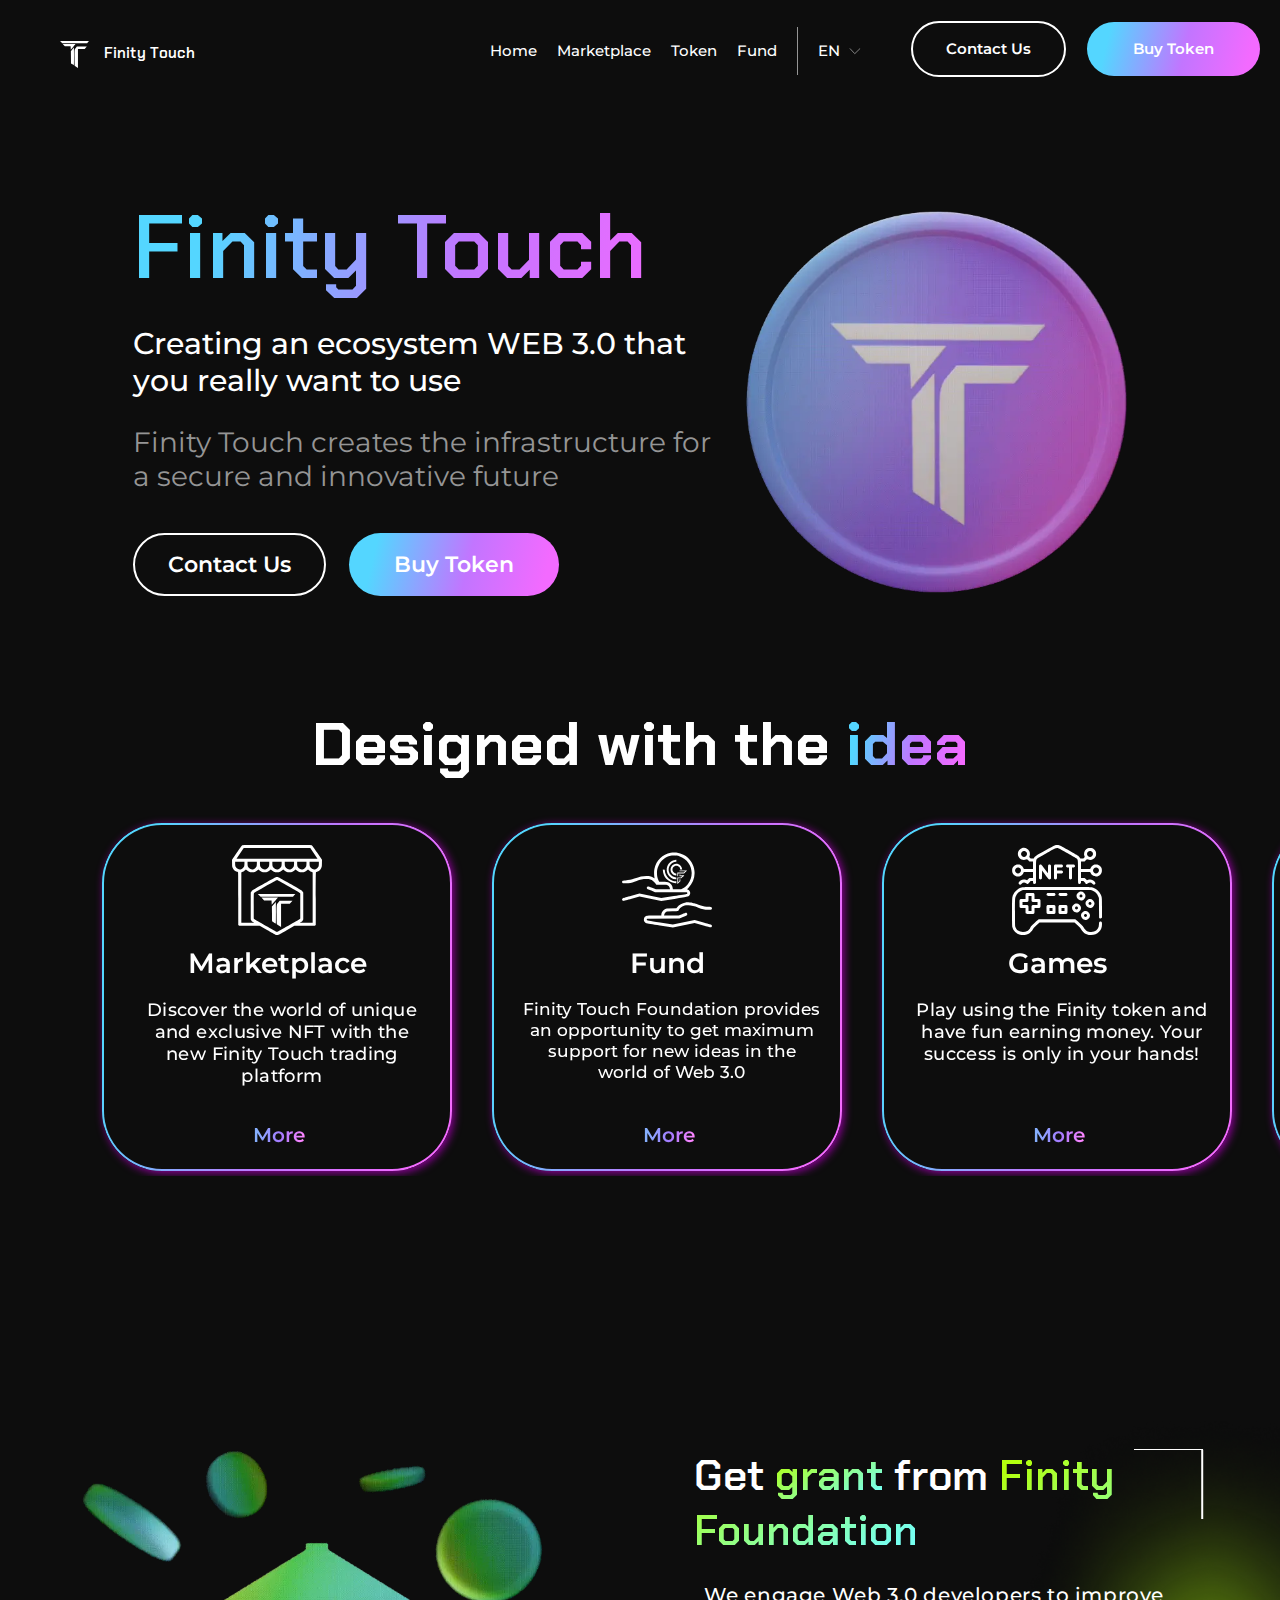
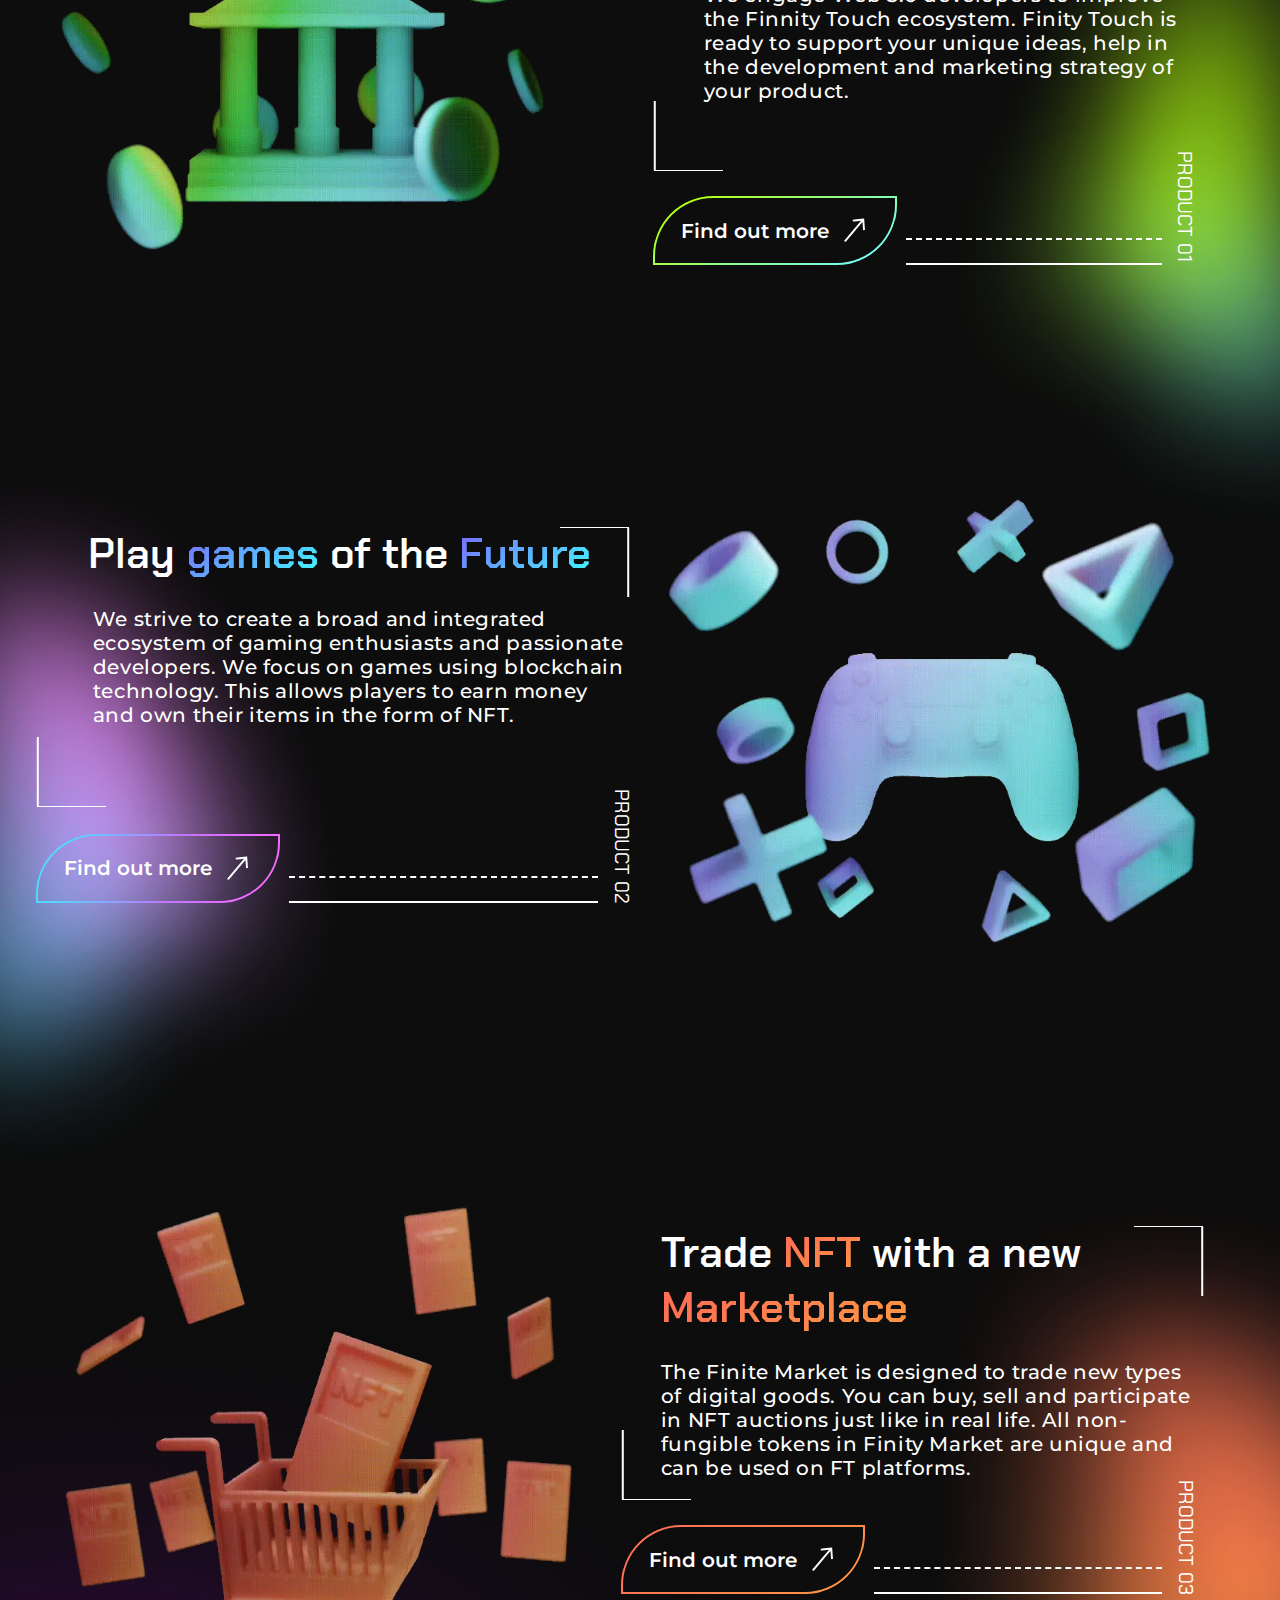
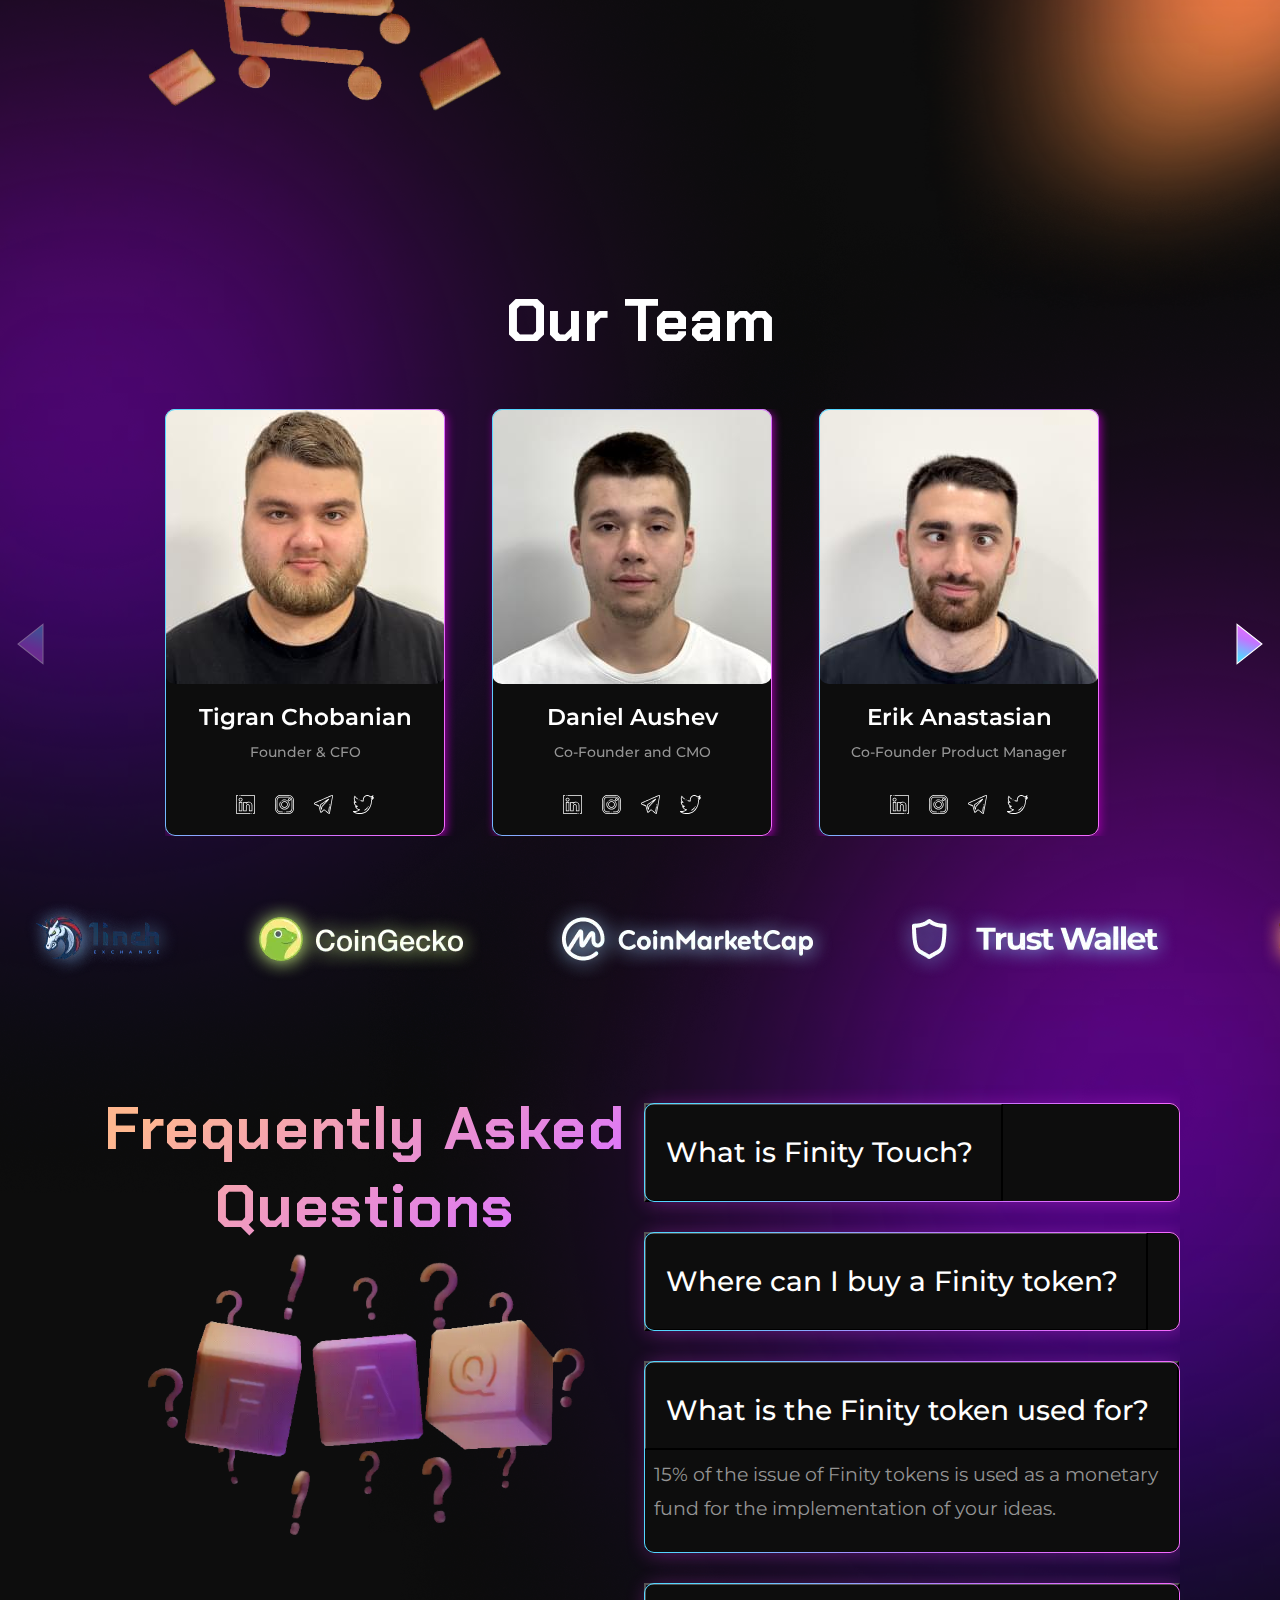
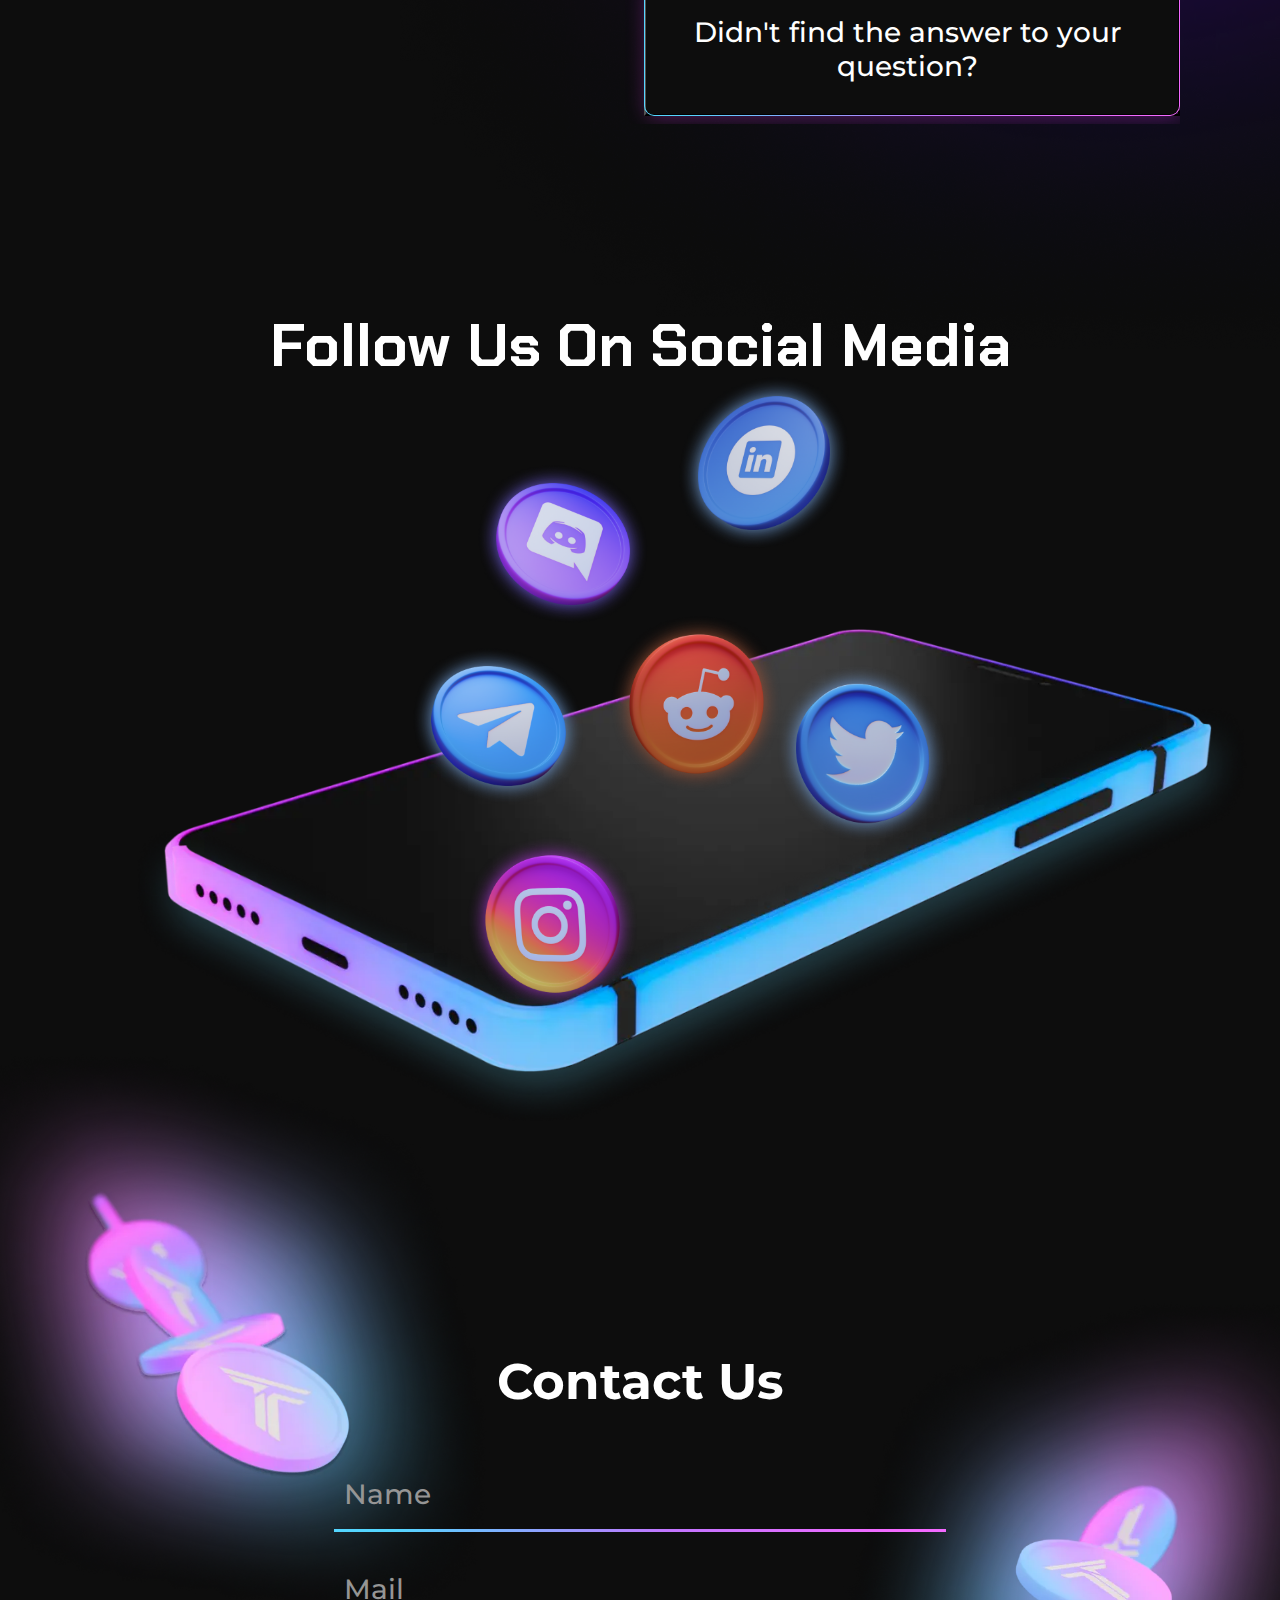
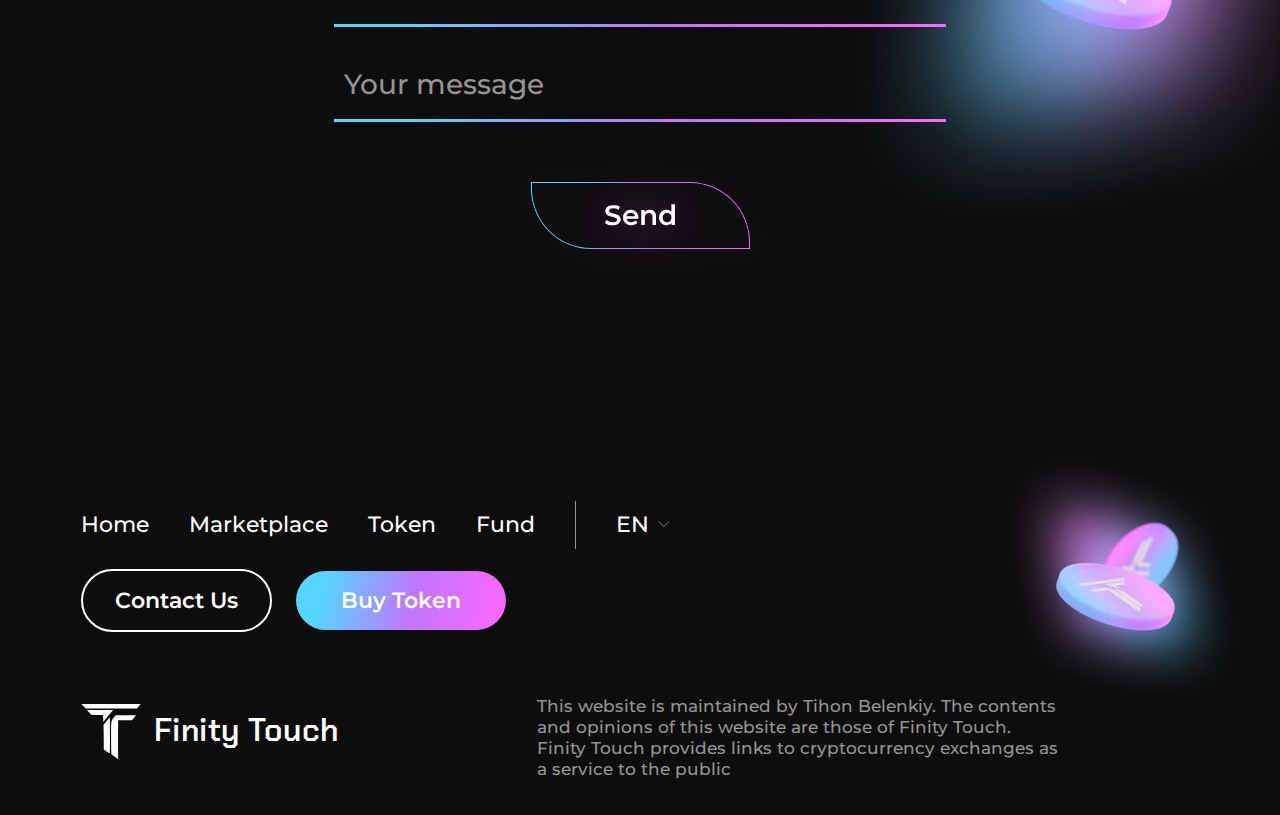
==== commit 4f7e3437: "fix" ====
--- a/docs/index.html
+++ b/docs/index.html
@@ -8,38 +8,38 @@
     <title>Mainpage</title>
 
     <!-- bootstrap -->
-    <link href="https://cdn.jsdelivr.net/npm/bootstrap@5.2.3/dist/css/bootstrap.min.css" rel="stylesheet"
+    <link href="https://cdn.jsdelivr.net/npm/bootstrap@5.2.3/dist/css/bootstrap.min.css?_v=20230414164758" rel="stylesheet"
         integrity="sha384-rbsA2VBKQhggwzxH7pPCaAqO46MgnOM80zW1RWuH61DGLwZJEdK2Kadq2F9CUG65" crossorigin="anonymous">
-    <script src="https://cdn.jsdelivr.net/npm/@popperjs/core@2.11.6/dist/umd/popper.min.js"
+    <script src="https://cdn.jsdelivr.net/npm/@popperjs/core@2.11.6/dist/umd/popper.min.js?_v=20230414164758"
         integrity="sha384-oBqDVmMz9ATKxIep9tiCxS/Z9fNfEXiDAYTujMAeBAsjFuCZSmKbSSUnQlmh/jp3"
         crossorigin="anonymous"></script>
-    <script src="https://cdn.jsdelivr.net/npm/bootstrap@5.2.3/dist/js/bootstrap.min.js"
+    <script src="https://cdn.jsdelivr.net/npm/bootstrap@5.2.3/dist/js/bootstrap.min.js?_v=20230414164758"
         integrity="sha384-cuYeSxntonz0PPNlHhBs68uyIAVpIIOZZ5JqeqvYYIcEL727kskC66kF92t6Xl2V"
         crossorigin="anonymous"></script>
 
-    <link rel="stylesheet" href="https://maxcdn.bootstrapcdn.com/bootstrap/4.0.0/css/bootstrap.min.css"
+    <link rel="stylesheet" href="https://maxcdn.bootstrapcdn.com/bootstrap/4.0.0/css/bootstrap.min.css?_v=20230414164758"
         integrity="sha384-Gn5384xqQ1aoWXA+058RXPxPg6fy4IWvTNh0E263XmFcJlSAwiGgFAW/dAiS6JXm" crossorigin="anonymous">
 
-    <script src="https://code.jquery.com/jquery-3.6.3.slim.js"
+    <script src="https://code.jquery.com/jquery-3.6.3.slim.js?_v=20230414164758"
         integrity="sha256-DKU1CmJ8kBuEwumaLuh9Tl/6ZB6jzGOBV/5YpNE2BWc=" crossorigin="anonymous"></script>
-    <script src="https://cdn.jsdelivr.net/npm/bootstrap@4.6.2/dist/js/bootstrap.min.js"
+    <script src="https://cdn.jsdelivr.net/npm/bootstrap@4.6.2/dist/js/bootstrap.min.js?_v=20230414164758"
         integrity="sha384-+sLIOodYLS7CIrQpBjl+C7nPvqq+FbNUBDunl/OZv93DB7Ln/533i8e/mZXLi/P+"
         crossorigin="anonymous"></script>
-    <link rel="stylesheet" href="https://cdn.jsdelivr.net/npm/bootstrap-icons@1.10.3/font/bootstrap-icons.css">
+    <link rel="stylesheet" href="https://cdn.jsdelivr.net/npm/bootstrap-icons@1.10.3/font/bootstrap-icons.css?_v=20230414164758">
 
 
     <!-- font -->
     <link rel="preconnect" href="https://fonts.googleapis.com">
     <link rel="preconnect" href="https://fonts.gstatic.com" crossorigin>
     <link
-        href="https://fonts.googleapis.com/css2?family=Chakra+Petch:wght@400;500;600;700&family=Montserrat:wght@400;500;600;700&display=swap"
+        href="https://fonts.googleapis.com/css2?family=Chakra+Petch:wght@400;500;600;700&family=Montserrat:wght@400;500;600;700&display=swap&_v=20230414164758"
         rel="stylesheet">
 
 
     <!-- swiper -->
-    <link rel="stylesheet" href="https://cdn.jsdelivr.net/npm/swiper@9/swiper-bundle.min.css" />
-
-    <link rel="stylesheet" href="styles/style.min.css">
+    <link rel="stylesheet" href="https://cdn.jsdelivr.net/npm/swiper@9/swiper-bundle.min.css?_v=20230414164758" />
+
+    <link rel="stylesheet" href="styles/style.min.css?_v=20230414164758">
 </head>
 
 <body class="container-fluid p-0 main">
@@ -126,7 +126,7 @@
                 </div>
 
                 <div class="hero__image-wrap col-lg-5 col-md-12 p-0 order-lg-2 order-md-1 order-sm-1 order-1 d-flex">
-                    <img class="hero__image" src="img/coin.png" alt="coin main">
+                    <picture><source srcset="img/coin.webp" type="image/webp"><img class="hero__image" src="img/coin.png" alt="coin main"></picture>
                 </div>
             </div>
         </div>
@@ -190,9 +190,9 @@
 
             <ul class="works__list p-0 m-0">
                 <li class="row works__item">
-                    <img class="spots__img" src="img/spots/works-spot-1.png" alt="spot">
+                    <picture><source srcset="img/spots/works-spot-1.webp" type="image/webp"><img class="spots__img" src="img/spots/works-spot-1.png" alt="spot"></picture>
                     <div class="image-wrap col-lg col-md-12 d-flex justify-content-center p-0">
-                        <img class="works__image" src="img/fund.png" alt="fund">
+                        <picture><source srcset="img/fund.webp" type="image/webp"><img class="works__image" src="img/fund.png" alt="fund"></picture>
                     </div>
                     <div class="col p-0 works__second-wrap">
                         <div class="works__second-col">
@@ -219,7 +219,7 @@
                 </li>
 
                 <li class="row works__item">
-                    <img class="spots__img" src="img/spots/works-spot-2.png" alt="spot">
+                    <picture><source srcset="img/spots/works-spot-2.webp" type="image/webp"><img class="spots__img" src="img/spots/works-spot-2.png" alt="spot"></picture>
                     <div class="works__second-wrap col p-0 order-2 ordwr-xl-1 order-lg-1 order-md-2 order-sm-2">
                         <div class="works__second-col">
                             <h3 class="works__caption">Play <span class="blue">games</span> of the <span
@@ -240,14 +240,14 @@
                     </div>
                     <div
                         class="image-wrap  col-lg col-md-12 d-flex justify-content-center order-1 ordwr-xl-2 order-lg-2 order-md-1 order-sm-1 p-0">
-                        <img class="works__image" src="img/game.png" alt="game">
+                        <picture><source srcset="img/game.webp" type="image/webp"><img class="works__image" src="img/game.png" alt="game"></picture>
                     </div>
                 </li>
 
                 <li class="row works__item">
-                    <img class="spots__img" src="img/spots/works-spot-3.png" alt="spot">
+                    <picture><source srcset="img/spots/works-spot-3.webp" type="image/webp"><img class="spots__img" src="img/spots/works-spot-3.png" alt="spot"></picture>
                     <div class="image-wrap col-lg col-md-12 d-flex justify-content-center p-0">
-                        <img class="works__image" src="img/market.png" alt="market">
+                        <picture><source srcset="img/market.webp" type="image/webp"><img class="works__image" src="img/market.png" alt="market"></picture>
                     </div>
                     <div class="col p-0 works__second-wrap">
                         <div class="works__second-col">
@@ -274,8 +274,8 @@
     </section>
 
     <section class="team container-fluid p-0">
-        <img class="team__spot team__spot_l" src="img/spots/team-spot-1.png" alt="spot">
-        <img class="team__spot team__spot_r" src="img/spots/team-spot-2.png" alt="spot">
+        <picture><source srcset="img/spots/team-spot-1.webp" type="image/webp"><img class="team__spot team__spot_l" src="img/spots/team-spot-1.png" alt="spot"></picture>
+        <picture><source srcset="img/spots/team-spot-2.webp" type="image/webp"><img class="team__spot team__spot_r" src="img/spots/team-spot-2.png" alt="spot"></picture>
         <div class="team__wrap">
             <h2 class="section__title">Our Team</h2>
 
@@ -1240,25 +1240,25 @@
             <div class="swiper partners__slider">
                 <div class="swiper-wrapper align-items-center">
                     <div class="swiper-slide partners__item">
-                        <img src="img/partners/1inch_logo.png" alt="1inch logo">
+                        <picture><source srcset="img/partners/1inch_logo.webp" type="image/webp"><img src="img/partners/1inch_logo.png" alt="1inch logo"></picture>
                     </div>
                     <div class="swiper-slide partners__item">
-                        <img src="img/partners/coingecko_logo.png" alt="coingecko logo">
+                        <picture><source srcset="img/partners/coingecko_logo.webp" type="image/webp"><img src="img/partners/coingecko_logo.png" alt="coingecko logo"></picture>
                     </div>
                     <div class="swiper-slide partners__item">
-                        <img src="img/partners/coinmarketcap_logo.png" alt="coinmarketcap logo">
+                        <picture><source srcset="img/partners/coinmarketcap_logo.webp" type="image/webp"><img src="img/partners/coinmarketcap_logo.png" alt="coinmarketcap logo"></picture>
                     </div>
                     <div class="swiper-slide partners__item partners__item_f">
-                        <img src="img/partners/trustwallet_logo.png" alt="trustwallet logo">
+                        <picture><source srcset="img/partners/trustwallet_logo.webp" type="image/webp"><img src="img/partners/trustwallet_logo.png" alt="trustwallet logo"></picture>
                     </div>
                     <div class="swiper-slide partners__item">
-                        <img src="img/partners/metamask_logo.png" alt="metamask logo">
+                        <picture><source srcset="img/partners/metamask_logo.webp" type="image/webp"><img src="img/partners/metamask_logo.png" alt="metamask logo"></picture>
                     </div>
                     <div class="swiper-slide partners__item">
-                        <img src="img/partners/bsc_logo.png" alt="bsc logo">
+                        <picture><source srcset="img/partners/bsc_logo.webp" type="image/webp"><img src="img/partners/bsc_logo.png" alt="bsc logo"></picture>
                     </div>
                     <div class="swiper-slide partners__item">
-                        <img src="img/partners/pancakeswap_logo.png" alt="pancakeswap logo">
+                        <picture><source srcset="img/partners/pancakeswap_logo.webp" type="image/webp"><img src="img/partners/pancakeswap_logo.png" alt="pancakeswap logo"></picture>
                     </div>
                 </div>
             </div>
@@ -1272,7 +1272,7 @@
             <div class="row container-fluid p-0 m-0 faq__container">
                 <div class="col-xl p-0 col-lg-12 faq__first-col">
                     <h2 class="section__title m-0">Frequently Asked Questions</h2>
-                    <img class="faq__img" src="img/FAQ.png" alt="faq">
+                    <picture><source srcset="img/FAQ.webp" type="image/webp"><img class="faq__img" src="img/FAQ.png" alt="faq"></picture>
                 </div>
 
                 <div class="accordion faq__accordion col-xl p-0" id="accordionExample">
@@ -1348,8 +1348,8 @@
 
             <div class="socials justify-content-center">
                 <div> <!--  style="position: relative;" -->
-                    <img class="socials__base" src="img/socials/base.png" alt="phone">
-                    <img class="socials__mask mask" src="img/socials/mask.png" alt="phone">
+                    <picture><source srcset="img/socials/base.webp" type="image/webp"><img class="socials__base" src="img/socials/base.png" alt="phone"></picture>
+                    <picture><source srcset="img/socials/mask.webp" type="image/webp"><img class="socials__mask mask" src="img/socials/mask.png" alt="phone"></picture>
                     <div class="socials__list">
                         <a href="https://www.instagram.com" target="_blank" rel="noopener noreferrer">
                             <img class="socials__item socials__item_inst" src="img/socials/token instagram.png"
@@ -1386,8 +1386,8 @@
     <section class="contact container-fluid p-0">
         <div class="contact__wrap text-center">
 
-            <img class="contact__image" src="img/tokens.png" alt="tokens">
-            <img class="contact__image_r" src="img/tokens2.png" alt="tokens">
+            <picture><source srcset="img/tokens.webp" type="image/webp"><img class="contact__image" src="img/tokens.png" alt="tokens"></picture>
+            <picture><source srcset="img/tokens2.webp" type="image/webp"><img class="contact__image_r" src="img/tokens2.png" alt="tokens"></picture>
             <h2 class="section__title">Contact Us</h2>
             <form class="contact__form">
                 <div class="form-group m-0">
@@ -1470,13 +1470,13 @@
                 Finity Touch provides links to cryptocurrency exchanges as a service to the public</p>
         </div> -->
 
-        <img class="footer__image" src="img/coins_footer.png" alt="tokens">
+        <picture><source srcset="img/coins_footer.webp" type="image/webp"><img class="footer__image" src="img/coins_footer.png" alt="tokens"></picture>
     </div>
 </footer>
     <!-- swiper -->
-    <script src="https://cdn.jsdelivr.net/npm/swiper@9/swiper-bundle.min.js"></script>
-
-    <script src="scripts/main.min.js"></script>
+    <script src="https://cdn.jsdelivr.net/npm/swiper@9/swiper-bundle.min.js?_v=20230414164758"></script>
+
+    <script src="scripts/main.min.js?_v=20230414164758"></script>
 </body>
 
 </html>--- a/docs/styles/style.min.css
+++ b/docs/styles/style.min.css
@@ -1,4133 +1 @@
-@import url("https://fonts.googleapis.com/css2?family=Chakra+Petch:wght@400;500;600;700&family=Montserrat:wght@400;500;600;700&display=swap");
-.visibility-hidden {
-  position: absolute;
-  width: 1px;
-  height: 1px;
-  margin: -1px;
-  border: 0;
-  padding: 0;
-  white-space: nowrap;
-  clip-path: inset(100%);
-  clip: rect(0 0 0 0);
-  overflow: hidden;
-  outline: 0;
-  outline-offset: 0;
-  pointer-events: none;
-  /* visibility: hidden; */
-}
-
-body {
-  background-color: #0d0d0d;
-  font-style: normal;
-  display: flex;
-  flex-flow: wrap;
-}
-
-.contact-button {
-  font-family: "Montserrat";
-  font-weight: 600;
-  font-size: 22px;
-  line-height: 1.227;
-  color: #ffffff;
-  padding: 18px 33px;
-  background-color: transparent;
-  border: 2px solid #ffffff;
-  border-radius: 50px;
-}
-.contact-button_active {
-  border: none;
-  background: linear-gradient(103.59deg, #54d6ff 13.23%, #c275ff 56.28%, #f36aff 91.95%);
-  padding: 18px 45px;
-}
-
-.language {
-  padding-left: 39px;
-  font-family: "Montserrat";
-  font-weight: 500;
-  font-size: 22px;
-  line-height: 1.227;
-  color: #ffffff;
-  max-width: fit-content;
-  background: transparent;
-  border: none;
-  padding-right: 0;
-}
-.language__wrap {
-  height: 3em;
-  align-items: center;
-  display: flex;
-  border-left: solid 1px #959595;
-}
-.language .downarrow {
-  margin-left: 9px;
-  width: 12px;
-}
-.language__menu {
-  background-color: transparent;
-  min-width: fit-content;
-  left: 15px;
-}
-.language__item {
-  font-family: "Montserrat";
-  font-weight: 500;
-  font-size: 22px;
-  line-height: 1.227;
-  color: #ffffff;
-  max-width: fit-content;
-}
-.language__item:hover, .language__item:focus {
-  color: #0d0d0d;
-}
-.language__item:active {
-  background: linear-gradient(103.59deg, #54d6ff 13.23%, #c275ff 56.28%, #f36aff 91.95%);
-}
-
-.header {
-  font-style: normal;
-  background-image: url("../img/header-blur.png");
-  background-size: cover;
-  z-index: 20;
-}
-.header__wrap {
-  margin: 23px 20px 22px 60px;
-}
-.header .logo {
-  margin-top: 6px !important;
-  font-family: "Chakra Petch";
-  font-weight: 600;
-  font-size: 36px;
-  line-height: 1.3;
-  color: #ffffff;
-}
-.header .logo__image {
-  margin-right: 15px;
-}
-.header .logo:hover {
-  background: linear-gradient(103.59deg, #54d6ff 13.23%, #c275ff 56.28%, #f36aff 91.95%);
-  -webkit-background-clip: text;
-  -webkit-text-fill-color: transparent;
-}
-.header .navigation__btn {
-  border: none;
-  width: 30px;
-  padding: 0px;
-  box-shadow: none;
-}
-.header .navigation__btn .navbar__icon {
-  height: 2px;
-  background-color: #ffffff;
-  width: 100%;
-  margin-bottom: 5px;
-  display: block;
-}
-.header .navigation__btn .navbar__icon:last-child {
-  margin-bottom: 0px;
-}
-.header .navigation__item {
-  margin-right: 40px;
-}
-.header .navigation__link {
-  font-family: "Montserrat";
-  font-weight: 500;
-  font-size: 22px;
-  line-height: 1.227;
-  color: #ffffff !important;
-}
-.header .navigation__link:hover {
-  background: linear-gradient(103.59deg, #54d6ff 13.23%, #c275ff 56.28%, #f36aff 91.95%);
-  -webkit-background-clip: text;
-  -webkit-text-fill-color: transparent;
-}
-.header__buttons {
-  margin-left: 50px;
-  top: -2px;
-  position: relative;
-}
-.header__buttons .contact-button:first-child {
-  margin-right: 20px;
-  padding: 16px 33px;
-}
-
-@media screen and (max-width: 1500px) {
-  .header .logo {
-    font-size: 15px;
-  }
-  .header .logo__image {
-    height: 27px;
-  }
-  .header .navigation__link {
-    font-size: 15px;
-  }
-  .header .navigation__item {
-    margin-right: 20px;
-  }
-  .header .navigation .language {
-    padding-left: 20px;
-  }
-  .header .navigation .language,
-  .header .navigation .language__item {
-    font-size: 15px;
-  }
-  .header .contact-button {
-    font-size: 15px;
-  }
-}
-@media screen and (max-width: 991px) {
-  .header .navbar {
-    align-items: baseline;
-  }
-  .header .navbar .navbar-collapse__item {
-    margin-top: 20px;
-  }
-  .header .navigation__list {
-    flex-direction: row;
-  }
-  .header .navigation .language__menu {
-    left: 0px;
-  }
-  .header .navigation__collapse {
-    width: 100%;
-  }
-  .header .contact-button,
-  .header .contact-button_active {
-    font-size: 12px;
-    padding: 18px;
-  }
-  .header__buttons {
-    margin-left: 10%;
-  }
-}
-@media screen and (max-width: 800px) {
-  .header__wrap {
-    margin: 30px 13px;
-  }
-  .header .logo {
-    margin-top: 0px !important;
-  }
-  .header .logo__image {
-    margin-right: 5px;
-  }
-  .header .navigation__list {
-    display: block;
-  }
-  .header .navigation__item {
-    margin-bottom: 15px;
-  }
-  .header .navigation__item:last-child {
-    margin-bottom: 0px;
-  }
-  .header__buttons {
-    position: absolute;
-    right: 0;
-  }
-}
-@media screen and (max-width: 500px) {
-  .header__buttons {
-    position: relative;
-    margin-left: 0px;
-    margin-top: 20px;
-  }
-  .header .navigation__btn .navbar__icon {
-    margin-bottom: 6px;
-  }
-  .header .navbar-collapse__item {
-    flex-direction: column;
-  }
-}
-@media screen and (max-width: 375px) {
-  .header__wrap {
-    margin: 24px 13px 25px 12px;
-  }
-}
-@media screen and (max-width: 300px) {
-  .header__buttons .contact-button:first-child {
-    margin-right: 5px;
-  }
-}
-@media screen and (max-width: 250px) {
-  .header__buttons .contact-button {
-    font-size: 10px;
-    padding: 12px;
-  }
-}
-.hero {
-  overflow: hidden;
-  order: 1;
-}
-.hero__wrap {
-  margin: 89px 10.157% 0px 10.417%;
-}
-.hero__image-wrap {
-  justify-content: end;
-}
-.hero__title {
-  font-family: "Chakra Petch";
-  font-style: normal;
-  font-weight: 600;
-  font-size: 147px;
-  line-height: 1.299;
-  background: linear-gradient(103.59deg, #54d6ff 13.23%, #c275ff 56.28%, #f36aff 91.95%);
-  -webkit-background-clip: text;
-  -webkit-text-fill-color: transparent;
-  background-clip: text;
-  text-fill-color: transparent;
-  margin-bottom: 19px;
-}
-.hero__text {
-  font-family: "Montserrat";
-  font-style: normal;
-  font-weight: 500;
-  font-size: 48px;
-  line-height: 1.229;
-  color: #ffffff;
-  margin-bottom: 25px;
-}
-.hero__sub-text {
-  font-family: "Montserrat";
-  font-style: normal;
-  font-weight: 400;
-  font-size: 37px;
-  line-height: 1.216;
-  color: #959595;
-  margin-bottom: 40px;
-}
-.hero__buttons .contact-button:first-child {
-  margin-right: 18px;
-  padding: 16px 33px;
-}
-.hero__image {
-  height: fit-content;
-}
-
-@media screen and (max-width: 1800px) {
-  .hero__title {
-    font-size: 120px;
-  }
-  .hero__text {
-    font-size: 30px;
-  }
-  .hero__sub-text {
-    font-size: 28px;
-  }
-  .hero__image {
-    max-width: 100%;
-  }
-}
-@media screen and (max-width: 1500px) {
-  .hero__title {
-    font-size: 90px;
-  }
-  .hero__image {
-    width: 500px;
-  }
-}
-@media screen and (max-width: 1200px) {
-  .hero__title {
-    font-size: 80px;
-  }
-  .hero__image {
-    width: 400px;
-  }
-  .hero__text {
-    font-size: 25px;
-  }
-  .hero__sub-text {
-    font-size: 23px;
-  }
-}
-@media screen and (max-width: 991px) {
-  .hero__first-col {
-    text-align: center;
-    margin-top: 21px;
-  }
-  .hero__image-wrap {
-    justify-content: center;
-  }
-}
-@media screen and (max-width: 600px) {
-  .hero__image {
-    width: 300px;
-  }
-  .hero__title {
-    font-size: 60px;
-  }
-  .hero__buttons .contact-button {
-    font-size: 19.761px;
-    padding: 16.62px 17.74px;
-    line-height: 1.21;
-  }
-  .hero__buttons .contact-button_active {
-    padding: 17.64px 21.22px;
-  }
-  .hero__buttons .contact-button:first-child {
-    margin-right: 20px;
-    padding: 16px 17px;
-  }
-}
-@media screen and (max-width: 450px) {
-  .hero__wrap {
-    margin: 20px 15px 0px;
-  }
-  .hero__text-wrap {
-    padding: 0px !important;
-  }
-}
-@media screen and (max-width: 375px) {
-  .hero__image {
-    width: 256px;
-  }
-  .hero__title {
-    font-size: 55.5777px;
-    line-height: 1.295;
-    margin-bottom: 11px;
-  }
-  .hero__text {
-    font-size: 22px;
-    line-height: 27px;
-    margin-bottom: 17px;
-  }
-  .hero__sub-text {
-    font-size: 20px;
-    line-height: 24px;
-    margin-bottom: 21px;
-  }
-}
-@media screen and (max-width: 355px) {
-  .hero__image {
-    width: 200px;
-  }
-  .hero__title {
-    font-size: 48px;
-  }
-  .hero__text {
-    font-size: 20px;
-  }
-  .hero__sub-text {
-    font-size: 18px;
-  }
-  .hero__buttons .contact-button {
-    font-size: 15px;
-    padding: 15px;
-  }
-  .hero__buttons .contact-button:first-child {
-    margin-right: 20px;
-  }
-}
-@media screen and (max-width: 300px) {
-  .hero__title {
-    font-size: 30px;
-  }
-  .hero__text {
-    font-size: 16px;
-  }
-  .hero__sub-text {
-    font-size: 14px;
-  }
-  .hero__buttons .contact-button {
-    font-size: 12px;
-  }
-  .hero__buttons .contact-button:first-child {
-    margin-right: 10px;
-  }
-}
-.section__title {
-  font-family: "Chakra Petch";
-  font-weight: 700;
-  font-size: 60px;
-  line-height: 1.3;
-  text-align: center;
-  color: #ffffff;
-}
-.section__title_accent {
-  background: linear-gradient(103.59deg, #54d6ff 13.23%, #c275ff 56.28%, #f36aff 91.95%);
-  -webkit-background-clip: text;
-  -webkit-text-fill-color: transparent;
-  background-clip: text;
-  text-fill-color: transparent;
-}
-
-.ideas {
-  overflow: hidden;
-  order: 2;
-}
-.ideas__wrap {
-  margin-top: 91px;
-}
-.ideas__swiper {
-  padding-left: 40px !important;
-  width: fit-content;
-  padding-top: 40px;
-  padding-bottom: 5px;
-}
-.ideas .swiper-slide {
-  width: fit-content !important;
-}
-.ideas__item {
-  text-align: center;
-  padding: 22px 21px 23.5px 30px;
-  background: transparent;
-  box-shadow: 2px 2px 9px #91009d;
-  border-radius: 60px;
-  width: 350px;
-  height: 348px;
-}
-.ideas__item::before {
-  border: 2px solid;
-  content: "";
-  position: absolute;
-  top: 0;
-  left: 0;
-  right: 0;
-  bottom: 0;
-  border-radius: 60px;
-  -webkit-mask: linear-gradient(#fff 0 0) padding-box, linear-gradient(#fff 0 0);
-  -webkit-mask-composite: destination-out;
-  border-image: linear-gradient(103.59deg, #54d6ff 13.23%, #c275ff 56.28%, #f36aff 91.95%) 1;
-  background: linear-gradient(103.59deg, #54d6ff 13.23%, #c275ff 56.28%, #f36aff 91.95%);
-}
-.ideas .swiper-slide:nth-child(2n) .ideas__text {
-  font-size: 17px;
-  line-height: 21px;
-  letter-spacing: normal;
-}
-.ideas .section__title {
-  margin-bottom: 0px;
-  padding-left: 606px;
-  padding-right: 659px;
-}
-.ideas__icon {
-  margin-bottom: 11px;
-  margin-right: 9px;
-}
-.ideas__caption {
-  font-family: "Montserrat";
-  font-weight: 600;
-  font-size: 28px;
-  line-height: 1.214;
-  text-align: center;
-  color: #ffffff;
-  margin-bottom: 19px;
-  margin-right: 9px;
-}
-.ideas__text {
-  font-family: "Montserrat";
-  font-weight: 500;
-  font-size: 18px;
-  line-height: 1.222;
-  text-align: center;
-  letter-spacing: 0.02em;
-  color: #ffffff;
-  margin-bottom: 35px;
-}
-.ideas .more-btn {
-  font-family: "Montserrat";
-  font-weight: 600;
-  font-size: 20px;
-  line-height: 1.2;
-  background: linear-gradient(103.59deg, #86affe 13.23%, #a57aff 53.2%, #fb84ff 91.95%);
-  -webkit-background-clip: text;
-  -webkit-text-fill-color: transparent;
-  background-clip: text;
-  text-fill-color: transparent;
-  position: absolute;
-  bottom: 24px;
-  left: 43%;
-  width: fit-content;
-}
-
-@media screen and (max-width: 1919px) {
-  .ideas .section__title {
-    padding-left: 0px;
-    padding-right: 0px;
-  }
-}
-@media screen and (max-width: 1800px) {
-  .ideas__swiper {
-    padding-left: 7% !important;
-  }
-}
-@media screen and (max-width: 1700px) {
-  .ideas__swiper {
-    padding-left: 10% !important;
-    width: auto;
-  }
-}
-@media screen and (max-width: 1350px) {
-  .ideas__swiper {
-    padding-left: 8% !important;
-  }
-}
-@media screen and (max-width: 1200px) {
-  .ideas__swiper {
-    padding-left: 5% !important;
-  }
-}
-@media screen and (max-width: 992px) {
-  .ideas__swiper {
-    padding-left: 152px !important;
-    width: auto;
-  }
-}
-@media screen and (max-width: 900px) {
-  .ideas__swiper {
-    padding-left: 6% !important;
-  }
-}
-@media screen and (max-width: 765px) {
-  .ideas .section__title {
-    font-size: 37px;
-    line-height: 31px;
-  }
-  .ideas__swiper {
-    padding-top: 29px;
-    padding-left: 20% !important;
-  }
-}
-@media screen and (max-width: 600px) {
-  .ideas__swiper {
-    padding-left: 15% !important;
-  }
-}
-@media screen and (max-width: 550px) {
-  .ideas__icon {
-    margin-right: 4px;
-  }
-  .ideas__caption {
-    margin-right: 5px;
-  }
-  .ideas__swiper {
-    padding-left: 7.5% !important;
-  }
-}
-@media screen and (max-width: 500px) {
-  .ideas .section__title {
-    font-size: 33px;
-  }
-  .ideas__item {
-    width: 238px;
-    height: 219px;
-    padding: 15px 15.5px 16.5px 20px;
-    border-radius: 40px;
-  }
-  .ideas__item::before {
-    border-radius: 40px;
-  }
-  .ideas__icon {
-    width: 50px;
-    margin-bottom: 13.5px;
-  }
-  .ideas__caption {
-    font-size: 16px;
-    line-height: 20px;
-    margin-bottom: 16px;
-  }
-  .ideas .swiper-slide:nth-child(2n) .ideas__caption {
-    margin-bottom: 9px;
-  }
-  .ideas .swiper-slide:nth-child(2n) .ideas__text {
-    letter-spacing: inherit;
-  }
-  .ideas__text,
-  .ideas .swiper-slide:nth-child(2n) .ideas__text {
-    font-size: 12px;
-    line-height: 15px;
-    margin-bottom: 25.7px;
-  }
-  .ideas .more-btn {
-    font-size: 15px;
-    line-height: 18px;
-    bottom: 16.5px;
-    left: 42%;
-  }
-  .ideas .ideas__swiper {
-    padding-left: 23% !important;
-  }
-}
-@media screen and (max-width: 450px) {
-  .ideas .ideas__swiper {
-    padding-left: 15% !important;
-  }
-}
-@media screen and (max-width: 375px) {
-  .ideas__wrap {
-    margin-top: 28px;
-  }
-  .ideas__swiper {
-    padding-left: 52px !important;
-  }
-  .ideas .section__title {
-    font-size: 24px;
-    line-height: 31px;
-  }
-  .ideas .ideas__swiper {
-    padding-left: 52px !important;
-  }
-}
-@media screen and (max-width: 370px) {
-  .ideas__swiper {
-    padding-left: 35px !important;
-  }
-}
-.works {
-  order: 3;
-}
-.works__wrap {
-  margin: 218px 8.022% 0px 9.12%;
-  overflow: hidden;
-}
-.works__item {
-  margin-right: 40px;
-}
-.works__item .spots__img {
-  position: absolute;
-  width: 377px;
-  height: 765px;
-  right: 0px;
-  padding: 0px;
-}
-.works__item:nth-child(1) {
-  align-items: normal;
-}
-.works__item:nth-child(1) .works__image {
-  position: relative;
-  left: -4px;
-}
-.works__item:nth-child(1) .works__second-wrap {
-  margin-left: -35px;
-  margin-top: 55px;
-}
-.works__item:nth-child(2) {
-  margin-top: 109px;
-  margin-bottom: 140px;
-  margin-left: 39px;
-  margin-right: 0px;
-}
-.works__item:nth-child(2) .spots__img {
-  left: 0px;
-}
-.works__item:nth-child(2) .works__second-col {
-  margin-top: 88px !important;
-  padding-bottom: 80px;
-  padding-left: 52px;
-}
-.works__item:nth-child(2) .works__second-col::before {
-  top: 0px;
-  right: 16px;
-}
-.works__item:nth-child(2) .works__second-col::after {
-  bottom: 0px;
-}
-.works__item:nth-child(2) .works__text {
-  padding-right: 10px !important;
-  margin-left: 5px;
-}
-.works__item:nth-child(2) .works__footer {
-  margin-top: 27px;
-}
-.works__item:nth-child(2) .works__sub-text {
-  right: -38px;
-  bottom: 40px;
-}
-.works__item:last-child {
-  justify-content: center;
-}
-.works__item:last-child .works__text {
-  padding: 0;
-}
-.works__item:last-child .works__second-col {
-  padding-left: 30px;
-  padding-bottom: 79px;
-  margin-top: 59px;
-}
-.works__item:last-child .works__second-col::after {
-  left: 0px;
-}
-.works__item:last-child .works__second-col::before {
-  right: 10px;
-}
-.works__item:last-child .works__caption {
-  margin-left: 10px;
-}
-.works__item:last-child .works__sub-text {
-  right: -38px;
-  bottom: 40px;
-}
-.works__item:last-child .works__image {
-  left: -3px;
-  position: relative;
-}
-.works__second-wrap {
-  max-width: 745px;
-}
-.works__second-col {
-  padding-left: calc(1.425rem + 1.4vw);
-  padding-right: 0px;
-  padding-bottom: 68px;
-  position: relative;
-}
-@media (min-width: 1800px) {
-  .works__second-col {
-    padding-left: 3rem;
-  }
-}
-.works__second-col::after {
-  content: "";
-  display: block;
-  width: 70px;
-  height: 70px;
-  position: absolute;
-  left: 0px;
-  bottom: 0px;
-  background: url("../img/corner.svg");
-  background-repeat: no-repeat;
-}
-.works__second-col::before {
-  content: "";
-  display: block;
-  width: 70px;
-  height: 70px;
-  position: absolute;
-  top: 0px;
-  right: 5px;
-  background: url("../img/corner.svg");
-  transform: rotate(180deg);
-  background-repeat: no-repeat;
-}
-.works__caption {
-  font-family: "Chakra Petch";
-  font-weight: 600;
-  font-size: calc(1.65625rem + 3.25vw);
-  line-height: 1.294;
-  letter-spacing: -0.02em;
-  color: #ffffff;
-  margin-bottom: 25px;
-}
-@media (min-width: 1800px) {
-  .works__caption {
-    font-size: 5.3125rem;
-  }
-}
-.works__caption .green {
-  background: linear-gradient(148.71deg, #b2ff0f 10.47%, #76ffef 88.29%);
-  -webkit-background-clip: text;
-  -webkit-text-fill-color: transparent;
-  background-clip: text;
-  text-fill-color: transparent;
-}
-.works__caption .blue {
-  background: linear-gradient(145.54deg, #7673ff 10.4%, #42f4ff 92.38%);
-  -webkit-background-clip: text;
-  -webkit-text-fill-color: transparent;
-  background-clip: text;
-  text-fill-color: transparent;
-}
-.works__caption .orange {
-  background: linear-gradient(144.66deg, #ff6c56 6.96%, #ff9344 88.16%);
-  -webkit-background-clip: text;
-  -webkit-text-fill-color: transparent;
-  background-clip: text;
-  text-fill-color: transparent;
-}
-.works__text {
-  font-family: "Montserrat";
-  font-style: normal;
-  font-weight: 500;
-  font-size: 25px;
-  line-height: 1.2;
-  letter-spacing: 0.03em;
-  color: #ffffff;
-  margin-bottom: 0px;
-  margin-left: 10px;
-  padding-right: 21px;
-}
-.works .find-button {
-  max-width: fit-content;
-  font-family: "Montserrat";
-  font-weight: 600;
-  font-size: calc(1.29375rem + 0.35vw);
-  line-height: 1.22;
-  color: #ffffff;
-  background-color: transparent;
-  display: flex;
-  flex-direction: row;
-  justify-content: center;
-  align-items: center;
-  padding: 22px 32.27px 22px 27.7px;
-  border: none;
-}
-@media (min-width: 1800px) {
-  .works .find-button {
-    font-size: 1.6875rem;
-  }
-}
-.works .find-button::before {
-  border: 2px solid;
-  content: "";
-  position: absolute;
-  top: 0;
-  left: 0;
-  right: 0;
-  bottom: 0;
-  border-radius: 60px 0px;
-  -webkit-mask: linear-gradient(#fff 0 0) padding-box, linear-gradient(#fff 0 0);
-  -webkit-mask-composite: destination-out;
-}
-.works .find-button.green.find-button::before {
-  border-image: linear-gradient(148.71deg, #b2ff0f 10.47%, #76ffef 88.29%) 1;
-  background: linear-gradient(148.71deg, #b2ff0f 10.47%, #76ffef 88.29%);
-}
-.works .find-button.blue.find-button::before {
-  border-image: linear-gradient(103.59deg, #54d6ff 13.23%, #c275ff 56.28%, #f36aff 91.95%) 1;
-  background: linear-gradient(103.59deg, #54d6ff 13.23%, #c275ff 56.28%, #f36aff 91.95%);
-}
-.works .find-button.orange.find-button::before {
-  border-image: linear-gradient(144.66deg, #ff6c56 6.96%, #ff9344 88.16%) 1;
-  background: linear-gradient(144.66deg, #ff6c56 6.96%, #ff9344 88.16%);
-}
-.works .find-button__img {
-  margin-left: 15px;
-}
-.works__footer {
-  margin-top: 25px;
-  position: relative;
-}
-.works__footer .lines {
-  height: 27px;
-  margin-left: 9px;
-  max-width: 53.7%;
-  border-bottom: solid 2px #ffffff;
-  border-top: dashed 2px #ffffff;
-  margin-right: 42px !important;
-}
-.works__sub-text {
-  font-family: "Chakra Petch";
-  font-style: normal;
-  font-weight: 400;
-  font-size: 19px;
-  line-height: 180%;
-  color: #ffffff;
-  transform: rotate(90deg);
-  margin: 0px;
-  position: absolute;
-  right: -35px;
-  bottom: 42px;
-}
-
-@media screen and (max-width: 1800px) {
-  .works__item:last-child .works__second-col::before {
-    right: 0px;
-  }
-}
-@media screen and (max-width: 1750px) {
-  .works__wrap {
-    margin: 218px 3.5% 0px 3.5%;
-  }
-  .works__item:nth-child(2) .works__second-col::before {
-    right: 0;
-  }
-}
-@media screen and (max-width: 1650px) {
-  .works__caption {
-    padding-right: 20px;
-  }
-  .works__item:nth-child(1) .works__second-wrap {
-    margin-left: 32px;
-  }
-}
-@media screen and (max-width: 1600px) {
-  .works__image {
-    width: 600px;
-  }
-  .works__wrap {
-    margin: 218px 2.8% 0px 2.8%;
-  }
-  .works__item:nth-child(2) .works__second-col::before {
-    top: 0px;
-    right: 10px;
-  }
-  .works__item:nth-child(3) .works__second-col {
-    padding-bottom: 20px;
-  }
-  .works__item:nth-child(3) .works__image {
-    left: 0px;
-  }
-  .works__second-col::before {
-    right: 0px;
-  }
-  .works .image-wrap {
-    max-width: 100%;
-  }
-  .works__caption {
-    letter-spacing: inherit;
-  }
-  .works__text {
-    font-size: 20px;
-  }
-  .works .find-button {
-    font-size: 20px;
-  }
-}
-@media screen and (max-width: 1350px) {
-  .works__item:nth-child(2) {
-    margin-left: 0px;
-  }
-  .works__caption {
-    font-size: calc(1.4375rem + 1.5vw);
-  }
-}
-@media screen and (max-width: 1350px) and (min-width: 1800px) {
-  .works__caption {
-    font-size: 3.125rem;
-  }
-}
-@media screen and (max-width: 1200px) {
-  .works__wrap {
-    margin: 218px 2% 0px 2%;
-  }
-  .works__image {
-    width: 500px;
-  }
-}
-@media screen and (max-width: 996px) {
-  .works__second-col::before {
-    top: 1px;
-  }
-  .works__second-col::after {
-    left: 20px;
-  }
-  .works__item:nth-child(1), .works__item:nth-child(2), .works__item:nth-child(3) {
-    margin-left: 25px;
-  }
-}
-@media screen and (max-width: 767px) {
-  .works .find-button {
-    margin-left: auto;
-    margin-right: auto;
-  }
-  .works__footer .lines {
-    margin-left: 0px;
-    margin-top: 28px;
-    max-width: 90%;
-  }
-  .works__text {
-    margin: 0px;
-  }
-  .works__text {
-    font-size: 20px;
-    margin: 0px;
-  }
-  .works__second-col {
-    padding-left: 20px;
-    padding-bottom: 20px;
-  }
-  .works__second-col::after {
-    left: 0px;
-  }
-}
-@media screen and (max-width: 600px) {
-  .works__wrap {
-    margin: 30px 0px 0px;
-  }
-  .works__second-wrap {
-    margin: 0px 33px 0px;
-  }
-  .works__item:nth-child(2) {
-    margin-top: 32px;
-    margin-bottom: 30px;
-  }
-  .works__item:nth-child(2) .works__text {
-    margin-left: 0px;
-    margin-top: 7px;
-  }
-  .works__item:nth-child(3) {
-    margin-top: 32px;
-    margin-bottom: 30px;
-  }
-  .works__item:nth-child(3) .works__second-col {
-    padding-left: 19px;
-  }
-  .works__item:nth-child(3) .works__second-col::after {
-    left: 0px;
-  }
-  .works__item:nth-child(3) .works__image {
-    height: 358px;
-  }
-  .works__cuption {
-    padding-left: 15px;
-    padding-right: 30px;
-  }
-  .works__text {
-    text-align: center;
-  }
-  .works__second-col {
-    padding-right: 30px;
-  }
-  .works__second-col::before {
-    top: -5px;
-  }
-  .works__image {
-    max-width: 100%;
-    width: 100% !important;
-  }
-  .works .find-button::before {
-    border-radius: 35px 0px;
-  }
-}
-@media screen and (max-width: 500px) {
-  .works__caption {
-    font-size: 50px;
-    margin-left: 15px;
-  }
-  .works__text {
-    padding-right: 7px;
-  }
-  .works__item:nth-child(1) .works__second-wrap {
-    margin-top: -33px;
-  }
-  .works__item:nth-child(1) .works__second-col {
-    padding-left: 15px;
-  }
-  .works__item:nth-child(1) .works__image {
-    height: 337px;
-    left: 0px;
-    top: -5px;
-  }
-  .works__second-col, .works__item:nth-child(2) .works__second-col {
-    margin-top: 0px !important;
-    padding-left: 0px;
-    padding-right: 0px;
-    padding-bottom: 10px;
-  }
-  .works__item:nth-child(2) .works__second-col {
-    padding-bottom: 5px;
-  }
-  .works__item:nth-child(2) .works__second-col::before {
-    right: 0px;
-  }
-  .works__item:nth-child(2) .works__second-col::after {
-    bottom: -10px;
-  }
-  .works__item:nth-child(2) .works__caption {
-    margin-left: 30px;
-  }
-  .works__item:nth-child(2) .works__text {
-    padding-right: 3px !important;
-    padding-left: 10px;
-    letter-spacing: normal;
-  }
-  .works__item:nth-child(2) .works__sub-text {
-    right: -29px;
-    bottom: 18px;
-  }
-  .works__second-col::after, .works__second-col::before {
-    width: 40px;
-    height: 40px;
-    background-position: 0px -30px;
-    bottom: -10px;
-  }
-  .works__item {
-    position: relative;
-    margin-right: 0px;
-  }
-  .works .spots__img {
-    bottom: 0px;
-    right: 0px;
-    width: 250px;
-    height: 400px;
-  }
-  .works__item:nth-child(1) {
-    margin-left: 0px;
-  }
-  .works__item:nth-child(2) {
-    margin-left: 0px;
-  }
-  .works__item:nth-child(2) .spots__img {
-    left: auto;
-    right: 0px;
-    transform: rotate(180deg);
-  }
-  .works__item:nth-child(3) {
-    margin-left: 0px;
-  }
-  .works__item:last-child .works__second-col {
-    padding-bottom: 4px;
-  }
-  .works__item:last-child .works__second-col::before {
-    right: 0px;
-    top: 0px;
-  }
-  .works__item:last-child .works__second-col::after {
-    bottom: -10px;
-  }
-  .works__item:last-child .works__caption {
-    margin-left: 18px;
-    margin-top: 3px;
-    margin-bottom: 8px;
-  }
-  .works__item:last-child .works__text {
-    padding-right: 4px;
-  }
-  .works__item:last-child .works__sub-text {
-    right: -28px;
-    bottom: 16px;
-  }
-  .works__item:nth-child(3) .works__second-col {
-    padding-left: 12px;
-  }
-  .works__footer .lines {
-    height: 11px;
-    max-width: 85%;
-  }
-}
-@media screen and (max-width: 375px) {
-  .works__caption {
-    font-size: 30px;
-    line-height: 39px;
-    margin-bottom: 7px;
-  }
-  .works__text {
-    font-size: 13px;
-    line-height: 16px;
-    letter-spacing: 0.03em;
-  }
-  .works__footer {
-    margin-top: 25px !important;
-  }
-  .works__footer .lines {
-    max-width: 94%;
-  }
-  .works .find-button {
-    font-size: 15px;
-    line-height: 18px;
-    padding: 13px 19px;
-  }
-  .works .find-button__img {
-    width: 15px;
-    height: 11px;
-    margin-left: 8px;
-  }
-  .works__sub-text {
-    font-size: 10px;
-    line-height: 180%;
-    right: -27px;
-    bottom: 17px;
-  }
-  .works .spots__img {
-    width: 110px;
-    height: 245px;
-  }
-}
-.socials {
-  display: flex;
-  list-style: none;
-  padding: 0;
-  gap: 20px;
-}
-
-.team {
-  order: 4;
-  position: relative;
-}
-.team__wrap {
-  margin-top: 140px;
-}
-.team__spot {
-  position: absolute;
-  pointer-events: none;
-  z-index: -1;
-}
-.team__spot_l {
-  top: -500px;
-}
-.team__spot_r {
-  right: 0px;
-}
-.team .section__title {
-  margin-bottom: 50px;
-}
-.team__carusel {
-  display: flex;
-  flex-wrap: wrap;
-  width: 1261px;
-  margin-left: auto;
-  margin-right: auto;
-}
-.team__carusel .team__list {
-  display: flex;
-  flex-wrap: wrap;
-}
-.team__carusel .team__item {
-  margin-right: 47px;
-}
-.team__carusel .team__item:nth-child(4n) {
-  margin-right: 0px;
-}
-.team__carusel .team__item:nth-child(n+5) {
-  margin-top: 40px;
-}
-.team__carusel_row {
-  margin-top: 40px;
-}
-.team__slider {
-  padding: 0px;
-  width: 1261px;
-}
-.team__slider_wrap {
-  display: none;
-}
-.team__list {
-  list-style: none;
-  padding: 0;
-  margin-bottom: 0px;
-}
-.team .swiper-button-prev,
-.team .swiper-button-next {
-  content: url("../img/swiper-button.svg");
-  top: 55%;
-}
-.team .swiper-button-prev {
-  transform: rotate(180deg);
-  right: auto;
-  left: 17px;
-}
-.team .swiper-button-next {
-  left: auto;
-  right: 17px;
-}
-.team__item {
-  height: calc((100% - 30px) / 2);
-}
-.team .worker {
-  max-width: fit-content;
-  background: #0d0d0d;
-  box-shadow: 2px 2px 9px #91009d;
-  background-clip: padding-box;
-  border-radius: 10px;
-  padding-bottom: 20px;
-}
-.team .worker::before {
-  border: 1px solid;
-  content: "";
-  position: absolute;
-  top: 0;
-  left: 0;
-  right: 0;
-  bottom: 0;
-  border-radius: 10px;
-  border-image: linear-gradient(103.59deg, #54d6ff 13.23%, #c275ff 56.28%, #f36aff 91.95%) 1;
-  background: linear-gradient(103.59deg, #54d6ff 13.23%, #c275ff 56.28%, #f36aff 91.95%);
-  -webkit-mask: linear-gradient(#fff 0 0) padding-box, linear-gradient(#fff 0 0);
-  -webkit-mask-composite: destination-out;
-}
-.team .worker__img {
-  margin-bottom: 18.5px;
-  width: 100%;
-  border-radius: inherit;
-}
-.team .worker__name {
-  font-family: "Montserrat";
-  font-style: normal;
-  font-weight: 600;
-  font-size: 23px;
-  line-height: 1.217;
-  text-align: center;
-  color: #ffffff;
-  margin-bottom: 13px;
-}
-.team .worker__position {
-  font-family: "Montserrat";
-  font-style: normal;
-  font-weight: 500;
-  font-size: 14px;
-  line-height: 1.214;
-  text-align: center;
-  color: #959595;
-  margin-bottom: 31px;
-}
-.team .socials {
-  margin-right: auto;
-  margin-left: auto;
-  max-width: fit-content;
-  margin-bottom: 0px;
-  position: relative;
-  z-index: 10;
-}
-.team .more__button {
-  margin-left: auto;
-  margin-right: auto;
-  font-family: "Montserrat";
-  font-style: normal;
-  font-weight: 600;
-  font-size: 22px;
-  line-height: 1.227;
-  color: #ffffff;
-  background-color: transparent;
-  padding: 18px 25px;
-  margin-top: 75px;
-  border: 2px solid #ffffff;
-  border-radius: 50px 0px;
-}
-.team .more__img {
-  margin-left: 7px;
-}
-
-@media screen and (max-width: 1350px) {
-  .team__slider {
-    width: 950px;
-  }
-  .team__slider_wrap {
-    display: block;
-  }
-  .team .more__wrap {
-    display: none !important;
-  }
-  .team__carusel {
-    display: none;
-  }
-}
-@media screen and (max-width: 992px) {
-  .team__wrap {
-    margin-top: 85px;
-  }
-  .team__slider {
-    width: 600px;
-  }
-  .team__spot:first-child {
-    width: 500px;
-    height: 700px;
-    top: -150px;
-  }
-  .team__spot:nth-child(2) {
-    width: 500px;
-    height: 700px;
-    bottom: -220px;
-  }
-}
-@media screen and (max-width: 768px) {
-  .team__slider {
-    width: 500px;
-  }
-}
-@media screen and (max-width: 550px) {
-  .team__wrap {
-    margin-top: 90px;
-  }
-  .team .section__title {
-    font-size: 30px;
-    line-height: 39px;
-    margin-bottom: 23px;
-  }
-  .team__slider {
-    width: 350px;
-  }
-  .team__item {
-    border-radius: 4.65234px;
-  }
-  .team .worker {
-    padding-bottom: 6px;
-    border-radius: 4.65234px;
-  }
-  .team .worker::before {
-    border-radius: 4.65234px;
-  }
-  .team .worker__name {
-    font-size: 12px;
-    line-height: 15px;
-    margin-bottom: 5px;
-  }
-  .team .worker__position {
-    font-size: 9px;
-    line-height: 11px;
-    margin-bottom: 3px;
-  }
-  .team .worker__img {
-    margin-bottom: 8.27px;
-  }
-  .team .socials {
-    gap: 12.39px;
-  }
-  .team .socials__icon {
-    width: 11.72px;
-  }
-  .team__spot:first-child {
-    width: 307.5px;
-    height: 167.88px;
-    top: 50px;
-  }
-  .team__spot:nth-child(2) {
-    width: 308px;
-    height: 127px;
-    bottom: -50px;
-  }
-}
-@media screen and (max-width: 400px) {
-  .team__slider {
-    width: 270px;
-  }
-  .team .swiper-button-prev,
-  .team .swiper-button-next {
-    content: url(../img/swiper-button.svg);
-    top: 47%;
-  }
-  .team .swiper-button-prev {
-    left: 15px;
-  }
-  .team .swiper-button-next {
-    right: 15px;
-  }
-  .team .socials {
-    margin-right: 22.74px;
-    margin-left: 22.06px;
-  }
-}
-@media screen and (max-width: 300px) {
-  .team__spot:first-child, .team__spot:nth-child(2) {
-    width: 150px;
-  }
-}
-.partners {
-  order: 5;
-}
-.partners__wrap {
-  margin-top: 51px;
-}
-.partners .swiper-wrapper {
-  max-width: 300px;
-  padding-left: 18px;
-}
-.partners__item {
-  width: 154px !important;
-  width: fit-content !important;
-}
-.partners__item:nth-child(4) {
-  margin-right: 72px !important;
-}
-@media screen and (max-width: 375px) {
-  .partners {
-    order: 1;
-  }
-  .partners__wrap {
-    margin-top: 30px;
-  }
-  .partners .swiper-wrapper {
-    padding-left: 10px;
-  }
-  .partners__item img {
-    height: 70px;
-  }
-}
-.main .faq {
-  order: 6;
-}
-
-.faq__wrap {
-  margin-top: 160px;
-  margin-right: 200px;
-  margin-left: 200px;
-  overflow: hidden;
-}
-.faq__first-col {
-  max-width: min-content;
-}
-.faq__img {
-  margin-top: -17px;
-}
-.faq .section__title {
-  background: linear-gradient(143.85deg, #ffb78f 11.79%, #db73ff 85.69%);
-  -webkit-background-clip: text;
-  -webkit-text-fill-color: transparent;
-  background-clip: text;
-  text-fill-color: transparent;
-  font-family: "Chakra Petch";
-  font-weight: 700;
-  font-size: 60px;
-  line-height: 78px;
-  text-align: center;
-  letter-spacing: 0.02em;
-  margin-left: -7px !important;
-}
-.faq__accordion {
-  position: inherit;
-  margin-top: 14px;
-  margin-left: 7px;
-}
-.faq .accordion-item {
-  background: #0d0d0d;
-  box-shadow: 2px 2px 20px rgba(239, 57, 255, 0.3);
-  border-radius: 10px;
-  margin-bottom: 30px;
-  background-clip: padding-box;
-  position: relative;
-  border-radius: 10px;
-}
-.faq .accordion-item::before {
-  border: 1px solid;
-  content: "";
-  position: absolute;
-  top: 0;
-  left: 0;
-  right: 0;
-  bottom: 0;
-  border-radius: 10px;
-  border-image: linear-gradient(103.59deg, #54d6ff 13.23%, #c275ff 56.28%, #f36aff 91.95%) 1;
-  background: linear-gradient(103.59deg, #54d6ff 13.23%, #c275ff 56.28%, #f36aff 91.95%);
-  -webkit-mask: linear-gradient(#fff 0 0) padding-box, linear-gradient(#fff 0 0);
-  -webkit-mask-composite: destination-out;
-}
-.faq .accordion-item:nth-child(4) {
-  margin-bottom: 0px;
-}
-.faq .accordion-header {
-  padding: 0px;
-}
-.faq .accordion-button {
-  font-family: "Montserrat";
-  font-style: normal;
-  font-weight: 500;
-  font-size: 28px;
-  line-height: 1.214;
-  color: #ffffff;
-  background-color: transparent;
-  box-shadow: none;
-  padding: 30px 28px 31px 20px;
-}
-.faq .accordion-body {
-  font-family: "Montserrat";
-  font-style: normal;
-  font-weight: 400;
-  font-size: 19px;
-  line-height: 180%;
-  /* or 34px */
-  color: #959595;
-  padding: 0px 18px 27px 10px;
-}
-.faq .accordion-button.collapsed::after {
-  background: url("../img/plus.svg");
-  width: 21px;
-  height: 21px;
-}
-.faq .accordion-button:not(.collapsed) {
-  padding-bottom: 21px !important;
-}
-
-@media screen and (max-width: 1600px) {
-  .faq__wrap {
-    margin-top: 100px;
-    margin-right: 100px;
-    margin-left: 100px;
-  }
-  .faq__img {
-    width: 500px;
-  }
-  .faq__first-col {
-    max-width: fit-content;
-    text-align: center;
-  }
-}
-@media screen and (max-width: 1200px) {
-  .faq__container {
-    justify-content: center;
-  }
-  .faq__accordion {
-    margin-left: 0px;
-  }
-}
-@media screen and (max-width: 600px) {
-  .faq__img {
-    width: 400px;
-    margin-top: 0px;
-  }
-  .faq__wrap {
-    margin-top: 73.5px;
-    margin-right: 0px;
-    margin-left: 0px;
-  }
-  .faq__accordion {
-    margin-top: 0px;
-    padding-left: 35px !important;
-    padding-right: 35px !important;
-  }
-  .faq .accordion-item {
-    margin-bottom: 8px;
-  }
-  .faq .accordion-item:last-child {
-    margin-bottom: 0px;
-  }
-  .faq .accordion-button {
-    font-size: 14px;
-    line-height: 19px;
-  }
-  .faq .accordion-button.collapsed::after {
-    width: 18px;
-    height: 18px;
-    background-position: center center;
-  }
-  .faq .accordion-button:not(.collapsed) {
-    padding-bottom: 16px !important;
-  }
-}
-@media screen and (max-width: 450px) {
-  .faq .section__title {
-    font-size: 30px;
-    line-height: 39px;
-    letter-spacing: 0.02em;
-    margin-left: -3px !important;
-  }
-  .faq__img {
-    width: 100%;
-    height: 241px;
-  }
-  .faq .accordion-button {
-    font-size: 14px;
-    line-height: 17px;
-    padding: 15px 15px 14px 13px;
-  }
-  .faq .accordion-body {
-    font-size: 12px;
-    line-height: 15px;
-    padding: 0px 9px 15px 8px;
-  }
-}
-.follow {
-  order: 7;
-}
-.follow__wrap {
-  margin-top: 182px;
-  overflow: hidden;
-}
-.follow .section__title {
-  margin-bottom: 106px;
-}
-.follow .socials {
-  position: relative;
-  padding-bottom: 60px;
-  left: 45px;
-  margin-top: 19.12%;
-  margin-left: 9.3%;
-  margin-right: 9.3%;
-}
-.follow .socials__base {
-  position: absolute;
-  z-index: 1;
-  max-width: -webkit-fill-available;
-}
-.follow .socials__mask {
-  position: relative;
-  top: 83px;
-  left: -50px;
-  z-index: 10;
-  pointer-events: none;
-  max-width: 108%;
-  top: 16%;
-  left: -3.8%;
-}
-.follow .socials__list {
-  position: absolute;
-  left: 0px;
-  top: 0px;
-  width: 100%;
-  height: 100%;
-}
-.follow .socials__list a {
-  position: relative;
-  position: initial;
-}
-.follow .socials__item {
-  position: absolute;
-  z-index: 9;
-  width: 16.76%;
-}
-.follow .socials__item:hover {
-  animation: rotetesocial 1.5s ease-in infinite;
-  z-index: 11;
-}
-.follow .socials__item_inst {
-  left: 26.5%;
-  top: 46%;
-}
-.follow .socials__item_telegram {
-  left: 21.3%;
-  top: 7.5%;
-}
-.follow .socials__item_discord {
-  left: 27.5%;
-  top: -29.5%;
-}
-.follow .socials__item_reddit {
-  left: 40.5%;
-  top: 1%;
-}
-.follow .socials__item_linkedin {
-  left: 47%;
-  top: -47.5%;
-}
-.follow .socials__item_twitter {
-  left: 56.23%;
-  top: 11%;
-}
-.follow .socials__list {
-  left: 25px;
-  top: -20px;
-}
-
-@keyframes rotetesocial {
-  0%, 7% {
-    transform: rotateZ(0);
-  }
-  15% {
-    transform: rotateZ(-13deg);
-  }
-  20% {
-    transform: rotateZ(9deg);
-  }
-  25% {
-    transform: rotateZ(-10deg);
-  }
-  30% {
-    transform: rotateZ(7deg);
-  }
-  35% {
-    transform: rotateZ(-2deg);
-  }
-  40%, 100% {
-    transform: rotateZ(0);
-  }
-}
-@media screen and (max-width: 992px) {
-  .follow .socials {
-    left: 0px;
-  }
-}
-@media screen and (max-width: 450px) {
-  .follow__wrap {
-    margin-top: 47px;
-  }
-  .follow .section__title {
-    font-size: 21px;
-    line-height: 27px;
-    margin-left: 61px;
-    margin-right: 55px;
-  }
-  .follow .socials__item {
-    width: 20%;
-  }
-  .follow .socials__item_inst {
-    left: 17.8%;
-    top: 44.5%;
-  }
-  .follow .socials__item_telegram {
-    left: 11.2%;
-    top: 15.5%;
-  }
-  .follow .socials__item_discord {
-    left: 19.5%;
-    top: -12.5%;
-  }
-  .follow .socials__item_reddit {
-    left: 35.5%;
-    top: 11%;
-  }
-  .follow .socials__item_linkedin {
-    left: 44%;
-    top: -26%;
-  }
-  .follow .socials__item_twitter {
-    left: 55.5%;
-    top: 19%;
-  }
-}
-.main .contact {
-  order: 8;
-}
-
-.contact__wrap {
-  margin-top: 230px;
-  position: relative;
-  margin-bottom: 212px;
-}
-.contact .section__title {
-  margin-bottom: 22px;
-  font-family: "Montserrat";
-  font-weight: 700;
-  font-size: 50px;
-  line-height: 61px;
-  margin-right: 32.5%;
-  margin-left: 35.685%;
-}
-.contact__form {
-  width: 612px;
-  margin-right: 32.5%;
-  margin-left: 35.685%;
-}
-.contact__control {
-  background-color: transparent;
-  border: none;
-  padding: 41px 0px 18px 10px;
-  border-bottom: solid 3px transparent;
-  border-image: linear-gradient(103.59deg, #54d6ff 13.23%, #c275ff 56.28%, #f36aff 91.95%);
-  border-image-slice: 1;
-  width: 100%;
-  font-family: "Montserrat";
-  font-style: normal;
-  font-weight: 500;
-  font-size: 28px;
-  line-height: 1.21;
-  color: #ffffff;
-}
-.contact__control:focus {
-  background-color: transparent;
-  box-shadow: none;
-  color: #ffffff !important;
-}
-.contact__control::placeholder {
-  font-family: "Montserrat";
-  font-style: normal;
-  font-weight: 500;
-  font-size: 28px;
-  line-height: 1.21;
-  color: #959595;
-}
-.contact .send-btn {
-  font-family: "Montserrat";
-  font-style: normal;
-  font-weight: 600;
-  font-size: 28px;
-  line-height: 1.21;
-  color: #ffffff;
-  padding: 17px 73px 16px;
-  margin-top: 60px;
-  filter: drop-shadow(2px 2px 20px rgba(239, 57, 255, 0.5));
-  border: none;
-  background-color: transparent;
-  background-clip: padding-box;
-}
-.contact .send-btn::before {
-  border: 1px solid;
-  content: "";
-  position: absolute;
-  top: 0;
-  left: 0;
-  right: 0;
-  bottom: 0;
-  border-radius: 0px 60px;
-  border-image: linear-gradient(103.59deg, #54d6ff 13.23%, #c275ff 56.28%, #f36aff 91.95%) 1;
-  background: linear-gradient(103.59deg, #54d6ff 13.23%, #c275ff 56.28%, #f36aff 91.95%);
-  -webkit-mask: linear-gradient(#fff 0 0) padding-box, linear-gradient(#fff 0 0);
-  -webkit-mask-composite: destination-out;
-}
-.contact__image {
-  position: absolute;
-  left: 0px;
-  top: -64.8%;
-  z-index: -1;
-  width: 39.531%;
-}
-.contact__image_r {
-  position: absolute;
-  right: 0px;
-  top: -15%;
-  z-index: -1;
-  width: 35.8854%;
-}
-
-@media screen and (max-width: 1350px) {
-  .contact .section__title {
-    margin-right: 0px;
-    margin-left: 0px;
-  }
-  .contact__form {
-    margin-right: auto;
-    margin-left: auto;
-  }
-}
-@media screen and (max-width: 1200px) {
-  .contact__wrap {
-    margin-top: 100px;
-  }
-  .contact__image {
-    top: 25%;
-  }
-  .contact__image_r {
-    top: 15%;
-  }
-}
-@media screen and (max-width: 992px) {
-  .contact .section__title {
-    font-size: 50px;
-    margin-bottom: 0px;
-  }
-  .contact__image, .contact__image_r {
-    display: none;
-  }
-}
-@media screen and (max-width: 765px) {
-  .contact__wrap {
-    margin: 42px 10% 0px;
-  }
-  .contact__form {
-    width: 100%;
-  }
-  .contact__control {
-    padding: 38px 0px 8px 10px;
-    font-size: 16px;
-  }
-  .contact__control::placeholder {
-    font-size: 16px;
-  }
-  .contact .send-btn {
-    margin-top: 29px;
-    font-size: 19px;
-    line-height: 23px;
-    padding: 10px 41.5px;
-  }
-}
-@media screen and (max-width: 375px) {
-  .contact .section__title {
-    font-size: 21px;
-    line-height: 26px;
-  }
-  .contact__control {
-    font-size: 13px;
-    line-height: 16px;
-  }
-  .contact__control::placeholder {
-    font-size: 13px;
-    line-height: 16px;
-  }
-}
-.footer {
-  order: 100;
-  position: relative;
-}
-.footer__wrap {
-  margin: 36px 17.187% 35px 6.354%;
-}
-.footer__first-row {
-  flex-wrap: wrap;
-}
-.footer .navigation {
-  order: 1;
-}
-.footer .navigation__item {
-  margin-right: 40px;
-}
-.footer .navigation__link {
-  font-family: "Montserrat";
-  font-weight: 500;
-  font-size: 22px;
-  line-height: 1.227;
-  color: #ffffff !important;
-}
-.footer .navigation__link:hover {
-  background: linear-gradient(103.59deg, #54d6ff 13.23%, #c275ff 56.28%, #f36aff 91.95%);
-  -webkit-background-clip: text;
-  -webkit-text-fill-color: transparent;
-}
-.footer .logo {
-  order: 3;
-  margin-top: 51px !important;
-  font-family: "Chakra Petch";
-  font-weight: 600;
-  font-size: 31.5215px;
-  line-height: 1.3;
-  color: #ffffff;
-}
-.footer .logo__image {
-  width: 60px;
-  height: 55px;
-  margin-right: 13px;
-}
-.footer .logo:hover {
-  background: linear-gradient(103.59deg, #54d6ff 13.23%, #c275ff 56.28%, #f36aff 91.95%);
-  -webkit-background-clip: text;
-  -webkit-text-fill-color: transparent;
-}
-.footer__second-row {
-  margin-top: 48px;
-  align-items: flex-end;
-}
-.footer__text {
-  order: 4;
-  font-family: "Montserrat";
-  font-style: normal;
-  font-weight: 500;
-  font-size: 17px;
-  line-height: 1.235;
-  margin-bottom: 0px;
-  margin-left: calc(1.425rem + 1.4vw);
-  width: calc(7.24375rem + 47.95vw);
-  margin-top: 60px;
-  color: #959595;
-}
-@media (min-width: 1800px) {
-  .footer__text {
-    margin-left: 3rem;
-  }
-}
-@media (min-width: 1800px) {
-  .footer__text {
-    width: 61.1875rem;
-  }
-}
-.footer__buttons {
-  order: 2;
-  margin-left: calc(2.4375rem + 9.5vw);
-}
-@media (min-width: 1800px) {
-  .footer__buttons {
-    margin-left: 13.125rem;
-  }
-}
-.footer__buttons .contact-button {
-  padding: 16px 31px;
-}
-.footer__buttons .contact-button:first-child {
-  margin-right: 20px;
-}
-.footer__buttons .contact-button_active {
-  padding: 16px 45px;
-}
-.footer__image {
-  z-index: -1;
-  position: absolute;
-  right: 27px;
-  top: 0px;
-}
-
-@media screen and (max-width: 1600px) {
-  .footer__buttons {
-    margin-left: calc(1.4375rem + 1.5vw);
-  }
-}
-@media screen and (max-width: 1600px) and (min-width: 1800px) {
-  .footer__buttons {
-    margin-left: 3.125rem;
-  }
-}
-@media screen and (max-width: 1600px) {
-  .footer__text {
-    width: calc(5.5rem + 34vw);
-  }
-}
-@media screen and (max-width: 1600px) and (min-width: 1800px) {
-  .footer__text {
-    width: 43.75rem;
-  }
-}
-@media screen and (max-width: 1500px) {
-  .footer__buttons {
-    margin-top: 20px;
-    margin-left: 0px;
-    margin-right: 550px;
-  }
-}
-@media screen and (max-width: 1300px) {
-  .footer__buttons {
-    margin-right: 330px;
-  }
-}
-@media screen and (max-width: 992px) {
-  .footer__wrap {
-    margin: 36px 7% 35px 7%;
-  }
-  .footer .logo {
-    order: 1;
-    width: 100%;
-  }
-  .footer .navigation {
-    order: 2;
-    margin-top: 30px;
-  }
-  .footer .navigation__item {
-    margin-bottom: 10px;
-  }
-  .footer .navigation__item:last-child {
-    margin-bottom: 0px;
-  }
-  .footer__buttons {
-    order: 3;
-    margin-right: 0px;
-  }
-  .footer__image {
-    display: none;
-  }
-  .footer__text {
-    width: 100%;
-    margin-left: 0px;
-  }
-}
-@media screen and (max-width: 810px) {
-  .footer .logo {
-    margin-right: auto !important;
-    margin-left: auto !important;
-    width: auto;
-  }
-  .footer .navigation {
-    width: 100%;
-  }
-  .footer .navigation > div {
-    margin-right: auto;
-    margin-left: auto;
-  }
-  .footer .navigation__list {
-    flex-direction: inherit;
-  }
-  .footer .navigation__item {
-    margin-bottom: 0px;
-  }
-  .footer__buttons {
-    width: 100%;
-    text-align: center;
-  }
-  .footer__text {
-    text-align: center;
-  }
-}
-@media screen and (max-width: 700px) {
-  .footer .language__wrap {
-    display: none;
-  }
-  .footer .navigation {
-    margin-top: 18px;
-  }
-  .footer .navigation__list {
-    flex-direction: column;
-    text-align: center;
-  }
-  .footer .navigation__item {
-    margin-bottom: 10px;
-    margin-right: 0px;
-  }
-  .footer .navigation__item:last-child {
-    margin-bottom: 0px;
-  }
-  .footer__buttons {
-    margin-top: 24px;
-  }
-  .footer__text {
-    margin-top: 24px;
-  }
-}
-@media screen and (max-width: 500px) {
-  .footer__wrap {
-    margin: 0;
-    margin-top: 59px;
-    padding: 0px 30px 7px;
-    border-top: 1px solid #ffffff;
-    border-bottom: 1px solid #ffffff;
-  }
-  .footer .logo {
-    margin-top: 16px !important;
-    font-size: 15px;
-  }
-  .footer .logo__image {
-    width: 27px;
-    height: 27px;
-    margin-right: 6px;
-    margin-top: -2px;
-  }
-  .footer .navigation__link {
-    font-size: 18px;
-    line-height: 22px;
-  }
-  .footer__buttons {
-    max-width: fit-content;
-    margin-left: 23px;
-    margin-right: 30px;
-  }
-  .footer__buttons .contact-button {
-    font-size: 16px;
-    line-height: 20px;
-    padding: 12px 13px;
-  }
-  .footer__buttons .contact-button_active {
-    padding: 14px 15px;
-  }
-  .footer__text {
-    font-size: 9px;
-    line-height: 11px;
-  }
-}
-.Token-Page .language {
-  margin-right: -2px;
-}
-.Token-Page .header__buttons {
-  margin-left: 55px;
-}
-.Token-Page .header__buttons .contact-button:first-child {
-  padding: 16px 31px;
-}
-
-.token-hero {
-  background-image: url("../img/token-main3.png");
-  background-size: cover;
-  background-repeat: no-repeat;
-  background-position: bottom;
-  margin-bottom: 439px;
-  width: 100%;
-  position: relative;
-  padding-top: 125px;
-  padding-bottom: 200px;
-}
-.token-hero__image {
-  position: absolute;
-  width: 100%;
-  z-index: -10;
-  left: 0;
-  top: -30px;
-}
-.token-hero .spot {
-  position: absolute;
-  pointer-events: none;
-  top: -100px;
-  right: 0;
-  z-index: 1;
-}
-.token-hero__wrap {
-  margin-left: 200px;
-  width: 523px;
-}
-.token-hero .hero__title {
-  font-size: calc(1.875rem + 5vw);
-  line-height: 0.83;
-  margin-bottom: 21px;
-}
-@media (min-width: 1800px) {
-  .token-hero .hero__title {
-    font-size: 7.5rem;
-  }
-}
-.token-hero .hero__title_first {
-  margin-left: 5px;
-}
-.token-hero .hero__title_second {
-  margin-left: 190px;
-  margin-top: 21px;
-  display: block;
-}
-.token-hero__text {
-  font-family: "Chakra Petch";
-  font-weight: 400;
-  line-height: 29px;
-  font-size: calc(1.2625rem + 0.1vw);
-  color: #ffffff;
-  margin-bottom: 40px;
-}
-@media (min-width: 1800px) {
-  .token-hero__text {
-    font-size: 1.375rem;
-  }
-}
-.token-hero .hero-button {
-  font-family: "Montserrat";
-  font-weight: 600;
-  font-size: calc(1.2625rem + 0.1vw);
-  line-height: 1.227;
-  color: #ffffff;
-  background-color: transparent;
-  display: flex;
-  flex-direction: row;
-  justify-content: center;
-  align-items: center;
-  padding: 18px 70.5px;
-  border: none;
-  position: relative;
-}
-@media (min-width: 1800px) {
-  .token-hero .hero-button {
-    font-size: 1.375rem;
-  }
-}
-.token-hero .hero-button::before {
-  border: 2px solid;
-  content: "";
-  position: absolute;
-  top: 0;
-  left: 0;
-  right: 0;
-  bottom: 0;
-  border-radius: 60px 0px;
-  border-image: linear-gradient(103.59deg, #86affe 13.23%, #a57aff 53.2%, #fb84ff 91.95%) 1;
-  background: linear-gradient(103.59deg, #86affe 13.23%, #a57aff 53.2%, #fb84ff 91.95%);
-  -webkit-mask: linear-gradient(#fff 0 0) padding-box, linear-gradient(#fff 0 0);
-  -webkit-mask-composite: destination-out;
-}
-
-@media screen and (max-width: 1700px) {
-  .token-hero {
-    background-position: 30px;
-    background-repeat: repeat-x;
-  }
-}
-@media screen and (max-width: 992px) {
-  .token-hero {
-    background-position: center top;
-    background-size: contain;
-    background-repeat: no-repeat;
-    padding-top: 80px;
-    padding-bottom: 80px;
-  }
-  .token-hero__wrap {
-    margin-left: 10%;
-    width: fit-content;
-    margin-right: 10%;
-  }
-  .token-hero .spot {
-    height: 700px;
-    width: 240px;
-  }
-}
-@media screen and (max-width: 500px) {
-  .token-hero {
-    background-position: center top;
-    padding-top: 282px;
-    background-size: 802px;
-    margin-top: -15px;
-    padding-bottom: 0px;
-    margin-bottom: 365px;
-  }
-  .token-hero__wrap {
-    margin-left: 35px;
-    margin-right: 35px;
-  }
-  .token-hero .hero__title {
-    font-size: 60px;
-    line-height: 100px;
-    margin-bottom: 0px;
-  }
-  .token-hero .hero__title_first {
-    margin-left: 45px;
-  }
-  .token-hero .hero__title_second {
-    margin-left: 94px;
-    margin-top: -31px;
-  }
-  .token-hero__text {
-    font-size: 18px;
-    line-height: 23px;
-    text-align: center;
-    margin-bottom: 30px;
-  }
-  .token-hero .hero-button {
-    margin-left: auto;
-    margin-right: auto;
-    font-size: 20px;
-    line-height: 24px;
-    padding: 14px 50px;
-  }
-}
-.token-ideas {
-  z-index: 10;
-}
-.token-ideas__swiper {
-  padding-top: 2px;
-  padding-bottom: 2px;
-}
-.token-ideas .ideas__wrap {
-  width: 100%;
-  margin-top: 170px;
-  position: absolute;
-}
-.token-ideas .ideas__item {
-  width: 480px;
-  height: 283px;
-  background: #0d0d0d;
-  box-shadow: 2px 2px 9px #91009d;
-  padding: 30px 0px 19px 0px;
-}
-.token-ideas .ideas__text {
-  font-size: 1.0625rem;
-  line-height: 21px;
-  text-align: center;
-  margin-bottom: 13px;
-  letter-spacing: normal;
-  margin-right: 7%;
-  margin-left: 5%;
-}
-.token-ideas .ideas__icon {
-  margin-bottom: 19px;
-  margin-right: 0px;
-}
-.token-ideas .more-btn {
-  font-size: 22px;
-  line-height: 27px;
-  left: 44%;
-  bottom: 19px;
-}
-.token-ideas .swiper-slide:nth-child(2) .ideas__text {
-  font-size: 1.0625rem;
-  line-height: 1.235;
-  letter-spacing: 0.02em;
-  margin-right: 26px;
-  margin-left: 16px;
-}
-.token-ideas .swiper-slide:nth-child(3) .ideas__text {
-  font-size: 1rem;
-  line-height: 1.25;
-  margin-right: 31.5px;
-  margin-left: 21.5px;
-}
-
-@media screen and (max-width: 1400px) {
-  .token-ideas__swiper {
-    padding-left: 9% !important;
-  }
-  .token-ideas .ideas__item {
-    width: 450px;
-    height: 320px;
-  }
-}
-@media screen and (max-width: 1200px) {
-  .token-ideas__swiper {
-    padding-left: 8% !important;
-  }
-  .token-ideas .ideas__item {
-    width: 340px;
-  }
-  .token-ideas .ideas__text {
-    font-size: 0.875rem;
-  }
-  .token-ideas .swiper-slide:nth-child(2) .ideas__text {
-    font-size: 0.875rem;
-  }
-  .token-ideas .swiper-slide:nth-child(3) .ideas__text {
-    font-size: 0.875rem;
-  }
-}
-@media screen and (max-width: 992px) {
-  .token-ideas .ideas__wrap {
-    margin-top: 70px;
-  }
-}
-@media screen and (max-width: 768px) {
-  .token-ideas__swiper {
-    padding-left: 34px !important;
-  }
-  .token-ideas .ideas__item {
-    width: 320px;
-    border-radius: 40px;
-  }
-}
-@media screen and (max-width: 550px) {
-  .token-ideas .more-btn {
-    margin-left: 10px;
-    font-size: 15px;
-    line-height: 18px;
-  }
-  .token-ideas .ideas__swiper {
-    padding-left: 9px !important;
-  }
-  .token-ideas .ideas__item {
-    height: 215px;
-    width: 355px;
-    padding: 32px 10px 13.5px 10px;
-  }
-  .token-ideas .ideas__icon {
-    width: 60px;
-    height: 60px;
-    margin-bottom: 14px;
-  }
-  .token-ideas .ideas__text {
-    font-size: 12px;
-    line-height: 15px;
-    margin-bottom: 18px;
-    margin-right: 0%;
-    margin-left: 0%;
-  }
-  .token-ideas .swiper-slide:nth-child(2) .ideas__text {
-    font-size: 11px;
-    line-height: 15px;
-  }
-  .token-ideas .swiper-slide:nth-child(3) .ideas__text {
-    font-size: 11px;
-    line-height: 15px;
-  }
-}
-@media screen and (max-width: 375px) {
-  .Token-Page .token-ideas .ideas__wrap {
-    margin-top: 65px;
-  }
-  .Token-Page .token-ideas .ideas__swiper {
-    padding-left: 9% !important;
-  }
-  .Token-Page .token-ideas .ideas__text {
-    margin-right: 0%;
-    margin-left: 0%;
-  }
-  .Token-Page .token-ideas .ideas__item {
-    width: 305px;
-    padding: 32px 27px 13.5px 26px;
-  }
-  .Token-Page .token-ideas .ideas__icon {
-    width: 60px;
-    margin-left: -3px;
-  }
-  .Token-Page .token-ideas .more-btn {
-    margin-left: -2px;
-    bottom: 15px;
-  }
-}
-@media screen and (max-width: 370px) {
-  .Token-Page .token-ideas .ideas__item {
-    width: fit-content;
-  }
-}
-.tokenomic {
-  position: relative;
-}
-.tokenomic__wrap {
-  margin: 0px 21%;
-}
-.tokenomic__title {
-  font-family: "Montserrat";
-  font-weight: 600;
-  font-size: calc(1.55625rem + 2.45vw);
-  line-height: 84px;
-  margin-bottom: 21px;
-  color: #ffffff;
-  text-align: center;
-}
-@media (min-width: 1800px) {
-  .tokenomic__title {
-    font-size: 4.3125rem;
-  }
-}
-.tokenomic__title_active {
-  background: linear-gradient(117.47deg, #86affe 7.39%, #a57aff 23.36%, #fb84ff 38.85%);
-  -webkit-background-clip: text;
-  -webkit-text-fill-color: transparent;
-  background-clip: text;
-  text-fill-color: transparent;
-}
-.tokenomic__text {
-  font-family: "Montserrat";
-  font-weight: 500;
-  font-size: calc(1.28125rem + 0.25vw);
-  line-height: 155%;
-  text-align: center;
-  color: #ffffff;
-  margin-bottom: 66px;
-  margin-left: 5px;
-}
-@media (min-width: 1800px) {
-  .tokenomic__text {
-    font-size: 1.5625rem;
-  }
-}
-.tokenomic__image {
-  margin-left: 12px;
-}
-.tokenomic .fnt-spot {
-  z-index: -1;
-  position: absolute;
-}
-.tokenomic .fnt-spot_l {
-  left: 0;
-  top: -630px;
-}
-.tokenomic .fnt-spot_r {
-  right: 0;
-  bottom: -650px;
-}
-
-@media screen and (max-width: 1800px) {
-  .tokenomic__image {
-    margin-left: 0px;
-    width: 100%;
-  }
-}
-@media screen and (max-width: 1200px) {
-  .tokenomic__wrap {
-    margin: 0px 15%;
-  }
-  .tokenomic .fnt-spot {
-    width: 700px;
-    height: 1200px;
-  }
-  .tokenomic .fnt-spot_l {
-    top: -30%;
-  }
-}
-@media screen and (max-width: 992px) {
-  .tokenomic .fnt-spot {
-    width: 300px;
-    height: 700px;
-  }
-  .tokenomic .fnt-spot_r {
-    bottom: -200px;
-  }
-}
-@media screen and (max-width: 700px) {
-  .tokenomic__wrap {
-    margin: 0px 27px;
-  }
-}
-@media screen and (max-width: 500px) {
-  .tokenomic__title {
-    font-size: 30px;
-    line-height: 37px;
-    margin-bottom: 10px;
-  }
-  .tokenomic__text {
-    font-size: 12px;
-    line-height: 155%;
-    margin-bottom: 38px;
-    padding: 0px 10px;
-    margin-left: -2px;
-  }
-}
-.roadmape {
-  position: relative;
-}
-.roadmape .roadmap-spot {
-  position: absolute;
-  z-index: -1;
-}
-.roadmape .roadmap-spot_l {
-  left: 0;
-  top: 100px;
-}
-.roadmape .roadmap-spot_r {
-  right: 0;
-  bottom: -100px;
-}
-.roadmape__wrap {
-  margin-top: 200px;
-}
-.roadmape__title {
-  font-family: "Chakra Petch";
-  font-style: normal;
-  font-weight: 600;
-  font-size: calc(1.50625rem + 2.05vw);
-  line-height: 79px;
-  letter-spacing: 0.11em;
-  color: #ffffff;
-  text-align: center;
-  margin-bottom: 32px;
-}
-@media (min-width: 1800px) {
-  .roadmape__title {
-    font-size: 3.8125rem;
-  }
-}
-.roadmape__text {
-  font-family: "Montserrat";
-  font-weight: 500;
-  font-size: calc(1.28125rem + 0.25vw);
-  line-height: 156%;
-  text-align: center;
-  color: #ffffff;
-  margin-left: 21.04%;
-  margin-right: 21.04%;
-  margin-bottom: 0px;
-}
-@media (min-width: 1800px) {
-  .roadmape__text {
-    font-size: 1.5625rem;
-  }
-}
-.roadmape .circle {
-  width: 57px;
-  height: 57px;
-  border-radius: 50%;
-  position: relative;
-}
-.roadmape .circle_fill {
-  background: linear-gradient(103.59deg, #54d6ff 13.23%, #c275ff 56.28%, #f36aff 91.95%);
-}
-.roadmape .circle::before {
-  border: 8px solid;
-  content: "";
-  position: absolute;
-  top: 0;
-  left: 0;
-  right: 0;
-  bottom: 0;
-  border-radius: 50%;
-  border-image: linear-gradient(103.59deg, #54d6ff 13.23%, #c275ff 56.28%, #f36aff 91.95%) 1;
-  background: linear-gradient(103.59deg, #54d6ff 13.23%, #c275ff 56.28%, #f36aff 91.95%);
-  -webkit-mask: linear-gradient(#fff 0 0) padding-box, linear-gradient(#fff 0 0);
-  -webkit-mask-composite: destination-out;
-}
-.roadmape .timeline {
-  margin-top: 99px;
-  position: relative;
-  max-width: 100%;
-  display: grid;
-  grid-template-columns: 1fr auto 1fr;
-  margin-right: 200px;
-  margin-left: 208px;
-}
-.roadmape .timeline_small {
-  margin: 0px 17px;
-  margin-top: 42px;
-  display: none;
-}
-.roadmape .timeline__step {
-  margin-right: 31px;
-  margin-bottom: 0px;
-  position: relative;
-  font-family: "Chakra Petch";
-  font-style: normal;
-  font-weight: 600;
-  font-size: calc(1.3125rem + 0.5vw);
-  line-height: 1.3;
-  letter-spacing: 0.11em;
-  color: #ffffff;
-}
-.roadmape .timeline__step_wrap {
-  margin: 0px;
-  margin-left: 10px;
-  position: relative;
-}
-.roadmape .timeline__step_wrap-first {
-  margin-top: 59px !important;
-  margin-left: 5px;
-}
-.roadmape .timeline__step_wrap-first .circle {
-  left: -5px;
-}
-.roadmape .timeline__step_wrap_fv {
-  margin-top: 20px;
-  margin-left: -5px;
-}
-@media (min-width: 1800px) {
-  .roadmape .timeline__step {
-    font-size: 1.875rem;
-  }
-}
-.roadmape .timeline__step_left {
-  margin: 20px 0px 0px 8px;
-}
-.roadmape .timeline__step_left-text {
-  margin: 10px 0px 0px 20px;
-}
-.roadmape .timeline__step_left-last {
-  margin-top: 57px;
-}
-.roadmape .timeline__step_last {
-  position: absolute;
-  right: -137px;
-  top: 0px;
-}
-.roadmape .timeline__step_th {
-  margin-left: -5px;
-  margin-top: -3px;
-}
-.roadmape .timeline__step_th .timeline__step {
-  margin-top: 3px;
-}
-.roadmape .timeline__step_f {
-  margin: 25px 0px 0px 9px;
-}
-.roadmape .timeline__step_f .timeline__step_left-text {
-  margin: 4px 0px 0px 18px;
-}
-.roadmape .timeline .roadline {
-  z-index: -1;
-  position: absolute;
-  top: 50px;
-  left: 26px;
-  height: 91%;
-}
-.roadmape .timeline .roadline_left {
-  -webkit-transform: scaleX(-1);
-  transform: scaleX(-1);
-  left: 26px;
-}
-.roadmape .timeline .roadline_left-first {
-  height: 85%;
-  left: 28px;
-}
-.roadmape .timeline .roadline_th {
-  left: 36px;
-  height: 92.8%;
-}
-.roadmape .timeline .roadline_last {
-  left: 65px;
-  height: 107%;
-}
-.roadmape .timeline__item {
-  list-style: none;
-  background: #0d0d0d;
-  box-shadow: 2px 2px 9px #91009d;
-  border-radius: 30px;
-  padding: 30px 0px 30px 0px;
-  margin-left: 38px;
-  margin-bottom: 0px;
-  position: relative;
-}
-.roadmape .timeline__item::before {
-  border: 2px solid;
-  content: "";
-  position: absolute;
-  top: 0;
-  left: 0;
-  right: 0;
-  bottom: 0;
-  border-radius: 30px;
-  border-image: linear-gradient(143.85deg, #ffb78f 11.79%, #db73ff 85.69%) 1;
-  background: linear-gradient(143.85deg, #ffb78f 11.79%, #db73ff 85.69%);
-  -webkit-mask: linear-gradient(#fff 0 0) padding-box, linear-gradient(#fff 0 0);
-  -webkit-mask-composite: destination-out;
-}
-.roadmape .timeline__item::after {
-  content: "";
-  width: 30px;
-  height: 30px;
-  top: 75px;
-  left: -15px;
-  transform: rotate(227deg);
-  border-top: 2px solid;
-  border-right: 2px solid;
-  border-image-slice: 1;
-  border-width: 2px;
-  border-image-source: linear-gradient(143.85deg, #ffb78f 11.79%, #db73ff 85.69%);
-  position: absolute;
-  background: #0d0d0d;
-}
-.roadmape .timeline__item_left {
-  margin-top: -35px;
-  margin-left: 0px;
-  margin-right: 39px;
-}
-.roadmape .timeline__item_left .timeline__group {
-  padding-left: 45px;
-}
-.roadmape .timeline__item_left.timeline__item::after {
-  left: auto;
-  right: -15px;
-  transform: rotate(45deg);
-}
-.roadmape .timeline__item_left .timeline__text {
-  margin-left: 1px;
-}
-.roadmape .timeline__item_left .timeline__group:nth-child(1) {
-  padding-bottom: 15px;
-}
-.roadmape .timeline__item_left .timeline__group:nth-child(2) {
-  padding-bottom: 20px;
-}
-.roadmape .timeline__item_frs .timeline__group {
-  padding-left: 45px;
-  padding-bottom: 15px;
-}
-.roadmape .timeline__item_frs .timeline__group .timeline__text {
-  margin-left: 2px;
-}
-.roadmape .timeline__item_frs .timeline__group:nth-child(2) {
-  padding-bottom: 15px;
-}
-.roadmape .timeline__item_frs .timeline__group:nth-child(2) .timeline__date {
-  margin-bottom: 4px;
-}
-.roadmape .timeline__item_th {
-  margin-top: -65px;
-}
-.roadmape .timeline__item_th .timeline__group:nth-child(1) {
-  padding-bottom: 16px;
-}
-.roadmape .timeline__item_fv {
-  margin-top: -38px;
-  padding-bottom: 10px;
-}
-.roadmape .timeline__item_fv .timeline__group {
-  padding-bottom: 15px;
-}
-.roadmape .timeline__item_last {
-  margin-top: 0px;
-}
-.roadmape .timeline__group {
-  padding-top: 14px;
-  padding-bottom: 19px;
-  padding-left: 47px;
-  padding-right: 5px;
-}
-.roadmape .timeline__group:nth-child(1) {
-  padding-top: 1px;
-}
-.roadmape .timeline__group:nth-child(2) {
-  border-top: 2px solid;
-  border-bottom: 2px solid;
-  border-image-slice: 1;
-  border-width: 2px;
-  padding-bottom: 14px;
-  border-image-source: linear-gradient(143.85deg, #ffb78f 11.79%, #db73ff 85.69%);
-}
-.roadmape .timeline__group:nth-child(3) {
-  padding-bottom: 0px;
-}
-.roadmape .timeline__group:nth-child(4) {
-  margin-top: 17px;
-  border-top: 2px solid;
-  border-image-slice: 1;
-  border-width: 2px;
-  border-image-source: linear-gradient(143.85deg, #ffb78f 11.79%, #db73ff 85.69%);
-}
-.roadmape .timeline__date {
-  font-family: "Chakra Petch";
-  font-weight: 500;
-  font-size: calc(1.35625rem + 0.85vw);
-  line-height: 1.297;
-  letter-spacing: 0.11em;
-  color: #ffffff;
-  margin-bottom: 5px;
-}
-@media (min-width: 1800px) {
-  .roadmape .timeline__date {
-    font-size: 2.3125rem;
-  }
-}
-.roadmape .timeline__date_sp {
-  margin-bottom: 4px;
-}
-.roadmape .timeline__text {
-  font-family: "Montserrat";
-  font-weight: 500;
-  font-size: 24px;
-  font-size: calc(1.275rem + 0.2vw);
-  color: #ffffff;
-  margin-bottom: 0px;
-}
-@media (min-width: 1800px) {
-  .roadmape .timeline__text {
-    font-size: 1.5rem;
-  }
-}
-.roadmape .timeline__text_sp {
-  font-size: 22px;
-}
-
-@media screen and (max-width: 1900px) {
-  .timeline {
-    margin-left: 10% !important;
-    margin-right: 10% !important;
-  }
-}
-@media screen and (max-width: 1800px) {
-  .timeline .roadline_left-first {
-    height: 86%;
-    left: 22px;
-  }
-  .timeline .roadline_th {
-    left: 36px;
-    height: 93%;
-  }
-}
-@media screen and (max-width: 1720px) {
-  .roadmape .timeline .roadline_left-first {
-    top: 55px;
-  }
-}
-@media screen and (max-width: 1620px) {
-  .roadmape .timeline .roadline_last {
-    left: 62px;
-  }
-}
-@media screen and (max-width: 1510px) {
-  .roadmape .timeline__step_wrap_fv > div {
-    margin-left: 15px;
-  }
-}
-@media screen and (max-width: 1480px) {
-  .roadmape .timeline__step_wrap_fv {
-    margin-top: 8px;
-    margin-left: 0px;
-  }
-}
-@media screen and (max-width: 1300px) {
-  .roadmape__text {
-    margin-left: 10%;
-    margin-right: 10%;
-  }
-  .roadmape .timeline {
-    margin-left: 5% !important;
-    margin-right: 5% !important;
-  }
-}
-@media screen and (max-width: 1100px) {
-  .roadmape__wrap {
-    margin-top: 92px;
-  }
-  .timeline {
-    display: none !important;
-  }
-  .timeline_small {
-    display: block !important;
-  }
-  .timeline_small .timeline__item {
-    width: 100%;
-    margin-top: 40px;
-    border-radius: 15px;
-  }
-  .timeline_small .timeline__item::before {
-    border-radius: 15px;
-  }
-  .timeline_small .timeline__item_first {
-    margin-top: 0px;
-  }
-  .timeline_small .timeline__step {
-    writing-mode: vertical-lr;
-    transform: rotate(180deg);
-    position: absolute;
-    left: 35%;
-    top: 70px;
-    left: 50%;
-    font-size: 20px;
-    letter-spacing: 0.11em;
-  }
-  .timeline_small .timeline__step_l {
-    transform: rotate(270deg);
-    left: 15% !important;
-  }
-  .timeline_small .timeline__step_wrap {
-    margin-top: 90px !important;
-    margin-left: 0px !important;
-    width: 10%;
-  }
-  .timeline_small .timeline__step_wrap-f {
-    margin-top: 50px !important;
-  }
-  .timeline_small .step-line::before {
-    content: "";
-    width: 10px;
-    height: 115%;
-    position: absolute;
-    background-image: linear-gradient(103.59deg, #54d6ff 13.23%, #c275ff 56.28%, #f36aff 91.95%);
-    left: 45%;
-    top: 50px;
-  }
-  .timeline_small .step-line_f::before {
-    height: 110%;
-  }
-  .timeline_small .step-line_l::before {
-    content: none;
-  }
-  .circle {
-    margin-right: auto;
-    margin-left: auto;
-  }
-  .roadmape .roadmap-spot {
-    width: 300px;
-    height: 900px;
-  }
-  .roadmape .roadmap-spot_l {
-    top: 200px;
-  }
-}
-@media screen and (max-width: 550px) {
-  .roadmape__title {
-    margin-bottom: 0px;
-    font-size: 30px;
-    line-height: 39px;
-    letter-spacing: 0.11em;
-  }
-  .roadmape__text {
-    display: none;
-  }
-  .roadmape .timeline__item {
-    padding: 12px 0px 9px 0px;
-    margin-left: 40px;
-    margin-top: 42px;
-  }
-  .roadmape .timeline__item_first {
-    margin-top: 0px;
-  }
-  .roadmape .timeline__item::after {
-    width: 15px;
-    height: 15px;
-    top: 26px;
-    left: -8px;
-  }
-  .roadmape .timeline__item_f .timeline__group:nth-child(3) {
-    padding-top: 6px;
-  }
-  .roadmape .timeline__item_f .timeline__text {
-    margin-left: 0px;
-  }
-  .roadmape .timeline__group {
-    padding-left: 12px;
-    padding-bottom: 7px;
-  }
-  .roadmape .timeline__group:nth-child(2) {
-    padding-top: 6px;
-    padding-bottom: 6px;
-  }
-  .roadmape .timeline__group:nth-child(3) {
-    padding-top: 9px;
-  }
-  .roadmape .timeline__group:nth-child(4) {
-    margin-top: 4px;
-    padding-bottom: 0px;
-    padding-top: 9px;
-  }
-  .roadmape .timeline__step {
-    font-size: 14px;
-    line-height: 18px;
-    letter-spacing: 0.11em;
-    left: 37%;
-    top: 50px;
-  }
-  .roadmape .timeline__step_wrap {
-    margin-top: 44px !important;
-  }
-  .roadmape .timeline__step_wrap-f {
-    margin-top: 10px !important;
-  }
-  .roadmape .timeline__step_l {
-    left: 5% !important;
-    top: 43px !important;
-  }
-  .roadmape .timeline__date {
-    font-size: 15px;
-    line-height: 20px;
-    letter-spacing: 0.11em;
-    z-index: 10;
-    position: relative;
-    margin-bottom: 2px;
-    margin-top: -2px;
-  }
-  .roadmape .timeline__text {
-    font-size: 11px;
-    line-height: 13px;
-    z-index: 10;
-    position: relative;
-    margin-left: 1px;
-  }
-  .roadmape .timeline__text_sp {
-    font-size: 10px;
-    margin-left: 0px;
-  }
-  .roadmape .step-line_f.step-line::before {
-    height: 106%;
-  }
-  .roadmape .step-line::before {
-    top: 40px;
-    height: 111%;
-    width: 6px;
-    left: 66%;
-  }
-  .roadmape .timeline__step_l {
-    top: 50px;
-  }
-  .roadmape .circle {
-    width: 42px;
-    height: 42px;
-    left: 11%;
-    top: 5px;
-  }
-}
-@media screen and (max-width: 375px) {
-  .roadmape__wrap {
-    margin-top: 90px;
-  }
-}
-@media screen and (max-width: 375px) {
-  .circle {
-    left: 5%;
-  }
-}
-.Token-Page .contact__wrap {
-  margin-top: 282px;
-  margin-bottom: 0px;
-}
-.Token-Page .contact__image {
-  top: 15px;
-  bottom: auto;
-}
-.Token-Page .contact__image_r {
-  top: auto;
-  bottom: 0px;
-}
-
-@media screen and (max-width: 1200px) {
-  .Token-Page .contact__wrap {
-    margin-top: 100px;
-  }
-}
-@media screen and (max-width: 700px) {
-  .Token-Page .contact__wrap {
-    margin-top: 61px;
-    margin-left: 20px;
-    margin-right: 55px;
-  }
-  .Token-Page .contact .section__title {
-    font-size: 21px;
-    line-height: 26px;
-  }
-}
-.Token-Page .address {
-  display: block;
-}
-.Token-Page .address__wrap {
-  margin-top: 248px;
-  margin-left: 27.5%;
-  margin-right: 27.5%;
-  margin-bottom: 117px;
-}
-.Token-Page .address .section__title {
-  font-family: "Chakra Petch";
-  font-weight: 600;
-  font-size: calc(1.525rem + 2.2vw);
-  line-height: 1.296;
-  margin-bottom: 25px;
-}
-@media (min-width: 1800px) {
-  .Token-Page .address .section__title {
-    font-size: 4rem;
-  }
-}
-.Token-Page .address__text {
-  font-family: "Montserrat";
-  font-style: normal;
-  font-weight: 500;
-  font-size: 1.1875rem;
-  line-height: 1.21;
-  color: #ffffff;
-  margin-bottom: 70px;
-}
-.Token-Page .address .form-group {
-  position: relative;
-}
-.Token-Page .address__control {
-  background-color: transparent;
-  border: 1px solid #ffffff;
-  border-radius: 50px;
-  padding: 33px 10px 37px 31px;
-  height: 96px;
-  font-family: "Montserrat";
-  font-weight: 400;
-  font-size: 1.25rem;
-  line-height: 1.2;
-  color: #ffffff;
-  box-sizing: border-box;
-  outline: none;
-}
-.Token-Page .address .copy-btn {
-  font-family: "Montserrat";
-  font-weight: 600;
-  font-size: 1.25rem;
-  line-height: 1.2;
-  padding: 24px 46px 20px;
-  color: #ffffff;
-  background: linear-gradient(103.59deg, #fc84ff 13.23%, #54d1fa 91.95%);
-  border-radius: 50px;
-  border: none;
-  position: absolute;
-  right: 10px;
-  top: 10px;
-  bottom: 10px;
-  border: 0;
-  outline: none;
-  margin: 0;
-  z-index: 2;
-}
-.Token-Page .address .copy-btn__img {
-  margin-right: 10px;
-}
-
-@media screen and (max-width: 1200px) {
-  .Token-Page .address__wrap {
-    margin-left: 10%;
-    margin-right: 10%;
-  }
-}
-@media screen and (max-width: 800px) {
-  .Token-Page .address__wrap {
-    margin-top: 150px;
-  }
-  .Token-Page .address__text {
-    margin-bottom: 20px;
-  }
-}
-@media screen and (max-width: 600px) {
-  .Token-Page .address__wrap {
-    margin-top: 150px;
-  }
-}
-@media screen and (max-width: 500px) {
-  .Token-Page .address {
-    display: none;
-  }
-}
-.Token-Page .footer {
-  border-top: solid 2px #ffffff;
-}
-
-@media screen and (max-width: 500px) {
-  .Token-Page .footer {
-    border: none;
-  }
-  .Token-Page .footer__wrap {
-    margin-top: 65px;
-  }
-  .Token-Page .footer .logo {
-    margin-top: 10px !important;
-  }
-  .Token-Page .footer .navigation {
-    margin-top: 25px;
-  }
-  .Token-Page .footer__buttons {
-    margin-left: auto;
-    margin-right: auto;
-  }
-}
-.Fund .header__buttons {
-  margin-left: 52px;
-}
-.Fund .header__buttons .contact-button:first-child {
-  padding: 16px 31px;
-}
-.Fund .token-hero {
-  background-image: url("../img/fund3.png");
-  background-size: cover;
-  background-repeat: no-repeat;
-  background-position: bottom;
-  margin-bottom: 260px;
-}
-.Fund .token-hero .hero-button::before {
-  border-image: linear-gradient(148.71deg, #b2ff0f 10.47%, #76ffef 88.29%) 1;
-  background: linear-gradient(148.71deg, #b2ff0f 10.47%, #76ffef 88.29%);
-}
-.Fund .token-hero__text {
-  padding-right: 55px;
-}
-.Fund .hero-button {
-  padding: 18px 40.5px;
-}
-.Fund .hero__title {
-  background: linear-gradient(148.71deg, #b2ff0f 10.47%, #76ffef 88.29%);
-  -webkit-background-clip: text;
-  -webkit-text-fill-color: transparent;
-  background-clip: text;
-  text-fill-color: transparent;
-}
-.Fund .hero__title_second {
-  margin-left: 185px;
-}
-.Fund .ideas__item {
-  box-shadow: 2px 2px 9px #169d00;
-}
-.Fund .ideas__item::before {
-  border-image: linear-gradient(148.71deg, #b2ff0f 10.47%, #76ffef 88.29%) 1;
-  background: linear-gradient(148.71deg, #b2ff0f 10.47%, #76ffef 88.29%);
-}
-.Fund .swiper-slide:nth-child(1) .ideas__text {
-  margin-right: 26px;
-  margin-left: 16px;
-  letter-spacing: 0.02em;
-}
-.Fund .swiper-slide:nth-child(2) .ideas__text {
-  letter-spacing: inherit;
-  margin-right: 35px;
-  margin-left: 25px;
-}
-.Fund .swiper-slide:nth-child(3) .ideas__text {
-  letter-spacing: inherit;
-}
-
-@media screen and (max-width: 1200px) {
-  .Fund .token-hero {
-    margin-bottom: 355px;
-  }
-}
-@media screen and (max-width: 992px) {
-  .Fund .token-hero {
-    background-position: center 80px;
-    background-size: contain;
-    background-repeat: no-repeat;
-  }
-}
-@media screen and (max-width: 768px) {
-  .Fund .ideas__item::before {
-    border-radius: 40px;
-  }
-  .Token-Page .ideas__item::before {
-    border-radius: 40px;
-  }
-}
-@media screen and (max-width: 500px) {
-  .Fund .token-hero {
-    background-size: 802px;
-    padding-top: 400px;
-  }
-}
-.Fund .map {
-  position: relative;
-}
-.Fund .map .spot {
-  z-index: -1;
-  position: absolute;
-  left: 0px;
-  top: -200px;
-}
-.Fund .map__wrap {
-  margin-top: 156px;
-  margin-left: 244px;
-  margin-right: 270px;
-  margin-bottom: 170px;
-}
-.Fund .map__image {
-  width: 100%;
-  padding-top: 220px;
-  padding-right: 168px;
-  padding-left: 20px;
-}
-.Fund .map__item, .Fund .map__l-item {
-  box-shadow: 2px 2px 9px #009d2c;
-  width: 245px;
-  position: absolute;
-  bottom: 108px;
-  padding: 27px 10px 12px;
-  border-radius: 20px;
-  background: #0d0d0d;
-}
-.Fund .map__item_fill, .Fund .map__l-item_fill {
-  background: linear-gradient(148.71deg, #b2ff0f 10.47%, #76ffef 88.29%);
-}
-.Fund .map__item_fill .map__caption,
-.Fund .map__item_fill .map__text, .Fund .map__l-item_fill .map__caption,
-.Fund .map__l-item_fill .map__text {
-  color: #0d0d0d;
-}
-.Fund .map__item_fill.map__item::after, .Fund .map__l-item_fill.map__item::after {
-  background: #b2ff0f;
-}
-.Fund .map__item::before, .Fund .map__l-item::before {
-  border: 2px solid;
-  content: "";
-  position: absolute;
-  top: 0;
-  left: 0;
-  right: 0;
-  bottom: 0;
-  border-radius: 20px;
-  border-image: linear-gradient(148.71deg, #b2ff0f 10.47%, #76ffef 88.29%) 1;
-  background: linear-gradient(148.71deg, #b2ff0f 10.47%, #76ffef 88.29%);
-  -webkit-mask: linear-gradient(#fff 0 0) padding-box, linear-gradient(#fff 0 0);
-  -webkit-mask-composite: destination-out;
-}
-.Fund .map__item::after, .Fund .map__l-item::after {
-  content: "";
-  width: 27px;
-  height: 27px;
-  top: -14px;
-  left: 40px;
-  transform: rotate(315deg);
-  border-top: 2px solid;
-  border-right: 2px solid;
-  border-image-slice: 1;
-  border-width: 2px;
-  border-image-source: linear-gradient(148.71deg, #b2ff0f 10.47%, #76ffef 88.29%);
-  position: absolute;
-  background: #0d0d0d;
-}
-.Fund .map__item_one, .Fund .map__l-item_one {
-  bottom: 102px;
-  padding: 29px 10px 19px;
-}
-.Fund .map__item_s, .Fund .map__l-item_s {
-  bottom: auto;
-  top: 390px;
-  left: 588px;
-  padding: 21px 13px 19px;
-}
-.Fund .map__item_s .map__caption, .Fund .map__l-item_s .map__caption {
-  margin-bottom: 21px;
-}
-.Fund .map__item_th, .Fund .map__l-item_th {
-  left: 1060px;
-  bottom: 106px;
-  padding: 23px 14px 12px;
-}
-.Fund .map__item_th.map__item::after, .Fund .map__l-item_th.map__item::after {
-  left: 110px;
-}
-.Fund .map__item_th .map__caption, .Fund .map__l-item_th .map__caption {
-  margin-bottom: 15px;
-}
-.Fund .map__item_four, .Fund .map__l-item_four {
-  bottom: 524px;
-  right: 269px;
-  padding: 27px 10px 17px;
-}
-.Fund .map__item_four.map__item_bottom.map__item::after, .Fund .map__l-item_four.map__item_bottom.map__item::after {
-  left: 37px;
-}
-.Fund .map__item_four.map__item_fill, .Fund .map__l-item_four.map__item_fill {
-  background: linear-gradient(42deg, #b2ff0f 10.47%, #76ffef 88.29%);
-}
-.Fund .map__item_four .map__caption, .Fund .map__l-item_four .map__caption {
-  margin-bottom: 5px;
-}
-.Fund .map__item_four .map__text, .Fund .map__l-item_four .map__text {
-  letter-spacing: 0.02em;
-}
-.Fund .map__item_f, .Fund .map__l-item_f {
-  right: 270px;
-  bottom: -7px;
-  padding: 10px 17px 18px;
-}
-.Fund .map__item_f .map__caption, .Fund .map__l-item_f .map__caption {
-  margin-bottom: 4px;
-}
-.Fund .map__item_f .map__text, .Fund .map__l-item_f .map__text {
-  font-size: 17px;
-  line-height: 21px;
-}
-.Fund .map__item_bottom.map__item::after, .Fund .map__l-item_bottom.map__item::after {
-  top: auto;
-  bottom: -13px;
-  left: 110px;
-  transform: rotate(133deg);
-}
-.Fund .map__list {
-  display: none;
-  flex-wrap: wrap;
-  gap: 20px;
-  justify-content: center;
-}
-.Fund .map__l-item {
-  position: relative;
-  top: 0px;
-  padding: 20px 7px 20px 18px;
-}
-.Fund .map__l-item::after {
-  content: none;
-}
-.Fund .map__caption {
-  font-family: "Chakra Petch";
-  font-weight: 700;
-  font-size: calc(1.33125rem + 0.65vw);
-  line-height: 1.3;
-  color: #ffffff;
-  margin-bottom: 28px;
-  z-index: 10;
-  position: relative;
-}
-@media (min-width: 1800px) {
-  .Fund .map__caption {
-    font-size: 2.0625rem;
-  }
-}
-.Fund .map__text {
-  font-family: "Montserrat";
-  font-style: normal;
-  font-weight: 500;
-  font-size: 1.125rem;
-  line-height: 1.222;
-  color: #ffffff;
-  margin-bottom: 0px;
-  z-index: 10;
-  position: relative;
-}
-
-@media screen and (max-width: 1850px) {
-  .Fund .map__item_s {
-    top: 370px;
-    left: 569px;
-  }
-  .Fund .map__item_th {
-    left: 990px;
-  }
-}
-@media screen and (max-width: 1800px) {
-  .Fund .map__item_s {
-    left: 520px;
-  }
-  .Fund .map__item_th {
-    left: 930px;
-  }
-  .Fund .map__item_four {
-    bottom: 500px;
-  }
-}
-@media screen and (max-width: 1750px) {
-  .Fund .map__item {
-    width: 225px;
-  }
-  .Fund .map__item_s {
-    top: 340px;
-  }
-  .Fund .map__item_f {
-    bottom: -80px;
-  }
-}
-@media screen and (max-width: 1700px) {
-  .Fund .map__item_th {
-    left: 860px;
-  }
-  .Fund .map__item_one {
-    left: 220px;
-  }
-}
-@media screen and (max-width: 1650px) {
-  .Fund .map__image {
-    padding-right: 0px;
-  }
-  .Fund .map__item_four {
-    right: 140px;
-  }
-  .Fund .map__item_f {
-    right: 120px;
-  }
-  .Fund .map__item_th {
-    left: 930px;
-  }
-  .Fund .map__item_s {
-    left: 530px;
-  }
-}
-@media screen and (max-width: 1600px) {
-  .Fund .map__wrap {
-    margin-left: 13%;
-    margin-right: 15%;
-  }
-  .Fund .map__item_f,
-  .Fund .map__item_four {
-    right: 100px;
-  }
-}
-@media screen and (max-width: 1500px) {
-  .Fund .map__item_one {
-    left: 160px;
-  }
-  .Fund .map__item_s {
-    left: 460px;
-  }
-  .Fund .map__item_th {
-    left: 850px;
-  }
-}
-@media screen and (max-width: 500px) {
-  .Fund .ideas__swiper {
-    padding-top: 0px !important;
-    padding-left: 32px !important;
-  }
-  .Fund .ideas .section__title {
-    font-size: 33px;
-  }
-  .Fund .ideas__item {
-    padding: 15px 15.5px 16.5px 20px;
-  }
-  .Fund .ideas__icon {
-    width: 50px;
-    margin-bottom: 13.5px;
-  }
-  .Fund .ideas__swiper {
-    padding-left: 15% !important;
-  }
-}
-@media screen and (max-width: 1450px) {
-  .Fund .map__item_th {
-    left: 800px;
-  }
-  .Fund .map .spot {
-    width: 100%;
-  }
-}
-@media screen and (max-width: 1350px) {
-  .Fund .map__item_one {
-    left: 130px;
-    bottom: 90px;
-  }
-  .Fund .map__item_s {
-    left: 410px;
-  }
-  .Fund .map__item_th {
-    left: 740px;
-  }
-}
-@media screen and (max-width: 1300px) {
-  .Fund .map__item_th {
-    left: 700px;
-  }
-  .Fund .map__item_f,
-  .Fund .map__item_four {
-    right: 50px;
-  }
-}
-@media screen and (max-width: 1200px) {
-  .Fund .map__image {
-    display: none;
-  }
-  .Fund .map__road {
-    display: none;
-  }
-  .Fund .map__list {
-    display: flex;
-  }
-}
-@media screen and (max-width: 600px) {
-  .Fund .map__wrap {
-    margin-left: 65px;
-    margin-right: 65px;
-    margin-bottom: 0px;
-    margin-top: 70px;
-  }
-  .Fund .map__list {
-    gap: 0px;
-  }
-  .Fund .map__l-item {
-    margin-bottom: 39px;
-  }
-  .Fund .map__l-item:nth-child(4) {
-    margin-bottom: 8px;
-  }
-  .Fund .map__l-item:nth-child(4)::after {
-    content: none;
-  }
-  .Fund .map__l-item:nth-child(5) {
-    margin-bottom: 0px;
-  }
-  .Fund .map__l-item:nth-child(5)::after {
-    content: none;
-  }
-  .Fund .map__l-item::after {
-    content: url("../img/map-arrow.svg");
-    position: absolute;
-    top: auto;
-    left: 40%;
-    right: 50%;
-    bottom: -30px;
-    border: none;
-    background: none;
-    transform: none;
-  }
-  .Fund .map__caption {
-    font-weight: 700;
-    font-size: 25px;
-    line-height: 32px;
-  }
-  .Fund .map__text {
-    font-weight: 500;
-    font-size: 13px;
-    line-height: 16px;
-  }
-}
-.Fund .faq__wrap {
-  margin-left: 137px;
-}
-.Fund .faq .section__title {
-  padding-left: 55px;
-  background: linear-gradient(148.71deg, #b2ff0f 10.47%, #76ffef 88.29%);
-  -webkit-background-clip: text;
-  -webkit-text-fill-color: transparent;
-  background-clip: text;
-  text-fill-color: transparent;
-}
-.Fund .faq .accordion-item {
-  box-shadow: 2px 2px 20px rgba(85, 255, 57, 0.5);
-}
-.Fund .faq .accordion-item::before {
-  border-image: linear-gradient(148.71deg, #b2ff0f 10.47%, #76ffef 88.29%) 1;
-  background: linear-gradient(148.71deg, #b2ff0f 10.47%, #76ffef 88.29%);
-  -webkit-mask: linear-gradient(#fff 0 0) padding-box, linear-gradient(#fff 0 0);
-  -webkit-mask-composite: destination-out;
-}
-
-@media screen and (max-width: 800px) {
-  .Fund .faq__wrap {
-    margin-left: 0px;
-    margin-right: 0px;
-    margin-top: 81px;
-  }
-  .Fund .faq .section__title {
-    padding-left: 0px;
-  }
-  .Fund .faq__img {
-    width: 100%;
-  }
-  .Fund .faq .accordion {
-    padding-left: 35px !important;
-    padding-right: 35px !important;
-  }
-}
-.Fund .submit {
-  overflow: hidden;
-  position: relative;
-}
-.Fund .submit__wrap {
-  margin-top: 273px;
-  padding-bottom: 103px;
-}
-.Fund .submit__image {
-  position: absolute;
-  z-index: -1;
-}
-.Fund .submit__image_l {
-  bottom: -160px;
-  left: -60px;
-}
-.Fund .submit__image_r {
-  bottom: -13px;
-  right: -63px;
-  -webkit-transform: scaleX(-1);
-  transform: scaleX(-1);
-}
-.Fund .submit__container {
-  margin-right: calc(4.2375rem + 23.9vw);
-  margin-left: calc(4.39375rem + 25.15vw);
-  padding-top: 50px;
-  padding-bottom: 51px;
-  position: relative;
-}
-@media (min-width: 1800px) {
-  .Fund .submit__container {
-    margin-right: 31.125rem;
-  }
-}
-@media (min-width: 1800px) {
-  .Fund .submit__container {
-    margin-left: 32.6875rem;
-  }
-}
-.Fund .submit__container::before {
-  content: "";
-  display: block;
-  width: 70px;
-  height: 70px;
-  position: absolute;
-  top: 0px;
-  right: 0px;
-  background: url(../img/corner.svg);
-  transform: rotate(180deg);
-  background-repeat: no-repeat;
-}
-.Fund .submit__container::after {
-  content: "";
-  display: block;
-  width: 70px;
-  height: 70px;
-  position: absolute;
-  bottom: 0px;
-  left: 0px;
-  background: url(../img/corner.svg);
-  background-repeat: no-repeat;
-}
-.Fund .submit .section__title {
-  display: block;
-  justify-content: center;
-  font-family: "Montserrat";
-  font-weight: 700;
-  font-size: calc(1.4375rem + 1.5vw);
-  line-height: 1.22;
-  display: flex;
-  align-items: center;
-  text-align: center;
-  color: #ffffff;
-  margin-top: 50px;
-}
-@media (min-width: 1800px) {
-  .Fund .submit .section__title {
-    font-size: 3.125rem;
-  }
-}
-.Fund .submit__buttons {
-  margin-top: 108px;
-  display: flex;
-  justify-content: center;
-}
-.Fund .submit__button {
-  padding: 20.28px 67.4px 18.59px;
-  margin-right: 23px;
-  font-family: "Montserrat";
-  font-style: normal;
-  font-weight: 600;
-  font-size: calc(1.33157rem + 0.65256vw);
-  line-height: 1.21;
-  color: #ffffff;
-  background-color: transparent;
-  display: flex;
-  justify-content: center;
-  align-items: center;
-  border: none;
-  position: relative;
-  border-radius: 0px 67.6047px;
-}
-.Fund .submit__button__button:last-child {
-  margin-right: 0px;
-}
-@media (min-width: 1800px) {
-  .Fund .submit__button {
-    font-size: 2.0657rem;
-  }
-}
-.Fund .submit__button::before {
-  border: 2px solid;
-  content: "";
-  position: absolute;
-  top: 0;
-  left: 0;
-  right: 0;
-  bottom: 0;
-  border-radius: 0px 67.6047px;
-  border-image: linear-gradient(103.59deg, #86affe 13.23%, #a57aff 53.2%, #fb84ff 91.95%) 1;
-  background: linear-gradient(103.59deg, #86affe 13.23%, #a57aff 53.2%, #fb84ff 91.95%);
-  -webkit-mask: linear-gradient(#fff 0 0) padding-box, linear-gradient(#fff 0 0);
-  -webkit-mask-composite: destination-out;
-}
-.Fund .submit .socials__list {
-  margin-top: 57px;
-  display: flex;
-  flex-wrap: wrap;
-  list-style: none;
-  padding: 0px;
-  justify-content: center;
-}
-.Fund .submit .socials__item {
-  margin-right: 85px;
-}
-.Fund .submit .socials__item:last-child {
-  margin-right: 0px;
-}
-.Fund .submit .socials__icon {
-  width: 50px;
-}
-
-@media screen and (max-width: 1600px) {
-  .Fund .submit__container {
-    margin-right: 10%;
-    margin-left: 10%;
-  }
-  .Fund .submit__button {
-    font-size: calc(1.28125rem + 0.25vw);
-  }
-}
-@media screen and (max-width: 1600px) and (min-width: 1800px) {
-  .Fund .submit__button {
-    font-size: 1.5625rem;
-  }
-}
-@media screen and (max-width: 996px) {
-  .Fund .submit__wrap {
-    margin-top: 67px;
-    padding-bottom: 0px;
-  }
-  .Fund .submit__image {
-    display: none;
-  }
-}
-@media screen and (max-width: 800px) {
-  .Fund .submit .socials__list {
-    gap: 75px;
-    margin-top: 17px;
-    margin-bottom: 0px;
-  }
-  .Fund .submit .socials__item {
-    margin-right: 0px;
-  }
-  .Fund .submit__container {
-    margin-right: 24px;
-    margin-left: 24px;
-  }
-  .Fund .submit__container::before, .Fund .submit__container::after {
-    width: 30px;
-    height: 30px;
-    background-position: bottom left;
-  }
-}
-@media screen and (max-width: 600px) {
-  .Fund .submit__button {
-    font-size: 18px;
-    line-height: 22px;
-    padding: 12px 19px 11px;
-  }
-}
-@media screen and (max-width: 550px) {
-  .Fund .submit__container {
-    padding: 17px 0px 19px;
-  }
-  .Fund .submit .socials__list {
-    gap: 0px;
-  }
-  .Fund .submit .socials__item {
-    margin-right: 75px;
-    margin-bottom: 28px;
-  }
-  .Fund .submit .socials__item:nth-child(3) {
-    margin-right: 0px;
-  }
-  .Fund .submit .socials__item:nth-child(n+4) {
-    margin-bottom: 0px;
-  }
-  .Fund .submit .socials__image {
-    width: 37px;
-  }
-}
-@media screen and (max-width: 500px) {
-  .Fund .submit .section__title {
-    display: none;
-  }
-  .Fund .submit__buttons {
-    margin-top: 0px;
-  }
-  .Fund .submit__button {
-    padding: 12px 19px 11px;
-  }
-}
-html,
-.Marcetplace {
-  height: 100%;
-}
-
-.Marcetplace {
-  position: relative;
-}
-.Marcetplace .spot {
-  position: absolute;
-  z-index: -1;
-}
-.Marcetplace .spot_l {
-  left: 0px;
-}
-.Marcetplace .spot_r {
-  right: 0px;
-  top: 5%;
-  bottom: 0;
-}
-.Marcetplace__wrap {
-  width: 100%;
-  margin-top: calc(3.96875rem + 21.75vw);
-}
-@media (min-width: 1800px) {
-  .Marcetplace__wrap {
-    margin-top: 28.4375rem;
-  }
-}
-.Marcetplace .commingSoon {
-  font-family: "Chakra Petch";
-  font-weight: 600;
-  font-size: calc(2.0625rem + 6.5vw);
-  line-height: 1.2;
-  text-align: center;
-  letter-spacing: 0.12em;
-  color: #ffffff;
-  margin-bottom: 0px;
-}
-@media (min-width: 1800px) {
-  .Marcetplace .commingSoon {
-    font-size: 9.375rem;
-  }
-}
-
-@media screen and (max-width: 1200px) {
-  .Marcetplace .spot {
-    width: 50%;
-  }
-}
-@media screen and (max-width: 400px) {
-  .Marcetplace .commingSoon {
-    font-size: 50px;
-    line-height: 65px;
-    letter-spacing: 0.12em;
-  }
-}
-.canvasjs-chart-container {
-  display: flex;
-  justify-content: center;
-}
-
-.Marcetplace .header {
-  position: absolute;
-}+@import url('https://fonts.googleapis.com/css2?family=Chakra+Petch:wght@400; 500;600;700&family=Montserrat:wght@400;500;600;700&display=swap');.visibility-hidden{position:absolute;width:1px;height:1px;margin:-1px;border:0;padding:0;white-space:nowrap;-webkit-clip-path:inset(100%);clip-path:inset(100%);clip:rect(0 0 0 0);overflow:hidden;outline:0;outline-offset:0;pointer-events:none}body{background-color:#0d0d0d;font-style:normal;display:-webkit-box;display:-ms-flexbox;display:flex;-ms-flex-flow:wrap;flex-flow:wrap}.contact-button{font-family:Montserrat;font-weight:600;font-size:22px;line-height:1.227;color:#fff;padding:18px 33px;background-color:transparent;border:2px solid #fff;border-radius:50px}.contact-button_active{border:none;background:-o-linear-gradient(346.41deg,#54d6ff 13.23%,#c275ff 56.28%,#f36aff 91.95%);background:linear-gradient(103.59deg,#54d6ff 13.23%,#c275ff 56.28%,#f36aff 91.95%);padding:18px 45px}.language{padding-left:40px;font-family:Montserrat;font-weight:500;font-size:22px;line-height:1.227;color:#fff;max-width:-webkit-fit-content;max-width:-moz-fit-content;max-width:fit-content;background:0 0;border:none;padding-right:0}.language__wrap{height:3em;-webkit-box-align:center;-ms-flex-align:center;align-items:center;display:-webkit-box;display:-ms-flexbox;display:flex;border-left:solid 1px #959595}.language .downarrow{margin-left:9px;width:12px}.language__menu{background-color:transparent;min-width:-webkit-fit-content;min-width:-moz-fit-content;min-width:fit-content;left:15px}.language__item{font-family:Montserrat;font-weight:500;font-size:22px;line-height:1.227;color:#fff;max-width:-webkit-fit-content;max-width:-moz-fit-content;max-width:fit-content}.language__item:focus,.language__item:hover{color:#0d0d0d}.language__item:active{background:-o-linear-gradient(346.41deg,#54d6ff 13.23%,#c275ff 56.28%,#f36aff 91.95%);background:linear-gradient(103.59deg,#54d6ff 13.23%,#c275ff 56.28%,#f36aff 91.95%)}.no-webp .header{background-image:url(../img/header-blur.png)}.header{font-style:normal;background-size:cover;z-index:20}.header__wrap{margin:23px 20px 22px 60px}.header .logo{margin-top:6px!important;font-family:"Chakra Petch";font-weight:600;font-size:36px;line-height:1.3;color:#fff}.header .logo__image{margin-right:15px}.header .logo:hover{background:-o-linear-gradient(346.41deg,#54d6ff 13.23%,#c275ff 56.28%,#f36aff 91.95%);background:linear-gradient(103.59deg,#54d6ff 13.23%,#c275ff 56.28%,#f36aff 91.95%);-webkit-background-clip:text;-webkit-text-fill-color:transparent}.header .navigation__btn{border:none;width:30px;padding:0;-webkit-box-shadow:none;box-shadow:none}.header .navigation__btn .navbar__icon{height:2px;background-color:#fff;width:100%;margin-bottom:5px;display:block}.header .navigation__btn .navbar__icon:last-child{margin-bottom:0}.header .navigation__item{margin-right:40px}.header .navigation__link{font-family:Montserrat;font-weight:500;font-size:22px;line-height:1.227;color:#fff!important}.header .navigation__link:hover{background:-o-linear-gradient(346.41deg,#54d6ff 13.23%,#c275ff 56.28%,#f36aff 91.95%);background:linear-gradient(103.59deg,#54d6ff 13.23%,#c275ff 56.28%,#f36aff 91.95%);-webkit-background-clip:text;-webkit-text-fill-color:transparent}.header__buttons{margin-left:50px;top:-2px;position:relative}.header__buttons .contact-button:first-child{margin-right:17px;padding:17px 33px 17px 33px}.header__buttons .contact-button_active{padding:18px 46px}.hero{overflow:hidden;-webkit-box-ordinal-group:2;-ms-flex-order:1;order:1}.hero__wrap{margin:89px 10.157% 0 10.417%}.hero__image-wrap{-webkit-box-pack:end;-ms-flex-pack:end;justify-content:end}.hero__title{font-family:"Chakra Petch";font-style:normal;font-weight:600;font-size:147px;line-height:1.299;background:-o-linear-gradient(346.41deg,#54d6ff 13.23%,#c275ff 56.28%,#f36aff 91.95%);background:linear-gradient(103.59deg,#54d6ff 13.23%,#c275ff 56.28%,#f36aff 91.95%);-webkit-background-clip:text;-webkit-text-fill-color:transparent;background-clip:text;text-fill-color:transparent;margin-bottom:19px}.hero__text{font-family:Montserrat;font-style:normal;font-weight:500;font-size:48px;line-height:1.229;color:#fff;margin-bottom:25px}.hero__sub-text{font-family:Montserrat;font-style:normal;font-weight:400;font-size:37px;line-height:1.216;color:#959595;margin-bottom:40px}.hero__buttons .contact-button:first-child{margin-right:18px;padding:16px 33px}.hero__image{height:-webkit-fit-content;height:-moz-fit-content;height:fit-content}.section__title{font-family:"Chakra Petch";font-weight:700;font-size:60px;line-height:1.3;text-align:center;color:#fff}.section__title_accent{background:-o-linear-gradient(346.41deg,#54d6ff 13.23%,#c275ff 56.28%,#f36aff 91.95%);background:linear-gradient(103.59deg,#54d6ff 13.23%,#c275ff 56.28%,#f36aff 91.95%);-webkit-background-clip:text;-webkit-text-fill-color:transparent;background-clip:text;text-fill-color:transparent}.ideas{overflow:hidden;-webkit-box-ordinal-group:3;-ms-flex-order:2;order:2}.ideas__wrap{margin-top:91px}.ideas__swiper{padding-left:40px!important;width:-webkit-fit-content;width:-moz-fit-content;width:fit-content;padding-top:40px;padding-bottom:5px}.ideas .swiper-slide{width:-webkit-fit-content!important;width:-moz-fit-content!important;width:fit-content!important}.ideas__item{text-align:center;padding:22px 21px 23.5px 30px;background:0 0;-webkit-box-shadow:2px 2px 9px #91009d;box-shadow:2px 2px 9px #91009d;border-radius:60px;width:350px;height:348px}.ideas__item::before{border:2px solid;content:"";position:absolute;top:0;left:0;right:0;bottom:0;border-radius:60px;-webkit-mask:-webkit-gradient(linear,left top,left bottom,color-stop(0,#fff)) padding-box,-webkit-gradient(linear,left top,left bottom,color-stop(0,#fff));-webkit-mask:linear-gradient(#fff 0 0) padding-box,linear-gradient(#fff 0 0);-webkit-mask-composite:destination-out;-o-border-image:-o-linear-gradient(346.41deg,#54d6ff 13.23%,#c275ff 56.28%,#f36aff 91.95%) 1;border-image:linear-gradient(103.59deg,#54d6ff 13.23%,#c275ff 56.28%,#f36aff 91.95%) 1;background:-o-linear-gradient(346.41deg,#54d6ff 13.23%,#c275ff 56.28%,#f36aff 91.95%);background:linear-gradient(103.59deg,#54d6ff 13.23%,#c275ff 56.28%,#f36aff 91.95%)}.ideas .swiper-slide:nth-child(2n) .ideas__text{font-size:17px;line-height:21px;letter-spacing:normal}.ideas .section__title{margin-bottom:0;padding-left:606px;padding-right:659px}.ideas__icon{margin-bottom:11px;margin-right:9px}.ideas__caption{font-family:Montserrat;font-weight:600;font-size:28px;line-height:1.214;text-align:center;color:#fff;margin-bottom:19px;margin-right:9px}.ideas__text{font-family:Montserrat;font-weight:500;font-size:18px;line-height:1.222;text-align:center;letter-spacing:.02em;color:#fff;margin-bottom:35px}.ideas .more-btn{font-family:Montserrat;font-weight:600;font-size:20px;line-height:1.2;background:-o-linear-gradient(346.41deg,#86affe 13.23%,#a57aff 53.2%,#fb84ff 91.95%);background:linear-gradient(103.59deg,#86affe 13.23%,#a57aff 53.2%,#fb84ff 91.95%);-webkit-background-clip:text;-webkit-text-fill-color:transparent;background-clip:text;text-fill-color:transparent;position:absolute;bottom:24px;left:43%;width:-webkit-fit-content;width:-moz-fit-content;width:fit-content}.works{-webkit-box-ordinal-group:4;-ms-flex-order:3;order:3}.works__wrap{margin:218px 8.022% 0 9.12%;overflow:hidden}.works__item{margin-right:40px}.works__item .spots__img{position:absolute;width:377px;height:765px;right:0;padding:0}.works__item:nth-child(1){-webkit-box-align:normal;-ms-flex-align:normal;align-items:normal}.works__item:nth-child(1) .works__image{position:relative;left:-4px}.works__item:nth-child(1) .works__second-wrap{margin-left:-35px;margin-top:55px}.works__item:nth-child(2){margin-top:109px;margin-bottom:140px;margin-left:39px;margin-right:0}.works__item:nth-child(2) .spots__img{left:0}.works__item:nth-child(2) .works__second-col{margin-top:88px!important;padding-bottom:80px;padding-left:52px}.works__item:nth-child(2) .works__second-col::before{top:0;right:16px}.works__item:nth-child(2) .works__second-col::after{bottom:0}.works__item:nth-child(2) .works__text{padding-right:10px!important;margin-left:5px}.works__item:nth-child(2) .works__footer{margin-top:27px}.works__item:nth-child(2) .works__sub-text{right:-38px;bottom:40px}.works__item:last-child{-webkit-box-pack:center;-ms-flex-pack:center;justify-content:center}.works__item:last-child .works__text{padding:0}.works__item:last-child .works__second-col{padding-left:30px;padding-bottom:79px;margin-top:59px}.works__item:last-child .works__second-col::after{left:0}.works__item:last-child .works__second-col::before{right:10px}.works__item:last-child .works__caption{margin-left:10px}.works__item:last-child .works__sub-text{right:-38px;bottom:40px}.works__item:last-child .works__image{left:-3px;position:relative}.works__second-wrap{max-width:745px}.works__second-col{padding-left:calc(1.425rem + 1.4vw);padding-right:0;padding-bottom:68px;position:relative}.works__second-col::after{content:"";display:block;width:70px;height:70px;position:absolute;left:0;bottom:0;background:url(../img/corner.svg);background-repeat:no-repeat}.works__second-col::before{content:"";display:block;width:70px;height:70px;position:absolute;top:0;right:5px;background:url(../img/corner.svg);-webkit-transform:rotate(180deg);-ms-transform:rotate(180deg);transform:rotate(180deg);background-repeat:no-repeat}.works__caption{font-family:"Chakra Petch";font-weight:600;font-size:calc(1.65625rem + 3.25vw);line-height:1.294;letter-spacing:-.02em;color:#fff;margin-bottom:25px}.works__caption .green{background:-o-linear-gradient(301.29deg,#b2ff0f 10.47%,#76ffef 88.29%);background:linear-gradient(148.71deg,#b2ff0f 10.47%,#76ffef 88.29%);-webkit-background-clip:text;-webkit-text-fill-color:transparent;background-clip:text;text-fill-color:transparent}.works__caption .blue{background:-o-linear-gradient(304.46deg,#7673ff 10.4%,#42f4ff 92.38%);background:linear-gradient(145.54deg,#7673ff 10.4%,#42f4ff 92.38%);-webkit-background-clip:text;-webkit-text-fill-color:transparent;background-clip:text;text-fill-color:transparent}.works__caption .orange{background:-o-linear-gradient(305.34deg,#ff6c56 6.96%,#ff9344 88.16%);background:linear-gradient(144.66deg,#ff6c56 6.96%,#ff9344 88.16%);-webkit-background-clip:text;-webkit-text-fill-color:transparent;background-clip:text;text-fill-color:transparent}.works__text{font-family:Montserrat;font-style:normal;font-weight:500;font-size:25px;line-height:1.2;letter-spacing:.03em;color:#fff;margin-bottom:0;margin-left:10px;padding-right:21px}.works .find-button{max-width:-webkit-fit-content;max-width:-moz-fit-content;max-width:fit-content;font-family:Montserrat;font-weight:600;font-size:calc(1.29375rem + .35vw);line-height:1.22;color:#fff;background-color:transparent;display:-webkit-box;display:-ms-flexbox;display:flex;-webkit-box-orient:horizontal;-webkit-box-direction:normal;-ms-flex-direction:row;flex-direction:row;-webkit-box-pack:center;-ms-flex-pack:center;justify-content:center;-webkit-box-align:center;-ms-flex-align:center;align-items:center;padding:22px 32.27px 22px 27.7px;border:none}.works .find-button::before{border:2px solid;content:"";position:absolute;top:0;left:0;right:0;bottom:0;border-radius:60px 0;-webkit-mask:-webkit-gradient(linear,left top,left bottom,color-stop(0,#fff)) padding-box,-webkit-gradient(linear,left top,left bottom,color-stop(0,#fff));-webkit-mask:linear-gradient(#fff 0 0) padding-box,linear-gradient(#fff 0 0);-webkit-mask-composite:destination-out}.works .find-button.green.find-button::before{-o-border-image:-o-linear-gradient(301.29deg,#b2ff0f 10.47%,#76ffef 88.29%) 1;border-image:linear-gradient(148.71deg,#b2ff0f 10.47%,#76ffef 88.29%) 1;background:-o-linear-gradient(301.29deg,#b2ff0f 10.47%,#76ffef 88.29%);background:linear-gradient(148.71deg,#b2ff0f 10.47%,#76ffef 88.29%)}.works .find-button.blue.find-button::before{-o-border-image:-o-linear-gradient(346.41deg,#54d6ff 13.23%,#c275ff 56.28%,#f36aff 91.95%) 1;border-image:linear-gradient(103.59deg,#54d6ff 13.23%,#c275ff 56.28%,#f36aff 91.95%) 1;background:-o-linear-gradient(346.41deg,#54d6ff 13.23%,#c275ff 56.28%,#f36aff 91.95%);background:linear-gradient(103.59deg,#54d6ff 13.23%,#c275ff 56.28%,#f36aff 91.95%)}.works .find-button.orange.find-button::before{-o-border-image:-o-linear-gradient(305.34deg,#ff6c56 6.96%,#ff9344 88.16%) 1;border-image:linear-gradient(144.66deg,#ff6c56 6.96%,#ff9344 88.16%) 1;background:-o-linear-gradient(305.34deg,#ff6c56 6.96%,#ff9344 88.16%);background:linear-gradient(144.66deg,#ff6c56 6.96%,#ff9344 88.16%)}.works .find-button__img{margin-left:15px}.works__footer{margin-top:25px;position:relative}.works__footer .lines{height:27px;margin-left:9px;max-width:53.7%;border-bottom:solid 2px #fff;border-top:dashed 2px #fff;margin-right:42px!important}.works__sub-text{font-family:"Chakra Petch";font-style:normal;font-weight:400;font-size:19px;line-height:180%;color:#fff;-webkit-transform:rotate(90deg);-ms-transform:rotate(90deg);transform:rotate(90deg);margin:0;position:absolute;right:-35px;bottom:42px}.socials{display:-webkit-box;display:-ms-flexbox;display:flex;list-style:none;padding:0;gap:20px}.team{-webkit-box-ordinal-group:5;-ms-flex-order:4;order:4;position:relative}.team__wrap{margin-top:140px}.team__spot{position:absolute;pointer-events:none;z-index:-1}.team__spot_l{top:-500px}.team__spot_r{right:0}.team .section__title{margin-bottom:50px}.team__carusel{display:-webkit-box;display:-ms-flexbox;display:flex;-ms-flex-wrap:wrap;flex-wrap:wrap;width:1261px;margin-left:auto;margin-right:auto}.team__carusel .team__list{display:-webkit-box;display:-ms-flexbox;display:flex;-ms-flex-wrap:wrap;flex-wrap:wrap}.team__carusel .team__item{margin-right:47px}.team__carusel .team__item:nth-child(4n){margin-right:0}.team__carusel .team__item:nth-child(n+5){margin-top:40px}.team__carusel_row{margin-top:40px}.team__slider{padding:0;width:1261px}.team__slider_wrap{display:none}.team__list{list-style:none;padding:0;margin-bottom:0}.team .swiper-button-next,.team .swiper-button-prev{content:url(../img/swiper-button.svg);top:55%}.team .swiper-button-prev{-webkit-transform:rotate(180deg);-ms-transform:rotate(180deg);transform:rotate(180deg);right:auto;left:17px}.team .swiper-button-next{left:auto;right:17px}.team__item{height:calc((100% - 30px)/ 2)}.team .worker{max-width:-webkit-fit-content;max-width:-moz-fit-content;max-width:fit-content;background:#0d0d0d;-webkit-box-shadow:2px 2px 9px #91009d;box-shadow:2px 2px 9px #91009d;background-clip:padding-box;border-radius:10px;padding-bottom:20px}.team .worker::before{border:1px solid;content:"";position:absolute;top:0;left:0;right:0;bottom:0;border-radius:10px;-o-border-image:-o-linear-gradient(346.41deg,#54d6ff 13.23%,#c275ff 56.28%,#f36aff 91.95%) 1;border-image:linear-gradient(103.59deg,#54d6ff 13.23%,#c275ff 56.28%,#f36aff 91.95%) 1;background:-o-linear-gradient(346.41deg,#54d6ff 13.23%,#c275ff 56.28%,#f36aff 91.95%);background:linear-gradient(103.59deg,#54d6ff 13.23%,#c275ff 56.28%,#f36aff 91.95%);-webkit-mask:-webkit-gradient(linear,left top,left bottom,color-stop(0,#fff)) padding-box,-webkit-gradient(linear,left top,left bottom,color-stop(0,#fff));-webkit-mask:linear-gradient(#fff 0 0) padding-box,linear-gradient(#fff 0 0);-webkit-mask-composite:destination-out}.team .worker__img{margin-bottom:18.5px;width:100%;border-radius:inherit}.team .worker__name{font-family:Montserrat;font-style:normal;font-weight:600;font-size:23px;line-height:1.217;text-align:center;color:#fff;margin-bottom:13px}.team .worker__position{font-family:Montserrat;font-style:normal;font-weight:500;font-size:14px;line-height:1.214;text-align:center;color:#959595;margin-bottom:31px}.team .socials{margin-right:auto;margin-left:auto;max-width:-webkit-fit-content;max-width:-moz-fit-content;max-width:fit-content;margin-bottom:0;position:relative;z-index:10}.team .more__button{margin-left:auto;margin-right:auto;font-family:Montserrat;font-style:normal;font-weight:600;font-size:22px;line-height:1.227;color:#fff;background-color:transparent;padding:16px 25px;margin-top:75px;border:2px solid #fff;border-radius:50px 0}.team .more__img{margin-left:7px}.partners{-webkit-box-ordinal-group:6;-ms-flex-order:5;order:5}.partners__wrap{margin-top:55px}.partners .swiper-wrapper{max-width:300px;padding-left:18px}.partners__item{width:154px!important;width:-webkit-fit-content!important;width:-moz-fit-content!important;width:fit-content!important}.partners__item:nth-child(4){margin-right:72px!important}.main .faq{-webkit-box-ordinal-group:7;-ms-flex-order:6;order:6}.faq__wrap{margin-top:160px;margin-right:200px;margin-left:200px;overflow:hidden}.faq__first-col{max-width:-webkit-min-content;max-width:-moz-min-content;max-width:min-content}.faq__img{margin-top:-17px}.faq .section__title{background:-o-linear-gradient(306.15deg,#ffb78f 11.79%,#db73ff 85.69%);background:linear-gradient(143.85deg,#ffb78f 11.79%,#db73ff 85.69%);-webkit-background-clip:text;-webkit-text-fill-color:transparent;background-clip:text;text-fill-color:transparent;font-family:"Chakra Petch";font-weight:700;font-size:60px;line-height:78px;text-align:center;letter-spacing:.02em;margin-left:-7px!important}.faq__accordion{position:inherit;margin-top:14px;margin-left:7px}.faq .accordion-item{background:#0d0d0d;-webkit-box-shadow:2px 2px 20px rgba(239,57,255,.3);box-shadow:2px 2px 20px rgba(239,57,255,.3);border-radius:10px;margin-bottom:30px;background-clip:padding-box;position:relative;border-radius:10px}.faq .accordion-item::before{border:1px solid;content:"";position:absolute;top:0;left:0;right:0;bottom:0;border-radius:10px;-o-border-image:-o-linear-gradient(346.41deg,#54d6ff 13.23%,#c275ff 56.28%,#f36aff 91.95%) 1;border-image:linear-gradient(103.59deg,#54d6ff 13.23%,#c275ff 56.28%,#f36aff 91.95%) 1;background:-o-linear-gradient(346.41deg,#54d6ff 13.23%,#c275ff 56.28%,#f36aff 91.95%);background:linear-gradient(103.59deg,#54d6ff 13.23%,#c275ff 56.28%,#f36aff 91.95%);-webkit-mask:-webkit-gradient(linear,left top,left bottom,color-stop(0,#fff)) padding-box,-webkit-gradient(linear,left top,left bottom,color-stop(0,#fff));-webkit-mask:linear-gradient(#fff 0 0) padding-box,linear-gradient(#fff 0 0);-webkit-mask-composite:destination-out}.faq .accordion-item:nth-child(4){margin-bottom:0}.faq .accordion-header{padding:0}.faq .accordion-button{font-family:Montserrat;font-style:normal;font-weight:500;font-size:28px;line-height:1.214;color:#fff;background-color:transparent;-webkit-box-shadow:none;box-shadow:none;padding:30px 28px 31px 20px}.faq .accordion-body{font-family:Montserrat;font-style:normal;font-weight:400;font-size:19px;line-height:180%;color:#959595;padding:0 18px 27px 10px}.faq .accordion-button.collapsed::after{background:url(../img/plus.svg);width:21px;height:21px}.faq .accordion-button:not(.collapsed){padding-bottom:21px!important}.follow{-webkit-box-ordinal-group:8;-ms-flex-order:7;order:7}.follow__wrap{margin-top:182px;overflow:hidden}.follow .section__title{margin-bottom:106px}.follow .socials{position:relative;padding-bottom:60px;left:45px;margin-top:19.12%;margin-left:9.3%;margin-right:9.3%}.follow .socials__base{position:absolute;z-index:1;max-width:-webkit-fill-available}.follow .socials__mask{position:relative;top:83px;left:-50px;z-index:10;pointer-events:none;max-width:108%;top:16%;left:-3.4%}.follow .socials__list{position:absolute;left:0;top:0;width:100%;height:100%}.follow .socials__list a{position:relative;position:initial}.follow .socials__item{position:absolute;z-index:9;width:16.76%}.follow .socials__item:hover{-webkit-animation:rotetesocial 1.5s ease-in infinite;animation:rotetesocial 1.5s ease-in infinite;z-index:11}.follow .socials__item_inst{left:26.5%;top:46%}.follow .socials__item_telegram{left:21.3%;top:7.5%}.follow .socials__item_discord{left:27.5%;top:-29.5%}.follow .socials__item_reddit{left:40.3%;top:1%}.follow .socials__item_linkedin{left:46.8%;top:-47.5%}.follow .socials__item_twitter{left:56.23%;top:11%}.follow .socials__list{left:25px;top:-20px}@-webkit-keyframes rotetesocial{0%,7%{-webkit-transform:rotateZ(0);transform:rotateZ(0)}15%{-webkit-transform:rotateZ(-13deg);transform:rotateZ(-13deg)}20%{-webkit-transform:rotateZ(9deg);transform:rotateZ(9deg)}25%{-webkit-transform:rotateZ(-10deg);transform:rotateZ(-10deg)}30%{-webkit-transform:rotateZ(7deg);transform:rotateZ(7deg)}35%{-webkit-transform:rotateZ(-2deg);transform:rotateZ(-2deg)}100%,40%{-webkit-transform:rotateZ(0);transform:rotateZ(0)}}@keyframes rotetesocial{0%,7%{-webkit-transform:rotateZ(0);transform:rotateZ(0)}15%{-webkit-transform:rotateZ(-13deg);transform:rotateZ(-13deg)}20%{-webkit-transform:rotateZ(9deg);transform:rotateZ(9deg)}25%{-webkit-transform:rotateZ(-10deg);transform:rotateZ(-10deg)}30%{-webkit-transform:rotateZ(7deg);transform:rotateZ(7deg)}35%{-webkit-transform:rotateZ(-2deg);transform:rotateZ(-2deg)}100%,40%{-webkit-transform:rotateZ(0);transform:rotateZ(0)}}.main .contact{-webkit-box-ordinal-group:9;-ms-flex-order:8;order:8}.contact__wrap{margin-top:230px;position:relative;margin-bottom:212px}.contact .section__title{margin-bottom:25px;font-family:Montserrat;font-weight:700;font-size:50px;line-height:61px;margin-right:32.5%;margin-left:35.685%}.contact__form{width:612px;margin-right:32.5%;margin-left:35.685%}.contact__control{background-color:transparent;border:none;padding:41px 0 17px 10px;border-bottom:solid 3px transparent;-o-border-image:-o-linear-gradient(346.41deg,#54d6ff 13.23%,#c275ff 56.28%,#f36aff 91.95%);border-image:linear-gradient(103.59deg,#54d6ff 13.23%,#c275ff 56.28%,#f36aff 91.95%);border-image-slice:1;width:100%;font-family:Montserrat;font-style:normal;font-weight:500;font-size:28px;line-height:1.21;color:#fff}.contact__control:focus{background-color:transparent;-webkit-box-shadow:none;box-shadow:none;color:#fff!important}.contact__control::-webkit-input-placeholder{font-family:Montserrat;font-style:normal;font-weight:500;font-size:28px;line-height:1.21;color:#959595}.contact__control::-moz-placeholder{font-family:Montserrat;font-style:normal;font-weight:500;font-size:28px;line-height:1.21;color:#959595}.contact__control:-ms-input-placeholder{font-family:Montserrat;font-style:normal;font-weight:500;font-size:28px;line-height:1.21;color:#959595}.contact__control::-ms-input-placeholder{font-family:Montserrat;font-style:normal;font-weight:500;font-size:28px;line-height:1.21;color:#959595}.contact__control::placeholder{font-family:Montserrat;font-style:normal;font-weight:500;font-size:28px;line-height:1.21;color:#959595}.contact .send-btn{font-family:Montserrat;font-style:normal;font-weight:600;font-size:28px;line-height:1.21;color:#fff;padding:17px 73px 16px;margin-top:60px;-webkit-filter:drop-shadow(2px 2px 20px rgba(239, 57, 255, .5));filter:drop-shadow(2px 2px 20px rgba(239, 57, 255, .5));border:none;background-color:transparent;background-clip:padding-box}.contact .send-btn::before{border:1px solid;content:"";position:absolute;top:0;left:0;right:0;bottom:0;border-radius:0 60px;-o-border-image:-o-linear-gradient(346.41deg,#54d6ff 13.23%,#c275ff 56.28%,#f36aff 91.95%) 1;border-image:linear-gradient(103.59deg,#54d6ff 13.23%,#c275ff 56.28%,#f36aff 91.95%) 1;background:-o-linear-gradient(346.41deg,#54d6ff 13.23%,#c275ff 56.28%,#f36aff 91.95%);background:linear-gradient(103.59deg,#54d6ff 13.23%,#c275ff 56.28%,#f36aff 91.95%);-webkit-mask:-webkit-gradient(linear,left top,left bottom,color-stop(0,#fff)) padding-box,-webkit-gradient(linear,left top,left bottom,color-stop(0,#fff));-webkit-mask:linear-gradient(#fff 0 0) padding-box,linear-gradient(#fff 0 0);-webkit-mask-composite:destination-out}.contact__image{position:absolute;left:0;top:-64.8%;z-index:-1;width:39.531%}.contact__image_r{position:absolute;right:0;top:-15%;z-index:-1;width:35.8854%}.footer{-webkit-box-ordinal-group:101;-ms-flex-order:100;order:100;position:relative}.footer__wrap{margin:36px 17.187% 35px 6.354%}.footer__first-row{-ms-flex-wrap:wrap;flex-wrap:wrap}.footer .navigation{-webkit-box-ordinal-group:2;-ms-flex-order:1;order:1;margin-top:4px}.footer .navigation__item{margin-right:40px}.footer .navigation__link{font-family:Montserrat;font-weight:500;font-size:22px;line-height:1.227;color:#fff!important}.footer .navigation__link:hover{background:-o-linear-gradient(346.41deg,#54d6ff 13.23%,#c275ff 56.28%,#f36aff 91.95%);background:linear-gradient(103.59deg,#54d6ff 13.23%,#c275ff 56.28%,#f36aff 91.95%);-webkit-background-clip:text;-webkit-text-fill-color:transparent}.footer .logo{-webkit-box-ordinal-group:4;-ms-flex-order:3;order:3;margin-top:51px!important;font-family:"Chakra Petch";font-weight:600;font-size:31.5215px;line-height:1.3;color:#fff}.footer .logo__image{width:60px;height:55px;margin-right:13px}.footer .logo:hover{background:-o-linear-gradient(346.41deg,#54d6ff 13.23%,#c275ff 56.28%,#f36aff 91.95%);background:linear-gradient(103.59deg,#54d6ff 13.23%,#c275ff 56.28%,#f36aff 91.95%);-webkit-background-clip:text;-webkit-text-fill-color:transparent}.footer__second-row{margin-top:48px;-webkit-box-align:end;-ms-flex-align:end;align-items:flex-end}.footer__text{-webkit-box-ordinal-group:5;-ms-flex-order:4;order:4;font-family:Montserrat;font-style:normal;font-weight:500;font-size:17px;line-height:1.235;margin-bottom:0;margin-left:calc(1.425rem + 1.4vw);width:calc(7.24375rem + 47.95vw);margin-top:64px;color:#959595}.footer__buttons{-webkit-box-ordinal-group:3;-ms-flex-order:2;order:2;margin-left:calc(2.4375rem + 9.5vw)}.footer__buttons .contact-button{padding:16px 32px}.footer__buttons .contact-button:first-child{margin-right:19px}.footer__buttons .contact-button_active{padding:16px 45px}.footer__image{z-index:-1;position:absolute;right:27px;top:0}.footer .language{padding-left:40px}.Token-Page .language{margin-right:-2px}.Token-Page .header__buttons{margin-left:55px}.Token-Page .header__buttons .contact-button:first-child{padding:16px 31px}.no-webp .token-hero{background-image:url(../img/token-main3.png)}.token-hero{background-size:cover;background-repeat:no-repeat;background-position:bottom;margin-bottom:439px;width:100%;position:relative;padding-top:125px;padding-bottom:200px}.token-hero__image{position:absolute;width:100%;z-index:-10;left:0;top:-30px}.token-hero .spot{position:absolute;pointer-events:none;top:-100px;right:0;z-index:1}.token-hero__wrap{margin-left:200px;width:523px}.token-hero .hero__title{font-size:calc(1.875rem + 5vw);line-height:.83;margin-bottom:21px}.token-hero .hero__title_first{margin-left:5px}.token-hero .hero__title_second{margin-left:190px;margin-top:21px;display:block}.token-hero__text{font-family:"Chakra Petch";font-weight:400;line-height:29px;font-size:calc(1.2625rem + .1vw);color:#fff;margin-bottom:40px}.token-hero .hero-button{font-family:Montserrat;font-weight:600;font-size:calc(1.2625rem + .1vw);line-height:1.227;color:#fff;background-color:transparent;display:-webkit-box;display:-ms-flexbox;display:flex;-webkit-box-orient:horizontal;-webkit-box-direction:normal;-ms-flex-direction:row;flex-direction:row;-webkit-box-pack:center;-ms-flex-pack:center;justify-content:center;-webkit-box-align:center;-ms-flex-align:center;align-items:center;padding:18px 70.5px;border:none;position:relative}.token-hero .hero-button::before{border:2px solid;content:"";position:absolute;top:0;left:0;right:0;bottom:0;border-radius:60px 0;-o-border-image:-o-linear-gradient(346.41deg,#86affe 13.23%,#a57aff 53.2%,#fb84ff 91.95%) 1;border-image:linear-gradient(103.59deg,#86affe 13.23%,#a57aff 53.2%,#fb84ff 91.95%) 1;background:-o-linear-gradient(346.41deg,#86affe 13.23%,#a57aff 53.2%,#fb84ff 91.95%);background:linear-gradient(103.59deg,#86affe 13.23%,#a57aff 53.2%,#fb84ff 91.95%);-webkit-mask:-webkit-gradient(linear,left top,left bottom,color-stop(0,#fff)) padding-box,-webkit-gradient(linear,left top,left bottom,color-stop(0,#fff));-webkit-mask:linear-gradient(#fff 0 0) padding-box,linear-gradient(#fff 0 0);-webkit-mask-composite:destination-out}.token-ideas{z-index:10}.token-ideas__swiper{padding-top:2px;padding-bottom:2px}.token-ideas .ideas__wrap{width:100%;margin-top:170px;position:absolute}.token-ideas .ideas__item{width:480px;height:283px;background:#0d0d0d;-webkit-box-shadow:2px 2px 9px #91009d;box-shadow:2px 2px 9px #91009d;padding:30px 0 19px 0}.token-ideas .ideas__text{font-size:1.0625rem;line-height:21px;text-align:center;margin-bottom:13px;letter-spacing:normal;margin-right:7%;margin-left:5%}.token-ideas .ideas__icon{margin-bottom:19px;margin-right:0}.token-ideas .more-btn{font-size:22px;line-height:27px;left:44%;bottom:19px}.token-ideas .swiper-slide:nth-child(2) .ideas__text{font-size:1.0625rem;line-height:1.235;letter-spacing:.02em;margin-right:26px;margin-left:16px}.token-ideas .swiper-slide:nth-child(3) .ideas__text{font-size:1rem;line-height:1.25;margin-right:31.5px;margin-left:21.5px}.tokenomic{position:relative}.tokenomic__wrap{margin:0 21%;text-align:center}.tokenomic__title{font-family:Montserrat;font-weight:600;font-size:calc(1.55625rem + 2.45vw);line-height:84px;margin-bottom:21px;color:#fff;text-align:center}.tokenomic__title_active{background:-o-linear-gradient(332.53deg,#86affe 7.39%,#a57aff 23.36%,#fb84ff 38.85%);background:linear-gradient(117.47deg,#86affe 7.39%,#a57aff 23.36%,#fb84ff 38.85%);-webkit-background-clip:text;-webkit-text-fill-color:transparent;background-clip:text;text-fill-color:transparent}.tokenomic__text{font-family:Montserrat;font-weight:500;font-size:calc(1.28125rem + .25vw);line-height:155%;text-align:center;color:#fff;margin-bottom:66px;margin-left:5px}.tokenomic .fnt-spot{z-index:-1;position:absolute}.tokenomic .fnt-spot_l{left:0;top:-630px}.tokenomic .fnt-spot_r{right:0;bottom:-650px}.roadmape{position:relative}.roadmape .roadmap-spot{position:absolute;z-index:-1}.roadmape .roadmap-spot_l{left:0;top:100px}.roadmape .roadmap-spot_r{right:0;bottom:-100px}.roadmape__wrap{margin-top:200px}.roadmape__title{font-family:"Chakra Petch";font-style:normal;font-weight:600;font-size:calc(1.50625rem + 2.05vw);line-height:79px;letter-spacing:.11em;color:#fff;text-align:center;margin-bottom:32px}.roadmape__text{font-family:Montserrat;font-weight:500;font-size:calc(1.28125rem + .25vw);line-height:156%;text-align:center;color:#fff;margin-left:21.04%;margin-right:21.04%;margin-bottom:0}.roadmape .circle{width:57px;height:57px;border-radius:50%;position:relative}.roadmape .circle_fill{background:-o-linear-gradient(346.41deg,#54d6ff 13.23%,#c275ff 56.28%,#f36aff 91.95%);background:linear-gradient(103.59deg,#54d6ff 13.23%,#c275ff 56.28%,#f36aff 91.95%)}.roadmape .circle::before{border:8px solid;content:"";position:absolute;top:0;left:0;right:0;bottom:0;border-radius:50%;-o-border-image:-o-linear-gradient(346.41deg,#54d6ff 13.23%,#c275ff 56.28%,#f36aff 91.95%) 1;border-image:linear-gradient(103.59deg,#54d6ff 13.23%,#c275ff 56.28%,#f36aff 91.95%) 1;background:-o-linear-gradient(346.41deg,#54d6ff 13.23%,#c275ff 56.28%,#f36aff 91.95%);background:linear-gradient(103.59deg,#54d6ff 13.23%,#c275ff 56.28%,#f36aff 91.95%);-webkit-mask:-webkit-gradient(linear,left top,left bottom,color-stop(0,#fff)) padding-box,-webkit-gradient(linear,left top,left bottom,color-stop(0,#fff));-webkit-mask:linear-gradient(#fff 0 0) padding-box,linear-gradient(#fff 0 0);-webkit-mask-composite:destination-out}.roadmape .timeline{margin-top:99px;position:relative;max-width:100%;display:-ms-grid;display:grid;-ms-grid-columns:1fr auto 1fr;grid-template-columns:1fr auto 1fr;margin-right:200px;margin-left:208px}.roadmape .timeline_small{margin:0 17px;margin-top:42px;display:none}.roadmape .timeline__step{margin-right:31px;margin-bottom:0;position:relative;font-family:"Chakra Petch";font-style:normal;font-weight:600;font-size:calc(1.3125rem + .5vw);line-height:1.3;letter-spacing:.11em;color:#fff}.roadmape .timeline__step_wrap{margin:0;margin-left:10px;position:relative}.roadmape .timeline__step_wrap-first{margin-top:59px!important;margin-left:5px}.roadmape .timeline__step_wrap-first .circle{left:-5px}.roadmape .timeline__step_wrap_fv{margin-top:20px;margin-left:-5px}.roadmape .timeline__step_left{margin:20px 0 0 8px}.roadmape .timeline__step_left-text{margin:10px 0 0 20px}.roadmape .timeline__step_left-last{margin-top:57px}.roadmape .timeline__step_last{position:absolute;right:-137px;top:0}.roadmape .timeline__step_th{margin-left:-5px;margin-top:-3px}.roadmape .timeline__step_th .timeline__step{margin-top:3px}.roadmape .timeline__step_f{margin:25px 0 0 9px}.roadmape .timeline__step_f .timeline__step_left-text{margin:4px 0 0 18px}.roadmape .timeline .roadline{z-index:-1;position:absolute;top:50px;left:26px;height:91%}.roadmape .timeline .roadline_left{-webkit-transform:scaleX(-1);-ms-transform:scaleX(-1);transform:scaleX(-1);left:26px}.roadmape .timeline .roadline_left-first{height:85%;left:28px}.roadmape .timeline .roadline_th{left:36px;height:92.8%}.roadmape .timeline .roadline_last{left:65px;height:107%}.roadmape .timeline__item{list-style:none;background:#0d0d0d;-webkit-box-shadow:2px 2px 9px #91009d;box-shadow:2px 2px 9px #91009d;border-radius:30px;padding:30px 0 30px 0;margin-left:38px;margin-bottom:0;position:relative}.roadmape .timeline__item::before{border:2px solid;content:"";position:absolute;top:0;left:0;right:0;bottom:0;border-radius:30px;-o-border-image:-o-linear-gradient(306.15deg,#ffb78f 11.79%,#db73ff 85.69%) 1;border-image:linear-gradient(143.85deg,#ffb78f 11.79%,#db73ff 85.69%) 1;background:-o-linear-gradient(306.15deg,#ffb78f 11.79%,#db73ff 85.69%);background:linear-gradient(143.85deg,#ffb78f 11.79%,#db73ff 85.69%);-webkit-mask:-webkit-gradient(linear,left top,left bottom,color-stop(0,#fff)) padding-box,-webkit-gradient(linear,left top,left bottom,color-stop(0,#fff));-webkit-mask:linear-gradient(#fff 0 0) padding-box,linear-gradient(#fff 0 0);-webkit-mask-composite:destination-out}.roadmape .timeline__item::after{content:"";width:30px;height:30px;top:75px;left:-15px;-webkit-transform:rotate(227deg);-ms-transform:rotate(227deg);transform:rotate(227deg);border-top:2px solid;border-right:2px solid;border-image-slice:1;border-width:2px;border-image-source:linear-gradient(143.85deg,#ffb78f 11.79%,#db73ff 85.69%);position:absolute;background:#0d0d0d}.roadmape .timeline__item_left{margin-top:-35px;margin-left:0;margin-right:39px}.roadmape .timeline__item_left .timeline__group{padding-left:45px}.roadmape .timeline__item_left.timeline__item::after{left:auto;right:-15px;-webkit-transform:rotate(45deg);-ms-transform:rotate(45deg);transform:rotate(45deg)}.roadmape .timeline__item_left .timeline__text{margin-left:1px}.roadmape .timeline__item_left .timeline__group:nth-child(1){padding-bottom:15px}.roadmape .timeline__item_left .timeline__group:nth-child(2){padding-bottom:20px}.roadmape .timeline__item_frs .timeline__group{padding-left:45px;padding-bottom:15px}.roadmape .timeline__item_frs .timeline__group .timeline__text{margin-left:2px}.roadmape .timeline__item_frs .timeline__group:nth-child(2){padding-bottom:15px}.roadmape .timeline__item_frs .timeline__group:nth-child(2) .timeline__date{margin-bottom:4px}.roadmape .timeline__item_th{margin-top:-65px}.roadmape .timeline__item_th .timeline__group:nth-child(1){padding-bottom:16px}.roadmape .timeline__item_fv{margin-top:-38px;padding-bottom:10px}.roadmape .timeline__item_fv .timeline__group{padding-bottom:15px}.roadmape .timeline__item_last{margin-top:0}.roadmape .timeline__group{padding-top:14px;padding-bottom:19px;padding-left:47px;padding-right:5px}.roadmape .timeline__group:nth-child(1){padding-top:1px}.roadmape .timeline__group:nth-child(2){border-top:2px solid;border-bottom:2px solid;border-image-slice:1;border-width:2px;padding-bottom:14px;border-image-source:linear-gradient(143.85deg,#ffb78f 11.79%,#db73ff 85.69%)}.roadmape .timeline__group:nth-child(3){padding-bottom:0}.roadmape .timeline__group:nth-child(4){margin-top:17px;border-top:2px solid;border-image-slice:1;border-width:2px;border-image-source:linear-gradient(143.85deg,#ffb78f 11.79%,#db73ff 85.69%)}.roadmape .timeline__date{font-family:"Chakra Petch";font-weight:500;font-size:calc(1.35625rem + .85vw);line-height:1.297;letter-spacing:.11em;color:#fff;margin-bottom:5px}.roadmape .timeline__date_sp{margin-bottom:4px}.roadmape .timeline__text{font-family:Montserrat;font-weight:500;font-size:24px;font-size:calc(1.275rem + .2vw);color:#fff;margin-bottom:0}.roadmape .timeline__text_sp{font-size:22px!important}.Token-Page .contact__wrap{margin-top:282px;margin-bottom:0}.Token-Page .contact__image{top:15px;bottom:auto}.Token-Page .contact__image_r{top:auto;bottom:0}.Token-Page .address{display:block}.Token-Page .address__wrap{margin-top:248px;margin-left:27.5%;margin-right:27.5%;margin-bottom:116px}.Token-Page .address .section__title{font-family:"Chakra Petch";font-weight:600;font-size:calc(1.525rem + 2.2vw);line-height:1.296;margin-bottom:25px}.Token-Page .address__text{font-family:Montserrat;font-style:normal;font-weight:500;font-size:1.1875rem;line-height:1.21;color:#fff;margin-bottom:69px}.Token-Page .address .form-group{position:relative}.Token-Page .address__control{background-color:transparent;border:1px solid #fff;border-radius:50px;padding:33px 10px 37px 31px;height:96px;font-family:Montserrat;font-weight:400;font-size:1.25rem;line-height:1.2;color:#fff;-webkit-box-sizing:border-box;box-sizing:border-box;outline:0}.Token-Page .address .copy-btn{font-family:Montserrat;font-weight:600;font-size:1.25rem;line-height:1.2;padding:24px 46px 20px;color:#fff;background:-o-linear-gradient(346.41deg,#fc84ff 13.23%,#54d1fa 91.95%);background:linear-gradient(103.59deg,#fc84ff 13.23%,#54d1fa 91.95%);border-radius:50px;border:none;position:absolute;right:10px;top:10px;bottom:10px;border:0;outline:0;margin:0;z-index:2}.Token-Page .address .copy-btn__img{margin-right:10px}.Token-Page .footer{border-top:solid 2px #fff}.Fund .header__buttons{margin-left:52px}.Fund .header__buttons .contact-button:first-child{padding:16px 31px}.no-webp .Fund .token-hero{background-image:url(../img/fund3.png)}.Fund .token-hero{background-size:cover;background-repeat:no-repeat;background-position:bottom;margin-bottom:260px}.Fund .token-hero .hero-button::before{-o-border-image:-o-linear-gradient(301.29deg,#b2ff0f 10.47%,#76ffef 88.29%) 1;border-image:linear-gradient(148.71deg,#b2ff0f 10.47%,#76ffef 88.29%) 1;background:-o-linear-gradient(301.29deg,#b2ff0f 10.47%,#76ffef 88.29%);background:linear-gradient(148.71deg,#b2ff0f 10.47%,#76ffef 88.29%)}.Fund .token-hero__text{padding-right:55px}.Fund .hero-button{padding:18px 40.5px}.Fund .hero__title{background:-o-linear-gradient(301.29deg,#b2ff0f 10.47%,#76ffef 88.29%);background:linear-gradient(148.71deg,#b2ff0f 10.47%,#76ffef 88.29%);-webkit-background-clip:text;-webkit-text-fill-color:transparent;background-clip:text;text-fill-color:transparent}.Fund .hero__title_second{margin-left:185px}.Fund .ideas__item{-webkit-box-shadow:2px 2px 9px #169d00;box-shadow:2px 2px 9px #169d00}.Fund .ideas__item::before{-o-border-image:-o-linear-gradient(301.29deg,#b2ff0f 10.47%,#76ffef 88.29%) 1;border-image:linear-gradient(148.71deg,#b2ff0f 10.47%,#76ffef 88.29%) 1;background:-o-linear-gradient(301.29deg,#b2ff0f 10.47%,#76ffef 88.29%);background:linear-gradient(148.71deg,#b2ff0f 10.47%,#76ffef 88.29%)}.Fund .swiper-slide:nth-child(1) .ideas__text{margin-right:26px;margin-left:16px;letter-spacing:.02em}.Fund .swiper-slide:nth-child(2) .ideas__text{letter-spacing:inherit;margin-right:35px;margin-left:25px}.Fund .swiper-slide:nth-child(3) .ideas__text{letter-spacing:inherit}.Fund .map{position:relative}.Fund .map .spot{z-index:-1;position:absolute;left:0;top:-200px}.Fund .map__wrap{margin-top:156px;margin-left:244px;margin-right:270px;margin-bottom:170px}.Fund .map__image{width:100%;padding-top:220px;padding-right:168px;padding-left:20px}.Fund .map__item,.Fund .map__l-item{-webkit-box-shadow:2px 2px 9px #009d2c;box-shadow:2px 2px 9px #009d2c;width:245px;position:absolute;bottom:108px;padding:27px 10px 12px;border-radius:20px;background:#0d0d0d}.Fund .map__item_fill,.Fund .map__l-item_fill{background:-o-linear-gradient(301.29deg,#b2ff0f 10.47%,#76ffef 88.29%);background:linear-gradient(148.71deg,#b2ff0f 10.47%,#76ffef 88.29%)}.Fund .map__item_fill .map__caption,.Fund .map__item_fill .map__text,.Fund .map__l-item_fill .map__caption,.Fund .map__l-item_fill .map__text{color:#0d0d0d}.Fund .map__item_fill.map__item::after,.Fund .map__l-item_fill.map__item::after{background:#b2ff0f}.Fund .map__item::before,.Fund .map__l-item::before{border:2px solid;content:"";position:absolute;top:0;left:0;right:0;bottom:0;border-radius:20px;-o-border-image:-o-linear-gradient(301.29deg,#b2ff0f 10.47%,#76ffef 88.29%) 1;border-image:linear-gradient(148.71deg,#b2ff0f 10.47%,#76ffef 88.29%) 1;background:-o-linear-gradient(301.29deg,#b2ff0f 10.47%,#76ffef 88.29%);background:linear-gradient(148.71deg,#b2ff0f 10.47%,#76ffef 88.29%);-webkit-mask:-webkit-gradient(linear,left top,left bottom,color-stop(0,#fff)) padding-box,-webkit-gradient(linear,left top,left bottom,color-stop(0,#fff));-webkit-mask:linear-gradient(#fff 0 0) padding-box,linear-gradient(#fff 0 0);-webkit-mask-composite:destination-out}.Fund .map__item::after,.Fund .map__l-item::after{content:"";width:27px;height:27px;top:-14px;left:40px;-webkit-transform:rotate(315deg);-ms-transform:rotate(315deg);transform:rotate(315deg);border-top:2px solid;border-right:2px solid;border-image-slice:1;border-width:2px;border-image-source:linear-gradient(148.71deg,#b2ff0f 10.47%,#76ffef 88.29%);position:absolute;background:#0d0d0d}.Fund .map__item_one,.Fund .map__l-item_one{bottom:102px;padding:29px 10px 19px}.Fund .map__item_s,.Fund .map__l-item_s{bottom:auto;top:390px;left:588px;padding:21px 13px 19px}.Fund .map__item_s .map__caption,.Fund .map__l-item_s .map__caption{margin-bottom:21px}.Fund .map__item_th,.Fund .map__l-item_th{left:1060px;bottom:106px;padding:23px 14px 12px}.Fund .map__item_th.map__item::after,.Fund .map__l-item_th.map__item::after{left:110px}.Fund .map__item_th .map__caption,.Fund .map__l-item_th .map__caption{margin-bottom:15px}.Fund .map__item_four,.Fund .map__l-item_four{right:269px;bottom:auto;top:173px;padding:27px 10px 17px}.Fund .map__item_four.map__item_bottom.map__item::after,.Fund .map__l-item_four.map__item_bottom.map__item::after{left:37px}.Fund .map__item_four.map__item_fill,.Fund .map__l-item_four.map__item_fill{background:-o-linear-gradient(48deg,#b2ff0f 10.47%,#76ffef 88.29%);background:linear-gradient(42deg,#b2ff0f 10.47%,#76ffef 88.29%)}.Fund .map__item_four .map__caption,.Fund .map__l-item_four .map__caption{margin-bottom:5px}.Fund .map__item_four .map__text,.Fund .map__l-item_four .map__text{letter-spacing:.02em}.Fund .map__item_f,.Fund .map__l-item_f{right:270px;bottom:-7px;padding:10px 17px 18px}.Fund .map__item_f .map__caption,.Fund .map__l-item_f .map__caption{margin-bottom:4px}.Fund .map__item_f .map__text,.Fund .map__l-item_f .map__text{font-size:17px;line-height:21px}.Fund .map__item_bottom.map__item::after,.Fund .map__l-item_bottom.map__item::after{top:auto;bottom:-13px;left:110px;-webkit-transform:rotate(133deg);-ms-transform:rotate(133deg);transform:rotate(133deg)}.Fund .map__list{display:none;-ms-flex-wrap:wrap;flex-wrap:wrap;gap:20px;-webkit-box-pack:center;-ms-flex-pack:center;justify-content:center}.Fund .map__l-item{position:relative;top:0;padding:20px 7px 20px 18px}.Fund .map__l-item::after{content:none}.Fund .map__caption{font-family:"Chakra Petch";font-weight:700;font-size:calc(1.33125rem + .65vw);line-height:1.3;color:#fff;margin-bottom:28px;z-index:10;position:relative}.Fund .map__text{font-family:Montserrat;font-style:normal;font-weight:500;font-size:1.125rem;line-height:1.222;color:#fff;margin-bottom:0;z-index:10;position:relative}.Fund .faq__wrap{margin-left:138px;margin-top:167px}.Fund .faq .section__title{padding-left:55px;background:-o-linear-gradient(301.29deg,#b2ff0f 10.47%,#76ffef 88.29%);background:linear-gradient(148.71deg,#b2ff0f 10.47%,#76ffef 88.29%);-webkit-background-clip:text;-webkit-text-fill-color:transparent;background-clip:text;text-fill-color:transparent}.Fund .faq__accordion{margin-left:5px}.Fund .faq .accordion-item{-webkit-box-shadow:2px 2px 20px rgba(85,255,57,.5);box-shadow:2px 2px 20px rgba(85,255,57,.5)}.Fund .faq .accordion-item::before{-o-border-image:-o-linear-gradient(301.29deg,#b2ff0f 10.47%,#76ffef 88.29%) 1;border-image:linear-gradient(148.71deg,#b2ff0f 10.47%,#76ffef 88.29%) 1;background:-o-linear-gradient(301.29deg,#b2ff0f 10.47%,#76ffef 88.29%);background:linear-gradient(148.71deg,#b2ff0f 10.47%,#76ffef 88.29%);-webkit-mask:-webkit-gradient(linear,left top,left bottom,color-stop(0,#fff)) padding-box,-webkit-gradient(linear,left top,left bottom,color-stop(0,#fff));-webkit-mask:linear-gradient(#fff 0 0) padding-box,linear-gradient(#fff 0 0);-webkit-mask-composite:destination-out}.Fund .submit{overflow-x:clip;position:relative}.Fund .submit__wrap{margin-top:273px;padding-bottom:89px}.Fund .submit__image{position:absolute;z-index:-1}.Fund .submit__image_l{bottom:-166px;left:-60px}.Fund .submit__image_r{bottom:-20px;right:-63px;-webkit-transform:scaleX(-1);-ms-transform:scaleX(-1);transform:scaleX(-1)}.Fund .submit__container{margin-right:calc(4.2375rem + 23.9vw);margin-left:calc(4.39375rem + 25.15vw);padding-top:50px;padding-bottom:51px;position:relative}.Fund .submit__container::before{content:"";display:block;width:70px;height:70px;position:absolute;top:0;right:0;background:url(../img/corner.svg);-webkit-transform:rotate(180deg);-ms-transform:rotate(180deg);transform:rotate(180deg);background-repeat:no-repeat}.Fund .submit__container::after{content:"";display:block;width:70px;height:70px;position:absolute;bottom:0;left:0;background:url(../img/corner.svg);background-repeat:no-repeat}.Fund .submit .section__title{display:block;-webkit-box-pack:center;-ms-flex-pack:center;justify-content:center;font-family:Montserrat;font-weight:700;font-size:calc(1.4375rem + 1.5vw);line-height:1.22;display:-webkit-box;display:-ms-flexbox;display:flex;-webkit-box-align:center;-ms-flex-align:center;align-items:center;text-align:center;color:#fff;margin:0;margin-right:25px}.Fund .submit__buttons{margin-top:108px;display:-webkit-box;display:-ms-flexbox;display:flex;margin-left:81px}.Fund .submit__button{padding:20.28px 67.4px 18.59px;margin-right:23px;font-family:Montserrat;font-style:normal;font-weight:600;font-size:calc(1.33157rem + .65256vw);line-height:1.21;color:#fff;background-color:transparent;display:-webkit-box;display:-ms-flexbox;display:flex;-webkit-box-pack:center;-ms-flex-pack:center;justify-content:center;-webkit-box-align:center;-ms-flex-align:center;align-items:center;border:none;position:relative;border-radius:0 67.6047px}.Fund .submit__button__button:last-child{margin-right:0}.Fund .submit__button::before{border:2px solid;content:"";position:absolute;top:0;left:0;right:0;bottom:0;border-radius:0 67.6047px;-o-border-image:-o-linear-gradient(346.41deg,#86affe 13.23%,#a57aff 53.2%,#fb84ff 91.95%) 1;border-image:linear-gradient(103.59deg,#86affe 13.23%,#a57aff 53.2%,#fb84ff 91.95%) 1;background:-o-linear-gradient(346.41deg,#86affe 13.23%,#a57aff 53.2%,#fb84ff 91.95%);background:linear-gradient(103.59deg,#86affe 13.23%,#a57aff 53.2%,#fb84ff 91.95%);-webkit-mask:-webkit-gradient(linear,left top,left bottom,color-stop(0,#fff)) padding-box,-webkit-gradient(linear,left top,left bottom,color-stop(0,#fff));-webkit-mask:linear-gradient(#fff 0 0) padding-box,linear-gradient(#fff 0 0);-webkit-mask-composite:destination-out}.Fund .submit .socials__list{margin-top:57px;display:-webkit-box;display:-ms-flexbox;display:flex;-ms-flex-wrap:wrap;flex-wrap:wrap;list-style:none;padding:0;-webkit-box-pack:center;-ms-flex-pack:center;justify-content:center}.Fund .submit .socials__item{margin-right:85px}.Fund .submit .socials__item:last-child{margin-right:0}.Fund .submit .socials__icon{width:50px}.Marcetplace,html{height:100%}.Marcetplace{position:relative}.Marcetplace .header__buttons .contact-button:first-child{padding:17px 31px 17px 33px}.Marcetplace .spot{position:absolute;z-index:-1}.Marcetplace .spot_l{left:0}.Marcetplace .spot_r{right:0;top:30vh;bottom:0}.Marcetplace__wrap{width:100%;margin-top:calc(3.96875rem + 21.75vw)}.Marcetplace .commingSoon{font-family:"Chakra Petch";font-weight:600;font-size:calc(2.0625rem + 6.5vw);line-height:1.2;text-align:center;letter-spacing:.12em;color:#fff;margin-bottom:0;padding-left:20px}.canvasjs-chart-container{display:-webkit-box;display:-ms-flexbox;display:flex;-webkit-box-pack:center;-ms-flex-pack:center;justify-content:center}.Marcetplace .header{position:absolute}@media (min-width:1800px){.works__second-col{padding-left:3rem}.works__caption{font-size:5.3125rem}.works .find-button{font-size:1.6875rem}.footer__text{margin-left:3rem}.footer__text{width:61.1875rem}.footer__buttons{margin-left:13.125rem}.token-hero .hero__title{font-size:7.5rem}.token-hero__text{font-size:1.375rem}.token-hero .hero-button{font-size:1.375rem}.tokenomic__title{font-size:4.3125rem}.tokenomic__text{font-size:1.5625rem}.roadmape__title{font-size:3.8125rem}.roadmape__text{font-size:1.5625rem}.roadmape .timeline__step{font-size:1.875rem}.roadmape .timeline__date{font-size:2.3125rem}.roadmape .timeline__text{font-size:1.5rem}.Token-Page .address .section__title{font-size:4rem}.Fund .map__caption{font-size:2.0625rem}.Fund .submit__container{margin-right:31.125rem}.Fund .submit__container{margin-left:32.6875rem}.Fund .submit .section__title{font-size:3.125rem}.Fund .submit__button{font-size:2.0657rem}.Marcetplace__wrap{margin-top:28.4375rem}.Marcetplace .commingSoon{font-size:9.375rem}}@media screen and (min-width:1927px){.footer__first-row{max-width:90%}}@media screen and (min-width:2000px){.follow .socials{left:0}.follow .socials__item{width:250px}.Fund .map__item_th{left:1110px}}@media screen and (min-width:2005px){.Fund .submit .submit__buttons{margin-left:20%}}@media screen and (min-width:2050px){.Fund .map__item_s{left:32vw;top:20vw}.Fund .map__item_th{left:57vw;bottom:6vw}}@media screen and (min-width:2100px){.Token-Page .token-hero{background-position:center}.Fund .token-hero{background-position:center}}@media screen and (min-width:2140px){.footer__first-row{max-width:80%}}@media screen and (min-width:2200px){.follow .socials__item_inst{left:30%}.follow .socials__item_telegram{left:20%}}@media screen and (min-width:2300px){.Fund .submit .submit__buttons{margin-left:30%}.Fund .map__item_one{bottom:5vw}.Fund .map__item_th{left:60vw}}@media screen and (min-width:2400px){.footer__first-row{max-width:70%}}@media screen and (max-width:1920px){.Fund .map__item_th{left:1060px}}@media screen and (max-width:1919px){.ideas .section__title{padding-left:0;padding-right:0}}@media screen and (max-width:1900px){.timeline{margin-left:10%!important;margin-right:10%!important}}@media screen and (max-width:1850px){.Fund .map__item_s{top:370px;left:569px}.Fund .map__item_th{left:990px}.Fund .map__item_four{top:none}}@media screen and (max-width:1800px){.hero__title{font-size:120px}.hero__text{font-size:30px}.hero__sub-text{font-size:28px}.hero__image{max-width:100%}.ideas__swiper{padding-left:7%!important}.works__item:last-child .works__second-col::before{right:0}.tokenomic__image{margin-left:0;width:100%}.timeline .roadline_left-first{height:86%;left:22px}.timeline .roadline_th{left:36px;height:93%}.Fund .map__item_s{left:520px}.Fund .map__item_th{left:930px}.Fund .submit__button{padding:20.28px 58px 18.59px}}@media screen and (max-width:1750px){.works__wrap{margin:218px 3.5% 0 3.5%}.works__item:nth-child(2) .works__second-col::before{right:0}.Fund .map__item{width:225px}.Fund .map__item_s{top:340px}.Fund .map__item_f{bottom:-30px}}@media screen and (max-width:1720px){.roadmape .timeline .roadline_left-first{top:55px}}@media screen and (max-width:1700px){.ideas__swiper{padding-left:10%!important;width:auto}.token-hero{background-position:30px;background-repeat:repeat-x}.Fund .map__item_one{bottom:90px}.Fund .map__item_th{left:860px;bottom:90px}.Fund .map__item_one{left:220px}.Fund .submit__button{padding:20.28px 50px 18.59px}}@media screen and (max-width:1650px){.works__caption{padding-right:20px}.works__item:nth-child(1) .works__second-wrap{margin-left:32px}.Fund .map__image{padding-right:0}.Fund .map__item_four{right:140px}.Fund .map__item_f{right:120px}.Fund .map__item_th{left:930px}.Fund .map__item_s{left:530px}.Fund .submit__button{font-size:25px}}@media screen and (max-width:1620px){.roadmape .timeline .roadline_last{left:62px}}@media screen and (max-width:1600px){.works__image{width:600px}.works__wrap{margin:218px 2.8% 0 2.8%}.works__item:nth-child(2) .works__second-col::before{top:0;right:10px}.works__item:nth-child(3) .works__second-col{padding-bottom:20px}.works__item:nth-child(3) .works__image{left:0}.works__second-col::before{right:0}.works .image-wrap{max-width:100%}.works__caption{letter-spacing:inherit}.works__text{font-size:20px}.works .find-button{font-size:20px}.faq__wrap{margin-top:100px;margin-right:100px;margin-left:100px}.faq__img{width:500px}.faq__first-col{max-width:-webkit-fit-content;max-width:-moz-fit-content;max-width:fit-content;text-align:center}.footer__buttons{margin-left:calc(1.4375rem + 1.5vw)}.footer__text{width:calc(5.5rem + 34vw)}.Fund .map__wrap{margin-left:13%;margin-right:15%}.Fund .map__item_f,.Fund .map__item_four{right:100px}.Fund .submit__container{margin-right:10%;margin-left:10%}.Fund .submit__buttons{margin-left:25%}.Fund .submit__button{font-size:calc(1.28125rem + .25vw)}}@media screen and (max-width:1510px){.roadmape .timeline__step_wrap_fv>div{margin-left:15px}}@media screen and (max-width:1500px){.header .logo{font-size:15px}.header .logo__image{height:27px}.header .navigation__link{font-size:15px}.header .navigation__item{margin-right:20px}.header .navigation .language{padding-left:20px}.header .navigation .language,.header .navigation .language__item{font-size:15px}.header .contact-button{font-size:15px}.hero__title{font-size:90px}.hero__image{width:500px}.footer__buttons{margin-top:20px;margin-left:0;margin-right:550px}.Fund .map__item_one{left:160px}.Fund .map__item_s{left:460px}.Fund .map__item_th{left:850px}}@media screen and (max-width:1480px){.roadmape .timeline__step_wrap_fv{margin-top:8px;margin-left:0}}@media screen and (max-width:1450px){.Fund .map__item_th{left:800px}.Fund .map .spot{width:100%}}@media screen and (max-width:1400px){.token-ideas__swiper{padding-left:9%!important}.token-ideas .ideas__item{width:450px;height:320px}.Fund .map__item_one{left:160px}.Fund .map__item_s{left:460px}.Fund .map__item_th{left:850px}.Fund .map__item_f,.Fund .map__item_four{right:70px}}@media screen and (max-width:1390px){.Fund .map__item_th{left:810px}}@media screen and (max-width:1350px){.ideas__swiper{padding-left:8%!important}.works__item:nth-child(2){margin-left:0}.works__caption{font-size:calc(1.4375rem + 1.5vw)}.team__slider{width:950px}.team__slider_wrap{display:block}.team .more__wrap{display:none!important}.team__carusel{display:none}.contact .section__title{margin-right:0;margin-left:0}.contact__form{margin-right:auto;margin-left:auto}.Fund .map__item_one{left:130px;bottom:90px}.Fund .map__item_s{left:410px}.Fund .map__item_th{left:740px}}@media screen and (max-width:1300px){.footer__buttons{margin-right:330px}.roadmape__text{margin-left:10%;margin-right:10%}.roadmape .timeline{margin-left:5%!important;margin-right:5%!important}.Fund .map__item_th{left:700px}.Fund .map__item_f,.Fund .map__item_four{right:50px}}@media screen and (max-width:1250px){.Fund .map__item_s{left:380px;top:310px}}@media screen and (max-width:1200px){.hero__title{font-size:80px}.hero__image{width:400px}.hero__text{font-size:25px}.hero__sub-text{font-size:23px}.ideas__swiper{padding-left:5%!important}.works__wrap{margin:218px 2% 0 2%}.works__image{width:500px}.faq__container{-webkit-box-pack:center;-ms-flex-pack:center;justify-content:center}.faq__accordion{margin-left:0}.contact__wrap{margin-top:100px}.contact__image{top:25%}.contact__image_r{top:15%}.token-ideas__swiper{padding-left:8%!important}.token-ideas .ideas__item{width:340px}.token-ideas .ideas__text{font-size:.875rem}.token-ideas .swiper-slide:nth-child(2) .ideas__text{font-size:.875rem}.token-ideas .swiper-slide:nth-child(3) .ideas__text{font-size:.875rem}.tokenomic__wrap{margin:0 15%}.tokenomic .fnt-spot{width:700px;height:1200px}.tokenomic .fnt-spot_l{top:-30%}.Token-Page .contact__wrap{margin-top:100px}.Token-Page .address__wrap{margin-left:10%;margin-right:10%}.Fund .token-hero{margin-bottom:355px}.Fund .map__image{display:none}.Fund .map__road{display:none}.Fund .map__list{display:-webkit-box;display:-ms-flexbox;display:flex}.Fund .faq__accordion{margin-left:0}.Marcetplace__wrap{-webkit-box-align:center;-ms-flex-align:center;align-items:center;display:-webkit-box;display:-ms-flexbox;display:flex;-webkit-box-pack:center;-ms-flex-pack:center;justify-content:center}.Marcetplace .spot{width:50%}.Marcetplace .commingSoon{padding-left:0}}@media screen and (max-width:1100px){.roadmape__wrap{margin-top:92px}.timeline{display:none!important}.timeline_small{display:block!important}.timeline_small .timeline__item{width:100%;margin-top:40px;border-radius:15px}.timeline_small .timeline__item::before{border-radius:15px}.timeline_small .timeline__item_first{margin-top:0}.timeline_small .timeline__step{-webkit-writing-mode:vertical-lr;-ms-writing-mode:tb-lr;writing-mode:vertical-lr;-webkit-transform:rotate(180deg);-ms-transform:rotate(180deg);transform:rotate(180deg);position:absolute;left:35%;top:70px;left:50%;font-size:20px;letter-spacing:.11em}.timeline_small .timeline__step_l{-webkit-transform:rotate(270deg);-ms-transform:rotate(270deg);transform:rotate(270deg);left:15%!important}.timeline_small .timeline__step_wrap{margin-top:90px!important;margin-left:0!important;width:10%}.timeline_small .timeline__step_wrap-f{margin-top:50px!important}.timeline_small .step-line::before{content:"";width:10px;height:115%;position:absolute;background-image:-o-linear-gradient(346.41deg,#54d6ff 13.23%,#c275ff 56.28%,#f36aff 91.95%);background-image:linear-gradient(103.59deg,#54d6ff 13.23%,#c275ff 56.28%,#f36aff 91.95%);left:45%;top:50px}.timeline_small .step-line_f::before{height:110%}.timeline_small .step-line_l::before{content:none}.circle{margin-right:auto;margin-left:auto}.roadmape .roadmap-spot{width:300px;height:900px}.roadmape .roadmap-spot_l{top:200px}}@media screen and (max-width:996px){.works__second-col::before{top:1px}.works__second-col::after{left:20px}.works__item:nth-child(1),.works__item:nth-child(2),.works__item:nth-child(3){margin-left:25px}.Fund .submit__wrap{margin-top:67px;padding-bottom:0}.Fund .submit__image{display:none}.Fund .submit__buttons{margin-left:15%}}@media screen and (max-width:992px){.ideas__swiper{padding-left:152px!important;width:auto}.team__wrap{margin-top:85px}.team__slider{width:600px}.team__spot:first-child{width:500px;height:700px;top:-150px}.team__spot:nth-child(2){width:500px;height:700px;bottom:-220px}.follow .socials{left:0}.contact .section__title{font-size:50px;margin-bottom:0}.contact__image,.contact__image_r{display:none}.footer__wrap{margin:36px 7% 35px 7%}.footer .logo{-webkit-box-ordinal-group:2;-ms-flex-order:1;order:1;width:100%}.footer .navigation{-webkit-box-ordinal-group:3;-ms-flex-order:2;order:2;margin-top:30px}.footer .navigation__item{margin-bottom:10px}.footer .navigation__item:last-child{margin-bottom:0}.footer__buttons{-webkit-box-ordinal-group:4;-ms-flex-order:3;order:3;margin-right:0}.footer__image{display:none}.footer__text{width:100%;margin-left:0}.token-hero{background-position:center top;background-size:contain;background-repeat:no-repeat;padding-top:80px;padding-bottom:80px}.token-hero__wrap{margin-left:10%;width:-webkit-fit-content;width:-moz-fit-content;width:fit-content;margin-right:10%}.token-hero .spot{height:700px;width:240px}.token-ideas .ideas__wrap{margin-top:70px}.tokenomic .fnt-spot{width:300px;height:700px}.tokenomic .fnt-spot_r{bottom:-200px}.Fund .token-hero{background-position:center 80px;background-size:contain;background-repeat:no-repeat;margin-bottom:288px}}@media screen and (max-width:991px){.header .navbar{-webkit-box-align:baseline;-ms-flex-align:baseline;align-items:baseline}.header .navbar .navbar-collapse__item{margin-top:20px}.header .navigation__list{-webkit-box-orient:horizontal;-webkit-box-direction:normal;-ms-flex-direction:row;flex-direction:row}.header .navigation .language__menu{left:0}.header .navigation__collapse{width:100%}.header .contact-button,.header .contact-button_active{font-size:12px;padding:18px}.header__buttons{margin-left:10%}.hero__first-col{text-align:center;margin-top:21px}.hero__image-wrap{-webkit-box-pack:center;-ms-flex-pack:center;justify-content:center}}@media screen and (max-width:900px){.ideas__swiper{padding-left:6%!important}}@media screen and (max-width:810px){.footer .logo{margin-right:auto!important;margin-left:auto!important;width:auto}.footer .navigation{width:100%}.footer .navigation>div{margin-right:auto;margin-left:auto}.footer .navigation__list{-webkit-box-orient:inherit;-webkit-box-direction:inherit;-ms-flex-direction:inherit;flex-direction:inherit}.footer .navigation__item{margin-bottom:0}.footer__buttons{width:100%;text-align:center}.footer__text{text-align:center}}@media screen and (max-width:800px){.header__wrap{margin:30px 13px}.header .logo{margin-top:0!important}.header .logo__image{margin-right:5px}.header .navigation__list{display:block}.header .navigation__item{margin-bottom:15px}.header .navigation__item:last-child{margin-bottom:0}.header__buttons{position:absolute;right:0}.Token-Page .address__wrap{margin-top:150px}.Token-Page .address__text{margin-bottom:20px}.Fund .faq__wrap{margin-left:0;margin-right:0;margin-top:83px}.Fund .faq .section__title{padding-left:0}.Fund .faq__img{width:100%}.Fund .faq .accordion{padding-left:35px!important;padding-right:35px!important;margin-left:0}.Fund .submit .socials__list{gap:75px;margin-top:17px;margin-bottom:0}.Fund .submit .socials__item{margin-right:0}.Fund .submit__container{margin-right:24px;margin-left:24px}.Fund .submit__container::after,.Fund .submit__container::before{width:30px;height:30px;background-position:bottom left}}@media screen and (max-width:768px){.team__slider{width:500px}.token-ideas__swiper{padding-left:34px!important}.token-ideas .ideas__item{width:320px;border-radius:40px}.Fund .ideas__item::before{border-radius:40px}.Token-Page .ideas__item::before{border-radius:40px}}@media screen and (max-width:767px){.works .find-button{margin-left:auto;margin-right:auto}.works__footer .lines{margin-left:0;margin-top:28px;max-width:90%}.works__text{margin:0}.works__text{font-size:20px;margin:0}.works__second-col{padding-left:20px;padding-bottom:20px}.works__second-col::after{left:0}}@media screen and (max-width:765px){.ideas .section__title{font-size:37px;line-height:31px}.ideas__swiper{padding-top:29px;padding-left:20%!important}.contact__wrap{margin:40px 10% 0}.contact__form{width:100%}.contact__control{padding:40px 0 6px 10px;font-size:16px}.contact__control::-webkit-input-placeholder{font-size:16px}.contact__control::-moz-placeholder{font-size:16px}.contact__control:-ms-input-placeholder{font-size:16px}.contact__control::-ms-input-placeholder{font-size:16px}.contact__control::placeholder{font-size:16px}.contact .send-btn{margin-top:29px;font-size:19px;line-height:23px;padding:10px 41.5px}}@media screen and (max-width:700px){.footer .language__wrap{display:none}.footer .navigation{margin-top:18px}.footer .navigation__list{-webkit-box-orient:vertical;-webkit-box-direction:normal;-ms-flex-direction:column;flex-direction:column;text-align:center}.footer .navigation__item{margin-bottom:10px;margin-right:0}.footer .navigation__item:last-child{margin-bottom:0}.footer__buttons{margin-top:24px}.footer__text{margin-top:24px}.tokenomic__wrap{margin:0 27px}.Token-Page .contact__wrap{margin-top:61px;margin-left:20px;margin-right:55px}.Token-Page .contact .section__title{font-size:21px;line-height:26px}}@media screen and (max-width:675px){.Fund .submit .socials__list{margin-right:151px;margin-left:151px}.Fund .submit__button{padding:20.28px 40px 18.59px}}@media screen and (max-width:600px){.hero__image{width:300px}.hero__title{font-size:60px}.hero__buttons .contact-button{font-size:19.761px;padding:16.62px 17.74px;line-height:1.21}.hero__buttons .contact-button_active{padding:17.64px 21.22px}.hero__buttons .contact-button:first-child{margin-right:20px;padding:16px 17px}.ideas__swiper{padding-left:15%!important}.works__wrap{margin:30px 0 0}.works__second-wrap{margin:0 33px 0}.works__item:nth-child(2){margin-top:32px;margin-bottom:30px}.works__item:nth-child(2) .works__text{margin-left:0;margin-top:7px}.works__item:nth-child(3){margin-top:32px;margin-bottom:30px}.works__item:nth-child(3) .works__second-col{padding-left:19px}.works__item:nth-child(3) .works__second-col::after{left:0}.works__item:nth-child(3) .works__image{height:358px}.works__cuption{padding-left:15px;padding-right:30px}.works__text{text-align:center}.works__second-col{padding-right:30px}.works__second-col::before{top:-5px}.works__image{max-width:100%;width:100%!important}.works .find-button::before{border-radius:35px 0}.faq__img{width:400px;margin-top:0}.faq__wrap{margin-top:73.5px;margin-right:0;margin-left:0}.faq__accordion{margin-top:0;padding-left:35px!important;padding-right:35px!important}.faq .accordion-item{margin-bottom:9px}.faq .accordion-item:last-child{margin-bottom:0}.faq .accordion-button{font-size:14px;line-height:19px}.faq .accordion-button.collapsed::after{width:18px;height:18px;background-position:center center}.faq .accordion-button:not(.collapsed){padding-bottom:14px!important}.Token-Page .address__wrap{margin-top:150px}.Fund .map__wrap{margin-left:65px;margin-right:65px;margin-bottom:0;margin-top:70px}.Fund .map__list{gap:0}.Fund .map__l-item{margin-bottom:40px;padding:20px 7px 30px 18px}.Fund .map__l-item_sc{padding:20px 7px 15px 18px}.Fund .map__l-item:nth-child(4){margin-bottom:8px;padding:20px 5px 30px 18px}.Fund .map__l-item:nth-child(4) .map__text{letter-spacing:.02em}.Fund .map__l-item:nth-child(4)::after{content:none}.Fund .map__l-item:nth-child(5){margin-bottom:0;padding:20px 5px 15px 18px}.Fund .map__l-item:nth-child(5) .map__text{letter-spacing:.02em}.Fund .map__l-item:nth-child(5)::after{content:none}.Fund .map__l-item::after{content:url(../img/map-arrow.svg);position:absolute;top:auto;left:41%;right:50%;bottom:-32px;border:none;background:0 0;-webkit-transform:none;-ms-transform:none;transform:none}.Fund .map__caption{font-weight:700;font-size:25px;line-height:32px}.Fund .map__text{font-weight:500;font-size:13px;line-height:16px}.Fund .submit__button{font-size:18px;line-height:22px}.Fund .submit .socials__list{margin-right:90px;margin-left:90px}}@media screen and (max-width:550px){.ideas__icon{margin-right:4px}.ideas__caption{margin-right:5px}.ideas__swiper{padding-left:7.5%!important}.team__wrap{margin-top:90px}.team .section__title{font-size:30px;line-height:39px;margin-bottom:23px}.team__slider{width:350px}.team__item{border-radius:4.65234px}.team .worker{padding-bottom:6px;border-radius:4.65234px}.team .worker::before{border-radius:4.65234px}.team .worker__name{font-size:12px;line-height:15px;margin-bottom:5px}.team .worker__position{font-size:9px;line-height:11px;margin-bottom:3px}.team .worker__img{margin-bottom:8.27px}.team .socials{gap:12.39px}.team .socials__icon{width:11.72px}.team__spot:first-child{width:307.5px;height:167.88px;top:50px}.team__spot:nth-child(2){width:308px;height:127px;bottom:-50px}.token-ideas .more-btn{margin-left:10px;font-size:15px;line-height:18px}.token-ideas .ideas__swiper{padding-left:9px!important}.token-ideas .ideas__item{height:215px;width:355px;padding:32px 10px 13.5px 10px}.token-ideas .ideas__icon{width:60px;height:60px;margin-bottom:14px}.token-ideas .ideas__text{font-size:12px;line-height:15px;margin-bottom:18px;margin-right:0;margin-left:0}.token-ideas .swiper-slide:nth-child(2) .ideas__text{font-size:11px;line-height:15px}.token-ideas .swiper-slide:nth-child(3) .ideas__text{font-size:11px;line-height:15px}.roadmape__title{margin-bottom:0;font-size:30px;line-height:39px;letter-spacing:.11em}.roadmape__text{display:none}.roadmape .timeline__item{padding:12px 0 9px 0;margin-left:40px;margin-top:42px}.roadmape .timeline__item_first{margin-top:0}.roadmape .timeline__item::after{width:15px;height:15px;top:26px;left:-8px}.roadmape .timeline__item_f .timeline__group:nth-child(3){padding-top:6px}.roadmape .timeline__item_f .timeline__text{margin-left:0}.roadmape .timeline__group{padding-left:12px;padding-bottom:7px}.roadmape .timeline__group:nth-child(2){padding-top:6px;padding-bottom:6px}.roadmape .timeline__group:nth-child(3){padding-top:9px}.roadmape .timeline__group:nth-child(4){margin-top:4px;padding-bottom:0;padding-top:9px}.roadmape .timeline__step{font-size:14px;line-height:18px;letter-spacing:.11em;left:37%;top:50px}.roadmape .timeline__step_wrap{margin-top:44px!important}.roadmape .timeline__step_wrap-f{margin-top:10px!important}.roadmape .timeline__step_l{left:5%!important;top:43px!important}.roadmape .timeline__date{font-size:15px;line-height:20px;letter-spacing:.11em;z-index:10;position:relative;margin-bottom:2px;margin-top:-2px}.roadmape .timeline__text{font-size:11px;line-height:13px;z-index:10;position:relative;margin-left:1px}.roadmape .timeline__text_sp{font-size:10px!important;margin-left:0}.roadmape .step-line_f.step-line::before{height:106%}.roadmape .step-line::before{top:40px;height:111%;width:6px;left:66%}.roadmape .timeline__step_l{top:50px}.roadmape .circle{width:42px;height:42px;left:11%;top:5px}.roadmape .circle_s{top:10px}.roadmape .circle_ls{top:8px;left:6px!important}.Fund .submit__container{padding:17px 0 19px}.Fund .submit__container::before{right:11px}.Fund .submit .socials__list{gap:0}.Fund .submit .socials__item{margin-right:75px;margin-bottom:29px}.Fund .submit .socials__item:nth-child(3){margin-right:0}.Fund .submit .socials__item:nth-child(n+4){margin-bottom:0}.Fund .submit .socials__image{width:37px}.Fund .submit__buttons{margin-left:7%}.Fund .submit__button:nth-child(1){margin-right:24px}.Fund .submit .socials__icon{width:37px}}@media screen and (max-width:500px){.header__buttons{position:relative;margin-left:0;margin-top:20px}.header .navigation__btn .navbar__icon{margin-bottom:6px}.header .navbar-collapse__item{-webkit-box-orient:vertical;-webkit-box-direction:normal;-ms-flex-direction:column;flex-direction:column}.ideas .section__title{font-size:33px}.ideas__item{width:238px;height:219px;padding:15px 15.5px 16.5px 20px;border-radius:40px}.ideas__item::before{border-radius:40px}.ideas__icon{width:50px;margin-bottom:13.5px}.ideas__caption{font-size:16px;line-height:20px;margin-bottom:16px}.ideas .swiper-slide:nth-child(2n) .ideas__caption{margin-bottom:9px}.ideas .swiper-slide:nth-child(2n) .ideas__text{letter-spacing:inherit}.ideas .swiper-slide:nth-child(2n) .ideas__text,.ideas__text{font-size:12px;line-height:15px;margin-bottom:25.7px}.ideas .more-btn{font-size:15px;line-height:18px;bottom:16.5px;left:42%}.ideas .ideas__swiper{padding-left:23%!important}.works__caption{font-size:50px;margin-left:15px}.works__text{padding-right:7px}.works__item:nth-child(1) .works__second-wrap{margin-top:-33px}.works__item:nth-child(1) .works__second-col{padding-left:15px}.works__item:nth-child(1) .works__image{height:337px;left:0;top:-5px}.works__item:nth-child(2) .works__second-col,.works__second-col{margin-top:0!important;padding-left:0;padding-right:0;padding-bottom:10px}.works__item:nth-child(2) .works__second-col{padding-bottom:5px}.works__item:nth-child(2) .works__second-col::before{right:0}.works__item:nth-child(2) .works__second-col::after{bottom:-10px}.works__item:nth-child(2) .works__caption{margin-left:30px}.works__item:nth-child(2) .works__text{padding-right:3px!important;padding-left:10px;letter-spacing:normal}.works__item:nth-child(2) .works__sub-text{right:-29px;bottom:18px}.works__second-col::after,.works__second-col::before{width:40px;height:40px;background-position:0 -30px;bottom:-10px}.works__item{position:relative;margin-right:0}.works .spots__img{bottom:0;right:0;width:250px;height:400px}.works__item:nth-child(1){margin-left:0}.works__item:nth-child(2){margin-left:0}.works__item:nth-child(2) .spots__img{left:auto;right:0;-webkit-transform:rotate(180deg);-ms-transform:rotate(180deg);transform:rotate(180deg)}.works__item:nth-child(3){margin-left:0}.works__item:last-child .works__second-col{padding-bottom:4px}.works__item:last-child .works__second-col::before{right:0;top:0}.works__item:last-child .works__second-col::after{bottom:-10px}.works__item:last-child .works__caption{margin-left:18px;margin-top:3px;margin-bottom:8px}.works__item:last-child .works__text{padding-right:4px}.works__item:last-child .works__sub-text{right:-28px;bottom:16px}.works__item:nth-child(3) .works__second-col{padding-left:12px}.works__footer .lines{height:11px;max-width:85%}.footer__wrap{margin:0;margin-top:59px;padding:0 30px 7px;border-top:1px solid #fff;border-bottom:1px solid #fff}.footer .logo{margin-top:17px!important;font-size:15px}.footer .logo__image{width:27px;height:27px;margin-right:6px;margin-top:-2px}.footer .navigation__link{font-size:18px;line-height:22px}.footer__buttons{max-width:-webkit-fit-content;max-width:-moz-fit-content;max-width:fit-content;margin-left:23px;margin-right:30px}.footer__buttons .contact-button{font-size:16px;line-height:20px;padding:12px 13px}.footer__buttons .contact-button_active{padding:14px 15px}.footer__text{font-size:9px;line-height:11px}.token-hero{background-position:center top;padding-top:282px;background-size:802px;margin-top:-15px;padding-bottom:0;margin-bottom:365px}.token-hero__wrap{margin-left:35px;margin-right:35px}.token-hero .hero__title{font-size:60px;line-height:100px;margin-bottom:0}.token-hero .hero__title_first{margin-left:45px}.token-hero .hero__title_second{margin-left:94px;margin-top:-31px}.token-hero__text{font-size:18px;line-height:23px;text-align:center;margin-bottom:30px}.token-hero .hero-button{margin-left:auto;margin-right:auto;font-size:20px;line-height:24px;padding:14px 50px}.tokenomic__title{font-size:30px;line-height:37px;margin-bottom:10px}.tokenomic__text{font-size:12px;line-height:155%;margin-bottom:38px;padding:0 10px;margin-left:-2px}.Token-Page .address{display:none}.Token-Page .footer{border:none}.Token-Page .footer__wrap{margin-top:67px}.Token-Page .footer .logo{margin-top:10px!important}.Token-Page .footer .navigation{margin-top:25px}.Token-Page .footer__buttons{margin-left:auto;margin-right:auto}.Fund .token-hero{background-size:802px;padding-top:323px;background-position:center top}.Fund .token-hero__text{padding-right:0}.Fund .hero__title_second{margin-left:117px}.Fund .hero-button{padding:16px 32.5px}.Fund .ideas__swiper{padding-top:0!important;padding-left:32px!important}.Fund .ideas .section__title{font-size:33px}.Fund .ideas .swiper-slide{margin-right:34px!important}.Fund .ideas__item{padding:30px 13px 13.5px;width:-webkit-fit-content;width:-moz-fit-content;width:fit-content}.Fund .ideas__item .more-btn{margin-left:0;left:43.3%;bottom:12px}.Fund .ideas__icon{margin-bottom:16px}.Fund .ideas__swiper{padding-left:9%!important}.Fund .swiper-slide:nth-child(1) .ideas__text{margin-left:0;letter-spacing:inherit;margin-right:0}.Fund .submit .section__title{display:none}.Fund .submit__container{margin-right:13px;margin-left:22px}.Fund .submit__buttons{margin-top:0}.Fund .submit__button{padding:12px 19px 11px}.Fund .submit .socials__list{margin-right:57px;margin-left:57px}.Fund .footer__wrap{margin-top:29px}.Fund .footer .logo{margin-top:10px!important}.Fund .footer .navigation{margin-top:25px}}@media screen and (max-width:450px){.hero__wrap{margin:20px 15px 0}.hero__text-wrap{padding:0!important}.ideas .ideas__swiper{padding-left:15%!important}.faq .section__title{font-size:30px;line-height:39px;letter-spacing:.02em;margin-left:-3px!important}.faq__img{width:100%;height:241px}.faq .accordion-button{font-size:14px;line-height:17px;padding:14px 15px 14px 12px}.faq .accordion-body{font-size:12px;line-height:15px;padding:0 9px 15px 7px}.follow__wrap{margin-top:55px}.follow .section__title{font-size:21px;line-height:27px;margin-left:61px;margin-right:55px}.follow .socials{margin-top:29.12%}.follow .socials__list{left:25px;top:-23px}.follow .socials__item{width:20%}.follow .socials__item_inst{left:17.8%;top:44.5%}.follow .socials__item_telegram{left:11.3%;top:15.5%}.follow .socials__item_discord{left:19.5%;top:-12.5%}.follow .socials__item_reddit{left:35.5%;top:11%}.follow .socials__item_linkedin{left:44%;top:-26%}.follow .socials__item_twitter{left:55.5%;top:19%}}@media screen and (max-width:400px){.team__slider{width:270px}.team .swiper-button-next,.team .swiper-button-prev{content:url(../img/swiper-button.svg);top:47%}.team .swiper-button-prev{left:15px}.team .swiper-button-next{right:15px}.team .socials{margin-right:22.74px;margin-left:22.06px}.Fund .submit__buttons{margin-left:12px}.Marcetplace__wrap{display:block;margin-top:90%}.Marcetplace .commingSoon{font-size:50px;line-height:65px;letter-spacing:.12em}.Marcetplace .spot_r{top:100vh}}@media screen and (max-width:375px){.header__wrap{margin:24px 15px 25px 10px}.hero__image{width:256px}.hero__title{font-size:55.5777px;line-height:1.295;margin-bottom:11px}.hero__text{font-size:22px;line-height:27px;margin-bottom:17px}.hero__sub-text{font-size:20px;line-height:24px;margin-bottom:21px}.ideas__wrap{margin-top:28px}.ideas__swiper{padding-left:52px!important}.ideas .section__title{font-size:24px;line-height:31px}.ideas .ideas__swiper{padding-left:52px!important}.works__caption{font-size:30px;line-height:39px;margin-bottom:7px}.works__text{font-size:13px;line-height:16px;letter-spacing:.03em}.works__footer{margin-top:25px!important}.works__footer .lines{max-width:94%}.works .find-button{font-size:15px;line-height:18px;padding:13px 19px}.works .find-button__img{width:15px;height:11px;margin-left:8px}.works__sub-text{font-size:10px;line-height:180%;right:-27px;bottom:17px}.works .spots__img{width:110px;height:245px}.partners{-webkit-box-ordinal-group:2;-ms-flex-order:1;order:1}.partners__wrap{margin-top:30px}.partners .swiper-wrapper{padding-left:10px}.partners__item img{height:70px}.contact .section__title{font-size:21px;line-height:26px}.contact__control{font-size:13px;line-height:16px}.contact__control::-webkit-input-placeholder{font-size:13px;line-height:16px}.contact__control::-moz-placeholder{font-size:13px;line-height:16px}.contact__control:-ms-input-placeholder{font-size:13px;line-height:16px}.contact__control::-ms-input-placeholder{font-size:13px;line-height:16px}.contact__control::placeholder{font-size:13px;line-height:16px}.Token-Page .token-ideas .ideas__wrap{margin-top:38px}.Token-Page .token-ideas .ideas__swiper{padding-left:9%!important}.Token-Page .token-ideas .ideas__text{margin-right:0;margin-left:0}.Token-Page .token-ideas .ideas__item{width:305px;padding:32px 27px 13.5px 26px}.Token-Page .token-ideas .ideas__icon{width:60px;margin-left:-3px}.Token-Page .token-ideas .more-btn{margin-left:4px;bottom:12px}.roadmape__wrap{margin-top:90px}.circle{left:5%}.Fund .ideas__swiper{padding-left:35px!important}}@media screen and (max-width:370px){.ideas__swiper{padding-left:35px!important}.Token-Page .token-ideas .ideas__item{width:-webkit-fit-content;width:-moz-fit-content;width:fit-content}}@media screen and (max-width:355px){.hero__image{width:200px}.hero__title{font-size:48px}.hero__text{font-size:20px}.hero__sub-text{font-size:18px}.hero__buttons .contact-button{font-size:15px;padding:15px}.hero__buttons .contact-button:first-child{margin-right:20px}}@media screen and (max-width:300px){.header__buttons .contact-button:first-child{margin-right:5px}.hero__title{font-size:30px}.hero__text{font-size:16px}.hero__sub-text{font-size:14px}.hero__buttons .contact-button{font-size:12px}.hero__buttons .contact-button:first-child{margin-right:10px}.team__spot:first-child,.team__spot:nth-child(2){width:150px}}@media screen and (max-width:250px){.header__buttons .contact-button{font-size:10px;padding:12px}}@media screen and (max-width:1350px) and (min-width:1800px){.works__caption{font-size:3.125rem}}@media screen and (max-width:1600px) and (min-width:1800px){.footer__buttons{margin-left:3.125rem}.footer__text{width:43.75rem}.Fund .submit__button{font-size:1.5625rem}}.webp .header{background-image:url(../img/header-blur.webp)}.webp .token-hero{background-image:url(../img/token-main3.webp)}.webp .Fund .token-hero{background-image:url(../img/fund3.webp)}